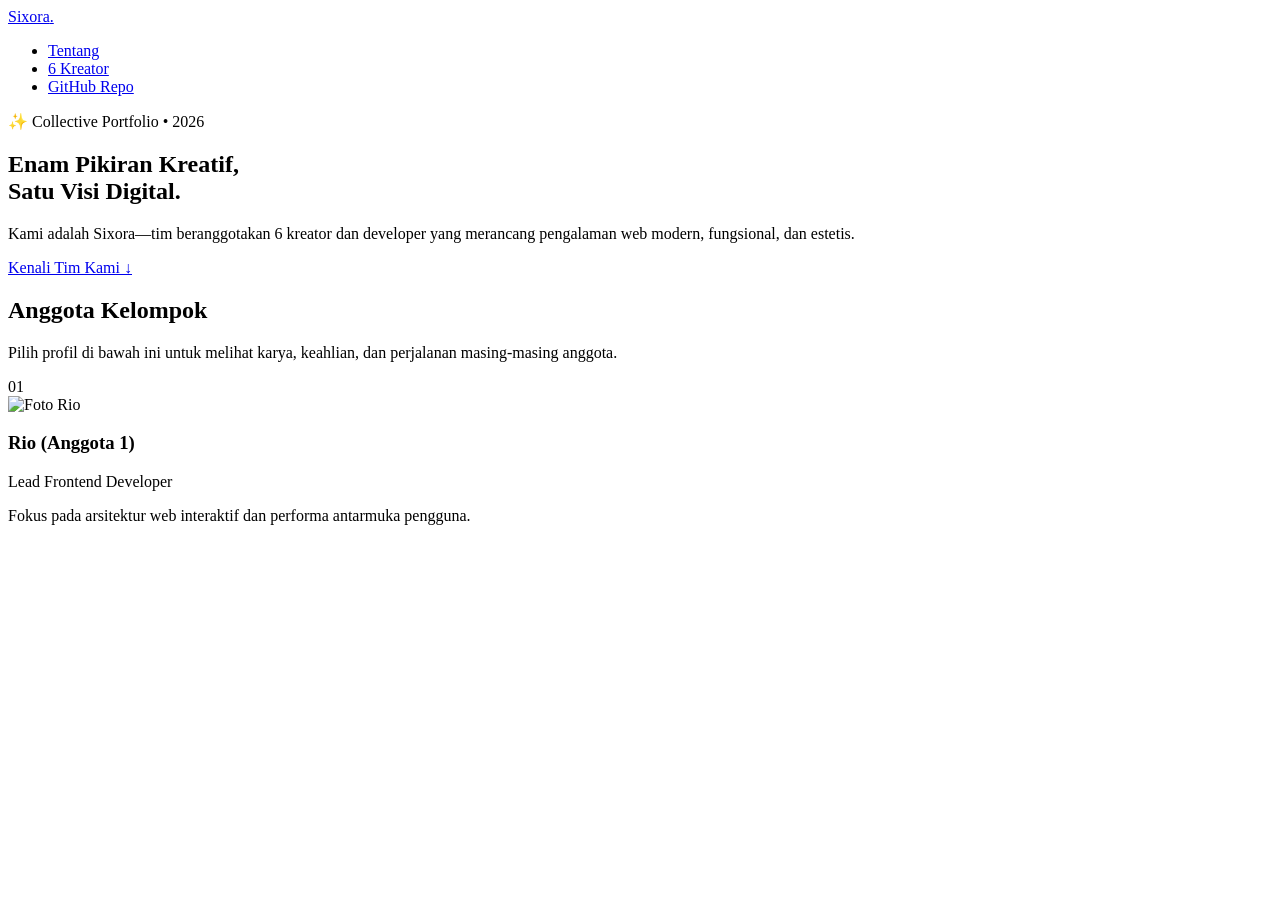
==== index.html @ 707dc2b0 "Update index.html" ====
<!DOCTYPE html>
<html lang="id">
<head>
    <meta charset="UTF-8">
    <meta name="viewport" content="width=device-width, initial-scale=1.0">
    <title>Sixora — Collective Digital Portfolio</title>
    <link rel="preconnect" href="https://fonts.googleapis.com">
    <link rel="preconnect" href="https://fonts.gstatic.com" crossorigin>
    <link href="https://fonts.googleapis.com/css2?family=Plus+Jakarta+Sans:wght@400;500;600;700;800&display=swap" rel="stylesheet">
    <link rel="stylesheet" href="css/style.css">
</head>
<body>
    <!-- Efek Cahaya Latar Belakang -->
    <div class="bg-glow glow-1"></div>
    <div class="bg-glow glow-2"></div>

    <!-- Navbar Glassmorphism -->
    <header class="navbar">
        <div class="container nav-content">
            <a href="index.html" class="logo">Sixora<span>.</span></a>
            <nav>
                <ul class="nav-links">
                    <li><a href="#tentang">Tentang</a></li>
                    <li><a href="#anggota">6 Kreator</a></li>
                    <li><a href="https://github.com/rioubax-tech/tugas" target="_blank" class="nav-btn">GitHub Repo</a></li>
                </ul>
            </nav>
        </div>
    </header>

    <!-- Hero Section -->
    <section id="tentang" class="hero">
        <div class="container">
            <span class="badge">✨ Collective Portfolio • 2026</span>
            <h1>Enam Pikiran Kreatif,<br>Satu <span class="gradient-text">Visi Digital.</span></h1>
            <p>Kami adalah Sixora—tim beranggotakan 6 kreator dan developer yang merancang pengalaman web modern, fungsional, dan estetis.</p>
            <div class="hero-actions">
                <a href="#anggota" class="btn-primary">Kenali Tim Kami &darr;</a>
            </div>
        </div>
    </section>

    <!-- Daftar 6 Anggota -->
    <section id="anggota" class="team-section">
        <div class="container">
            <div class="section-header">
                <h2>Anggota Kelompok</h2>
                <p>Pilih profil di bawah ini untuk melihat karya, keahlian, dan perjalanan masing-masing anggota.</p>
            </div>

            <div class="team-grid">
                
                <!-- Anggota 1 -->
                <div class="glass-card">
                    <div class="card-top">
                        <span class="member-num">01</span>
                        <div class="avatar-ring">
                            <img src="assets/foto1.jpg" alt="Foto Rio" class="avatar">
                        </div>
                    </div>
                    <h3>Rio (Anggota 1)</h3>
                    <p class="role">Lead Frontend Developer</p>
                    <p class="short-bio">Fokus pada arsitektur web interaktif dan performa antarmuka pengguna.</p>
                    <a href="anggota/anggota1
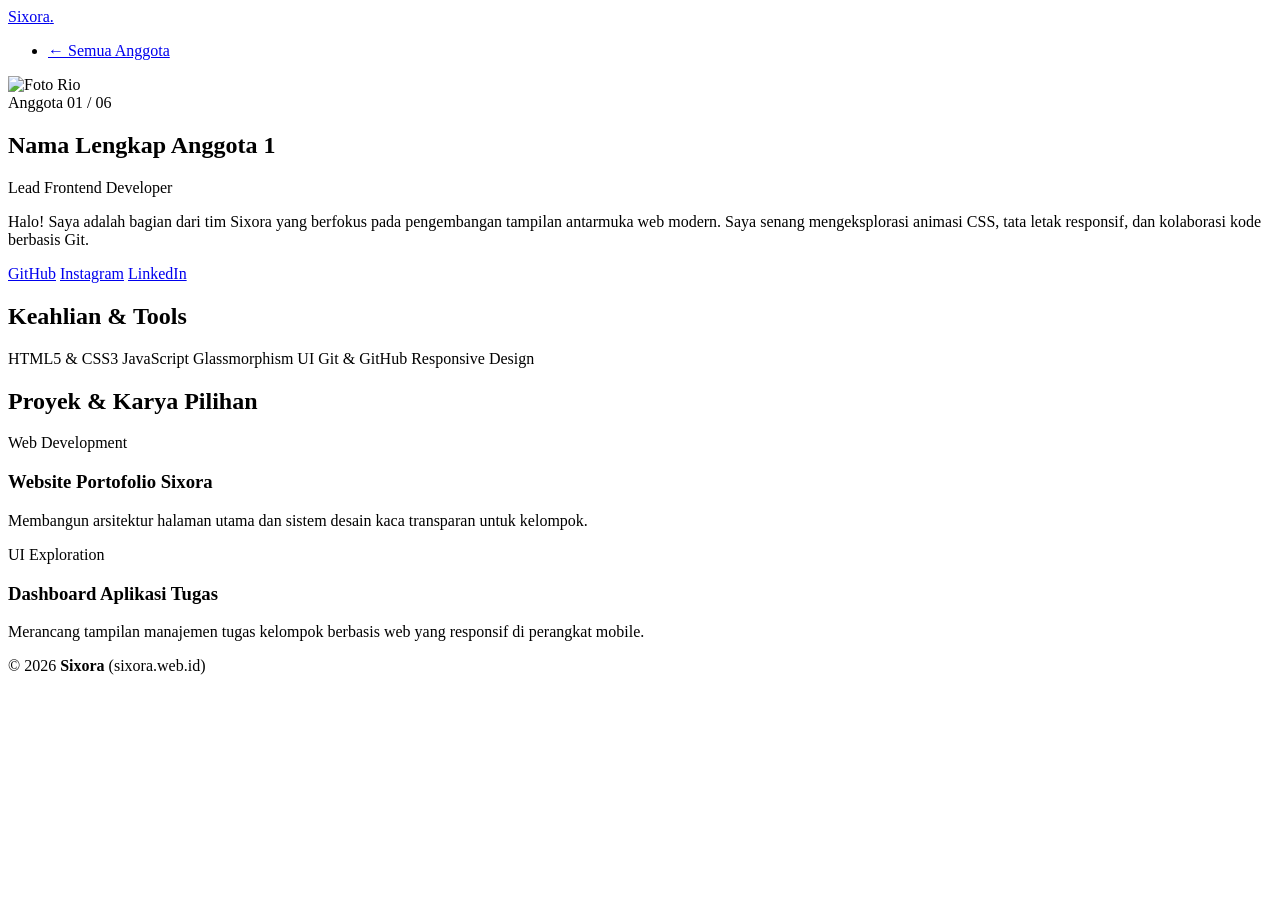
==== commit 2407dab2: "Update index.html" ====
--- a/index.html
+++ b/index.html
@@ -3,62 +3,87 @@
 <head>
     <meta charset="UTF-8">
     <meta name="viewport" content="width=device-width, initial-scale=1.0">
-    <title>Sixora — Collective Digital Portfolio</title>
+    <title>Rio — Sixora Portfolio</title>
     <link rel="preconnect" href="https://fonts.googleapis.com">
     <link rel="preconnect" href="https://fonts.gstatic.com" crossorigin>
     <link href="https://fonts.googleapis.com/css2?family=Plus+Jakarta+Sans:wght@400;500;600;700;800&display=swap" rel="stylesheet">
-    <link rel="stylesheet" href="css/style.css">
+    <link rel="stylesheet" href="../css/style.css">
 </head>
 <body>
-    <!-- Efek Cahaya Latar Belakang -->
     <div class="bg-glow glow-1"></div>
     <div class="bg-glow glow-2"></div>
 
-    <!-- Navbar Glassmorphism -->
+    <!-- Navbar -->
     <header class="navbar">
         <div class="container nav-content">
-            <a href="index.html" class="logo">Sixora<span>.</span></a>
+            <a href="../index.html" class="logo">Sixora<span>.</span></a>
             <nav>
                 <ul class="nav-links">
-                    <li><a href="#tentang">Tentang</a></li>
-                    <li><a href="#anggota">6 Kreator</a></li>
-                    <li><a href="https://github.com/rioubax-tech/tugas" target="_blank" class="nav-btn">GitHub Repo</a></li>
+                    <li><a href="../index.html" class="nav-btn">&larr; Semua Anggota</a></li>
                 </ul>
             </nav>
         </div>
     </header>
 
-    <!-- Hero Section -->
-    <section id="tentang" class="hero">
+    <!-- Detail Profil -->
+    <section class="profile-detail">
         <div class="container">
-            <span class="badge">✨ Collective Portfolio • 2026</span>
-            <h1>Enam Pikiran Kreatif,<br>Satu <span class="gradient-text">Visi Digital.</span></h1>
-            <p>Kami adalah Sixora—tim beranggotakan 6 kreator dan developer yang merancang pengalaman web modern, fungsional, dan estetis.</p>
-            <div class="hero-actions">
-                <a href="#anggota" class="btn-primary">Kenali Tim Kami &darr;</a>
+            <!-- Kartu Header Profil -->
+            <div class="glass-panel profile-header">
+                <div class="avatar-ring large">
+                    <img src="../assets/foto1.jpg" alt="Foto Rio" class="avatar-large">
+                </div>
+                <div class="profile-info">
+                    <span class="badge">Anggota 01 / 06</span>
+                    <h1>Nama Lengkap Anggota 1</h1>
+                    <p class="role">Lead Frontend Developer</p>
+                    <p class="bio">
+                        Halo! Saya adalah bagian dari tim Sixora yang berfokus pada pengembangan tampilan antarmuka web modern. 
+                        Saya senang mengeksplorasi animasi CSS, tata letak responsif, dan kolaborasi kode berbasis Git.
+                    </p>
+                    <div class="social-links">
+                        <a href="#" target="_blank">GitHub</a>
+                        <a href="#" target="_blank">Instagram</a>
+                        <a href="#" target="_blank">LinkedIn</a>
+                    </div>
+                </div>
+            </div>
+
+            <!-- Keahlian -->
+            <div class="glass-panel section-box">
+                <h2>Keahlian & Tools</h2>
+                <div class="skill-tags">
+                    <span>HTML5 & CSS3</span>
+                    <span>JavaScript</span>
+                    <span>Glassmorphism UI</span>
+                    <span>Git & GitHub</span>
+                    <span>Responsive Design</span>
+                </div>
+            </div>
+
+            <!-- Proyek / Karya -->
+            <div class="section-box">
+                <h2 class="sub-heading">Proyek & Karya Pilihan</h2>
+                <div class="team-grid">
+                    <div class="glass-card">
+                        <span class="project-tag">Web Development</span>
+                        <h3>Website Portofolio Sixora</h3>
+                        <p class="short-bio">Membangun arsitektur halaman utama dan sistem desain kaca transparan untuk kelompok.</p>
+                    </div>
+                    <div class="glass-card">
+                        <span class="project-tag">UI Exploration</span>
+                        <h3>Dashboard Aplikasi Tugas</h3>
+                        <p class="short-bio">Merancang tampilan manajemen tugas kelompok berbasis web yang responsif di perangkat mobile.</p>
+                    </div>
+                </div>
             </div>
         </div>
     </section>
 
-    <!-- Daftar 6 Anggota -->
-    <section id="anggota" class="team-section">
+    <footer>
         <div class="container">
-            <div class="section-header">
-                <h2>Anggota Kelompok</h2>
-                <p>Pilih profil di bawah ini untuk melihat karya, keahlian, dan perjalanan masing-masing anggota.</p>
-            </div>
-
-            <div class="team-grid">
-                
-                <!-- Anggota 1 -->
-                <div class="glass-card">
-                    <div class="card-top">
-                        <span class="member-num">01</span>
-                        <div class="avatar-ring">
-                            <img src="assets/foto1.jpg" alt="Foto Rio" class="avatar">
-                        </div>
-                    </div>
-                    <h3>Rio (Anggota 1)</h3>
-                    <p class="role">Lead Frontend Developer</p>
-                    <p class="short-bio">Fokus pada arsitektur web interaktif dan performa antarmuka pengguna.</p>
-                    <a href="anggota/anggota1
+            <p>&copy; 2026 <strong>Sixora</strong> (sixora.web.id)</p>
+        </div>
+    </footer>
+</body>
+</html>
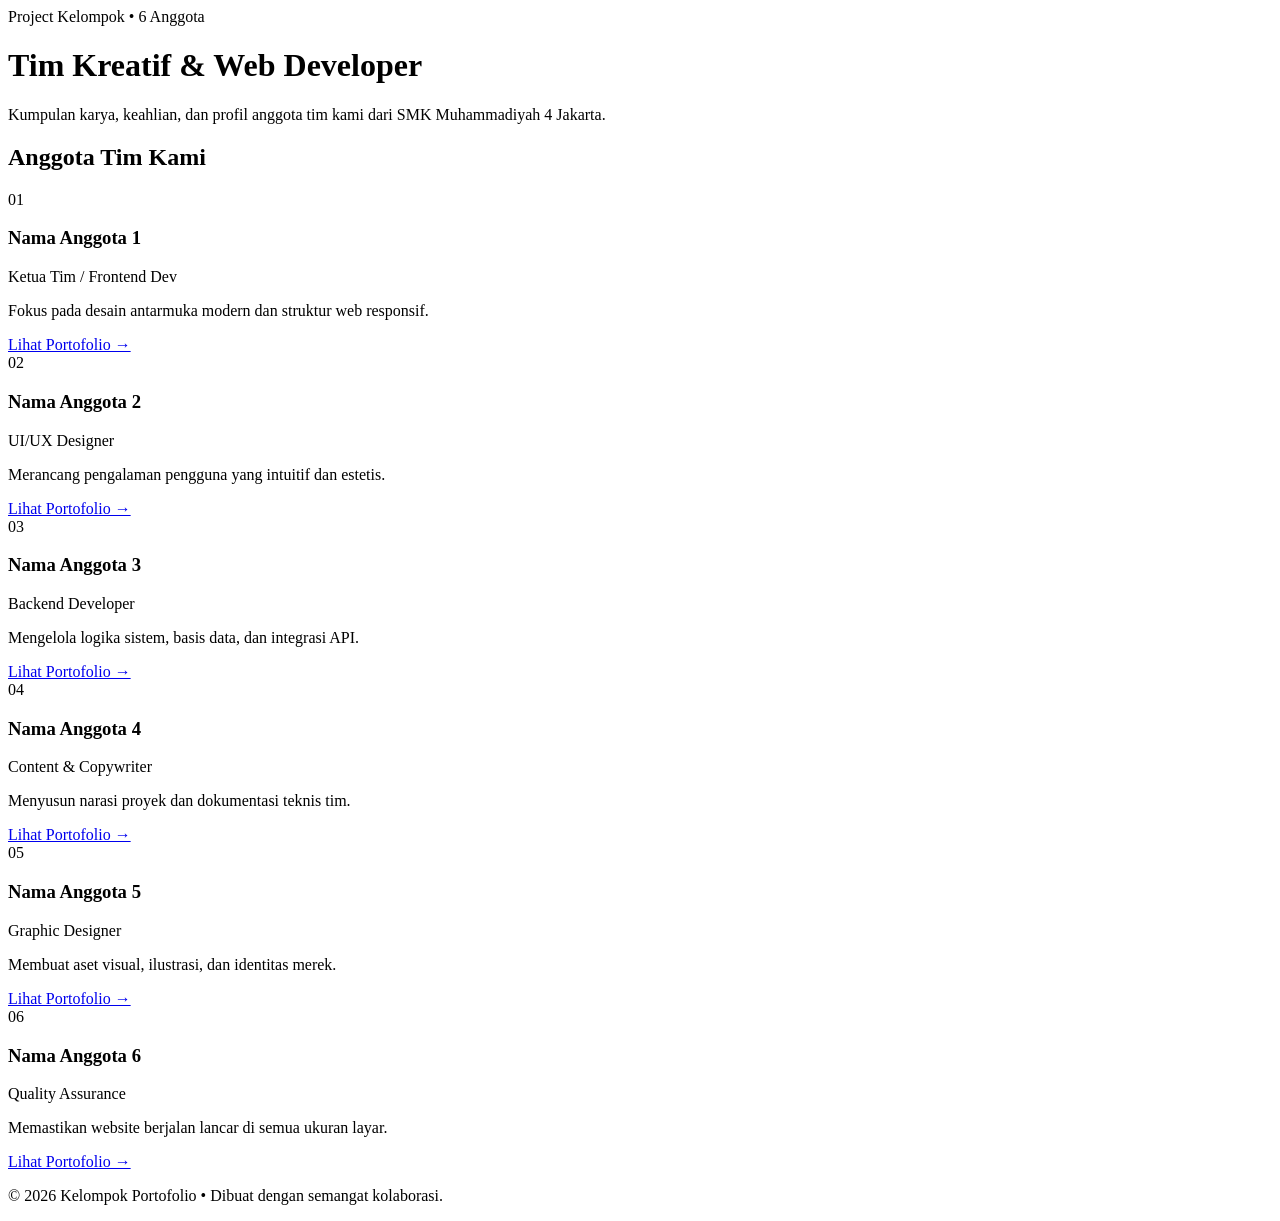
==== commit 2559c005: "Create index.html" ====
--- a/index.html
+++ b/index.html
@@ -3,87 +3,84 @@
 <head>
     <meta charset="UTF-8">
     <meta name="viewport" content="width=device-width, initial-scale=1.0">
-    <title>Rio — Sixora Portfolio</title>
-    <link rel="preconnect" href="https://fonts.googleapis.com">
-    <link rel="preconnect" href="https://fonts.gstatic.com" crossorigin>
-    <link href="https://fonts.googleapis.com/css2?family=Plus+Jakarta+Sans:wght@400;500;600;700;800&display=swap" rel="stylesheet">
-    <link rel="stylesheet" href="../css/style.css">
+    <title>Portofolio Kelompok - SMK Muhammadiyah 4 Jakarta</title>
+    <link rel="stylesheet" href="style.css">
+    <!-- Font modern dari Google Fonts -->
+    <link href="https://fonts.googleapis.com/css2?family=Plus+Jakarta+Sans:wght@400;600;700&display=swap" rel="stylesheet">
 </head>
 <body>
-    <div class="bg-glow glow-1"></div>
-    <div class="bg-glow glow-2"></div>
 
-    <!-- Navbar -->
-    <header class="navbar">
-        <div class="container nav-content">
-            <a href="../index.html" class="logo">Sixora<span>.</span></a>
-            <nav>
-                <ul class="nav-links">
-                    <li><a href="../index.html" class="nav-btn">&larr; Semua Anggota</a></li>
-                </ul>
-            </nav>
+    <header class="hero">
+        <div class="container">
+            <span class="badge">Project Kelompok • 6 Anggota</span>
+            <h1>Tim Kreatif & Web Developer</h1>
+            <p>Kumpulan karya, keahlian, dan profil anggota tim kami dari SMK Muhammadiyah 4 Jakarta.</p>
         </div>
     </header>
 
-    <!-- Detail Profil -->
-    <section class="profile-detail">
-        <div class="container">
-            <!-- Kartu Header Profil -->
-            <div class="glass-panel profile-header">
-                <div class="avatar-ring large">
-                    <img src="../assets/foto1.jpg" alt="Foto Rio" class="avatar-large">
-                </div>
-                <div class="profile-info">
-                    <span class="badge">Anggota 01 / 06</span>
-                    <h1>Nama Lengkap Anggota 1</h1>
-                    <p class="role">Lead Frontend Developer</p>
-                    <p class="bio">
-                        Halo! Saya adalah bagian dari tim Sixora yang berfokus pada pengembangan tampilan antarmuka web modern. 
-                        Saya senang mengeksplorasi animasi CSS, tata letak responsif, dan kolaborasi kode berbasis Git.
-                    </p>
-                    <div class="social-links">
-                        <a href="#" target="_blank">GitHub</a>
-                        <a href="#" target="_blank">Instagram</a>
-                        <a href="#" target="_blank">LinkedIn</a>
-                    </div>
-                </div>
+    <main class="container">
+        <h2 class="section-title">Anggota Tim Kami</h2>
+        
+        <div class="team-grid">
+            <!-- Miftah -->
+            <div class="card">
+                <div class="avatar">01</div>
+                <h3>Nama Anggota 1</h3>
+                <p class="role">Ketua Tim / Frontend Dev</p>
+                <p class="bio">Fokus pada desain antarmuka modern dan struktur web responsif.</p>
+                <a href="anggota/anggota1.html" class="btn">Lihat Portofolio →</a>
             </div>
 
-            <!-- Keahlian -->
-            <div class="glass-panel section-box">
-                <h2>Keahlian & Tools</h2>
-                <div class="skill-tags">
-                    <span>HTML5 & CSS3</span>
-                    <span>JavaScript</span>
-                    <span>Glassmorphism UI</span>
-                    <span>Git & GitHub</span>
-                    <span>Responsive Design</span>
-                </div>
+            <!-- Rio -->
+            <div class="card">
+                <div class="avatar">02</div>
+                <h3>Nama Anggota 2</h3>
+                <p class="role">UI/UX Designer</p>
+                <p class="bio">Merancang pengalaman pengguna yang intuitif dan estetis.</p>
+                <a href="anggota/anggota2.html" class="btn">Lihat Portofolio →</a>
             </div>
 
-            <!-- Proyek / Karya -->
-            <div class="section-box">
-                <h2 class="sub-heading">Proyek & Karya Pilihan</h2>
-                <div class="team-grid">
-                    <div class="glass-card">
-                        <span class="project-tag">Web Development</span>
-                        <h3>Website Portofolio Sixora</h3>
-                        <p class="short-bio">Membangun arsitektur halaman utama dan sistem desain kaca transparan untuk kelompok.</p>
-                    </div>
-                    <div class="glass-card">
-                        <span class="project-tag">UI Exploration</span>
-                        <h3>Dashboard Aplikasi Tugas</h3>
-                        <p class="short-bio">Merancang tampilan manajemen tugas kelompok berbasis web yang responsif di perangkat mobile.</p>
-                    </div>
-                </div>
+            <!-- Aidil -->
+            <div class="card">
+                <div class="avatar">03</div>
+                <h3>Nama Anggota 3</h3>
+                <p class="role">Backend Developer</p>
+                <p class="bio">Mengelola logika sistem, basis data, dan integrasi API.</p>
+                <a href="anggota/anggota3.html" class="btn">Lihat Portofolio →</a>
+            </div>
+
+            <!-- ikhram -->
+            <div class="card">
+                <div class="avatar">04</div>
+                <h3>Nama Anggota 4</h3>
+                <p class="role">Content & Copywriter</p>
+                <p class="bio">Menyusun narasi proyek dan dokumentasi teknis tim.</p>
+                <a href="anggota/anggota4.html" class="btn">Lihat Portofolio →</a>
+            </div>
+
+            <!-- Abiyu -->
+            <div class="card">
+                <div class="avatar">05</div>
+                <h3>Nama Anggota 5</h3>
+                <p class="role">Graphic Designer</p>
+                <p class="bio">Membuat aset visual, ilustrasi, dan identitas merek.</p>
+                <a href="anggota/anggota5.html" class="btn">Lihat Portofolio →</a>
+            </div>
+
+            <!-- Virga -->
+            <div class="card">
+                <div class="avatar">06</div>
+                <h3>Nama Anggota 6</h3>
+                <p class="role">Quality Assurance</p>
+                <p class="bio">Memastikan website berjalan lancar di semua ukuran layar.</p>
+                <a href="anggota/anggota6.html" class="btn">Lihat Portofolio →</a>
             </div>
         </div>
-    </section>
+    </main>
 
     <footer>
-        <div class="container">
-            <p>&copy; 2026 <strong>Sixora</strong> (sixora.web.id)</p>
-        </div>
+        <p>© 2026 Kelompok Portofolio • Dibuat dengan semangat kolaborasi.</p>
     </footer>
+
 </body>
 </html>
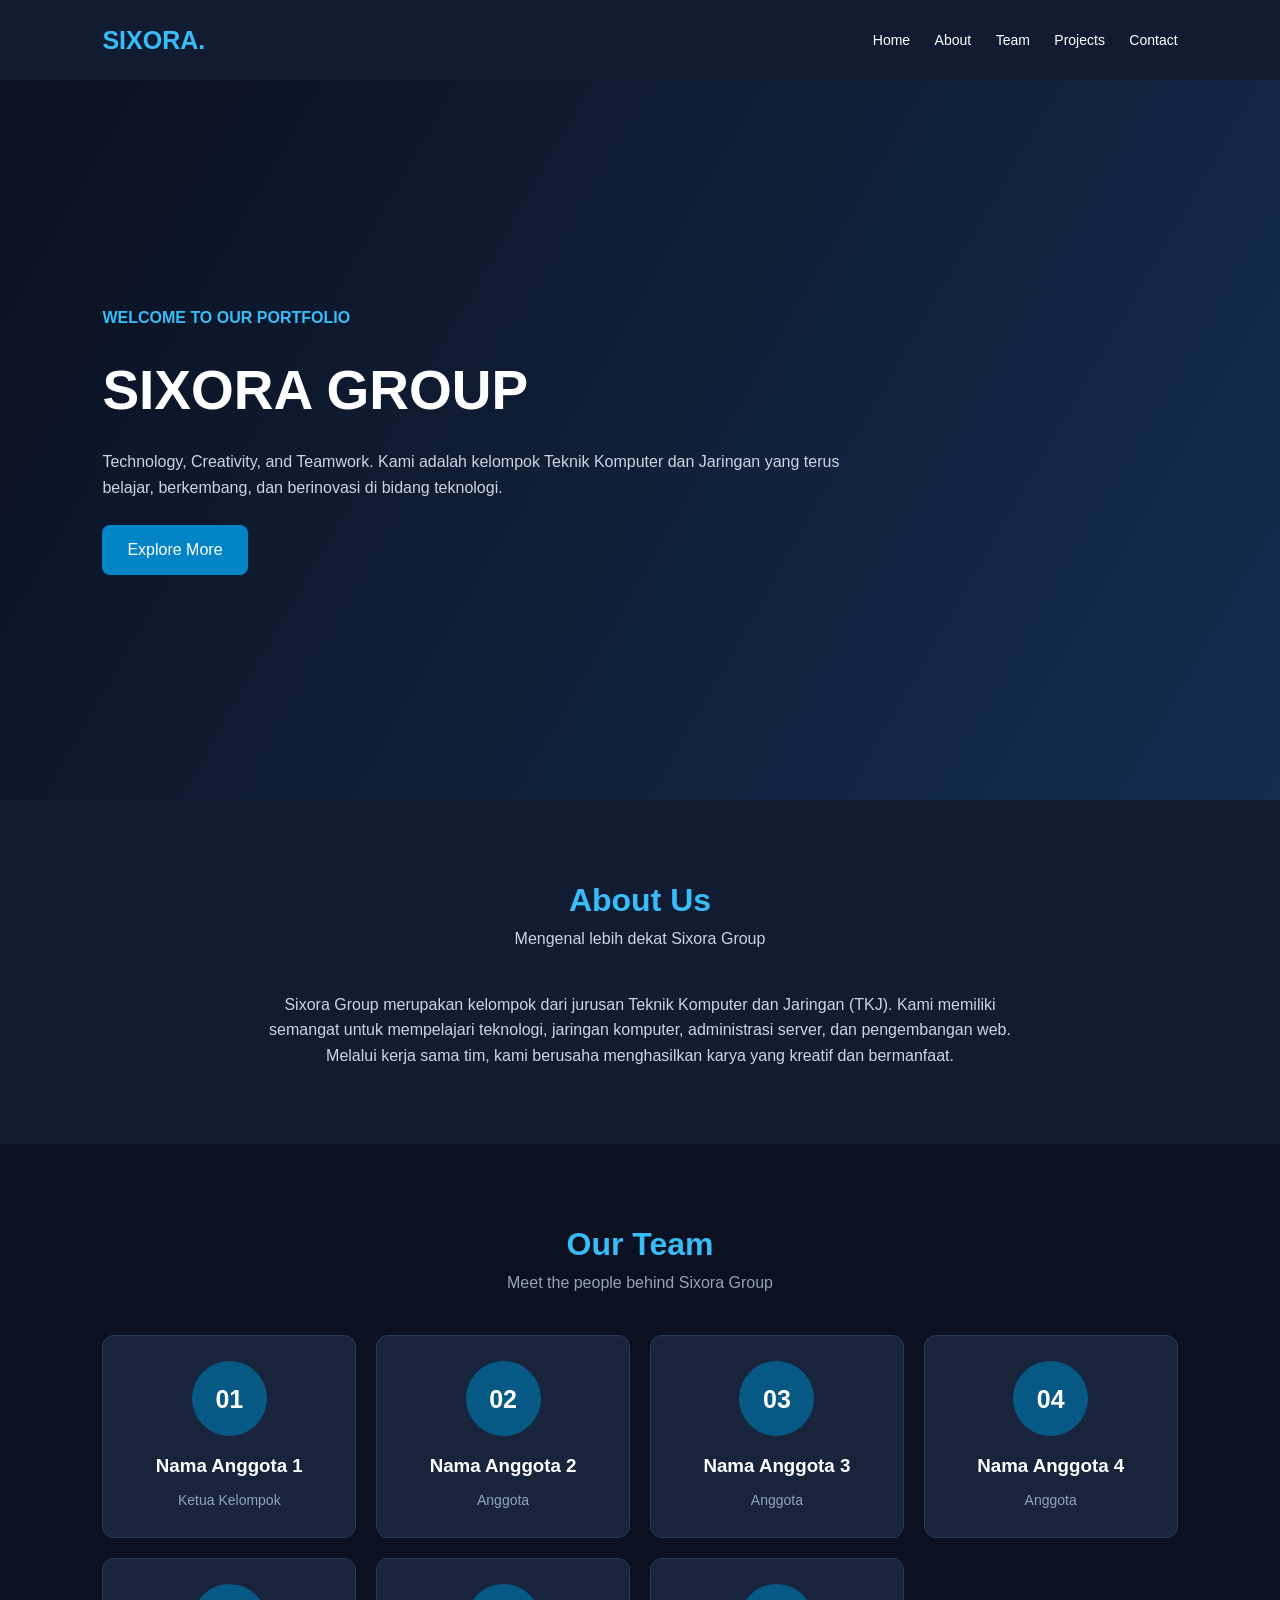
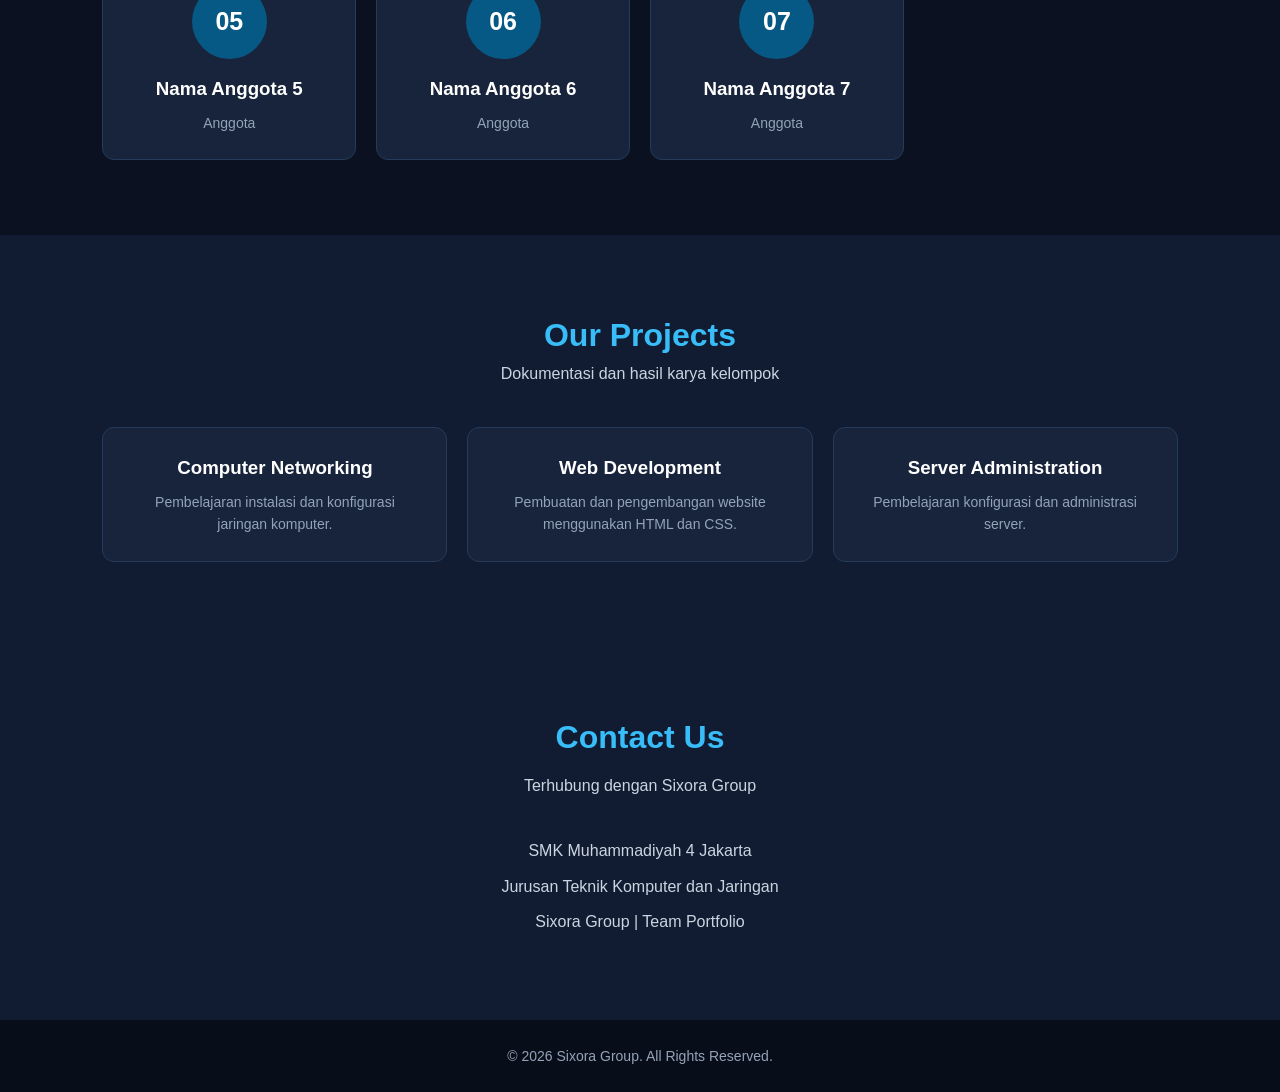
==== commit 8f3a5eab: "Update index.html" ====
--- a/index.html
+++ b/index.html
@@ -1,85 +1,365 @@
+
 <!DOCTYPE html>
 <html lang="id">
 <head>
     <meta charset="UTF-8">
     <meta name="viewport" content="width=device-width, initial-scale=1.0">
-    <title>Portofolio Kelompok - SMK Muhammadiyah 4 Jakarta</title>
-    <link rel="stylesheet" href="style.css">
-    <!-- Font modern dari Google Fonts -->
-    <link href="https://fonts.googleapis.com/css2?family=Plus+Jakarta+Sans:wght@400;600;700&display=swap" rel="stylesheet">
+    <title>SIXORA GROUP | TKJ Portfolio</title>
+
+    <style>
+        * {
+            margin: 0;
+            padding: 0;
+            box-sizing: border-box;
+            scroll-behavior: smooth;
+        }
+
+        body {
+            font-family: Arial, sans-serif;
+            background: #0b1120;
+            color: white;
+            line-height: 1.6;
+        }
+
+        header {
+            background: #111c32;
+            padding: 20px 8%;
+            display: flex;
+            justify-content: space-between;
+            align-items: center;
+            position: sticky;
+            top: 0;
+            z-index: 100;
+        }
+
+        .logo {
+            font-size: 25px;
+            font-weight: bold;
+            color: #38bdf8;
+        }
+
+        nav a {
+            color: white;
+            text-decoration: none;
+            margin-left: 20px;
+            font-size: 14px;
+        }
+
+        nav a:hover {
+            color: #38bdf8;
+        }
+
+        .hero {
+            min-height: 80vh;
+            display: flex;
+            align-items: center;
+            padding: 60px 8%;
+            background: linear-gradient(120deg, #0b1120, #142d50);
+        }
+
+        .hero-content {
+            max-width: 750px;
+        }
+
+        .hero span {
+            color: #38bdf8;
+            font-weight: bold;
+        }
+
+        .hero h1 {
+            font-size: 55px;
+            margin: 15px 0;
+        }
+
+        .hero p {
+            color: #cbd5e1;
+            margin-bottom: 25px;
+        }
+
+        .btn {
+            display: inline-block;
+            background: #0284c7;
+            color: white;
+            padding: 12px 25px;
+            border-radius: 8px;
+            text-decoration: none;
+        }
+
+        .btn:hover {
+            background: #0369a1;
+        }
+
+        section {
+            padding: 75px 8%;
+        }
+
+        .section-title {
+            text-align: center;
+            margin-bottom: 40px;
+        }
+
+        .section-title h2 {
+            font-size: 32px;
+            color: #38bdf8;
+        }
+
+        .section-title p {
+            color: #94a3b8;
+        }
+
+        .about {
+            background: #111c32;
+            text-align: center;
+        }
+
+        .about p {
+            max-width: 750px;
+            margin: auto;
+            color: #cbd5e1;
+        }
+
+        .team-container,
+        .project-container {
+            display: grid;
+            grid-template-columns: repeat(auto-fit, minmax(200px, 1fr));
+            gap: 20px;
+        }
+
+        .card {
+            background: #17243b;
+            padding: 25px;
+            border: 1px solid #263a59;
+            border-radius: 12px;
+            text-align: center;
+            transition: 0.3s;
+        }
+
+        .card:hover {
+            transform: translateY(-7px);
+            border-color: #38bdf8;
+        }
+
+        .avatar {
+            width: 75px;
+            height: 75px;
+            background: #075985;
+            color: white;
+            border-radius: 50%;
+            display: grid;
+            place-items: center;
+            font-size: 25px;
+            font-weight: bold;
+            margin: 0 auto 15px;
+        }
+
+        .card h3 {
+            margin-bottom: 8px;
+        }
+
+        .card p {
+            color: #94a3b8;
+            font-size: 14px;
+        }
+
+        .contact {
+            background: #111c32;
+            text-align: center;
+        }
+
+        .contact p {
+            color: #cbd5e1;
+            margin: 10px 0;
+        }
+
+        footer {
+            text-align: center;
+            padding: 25px;
+            background: #080e19;
+            color: #94a3b8;
+            font-size: 14px;
+        }
+
+        @media (max-width: 600px) {
+            header {
+                flex-direction: column;
+                gap: 15px;
+            }
+
+            nav a {
+                margin: 0 7px;
+                font-size: 12px;
+            }
+
+            .hero h1 {
+                font-size: 38px;
+            }
+
+            section {
+                padding: 55px 6%;
+            }
+        }
+    </style>
 </head>
+
 <body>
 
-    <header class="hero">
-        <div class="container">
-            <span class="badge">Project Kelompok • 6 Anggota</span>
-            <h1>Tim Kreatif & Web Developer</h1>
-            <p>Kumpulan karya, keahlian, dan profil anggota tim kami dari SMK Muhammadiyah 4 Jakarta.</p>
-        </div>
+    <!-- NAVBAR -->
+    <header>
+        <div class="logo">SIXORA.</div>
+
+        <nav>
+            <a href="#home">Home</a>
+            <a href="#about">About</a>
+            <a href="#team">Team</a>
+            <a href="#projects">Projects</a>
+            <a href="#contact">Contact</a>
+        </nav>
     </header>
 
-    <main class="container">
-        <h2 class="section-title">Anggota Tim Kami</h2>
-        
-        <div class="team-grid">
-            <!-- Miftah -->
+    <!-- HOME -->
+    <section class="hero" id="home">
+        <div class="hero-content">
+            <span>WELCOME TO OUR PORTFOLIO</span>
+
+            <h1>SIXORA GROUP</h1>
+
+            <p>
+                Technology, Creativity, and Teamwork.
+                Kami adalah kelompok Teknik Komputer dan Jaringan
+                yang terus belajar, berkembang, dan berinovasi
+                di bidang teknologi.
+            </p>
+
+            <a href="#about" class="btn">Explore More</a>
+        </div>
+    </section>
+
+    <!-- ABOUT -->
+    <section class="about" id="about">
+        <div class="section-title">
+            <h2>About Us</h2>
+            <p>Mengenal lebih dekat Sixora Group</p>
+        </div>
+
+        <p>
+            Sixora Group merupakan kelompok dari jurusan
+            Teknik Komputer dan Jaringan (TKJ).
+            Kami memiliki semangat untuk mempelajari teknologi,
+            jaringan komputer, administrasi server, dan
+            pengembangan web. Melalui kerja sama tim,
+            kami berusaha menghasilkan karya yang kreatif
+            dan bermanfaat.
+        </p>
+    </section>
+
+    <!-- TEAM -->
+    <section id="team">
+        <div class="section-title">
+            <h2>Our Team</h2>
+            <p>Meet the people behind Sixora Group</p>
+        </div>
+
+        <div class="team-container">
+
             <div class="card">
                 <div class="avatar">01</div>
                 <h3>Nama Anggota 1</h3>
-                <p class="role">Ketua Tim / Frontend Dev</p>
-                <p class="bio">Fokus pada desain antarmuka modern dan struktur web responsif.</p>
-                <a href="anggota/anggota1.html" class="btn">Lihat Portofolio →</a>
-            </div>
-
-            <!-- Rio -->
+                <p>Ketua Kelompok</p>
+            </div>
+
             <div class="card">
                 <div class="avatar">02</div>
                 <h3>Nama Anggota 2</h3>
-                <p class="role">UI/UX Designer</p>
-                <p class="bio">Merancang pengalaman pengguna yang intuitif dan estetis.</p>
-                <a href="anggota/anggota2.html" class="btn">Lihat Portofolio →</a>
-            </div>
-
-            <!-- Aidil -->
+                <p>Anggota</p>
+            </div>
+
             <div class="card">
                 <div class="avatar">03</div>
                 <h3>Nama Anggota 3</h3>
-                <p class="role">Backend Developer</p>
-                <p class="bio">Mengelola logika sistem, basis data, dan integrasi API.</p>
-                <a href="anggota/anggota3.html" class="btn">Lihat Portofolio →</a>
-            </div>
-
-            <!-- ikhram -->
+                <p>Anggota</p>
+            </div>
+
             <div class="card">
                 <div class="avatar">04</div>
                 <h3>Nama Anggota 4</h3>
-                <p class="role">Content & Copywriter</p>
-                <p class="bio">Menyusun narasi proyek dan dokumentasi teknis tim.</p>
-                <a href="anggota/anggota4.html" class="btn">Lihat Portofolio →</a>
-            </div>
-
-            <!-- Abiyu -->
+                <p>Anggota</p>
+            </div>
+
             <div class="card">
                 <div class="avatar">05</div>
                 <h3>Nama Anggota 5</h3>
-                <p class="role">Graphic Designer</p>
-                <p class="bio">Membuat aset visual, ilustrasi, dan identitas merek.</p>
-                <a href="anggota/anggota5.html" class="btn">Lihat Portofolio →</a>
-            </div>
-
-            <!-- Virga -->
+                <p>Anggota</p>
+            </div>
+
             <div class="card">
                 <div class="avatar">06</div>
                 <h3>Nama Anggota 6</h3>
-                <p class="role">Quality Assurance</p>
-                <p class="bio">Memastikan website berjalan lancar di semua ukuran layar.</p>
-                <a href="anggota/anggota6.html" class="btn">Lihat Portofolio →</a>
-            </div>
-        </div>
-    </main>
-
+                <p>Anggota</p>
+            </div>
+
+            <div class="card">
+                <div class="avatar">07</div>
+                <h3>Nama Anggota 7</h3>
+                <p>Anggota</p>
+            </div>
+
+        </div>
+    </section>
+
+    <!-- PROJECTS -->
+    <section id="projects" class="about">
+        <div class="section-title">
+            <h2>Our Projects</h2>
+            <p>Dokumentasi dan hasil karya kelompok</p>
+        </div>
+
+        <div class="project-container">
+
+            <div class="card">
+                <h3>Computer Networking</h3>
+                <p>
+                    Pembelajaran instalasi dan konfigurasi
+                    jaringan komputer.
+                </p>
+            </div>
+
+            <div class="card">
+                <h3>Web Development</h3>
+                <p>
+                    Pembuatan dan pengembangan website
+                    menggunakan HTML dan CSS.
+                </p>
+            </div>
+
+            <div class="card">
+                <h3>Server Administration</h3>
+                <p>
+                    Pembelajaran konfigurasi dan
+                    administrasi server.
+                </p>
+            </div>
+
+        </div>
+    </section>
+
+    <!-- CONTACT -->
+    <section class="contact" id="contact">
+        <div class="section-title">
+            <h2>Contact Us</h2>
+            <p>Terhubung dengan Sixora Group</p>
+        </div>
+
+        <p>SMK Muhammadiyah 4 Jakarta</p>
+        <p>Jurusan Teknik Komputer dan Jaringan</p>
+        <p>Sixora Group | Team Portfolio</p>
+    </section>
+
+    <!-- FOOTER -->
     <footer>
-        <p>© 2026 Kelompok Portofolio • Dibuat dengan semangat kolaborasi.</p>
+        <p>
+            &copy; 2026 Sixora Group.
+            All Rights Reserved.
+        </p>
     </footer>
 
 </body>
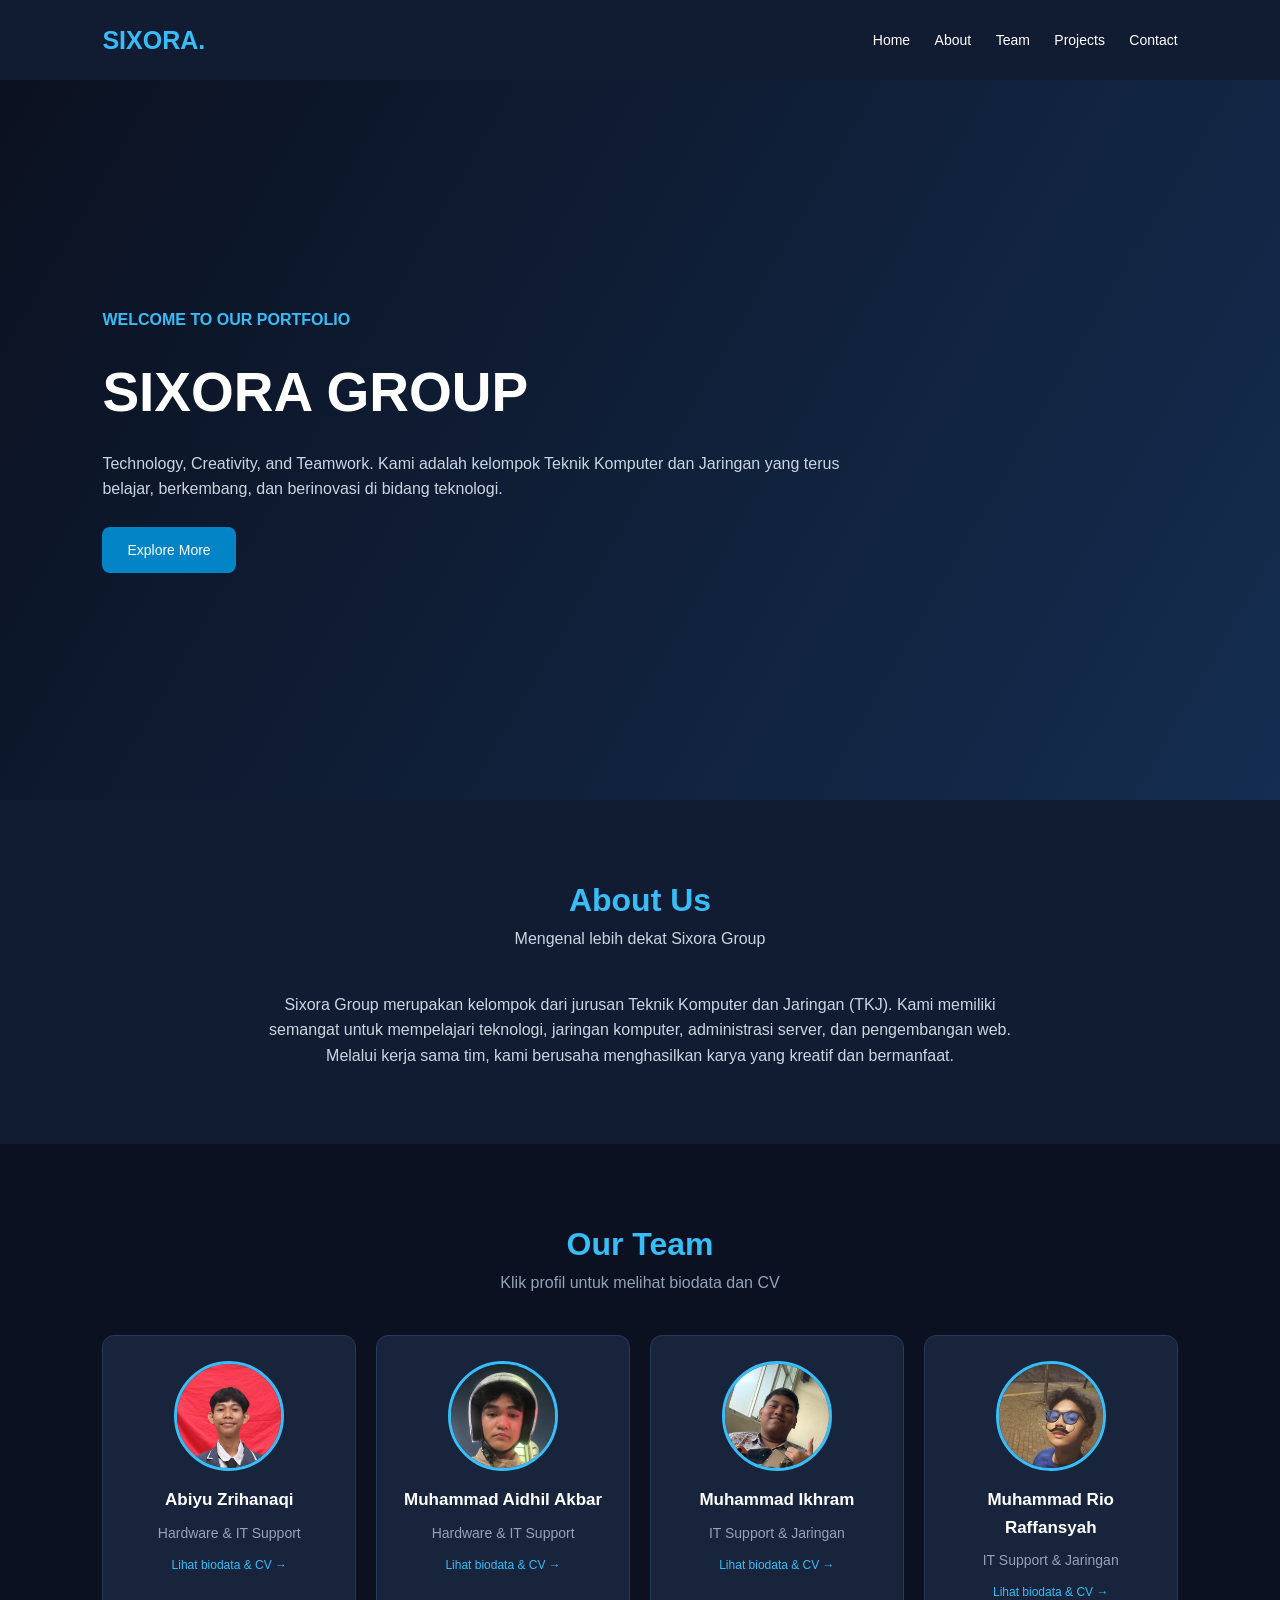
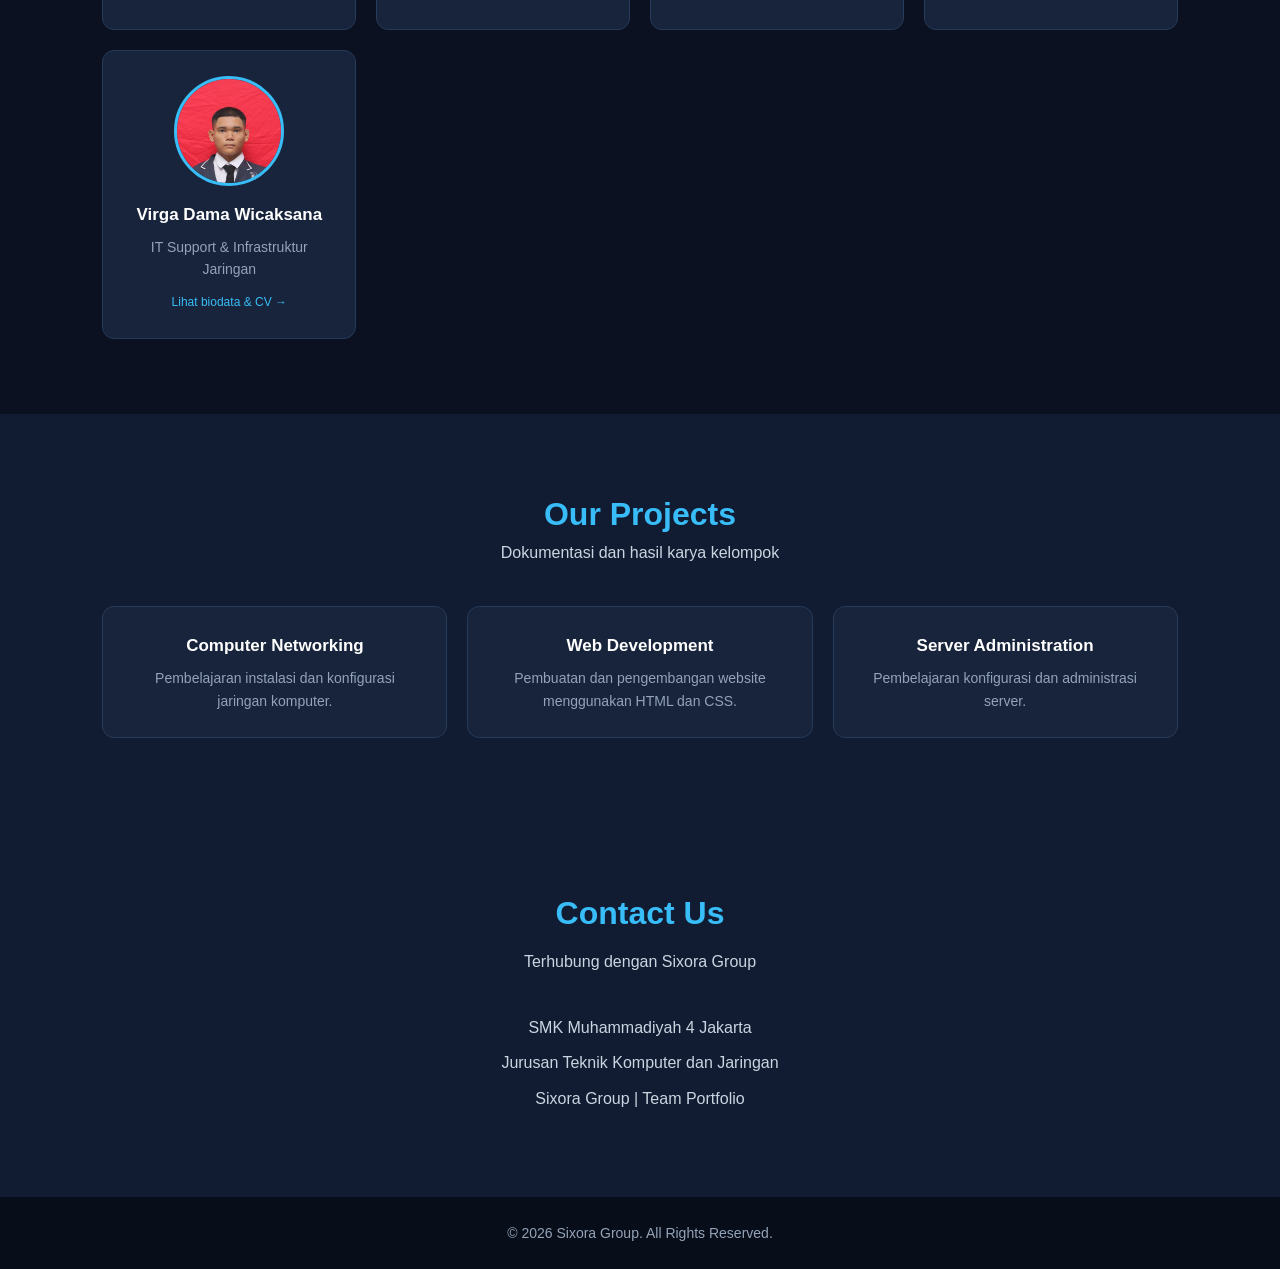
==== commit c24fe180: "Add files via upload" ====
--- a/index.html
+++ b/index.html
@@ -1,4 +1,3 @@
-
 <!DOCTYPE html>
 <html lang="id">
 <head>
@@ -19,6 +18,10 @@
             background: #0b1120;
             color: white;
             line-height: 1.6;
+        }
+
+        body.modal-open {
+            overflow: hidden;
         }
 
         header {
@@ -83,10 +86,25 @@
             padding: 12px 25px;
             border-radius: 8px;
             text-decoration: none;
+            border: none;
+            font-size: 14px;
+            font-family: inherit;
+            cursor: pointer;
         }
 
         .btn:hover {
             background: #0369a1;
+        }
+
+        .btn.outline {
+            background: transparent;
+            border: 1px solid #38bdf8;
+            color: #38bdf8;
+        }
+
+        .btn.outline:hover {
+            background: #38bdf8;
+            color: #0b1120;
         }
 
         section {
@@ -139,21 +157,51 @@
             border-color: #38bdf8;
         }
 
+        /* Kartu anggota bisa diklik */
+        .member {
+            cursor: pointer;
+        }
+
+        .member:focus-visible {
+            outline: 2px solid #38bdf8;
+            outline-offset: 3px;
+        }
+
+        .member .hint {
+            display: inline-block;
+            margin-top: 12px;
+            font-size: 12px;
+            color: #38bdf8;
+        }
+
+        /* FOTO PROFIL: inisial di belakang, foto menutupi bila file ada */
         .avatar {
-            width: 75px;
-            height: 75px;
+            position: relative;
+            width: 110px;
+            height: 110px;
             background: #075985;
             color: white;
+            border: 3px solid #38bdf8;
             border-radius: 50%;
             display: grid;
             place-items: center;
-            font-size: 25px;
+            font-size: 30px;
             font-weight: bold;
             margin: 0 auto 15px;
+            overflow: hidden;
+        }
+
+        .avatar img {
+            position: absolute;
+            inset: 0;
+            width: 100%;
+            height: 100%;
+            object-fit: cover;
         }
 
         .card h3 {
             margin-bottom: 8px;
+            font-size: 17px;
         }
 
         .card p {
@@ -179,6 +227,143 @@
             font-size: 14px;
         }
 
+        /* MODAL BIODATA */
+        .overlay {
+            position: fixed;
+            inset: 0;
+            background: rgba(4, 8, 16, 0.8);
+            display: none;
+            align-items: center;
+            justify-content: center;
+            padding: 20px;
+            z-index: 200;
+        }
+
+        .overlay.show {
+            display: flex;
+        }
+
+        .modal {
+            position: relative;
+            background: #111c32;
+            border: 1px solid #263a59;
+            border-radius: 16px;
+            width: 100%;
+            max-width: 680px;
+            max-height: 90vh;
+            overflow-y: auto;
+            padding: 35px;
+        }
+
+        .close {
+            position: absolute;
+            top: 14px;
+            right: 16px;
+            width: 36px;
+            height: 36px;
+            border: none;
+            border-radius: 50%;
+            background: #17243b;
+            color: white;
+            font-size: 20px;
+            cursor: pointer;
+        }
+
+        .close:hover {
+            background: #0284c7;
+        }
+
+        .modal-head {
+            text-align: center;
+            margin-bottom: 25px;
+        }
+
+        .modal-head .avatar {
+            width: 130px;
+            height: 130px;
+            font-size: 36px;
+        }
+
+        .modal-head h3 {
+            font-size: 24px;
+        }
+
+        .modal-head .role {
+            color: #38bdf8;
+            font-size: 14px;
+        }
+
+        .modal h4 {
+            color: #38bdf8;
+            font-size: 14px;
+            letter-spacing: 1px;
+            text-transform: uppercase;
+            margin: 25px 0 10px;
+            padding-bottom: 6px;
+            border-bottom: 1px solid #263a59;
+        }
+
+        .modal .summary {
+            color: #cbd5e1;
+            font-size: 14px;
+        }
+
+        .bio-table {
+            width: 100%;
+            border-collapse: collapse;
+            font-size: 14px;
+        }
+
+        .bio-table td {
+            padding: 6px 0;
+            vertical-align: top;
+        }
+
+        .bio-table td:first-child {
+            width: 120px;
+            color: #94a3b8;
+        }
+
+        .bio-table a {
+            color: #38bdf8;
+            text-decoration: none;
+            word-break: break-all;
+        }
+
+        .pkl {
+            font-size: 14px;
+            margin-bottom: 8px;
+        }
+
+        .pkl span {
+            display: block;
+            color: #94a3b8;
+            font-size: 13px;
+        }
+
+        .chips {
+            display: flex;
+            flex-wrap: wrap;
+            gap: 8px;
+        }
+
+        .chip {
+            background: #17243b;
+            border: 1px solid #263a59;
+            color: #cbd5e1;
+            font-size: 12px;
+            padding: 4px 10px;
+            border-radius: 20px;
+        }
+
+        .modal-actions {
+            display: flex;
+            flex-wrap: wrap;
+            gap: 12px;
+            justify-content: center;
+            margin-top: 30px;
+        }
+
         @media (max-width: 600px) {
             header {
                 flex-direction: column;
@@ -196,6 +381,14 @@
 
             section {
                 padding: 55px 6%;
+            }
+
+            .modal {
+                padding: 28px 20px;
+            }
+
+            .bio-table td:first-child {
+                width: 95px;
             }
         }
     </style>
@@ -252,58 +445,14 @@
         </p>
     </section>
 
-    <!-- TEAM -->
+    <!-- TEAM (kartu dibuat otomatis dari data di bagian script) -->
     <section id="team">
         <div class="section-title">
             <h2>Our Team</h2>
-            <p>Meet the people behind Sixora Group</p>
+            <p>Klik profil untuk melihat biodata dan CV</p>
         </div>
 
-        <div class="team-container">
-
-            <div class="card">
-                <div class="avatar">01</div>
-                <h3>Nama Anggota 1</h3>
-                <p>Ketua Kelompok</p>
-            </div>
-
-            <div class="card">
-                <div class="avatar">02</div>
-                <h3>Nama Anggota 2</h3>
-                <p>Anggota</p>
-            </div>
-
-            <div class="card">
-                <div class="avatar">03</div>
-                <h3>Nama Anggota 3</h3>
-                <p>Anggota</p>
-            </div>
-
-            <div class="card">
-                <div class="avatar">04</div>
-                <h3>Nama Anggota 4</h3>
-                <p>Anggota</p>
-            </div>
-
-            <div class="card">
-                <div class="avatar">05</div>
-                <h3>Nama Anggota 5</h3>
-                <p>Anggota</p>
-            </div>
-
-            <div class="card">
-                <div class="avatar">06</div>
-                <h3>Nama Anggota 6</h3>
-                <p>Anggota</p>
-            </div>
-
-            <div class="card">
-                <div class="avatar">07</div>
-                <h3>Nama Anggota 7</h3>
-                <p>Anggota</p>
-            </div>
-
-        </div>
+        <div class="team-container" id="teamContainer"></div>
     </section>
 
     <!-- PROJECTS -->
@@ -362,5 +511,223 @@
         </p>
     </footer>
 
+    <!-- MODAL BIODATA -->
+    <div class="overlay" id="overlay" aria-hidden="true">
+        <div class="modal" role="dialog" aria-modal="true" aria-labelledby="mName">
+            <button class="close" id="closeBtn" aria-label="Tutup">&times;</button>
+            <div id="modalBody"></div>
+        </div>
+    </div>
+
+    <script>
+        /* ============================================================
+           DATA ANGGOTA
+           Untuk menambah anggota: salin satu blok { ... } lalu ganti isinya.
+           - foto : file di folder "foto"
+           - cv   : file PDF di folder "cv"
+           ============================================================ */
+        const cvData = {
+            abiyu: "[base64]/f/AgJREBpdIMTKlm+lbd/phXHGVZDAiuBzGwllIH/9vYhOb/msG/+kUnz333k1fv19+XMLfhXJskprZ2Rkup5//uvzzb9O/Lz8ucuZCxybyv75+v/Ap/O8fv0/LP35+u/z2u5y+/Sc2Zr2aOBexmT8vf1z+uPy4CC5mPXFnZz0Jps0s9CSZ4+H/7/Y2M2PsNDOv+DRzLXzouSVmLoybuGST0W4SCxez4dxNs5FeTLNxRsYmGuLPb/G3VsTf8uW3xk2S+4qiff2NEwxSWOT+H79Pyz9+fru8/3L57bOahJmNmb78eeGLavhk3MxkGK9z05fvl78L9d/Tl/+7cD9bzURQ2Zf/mf4udJf6IVLt7Jn2hvGVLBcyd7OwXieq6zXBZL+Jj8vHZrZO2I1IYUK8737cHZ3khG8XquCzkIo5XXLx6ctlFlzbaRZa+WmW3Jqo7Ya46URPXM5SLPOjqxjO7aKZRSZBg4oZsfWs1Dp+xYWy2mzkT5Sv9SJaNSvppPFuI9tIlrNlwjtrrzfCPne/XlVck1eJ1WTN+8Oxfb5Fn4w04vpfm76oFgbF7A1nPhkWNvj+KPUmE2UEd25HJlx22+bv++T+cLCv+3zzd6S2ETLSiCGR+3wfIljVbxubDYj5IF9DsmeuZz7a7zSidJ8MGuGCpS4/dC1W97UjFplwOWvhnTJia7yvNc2Wz/[base64]/S/PLhnNwkuqqSj0LZaxjacZ8KhpNW1v5Y/W5yxHSVcUo0jPv/5hrEvsf+6LqDyMdT4wRnCUNY1+Xw8AGy6/xq2bvpdMsnT3tkLhLpSBdIGZS/[base64]/OnL3olB8OXEgJoKbZVBuOlLcRWXmYXz0qUbDEzmh6x3CPnqQtEw2N+ciLPqqgnVXar+4QXbqY/YsxBREWVCOi8NzmDEEEhT9foO14j/wEPAOZJD7AMR6NAB747R+bT2nWkXxKk/NrqBpcrka5shkEMcVRfk7PT8fMfrRoKf9wWbzWZksWdC9kVGWwnugqADG4cS6fJv7MeDo0Gkj2gc4wixmzNn7ZgE0+XI3gFGrgeYqlkaUL/lmGdm74z3Pt0/9jcJ7IRfTeDzD4ODw6DZ2103CthSVzKUHDElQwleCu+ccPx6IwhGPaRtBDhiKkXWXoSMTFCSHSNgOt11I0tyNUoMIdAWIuzsgazCYyeVnVW4MnDa4nbEDCTuMTTYTpve6xV7Y6z3nMhpiK1/j9jM+v71CnEL6t/i0tb19Z5+dLElgcMHrO/YbV3fLrDbur5Mrt/aDW6Y+7PZMpOcNIP7fl9EiOFenwwDZxKt45nk6Q/piKLk7DwXTKUr2zVWZdAjhInPjEgDYQHdfQ6ZV6TphgnJ9oWEnf9IjY9dtt50k9N0RdznD1nBhjxi1++S63EMYnOiXR0yV29ax5vxkVZPTKR9NWHLJbKA3QJr79PaCf7WI26/mlULbKpe8OS4SAEHpYi46K/[base64]/nDHttN/hBqpVSdEVmEmBYulQZ5z2Spru5171Q3Izfcz4QLe8T0cGtV7z6NkypZixO1ZTaiS3jsiGpXSSbeoihxup+JIcctMVgp6VckKJ5BY0/a+XQ2wdaYasjLddJdSNr0enUTJp49q5SkAap+f2WDS3x5ukOd6P/[base64]/PcsjBZTICkv1ELSIgjIqtkpa5WLNGu0FNPX8GOrjNBqkl7OLGz04UvDuFUm0oQwJtIUV4LZSAv/XH8d/mx8pIYfxb5DM25pMTQuJitjh9pFWmAj/jqk2jEpRaQGhuOXYQRcLjTvvZ1s+A8VfiBmK5W1Hv5RzMp6Y2AbImQdG2HL3vjsXUx9Bnzx2VophYT881k7bZ0uR8rnEBimLJRJyI2Xdv31KjseFCSEL6XMZ6aZlRrqg7Vq41GlXy/wb3wZ8wTb4HHMvOgtplprs/SW+GJh0FpOkH8WBi1cMVIW/6mXXyeZsPijKJMkOxYaN76QMgtscL+oaFMHi/xGdSStsUWZbNF+0nQgZ1tIPwRWs/RgFptL9pV4AXaYeAYWC0YHbDvJAcyBJC8wW4BkwbxKOlAdXelVkf97+RO5eHVmO2N6s5wxj7l5HguVuOse5sTrz2cPyW5GR3NHkhjEgCMSIoF4c+66Jq2DQEmORNotZN0VzWyGfH/K9w3hrjh0SiRu0/NYdmo/qp4WgXFMhtfzOD5OjKwgjvLFI37vXGFJksPMBoloI3n9iZ6EMZf8XTH4tPSmWwwW9cOm44Di5sSoLaQVxCZIFvSA/f/lU29utMp7UhOyx8rqKVz0Q8SnpKkRXyDViC/QWsSnpG0QX6CFozQ8Pwea4oq7AvEFqmHcOID4As0qwz04uwdai/gC1Su/fLnigEjbEJ+SrkB84I8bxABtJCyy9mZ8gfgAXwndAP4TDipGmhATkElCVkB2CYMVUk5oDeiDtWrjUaUQ8Smp45jVBNvQDeILtIBLfIH4lFQRwZgJ8q8axBdoLeIL1BrxBVqN+AKtQXyBWCM+JdWiTFUgvoWcbUE1iK/oAdiXahAf4BlYrOogPiAHMAeSvMBsAZIF80o3iA/oSq+KHEB8SrFbEN8hYRyHHIWIp1xSyvSzZtGNHqhPPMYOnkBfPp/vvnC+l8zn6/OLJSOsvnE5Cy6dsZS0UDA8JCEPkRFS9mgs+IltFae61UAaBy+SUkKbr4j23o/wSww9uidoC0sKIcUJHhRLetfwzs/VGdQSsSKQJ5yU74vmPBGSD+A3wyj4DdEm7aaKhN1fcF0lJqfdlXx5xhZ/yMXKw/[base64]/mE2G9hDNrDMSzbEzHM2WTi6bNxZDnkSZHmB6eJ6EDLrQHV0pVdFjkBIJ2+CkNjnpMI9xDTWPisPuMwezAV4Od/oqZH3ryUx77j71mdIzHsY/KFNtwOLyO2o8FdKR3+5yfs8uZakGxNaJQOME5IbHBPV2Fzvu78xxhDygZUi9/GlZsvOf0wuKQJOaLW3scZJG/+pKZhDNR8Q0I3Z9KkyuloqaUFyWsgCyWkha1dgIAXgAJ0bgdYCOS2WAzIHQC7QaiAXaC2QC9TaFRhoNZALtBbIBWoN5CLNex+9R1roAsiBP27AAbSREEbRW8IigK+EWQD/Cd0UI004CMgk4SUgu4SsCiknDAb0wVq18ahSiOO0EI0rMNBqHBdobfCnFnHQeoLs8wbGBVoL4wJVerd4TJPo1rYLIa9cQBgXiDWM04IvuuQFjFvI2RR4A+OKHoB5JV6AGSaegcHyDowDcgBTYBMXmCuiE/oJNKA6mtKrGgdQnBb2SEfgw2+azr01R/Z/GgQYCxQ8MSrutcT1EL1ERxzEaQ5w5GB4TFTtr18j5eVuXY7wTBFr+50ZvjoEzs8M7CSiqZsCva/W+/yFvXNa2Vuq3Pzi14x3uSLHjg80DFz5gg/J2xi7PySV4ny6N28G9xsM4A7ZFm3fpG1WY5Z4QI0W7cSxNVosQkcKkRA/p75/VwaT43UvDL/6EtvOo0KjuUQ7rwo1hSLe98nXax2KqggHRr9+dd102q+8vdXVGjxp9geESOv660JNjNZHEiefSGtNv7zJOqXxurOH1fcIyN5y55KdHlPlo/8ILlJCYCRjHBTUgOnyu4UpkjrGKjls6uDOWNcqr1v3oU7zr+6R90ucmPXlAiQXHisEgBQtoRVEOaKixQNKVxxSy2SoRoXMj4vcWqSiqM1CUiYyHuSN6UOUSSvIgNV9QQqOPFu1lXrqIoaCyOTouhjw64KTvRnVf8EYk19/JUD4wB7j1mknolTLMEYVDhNjVAyhUsBjEmi1xyTQWo+JMbrxmARa7TEJtNZjEqi1xyTQQpKSBpffgRbSmUzhMQnUkPhkgMck0jaPiVl+kC7fwR+3O3rQRrrML3pL1/6Ar+QeAPwnR0Ix0uRyADJJngkgu+TDKKScvB1AH6yjNx6VCl0mxsjGZRJotcsk0FqXiTGidpkEUu0yCbTWZRKotcsk0EK0WSllkYtZZHWIxmUShRbbLVwmCznbgmhcJkUPwL4SL8AOReMyKUYHbFs0LpMsLjBZZMdlAjSgOprSqxoHXCbGuCMD387MUT/zruFpA4pe2wXLswcr3XkXe4SrAbvrod1N3fIk6qsxvudx1hySV0nMezqxPg/2strm7WNOecP89UaIr7b1PYnVnTdyC4T4FWlvu2EFY2jeYGRpOPFZ5GNS9B7pXjLOvyV/[base64]/RvrXqqX5yrH2Ky2D81Z8hviY/ONxzOh8pBUgoZnikJ3clyr6NG+6YcZESrq+rwzGGaU2H51kuw/HrRSv6k3D56hBaTUvEZ3mDaLTvEV0mvcQnRaNGzXQajdqoLVu1ECt3aiBVieeBVqbeBaodeJZpCVEp2WJ6PIfE4TIbWSsAXvLqCTzldFL5j/jHDjSjIiyTDJyyrLLGAtKOaOxrA/Wqo1HlRaITrMW0WkWxqwL/KhZ9PaVgE752okaSA2eU76H55Rv8ZzyjRM10BonaiA2eE75qErlSzwXyckS8g+zzcAesnVlXrIVZp6zvcLRZcvOcsgzIIkLTBXWcaKuCijhXFaUXrU4AufWl+HPdaI+Dj6dsim+yuP7YEg4KfWOFkD+y/rskFjoFFhesiL78ceHOKKqW1mijIiREYc4ehDZ6b7sthjo7TCCuM5IqfRP73KlVVM65MxKw4H1gn1LnhnxPg4JHSCZJNYl7cUWRNwvuJqe/775AL6yy1sFg7D9eprII3fBX3QPOiBRynF+NVEKe/NYLnOxeTdYfui3gyVcEZ9sXgscv6rXqbcjw+jL3dhYzTGSxzRLe3Z8fWl5P0XNqeWOBommQd493qZ7f9MchRz9NXRnhcF2CMpCPJr71h88FuuEZO0h71JjL0r766tbNZ7+Q9NI5h/2nvaJAqflz2EMkmyT9vg2Ucef+4Ltq5iWDohMB2JQXJ/BbZloYBHv0/PL7kc+Jr6tNcekGbpihdvPtHNGXntM/Hke5caSypDUtEPe8EYe6z4k/fDIPMM7k7ZOzEGViHoQDrHGsfxDRLTvSRLHGkfomO0jGYhI3t+HriqwtvsDQh6Q3k81LtLqXuq56d1HtUEuNyWDzvmy5KDzTcnBQKo9P4HWen6cV00sX6DVsXyB1np+ArX2/ARaHcsXaG0sX6DWsXyRtnl+wn089PyAP27Ohq0N4JTYOiv8PoCr5OUA3Cd/SDHO5DkBEkkOFiC55IkpZJx8NkAbrFUajwqFfh/n24KDgVb7fQKt8fs4H8es1ATZj2Ne3DlpoPGf2xNtSSRL8T45QdHFxk0h4sgEh26fQKvdPs7zRY9lucGFnM2gLTe4dVC6fTZOoNsHcAyMFYwNmHWSAjD/JC0wUbJYwYxK8lcdPelViQNuH+dvKzd4iD/8hMdtHlJukFQo/dQHUZ8nVefM5BuUwxNr0xGLYb5cwXiqMGjFmZBLYtr7DWMvhv+qGUrIoEn2Qnyheywy+O0G/pm8wMcUtyQNnrPtSL9zCvB8LYFIit97wGt0RdCZrx4+9u3Dx359aBdCD788yVtBD7883ltAD7888ltAD78+B1ymEfnOw8d+fWAYQg+/PkVcQg+/PloMoYdf3zaO0MNXDx+DP24HXtBGOhgXvaUTNOArnbR95+HjYqTp9A5kkk75QHYJDhRSTsAB6IO1auNRpRB8+OUx3YWv1IZuwIdfn+ctwIdf3vEtwIdf3vstwIfvvnvslzeEi6gzv741XApZtVFnvvPusZerLst3j33x7rHvvHtc9ADMSzXwA/AMDLb37jGQA5gCqoEfULBgVukGfgBN6VWNA/DD3/jsMe2ATly/7oq0fYuWuvc8OxQmRwwkJOVJYy/A0OzizKeAhoK7xoo/D1Z5przUOpqK/fBsllNxJLboILP1nhDNU6o3v+Arqb9YcsXb9UPrfa6/Xp27TXXh0TCyENIeEQktLfCunMLnqdNwyPQ55DGOq9WN7xzOEUeOkXA3JMrIOwt977WpXpf2YLwKFm2BBI+QQpVoUSLEx0weEav0l4j2Qso2YRZBG+V1tFSXRcc4FJtJdKdxo/sj5skxcV3v+ozTrJNm4sRIKNufbVhV/COCsgSSQYGFACLkvsWdE5O1rcxHln4fj8nijNm3oKy3oKy3oKy3oKznCcr64/LH5Uc85Arl2CQ1s3PYFaaf/7r882/Tvy8/wkk69s6m/K+v3y+zDKnos4qLsFaax5W5If78dvntdzl9+8+yTvqJ87110i7Bq2Kzc+6Y4yZZ6HpnNGutwzMMtcy5slJIU04tM0vGePN1TDzgIVp21ZDqtr1es9aNJIPT3FitRGlwur+qIpzUfMvNVjz3xtrqTk7O1gqpFb/OyWrMDd+qS9Z9UWFf98kq7dw76jY22CSXWd9S9oWPdPSuTyZJmffbRr5ezzBNl777NdalhlPv/wEN+IW3CmVuZHN0cmVhbQplbmRvYmoKMTIgMCBvYmoKPDwvRmlsdGVyIC9GbGF0ZURlY29kZQovTGVuZ3RoIDI3MDI+PiBzdHJlYW0KeJzlXF+LHDkOf69P4eeD9VqyLNuwHGQmmTzvMnAfYG+T4yAHyX1/OFx/7SqruzRTzcJe8jA9aret/9JPrmmLPo//jDPO/GSrXxOBzZBzMr9/G74P5X2k5IwPLtrE4M2PP4Z//M38Z/g+eAsYxi2WVz/54LL1MZRPgyn/f/tsphc/vg4/f/bm638HZwDQm5hpevHjj+HL8Ovw6/B9QEAbDKRog0EX2GIw3iUoP08fbBkgGcs+o7Gc2BcmjsSNIU4GPIDhkAqjhR3rmKOxLhMYCwHzuMeB+OPrEIMByMl8GyLZUY04EixyADKFSBlpJgZ0yIWYKEZKEzFyQDa/[base64]/h45lbxPHEzGW61EY+Mj3bbjMmjlcvP0TM2JyhvVI6yfrh2quqc2gFXnmpXXbmv3bqStA6BVSt1sKz6qwOr0nUdhKtdqGfBsBj4X8OX4el1+PmFDZB5/TLAlC3BJLbOl7wD6NC8fht+8e7v5vXfA4BlRnCZjDOv/zS/UBrp0caSOjHN5BBGMu1XU3c1fZrIy6/P46/eAjgfgJc940xOKTOlZU/nu+TdngH7fApiBd9fLuwCfbEE3fRXC3IInFyid4nvD6esJOz5HitdIxU3ewon+4mcrfcxZbc4GU4fBrdzPsk6fIZ/4lOaU0kpMSTFqc4DYp8sBKbAeH+15AlPqiN1niuQdZrtO7aU0gRxBDP0g/yalKBSVRA8+GPXDIJ1dM4mSImhH6DP3dUel7jd0bm7i+SEgt9fIQ8FVUkRyIITviVKPr3er/7ox+q/[base64]/XhUgcCV3aIzH7e8LYTxYHbxF84ohv6x/7XbKkjA9LZ37TTn9GR65Duaf8SoeFJUwgOMp7TI8vVwS7wNjTKVP2hZWi4nFJ9gzw4anvkFxdZeWQ3yGKlHl2tfSKAd8lYaJ0aVWPJQ1Vzg0m+7rY8KUb3eC3z2Z68ePr5CVkIFiP0/Vh7S2cFm/x85AcP23VI5ceeIm9tKTAhD56F5Z0PEmfbWbvVo7E1UHYnfr0pWf21nMinxb9zJPPw/7zZIVsCokJ14HLS5dJ6dBVnYvy/D3l+TC1+BNbqbhCDAH30UKAFMNu5hgsJI7pWBd2q2HeGwh8iNTGwYH8qbuJtHec1UY+ec6HYIoOc4qL8mcXyZYxQFiVfI2U3CULnLjc5URYPc/RDtZ57q4WOBFUJQnvFlc6f1W95PW+02EGy67cor3P6w4C9O0x+xFbZnKModUZ2szgsoN9KmxVedujT9pa4GTt2LqKB7DgkMrsY9fW7pYLuhLkUWlW8t2n7mrBmMi3PL3YIVKZpTWZbb/J7NIHFfbJt136oNm1aO4c6KXvKc/dM91zX4UvfRX2NSvYWCtPf7kgjxAQa7U/l4ZrB0rh9uJ3BFXEtTPLlaMc2rXovHOYj8HQkGumA92LS0GrKueRLCn4cd8GEoMCOXb1V5sd0N0xwvHS4n6ODzQ18W93pCrHx/7qD/[base64]/nUYUVlEPnTJkgpDV4VzftqLCf2sC0ILdgWmUqJvQSdZ0/UJGmzqVnaH0XMLQ66PwKr5f3zx20FBgRHfODLFO+JItlQBOb8Iz8R3I004UWgq7oHSWvS+nnTgU8J2N0vYvi2Zw0mF7cpbcr26nShPjnwkHxVaXBW2U46THpg+G4/ZhNfNgXWjCYlv1SBRajIuUZVuZiYw2HeIv/Jw52ozqCBcE8W7+6h9cwDY3bnFwAD5tjTgegkUl4DaoZQ+wrwCkhHS/9MV2kv3SAljCXzfvLJ5DMZazSRNzYUGQNWvS2EqbNJfLTSbQqxLpWJ9JN9zdMHhfnNihPL06ZsaXNW9i/Iaac0C3o8zpTuqVQ2MdaUFF6feldv+oEmnFAmoqhgUUo5u3qcbguqOVI7FBQ+/AgYK15C60bWUDPrCS5in1uA2MZVyosCJMEO528Q1cGVhsM0FDUDieAdlKfl+NDQhmv5o5pqB+vxnUGcDTJhA6/pZ3YW+kKBVd73Khx9O3A9UmwgwTuBbcCZhoCKkEV0R1in27jzgHff5umsnVTOvm7nqWg1lLrricu0Mmu5eRjVjko8aH5TS31vu0d/3RMQloIWnCY40UehfvMxd4qHrVSEI6WE2AbT0R0zUz6kCefaiBwGLWZXzHdZZ/Ke6Bb8mn6ty7iXPuClzgCogH3oNIF2wCPII0a6qIQ99cENViJR3grpUd0UGlKTsP5p3Cd/SYwTChFDoY/pTKKmpeOkeKXHy9gisqpkuAoWbDd19kXQFpDuzj3BO3Z9uZzYppXrGRXeLJnQEJ+K4evRFCNiX7t63n59RwaeUpu8cUD1ZJyVXYTR/yQN3uitMXTHTYVfBVJe01qqHH5QPyOs0KDx+fgV0VD4+IvCtK82PLEO61k6InRPYdnuGoKnYVQIQpnKC8P3EJWU/VeUTbrv7KtkAzvStje/5lkjrM6KxFCgbGyiM3xh5JG5f1jimyvKtcbcRFJZvqRvb/gXOQHIJeEU5858d2hBCjO5QvIGiR79I/ASzE3jn4LC6fFsHQvlOyYmM1N17tsh+k9WsATgGWiHeRA57v0u3ONnz7ZfHfDJkjvvLV29jRB/[base64]/mkILBGynCRmolDyc/[base64]/fffuEhS12bCkgbTBBAGgUIhTBJi4BUHSThD40FJ0XB7yCO5f4ZRMUfd3eBuYFHARG9XsvtViCUjiAIz6jw5S6YB7lCkVynxEf655AaMInhGZG4nAQk+6tCIAE7OFb/PUPZzxl24CyYbMvBCVQrUsIziO0mnYw7l66yuc57l6XYiRcqB6LsevBjQKEw3exj8AwWhBnSfjklOMwoO9UoG8w0gmdIGMyiW4jIzT3L/ZPbSQyTkHEHT78RCUM/tGjlzk/[base64]/fTsKOmre9k1Nand1wg8m6u0ySfto7mdYJ5W+ba5Mr8J3xZ/wd3n2scPgdYYt5UfgZSbKkGOcl2SwQMf5rewvy4CpIjiU05stq4pYiWz8xQraVN06sbnMJeNFBz3C9rTjfiL520uHB0lfkTbT5V7YscYWuS4J01bRtyp74g/XWaF5vFkI7Xt+Dar14XrJ+xt9h0cIIgt9h+L7X5apRrRdJ9Wbw1ksX1vMyDQMkEqY6HrBW34JidJaF1FXLFKQDVRbD7LInO+KobjLbgSZ380xGB+uN2KB5PT5PeY/QHqSA4F6Usraw3+marHWEk9hmJKQtafZEviQ0I/+N/wEdCjb0CmVuZHN0cmVhbQplbmRvYmoKMTggMCBvYmoKPDwvRmlsdGVyIC9GbGF0ZURlY29kZQovTGVuZ3RoIDIyMT4+IHN0cmVhbQp4nDVRSW4EIRC78wp/AIRrhff0KMph8v9rBA03FxgvRQxBB3ui0iYRDJgSH5agbvhXTPpG36IckEyI9aaqaiATHIlqE0+haouI8EAV+ius6fsw3tGVi7lgykufoHXU2QPSA5U9B54iocelUiQ3TqguhobDxE7sp6zgL/4WFzuylTImLNjG0SGzMSIUJtkcdaY3x1N06r4I1KG6+YRmoMa4KffosukLGm8zHXFfa79067EcONZqTOKGSNtVZMDcrsABBpsd1NXf+fbn3oq7nek6BO4fPeW3/JR/5vRX9wplbmRzdHJlYW0KZW5kb2JqCjE5IDAgb2JqCjw8L0ZpbHRlciAvRmxhdGVEZWNvZGUKL0xlbmd0aCAyNDk+PiBzdHJlYW0KeJw9kUmSRCEIRPeeIi+AITOepyo6elF9/22Hwy9XTxQSkijBQCSIbTI8A6aMN7eYm/4ai3VdJ6AsGxkcukkKIrzRwBVgL7yajOoREYlpG8IgMm9M+IBAbIKCV0bUrUJs+n0vOekgEem8UaaAZEZ3vJqOR500R6+NOgJklgdczscARZ3SE1ITVKo7gyHuoJm+a4owiJlzC+qa6Wis5lbi169XE6/Ln6ZetzqxWm5WmMZti5inP9Ep3UE8dCm61dZaPaVdj9cyKPnMl+fqFuv7QhtxvXE3kHheI5wHaK41WAzUeMzUzGd4T8hubY1wN/1pv+2n/QPX3WV0CmVuZHN0cmVhbQplbmRvYmoKMjAgMCBvYmoKPDwvRmlsdGVyIC9GbGF0ZURlY29kZQovTGVuZ3RoIDEwMj4+IHN0cmVhbQp4nFWOOw6AMAxD95zCF0CK27TQ+yDEEO6/[base64]/[base64]/TW1h56/n/dAtvpuQkCGCQFYyYxwZhuDHeCziCmP7i+uZ9rqm/8ucJk49R4WWO84O5KmbYyhpfR+wKbrMTAK1R1EsC6UoKXdxcw1iBNVBNyVajzS1eTKCqBfBlBvALxWG9IdohZ35RrU3w7V4JzVukOJJ65UV13unUGBDHuDEfPRq8Sxr1rEuC6m+/g+WSZ6Z4ze/3IUzFNa2LQPTlObS/[base64]/Yu3h0DUPhTJm8SZ8YMijViUix9lFjClFC5Q30yfd4qNulN68aqLNxu2yWzHOb/7YS5tq8BS6NeZGQ/vXWDiUwI5zke0zQeCS2gyb6rOoBTbMmGcV59K1f1/H0nxJkEWAUOBhsvjwsAXeX46KsL/XfzgF9L8KZW5kc3RyZWFtCmVuZG9iagoyMyAwIG9iago8PC9GaWx0ZXIgL0ZsYXRlRGVjb2RlCi9MZW5ndGggMzM4Pj4gc3RyZWFtCnicRVLHbQQxDPyrCjagBXOoZw3DD7v/r0GttPcSw8wwiTQKECpgkhYBSSiwwRcNwgyYJgV/Y4WnasLvIBGEyZlAbH6liDTb6yJ3DyAyvQxm0WVwD0LjlRGYJAvOyVDMlywqG4RbP/ewwBWldpUepyu3FqfBpNBH1upydzeHKRiXrRk0a/[base64]/E9/gEP1ZMbCmVuZHN0cmVhbQplbmRvYmoKMjQgMCBvYmoKPDwvRmlsdGVyIC9GbGF0ZURlY29kZQovTGVuZ3RoIDM2MT4+IHN0cmVhbQp4nE1SQZIcMQi79yv4gLsQGDDvma1UDrP/v6ag7cncBEYChDEjiQlz0cB0J2gEMf3g+p/7vXzlxu9rARsnz0Lmt7u7UnozdNHrAls/QvYjILHhgHp80i2trEUS41tVNWhAdG0MyUrA8sZDUikSu91WNHXQyMC9VBXPDmOZH37HgezawpaPdtW60Jg5O54E1Yo5epy0M44yH4ZMpSGYBITVjr0vRM96uajWP1RLSi8J0OtKRpf1/F2hAlqYW50p2IhLcS5ien/d4X39veYsWwWLfh8sM+h9uduBMeN0qMTi2NJD7OkdtJrpNdBKoSGhlHr8G5K67UjX22ioSM2e1gdIGmrcUk5gAQ3NOObzBI3ZvPoGdRqT3ERwgIZj7RGfOFS6tvCadoxubqp84lLO7J/SXcF2TK/0ABiU1p9Fq312FTxpxZEdQAot4fKRJ72uiPW5iUD33TzjK7vIIjZ6fV2hbvLn+gcpOZ/NCmVuZHN0cmVhbQplbmRvYmoKMjUgMCBvYmoKPDwvRmlsdGVyIC9GbGF0ZURlY29kZQovTGVuZ3RoIDkwPj4gc3RyZWFtCnicXc5BCoAwDATAe16RDwjZdl3b/4h4qP+/[base64]/yPiof7/Ki1IqbcJMxAlF41ycVOOoORB4ylomAfTNQz7G0mVDTmXlWtRb8yPlSPtXzLRuh5/[base64]/eG5D53IHyPK0GkI8kqPWrfNZVWLWe02q8ZawcnhlBmOndCSJP8ym5S2HdPNcWw59AJHB8HWBZ53Xc/nr6R1JVLDcxWmKQITY7ilsVOwWlR4R0Co2HPvYyrN7R0MIrLM8YVEuhIWmIrRZr6Y807kR5xpn1YC6pssHrWss2TH1CM1i3t2XDbBvY9UQ9nqgPXmvHkwD+GCpYJ6lAzJIk7X/h+gHfv//i+/p//bt+AFfltXQKZW5kc3RyZWFtCmVuZG9iagoyOCAwIG9iago8PC9GaWx0ZXIgL0ZsYXRlRGVjb2RlCi9MZW5ndGggODY+PiBzdHJlYW0KeJxdjjsOgDAMQ/ecwheoFJcQ2vsgxBDuvyIqSlW2548s07YKBVdFormDS85Q7JTHU1wyshAzn7mUihBq/[base64]/MKfwBE9vCeao3mUPP/64ilqrlgjB3FCZEMdIihkrpjhIANHyoeebi/MtmN741N8oFK3nweDOcmIkKowrKgYiihsiWuMuj9p+BjSu8v2bWRuwcj0lCNm+Eq0cfSDtSWU8rd4fTY2KAZ87qKKH9ZXjWtGcgEdfiuNpNGNIPYbiFRefjxzUGoyaxFiqppuItQnDRVO0F4nOarKB0oNmP3mM6UGVmXR6DyaCpzQkdscBVz2dC/EVl9p4TLFKautt31O1teY3KsFWl/[base64]/[base64]/pfRg/[base64]/ecwheoFJekn/[base64]/WwLbqVr9SD7DIzA8lJhWUIcFCA6QOP1By9gUo/+l1tRHVXUSgFKyqEesZ4wxguCDOsBMb8OKyrCMTKsMJVF7VoapQww3GvI4dSiD3qbOD/KPjAw+Ew17NhKS7UaX5Lcqvc3nr4x5e4956fZyM9ZRbwPD7s5Yo8hmBsQIilFQErWO2SiqJM89y6QeI77d83tq9S1tYYenijdOV47qEzkhUaY/njXXsEndUCiyCIx5ouK0WPLnbb4shYHvbobHScqNabuh63ci5fl4Hdhilwy6p33bv6ZhyZ53LuljkalcO83kMDsHdfXxbAq/42VyIYPGUuoiixZji7cFYksw/ORViRM4kryrXxvGvD6bVYawb6KtpmbLrYMHAWN9l2HFfaEcVvcDrE4tl7ADcc8RUi9RD26pt40ZR/v6HK6qPce53jmkkO3MzHqWdV5R+Rgsp/xzOO3+234AfyioJgplbmRzdHJlYW0KZW5kb2JqCjM2IDAgb2JqCjw8L0ZpbHRlciAvRmxhdGVEZWNvZGUKL0xlbmd0aCAzMjI+PiBzdHJlYW0KeJxNUkmSGzEMu/cr+AF1ERTX9ziVysHz/2uKasmek8AFFLhguhMTtGhA3QkSQkx/cLWP6ef6xt6Xi35w8sEluOecE21b3u7ukyq8bVV6XWDnNkQImLyygwZm6I2VDeRyMN/WBNG56wyI+J2LsdQNYGIHt4PxkNooMYKYHXpqbXUQmTQis3NRHxkhvpKLAM391fDI2whc/QzX+QhjzS15OHeoKmhY2v6k1GhYdNcZeuZizhStzmySz3zA69KVbZPeCzK999zf178nCEHSz4OTpZfAcWDI3MqXIxlfszZMBY2UFp/JR1DqgQWshprkR3DNbndkBb2uMltDQQ/3lC0PGuXx2wQDnf/gXSyo7Hsf4Dxe6ZOAziUsj3AgYq8u1+WhajOSu4Jw7y/cPgyBboaX/vImWeZGr1/T7Nn+vf4DRhSSQgplbmRzdHJlYW0KZW5kb2JqCjM3IDAgb2JqCjw8L0ZpbHRlciAvRmxhdGVEZWNvZGUKL0xlbmd0aCA0NDg+PiBzdHJlYW0KeJxVU0mSHDEIvOsVfEAVJIsE7+kJhw/j/18daKmxT5VsKSApeCoxRVKHJQg+BsEmfaFBpdwx6E+DMZ4xxlDqUCNY8LVTFpqyq/sQ+jSYz0X03WCQR1V1ElTfXB1xGABfcR0ElUG5CBTjxGO+YXGQGQHVmkblsSoZpezsJHEKcH0+zcMOhzgZx4OV0g2LUYIk+HHqmFZcLk9sf1e+hLUcS13fqUqfVijnO5TXUuDxOEmAOiTx1PPGa69ij5OHvAusTQfLQTUD8pAdGZA/6971UOQ/1DAbb8l+Gw7+v6+yd8cbD941IFjetG7ptOTqmrmolW9MxVcfpUzM25L4XmsJem/k0343cIK6utbFbIly3nr4rE2b4/XMUR7HGgjpy5pxexR26sMvOpMsnPxOifH2BZZYAk4C51IFstfFuLQdyLEOQSmFj8gdokHBfNCnjZlvRXk8sC4FOch5bIw6VdMdYQnStOoOh3aZu/EFfVxdT5Gp1nFsPrV49tmumIyKjXlF6yKgmQd8Wpy/KbcjphUISgh1sWotvGDsc7ddrBCaSxyto4/Kdlb6bsnvyDbyysRn1+VFnhd/pC7hf7W/SBjQuwplbmRzdHJlYW0KZW5kb2JqCjM4IDAgb2JqCjw8L0ZpbHRlciAvRmxhdGVEZWNvZGUKL0xlbmd0aCAzODM+PiBzdHJlYW0KeJxVUrmNHTEMzVUFG9CA91HPLgwHs/2nhijpL5w9USTeQZJGAQIZwiR1B1JPQPimsWoIP+P37x0R8sHF9bi7151ElcfWw/hJEQkgIt0l9sfgaxCl7QLiQ+4uQKz8SLdPEpODiXP1cfoaE47mWuxMeTCJLnJS+r+A1lz9KDUgIb/jadrEBcTGMCP5KosrIwjbAAFh4Z10t+O3nGG6xhpDdpiONwrCyGN+muetEuOybaxN5XzMT41qVoX2dQQo4gqgYB7/eynvWIE2KESYQgXvSFaYKgIRDNNQm18hVGGaaNsL8iXoevf05iKYlqvDbckr62ZnuZt1XIuzUJhODIa+wddQPfBt2Or6Yt7xd3+mOvwMd9vwHYmxYdaNcqYx1NKRvrIp/wjLcKhSmFn+SZcUZnFngrKw2eknXH6r+CBC2W37kXYPCwXvhojY7hki7lMl2yFU5Alr9tXukVJaJ4gGWfsYBb5GdheTH46o2IcKHhedxBq/vwGttP6Mf2v8rHcKZW5kc3RyZWFtCmVuZG9iagozOSAwIG9iago8PC9GaWx0ZXIgL0ZsYXRlRGVjb2RlCi9MZW5ndGggNTU0Pj4gc3RyZWFtCnicTVTJDdwwDPy7CjagBe+jng2CPJL+vwEpyYlfI4rXDCmTuANCKCzSIiB2B3b4QU/bNAL+POIMy9Dg9yNRHxGRvsMcSKCkH4MlEudOPdrAxfB9jHEO6h/[base64]/kdD8I+K16Esw2D0eN6sb6xKHHIqw13muxF9xHWUafA+jGVFkQvUtEQ7M3PJKgY5vk+GUK1sWCNFET7DUfcIRN5joVbOmKcobnj9uetpc2bnL/GMqp3RfusPNs7WLTnp3zYLHY9FHoasGjWhkj/G/ym7gqEKdfsuz9PqEpYHOe98im9Z+5RkOhnluzQhvkZaMlRlx3EXiHJRxlOYOs9Rt48bSeed3QWKqB2O9LESOD+Kb/[base64]/sV/IAD7bbek6LoYfr/ayHbmUFzCWVRC2mzjQSBbaCzRYCVA+L44vY5/G1mevBr4xjyQLeAWVxRH7qFXaqqBnNDNxm4m8U7rzFgGddcnK48D3Szy9FlyuW4m6dcHBGJLhYLBsLHas7oIhPDaIO7TbEN5/xQzE9dahFHrs45ZC2TNV3P9Mz5lKkHmGigGwXuxsT+FNjKCaG75kHhvliFj0fLxv9B5Ae7EFhpoms+rVlS0FW0eskIdHFaKym4HHB0nsUjXVizmBxUUSWYFN1yS55gKjF8NHttu1MjMcPrlodl/e4WtICTHDv2pagnTNcA0dVHfR5Lu/vmBJQYPccKZUI8S/seLDzQhXhVDfDMo6mL+yOv1CpL6fH9UEZ5kbFf5rKrQEwrzvthvtpP+25/PMuG9QplbmRzdHJlYW0KZW5kb2JqCjQyIDAgb2JqCjw8L0ZpbHRlciAvRmxhdGVEZWNvZGUKL0xlbmd0aCA4Nz4+IHN0cmVhbQp4nD2NwQ3AIAwD/5nCCyAlJISwT1X1ke7/rUCUl8+WZYu6g1EURcwdoh5gXEJNDYx3aXHpSDqtJDU77DFQIiYK137ytfWbqGPOtI2M3A9JD930AeCmGgYKZW5kc3RyZWFtCmVuZG9iago0MyAwIG9iago8PC9GaWx0ZXIgL0ZsYXRlRGVjb2RlCi9MZW5ndGggODk+PiBzdHJlYW0KeJxdjTsOgDAMQ/ecwheoFLulpfdBiCHcf0WBBXWyn+QPtREOCYWtd1CscBw0CY47pagPhI2ZIXFHGH0uPsth5K4VVBPqmChqOfR+/L0jvruwy057ABMLHAkKZW5kc3RyZWFtCmVuZG9iago0NCAwIG9iago8PC9GaWx0ZXIgL0ZsYXRlRGVjb2RlCi9MZW5ndGggNTc5Pj4gc3RyZWFtCnicRVRJkhsxDLvrFfyAXNyX93QqlcPk/9cU2ZJzMloSNwA0kRQghMAmTAfCQGCFX7TEAnZIwt9FyLAjFX4WCX7c3YNhZ/rgAkqEXc7nkw07HzE8S3iw00dEJEBZTy1zPuhZnjH3dE4i8eTahEEfcneB1IlQ+hg8q1D+xxB9cnCpfwx2hU5QQQXNAecbVXOfySeAEAt2VB3kEfAsQnTYotUzD2azaalJIuwclD45tE9qTpSnCOFU25XThPcLtcPAtnc2z5duhGdFMSD8rEj9zp33VYTdQ/VJIgzhPYV0rOPloeqKE60e0amkENbtUXMdGLC9JoYT3L7ZRd/sDo7NKsGz7JQkIH5vFTSzTaLs/fMsIT/UsALLkHPIUgLy6AN/[base64]/2sP2+HRgh/l3esVoIrwtaUQ83sqnpvhqa+/B8vdLA26OVR6pQSfEtKMYg1sDqAqp805KiTXzyvCKyvdQKkEjbTFOW4GSnzmEVdbxCFQk8w4Fnm//8+QsG7NaqzDO142DzielZX/NqP6IrAeScM5u662wiuey9Kr+CS1/zzqaZX/27oZ/1Zv9c/CUwH4wplbmRzdHJlYW0KZW5kb2JqCjQ1IDAgb2JqCjw8L0ZpbHRlciAvRmxhdGVEZWNvZGUKL0xlbmd0aCAzNDY+PiBzdHJlYW0KeJxFUkmS3EAIvNcr+EAp2Jf3aGLCh/b/rw5QqX1SFoIkSSCSAoQ02ITpQJgBrPBDizAEdmjC3xXlsL0SPivSL3f3gh0ml4gIQbhdBjvKIIQbJgvcy6vmYQRu37p0A0d9wL1MDtTIizoHdipeOdQq/lA37b2kdH5oS9NJL5BQ2O6vmnmaYac3VFaQspdbxEAlmpWzVWrUy8lCYPJVythK8wH3cqfTYgKBTcE4xAEhXWE4OqPN48RDHBXdWCCJYCsG3Gu83uIIn0VoOdTRGp5BBAjxnWmTxKgKhmKGHa28bXpNnUROhhA6QVawsv7cS6Um6v0Usu/EBszSZtCsjIRmHvOejeY05OzO52XSzjYKtCO6q57+vTs6u2NW2CX1bI6+thJKTBMBVT6n54gH3Su4XjcmksJn1XucemoLc3QjPrdRqafxLvUDCc/g0kfG8P+s7/Vn/a5/I2SS4wplbmRzdHJlYW0KZW5kb2JqCjQ2IDAgb2JqCjw8L0ZpbHRlciAvRmxhdGVEZWNvZGUKL0xlbmd0aCAzMzE+PiBzdHJlYW0KeJxVUUlyICEMu/MKfYAu7zbv6ampHJL/X1OY7mTmhLCwLAsWZxDKMNkiwCwMMfzh0ZDwNSoIhM8+J3tsyHFFRCzM5ZeqqhQy/[base64]/38CoE1QH3iJR/mZR8ryI7kUzFlDo/VlzvaqqbLdveOJ8xfXXJXpIxwxaKF2ZqPGFnOmauo5dbqcw65YVIe4dXMoLigHu4rnfwLljtr+9Oh2ldrcmtqau57GpnF/42/6R6j4/xd3wDPs2OuQplbmRzdHJlYW0KZW5kb2JqCjQ3IDAgb2JqCjw8L0ZpbHRlciAvRmxhdGVEZWNvZGUKL0xlbmd0aCAzNTY+PiBzdHJlYW0KeJxFkkuu5SAMROesojbgyH/j9aTVeoP79j9tQcjtTFJGYNcpELEGIwMkPBPCaVDHHxmVCjKb+B3CriBtwWcIc4JkzsvWh/[base64]/P03dFBys/FJELml2WhTHvEPVLrkZkOkp7IXkdVF6Yu6Yny96ZIpx8H3+dxj59RNUGpit9RlaBiOxNrEVS+3CUBmlzbbNYqvM99pOY3qBLEmrfEPYK/3GvBV1bT37fhskrer6cKVNGnj0W9aWS/2y2O1/u/7c/4GX/HPx3elTAKZW5kc3RyZWFtCmVuZG9iago0OCAwIG9iago8PC9GaWx0ZXIgL0ZsYXRlRGVjb2RlCi9MZW5ndGggMjA3Pj4gc3RyZWFtCnicXZFLbgQhDET3nMIXGIR/ZXyeHkVZdO6/jXDT00pWPP8KF2AKDRKjF1syha3wza0yA0I/jefYfG5me1iUu6pqEM/svjI5ScYsVhM6mkhc0QQJpNiE+6w5Zb0ytuaPprArjugMQMkk934+YtPRfN4MeO3ANZXl4sXmSy3GciKedDZ4fvoE2VHqYDzZcPLwTUdztb+14bUTSsG7k83Lmxhqe0OWr7q1fBvWNCffpFF9/HlVxD+exnReLQ+O/eb3uUvrpx7aKt/tq/0CW9NaAAplbmRzdHJlYW0KZW5kb2JqCjQ5IDAgb2JqCjw8L0ZpbHRlciAvRmxhdGVEZWNvZGUKL0xlbmd0aCA1MTA+PiBzdHJlYW0KeJxdU0uO3TAM2/sUvIAD/SWfJ0XRxcz9t4V/r4NmY8qRLYmkWZxBKENnqgCzEEwZv7ixMJLw3cwETANfzSwfVVUDW2xkMB9PzA+cAssBrsDbnPzsCwXcckUDwoEgX+vbImtdxCtO1RuRI5PApXhbDjunOXa+ovjmsu2/KShZQ+BtpfdI1e7DUDpgp6taUedcuQsJvlq6o/seUwphAwSXydLb9NMsQcIPFz3opnMJOhfjbcxxy3bJw9ZiWoev1XXVNvRkB0s8tW/p5ZMOeRx9mONtMurhNUxnmkOQHW63bq5y0NsiNi95djL5ENGZpM6/8kQfPMldkCnm+MsA/wfjYt5jqA8w05ZdJwRTjaX/[base64]/4C3tumBxG/Hh9rI+Jfjd/gI3T+5QCmVuZHN0cmVhbQplbmRvYmoKNTAgMCBvYmoKPDwvRmlsdGVyIC9GbGF0ZURlY29kZQovTGVuZ3RoIDI3OT4+IHN0cmVhbQp4nE1STW4uMQjb5xRcICMM4SfnmerpLb7ef1uFSaZdxRBsDAJiICYMp47hTgCUmL7QhsTOfT94StCnGeJyd5/UwarksqicTmGy0d0S/luVThm2UAyaJcvGdLcZ9S9OYOSFhzCnXaqqIPAYl1GflnQ3cPCVqlpeeOuDM082Y77MmYuZOhYT/Kgr9cg8zDVqD+ThVOyixag1fFqqvG83x4Eesmkp76gxlBJOPWKJJJ9BerJSpJcl8fILCpuVqCHvFioVuuxN+DxWewbILR9wNwde5QCZz7fQDjTVNX/Q3cb0Kh/UE2Mzh1f3SN7thlX/0MfOUFuh7/WC6ghcTucKTWWVStSS1hmd9zmdz58z+rT/7V/[base64]/1uJc959zImS9K5obCihLvuFNMWI9ObXcMlkvPXhC8Mzv1Pm+rGt1/[base64]/X1No8eTkBkEDDUYyqBPYqaGnEzyTOn3h2j5n+r0kbeP3wgNB70sjbnf3UY88JhayzE0WOLSvK1I3TpVCwZRjIlV6XWN54TQqcoRs6umbBV9XtbCr/I8ATi7g8VCCGbsSOPIkrjlF+9MbFKdl6Ooz+o0ZDpP5JnlbhdrgMrvfKSIguPAtIhLUhvcJy2uDWo5RKR5ZbqWW9vRcOrfIT0LZHith7uB9QXt8QPMeDw7wyZQRp4F/fBJJLYHiE+OqXV4UChDYcqHSCY848w2Jx7bSV4NaypwfeMYtdvT8VA87opTmLXgszbr54fOUKWztVQc1R9/I0GesjjlyeD7fZskHetoeMYovjCmsQHJdWV1Rgik4bqum9UR3nw4thYukDD/rcIs1u9fJLFnsc93lMMnHtLFZrddWpY5IfTl1NrBDVbUKRQzSqUaLKaNi+n2A1mqRCxgm19k7+/M9/9/[base64]/5uyHZvqmA3AKAbbzXn3UZ6r1ShLTDA7vedEptgJGcV/3BQbdj1mmSQg2J9eJv70OOhexXVwpX2q0sZ5QstwXSbnzvwoKU0HCkwcJ3lkoidWJpsxdCTciynqaGKrHBmmyqOC1Vuq8z2p3jVM+dQU+XtvME0OiqBhzQ691s/6Xn9uPnZhCmVuZHN0cmVhbQplbmRvYmoKNTYgMCBvYmoKPDwvRmlsdGVyIC9GbGF0ZURlY29kZQovTGVuZ3RoIDMzMj4+IHN0cmVhbQp4nE1ROW4FMQjtfQou4JHZ4TwTRWly/zYC29HvnhG8zUiKsCAIJq4wQPQAEvjCUTMVg99GxvkwMyPgUphO+ZiZJaAizECHd2A6zFxyFsnowVqCmY7AYo+WTO8KryeYWWpiDEp6LBjlQe/wuDJ7koSHfOJibgYHXCQwk/LRcoFkfcQwg7Qt5A42Lbnv/byVpS8Ks/NNWAy4GUhWw1ahDsDSOonR+giTNqIAjzgCJGBVQgko84lBAiI3OQFrUwrBO8jk1lUfUV2irkd3w8S601X7TDWvbxESuB/1jp/BvioVwu+GQtrKBpx1KAoiWo6zPqFmxAyqdnumpWC8NniHr9tKD9zkPzQzBFYXhy1OgNw6EVn6ds77qcy1WNDY4ePC0S+bey19KAUlfPgI9e2wwDs+vNegM9VF59xcnb0UuhPj6+m/rarue/[base64]/92Vr60TW1dASx2zlHAPom5M1dOxHcxYdWZ4ziaxuY3Fnrt2K3QkJzNdKSLa6oZJLJfhHmX5zsJ2UbMVaXKKrAhZ/bmHB/1UnXKzC8S7KgqLdbV0z23M+z3ClGd2cWjwGW3GU+SEcruXbmrY2/ney/lB72q+hlJgmlbvrKHya1Z1vdqidBk0E5NTt02TT+TMcRmsBJOqelEPuEewf/ZShch1Qp78ZoNkxeSIrZoeb4NwnXwzC1PJzjT7aLLpDV3fR9L91Q8uJDNmpPQg8dFNCUTfpCvc/AH3sPyhuMJk/dOx3fdvctyr1Cd32dl0dm6CT573+Bq/x18/TJvWCmVuZHN0cmVhbQplbmRvYmoKNTggMCBvYmoKPDwvRmlsdGVyIC9GbGF0ZURlY29kZQovTGVuZ3RoIDIxMj4+IHN0cmVhbQp4nFWRS24EIQxE9z5FXaCR/5jzdBRl0bn/dgQDiYZVUTyMXfTRwRALXMKVKDUwvoRcEoxfmkeMhzaSiods5KceInjInVvOhWuUNjMzgRe3MjOfN3QstyMk26oXipsitElmjul0X0UMMXSpsVtLq61u6qxb97R/KmvXn2NcwmaTtcTVq/BQVh245Mh0/[base64]/AMlfp4P5hU8iF3D2gRJkXBLF7wDOeXWO+Gp+7MTSzeUBBMmExND7VLZ4kNA2GJyc6n4rssbXpDITtfG0Y3+84rfarRRFZM8XWIXnzLSNy8rs3JzqsUN5GKgkOuWo0rnEkwjQnPIC5MizwxGZhuud/hC89olMYgls3hxCyuw6dyzCrGM9jze13LdGOB5FfXbqd1ZzZ6hsebJs5OZPzjOp+ztG0F6t4Vf2uUx4EV37Csu0lrKWaujgopzLB2S/AlzKgbFsu3DQozueChH2vRfT+uvE3UyUNg3wIzU2FywDPU7YVKvLmHJ7k6l+AZYnl7kXJvXNrVSfX/Mqqv54XhEIvr6bCChGOGbi8v+p6wnxSaeT851oJLtpwu+4zIvFJdGPnPTFbrxJcxpul2x6J1CT0iexin8q36rkV4cxuz6NFYVd9uGqFo62xHiX+NQgjy02jWPX38uphPMCu4YgtSzHdchKk9vGXpa+Ktynqm+ZUUjOifwLqjev8ez/g1fo6/DJbXiQplbmRzdHJlYW0KZW5kb2JqCjYwIDAgb2JqCjw8L0ZpbHRlciAvRmxhdGVEZWNvZGUKL0xlbmd0aCAyNTA+PiBzdHJlYW0KeJxVkcuNwzAMRO+qgg1IEDn8yPU4WOwh2/91QUpGkJOf6OFnML6EJoGpsyLILUiUXtwcSp2nC/[base64]/LKnwbBnez4RNS5xx5JZfqgSfO//XyyBJ7hK/uGt+aT/br/tp/0Dn/FokAplbmRzdHJlYW0KZW5kb2JqCjYxIDAgb2JqCjw8L0ZpbHRlciAvRmxhdGVEZWNvZGUKL0xlbmd0aCAyNzI+PiBzdHJlYW0KeJxVUk1uhSEI3HsKLqCRfzjP1zRdvN5/24C+l9SNA8LIAEiKsAEFYeI2AsTtQAJfOEIMNvz2PVETXiO2L2bmjqaGFOBqS2GqL6sTYMnlIIVnGO+lcJ88QU2KX7KvZwjReSuTNa4RTc4CvAkmMTyDRI8TpspBBrTl7cx4F4SeVXF9j8rN6MWCePDRS3mFc+6K/PTgVUX9x+ryhkJyaxTyhY0mM18o7K09c9X/Ir6ihUwyvVDMLsUkzk707sgkPGlK+Gl0ZqcxqNYgcoNmHPAMk+uzSJi0+bI5OUyiw+bW09DL41nqI5ZCbIXJ5B0WmDDZaphBBlOMDjCsSTW8Tek1+WfsWo/emNf4Gd/jD98gcpwKZW5kc3RyZWFtCmVuZG9iago2MiAwIG9iago8PC9GaWx0ZXIgL0ZsYXRlRGVjb2RlCi9MZW5ndGggMjI5Pj4gc3RyZWFtCnicTVE7bgUhEOs5hS/[base64]/n7vLV/ksP5ceXH4KZW5kc3RyZWFtCmVuZG9iago2MyAwIG9iago8PC9GaWx0ZXIgL0ZsYXRlRGVjb2RlCi9MZW5ndGggMzEzPj4gc3RyZWFtCnicXVHLbsMgELzzFXtsDhH4mURCSI3TSD70obr5AAfWLlKNESaH/H0FJKnUA2h22ZlZdmnTHlqjPdAPN8sOPQzaKIfLfHES4YyjNiTLQWnpb1G85dRbQpv20F0Xj1NrhplwDkA/cdSLd1d4elbzGVeEvjuFTpsRnk5NtyK0u1j7gxMaD4wIAQoHQpvX3r71EwKNtHWr0Hjtr+tT0/1VfF0tQh7jLHUjZ4WL7SW63oxIOGMC+PEoCBr1761KjPMgv3tHOCsEcMZyJghnu4RrQXi2ibgoBeFlGXGdCcKrJuLNLmrfVOq75t1+H4pSZb4VhOdBodjGRBlkivBYHGKi2gWPWgAvE6UuQuJFAK9Sd/[base64]/+aQgsEbKcJGaiUPJz9vyV2oe1HOlunrXYKrXUWtSGMEJ6K/[base64]/BDQMxCPtnCi/QCEwCZJ6rqj6u+3+rcFep/[base64]/20LQuq9HUSJsY2DyAETfMFAMQKcgkALfvDKMyOG36o89GZmNsBJtzMzOQycvKoxQPY7UVDwXvBcaHKjqhoMJLGqGYh2pTCQyW/dp2H1ll3huVitMCU5CfdYWZsANtOl3NVzqWAhRZ8Yzk+/tGebzexJip9TvHgc1Crc/HP6sg4sFW71MtZ60VPPfhmemnCtfoNzlkEa247JE0Y413XcRg9Xf13NPv3Ou1mvlbeIDx9BKuiAcIfBU5sNHTY0Z6EzeETPGYix90CQkhcM3QuyFY03NikmBLXZ82iVxZRXhba/mi1/zKVthApQqkOyZM+bcuaDJCpbItYAJ1XP9f+iXMiOWJXidIaHn5gwHdm8cnODhIq/4Hxjom8kxee7QOJOSc1T+Vobg+E68rHCgRucKxt27GNi8KVJrovNvspQ6fV9vUAk6Vw3KNKUNPxrIvnJtUolv7hiV88l3zkkhlw+t1hyB9660PO/zD31/U3pZSi32tfltPzf9QdFQMDXCmVuZHN0cmVhbQplbmRvYmoKNzAgMCBvYmoKPDwvRmlsdGVyIC9GbGF0ZURlY29kZQovTGVuZ3RoIDE2MD4+IHN0cmVhbQp4nEVQQY4DIQy75xX+AIjEIcB7plrtgf7/WjFD6clOFDuWVTlQYEYk9WZoQRS8VB7yltoXzhuTqrfFOXJExFibUm9OeLfcSTqSlvBMkg2uluvaGHEJ3bKuc6TRdZtYG0ijlu+4wgwWXPLk0uKYQuPvadVj/7gEklrpJ0pbcwtcUsPuW0VSOrcutB43P7rwtnu47gIePncZU/7lTz5AjjrjCmVuZHN0cmVhbQplbmRvYmoKNzEgMCBvYmoKPDwvRmlsdGVyIC9GbGF0ZURlY29kZQovTGVuZ3RoIDUxNj4+IHN0cmVhbQp4nFVUSa7oOAjc+xRcwBHzcJ58ffXi9f23LTzkqbNJYQOGomwiKUBIh0kaDITqwA5/aPSaZMC/g91hKhH8DE5/[base64]/rihBVML3qHxsXK+M1ZkEGaXmJLeIfwzrtWSIHr1yZN4GyE3q0RLlxNHPFSDfGplWJn9zUmAbb2leA1Q5HuRCXXgANaBFvjpnbQO5wv9sqvLzU9UbGly1vOKfLLSN5zM/XqkETq8FQrZhJn91Hmn5z5cCNQixWy+J+N1eo+mL8963kHQrH04JvJ7Glmq16+4pP1zj0YZiz5pX37LfRqJkOaqHWMe63+CHv8jv7Yfgmm8b2V21aRPZX1ABhU1cdIdVhhE4ax+Tqz6q7zMfC6tbGDGfevH4nLKjsI+abtXHkGlvWkZEuSdO/61mswVPbtN7iv1Tv+GX/Hf7+B7IsKZW5kc3RyZWFtCmVuZG9iago3MiAwIG9iago8PC9GaWx0ZXIgL0ZsYXRlRGVjb2RlCi9MZW5ndGggMzQzPj4gc3RyZWFtCnicVVJLjiUxCNvnFL4ApfAJn/NUazSL1/[base64]/31gh6SCPVs4cIC9tg1edVXxGtdn/4d7EZ9jUX6xioMzejbGAyvjIX9PeQSoEPg/oueuBqQEqiWNOSQ+o1YomKyjWPBT7Lsj18SZObBW7trG6/dZyvp3FapMHyrh320amdf1TLongPAJk7eOQ94Aet2RBWc+ZEcv5JxDZy8wtwtZ7aMTOT1NBBUh8Hqb3pO/xd/[base64]/0TS834UdmCmVuZHN0cmVhbQplbmRvYmoKNzQgMCBvYmoKPDwvRmlsdGVyIC9GbGF0ZURlY29kZQovTGVuZ3RoIDYxOD4+IHN0cmVhbQp4nFVUS5IlIQjcewou4Av5w3mqY6I3ff/[base64]/6MqBbcblBycU3HOKHpUR9MSxVc1Bk1/Kpek5y68r+zYHZ0YUo+muFa8ooaO4FAYqm5ij7oNQDuBCbguM4lUlCz+nmG0HUEKfA/vN4SUAAd3pYGDzNFpc7WxtuPlNa/QmWUQop5LbS8I01gauZRFLU1MNvUtLhTCkwnPwMgp2sUdzzFvVZ/xvdgqvJwLfg5ePG1J8sVZ6YLcDLM5FVts1/eCAPJ149hAmq+wTOM7d0lE7Dka58IPUU6e9uHshvxuL6a6Tc8lrQD7ZR2zlnFbIxqUFcPPVK70bc1kdSa3OL1JvKqCOvtY6qy9aBnSL519xfhvFIgLwLu3SKN2lGJdxsJBY6k561w+JW4BCeLmjLXQ1OQz1wMKNYeM0wmajcpTPKqhynudIkMuEuN/Y1BsHow6hbFuui91/U4IL2uJAatpAWeYSobOhWd7rlvHWHSsnaiw6TTi0BUYuZbch8FvRe4FnLd5ypOAbWVru++7yXmeqic1h2FRZxrJhdNRwdtqza/+LuU9UHuTtTtBFbczNUXpV6x1B1aZl0HSLf+Pf6Mv2U4KEQKZW5kc3RyZWFtCmVuZG9iago3NSAwIG9iago8PC9GaWx0ZXIgL0ZsYXRlRGVjb2RlCi9MZW5ndGggMTAzNT4+IHN0cmVhbQp4nFVWTdIlKQjc1ym4gC9M/j3Pm5iYRff9txOg1te9Q6UsIJNEnrFoEgAa0CXEcxqpgP7BA3htu9DvB0B83N2FBiCE6euDvQ7+pIiIEybsYzSUP0bfZzn6pG7h9nanNZOE0pSEvk8s7WsXCYVERfGpu4RBnqChi76Ps9FIac9gslj1F0iQqZbJs9xs9j4nSBfTEJ/bUHX6Pm2aMRl27IuGWx7TQurjcO3YnePGnjGP6cs6OtBYNk/gEU4Dcyp9nzQ/uwPTop2DllS0M7UKhGN+n6rh3QfrcR6Ynv2/ICB6Q7JjAvN6QZjzRg4Oo7GcCQKhseYsZ9H+1ox+PTD2n4VkFSe1bWcavHYyThCrtaxr8eq72gZq9wY3sApsSHCjkRt0SPplBrwAgU5+w3YhKPO2vg/0rdI+symvb8rmAsGKicxdNS9fjv2ZEnxF/[base64]/zzRju7oAMFsEVbj6xEE8caGkxDenarkRkjWYmvlU/[base64]/OubmgMxwq52S9zGql5AtjrQMfVdg2Q0+OZ2cJDiNJIrC0GMm9uLi+pdCVpSahSK5nMXvOZL0FDCKxbVqKrAL1a2uRZcotSzEVOGtGOCNyT9c5JwFsgfmj9TvTv899TPTNUlH5vU5RPn/vKO8Y4bvOH9jwoLpWanjmImEeks6dcAbuwje+zOF9HNVpvBw3Y5m2FOWdtxJHqafOmwnNXpt4beXVssPTAbNw5ut5we+vElfiqcRCXjmCe9QqwM0a15gDknZ+NaeJY3nTddpyeKi/pB0Ki3kvdnSO3lkP7ZNXJ/GF1jX3M0p6yvs9KvK8HMVqK2w+L9Zhr7qtOh6fb+wrJ+wpJXveeVK+pQCOad2EvbmGTQuZ19HV7O6rYzkUBzxcOMz2umxULp79fkhRj/n3+B/[base64]/+Y8m8mkeLl/[base64]/G0WMexlElPYEWo3K6fTOLwWMXj3FHtFY5zbQsm603KBjWp42nC9zFsYLY3XycGWZRgVrY8K/X9LRPmR5ZrTRP345/2077bH/iTaCgKZW5kc3RyZWFtCmVuZG9iago3OCAwIG9iago8PC9GaWx0ZXIgL0ZsYXRlRGVjb2RlCi9MZW5ndGggNjYyPj4gc3RyZWFtCnicVVRJjiQ3DLzrFfyAEtyX9+TAmEP7/1eDWrLhSxWlFLeIIImkACEUJmE6EBoDK/yhkZwwSQj+HeH0iIgQzNBlcYJXPOTuBVP2pTi42GMwieAdFvLk8iLe3xUM4/HlxAoq0X/vEMYTnxVYcD0JmPoYkCdMp8fgHYR2s0+ifGwXXrs6WSdOhHe0JcKQtkpoB4nqcNi/U5l3RJHVRDBMdVv5dN2YwzREYOyX09jhHay44ilMa6CyjaDTUieclh1XPB45D0tPc8q7M4fpKPeyuPtjeIfLdgqYznW+h1736YaQJDA9GrUkOYmnVx4zSWEGXZ99ZFrP2/yKiQqYqQ7hAjOj2wsKmEV+YrneqLMkwCy38Q6NW/[base64]/PcRH9LmXCy4QFBB+RupX/pG+OKR8WCTBt4Xe8Xcs8ZtIryS9i2Qa+qHMte6l5uXZqNZsN7navZqe5/LLrOqlXbxXAdeSLF0tKNl5KnjxmVJ+JM21WsCtu7gJpqge3Hg50K10HXkRsM1ehal3QqgCeik20KtyMb8TRiI9cL0BAzSP8Q7T+jREAU5tCN/15r6C7WGMxoRqj6FA2DfofHc5RK5t2qHzV57Ct/1FhuT/juqxF9Om6Wf8Hf+M/wDGtjifCmVuZHN0cmVhbQplbmRvYmoKNzkgMCBvYmoKPDwvRmlsdGVyIC9GbGF0ZURlY29kZQovTGVuZ3RoIDM1Mj4+IHN0cmVhbQp4nF1SSXLEMAi86xV8QC725T1OpeYw8/9rCll2Kjm5aaAtGoikAIFEYZK6A6EZsMIXDUEChM/oJMJ7/Ba9h9A/XCoNC2ESSh4iIgGa0XE6ONpG5/DAlafNhPBB7l4dBx+5eqPwWD3qh8E5UnNlVhfj7sjym62UTZZot5bY6qx49DNjlxMiHb5ZuR9EyAIzXOAchKp7jullu3gZNJ3lT2waq6OxuAEhIUzmS0ChuI3hNYd05pJzhWBuv628P+fQwCvVoQRvgcmXp5zQe5kk/cRrRe/xGlwF06Tgc0El2jJCfmsI1U0aweQ1pmJsctJejICmPivq1+UG53Cr27YmguMJLZfN5hBpPf29OL61uHTZr5BBMKV8/3qFJtzlDX27UJAqvcsIgchsmFJwjpDFFxq4Ry87wbIucA6j58aaUH2MLJR9ApJL7ToS4ceG8Nj3sqx0v8/5Mfkcr/E9fgARwp5wCmVuZHN0cmVhbQplbmRvYmoKODAgMCBvYmoKPDwvRmlsdGVyIC9GbGF0ZURlY29kZQovTGVuZ3RoIDM1OT4+IHN0cmVhbQp4nEVSSa7YIAzdc4p3ASI82+dJVXXxe/9tZRLSFTaYN8m0WLGQC5NWOmgtAyt+0UhOTMnC37Fvp7jjZ1Ta5e5emKyKEr/[base64]/qV3TD9Tame1oR7tEvJkxEXn5/8bZV0OMzUMhZ9SdvjkhMagkl7iegp7uFCX86s8Fpfqw+wOUISk7J6LdOOwd6AR0TS/8sqfPt/jz/j9/gHWDCapgplbmRzdHJlYW0KZW5kb2JqCjgxIDAgb2JqCjw8L0ZpbHRlciAvRmxhdGVEZWNvZGUKL0xlbmd0aCAzNjg+PiBzdHJlYW0KeJxNUk1uLjEI2+cUvkBG4R/OM09PXXy9/[base64]/xNdjsaPF9oLT0KS9TrmORQpQwmZuJ1CPFcaArzaF7s/[base64]/68TUF7aFycIIchMIilACINNmA6EpsAKf2ilM2xRhp9FqAlbqOCzCCkPd/eCzYSH9AflOohgEztkGmx3OFei3dUOgXcVK1jO71zK3xLvUJAPg81ypIhwAhN1gqgOg3MR45yTHeTuMaOL1tW3I2OGczUKxOtxYoKdcpcxCeyShHMJzu7iUymg/G7SjFjc6FzR1wYn19yK61ZRwS6lnhCxYKfebYbSHZgTxxWbyNQOZn5r5eq4DX2yOlnYmr0/O33hZ7HHxdsWz6uDXCs7bI4CcWyyommmuvptMgMteRVrNfgLzuUtdsNXrk1KAzkhrOMYPip+W8FHkBR9ku7w2Ohc/xY3mS4CPytdv/Cz0hx2PCSkPJNFPsKWt4A9X8hjwMK71F8Dtq4Wj8Ba+PtEGcdaCrvoPhHXdlWajSNyvNVDVV1PcUTPaE94LdJb/V3/Adk2n68KZW5kc3RyZWFtCmVuZG9iago4MyAwIG9iago8PC9GaWx0ZXIgL0ZsYXRlRGVjb2RlCi9MZW5ndGggNDgzPj4gc3RyZWFtCnicXZNNsiQ3CIT3OkVeQBX8g85TDocX4/tvJ5BUbxzuTSMastFHilkXCBGYTBVgIoEp4y8eTIIq/DskE8yGX0PKHlVVA0dByZ7oD4Ry5xWqBVHBO7Tk+zX8dpnplyuBC+/vdwQd3XOOqF21/[base64]/gHf8MccZ0p34OHRrT5+T8XDiVFnrjU8z3C1jXApOLYf5TyLbgJid4R8gfyLYQa3d8e02nVrQ9cDt8KtXmF6gWN6oTuJ2NGGakoejDPDMFac13lvaNotaFPBcZQn68vzThuk7wDvMb6jq1exdbZ+2JJLd+5zeZyMIPrUb39/[base64]/8j7tfZC644W71gpjvs3sXugkGUWvNsnXjLuwk8nlNa8TMr9uTwqiVtsAGXfN3xSJW3ls+uNm1tFXjqErGMeERrSfWAdaVl6Vnlw0yC8688v34Zn+DVWpUhIK14fm+F3zBJ/[base64]/7WkTRvISYMGJFkPGuXJpsikTEnjUzg6447LFVw3TjcWZnQ2WXYW1hx/HrnYMh8snLuFueKTEc42wn9L0XXiYb/[base64]/v+1Q1hUTY8vpARCqUxMjgYIJAsmYRjQcgWELxqVQ/[base64]/2m+DRLQrCWIB+6y+NMsvjzZARBA0vRpPMkVR6Jsw5L6g5MukYa6WNCJ7X8dakC1vPDOB/phcph9X/DtcqIgs8jeNa/48/4AcFIuVMKZW5kc3RyZWFtCmVuZG9iago4OSAwIG9iago8PC9GaWx0ZXIgL0ZsYXRlRGVjb2RlCi9MZW5ndGggMjYwPj4gc3RyZWFtCnicVVJBbgQhDLvzinwARAhJnPfMquph+v9rFQam6gkDtsEGZgnqxKJUucMoAtTpwyWXOv2UvWWD7jLC/+NgpruIL8rwZmYmNPEg2572ul/FIjZ29QYR4Zz7bEpgboupOV4Fpo3NbCkGmlJ0bfJoIrBhyKAaxnSVUKyTg2oM2TDcjwgeRwRQxUCKYh6RvzB7qC526Dk1lUXPhu4C/hurTTvQ+ZwBZqruc4fwbAzcVzaHUMW0XYErTlS4nsUxsg+EL4nhsGtwbLpNpRrSSdd7SKer6OhvS9Jp6nMDo5r9PfkksLzV6Soyx3KeVNFPrcKaYewBinROmJmfz3GX7/JVfgHhv28+CmVuZHN0cmVhbQplbmRvYmoKOTAgMCBvYmoKPDwvRmlsdGVyIC9GbGF0ZURlY29kZQovTGVuZ3RoIDM0Nj4+IHN0cmVhbQp4nE1RSY7EMAi8+xV8wJHZ4T1pjeYy/7+OIHbUt3IC1IbICQssYOIKA1zGQAIfHPVNGeGvkZNfZmYJSNTIBGY4X8zMCMQEMy3gHkzPR6mbYj3MICzP2mbSF93DkTYOxn1w4uK4sHeTBGYKXQr3wIW2pcwQu6LHW/h0lKOy3yrWG4Vl5T6Nq09NXtjbArgW1hcibo60VU8UbQVqkGttphnSd9ggqO8IlgeRnk2g57cmmMaWQ9KGSeAegn5CE6D0vTaJT660tOkxSz1yM1PAJJQdbXXCijvS09U9fgcpn+IacipQ0AmfkjchC5Vjbcey8C1N/RCKV0lbfIN7mOpbEQk45WkDNcCjnFDFHhJnkFIgvCSnbyH9VPYaLGj2TDvU3o7EzXfqHlGRBD9yneLUkesYMj3tz2R/NGcztI+CXzZr75HXQQSX5q+g3N7yKkYzhzfayvln/ANiap6PCmVuZHN0cmVhbQplbmRvYmoKOTEgMCBvYmoKPDwvRmlsdGVyIC9GbGF0ZURlY29kZQovTGVuZ3RoIDM1OD4+IHN0cmVhbQp4nE1SSW7EMAy7+xX6gANt1vIeF0UP0/9fCylO0LmElscURYpIEhCcYRKGQSaDosMXjaAb/jaaRAKf4aEwXS6rn4KrXiEiBFMJLPVaMGnBHqZ6kZklEMFK7BcJrLBE67OHYhTgzHrFdomIcABjNA077EHkfcveDN5SxdatoE9LCfYoZOqnT2K9cpUmJSBumuAoTmudSfyoomixBjPdzkQctwzk4tpDVvSNVs3u6QRU7Fi3GA/awxZ1Yz8VX3paTUK5zRAIQZjJCHs0JDSGz6gM/uMK4fPG8Rk/g5fDLB9/byjpZ06Ox5nJqUevqJSD1mMoYv+3xlj32MtAW1qlowfsYbxe0axgSe9xFZerFy01bSAfCZOjbnsiiXWqfVwUz6y28jgUiM8OuT0dXbnzktoBi2eXZmIcQqNXXWptld9gD12nJslPYklPE5GONVRbNx9ug+kep02bav5k9tq9x8/4Hn+UbJzECmVuZHN0cmVhbQplbmRvYmoKOTIgMCBvYmoKPDwvRmlsdGVyIC9GbGF0ZURlY29kZQovTGVuZ3RoIDE5MT4+IHN0cmVhbQp4nFWQyW0FMQxD76qCDdiQrMVyPf4Icpj0fw28TIDcHkgtlCIbGKKKIpyBLgzGR2hJjB+6VjQ81Ib/58GCh1SjqqoayugHBdqt7uoWMB6HnTHJ7DrdYPku9uaXJnl6jYgYVwnrd+raHtvTHXXNT0wKS5SMlSbYUDI7PHglZLjEgUnWT/cVzORNnplV9k5bczNWyEna821I45rnNv87ODmhpig9VnJtC7lBRVFCL7hvU9ZLn/vah77pi34BgddIpQplbmRzdHJlYW0KZW5kb2JqCjkzIDAgb2JqCjw8L0ZpbHRlciAvRmxhdGVEZWNvZGUKL0xlbmd0aCA1OTA+PiBzdHJlYW0KeJxVVEkOHCEMvPcr/AFG3pf3dBTlkPz/GtnARJnLFOAuXGUbQlZAcIFFmA6lBqzwg57eEgr487ASLFGD3w8bweKQj/cPOPKTIqKwmAqE9WOwKAneRwI/NFGLVEA7iFjByDd4H6scotob7tixOJScENjraM73CUVYjDmcAdGxrHES2cuSDmwoclMM5Y+ISEtwu5sYsCQL3sfze65o4NyAbfYUjAWWGrae6pOUc8JVrdWIJ6MC1pwN8cmXKmbpWw4BWV5hy6pFkXCHuMT+An0bprA88WNQAis49392Eo2S42RMKF/KDDqJEFvTFtGm1dieMawyutmEHy9WpR0+pq4REsP7sHJj4QkT4PxXTrSNBYRHNKHvKkn4bQjC0xwBynkvmybT1IPex/yq2TuuuBlDIVA2ngKE+16xQ5LAqurj1IbGc3+GXOVZcpsrzQ8stLYym44LVrjC7ye66Em3Gb3iuLTS6WTnNvXOanOcr9mrmM9n5gGrJEHrgPdR0quuN8RuY63ieyKMzRtteuo1Kr0OLzdvSvy3xB6xgRHfk9DLHl/FnC1zkhG8Q7HiK1b42wiBV4pYwvLCXdFuRznJarvmnmAUsFx7jF2/Ip0QQuSaY3mnI1LuOEydRK7FJnlgxr1lGcaRUsiw1H2aH29Fla9R/WAtiTuWezkdPJCNoXhGkcqmLWboSE/DWOyy9lG/CjPF0S8e1UR4GDRyxDsmOurnCZPoyYd+Ek/fn8SUgJFmvjsZ4honrGeAapjEIaUftW2fwH1y3+fX8/P5CxuZEfgKZW5kc3RyZWFtCmVuZG9iago5NCAwIG9iago8PC9GaWx0ZXIgL0ZsYXRlRGVjb2RlCi9MZW5ndGggMjM4Pj4gc3RyZWFtCnicVZFBcsUgDEP3nEIXgMGWbeA86XS6aO+/7TiQ/1s2vMQSWMZjoYOBKkbC3SCGDymuE1VC8FPyZ1V8F+9sJGmYLXINmM80mNzbVei6S/nJruBRLmjkLQNXUXZUjl2Z0G5tn1bD2iSpE7I66prNcRUZft9LVKE2Sa1CYqJq5waKpDJxaTabmd4kPRLv+j+mekpsnAk8vDV7Cn/4nJiSP8guD6qtMwB6v1sNVJU4CenRPNvWHFboHddQZY4TkYOPLXMf2xxpk8jxWZeXzedt0wlTPY9TxQ1ma8NVLA7a8rckHuPrpa/yVT7LL5uXZR4KZW5kc3RyZWFtCmVuZG9iago5NSAwIG9iago8PC9GaWx0ZXIgL0ZsYXRlRGVjb2RlCi9MZW5ndGggMjc3Pj4gc3RyZWFtCnicXVJBbgAhCLz7Cj7gRhgEfM82TQ/b/18b0G2anhxgBGeQGYsGMZg6DxNaS0iUPrgFmAZ919l5Gj3NNS4AmYCRwZKqS/O4m4KrWiFcrqiAhcBxTeosdDcxvdjMrHqIoGigbrbzSry86EOuSXdj56o4dUbsrko85Uq6C3UO1GQQq1AXWF6D/hLE36eVUogfHRXq0OK/HjwN/A+r44XwReDdO0XwPBCSkwJ0NwBnXhf81qe/SV5pCFZC51KpGG9LVr0mqScE08TY4G4zdEM74tZmpycSZJFm+LbNZb3LkjGOg257LZmEH+s98kaXmHUxhhR7UU8de1nBkkbJabnDlVoLHq/y9/zFg57zj5721T7bD5VBdjUKZW5kc3RyZWFtCmVuZG9iago5NiAwIG9iago8PC9GaWx0ZXIgL0ZsYXRlRGVjb2RlCi9MZW5ndGggMjY1Pj4gc3RyZWFtCnicPVJLjsUgDNtzCl+gVeJ8gPP0aTSLN/ffjqBpVxhiO3KCCh0CMxwqSahIwk3x0abscJn4ayoddMG3qedpZuYOhpyZmR06HsRIUGWfV2PciIOgzy00mCRoq24mIFla87lRguKwjOW7WL1aQpOw6cVS7bdjwinw5ei04u7X8RjqzXS4JbhbV+BvI/uL3QcO975gz1IflhMhLOeDoyMYOCiKq4XHJs5VsYLRZdN1qb1gzLncDVcbzLfpnvlzSSF04NsiRnmp3ZE7d1tqIETBmCtxTpiO84nHN7+e40ZTYWOesWK/M3btp25kIq9aQbd9Xo0yamPrrjlrT2vGtYH6IFf7bT/tHxljb/[base64]/BQLCup0+XqlkR1ty8/4YBXKScKEUNdIRVL61/bQegbMbWtQEXbbyvL1Xzd+Pz7oFm816kNHo0MPlWQ2hdD0Ryrqg8nxUBZ/6d7RJx7fRXG4jkG0Ul5xlXRPJz0pUiUoikT6i3s95sUO+SLhSRWWJzZItq1uUz6uRTVnP/[base64]/5pCCwRspwkZqJQ8nP2/[base64]/E4+2rtaYzd+9Ah/drSO1RAJooJskcQeETJikRUBCBaLwi0aFwKQQ+DOK5HF3L5iEAakF0+IxiCiYrI/[base64]/IjC9cGnMCNMN4WcQtZLGDEQnRScm/+IKYbZw7yCyOI1OPpsdqLU9ceTXMcvBk7BWXGW7uaux3QyHmkcXsTvBmXT99zn/Hb+HY5tBAv4MT4NZKRCydUS+Vo+l4CS0nmkcNbD4EIweFVHv3Ghl35hZICI+xdi3ZQNCdx0u20eM5NNeeEcI+HHj+qsC3vZd6B0W+deaSfyVYfdueOt4uzJkn6ntltOB2hod+4nZ35TtiYMt75rzPXRE0h7X2E4n3MdS078amL1meM7/maLx9mX75tPgZ/we6e0LMvgzTLCPdQuswje8H+KxTbiHKu1Bc95XQvX1RXwGwckw1W/1/UlrY0Oxc1v1PXBLcCmI9VW2+CluF3W/7qAe/xs6mOkG3Uhu6P6fkoYLckLw9k2eGzXqmoIpFwzIY2SCyX4sC99M2rH/jH8BUSwdFwplbmRzdHJlYW0KZW5kb2JqCjEwMyAwIG9iago8PC9GaWx0ZXIgL0ZsYXRlRGVjb2RlCi9MZW5ndGggMTk5Pj4gc3RyZWFtCnicRZBLkgMgCET3nKIvYIqPiJzHqalZZO6/TaEmcfWQ5tOMqWCIdjTpKRg80U3wI9QjN/6TRT5GPRj7Jc1DCfGEaqAlFonPh5mZTjSJOJ3N5YCblKZwzHzX90M+0GaXzQZlQcsZWKRD0ETcb8rc7hJNTO3+1rrHw6JycfhJrrE3qh7mujnQoxyr2zvuVSHZsajzqSiFsMLCPzHzgLmiJQ8sqvE3FVPuHONEKzsb3LiEhcp5JZ3ntSDyPfr63PxJf/RLL7j3TrcKZW5kc3RyZWFtCmVuZG9iagoxMDQgMCBvYmoKPDwvRmlsdGVyIC9GbGF0ZURlY29kZQovTGVuZ3RoIDE5Nz4+IHN0cmVhbQp4nE2QS25FIQxD51mFN8BVEhMg6+Gp6uB1/9MKCm0ZnZCPbLfhUJhXFKtpaDpQaXiZeHDjl6z2orfQ+ZBkhZmhOlFcc3+dMqiYsrFF3I6Op62H0ntuTHAoSioxhdHP2WKqBD3uvGkmfASKWRqmeCSKeRhc43eLYf9czC3+h9/CPv7mnPsyUbutmxGnDhpKjo4pMfwIL6Pa6a9kShtX/S7XzpSNS0B0Pkto7witC3NlwXgCFgmGXe96Dd6Up3zKh3wD7DJLvgplbmRzdHJlYW0KZW5kb2JqCjEwNSAwIG9iago8PC9GaWx0ZXIgL0ZsYXRlRGVjb2RlCi9MZW5ndGggMTQyPj4gc3RyZWFtCnicTU/BDQMxCPtnCi/QCEwCZJ6rqj6u+3+rcFep/[base64]/WjFD6clOFDuWVTlQYEYk9WZoQRS8VB7yltoXzhuTqrfFOXJExFibUm9OeLfcSTqSlvBMkg2uluvaGHEJ3bKuc6TRdZtYG0ijlu+4wgwWXPLk0uKYQuPvadVj/7gEklrpJ0pbcwtcUsPuW0VSOrcutB43P7rwtnu47gIePncZU/7lTz5AjjrjCmVuZHN0cmVhbQplbmRvYmoKMTEwIDAgb2JqCjw8L0ZpbHRlciAvRmxhdGVEZWNvZGUKL0xlbmd0aCAzOTU+PiBzdHJlYW0KeJxFU0uy3EAI2/sUukC7+EOfZ1KpLF7uv01B2xNvBmgQQjDMukEIwmJLAZMyCL/4GmtxKv5eT/TnCjk/dEd/hWV6a3+ByBM0rHKUYrE4PhfTeUjB4s1gy5sjwgNLPCDEt2OpED6XuN+lqoalZVC1gWcs84JpYrkJPpfvmJfEipRpsJFkWJkx+BvZY5XL3TSKA2tLDTyjzLCY6GvF7qSx2ejBLq7mxkJ0OzLyeLYHMjmOvzsrvEVUUXgLM9bnsuJ3gokYy1QkdEQXaySlruCtkOIjY/vC7Tc7aXa7g2SFn4upvmozV4D96CE18DwSKER3Nw4dwir8KLXY9CidMJVvy74Bn0211SPK/4oUlNjUKjZ1vnrj7pqumRimzehV8AlQnFM4DsWjCRMn1rZ6muytWLVlht1Ypf5kbtnPVlemP+mVPddK1llwPrtd4fSUpfh7Jh7vLXkLacPcmrl+X4zrlUJJnkvUzpGkI6Hn5BqWaA2lgKpgCR1aCZ0dp87E77/o5/pz/[base64]/TvHVqe+f9gNz3Lvb4mfUZql32ACN7JoUKZW5kc3RyZWFtCmVuZG9iagoxMTIgMCBvYmoKPDwvRmlsdGVyIC9GbGF0ZURlY29kZQovTGVuZ3RoIDM0Mz4+IHN0cmVhbQp4nFVSS44lMQjb5xS+AKXwCZ/zVGs0i9f337ZIpXo0O0OIMQZmLUzkArGZg+cKyMIXj85pGr6HhIFsTnyGZIJ0JlTmtUCieaWqGjS4E1xyLdzDRHZofrG7L4elgVgUa/kD7uEml7t7PYngfllr55YjwkEijHukNky/dHdLd5CGPsBylzRcqYcxNXbrArnbSUZUywox3COEt3gGRepmZrj5QZTcYvUB97BaD7Sj2kFRdSi0Ogzd06vVEUphrwzlf99YIekgj1bOHCAvbYNXnVV8RrXZ/+HexGfY1F+sYqDM3o2xgMr4yF/[base64]/wAtBQyAAplbmRzdHJlYW0KZW5kb2JqCjExNCAwIG9iago8PC9GaWx0ZXIgL0ZsYXRlRGVjb2RlCi9MZW5ndGggNTEzPj4gc3RyZWFtCnicTVNJsh0pDNzXKXQBXmgezuOODi+e7791SMAvr0ghJUhJQuIOCGQIi9QdiC0A4T96eg/hz/Pmvk/gi5P44EL6pIhQx0YfcneB8vpY7zB9DH49hBIntUhqUwIIC99t9YOJOIfOqZtO7oeyiJkvndJhEVl+5N8NLBrSDvjNesHq1mQaJhKDVaRTjAQrLT/u7gWEWgMFVpJCJcGKxJnFf1Jh2sfEbS6w7gGU1jO4RnNY5A5qqbeB1nsZ4cR6YuUZebCY/9Qq93lcvRCTTCRyBBqlFkUvRJq3Q+LuBR1WxW5ejhzLDQix7vMpDhKH0mmdt/iZ+1ULVg5wh0Q+fSEEFowu45nv8/sR1dayDeROG36f0Ngw8aq80uzAVIeV3j1m2Tl89d07XzLjFzqUxUDtWyv3fihUtQJIfik79uyywXRyApVy7yCyNmt525vKZ+iSe8qiLXLhy2DL8+I5LA7eUtE/[base64]/5+/UB358AplbmRzdHJlYW0KZW5kb2JqCjExNSAwIG9iago8PC9GaWx0ZXIgL0ZsYXRlRGVjb2RlCi9MZW5ndGggNDI3Pj4gc3RyZWFtCnicTZNLstwwCEXnXgUbUBcXEIj1+FUqg2T/0xRIdqcnjTE+fC7AIokJLDRgCYLmIpn0gwvCRmPC6O/V7mE+6c8FnfFRVQ0ayvPj9SPIsg/cXWngmEFArM+kAebPpPsCh3zW/hbelixK06ZkZY5E/[base64]/KIb2ypvfQdh+SiydHjkpbGFO84kUwa66zfAFCR2vWy+F4ObLrRSK2t0dbWcIaoW/W9R7UJwqcaFd4LVxdQqujsPTOsTU555FYpstnbtEynKU5DwNUiy6uZG/maXwlBEXMb97WW/v8m4xsY0vCa/6wM2scE8ecQJeM5RMT3PJPf83yO+b5+X7+ufw/IwccKZW5kc3RyZWFtCmVuZG9iagoxMTYgMCBvYmoKPDwvRmlsdGVyIC9GbGF0ZURlY29kZQovTGVuZ3RoIDM2ND4+IHN0cmVhbQp4nE2SQZIlIQhE93UKLlAVJCDIebpjYha/77+dALV6dimaQj6FRRITxqQb5k7QYGL6xlU1pp/rd+9zueurI2Lr6VZqJKW0skFfF5jbKONxLyM4cssbmnzK0KyCcZkE/qiq1t0Sds6UxLYisTUU8gy6wTOf7qmDn7nsOaMlVqZ7Bvq23OswtKO0S757I+ge7VLQvbMoD7p1ZE2CE0J2ByNInRXFmgLJb4gYPawTYOPMBl1jmhE4ozLkXF62PEndl9Uok3eW21Z7n5TS4aVscyw+Sffs1iqgiLFTMfkMasD9qp/r76VDajyln8t9LPm5wg+lLkzt4TCFZq52XNekdV0wKRPdsQCYruYErp8g4R2pEKsIAfwi0KnnedDcbvODb8RBMDR3LqAfSnU3W+swa0c/cMamDpi9qBnjXMFp67s08ob937eK3J6ctRYdlEAp10ZcTGRqc92JIankzlt9baqlP7+EC/ef6x9l2acsCmVuZHN0cmVhbQplbmRvYmoKMTE3IDAgb2JqCjw8L0ZpbHRlciAvRmxhdGVEZWNvZGUKL0xlbmd0aCA4OT4+IHN0cmVhbQp4nGXOQQqAMAwEwHtekQ8I3aTd6n9Eeqj/v0oKotXbZLOEwElNCpouyKTCSgQ7JLKkpzy7LjD7Dba5dvHC2WvO0QHrbFa7Ky+i+rj4cQqMP7o0OeQCYxchZwplbmRzdHJlYW0KZW5kb2JqCjExOCAwIG9iago8PC9GaWx0ZXIgL0ZsYXRlRGVjb2RlCi9MZW5ndGggODM+PiBzdHJlYW0KeJxdjTEOwCAMA3e/wh+oFENJ4T9VxUD/v1ZkQXQ752xFqYhGeeWh051SuWi8hXkzvlhuIOwvpJY5kD3tXHObHSu2s8c2Kgtt6vg30PHgA360HN4KZW5kc3RyZWFtCmVuZG9iagoxMTkgMCBvYmoKPDwvRmlsdGVyIC9GbGF0ZURlY29kZQovTGVuZ3RoIDg0Pj4gc3RyZWFtCnicVYzBDYAwDAP/mcILVIppCO0+CPEo+38RhVLld7ZPpm0VCroh0dzBTINipzyd4pK5NclriVzc0IRcNPLn9LcQdCg/JK8cdxP77K9/[base64]//[base64]/S0T5keWa00T9+Of9tO+2x/4k2goCmVuZHN0cmVhbQplbmRvYmoKMTIyIDAgb2JqCjw8L0ZpbHRlciAvRmxhdGVEZWNvZGUKL0xlbmd0aCA5Nj4+IHN0cmVhbQp4nFWNSw6AMAgF95ziXcCEBy2t9zHGRb3/1pT4ibthIAM9AgpWxcISAXoYFBtlOsUp326Il/Ln5iuGUJu9nu71HZoplt4sfZaHkBoJtc9CsSdWtd+YZ/l/[base64]/eKRAnadWDTVwGZymJkJpsdJrD0xY4MIHjTHOCIiEqzh1eTIZj/RXAsDaQl2DzxINNu1te77S9oGC7+BRXVgUdoscYRVtO0p6vPkGqgvF73pRV/xDzNfCmVuZHN0cmVhbQplbmRvYmoKMTI1IDAgb2JqCjw8L0ZpbHRlciAvRmxhdGVEZWNvZGUKL0xlbmd0aCA4Nj4+IHN0cmVhbQp4nFWNwQ2AMAwD/5nCC1SKk6aIfRDi0e7/RY2giN85Zzms2w4Fo6GwtgY6CcVBmTfFkM918YjFpAWKMxa/Yk78gmaFluDVUMiwh1Pmry6XnHID/9Ab1AplbmRzdHJlYW0KZW5kb2JqCjEyNiAwIG9iago8PC9GaWx0ZXIgL0ZsYXRlRGVjb2RlCi9MZW5ndGggNDE1Pj4gc3RyZWFtCnicRZNLkuQwCET3PgUXUIWSn8R5amKiN33/bQcgVa2MsAxJPgwLoUkRNKDBBJsgNvqHJ3MLSr8Vha2XiMgiuFbEmwag67UrzWE0wNteRu9H2V7u7lWX5QV3F7LoT3G67Xmj9xPip8FRMm1/ExZVTgjwTEhkF/Cykx8QmVeh2H6VGp2nMxRWKbCWQOjiSsy5awL07GOvdZT3eQnyesW2+eiHLtBQjTpr1gcNkZwEYqDB0KrjBHZPMVZ9xAkwp+HtFKY6DSudrqDgdXqw0Z4zH+/HnTMw2dfWfSAwqUwaK28J4+sv6uZiYgkaLHzlbKEhuts/GupyhkjOtu2UuPzfz8/DfQD9dmhyQYp62ijREwSpIhMcUuOZ1HsEenpy+yJT0OrVS49DrUNMt8NtINryJG/RlRu9ydm8IfFBJoVJ5WKSRthYCq9di8B73gphCaP2pXZCz5LwnB8hkJwIaexN8cwdwnTpdTPUZ7HtrNSAzCy548MNUlz5RIlWvzucjNtR8Lq/lurq3d3tqWiv99xxpBSUEJwmH1zJ7v/zBw3PvdkKZW5kc3RyZWFtCmVuZG9iagoxMjcgMCBvYmoKPDwvRmlsdGVyIC9GbGF0ZURlY29kZQovTGVuZ3RoIDI5Mj4+IHN0cmVhbQp4nEVSS7ItIQibuwo20F0ElM96zqtXd9B3/9NbovaZJSiSBKFmxIQRdKGbEcSdmP6hzRrTb/uePc2BFwfHrap6KhFym5llcdSZU2qffAh9Gphtks4ENts3LnT4DTNTAjDogobeYzbAtN7UWex5R3VAWDa8oCz7CkTlnu3Sa5qY7GcvII6gMngB6G9bFXg3TZLwbQ2ifnQGUFNBqExcxlLJHkeladbMpNRxGkcaucQCn6ZDFnwKMj0766f9rEO3pN/mM9oJnxbDTtazkH28NGXDzKArNEvR4KMoYuy1gMvbwPHGy7jaMlEkj12wodLEN3dWXqVc+8nMFbieBeaI9xOIGSXPzyPB9Gnhr2pInMiiNi6p5OIb7YwKP99IZj7/2x9tfYReCmVuZHN0cmVhbQplbmRvYmoKMTI4IDAgb2JqCjw8L0ZpbHRlciAvRmxhdGVEZWNvZGUKL0xlbmd0aCAzODU+PiBzdHJlYW0KeJxFU0lyBDEIu/cr+IC7kMEs70kqlUPn/9cUXnpuQoDZZKgnMcFADWpG0CHE9I2rOKa/6+N7rsAHp+I2M8uTyTqdo98hIk4AT1+3e9DXBbiXyXzDzITQBbfM0AYZMl8r2js19PBKEvTNN/TOOx4iRUDtJC2CzWZSGWmd0DNPiXCdEFW4UwuW2ZXpKeByJgIbH9bCdl52pmZWfaVjk820n3cZ/LIIAlfdkVp1OM+AbWgnQP10pl7LyqAmmRW7bvBc6JwLMAY14VF7H3GKSAol3jOorfJK4YPa4Oo05A0fe8dJweOuiHc09zpSM65Lufo0+gl3BDUT26ZFmVpjmVnBOB6pDQ3QiA2+LhljwWfCOc6U1nP9Lmcg6e/yOnvB54q9/VxE1qvRY+omKevt0K0qnk7TKbq6gQW1SN3B4FRqKbo1WCdMf6OxZIMzwCGWjpYBGUd2YN/ibkD2Q/OYC0OXqVlm39VLxthnz+7vfxFWqskW2jua+PmspPbzc/0DS5SxpAplbmRzdHJlYW0KZW5kb2JqCjEyOSAwIG9iago8PC9GaWx0ZXIgL0ZsYXRlRGVjb2RlCi9MZW5ndGggNjU4Pj4gc3RyZWFtCnicVVVLshw5CNzXKbiAOvh/ztMTE7Pw3H/rQBL17N6UhEQqgYQmcQeEYlikRUBsBWzwDz1t0yD4/+EwWJoBvx5O+Xj/YCnNUlA+KSIKS0w+BiL2MViC/jH4PuLxoePEVh8DJf+IiBAsZmpDCiwq3tdNawMXLPKGc9bXoAWBeRbfJ/IQh9QYRHKEQoVFyfB9ynGcGRUIkTfZflv08iIUbMYchwKh5T4SWEJ4oyMM7hD5xn33lduj16p9y3JfkE7aHy8wLKO8+GjD12wIldNrTLqsCxGWY3vlTyjOeK9GyGvU81qBS2/jpN9QBzYw71tKCCuk7omYwwrvSDgdVuKknOUtbhpefKou4yrUE47bPmiQsnmCtOuENNW8+4z22GtyAtplZcGbb6auIddBZmthyMUMEHpjIcW4eZay3ivB99GwH7HEuR1gbj9+ReCud/V9IvgPeRGkd5Hau8VXRmcnUzrRY8A+Jqy8bzRPBiJtypzalymH4yImB2Ki10BSbWgwNNnY3CRQCn49nbl9aRwq7aZ/EeNr5dh0eDdEeo26icsvs8ifBhJG8NbqXn0fs7/P1Gualbhyd6udF8xuO9Mogpj49PuuJk49zh4b/[base64]/59/[base64]/YSBkn+7ft/BN8ThCsb2yTV6wPlJqXqupEV7edLVDC0CUSd6Po2GlFZ3JfVpBzXI5OjitXJsCRulIel+NuVevscnGRjciUU0kc07iOu8XQ87o4rJ73DaeOZ8LGUhy4mzKO7F76XAiI2+F0BrcYSQgnuji3FM56eWrcguox0UJfI1a4PLrbP3s/Td3/xyHjhVZyyBqxCxu6Vh6otR1SzS3CaI8V6DLzQHN7iaLPTCacsq2tJcbnOII7I3ankggbZ1SdPjDFHnC3jPj5pyI3Z3V0/FdwSKGLzdXsyHrHq+S7AHuZbE11o9X1/[base64]/fAOvvHXbp4iZEIWWnkKORgkB/ZWM9GplJVqoIZcoE7NcfErl2sWtlbxz6G8HfYsi0y/p6ldpK0ldeHP/9rbT/tuf0wpWcUKZW5kc3RyZWFtCmVuZG9iagoxMzMgMCBvYmoKPDwvRmlsdGVyIC9GbGF0ZURlY29kZQovTGVuZ3RoIDY2Mj4+IHN0cmVhbQp4nFVUSY4kNwy86xX8gBLcl/fkwJhD+/9Xg1qy4UsVpRS3iCCJpAAhFCZhOhAaAyv8oZGcMEkI/h3h9IiIEMzQZXGCVzzk7gVT9qU4uNhjMIngHRby5PIi3t8VDOPx5cQKKtF/[base64]/EOjVv+ulD6YCnmowoJbOCyNtIiuD44zHQ+whDEC1PSp4FsnckhHGZYwc8gJpgpt3zS+KSQZScnNSGlWy3Mn5Aq42TkkMsBIctjICptay4nPVpdAxH9XYt/PdLB8g7LOzz0IrRuQvPiQhh22MzugtAWaU6/HrIjC9Qnh0mIdmotQZi1inhHmX9kKJ1+6+RoHvDiV9kYW3NeLa78pquq4XTbhi+lLlPV4GebHHHarcpTyKSgQzAh+ppwjjOSpHcN5J4l71dHvz3ER/S5lwsuEBQQfkbqV/6RvjikfFgkwbeF3vF3LPGbSK8kvYtkGvqhzLXupebl2ajWbDe52r2anufyy6zqpV28VwHXkixdLSjZeSp48ZlSfiTNtVrArbu4CaaoHtx4OdCtdB15EbDNXoWpd0KoAnopNtCrcjG/E0YiPXC9AQM0j/EO0/o0RAFObQjf9ea+gu1hjMaEao+hQNg36Hx3OUSubdqh81eewrf9RYbk/47qsRfTpuln/B3/jP8AxrY4nwplbmRzdHJlYW0KZW5kb2JqCjEzNCAwIG9iago8PC9GaWx0ZXIgL0ZsYXRlRGVjb2RlCi9MZW5ndGggMzUyPj4gc3RyZWFtCnicXVJJcsQwCLzrFXxALvblPU6l5jDz/2sKWXYqOblpoC0aiKQAgURhkroDoRmwwhcNQQKEz+gkwnv8Fr2H0D9cKg0LYRJKHiIiAZrRcTo42kbn8MCVp82E8EHuXh0HH7l6o/BYPeqHwTlSc2VWF+PuyPKbrZRNlmi3ltjqrHj0M2OXEyIdvlm5H0TIAjNc4ByEqnuO6WW7eBk0neVPbBqro7G4ASEhTOZLQKG4jeE1h3TmknOFYG6/rbw/59DAK9WhBG+ByZennNB7mST9xGtF7/EaXAXTpOBzQSXaMkJ+awjVTRrB5DWmYmxy0l6MgKY+K+rX5QbncKvbtiaC4wktl83mEGk9/b04vrW4dNmvkEEwpXz/eoUm3OUNfbtQkCq9ywiByGyYUnCOkMUXGrhHLzvBsi5wDqPnxppQfYwslH0CkkvtOhLhx4bw2PeyrHS/z/kx+Ryv8T1+ABHCnnAKZW5kc3RyZWFtCmVuZG9iagoxMzUgMCBvYmoKPDwvRmlsdGVyIC9GbGF0ZURlY29kZQovTGVuZ3RoIDM1OT4+IHN0cmVhbQp4nEVSSa7YIAzdc4p3ASI82+dJVXXxe/9tZRLSFTaYN8m0WLGQC5NWOmgtAyt+0UhOTMnC37Fvp7jjZ1Ta5e5emKyKEr/[base64]/qV3TD9Tame1oR7tEvJkxEXn5/8bZV0OMzUMhZ9SdvjkhMagkl7iegp7uFCX86s8Fpfqw+wOUISk7J6LdOOwd6AR0TS/8sqfPt/jz/j9/gHWDCapgplbmRzdHJlYW0KZW5kb2JqCjEzNiAwIG9iago8PC9GaWx0ZXIgL0ZsYXRlRGVjb2RlCi9MZW5ndGggMzY4Pj4gc3RyZWFtCnicTVJNbi4xCNvnFL5ARuEfzjNPT118vf+2IplRu4ohBIwdIiksxMIkdUcVgRX/aCQrFr73OUkUnxHml7t7YXJu5Aq3eJKsMI4+7qHKl4jI7iaul+E8iFJwyWWY6rgHMzcu3tfBII9OkMWVIsIJ4uwMK12Ge2R1JGwX7bHNXZmecR2ZLNyjkYsj46U6Q/h5RCyYSbk7kuV+rYpZS/[base64]/gHmoPlKzNw4+jR0WRlnumVH+8pIfIjJD3C7dOHutveH7T1/g/fgAcnZsACmVuZHN0cmVhbQplbmRvYmoKMTM3IDAgb2JqCjw8L0ZpbHRlciAvRmxhdGVEZWNvZGUKL0xlbmd0aCAzNjE+PiBzdHJlYW0KeJxNUkmS5DAIvOsVfEAO9uU9npiYQ/X/rxNQXtoXJwghyEwiKUAIg02YDoSmwAp/[base64]/FjeZLgI/K12/[base64]/sB5OhrNIrn/NrJDupUNPIpyAcZ80SBedLAuJtdBgx7cOCYNetV8LBF6tjTdxMMLc/+HOexiUe8AEMRTi5DqWl91BR0MKJ1N+HZgju7uDhLVPreqPLuRzBwPVo1udDZAOqc5tfBuhIVK4v0oDdl0NhOp5O+DLea9nlYNyBzQ2ZzrLuz0bBZ2+bAzQKbjOgniZCM2nU1Nak+3ooyq8srU3QEsro7k3eDzqhCPfQYsM0V0E/tIb/Gn7+b6y59fKsuNY/9Kzv/tr70BdM5gkAplbmRzdHJlYW0KZW5kb2JqCjEzOSAwIG9iago8PC9GaWx0ZXIgL0ZsYXRlRGVjb2RlCi9MZW5ndGggNDgzPj4gc3RyZWFtCnicXZNNsiQ3CIT3OkVeQBX8g85TDocX4/tvJ5BUbxzuTSMastFHilkXCBGYTBVgIoEp4y8eTIIq/DskE8yGX0PKHlVVA0dByZ7oD4Ry5xWqBVHBO7Tk+zX8dpnplyuBC+/vdwQd3XOOqF21/[base64]/gHf8MccZ0p34OHRrT5+T8XDiVFnrjU8z3C1jXApOLYf5TyLbgJid4R8gfyLYQa3d8e02nVrQ9cDt8KtXmF6gWN6oTuJ2NGGakoejDPDMFac13lvaNotaFPBcZQn68vzThuk7wDvMb6jq1exdbZ+2JJLd+5zeZyMIPrUb39/gNRuHWXwplbmRzdHJlYW0KZW5kb2JqCjE0MCAwIG9iago8PC9GaWx0ZXIgL0ZsYXRlRGVjb2RlCi9MZW5ndGggMjIzPj4gc3RyZWFtCnicXVFNboUhCNxzCi7wGRD5O49N08Xr/bcNaPuSrhwGnBmUWRIJWRQfXmbIRISEHwzFEX7Du/cC4X84FxXMxIdJfIiIOCrVGIWhiVy0wZmHmVlexoMKOQ3FkGiFHIobIq0qiqGY4qOMTO/ltNkEM27I6G6otTWf/I+7X2QuuOFu9YKY77N7F7oJBlFrzbJ14y7sJPJ5TWvEzK/bk8KolbbABl3zd8UiVt5bPrjZtbRV46hKxjHhEa0n1gHWlZelZ5cNMgvOvPL9+GZ/[base64]/7SjktZ1hY4OMsbDe0VCmobC5Q9lgyngwse6h9MDr5ltw0Zb851tz/dFf9KRtaSx4UfEG6RMXFTGIj6qqarBEFYaEQnrCIufqu0b2Y0K81ZEb3AKiXjsW8V5gqezugX2bOx9ny7bbVmWm5vLJ+uV93ITHyJMBmQGJeQJAXKHKWCT8numMZBNsh4XkwywSFpU7f8zzyWLH3Q0mdtu8v7PoST/0C0ruSlUKZW5kc3RyZWFtCmVuZG9iagoxNDMgMCBvYmoKPDwvRmlsdGVyIC9GbGF0ZURlY29kZQovTGVuZ3RoIDEwMD4+IHN0cmVhbQp4nF2NQQrDQAwD73qFPrBgrb3e7n9KycH5/7WkTRvISYMGJFkPGuXJpsikTEnjUzg6447LFVw3TjcWZnQ2WXYW1hx/HrnYMh8snLuFueKTEc42wn9L0XXiYb/[base64]/7VDWFRNjy+kBEKpTEyOBggkCyZhGNByBYQvGpVD+B69ZwyvwWm/[base64]/UT2sIqhVIaEyFanqOOQMl/zmye1ZZQWBGO1B9yAS+rVXPp0Y1+mMjMVkbXbpeGwOXD1ClujO1j13aFQOFyxB3D7rtHxDdwRvlwhmCIIzwwzH/ab4NEtCsJYgH7rL40yy+PNkBEEDS9Gk8yRVHomzDkvqDky6RhrpY0Intfx1qQLW88M4H+mFymH1f8O1yoiCzyN41r/jz/gBwUi5UwplbmRzdHJlYW0KZW5kb2JqCjE0NiAwIG9iago8PC9GaWx0ZXIgL0ZsYXRlRGVjb2RlCi9MZW5ndGggMjYwPj4gc3RyZWFtCnicVVJBbgQhDLvzinwARAhJnPfMquph+v9rFQam6gkDtsEGZgnqxKJUucMoAtTpwyWXOv2UvWWD7jLC/+NgpruIL8rwZmYmNPEg2572ul/FIjZ29QYR4Zz7bEpgboupOV4Fpo3NbCkGmlJ0bfJoIrBhyKAaxnSVUKyTg2oM2TDcjwgeRwRQxUCKYh6RvzB7qC526Dk1lUXPhu4C/hurTTvQ+ZwBZqruc4fwbAzcVzaHUMW0XYErTlS4nsUxsg+EL4nhsGtwbLpNpRrSSdd7SKer6OhvS9Jp6nMDo5r9PfkksLzV6Soyx3KeVNFPrcKaYewBinROmJmfz3GX7/JVfgHhv28+CmVuZHN0cmVhbQplbmRvYmoKMTQ3IDAgb2JqCjw8L0ZpbHRlciAvRmxhdGVEZWNvZGUKL0xlbmd0aCAzNDY+PiBzdHJlYW0KeJxNUUmOxDAIvPsVfMCR2eE9aY3mMv+/jiB21LdyAtSGyAkLLGDiCgNcxkACHxz1TRnhr5GTX2ZmCUjUyARmOF/[base64]/iGnIqUNAJn5I3IQuVY23HsvAtTf0QildJW3yDe5jqWxEJOOVpAzXAo5xQxR4SZ5BSILwkp28h/VT2Gixo9kw71N6OxM136h5RkQQ/cp3i1JHrGDI97c9kfzRnM7SPgl82a++R10EEl+avoNze8ipGM4c32sr5Z/wDYmqejwplbmRzdHJlYW0KZW5kb2JqCjE0OCAwIG9iago8PC9GaWx0ZXIgL0ZsYXRlRGVjb2RlCi9MZW5ndGggMzkwPj4gc3RyZWFtCnicVVJLcsUwCNv7FFzAGfOH86TT6eL1/tuOMS9ts4lsBEYIRE5YgKwwcYUBLnWQ5fCBY99u+D06bgSvQZn/cZLAazD7ZfuDmR7AgRczs2wuxqUgvDYWvRTuIR5vOi6nS0G7QHYntrzRPSz/x9z/nI0KM4RUBu6MRKv3EWZaNkyLd1ouvhRwLYEZ1d89cPFhOkznE1eHabK6wDkrZ7E3Fv6NsV8Kk3mrydw1J7Xc1NxH1H2bi67o3rAQGwRVQvNd5cLq9MQ1AswNSEBT9u8eygUkVlEN8IycBaR6mLhpHFI1BGbLYwMWfY/fTxYFMO4cXDsJj/WvZwle42tQBkwlhe8DOaLFMz31KLyd50CYRLTtZnvWQa2oaqCL3ybhVhZ0wD3MGjqvMzgvERTgUWMmOpMKkTom98DCeSuNA1S2nILm2u6GaJOnu/VKeJRFIfv9bf9jEXaTZv7slChorgPuoch/I1IuzlzZz3BY1a4NuQdTSXDTfqSmaYbdyjPne3yNz/EDGwmybgplbmRzdHJlYW0KZW5kb2JqCjE0OSAwIG9iago8PC9GaWx0ZXIgL0ZsYXRlRGVjb2RlCi9MZW5ndGggMTkxPj4gc3RyZWFtCnicVZDJbQUxDEPvqoIN2JCsxXI9/ghymPR/DbxMgNweSC2UIhsYoooinIEuDMZHaEmMH7pWNDzUhv/nwYKHVKOqqhrK6AcF2q3u6hYwHoedMcnsOt1g+S725pcmeXqNiBhXCet36toe29Mddc1PTApLlIyVJthQMjs8eCVkuMSBSdZP9xXM5E2emVX2TltzM1bISdrzbUjjmuc2/zs4OaGmKD1Wcm0LuUFFUUIvuG9T1kuf+9qHvumLfgGB10ilCmVuZHN0cmVhbQplbmRvYmoKMTUwIDAgb2JqCjw8L0ZpbHRlciAvRmxhdGVEZWNvZGUKL0xlbmd0aCA1OTA+PiBzdHJlYW0KeJxVVEkOHCEMvPcr/AFG3pf3dBTlkPz/GtnARJnLFOAuXGUbQlZAcIFFmA6lBqzwg57eEgr487ASLFGD3w8bweKQj/cPOPKTIqKwmAqE9WOwKAneRwI/NFGLVEA7iFjByDd4H6scotob7tixOJScENjraM73CUVYjDmcAdGxrHES2cuSDmwoclMM5Y+ISEtwu5sYsCQL3sfze65o4NyAbfYUjAWWGrae6pOUc8JVrdWIJ6MC1pwN8cmXKmbpWw4BWV5hy6pFkXCHuMT+An0bprA88WNQAis49392Eo2S42RMKF/KDDqJEFvTFtGm1dieMawyutmEHy9WpR0+pq4REsP7sHJj4QkT4PxXTrSNBYRHNKHvKkn4bQjC0xwBynkvmybT1IPex/yq2TuuuBlDIVA2ngKE+16xQ5LAqurj1IbGc3+GXOVZcpsrzQ8stLYym44LVrjC7ye66Em3Gb3iuLTS6WTnNvXOanOcr9mrmM9n5gGrJEHrgPdR0quuN8RuY63ieyKMzRtteuo1Kr0OLzdvSvy3xB6xgRHfk9DLHl/FnC1zkhG8Q7HiK1b42wiBV4pYwvLCXdFuRznJarvmnmAUsFx7jF2/Ip0QQuSaY3mnI1LuOEydRK7FJnlgxr1lGcaRUsiw1H2aH29Fla9R/WAtiTuWezkdPJCNoXhGkcqmLWboSE/DWOyy9lG/CjPF0S8e1UR4GDRyxDsmOurnCZPoyYd+Ek/fn8SUgJFmvjsZ4honrGeAapjEIaUftW2fwH1y3+fX8/[base64]/o/pnpKbJwJPLw1ewp/+JyYkj/[base64]/[base64]/zWp79JXmkIVkLnUqkYb0tWvSapJwTTxNjgbjN0Qzvi1manJxJkkWb4ts1lvcuSMY6DbnstmYQf6z3yRpeYdTGGFHtRTx17WcGSRslpucOVWgser/L3/MWDnvOPnvbVPtsPlUF2NQplbmRzdHJlYW0KZW5kb2JqCjE1MyAwIG9iago8PC9GaWx0ZXIgL0ZsYXRlRGVjb2RlCi9MZW5ndGggMTE5Pj4gc3RyZWFtCnicRc47DsNACATQnlPMBbD4mz2PrSiFc/822pXjUD0E0oyKBQRWYJUyqIhAcCqFT3zoOV1k+ndEgMNqsnqrOWDPfXN3V8TQpQBbF1INbGo4KK3BVo1MuZ/ZPW/mPsChgYNa84lbvX5LjobM4FXxoje96AvZCSXrCmVuZHN0cmVhbQplbmRvYmoKMTU0IDAgb2JqCjw8L0ZpbHRlciAvRmxhdGVEZWNvZGUKL0xlbmd0aCAxNDM+PiBzdHJlYW0KeJxFjksOgjEIhPecYi5Qw2NK2/NojIt6/62h0V82fDyGwTgWFIlmmg5jBhQPkwiD4i2/yRZbfnGkoZELW+hEc7eDecsKNA+/RQXIjhbaT2kov0Yq7pKc18EZcfEqIzLLU0vtjGLTrP4s9vnXnqevws7jWxZ58hgdLaOujSDatIEt3daZxnf7JU/5AJoaMvcKZW5kc3RyZWFtCmVuZG9iagoxNTUgMCBvYmoKPDwvRmlsdGVyIC9GbGF0ZURlY29kZQovTGVuZ3RoIDE0ND4+IHN0cmVhbQp4nD2POw4DMQhEe04xF2DFH/s8iaIUzv3byNZqaXho0DCoWECgCVYpg4pMCN5KmhD8KMTBmYZFEffSIqv5cLiBh/rGsqt2gbvy4ESMvtzdA9xWSClwzcCL0vMoCm4fyLJn7EaO3r6KF/V2vM/NoQ+XBjgP3sEX9RinZwvY/aAaOHTu4O5HPd8t+tKH/[base64]/EY6s10uCW4W1fgbyP7i90HDve+YM9SH5YTISzng6MjGDgoiquFxybOVbGC0WXTdam9YMy53A1XG8y36Z75c0khdODbIkZ5qd2RO3dbaiBEwZgrcU6YjvOJxze/nuNGU2FjnrFivzN27aduZCKvWkG3fV6NMmpj6645a09rxrWB+iBX+20/7R8ZY2/8CmVuZHN0cmVhbQplbmRvYmoKMTU3IDAgb2JqCjw8L0ZpbHRlciAvRmxhdGVEZWNvZGUKL0xlbmd0aCAzMjE+PiBzdHJlYW0KeJxdkc2KwyAUhfc+hct2UTQm6Q+I0EkpZDE/TKYPkOpNRpgYMXaRtx9ubDswC0WP57se7mVVfaqdjZR9hFE3EGlnnQkwjbeggV6ht45kghqr4/227HpoPWFVfWrmKcJQu24kUlLKPqG3UwwzXR3NeIU1Ye/BQLCup6tL1awJa27e/8AALlJOlKIGOsKq19a/[base64]/5pCCwRspwkZqJQ8nP2/[base64]/D3xGoBy+yQkyXiEjAyvoXRrhHJvYpwSRG3I9NQqQDgwXusbGqXV4fZCJMVu9ehZXFxQb3WKR9J2GyQYlgg9LVVaU8dGwgqKd/cl5LRHgBU5S4vOo6cfZj5sWWF7l79OSqeqTUX7AXtbdyBhLd4/QVARbsgRnuIZgPKSkzKOOx6WPePX6OlSwJv8N4HawZh3YS82pBAhrbPm/[base64]/1bkxuXF+8yazg6vZ+F9+wdiE9MKjTf4w/Kca+5CmVuZHN0cmVhbQplbmRvYmoKMTYxIDAgb2JqCjw8L0ZpbHRlciAvRmxhdGVEZWNvZGUKL0xlbmd0aCAzODk+PiBzdHJlYW0KeJxNU0uy3DAI3OsUXEAu/p/z+FUqi8n9tymwNclspoXANN2ISAoQjGCTBgOhOCD80Bq02Qn+rDf6WUbz53R5/xJ25cBgKHmCCpuKL2oMpAGbEy+DezHiJSKisMXzyoGC9tTB1nRQF9guDPeyrLkp2GEI7jHVBDsFwcthZ3RiiJ7EEoQwbV4ne46Eqp05mNAnXyAkhmh11HQoBQTKZR3JHN7uNTctEvMzmoCzHD7EUmAzeaN7GdqZdCJqeYYkZpq7AOVhkw73kqxvBRm+/MT/RbEYZHogIdwrB0rCZxHicWFTi/9UkwlsEpT3zNpcJaj7cc+skoeL1LsCFmcZ7hVkR9mJJNd3ZhWBou4o1ipVfV0gjnhWqcfDA9Hbg+dQlUDI+oq5S+x1ghB7XXaGjfoVftRPsheWfImEHR8yE7ZntjhttOthFK8mBduSz2KgwjZsNZzsfE6pXqvM6iyH+FlSk2a15bGZ6N3iLcSvU/r26teTfoKRz2O6/3tYn/V7/Vp/Aa3qq+wKZW5kc3RyZWFtCmVuZG9iagoxNjIgMCBvYmoKPDwvRmlsdGVyIC9GbGF0ZURlY29kZQovTGVuZ3RoIDEwMj4+IHN0cmVhbQp4nFWOOw6AMAxD95zCF0CK27TQ+yDEEO6/[base64]/yj0T6JgM8hQYC6HF5DogBFeXp/[base64]/Q8+uTuU8Dvxdy2Fu+KxhL0zt17dznk0WN4wTUy3puV2sgcQu8u+9YsrH/X0CfB2xSuczx0t+FkYNVW3RIsDxuS3T2CW+WByM8sAueWr/Ex/[base64]/WvmJsTypW4kXFSch6UaefwWtTt47TSXblz70UrojCwqU2M0xG6qiAFK1+qrmlXp4O5wUhUmOxtDqqkyggbP1Ci+8yYMEe5FVvSLR5rZi83DUMNeozSCpNwMxFp2rxN4IobBfP0kNKhXuIvBlJibfw6vquRDXpLBvdI+S/b/EzVlVsaQNWZlskVheewc+dfCtLSL0VbDvhn+W8x9dQZJiaCj8bIu9F0KpEhJvIQd1g8uLOYxgwWbjLEDArHy5wzAfcw50eGPh2wbwaCkQVwZ7VZchZXsHcySMJpsTZqL7q87ygvapF8GF3edYpIWo9fWviGYc/mPdOuhHM0GcvGtQv2jbNd1LBsiPUFkxf1JzKeL6LS+6srZ/F+T2vsiXz5/gFPCzMPAplbmRzdHJlYW0KZW5kb2JqCjE2NSAwIG9iago8PC9GaWx0ZXIgL0ZsYXRlRGVjb2RlCi9MZW5ndGggNTU0Pj4gc3RyZWFtCnicTVTJDdwwDPy7CjagBe+jng2CPJL+vwEpyYlfI4rXDCmTuANCKCzSIiB2B3b4QU/bNAL+POIMy9Dg9yNRHxGRvsMcSKCkH4MlEudOPdrAxfB9jHEO6h/[base64]/kdD8I+K16Esw2D0eN6sb6xKHHIqw13muxF9xHWUafA+jGVFkQvUtEQ7M3PJKgY5vk+GUK1sWCNFET7DUfcIRN5joVbOmKcobnj9uetpc2bnL/GMqp3RfusPNs7WLTnp3zYLHY9FHoasGjWhkj/G/ym7gqEKdfsuz9PqEpYHOe98im9Z+5RkOhnluzQhvkZaMlRlx3EXiHJRxlOYOs9Rt48bSeed3QWKqB2O9LESOD+Kb/Pr+fn8xe6sARECmVuZHN0cmVhbQplbmRvYmoKMTY2IDAgb2JqCjw8L0ZpbHRlciAvRmxhdGVEZWNvZGUKL0xlbmd0aCA1Nzk+PiBzdHJlYW0KeJxFVEmSGzEMu+sV/IBc3Jf3dCqVw+T/1xTZknMyWhI3ADSRFCCEwCZMB8JAYIVftMQCdkjC30XIsCMVfhYJftzdg2Fn+uACSoRdzueTDTsfMTxLeLDTR0QkQFlPLXM+6FmeMfd0TiLx5NqEQR9yd4HUiVD6GDyrUP7HEH1ycKl/DHaFTlBBBc0B5xtVc5/[base64]/PFNYwIbDGEYwxO2IryMeghthq+RKt+7ajVdSh1RBHYJv2eZQQ3e/XnPJrAtux7ObZ12I52ZlVH2D7DWV3rbtc8VHny5dyDzmF0Ua/RpGEwtaQDwyCoLtFJXbmf7pz2nuV+ed5pbSbvOTMIrF3f4FlaB6p1qNPxuHKb4eyFVMBOvgsh8XKtvcJ3y77L/aw/b4dGCH+Xd6xWgivC1pRDzeyqem+Gpr78Hy90sDbo5VHqlBJ8S0oxiDWwOoCqnzTkqJNfPK8IrK91AqQSNtMU5bgZKfOYRV1vEIVCTzDgWeb//z5Cwbs1qrMM7XjYPOJ6Vlf82o/oisB5Jwzm7rrbCK57L0qv4JLX/POpplf/buhn/Vm/1z8JTAfjCmVuZHN0cmVhbQplbmRvYmoKMTY3IDAgb2JqCjw8L0ZpbHRlciAvRmxhdGVEZWNvZGUKL0xlbmd0aCAzNTY+PiBzdHJlYW0KeJxFkkuu5SAMROesojbgyH/j9aTVeoP79j9tQcjtTFJGYNcpELEGIwMkPBPCaVDHHxmVCjKb+B3CriBtwWcIc4JkzsvWh/[base64]/P03dFBys/FJELml2WhTHvEPVLrkZkOkp7IXkdVF6Yu6Yny96ZIpx8H3+dxj59RNUGpit9RlaBiOxNrEVS+3CUBmlzbbNYqvM99pOY3qBLEmrfEPYK/3GvBV1bT37fhskrer6cKVNGnj0W9aWS/2y2O1/u/7c/4GX/HPx3elTAKZW5kc3RyZWFtCmVuZG9iagoxNjggMCBvYmoKPDwvRmlsdGVyIC9GbGF0ZURlY29kZQovTGVuZ3RoIDUxMD4+IHN0cmVhbQp4nF1TS47dMAzb+xS8gAP9JZ8nRdHFzP23hX+vg2ZjypEtiaRZnEEoQ2eqALMQTBm/uLEwkvDdzARMA1/NLB9VVQNbbGQwH0/MD5wCywGuwNuc/OwLBdxyRQPCgSBf69sia13EK07VG5Ejk8CleFsOO6c5dr6i+Oay7b8pKFlD4G2l90jV7sNQOmCnq1pR51y5Cwm+Wrqj+x5TCmEDBJfJ0tv00yxBwg8XPeimcwk6F+NtzHHLdsnD1mJah6/VddU29GQHSzy1b+nlkw55HH2Y420y6uE1TGeaQ5AdbrdurnLQ2yI2L3l2MvkQ0Zmkzr/yRB88yV2QKeb4ywD/B+Ni3mOoDzDTll0nBFONpf/bmOIWkekU0nHDkusUIoFy4W0jrk7qelgabIsLhhajfDJhxMsIdIiwaU/mo8f0bHCs9W2mGynVudFonwuIKlTrmbSyb1N6YEpU29pz0LE9kzsim8lCODaMlbW5CJRedJ7M2/40TUF3V3xvaEanVR16KnX1PNA0p9pKvhqz4tNuF9cDXR1dJOFjbDDFvs9qbaT4J/RdRpGp8+ZcN5fcPrrGLVJmu8P4F7rFcuf0twdKLtU99dbMDPQcSxilW7nMTmrkfaK9khFkG7zNNT7pyfgx7zxdR9PFSQ5Znf/gLe26YHEb8eH2sj4l+N3+AjdP7lAKZW5kc3RyZWFtCmVuZG9iagoxNjkgMCBvYmoKPDwvRmlsdGVyIC9GbGF0ZURlY29kZQovTGVuZ3RoIDk5Pj4gc3RyZWFtCnicVY1LDsNACEP3nMIXGAkHCjP3qaosyP23EU0/ysr2wzKkLShoiUGPAMkGT0ozxSH/W4lz3n3MiZL0rmhsKKEu+4U0xYj05tdwyWS89eELwzO/[base64]/5uyHZvqmA3AKAbbzXn3UZ6r1ShLTDA7vedEptgJGcV/3BQbdj1mmSQg2J9eJv70OOhexXVwpX2q0sZ5QstwXSbnzvwoKU0HCkwcJ3lkoidWJpsxdCTciynqaGKrHBmmyqOC1Vuq8z2p3jVM+dQU+XtvME0OiqBhzQ691s/6Xn9uPnZhCmVuZHN0cmVhbQplbmRvYmoKMTcxIDAgb2JqCjw8L0ZpbHRlciAvRmxhdGVEZWNvZGUKL0xlbmd0aCAyMTI+PiBzdHJlYW0KeJxVkUtuBCEMRPc+RV2gkf+Y83QUZdG5/3YEA4mGVVE8jF300cEQC1zClSg1ML6EXBKMX5pHjIc2koqHbOSnHiJ4yJ1bzoVrlDYzM4EXtzIznzd0LLcjJNuqF4qbIrRJZo7pdF9FDDF0qbFbS6utbuqsW/[base64]/roQKSpt0khNSmrZTD/mhZHyAFJ0NaCKL0kLefgKiTdgD9jLH1+TOtm2NjTQD64SfVYoDeWO3xNt29QrjiYCzhBWijwhKlW42dI7Ruju18Czg2tp+IEAD0EwdzC36Gp72errgi9N1r9MYO8HSp2xWh7d25HxzRBmBEStDYE1q/du6tGxFoKls3Gm0wYV5f6vbvx9fsEIoU86xGTRpvrlPoOzsgEYxJEOezJGj1vxxfSq69+u48EayUIBgrmCSCZy4TV5kLSUS5TVyVkojNJvGWR37OXEXeZ95FPmU+SCIqnvkUOffcxZ6H+F4wXiaRi5qHtmUOvpMg+EtWsll+5lycLLr/sEzdvUcb0oqSTdEgY/[base64]/+aQgsEbKcJGaiUPJz9vyV2oe1HOlunrXYKrXUWtSGMEJ6K/[base64]/sKPdZY57dHkDD5tPrclwbaxksV189jNuKDelUQp9BI64g8j/WAS8dUfcpm511Mq5Kg+2pRLXdUhHfYoGHsuzae/jEall4JxJ9KabjaDsjJNHwtEmUaoUH3JZk0IoXUnEbyQcK0VK/WDDjdLMmdTdd8H9ckreYa4YJC3uamSZsFaYGNuf7XIe3xyItJU19f1mcYQdaTk27wvkzjjAuFdCEhZAtnpNC5dhbX1rX6iOmvn8aTRyg8v/0WKMW3dF9L5uHRnNbFtLPLdsZ0KdArY40JjF3OgJjuIgCrOJz5ipht3gpq9GDb1gMz8mOEGY0gpLvG3JMWGkvLYPE6lWccMdJo5KzRZhwmjYJh2du+YR2OzcqoyM6QdjJoxOEahGmYVhtVkHPF7r0aRZKvC7xmsVNOTOZFQ/xdGljxOrRbXgeVwcg9a7DNkxnGBOFZBG2H7AX+uoBiATfos6jacTjpe7Hv688VWAUQ098rEcVOpsyGVQ/3Fj9cLO6tvVVoNjKtqCKwWSFb59m2j6xnVMtWT597YHVUrHn6LPnq74D0e03j8EzUKQvAlu4r8gej1Sn02e+25diUCswnW66O76EvJdmwd8Utut4jwdq25bl3ROp8vdVMnoc8B7sCcqHvYQEZ+VJHd/NKnuvl03fcHhzX8hi//z0OxurvfnsdAfby7kMUTTOQqBX/fAuzqmlR2EliPteyDiW2qNzA83xwqd3GviH2gGdOJj8wBjn4Ee4r8GMyoMS7Nsjn8gm9YBQyv69/G+c4ugplbmRzdHJlYW0KZW5kb2JqCjE3NyAwIG9iago8PC9GaWx0ZXIgL0ZsYXRlRGVjb2RlCi9MZW5ndGggMjA1Pj4gc3RyZWFtCnicPVBBbgQxCLvnFf4AEQQI8J6pqh62/79WYWbKBRPZOGbnAkNCQWIlSNswFXzJUOWGv2Mtn3oKi2XuU7dE7e4rNq7R0DSaa5CyKc0lz5iOpXs6KNZp11iRM5tJuX061LSlAhJmhSmDRLRwDct3Lcla1Z9QeBRI1ALB/iS4xslw48+InQdzPIqdx4lkFfe+gFf2y+3jImeqfAVm+RqnFowLtEtxDd313ILcAuoMMuaH3ePyJh6oCs188kk5bHuf9/o/9Gf8jO/xBwYVTGgKZW5kc3RyZWFtCmVuZG9iagoxNzggMCBvYmoKPDwvRmlsdGVyIC9GbGF0ZURlY29kZQovTGVuZ3RoIDIxNT4+IHN0cmVhbQp4nE2QO24EMQxDe5+CF/DAEvWxz+NFkGJz/zawZhZJZepjgk8xFQNdxkIXWwIPg1HwkmYjnuZPc5GLJA1dNOSKiGAtdxkaNcu7zunYrWQo4abXJCnollofF3yMy9GP327m85LTR5flZUVw8dntnqVSwZHIhd3UFiTW3Yd43uEMOhPUItitsI58t847cxhoCR+fSnU9YMKJnMdc/cOa/DOeJ7GqFA1BzUKI8+zGiFO6sFgWOAM9YtxijuNcUobOE+KDJ+r+3FNTnovvf9d/t+/21X4BvSpRbAplbmRzdHJlYW0KZW5kb2JqCjE3OSAwIG9iago8PC9GaWx0ZXIgL0ZsYXRlRGVjb2RlCi9MZW5ndGggMTU2Pj4gc3RyZWFtCnicPY+5DQMxDARzVrENSOAjPqrnDMPBuf/UoGw4GxCzC66IbTCMDUNWKnYpGA+htQ2MN6U6hggnborDrDXNzBKr1qGFscMPyrdrS+GidoZwKW5a2ixScPFZRx0i4Qi22b2qhotiy5SI2H0pQXrnzGRGRBiKO2fpuKg0z7XdxX/DzxhbqMzfrIt62JdvinRw/3Q23vSiJ30ANmkylgplbmRzdHJlYW0KZW5kb2JqCjE4MCAwIG9iago8PC9GaWx0ZXIgL0ZsYXRlRGVjb2RlCi9MZW5ndGggNDE0Pj4gc3RyZWFtCnicVVNJktxACLzXK/hAKdiX98jh8KH9/6sDutTT1gnEkplAEUkBAjHCJg0GIiNA+EWr/yH8XSR5ubsHw864pD8Hcr0MNjleBlTRDlNdBvdiwXEjLwMOnRqFLdI1wgVbMiZVUqa5w1btKs2CbVxTQ+BqsN0U7hVSk1qw4xNP1GPtSIOUgp1McK/sRhkCxfakFCuUJuyK7lguT4QQEyrGUnusbIpvm4wnN6A0LnrzIMZWnFUzCzYfUWl05ekrKJdB1A+ScECwHutebvZfzOrLRxksAVMdBBsELX7GRowxaAFq7ZPQYao9dEL23olF28bwWl8rIUoGYf3w5ewdKeYoEqsP3qNZZ4tW/mHZdxP8WPf6Wsr8yahPfzUd5jJzbAxlhHsRkn0gJO1IIByNIn6qiLBPlWeBRKOB6VE817uJ9Cfd3pscjHEq+dwREfkp3H0uhBqwo2r4fF2WSmuA7fKUeh+FesK9LOm5S6k4NfajRqTOtDVo3kU1d+X32hQ2a55tSnUcHSSkH5cPk34wbb9WlQLC67zN1/qzfq9/[base64]/ZKT/[base64]/ImbFRiEVpi7GDpigNgiwH0mxPHFbSjIJPHbJBxk1vFp4vZoHZAOXdAgNkFq/ESdE7LjbQtKMCT8GauYhPNAmfNxEA9/qlhVH14MxL6hB3R0EGuiBCzwNvsfvRIuvHgsFrEMuNvKRCxmH7kHxWJNBO/f4JITR3eog8QH3hZeN2OeKRF5y9X8lg/bBr1tdjn+fdpy8AYjDaTTC5qsxjLErok5+yVm3TpSkJyglNJhepu2AhkC914rMo36vE3ZrvMOkVoNOBjks7RNELPvFU/9Fw+SWd2FVOfJ51nsju4TeNtP+25/HY1qBwplbmRzdHJlYW0KZW5kb2JqCjE4NCAwIG9iago8PC9GaWx0ZXIgL0ZsYXRlRGVjb2RlCi9MZW5ndGggMTA0Pj4gc3RyZWFtCnicPY27DQMxDEN7TcEFDJiWTp99giCFsn8b2EmuI/lAkuqOiSIGzR28mJh4UIqYeItW/[base64]/inxBZj2eVsKlazXH/55YkbF162LBMHCmVuZHN0cmVhbQplbmRvYmoKMTg2IDAgb2JqCjw8L0ZpbHRlciAvRmxhdGVEZWNvZGUKL0xlbmd0aCAyMTk+PiBzdHJlYW0KeJw9kEtuBDEIRPc+BRdgRJn/eXoUZTG5/zay2z0rio94BUgJEmohhkUQslb+xmghob+hHaf1GaH51VlO7FiyxF6qqiDWxpGFJJ6JV0REU00lhiddo0JPkaf7lkmtzyRr9dkBmUnsXnQNuOEL3y6/idWy+hmYlbcwE+KEbp2+1yVxZR4IfK4FEvP04D2JMSM3y9c/cNwrwbr2eBNMg7i91yV9g1Owo7sRt21p8twDmUG+vgPMODyfvnAGuoZL7aqtCTyObBsSyHmG5eKq0zVm3byD/x0/4x/lo1cjCmVuZHN0cmVhbQplbmRvYmoKMTg3IDAgb2JqCjw8L0ZpbHRlciAvRmxhdGVEZWNvZGUKL0xlbmd0aCAzMzc+PiBzdHJlYW0KeJxFUkGSLSEI23sKLmAXAUQ4z/v1axY9999OqU2/XUAiJAB1J6YI6jB3gkkS0z+0CGL6bZrjebobmOc3ALRISLl22dArVHUSxMZJSV6DPg2ScRI8Lri7EtTk0l3eoa7XIOjcAdshGXD5Lu7Pj3vADsx8qJVg34QdsI33FV4/ZOiGSdAU6ilYFPVZU8SIDUFQ9WfMHuzFe0RM383E+ZHbp4xiikh19LRiIoy6T1s8vON1H1o88KrQILAzdZegT0t36s5OMUF95KA5xwGfZhwH3k3CiOk+W7vbTzPTNSfot61pN7xbJJ52O7EcqXAuy8EmSzCO/WAuKSFLOWDzzXh+xS175ewZUeIy+DVFfe1FsyB4m/8EtvLybgqIqCORJXL/ekaKfG9GLOrccE5komjYhyAxDo33GUtmEVjy7aY8KbXQp40xH3x/fVym/m9/ZRyb3QplbmRzdHJlYW0KZW5kb2JqCjE4OCAwIG9iago8PC9GaWx0ZXIgL0ZsYXRlRGVjb2RlCi9MZW5ndGggNjQ1Pj4gc3RyZWFtCnicVVVJDiw3CN3XKbiAW36M5jwdRVn83H8bge1qZVWAGR9DQdxpElRpQBMECSM2+gtPCzWU/n1EnIYm059HpKSKS8rSj0iRokFDhD9GEkKDl32Mvo9k0mBZHyNVpsGTP3D3IJtMA+GtZl6Mzc8SEV7kIu0YNCCLAr6J77P+/[base64]/lj2vq2y5VKbarqrXKXPXKJN7BFJj8w3FSr5jhtqhJXyo7xNsv62p/VL+8VPJVuXG5rWLB+Pyw8hTnaHBjFvJ4VEQbbqgNNbX71T0rASZNrKQs+u4/nPZGRjLN8F8V8PrCKVUCI/1GmEeMmqTVtxSVhbbO19IHXfhd9wwewXlhgdm8dN2j/j20f3uK3jKK2U/ow8uZO2cLvCvu8Z+6gHXeOmP2lGaFrazfOBz8oIGWzUVPPekn/sJmN7jBdQZxVzxy7QdBRNmndOGKuEn/bPjkbSQddhj9uf7VEfYSOceIHQIV9AerbF2q5D73ayzVK2fxQ05eDm9/4nv88/z9/MfQkQ0GwplbmRzdHJlYW0KZW5kb2JqCjE4OSAwIG9iago8PC9GaWx0ZXIgL0ZsYXRlRGVjb2RlCi9MZW5ndGggODM+PiBzdHJlYW0KeJxFjUEOgEAIA++8oh/YBFjA8B9jPOD/[base64]/t/[base64]/+OWcuxALPvUi5iukKaAGZmuxAB1sdjaF3Hkqb0GO+wkm2azFtUx+3sNZsyzIzVNhU9Lca021hZ2UwHiQAMbQKbTgyf8Huw0OER029tXIvB0o5qSpDm5H7BeJ8swex2bovVu1XLekfOWlBxborkckfzxAlUC6mqgWlqnlssvXks/WPmfeicaa6ItsPk8/W6CJ7xRXTTnaRl21WLFvweFfcJZDeobhnVJj3OcXVqmzS3vhQqvkL8iC6hMmGuqg26p1E9D3p/[base64]/BPZhHeOW8JJ6DYLSt7Xalc9j/emsSf4y95BxfgCmVuZHN0cmVhbQplbmRvYmoKMTkxIDAgb2JqCjw8L0ZpbHRlciAvRmxhdGVEZWNvZGUKL0xlbmd0aCAzOTU+PiBzdHJlYW0KeJxVk0tuJTEIRedeBRtwiT94PRW1MnjZ/7QFtiNlVIDxBY4pIlmAQJgwSd2BmA1Y4YtGpMIkU/gZnvi4uy+YYo+ICCdY8AmygjrW5x1iqxOoXA57DCbJQ5WpBIxZkYzH4B2k1OdOT4qI6u6EfbWyb1eJKrdMU2z1ABKtq26lR603w61lWXEX4cdA0FucYC67HUt6F0Z0eIe6d4OrIqf/AFMvPx2cr/WOsDx2WlwohMxn6sVVefV0qHawfkaDvc6iov4ZYby/F/VnfA/OmlkNfrYpQcBrY1eYQnzgCCFMDizqrCc4maNTBUQvxklrExaQbODSoJTxypJYMwgGdf69xwRGvI132NJtuueZt7Uq2RxCDCbrgnck600Q51Mki5XhRdVu8XtHm2ECqQEzKQ/ZRIGZvsEvmIvkXA6US39JgEtso5r8c2Km93HXQVMz9RouzKKQvNcPZuatrNorlWZne5S4A7gancRZOTnqogkz8I4trDBdpFIRYZrT/Vv6fdc1tNS+x7/[base64]/h0di3usUfqWV5kNYMdKnv9X9CUgYR3bw6YbnoZUHj1XS7NCHfnBTMWXwaCTQFmWv0jWTQQff+vgT19ElpJZS1d9iF8caN7rH/JdyYyNx2qWH2/CeSyLbnHpm60GQnMiHx3i4S5ghu5njULW5YUofvXVXtjDyVcBlM3FU458DM43x3UrSFXK21O3qFgVRYUwX4Res/Fpg3lXIuRj0rY9yrzHIHNQa102PaxA+5hsQ70Mi2pttVgYcVR3ZYHTGZ7HEr6+ri3Jng9f4+fIcwwnRV+R1Ic+Cn41Lk+N0uq0LyBF6cNlz1TIr2HzGBth4fR45h7BNrTORn7wksfY85UA19+wD3s3xWVMI5uOoviqVEvs87wIyc+kgdR14rJc8Ul1GXv5iXD9/gDpi/LjQplbmRzdHJlYW0KZW5kb2JqCjE5MyAwIG9iago8PC9GaWx0ZXIgL0ZsYXRlRGVjb2RlCi9MZW5ndGggNjExPj4gc3RyZWFtCnicTVRJktxACLzrFXygFOzLe+Rw+DD+/9UBqur2SUBTyZbZRFKAYAKLMB2IzEHZ4BddllAOfy9WAiKBn4ulbnf3ADK9RURUgVVPMG2CAmwOjA7PxR5vIjD7zuOd1295x4QQ2BSeS3bMgT23JWnA4aAS830uUx8MGt/ZgDU2locAFcFzBerOIhMIke0Fvo06hCMsi86NhEXac3oqrA3nCpYKCBoJ2P0F7q4QOPHOmWRJ3QaMeRssov48F4nf5O7msKjiNiBEWIJ1umpXZ+wxLU6HxIPkKbNWgxUpvU/[base64]/bn45Ru22HK4FIfcRbC+ihC0pk+/EjZYfIBBrDe7mGyGw6FhvjRUjnG9l6kfUS3SBCN9jef6km8CLvxxPfeavPthwsENrcMRNp51BETFPuMS8l0qZbpTbKan1z7k0qJ96WbHstANOK6PMMYMpd1M+qHBSsJt5oy90vltzD89FOk2A+MjF0Vw8dd4Lit+TdP6pHDud4YJq1C3qM5IK/NUVz78Wqm6g1Ij1KiX52J+/ilCD7RwnaDXEbMQjfJ55F6HZsvscH04YnhO/2FPU+n39Q/yxR3FCmVuZHN0cmVhbQplbmRvYmoKMTk0IDAgb2JqCjw8L0ZpbHRlciAvRmxhdGVEZWNvZGUKL0xlbmd0aCAyNzk+PiBzdHJlYW0KeJw9kktyw0AIRPdzCi6ACob/eexKZaHcf5sCj7xrIWjoJzFLAYEnIKs7MKUAwZuXJxD8LQk9r+5lZl+tkoBF0mWyS0REActzJIONJbFd7O4Fvr2fVS6D1/JsVwq+UkQCQuXy6UOmdEiyo14rS44u5+OOTL7PLBPTrPKxZrIcLwGsoLN+cmHRo1JkeltH2VnOFHs2BGDstjYG9B3wWrUJCO4VA+xe2WBcG0CWPHeF+JHNpq0/IrnaY6Q9WbMYMHNDevRx2mm179yN4EGJ1YQmj/QlXvHA6oKLfRu5BgqDhbe1DRJjfwbS+BDRw6b7SJ+iNEQM1RlU+kDupKnHWmIDWuaxFFVAtf5SWz9o5te51+/6Wf/yiHRhCmVuZHN0cmVhbQplbmRvYmoKMTk1IDAgb2JqCjw8L0ZpbHRlciAvRmxhdGVEZWNvZGUKL0xlbmd0aCA4Nj4+IHN0cmVhbQp4nE3KsQnAMAxE0V5T3AIGSZYODxRCCnn/NpgkJt2H/yITChqaBYmMAcVh0j3RzGmY0jneXbLAbv1M/XzJJTQopvjoaKZ0lARjt4dDUQ9b/pQb4RIZ5AplbmRzdHJlYW0KZW5kb2JqCjE5NiAwIG9iago8PC9GaWx0ZXIgL0ZsYXRlRGVjb2RlCi9MZW5ndGggMjAyPj4gc3RyZWFtCnicTVBJjgMhDLz7FfUBEC4vwHs6GuXQ+f91BCFROECBa8H2CDQU+kBRz0R4hzPwUDEGijIVL7H8EG5ZlC9ufjj3D/+Wp2xPmxMvKdQEPXBL0e411wIjq5nZMrABJlG05QaXlOy7ylOxrAH6rJqZK9/WnWu/ZNaAzl7HUsBsK41Q5g7rRAxowyUcumOIW/xELkwj3BZoRw4dCu3tfJI9oMudK3EYbOo2n9CjiLlHV3ru85KiPKX3S9HRTveu3+4/g7rkKX/yDywSTIcKZW5kc3RyZWFtCmVuZG9iagoxOTcgMCBvYmoKPDwvRmlsdGVyIC9GbGF0ZURlY29kZQovTGVuZ3RoIDEwMD4+IHN0cmVhbQp4nEVLOQ7DMAzb9Qp+QIBkmVLyn6LIoP5/Leyk6MKbbmPCUAb1mQn3WP7lUgbDR6LqqVrIv44s6ApajpNQtxxo2f+fycOhuecnCUNLsTZzErqgJQahwSUH/[base64]/[base64]/[base64]/RC1aBttxYzpZfDKtnZ8ftDEOh20H91/0D0Utbs5TC85HeRYYwUJQUxgGjLcg3Vbyreh/o4/4z8jqdGgCmVuZHN0cmVhbQplbmRvYmoKMjAwIDAgb2JqCjw8L0ZpbHRlciAvRmxhdGVEZWNvZGUKL0xlbmd0aCAyNTQ+PiBzdHJlYW0KeJxFUTtyBTEI630KLuAdMP/z7JtMis392wzYm3QCCyFkIk5AsIBJGAaEQYDwoWEBCD9jJdaTLXiGqPxjUpjhXjDsYmYWmCl5mZklqHJxcZ3aik/[base64]/5/xPb7GL08+aNQKZW5kc3RyZWFtCmVuZG9iagoyMDEgMCBvYmoKPDwvRmlsdGVyIC9GbGF0ZURlY29kZQovTGVuZ3RoIDQ0ND4+IHN0cmVhbQp4nFVTSY4kMQi8+xV8wCX25T3ZGs2l/38dgZ0lzSnDTiAiABNJAQIhwiZMByJ0YIUfWnOpKPB7oBN+REQCyAl2JAOnwC5KeJakfNzdqwsJgpHNWW5hj7roWYlxcRF+6M1Sh8r8GOzyDiN0/+Qw7ny17Yi8yJU7arBxu0i6CreifwwIhWEL0sfgWZX8lVj9u4ibjcghuWO2IzwrBBsruOhNYAUT7c+z1A4L9VHCrwGfS7ECwTHBBc9ixbEgLfdEOFDWJHUX6NxyApmMmqhxFZPHCZv1tDbOnITy8n8n9Ky/i5NgKxP8HihMINg61C6bWE+jZLqhSLBJ6aVR59MKEz/gWRb67Rg5OHU+y3Hk4NYlpKaeZ0fZ5WII1itzLIUFbCbq/ma9VVkFkmLaFV0ndXovjFM0fXoi3tPJ5LZ79sohy2GrtfsifysaFRQHbEu+/HN0ncCGIQWFPC4IdlJzpGkzpfshxneuu6iFhdprp7TXmQ94ltN/f8y/[base64]/ffToBW9czKRASTTBA5YcEkhIkrDHClgSyHLxx1W/BnUFjljeAzRPkXE8FMlIIhMNPjMjNLUM5L6x3xpaARO5I672HsO/bKWuTFzPxwcJGD7hGi/+WS/nkreaGZMWRafa7dvLg1C4aZC6/o5z3Y9LQu9xObZlcUVonTGpf700GkqOIShMlq54clDwuy+jX1l1ZSQ4FcpRp7jaF0hJmBjUzA81FrCp6pW51XD0Qw5hOQgLrVcQ+RXdoh64Ipqy/UgGLBRF9F1FY7+Hm9/IzvUeNPYYGfDVnlNGOhgyZlPpcqNWYJxb7ePOmTz6ipd8ZBuKa2ZunSAvQAFKBYL2sOO+Ae5rSha9UFXQpBaxMoNaIWS7CUTyyb2DYwDbhHQ5eASKmdCiy/QrED24bF6v1LLK9cC8oCS9zgHibP3aLHyCQ/u6N7lbh7KfFrpe8FTJDwRgYzhE6ZaFVMb2L3EMxOSPG1U8hJMC0c2BdMw1oWlqhtdNhGhcHr2D2+x5/xF0UYtSMKZW5kc3RyZWFtCmVuZG9iagoyMDMgMCBvYmoKPDwvRmlsdGVyIC9GbGF0ZURlY29kZQovTGVuZ3RoIDE4OD4+IHN0cmVhbQp4nE2QSY5DIQxE95yiLgDygKfzJGr14uf+2wjC7zSrEnaVn+0pIHiiM6UjrUB4cvME4dWkaFVccLVp/[base64]/DajHQdz4JPG7IyVCVkCIhEmYDoQcwAo/aKTBFBf4M9gdpoTC7wOZgUNhcsTj/QEXwmQleIegw2TUR/oDEXsMJsW3Ebk2rI2VaS34BFLQoBNzEjkY1wbvcDzQvYEwxNpxhXeENiyH6EMWOUH2MqJNGgrmqkMhLGCKJIRIM+0UcU4JppSCaz7kK51yV23GXa56PdbVmz+5zY3wMZCyW7xJnVDS/[base64]/LQmXpAIzwm8gSpjxMVHtJXMbdkMDLymjuvQ8ErzDuPKS/1Y1LVuHBnL90g2mYacu5ktMVQ+psp7biMNhLbmyzRf8JqlEv67WvikBhWu2SVuJDPxaujNxQjL+G/eFxCFM223d43f4Nwp7bkTBCftFMV6/d0hdhViBq7nvspiAMVoTeAcx/XsWgiF3Z6TfFj4OcJ+od/waP8df1ZfqIgplbmRzdHJlYW0KZW5kb2JqCjIwNSAwIG9iago8PC9GaWx0ZXIgL0ZsYXRlRGVjb2RlCi9MZW5ndGggMjMzPj4gc3RyZWFtCnicPZFJjgUhDEP3OYUvQAlnYDhPfbV6UX3/bSvwKTY8wI6cEG2iggwUug+0GODAh+KTedfxJ94I4hFnv1ouUC/L5bAe527ALHK7RZslaN2PHVseY4DNUCxwC40ojds+dog53jCpWNj6cusA1bbaUVQJOlGsZjHtFWWq4hFqfzEaCmtL1jlftnAUmhoeicZv84/4qK8mR/GyjlPSgwczUsmeHzHqdwxFW115iUxWlGcG+1iJWxayz/NCXtxuNjvdmtqVstB0WFxjTbzQ6/YpbPVnARu+4RbXL3rMk4k28X7oLb/yI/8c+GAoCmVuZHN0cmVhbQplbmRvYmoKMjA2IDAgb2JqCjw8L0ZpbHRlciAvRmxhdGVEZWNvZGUKL0xlbmd0aCAyNzg+PiBzdHJlYW0KeJxVUkFuBCEMu/MKf4ARjpMA75mq6mH7/2sF7G7bEyZx5NhAaqKBNlDZ0kC6wRwfLH0KldPwXTLjysycqD4QikuS+iJ62/y7yNoCFrqGJMcVsKYrUD2vwF0YupiZkahzNY5s8ADjXKQNU1svQc2ttarytjHBNFT3xbfZnqs/ine+sWyiamhBdlRZ7mGHSFQb9u8aXBY2JCE7myYq+9x+BHlfZhh9u1Hn02ilYtO7wVt/bl650ok44C7R4m8n4szMNZ4vj3kCY651Mo7CMjXOcEfu5HZY3caGm9xz19WEPg1VYU+5QUd1Ntxl2Hi/o+er7+/HDRIjAzWbcJeZv3nuj/G6TGtoeJQeOufrqzzKV/ksPxmpcXYKZW5kc3RyZWFtCmVuZG9iagoyMDcgMCBvYmoKPDwvRmlsdGVyIC9GbGF0ZURlY29kZQovTGVuZ3RoIDE5Nj4+IHN0cmVhbQp4nD1QQY7EMAi78wp/oCMMDknf09FqD93/X1dJM5MLBmLLmB6Cw3HQK0DqhJJ40xyi489IhBy3abxyvkI0f1VVdQwtUEK0AsNXvYytnh/xLEY9XIT6poafiCQuixyf7Zx1X53A6h+R9AZ6x2VZicRtHLVN35alL5aEo0WbsByHeEI9H5s4kgmNhiOW2ln+Za7jvzI9QHEir02ONraz1NizFcc5kF3zEvV9iRjgeMJk5KqXDS4gh1buM+HLfu3H/[base64]/E5ACBKHgBd9UDcf4EhjV1DLRlYW/vsyUppCFzZX0tw7hxlWN+fGGk/Zu5tUC572xmoHy3R3CugNBmNJklJtlH+cwl+N3UxY3ZzbdfEwNrafiBCUsg8YzOLdSjdHPd1gS9ib0+CMHejmWrdbwtr7PH/DCNZTTqSkGnrC6pdufu1GoCzYdo0G641fd9e6/av4XGegaTgnkUZNGpa5U+A6OwARnEsqLhdJwOp/b1V03Hr11TkieCap4Dzlkgh+iLqURCRV0FkuichiTYE1eR50mUgiijro6iCJOCWSipQnWej5SH/[base64]/+aQgsEbKcJGaiUPJz9vyV2oe1HOlunrXYKrXUWtSGMEJ6K/[base64]/gCIxCHAe6Za7YH+/1oxQ+nJThQ7llU5UGBGJPVmaEEUvFQe8pbaF84bk6q3xTlyRMRYm1JvTni33Ek6kpbwTJINrpbr2hhxCd2yrnOk0XWbWBtIo5bvuMIMFlzy5NLimELj72nVY/+4BJJa6SdKW3MLXFLD7ltFUjq3LrQeNz+68LZ7uO4CHj53GVP+5U8+QI464wplbmRzdHJlYW0KZW5kb2JqCjIxNCAwIG9iago8PC9GaWx0ZXIgL0ZsYXRlRGVjb2RlCi9MZW5ndGggMzk1Pj4gc3RyZWFtCnicRVNLstxACNv7FLpAu/hDn2dSqSxe7r9NQdsTbwZoEEIwzLpBCMJiSwGTMgi/+BprcSr+Xk/05wo5P3RHf4Vlemt/[base64]/eghNfA8EihEdzcOHcIq/Ci12PQonTCVb8u+AZ9NtdUjyv+KFJTY1Co2db564+6arpkYps3oVfAJUJxTOA7FowkTJ9a2eprsrVi1ZYbdWKX+ZG7Zz1ZXpj/plT3XStZZcD67XeH0lKX4eyYe7y15C2nD3Jq5fl+M65VCSZ5L1M6RpCOh5+QalmgNpYCqYAkdWgmdHafOxO+/6Of6c/2+/[base64]/wAtBQyAAplbmRzdHJlYW0KZW5kb2JqCjIxNiAwIG9iago8PC9GaWx0ZXIgL0ZsYXRlRGVjb2RlCi9MZW5ndGggNDI3Pj4gc3RyZWFtCnicTZNLstwwCEXnXgUbUBcXEIj1+FUqg2T/0xRIdqcnjTE+fC7AIokJLDRgCYLmIpn0gwvCRmPC6O/V7mE+6c8FnfFRVQ0ayvPj9SPIsg/cXWngmEFArM+kAebPpPsCh3zW/hbelixK06ZkZY5E/[base64]/KIb2ypvfQdh+SiydHjkpbGFO84kUwa66zfAFCR2vWy+F4ObLrRSK2t0dbWcIaoW/W9R7UJwqcaFd4LVxdQqujsPTOsTU555FYpstnbtEynKU5DwNUiy6uZG/maXwlBEXMb97WW/v8m4xsY0vCa/6wM2scE8ecQJeM5RMT3PJPf83yO+b5+X7+ufw/IwccKZW5kc3RyZWFtCmVuZG9iagoyMTcgMCBvYmoKPDwvRmlsdGVyIC9GbGF0ZURlY29kZQovTGVuZ3RoIDI5Mj4+IHN0cmVhbQp4nEVSS7ItIQibuwo20F0ElM96zqtXd9B3/9NbovaZJSiSBKFmxIQRdKGbEcSdmP6hzRrTb/uePc2BFwfHrap6KhFym5llcdSZU2qffAh9Gphtks4ENts3LnT4DTNTAjDogobeYzbAtN7UWex5R3VAWDa8oCz7CkTlnu3Sa5qY7GcvII6gMngB6G9bFXg3TZLwbQ2ifnQGUFNBqExcxlLJHkeladbMpNRxGkcaucQCn6ZDFnwKMj0766f9rEO3pN/mM9oJnxbDTtazkH28NGXDzKArNEvR4KMoYuy1gMvbwPHGy7jaMlEkj12wodLEN3dWXqVc+8nMFbieBeaI9xOIGSXPzyPB9Gnhr2pInMiiNi6p5OIb7YwKP99IZj7/2x9tfYReCmVuZHN0cmVhbQplbmRvYmoKMjE4IDAgb2JqCjw8L0ZpbHRlciAvRmxhdGVEZWNvZGUKL0xlbmd0aCAxMTg+PiBzdHJlYW0KeJxFjjEOwzAMA3e9gh9wIFoWBb8nRdHB/[base64]/UhrROKIBojEzRVKJ6UKP8jZzIVW8YyNJILW2b0w929Qs5+ZGY65ko0WvjNK6J4OR5Cy1vvW9e7LeT4g2vKu6PZKN+yDo1rV/VHV7Wz65a3vOQLL38nuQplbmRzdHJlYW0KZW5kb2JqCjIyMCAwIG9iago8PC9GaWx0ZXIgL0ZsYXRlRGVjb2RlCi9MZW5ndGggNjYyPj4gc3RyZWFtCnicVVRJjiQ3DLzrFfyAEtyX9+TAmEP7/1eDWrLhSxWlFLeIIImkACEUJmE6EBoDK/yhkZwwSQj+HeH0iIgQzNBlcYJXPOTuBVP2pTi42GMwieAdFvLk8iLe3xUM4/HlxAoq0X/vEMYTnxVYcD0JmPoYkCdMp8fgHYR2s0+ifGwXXrs6WSdOhHe0JcKQtkpoB4nqcNi/U5l3RJHVRDBMdVv5dN2YwzREYOyX09jhHay44ilMa6CyjaDTUieclh1XPB45D0tPc8q7M4fpKPeyuPtjeIfLdgqYznW+h1736YaQJDA9GrUkOYmnVx4zSWEGXZ99ZFrP2/yKiQqYqQ7hAjOj2wsKmEV+YrneqLMkwCy38Q6NW/[base64]/PcRH9LmXCy4QFBB+RupX/pG+OKR8WCTBt4Xe8Xcs8ZtIryS9i2Qa+qHMte6l5uXZqNZsN7navZqe5/LLrOqlXbxXAdeSLF0tKNl5KnjxmVJ+JM21WsCtu7gJpqge3Hg50K10HXkRsM1ehal3QqgCeik20KtyMb8TRiI9cL0BAzSP8Q7T+jREAU5tCN/15r6C7WGMxoRqj6FA2DfofHc5RK5t2qHzV57Ct/1FhuT/juqxF9Om6Wf8Hf+M/wDGtjifCmVuZHN0cmVhbQplbmRvYmoKMjIxIDAgb2JqCjw8L0ZpbHRlciAvRmxhdGVEZWNvZGUKL0xlbmd0aCAzNTI+PiBzdHJlYW0KeJxdUklyxDAIvOsVfEAu9uU9TqXmMPP/awpZdio5uWmgLRqIpACBRGGSugOhGbDCFw1BAoTP6CTCe/wWvYfQP1wqDQthEkoeIiIBmtFxOjjaRufwwJWnzYTwQe5eHQcfuXqj8Fg96ofBOVJzZVYX4+7I8putlE2WaLeW2OqsePQzY5cTIh2+WbkfRMgCM1zgHISqe47pZbt4GTSd5U9sGqujsbgBISFM5ktAobiN4TWHdOaSc4Vgbr+tvD/n0MAr1aEEb4HJl6ec0HuZJP3Ea0Xv8RpcBdOk4HNBJdoyQn5rCNVNGsHkNaZibHLSXoyApj4r6tflBudwq9u2JoLjCS2XzeYQaT39vTi+tbh02a+QQTClfP96hSbc5Q19u1CQKr3LCIHIbJhScI6QxRcauEcvO8GyLnAOo+fGmlB9jCyUfQKSS+06EuHHhvDY97KsdL/P+TH5HK/xPX4AEcKecAplbmRzdHJlYW0KZW5kb2JqCjIyMiAwIG9iago8PC9GaWx0ZXIgL0ZsYXRlRGVjb2RlCi9MZW5ndGggMzYxPj4gc3RyZWFtCnicTVJJkuQwCLzrFXxADvblPZ6YmEP1/68TUF7aFycIIchMIilACINNmA6EpsAKf2ilM2xRhp9FqAlbqOCzCCkPd/eCzYSH9AflOohgEztkGmx3OFei3dUOgXcVK1jO71zK3xLvUJAPg81ypIhwAhN1gqgOg3MR45yTHeTuMaOL1tW3I2OGczUKxOtxYoKdcpcxCeyShHMJzu7iUymg/G7SjFjc6FzR1wYn19yK61ZRwS6lnhCxYKfebYbSHZgTxxWbyNQOZn5r5eq4DX2yOlnYmr0/O33hZ7HHxdsWz6uDXCs7bI4CcWyyommmuvptMgMteRVrNfgLzuUtdsNXrk1KAzkhrOMYPip+W8FHkBR9ku7w2Ohc/xY3mS4CPytdv/Cz0hx2PCSkPJNFPsKWt4A9X8hjwMK71F8Dtq4Wj8Ba+PtEGcdaCrvoPhHXdlWajSNyvNVDVV1PcUTPaE94LdJb/V3/Adk2n68KZW5kc3RyZWFtCmVuZG9iagoyMjMgMCBvYmoKPDwvRmlsdGVyIC9GbGF0ZURlY29kZQovTGVuZ3RoIDIyMj4+IHN0cmVhbQp4nFWRS44DIQxE95zCF2iEXf7AeToazSK5/zayQ7qVDTyKcgHGfNEgXnSwLibXQYMe3DgmDXrVfCwRerY03cTDC3P/hznsYlHvABDEU4uQ6lpfdQUdDCidTfh2YI7u7g4S1T63qjy7kcwcD1aNbnQ2QDqnObXwboSFSuL9KA3ZdDYTqeTvgy3mvZ5WDcgc0Nmc6y7s9GwWdvmwM0Cm4zoJ4mQjNp1NTWpPt6KMqvLK1N0BLK6O5N3g86oQj30GLDNFdBP7SG/xp+/m+sufXyrLjWP/Ss7/7a+9AXTOYJAKZW5kc3RyZWFtCmVuZG9iagoyMjQgMCBvYmoKPDwvRmlsdGVyIC9GbGF0ZURlY29kZQovTGVuZ3RoIDQ4Mz4+IHN0cmVhbQp4nF2TTbIkNwiE9zpFXkAV/IPOUw6HF+P7byeQVG8c7k0jGrLRR4pZFwgRmEwVYCKBKeMvHkyCKvw7JBPMhl9Dyh5VVQNHQcme6A+EcucVqgVRwTu05Ps1/HaZ6ZcrgQvv73cEHd1zjqhdtf7TmWxXN33dWl511XIR2AVFgdVFxX6L/AQqKF5XdgqfRuskZkN4RxrdnmmxIymEyU0SXBzUN8tmJg3N5RPiaoZeeAdTYEroHb3rtNYddXdp9qUDM7Su/CUrhZnKT50bCmMW5+Mt67k1UjAX6cMHEdMuVswV64ciPd4r5eh5nW7xZIozscJU7tJdvvW/I5w/CDuTbh80Jj0sE6WBudSatMaRxa+x3fO/g9kXy1E2wyq/A7HW41jOj28T9T0X572+ZDyOCnscfc7VdZrc2+LuNGaEfHZp47ocA79D1+eBPstSGEn/DzvU/DDVhNSe4bDTNvNBlLgv4B3/DHHGdKd+Dh0a0+fk/Fw4lRZ641PM9wtY1wKTi2H+U8i24CYneEfIH8i2EGt3fHtNp1a0PXA7fCrV5heoFjeqE7idjRhmpKHowzwzBWnNd5b2jaLWhTwXGUJ+vL804bpO8A7zG+o6tXsXW2ftiSS3fuc3mcjCD61G9/f4DUbh1l8KZW5kc3RyZWFtCmVuZG9iagoyMjUgMCBvYmoKPDwvRmlsdGVyIC9GbGF0ZURlY29kZQovTGVuZ3RoIDIyMz4+IHN0cmVhbQp4nF1RTW6FIQjccwou8BkQ+TuPTdPF6/23DWj7kq4cBpwZlFkSCVkUH15myESEhB8MxRF+w7v3AuF/OBcVzMSHSXyIiDgq1RiFoYlctMGZh5lZXsaDCjkNxZBohRyKGyKtKoqhmOKjjEzv5bTZBDNuyOhuqLU1n/yPu19kLrjhbvWCmO+zexe6CQZRa82ydeMu7CTyeU1rxMyv25PCqJW2wAZd83fFIlbeWz642bW0VeOoSsYx4RGtJ9YB1pWXpWeXDTILzrzy/fhmf4NValSEgrXh+b4XfMEn/[base64]/OKfABECEmc98yq6mH6/2sVBqbqCQO2wQZmCerEolS5wygC1OnDJZc6/ZS9ZYPuMsL/42Cmu4gvyvBmZiY08SDbnva6X8UiNnb1BhHhnPtsSmBui6k5XgWmjc1sKQaaUnRt8mgisGHIoBrGdJVQrJODagzZMNyPCB5HBFDFQIpiHpG/MHuoLnboOTWVRc+G7gL+G6tNO9D5nAFmqu5zh/BsDNxXNodQxbRdgStOVLiexTGyD4QvieGwa3Bsuk2lGtJJ13tIp6vo6G9L0mnqcwOjmv09+SSwvNXpKjLHcp5U0U+twpph7AGKdE6YmZ/PcZfv8lV+AeG/bz4KZW5kc3RyZWFtCmVuZG9iagoyMjggMCBvYmoKPDwvRmlsdGVyIC9GbGF0ZURlY29kZQovTGVuZ3RoIDM0Nj4+IHN0cmVhbQp4nE1RSY7EMAi8+xV8wJHZ4T1pjeYy/7+OIHbUt3IC1IbICQssYOIKA1zGQAIfHPVNGeGvkZNfZmYJSNTIBGY4X8zMCMQEMy3gHkzPR6mbYj3MICzP2mbSF93DkTYOxn1w4uK4sHeTBGYKXQr3wIW2pcwQu6LHW/h0lKOy3yrWG4Vl5T6Nq09NXtjbArgW1hcibo60VU8UbQVqkGttphnSd9ggqO8IlgeRnk2g57cmmMaWQ9KGSeAegn5CE6D0vTaJT660tOkxSz1yM1PAJJQdbXXCijvS09U9fgcpn+IacipQ0AmfkjchC5Vjbcey8C1N/RCKV0lbfIN7mOpbEQk45WkDNcCjnFDFHhJnkFIgvCSnbyH9VPYaLGj2TDvU3o7EzXfqHlGRBD9yneLUkesYMj3tz2R/NGcztI+CXzZr75HXQQSX5q+g3N7yKkYzhzfayvln/ANiap6PCmVuZHN0cmVhbQplbmRvYmoKMjI5IDAgb2JqCjw8L0ZpbHRlciAvRmxhdGVEZWNvZGUKL0xlbmd0aCAzNTg+PiBzdHJlYW0KeJxNUkluxDAMu/sV+oADbdbyHhdFD9P/XwspTtC5hJbHFEWKSBIQnGEShkEmg6LDF42gG/42mkQCn+GhMF0uq5+Cq14hIgRTCSz1WjBpwR6mepGZJRDBSuwXCaywROuzh2IU4Mx6xXaJiHAAYzQNO+xB5H3L3gzeUsXWraBPSwn2KGTqp09ivXKVJiUgbprgKE5rnUn8qKJosQYz3c5EHLcM5OLaQ1b0jVbN7ukEVOxYtxgP2sMWdWM/FV96Wk1Cuc0QCEGYyQh7NCQ0hs+oDP7jCuHzxvEZP4OXwywff28o6WdOjseZyalHr6iUg9ZjKGL/t8ZY99jLQFtapaMH7GG8XtGsYEnvcRWXqxctNW0gHwmTo257Iol1qn1cFM+stvI4FIjPDrk9HV2585LaAYtnl2ZiHEKjV11qbZXfYA9dpybJT2JJTxORjjVUWzcfboPpHqdNm2r+ZPbavcfP+B5/lGycxAplbmRzdHJlYW0KZW5kb2JqCjIzMCAwIG9iago8PC9GaWx0ZXIgL0ZsYXRlRGVjb2RlCi9MZW5ndGggMTkxPj4gc3RyZWFtCnicVZDJbQUxDEPvqoIN2JCsxXI9/ghymPR/DbxMgNweSC2UIhsYoooinIEuDMZHaEmMH7pWNDzUhv/nwYKHVKOqqhrK6AcF2q3u6hYwHoedMcnsOt1g+S725pcmeXqNiBhXCet36toe29Mddc1PTApLlIyVJthQMjs8eCVkuMSBSdZP9xXM5E2emVX2TltzM1bISdrzbUjjmuc2/zs4OaGmKD1Wcm0LuUFFUUIvuG9T1kuf+9qHvumLfgGB10ilCmVuZHN0cmVhbQplbmRvYmoKMjMxIDAgb2JqCjw8L0ZpbHRlciAvRmxhdGVEZWNvZGUKL0xlbmd0aCAyNzc+PiBzdHJlYW0KeJxdUkFuACEIvPsKPuBGGAR8zzZND9v/[base64]/zWp79JXmkIVkLnUqkYb0tWvSapJwTTxNjgbjN0Qzvi1manJxJkkWb4ts1lvcuSMY6DbnstmYQf6z3yRpeYdTGGFHtRTx17WcGSRslpucOVWgser/L3/MWDnvOPnvbVPtsPlUF2NQplbmRzdHJlYW0KZW5kb2JqCjIzMiAwIG9iago8PC9GaWx0ZXIgL0ZsYXRlRGVjb2RlCi9MZW5ndGggMjY1Pj4gc3RyZWFtCnicPVJLjsUgDNtzCl+gVeJ8gPP0aTSLN/ffjqBpVxhiO3KCCh0CMxwqSahIwk3x0abscJn4ayoddMG3qedpZuYOhpyZmR06HsRIUGWfV2PciIOgzy00mCRoq24mIFla87lRguKwjOW7WL1aQpOw6cVS7bdjwinw5ei04u7X8RjqzXS4JbhbV+BvI/uL3QcO975gz1IflhMhLOeDoyMYOCiKq4XHJs5VsYLRZdN1qb1gzLncDVcbzLfpnvlzSSF04NsiRnmp3ZE7d1tqIETBmCtxTpiO84nHN7+e40ZTYWOesWK/M3btp25kIq9aQbd9Xo0yamPrrjlrT2vGtYH6IFf7bT/tHxljb/[base64]//3tk+IyqK/eE5EVkoosyzNJRF5GXHLEdcKFJKJINRXWFPuEa8THhA+SiOox4l2FuEl4L4l44pKKPONF7OWWWv32cGuXYzCvoqrA9BKJMhF1JNC+TL51zEDfKk/[base64]",
+            aidhil: "[base64]/KBDFpK/wcnNTTt39d/vm36d+Xrxc9S2WXJvJff365yAn++8fv0/rHt8+X337X0+f/LI35aCYp1dLMX5c/Ln9cvl6UVLOdZPCznZSwblZ20iJI+P/Dr83COT/NIho5zdKqCF9uiZkLFyapxeRsmNTKxeykDNPsdFTT7ILTSxMN8dvn5V2vlnfl+q4Lk5axothYPxOUwBSxcP+P36f1j2+fL28/XX77aCblZuemT39d5KoaObkwCw39DWH69OXydy3+e/r0fxelZi9McCCHT/8z/V2HhSzj7K1QcaOqt12q6VGphvvkfhvK96hCL1Q3R+mcctdbeLdQ/RyFjU7Iqw0T3SOa+Lg+7GYtpLCWw51P3f6AyFoksu2T+43o9ekPny6zktZPs7ImTrOW3i2W1xB3+7CT1LNW61jtGomUfrES9X7rlHNGOLV/2ZhNNEYq4+3eWfOB87Rd2Tez0UG7GHbyqiI9e6Fi8P56I+Jj9+lNGTV5U2lNtrLfHd/nW/XJRCOh/7Tri2plUM3RSRGTzVGd7/fS7jIxTskQDmQidbdt+bZP7ndHvumT+3xTjRBPv+uTXZ8c++S+LqV9nGDtOuNJOUuhjFZ6p/d7b/oCpwZP0bjsf9P4owHblwr1NGGcRCNEf4hGPnIMn5po+tocmX+ssQdW2G+bsEK1moTUs1UxCq92VvrjhNAmUw99EUqZrFOLvLqZ/gRETW5iX2rILYe0B0uKU+vGw+59dS4a2McVc7OZgw3OpAVUS+LxVZKw5VPKC5uW5w/E86ZP16scpJiD0r5dc5vnCX62SaBhX/ebp6SgFdGtdVqLc3RaqH2tVIFoneoUIWPio6TsCdlsWyPYkAzvphfrcZM0hNVEs1qN2/qvtQ9RVENBz1IKbWW1uqZZ8c0ujvKxNL48IJIk1U2VdlbG+SD23m2TThqcofuy+djliPhUxSjxZdl/OU1JY+y/[base64]/FtJRJ440Tsa8waoSc8SlimWGOj6vG0PSuvw2h1twzVh/CdJgyYe18BsciYVysQXe0T6rEf+JyfqfkqBHH2ykTdsNbP3hKfAFZsRhkzqBj68M9U9g5veqCn6PJ8+m23Y0EP7IEy1qOamDLmlfugqbXd54/2WDoC5IyKtbOosak6UjlaNujt21PpTYevL9tc+hV9EEdQBdq1zO0N/ouGLDsBm8uuOscgjoFKhlKzquSoQRKVQxBhQb8l40QyPaUtgm4SamUmJkJMjHts+yYgODphLw7+Jte8nY5TBjC3BQN7T6Ljjh3IOlHgjjmCsQD+yPDO/pk2rpvrPfs/qkpg3f6WPJJHMowV9L+2e/IvJ7tZTvdH51sWUC00J3T+ibrGjEA7fa2qTO+vl1QZ3x9mRyd9ZUqvvGsz6sYZVbx2D6H5wlhnesP7FGsXfcovE35GBMHOzgnrA9RXX/6rsWdWKKozSLxNGHxB7vvsnd7PNOololJo8IafYYJFshV8pQ9PWtaoITk+0Linc5R9jV0lDzSa4jbaj8VhDk8Ej/FP8lb0a4ejdeMDx4p8EYqa/vE7N1tp0RgGF7fdlp3zn6JYOWh+z9CPUPgdHApO5Y7Nrabjw+FDwfK4y6qxHTbF8bRaRJ0U9vrlvvDHSYVnRp7d7AzV0HawA7GbzsYAo4+8thrTIRXzaURx4m+g7rtx/oOhvaEzEHP6x5zgzPGMGtQXV9uG10/+zk6gZYawY+tIWOggTUCKcESHETW03edJPQ/JRMuuzloU0uxht8RYYxkACI3avN6RGEd9kjFZm7Gq2ftgtEpQPuFYjnJThEhqttpa93Zfswm1QjBOxkWSymQ6tP7jUcID/ay1Z8UwoY6KabhBqvVaNUVmEuBbOlMxgUbja5za9bHo+mHDGf6mPGhz8o+nejUdqBkIcHJCOcPrKbUSG6dkM12pLRvUQy5RdFGrqk7Nx0C2NmYoIxKkT6u//S6etSRcMQMedthQN34BjVGyaw5/OAwgGicn3nlycyr6JLmqFQDIlGHeDoW9hIOU770Hp+vty6HEL21yRB4eUzE06ekfPXTbQi+iU/yEksoBolEjH4jVE7aB5a8ie6873PCkmA6zB5Ln+mbI/U0kR3Xz4fhNUJ0Jx3wl6LaVlnI0/S+AzTGDILoTt8geMl+PDu5nrDT5If1lUakpCGzL1KHBkwz51Oh7uBGRETd8aI7SLxq/NMlOfmnpZHa+gY5lJ/c/NP1J6nOE6IiyIQa+jIhBJvcRkMSfDswGpAEv1cmb+hOmpkRtHYOJwl5O0H+/JeLhyyRGKOCf8/KWTUByURlVpJVICBv5mC8N2GheWe1mv6El71xyppJRz0LWOjhSSekN26hKeXcQjPSKOEXGvy5vQ0/u7hQ4aXl29BMWFuExtXk9fJBGxYasLG8DZmAQmu1UIHh5UnogdQrLcboJw//MPCCmr023kf8o5qNj87hNtSstHHKl1+TcwxLzjriS87ea0hDRfzL2Qbrgy17KmcdgzIeywSqKGi/vb3JToKClIqllOUsrPDaYn2IVm1yUemfF/ybXPs84Tbk0mdZfE1Cp61bv5b4EtBpqyfMv4BOq1D0VCx/2vXtJBOxvLTIJMlOQOMuFlIWwIaMq4p2dYiF30UdSWtiVaZYtZ80DeRsC+lFZDXrF9xqc8m+Ei/IDhPPyGJR75BtJzmgMZDkhUYLkiwaV0kHpqMruynyfy9/Ecenwe17zOhw8Ym7Y2iIyHPW+R5x1EKcbPEOO6nwJOLsbSx0rxssdufp65PHvA8qhxl1dzVi4LUenzJTdyqTHDql5DlHCD6Z4Tkp4blyh1wNxLntaPnM2Nlhr8IZzvzBNKQTvK93zkYsVzPVDSLk7UTf/veZIohWCBldlSjp30wLtJHrAn1Ots1LuMvvchoR+wnW4KPm9OvBGQ8ZMXUU0imL/wN9qoMRQY9PcbxPG8zQiAeGvhFtZ8egtxP4UzCwNtrVwBpINbAGWgusjfYNsAYaIBYMU4BmpJGhANZAdUK6gIA10LxxMiKIBLQWWAM1mrg+ucGthbYDa6NDAazRjzuSQ20kyLd9zcUCWCO+EohE/Ce4WfQ0AVMkkwRgkewS1C2knEAx0odo1SYXlWJgbbRd+mwm3IZtgDXQAP7FAlgbbRag6CbMv2mANdBaYA3UGlgDrQbWQGuANRBrYG20WZVpCmC9krMtmAZYF19A9mUaYI14RhZrOsAayQGNgSQvNFqQZNG4sg2wRrqymyIHgLUx4hZg/aPsH19HXNvRpuRxgW3Du46nDWvjgcRth6lnJXVwufoar/QDsX0lZETsaseOa8Re3qtbeqXxVhOZOLxRQmjv7Qi/zMDBe4KxKAjPCnQ8KRjxhCyZh2zoeFpill+Kd4CIFzid/J7p4Y8Pth2A7G5d+gdPHwjpEMGKxGkJ6yTmO64HzFzEu3JtH8H+XUU2bsnxPNiSnHKGz7T7flGNErL6WEJWHwEGSI8xq48tZvWxh1mDaDFrEC1mDaKHWYNonMFAq53BQOtg1iAaZ/BCS5g1yBKz5h8TSMptZDSFv5ZxV+Yr47PMf0ZyuKcZ82WZZGyYZZdRJJZyxptZH6KjN7kotQCtPjTeYKA1oNWHHmj1vvEGAw3AmsVd9b4HWr1vQav3LWj1vgNavW9Bq1+16X0JWhdyMob8YjYb/IVsYJmXbIiZ52yyuHfZuLMc8iDI8kLDJfRAa9aB6ejKboocAa1Bv05vMC+hmwKixCLLSj6+CWI+f7IQr1bfAzfe3/PY+4zVlXe6QSnrpSvjDB4DUGOZF5TBcxUR8h3zrvddKxRjBJmVOcSsr8jzpj+7n+Z5cSWRRsGMfeChU965J+GsPiUg5KDkWdo/WKGvV3oleOfVo2LNxg+1S1by3znO3r5RPHQRf/[base64]/hx67V3CyOrOPuMRDdL+f3c+1Qnz5I+j4PzquumHR0KkEMxzNCJikOWB6Np7tUZhBhUYUAx8TPEihV/LcfTrCVRWhuj5EE3DzFT/+4CPwBPGn8tfKU5xxG8oKRTjlbHfLpjZnhjxr5ftuc9/zr1wklfmxQ55b48QSdqGPDfJx7vWMZRkGXTXHy6kWDB3dmtbMhrxIKVWfkbZ98vf6jqmq4UPTrJ7HNR/sl4vccg8FT3n6HCGldvzyriYp7z+LkA2vG7VfH2cYwsT8/szwMwHMvQ0h2ek6RmP7VvUQFipGCA6geC662cFjXJKmDc3WvnWVwPrTK65YNqatEbHu98Qo5brtigyilQNWRIGre8OrpnFEQ5QUqn5xSCmeoxAm6X/vWGidFaR+WMon+8K7X5imTV8+DKhtE1Kt5tmI99dAlDIWQydllVfDTBSdHI4p1xzkxExB8XL+1nFtsxTlTeD2cM0uglkFuD6DVbg+gtW4P52zj9gBa7fYAWuv2AGrt9gAaJF9ZdIINNEjTcoXbA6iQ0OWQ22Oh7W4Pt76QTtDRj/tBO2ojncgXX0tn94ivdMaP+E/egKKnyW+AZJLcC0h2yRFRSDm5LJA+REdvclEq9ns4pxu/B9BqvwfQWr+Hc6r2ewCp9nsArfV7ALX2ewANYtpKKatcCyWrQzV+j0VoS7uF32MlZ1tQjd+j+AKyr8QLskPV+D2K3iHbVo3fI4sLDRbd8XsgDZiOpuymxgG/B9zccmJ43SNzYB950vcEGSw/x/Hmj3Z2wjyZPCO05eWuiHk1xvc8DptHXtlxyukxb/[base64]/QdGipwm0IpkkbItkl1BwIeWEl5E+RKs2uagUY24vfIO5gVZjbqAtnS4wtxeuqcQCtBp0A60F3UCtQTfQ6mBDoDXBhkCsQbcXblGmcAXoXsnZFlwDuosvIPtyTbAh4hlZrOuAbiQHNAZcU4mlkCwaV75B3UhXdlPkAOr2Ur3mSiy8QqeD7J9wbe7PVf/0lWPtX+V+fvZyP8+CY0bH4+tM+L2nHMVdlzk/QQ3aZ4m8PkbSXqsekn7EcH0BcMasssoKxqwkVoIxK0swZmUDxqxswZiVPTBmVeMBBVrtAQVa6wEFau0BBVqd+AW0NvELqHXi10JLYMzqEozlH9PuP7eRYQL+WgYUma8MPDL/GaLgnmYwk2WSQU+WXYZHWMoZSGV9iFZtclFpAcasaMGYFdBnW0A/KxZHXYnFTKz9n0BqoJiJPShmYgvFTGz8n0Br/J9AbKCYiYsqTSyh2EJOlpBfzDaDv5CtK/OSrTDznO0V9y5bdpZDHgFJXGioiI7/c1NAicSyouymxREkZu138H++HPL5VWjz1rpav1JZ7jQTnWLCS1Z0P3T4FB9SdaDKlBEzqOEUHw0hO9uX3R6+vG9GCK8XUYjoBYpknmJ2rHJLp2zKeaUD6wn78Vf0UF5/lklSn+QV3yHE/R1n02cosOn9eifGILS+nuHxkqvg61qDfrgz0BNytYKUV3O1qFu79Sqc5uZr/a7fDpXzxbx0fKtq/aruV9+3PqN3z1N9dedIntJscYt47islsbfFXEhnyQWznjURAT3Ezd37tNUfVdxaRGP+lP4niSS26wvKaPpdv/NUuBWROEjcrE7diR6vz9JVf/[base64]/hbhK3hrEffLrFP1MHiAkkeQoQpJLHqVCxsn3hLQhWqXJRaHYfxViW7gQaLX/CmiN/yrEpc/GTJj9pc+rWyp1dPlzv/0uiWQtAqgnLLqlcVeIeGFCYvcV0Gr3VYhy1WNZtnAlZzNoyxbuHyjdVzsn2H2FOEbGivqGzDpJAZl/khYaKFmsaEQl+ZuOnuymxAH3VYi3lS08JXDhATcaPbZsIav2Py+D6qHHyy+QLfTI/B9mWclT7j59RCjIORFHTGHwCnOx7nEfzHx4ZUlSRKd5dyizPFSDwcm/PAlP5Uk444YYXuel2Lf0B7uAKLeahKwoyxe4CaUInovVndKxvVM6bncYY+gR19uOK+gR13uRC+gR1/uTC+gRt5uWy0ym2LlTOm53N2PoEbdbnkvoEbf7oDH0iNu10Qv0iNWd0ujHfcOL2kgb4+JraQeN+Eo77di5U7roadq9I5mkXT6SXYIDhZQTcED6EK3a5KJSDD7iek/xyldqwzbgI243HxfgI65XJBfgI65XKRfgI3avlI7r9cxF9FzcrnEuhWza6LnYuVI66k2X5ZXSsbhSOnaulC6+gMzLNPAD8YwMtnelNJIDGgKmgR9YsGhU2QZ+IE3ZTY0D8CPedqM0c4POnL/uKUb9K+rr7v3sWCFZXkAkK1WbuiGJZxePjFYfClIby92o/0m89IjreV88oeahOJKadIjRek+o6Sk1jO8KGq7t45RkxXvi25494WY0WPKnOOkYAChuDUk6qYg8q/jSWPjlD1uW4pTxwwvo50Xw91djZnfO2N6MhNYREU0xeOznrw31urQHY2OoyA4iUIUVFsWLSOFeIfgCcVE/RWQZUaWKsgheL68js7oKPMWh2k2iO4wb3Z8xTs6JIXvTZ5xnnTwTZ0Zd+f5ooy4BOCMATBFZJ1S4IUHuW9xj4r/2mfnMSvfj8V9SCP8rAOxXANivALBfAWDPEwD2x+WPy9dlk6tMEJO2ws+wKkzf/nX559+mf1++wk56+bqY8l9/frnMGtL3Z7NMwtZYuczMDfHb58tvv+vp83/WeTJOUh7Nk34NlFW7ncsggnTJQrfzh9laC7dO1DKXxmulXTm03KyFkIdPb9YfZ6Odka5aR+tGNltpyKZLtkTbfTLRiPHXurPkbEgINN4MznRFlQaKlc5bo663TfWSaORjl8xk8MO2yatM37LknW4qODA852F0SJ0tT+s+W4RO3vTJfaMhLE/22yae3nZTzSdj92nqk0lAMAn8P9DSxWkKZW5kc3RyZWFtCmVuZG9iagoxMiAwIG9iago8PC9GaWx0ZXIgL0ZsYXRlRGVjb2RlCi9MZW5ndGggMjY3MT4+IHN0cmVhbQp4nOVc3YpcOQ6+r6fw9cJ4LFmWbRgWujvpXM/QsA+QnWRZyEKy7w+Lz699jlV1VH2KwGxy0dUql6x/65NPl0Wfh3/GGWd+sdWvicBmyDmZz98u3y/lfaTkjA8u2sTgzY8/L//4m/nP5fvFW8AwsJhf/eKDy9bHUD4Npvz/45MZX/z4evn1kzdf/3txBgC9iZnGFz/+vHy5/H75/[base64]/X5q342CBYdOVUSwWoNxuGosJfBo3XQXkYgKfTKMKFxNAbtXm8przyGA1EZfPucFuqzFL+njm1vA8SjM6bvERD4IPfludyYOXy88hMtYgKG9UgbJ8uA6qap86ABeZ6lBdpK/DutK0ToHFKnWyLParE6uydZ2Ei1+o58EwO/hfly+X57fLr69sgMzblwuM1RJMYut8qTuADs3bt8tv3v3dvP37AmCZEVwm48zbP81vlAZ6tLGUTkwTOYSBTNvV1F1NH0fy/OvL8Ku3AM4H4JlnnMgpZaY083S+S97wDNiXU1Ar+P5ygQv01RJs018t6CFIcordJbmfDnlJ4PkeL52jFTc8hZ39SM7W+5iym4MMxw+D2wSf5B0+Ij/xIcuptJQEkvJUFwGxTxYSUxC8v1qKhGfVlrrIFcg6y/YDWyppgjqCG/pJfk5JUJkqCBH8oesGwTu6YBO0xNBP0Jfuao9z3m7o3OUiBaEQ92foQ0F1pAhkIQjvyZKPb7dPf/TD6b8tc8J27SpJViFMhcIFMAtbGpfS4DQwBAn3MKQQdzCkEDswBMnvYUghInLgul8rRAKC1MKQQmYH49q5CyzESOxy3TEWYqLI3MKQQs6UoUYhA21FIUQtCqneXjrclc3aCzc7rn1zJd3aYVd6rN14o/PauVf2WXv8ypIrHmisvmKHykOu50sYXd2AECTYg5BC3IGQQkRPocUgSK5YIJhGEbeHIIUYUkjYQpBC9jmNa1dTuj0EKUQICA0CKUQX3LhydaSbPOxaBDK+UcXI8uE6ntZt6tBzewBSyV4HdKVnHfxuD0BW49UZtZq5Tj7Yw4/Kd2F27SH4QXwX/NCdebquPmtKsO6YfVejq+u3pCZC1Zsqj6NHyKsKgPBy6BzTgUJla31GL3EMdiiddg7OOCMhde3MwbZD6NNfVUH48/ogSSKhdj1yavCeNPajx8FbBJ844n0dbL9Pl4zxNGODq376GZhAh7MPxZUOjUuoRAiU97geX89IdkGw58OQhseOQlBcypCfXnClkFd5O+R3qCFVoM2Zesao8ZR0UYa2kE3CPEQY7xwbkfZtsSJdN4TtH5/M+OLH1zGqyUCwHseLzDq6Oc3R7adxPX5cT5FcuvE5B9NcChP66F2Yy/KofbaZvVskElcHgTv16XP37q3nRD7N9plmsDv+04yHbAqJCZfRz2tXSGnTxZyz8fwt4/kwgo1RrFRCIYaA22whQIphM/0MFhLHtD8fNqth4g0EPkRq82BH/thlIvGOk9nIJ895l0zRYU5xNv4UItkyBgiLkc/RkrtkQRKXu5IIq6eJ3s47L93VgiSCqSTl3RxKxy/N53OoH3SYwbIr93nvi7qdAn1/THHElpkcY2hthjYzuOxgWwpbU16P6IO+FiRZOreu4QEsOKQyhdm0t5vlgq0EfVSWlWL3ubtacCbytUgvfohUpnpNZdsymUJ6Z8I++XpI7yy7HJqbAHrtR8pLd0/30jfha9+EfcsKPtbq018u6CMkxHLaHyvDdQClcH3xO5Iq4tKZ5SpQdu1adN45zPtkaMi10IFu5aVgVVXwSJ4U4rjvA0lAgRy79qvdDuhuOGF/fXK7xgcaQcf9gVTV+Nhf/dQ/z3W8+z7RZa50rPTNKZUz1SEkhdjV9uTgcSjVJxUTpZa6IidJKCSBrrCqGo1TLDvPiNCGmCNuZ0QH40pKE8Eo/ewR9DlSh6PrrK5L7jIP2chdaxnyjWIktTzPt+SuJRFMpfTx1UIzmColN295BOzexGvJjWD3wx1VdYdkBPygw2sq0KcDZlPgbpmsNSEFlyhsWuTd8tQn6/BQmJ33CDw0e/WqQ/4qp4iEzAQBhQZL1eRKVTd1w26aDG0DZgE4TCljuA8lkeA04cgRyr8OIyoPkacuWTJh6Jpwqk9bNaFfdUFowc7AVEr0Ldgk93kL2Klvwebcym43em5hyPkZWDX/jz/8NlBQEMQ3gUzxhjqSL1VAzs/KM/HNTBN2FJqKW6C0Vr1vJx34lLDd1SNs25ZM6aTCduUt+by6XigPjnykGBVaXBW2U46THlg+m4hZldfNgXWjCUlu1SBRajJOMZVuZiYI2A+Iv/Jw52w3qCBck8Wb+6htcwDY5dxiYIB8XRtwvQKKc0JtUEofYZ4ByQjp/[base64]/3RMQpoIXHCY40UehfvExd4q7rVSEI6WE2AbT0R0zUr6kCeYqiBwGLyZTTHdZR/Ke6BT+nnqtq7inPuClrgCohH3oNIF2wCPoI2a46Qx764Eb/obVTjhbJ4MLsTDjhdcftGa4/PzbZdZ5OaZ44092kNEEIN9oy3bNv0hMXwn1MY/Dq4Q/dnqc0Mgfu1k6J5Lv7BNUzabQ8VnD8vElp/IKCB85+JbJQdHTpqLt81B1DOtQptOenNMVnPLYgBc39jevN7kzZlwinqgqYSQ9aC6t1oXnG4SQNe/s2Wdvz8dsP3/Nti9ZnRGMpUDY2UBi+eXFPXL/0cKgi5dvXrvf/WL7tbWha52YckkvAS48+/dGcDSHE6HYDI6Do0c8aP8MUBd45uLl6GsBnS54JeFPBt0zouU+mLjkIvPtkgclUoAR1ypd4IJSvmhzJSF1TLfEYgGMgvM5b0lJg8tolKwUcUzdsS2VQ2bs9vuTA41iaAfBr5HnfF0vwyVOf3A8aIfKgr5uweqo/uy1zd/[base64]/5pCCwRspwkZqJQ8nP2/[base64]/z1D2c8ZduAsmGzLwQlUK1LCM4jtJp2MO5eusrnOe5el2IkXKgei7HrwY0ChMN3sY/AMFoQZ0n45JTjMKDvVKBvMNIJnSBjMoluIyM09y/2T20kMk5BxB0+/[base64]/307Cjpq3vZNTWp3dcIPJurtMkn7aO5nWCeVvm2uTK/Cd8Wf8Hd59rHD4HWGLeVH4GUmypBjnJdksEDH+a3sL8uAqSI4lNObLauKWIls/MUK2lTdOrG5zCXjRQc9wva0434i+dtLhwdJX5E20+Ve2LHGFrkuCdNW0bcqe+IP11mhebxZCO17fg2q9eF6yfsbfYdHCCILfYfi+1+WqUa0XSfVm8NZLF9bzMg0DJBKmOh6wVt+CYnSWhdRVyxSkA1UWw+yyJzviqG4y24Emd/NMRgfrjdigeT0+T3mP0B6kgOBelLK2sN/pmqx1hJPYZiSkLWn2RL4kNCP/jf8BHQo29AplbmRzdHJlYW0KZW5kb2JqCjE4IDAgb2JqCjw8L0ZpbHRlciAvRmxhdGVEZWNvZGUKL0xlbmd0aCAyMjE+PiBzdHJlYW0KeJw1UUluBCEQu/MKfwCEa4X39CjKYfL/awQNNxcYL0UMQQd7otImEQyYEh+WoG74V0z6Rt+iHJBMiPWmqmogExyJahNPoWqLiPBAFforrOn7MN7RlYu5YMpLn6B11NkD0gOVPQeeIqHHpVIkN06oLoaGw8RO7Kes4C/+Fhc7spUyJizYxtEhszEiFCbZHHWmN8dTdOq+CNShuvmEZqDGuCn36LLpCxpvMx1xX2u/dOuxHDjWakzihkjbVWTA3K7AAQabHdTV3/n2596Ku53pOgTuHz3lt/yUf+b0V/[base64]/RKd1BPHQputXWWj2lXY/XMij5zJfn6hbr+0Ibcb1xN5B4XiOcB2iuNVgM1HjM1MxneE/Ibm2NcDf9ab/tp/0D191ldAplbmRzdHJlYW0KZW5kb2JqCjIwIDAgb2JqCjw8L0ZpbHRlciAvRmxhdGVEZWNvZGUKL0xlbmd0aCAxMDI+PiBzdHJlYW0KeJxVjjsOgDAMQ/[base64]/7McYD9n81mFUvZALD0McGhaLQewd9EIqdsugS0tMIoVaimBlC3NqLRn/O+sw2uFIhc/rHKxdyylY7SpvZHjUNVs/Pdx2/kfohN/FDHz0KZW5kc3RyZWFtCmVuZG9iagoyMiAwIG9iago8PC9GaWx0ZXIgL0ZsYXRlRGVjb2RlCi9MZW5ndGggNTA2Pj4gc3RyZWFtCnicTVNBkuQwCLvnFXwgXQgMhvf01tYeev5/3QLb6bkJAhgkBWMmMcGYbgx3gs4gpj+4vrmfa6pv/LnCZOPUeFljvODuSpm2MoaX0fsCm6zEwCtUdRLAulKCl3cXMNYgTVQTclWo80tXkygqgXwZQbwC8VhvSHaIWd+Ua1N8O1eCc1bpDiSeuVFdd7p1BgQx7gxHz0avEsa9axLgupvv4PlkmemeM3v9yFMxTWti0D05Tm0v4cN7IRt0W+h5vdi/jfOprXhI39lYLZ5ab26l2YIqOlJerCj3HfCmRSy2RDcwG04hCI8qmrl6YLxVurdeKgSOsYW6sY7wIPCikt5Xmu9171XobhR6uLnRC/dYH+W2d3uL6fPLY5/r3zVGjRQR+lk4Qulz+eADpx2dOhFSKuz1ksJKqijhku08HzkoR/syURzl7KNzbKZ4GTK9zcWIuusr7U7Yqu0A/NiLeTkeOs8/EIt4uPX8tF2RuslNHA3LtqBolgRl0dB8eBM5z5y75+bHcZh6/2Lt4dA1D4UyZvEmfGDIo1YlIsfZRYwpRQuUN9Mn3eKjbpTevGqizcbtslsxzm/+2EubavAUujXmRkP711g4lMCOc5HtM0HgktoMm+qzqAU2zJhnFefStX9fx9J8SZBFgFDgYbL48LAF3l+OirC/1384BfS/CmVuZHN0cmVhbQplbmRvYmoKMjMgMCBvYmoKPDwvRmlsdGVyIC9GbGF0ZURlY29kZQovTGVuZ3RoIDMzOD4+IHN0cmVhbQp4nEVSx20EMQz8qwo2oAVzqGcNww+7/69BrbT3EsPMMIk0ChAqYJIWAUkosMEXDcIMmCYFf2OFp2rC7yARhMmZQGx+pYg02+sidw8gMr0MZtFlcA9C45URmCQLzslQzJcsKhuEWz/[base64]/mWZnvibuMsq64dYYUe87e54W2WND3V4Sc7fNj3GPVHzhPTrmCzSBcus/IGt9TAcpJtBbPSdTeVIOn599j5/xPf4BD9WTGwplbmRzdHJlYW0KZW5kb2JqCjI0IDAgb2JqCjw8L0ZpbHRlciAvRmxhdGVEZWNvZGUKL0xlbmd0aCAzNjE+PiBzdHJlYW0KeJxNUkGSHDEIu/cr+IC7EBgw75mtVA6z/[base64]/3eF9/b3mLFsFi34fLDPofbnbgTHjdKjE4tjSQ+zpHbSa6TXQSqEhoZR6/BuSuu1I19toqEjNntYHSBpq3FJOYAENzTjm8wSN2bz6BnUak9xEcICGY+0RnzhUurbwmnaMbm6qfOJSzuyf0l3Bdkyv9AAYlNafRat9dhU8acWRHUAKLeHykSe9roj1uYlA99084yu7yCI2en1doW7y5/oHKTmfzQplbmRzdHJlYW0KZW5kb2JqCjI1IDAgb2JqCjw8L0ZpbHRlciAvRmxhdGVEZWNvZGUKL0xlbmd0aCA5MD4+IHN0cmVhbQp4nF3OQQqAMAwEwHtekQ8I2XZd2/+IeKj/v0oLovU2yS4hyJKHg9UXUHIk0cN3WN+FX/ZmzZCy/kNC8WbkOrvU3DsomC3qqXyYuI2L4uToGH80O+2wG22MIX4KZW5kc3RyZWFtCmVuZG9iagoyNiAwIG9iago8PC9GaWx0ZXIgL0ZsYXRlRGVjb2RlCi9MZW5ndGggODE+PiBzdHJlYW0KeJxdjUEKgDAQA+95RT4gbGp3W/8j4qH+/yotSKm3CTMQJReNcnFTjqDkQeMpaJgH0zUM+xtJlQ05l5VrUW/[base64]/mCc3nlEcTBDEDXcXGisbBROQeRsNldvodWEu3EtEgriPeCSl812wFSzl+rwuX6urUkszo7HpXUGqJQxNKVwCxJpWlVhxS0EazNFVISylIRpbBHszu9JQ36zZXlhG30WvQha9rkIr51EImTQw2ftcEFJpAFq8bGUnuxzdYth9Wp+eqoaVYShuKyOh7mfPl5+BLH5QmTY/c4LNx2So8fESbFwuQ8L3E6vf3huQ+dyB8jytBpCPJKj1q3zWVVi1ntNqvGWsHJ4ZQZjp3QkiT/MpuUth3TzXFsOfQCRwfB1gWed13P56+kdSVSw3MVpikCE2O4pbFTsFpUeEdAqNhz72Mqze0dDCKyzPGFRLoSFpiK0Wa+mPNO5EecaZ9WAuqbLB61rLNkx9QjNYt7dlw2wb2PVEPZ6oD15rx5MA/hgqWCepQMySJO1/4foB37//4vv6f/[base64]/+uIpaq5YIwdxQmRDHSIoZK6Y4SADR8qHnm4vzLZje+NTfKBSt58HgznJiJCqMKyoGIoobIlrjLo/afgY0rvL9m1kbsHI9JQjZvhKtHH0g7UllPK3eH02NigGfO6iih/WV41rRnIBHX4rjaTRjSD2G4hUXn48c1BqMmsRYqqabiLUJw0VTtBeJzmqygdKDZj95jOlBlZl0eg8mgqc0JHbHAVc9nQvxFZfaeEyxSmrrbd9TtbXmNyrBVpfyaxnkZjyt/l3eW3/JR/fBVc7QplbmRzdHJlYW0KZW5kb2JqCjMxIDAgb2JqCjw8L0ZpbHRlciAvRmxhdGVEZWNvZGUKL0xlbmd0aCA5Nj4+IHN0cmVhbQp4nFWNOw7AIAxD95zCF0AixYHkPlXVgd5/raA/dXuxnxxlC2SoFSRlrVA2Q8aqMrKMQ76uCxl/[base64]/LSooPWUymyyLBhQ0R6JFgB6E4qIMp3jlZF281s3VDWkhybL9bPgtOiDXOJBIN3Rpzacs1Dkt684GzwdbN4/c8gFm6yFUCmVuZHN0cmVhbQplbmRvYmoKMzQgMCBvYmoKPDwvRmlsdGVyIC9GbGF0ZURlY29kZQovTGVuZ3RoIDg2Pj4gc3RyZWFtCnicVY07DoAwDEP3nMIXqBSXpJ/[base64]/Ug+wyMwPJSYVlCHBQgOkDj9QcvYFKP/pdbUR1V1EoBSsqhHrGeMMYLggzrATG/DisqwjEyrDCVRe1aGqUMMNxryOHUog96mzg/[base64]/tt+AH8oqCYKZW5kc3RyZWFtCmVuZG9iagozNiAwIG9iago8PC9GaWx0ZXIgL0ZsYXRlRGVjb2RlCi9MZW5ndGggMzIyPj4gc3RyZWFtCnicTVJJkhsxDLv3K/gBdREU1/c4lcrB8/9rimrJnpPABRS4YLoTE7RoQN0JEkJMf3C1j+nn+sbel4t+cPLBJbjnnBNtW97u7pMqvG1Vel1g5zZECJi8soMGZuiNlQ3kcjDf1gTRuesMiPidi7HUDWBiB7eD8ZDaKDGCmB16am11EJk0IrNzUR8ZIb6SiwDN/dXwyNsIXP0M1/kIY80teTh3qCpoWNr+pNRoWHTXGXrmYs4Urc5sks98wOvSlW2T3gsyvffc39e/JwhB0s+Dk6WXwHFgyNzKlyMZX7M2TAWNlBafyUdQ6oEFrIaa5EdwzW53ZAW9rjJbQ0EP95QtDxrl8dsEA53/4F0sqOx7H+A8XumTgM4lLI9wIGKvLtfloWozkruCcO8v3D4MgW6Gl/7yJlnmRq9f0+zZ/r3+A0YUkkIKZW5kc3RyZWFtCmVuZG9iagozNyAwIG9iago8PC9GaWx0ZXIgL0ZsYXRlRGVjb2RlCi9MZW5ndGggMzgzPj4gc3RyZWFtCnicVVK5jR0xDM1VBRvQgPdRzy4MB7P9p4Yo6S+cPVEk3kGSRgECGcIkdQdST0D4prFqCD/j9+8dEfLBxfW4u9edRJXH1sP4SREJICLdJfbH4GsQpe0C4kPuLkCs/Ei3TxKTg4lz9XH6GhOO5lrsTHkwiS5yUvq/gNZc/Sg1ICG/42naxAXExjAj+SqLKyMI2wABYeGddLfjt5xhusYaQ3aYjjcKwshjfprnrRLjsm2sTeV8zE+NalaF9nUEKOIKoGAe/3sp71iBNihEmEIF70hWmCoCEQzTUJtfIVRhmmjbC/Il6Hr39OYimJarw23JK+tmZ7mbdVyLs1CYTgyGvsHXUD3wbdjq+mLe8Xd/pjr8DHfb8B2JsWHWjXKmMdTSkb6yKf8Iy3CoUphZ/kmXFGZxZ4KysNnpJ1x+q/ggQtlt+5F2DwsF74aI2O4ZIu5TJdshVOQJa/bV7pFSWieIBln7GAW+RnYXkx+OqNiHCh4XncQav78BrbT+jH9r/Kx3CmVuZHN0cmVhbQplbmRvYmoKMzggMCBvYmoKPDwvRmlsdGVyIC9GbGF0ZURlY29kZQovTGVuZ3RoIDU1ND4+IHN0cmVhbQp4nE1UyQ3cMAz8uwo2oAXvo54NgjyS/r8BKcmJXyOK1wwpk7gDQigs0iIgdgd2+EFP2zQC/[base64]/CPitehLMNg9HjerG+sShxyKsNd5rsRfcR1lGnwPoxlRZEL1LREOzNzySoGOb5PhlCtbFgjRRE+w1H3CETeY6FWzpinKG54/bnraXNm5y/xjKqd0X7rDzbO1i056d82Cx2PRR6GrBo1oZI/xv8pu4KhCnX7Ls/T6hKWBznvfIpvWfuUZDoZ5bs0Ib5GWjJUZcdxF4hyUcZTmDrPUbePG0nnnd0FiqgdjvSxEjg/im/z6/n5/[base64]/2sh25lBcwllUQtps40EgW2gs0WAlQPi+OL2OfxtZnrwa+MY8kC3gFlcUR+6hV2qqgZzQzcZuJvFO68xYBnXXJyuPA90s8vRZcrluJunXBwRiS4WCwbCx2rO6CITw2iDu02xDef8UMxPXWoRR67OOWQtkzVdz/TM+ZSpB5hooBsF7sbE/hTYygmhu+ZB4b5YhY9Hy8b/QeQHuxBYaaJrPq1ZUtBVtHrJCHRxWispuBxwdJ7FI11Ys5gcVFElmBTdckueYCoxfDR7bbtTIzHD65aHZf3uFrSAkxw79qWoJ0zXANHVR30eS7v75gSUGD3HCmVCPEv7Hiw80IV4VQ3wzKOpi/sjr9QqS+nx/VBGeZGxX+ayq0BMK877Yb7aT/tufzzLhvUKZW5kc3RyZWFtCmVuZG9iago0MSAwIG9iago8PC9GaWx0ZXIgL0ZsYXRlRGVjb2RlCi9MZW5ndGggODc+PiBzdHJlYW0KeJw9jcENwCAMA/+ZwgsgJSSEsE9V9ZHu/61AlJfPlmWLuoNRFEXMHaIeYFxCTQ2Md2lx6Ug6rSQ1O+wxUCImCtd+8rX1m6hjzrSNjNwPSQ/d9AHgphoGCmVuZHN0cmVhbQplbmRvYmoKNDIgMCBvYmoKPDwvRmlsdGVyIC9GbGF0ZURlY29kZQovTGVuZ3RoIDU3OT4+IHN0cmVhbQp4nEVUSZIbMQy76xX8gFzcl/d0KpXD5P/XFNmSczJaEjcANJEUIITAJkwHwkBghV+0xAJ2SMLfRciwIxV+Fgl+3N2DYWf64AJKhF3O55MNOx8xPEt4sNNHRCRAWU8tcz7oWZ4x93ROIvHk2oRBH3J3gdSJUPoYPKtQ/scQfXJwqX8MdoVOUEEFzQHnG1Vzn8kngBALdlQd5BHwLEJ02KLVMw9ms2mpSSLsHJQ+ObRPak6UpwjhVNuV04T3C7XDwLZ3Ns+XboRnRTEg/KxI/c6d91WE3UP1SSIM4T2FdKzj5aHqihOtHtGppBDW7VFzHRiwvSaGE9y+2UXf7A6OzSrBs+yUJCB+bxU0s02i7P3zLCE/1LACy5BzyFIC8ugDf4nR4Ym/lcZ69XYj88U1jAhsMYRjDE7YivIx6CG2Gr5Eq37tqNV1KHVEEdgm/Z5lBDd79ec8msC27Hs5tnXYjnZmVUfYPsNZXetu1zxUefLl3IPOYXRRr9GkYTC1pAPDIKgu0UlduZ/unPae5X553mltJu85MwisXd/gWVoHqnWo0/G4cpvh7IVUwE6+CyHxcq29wnfLvsv9rD9vh0YIf5d3rFaCK8LWlEPN7Kp6b4amvvwfL3SwNujlUeqUEnxLSjGINbA6gKqfNOSok188rwisr3UCpBI20xTluBkp85hFXW8QhUJPMOBZ5v//PkLBuzWqswzteNg84npWV/zaj+iKwHknDObuutsIrnsvSq/gktf886mmV/9u6Gf9Wb/XPwlMB+MKZW5kc3RyZWFtCmVuZG9iago0MyAwIG9iago8PC9GaWx0ZXIgL0ZsYXRlRGVjb2RlCi9MZW5ndGggMzQ2Pj4gc3RyZWFtCnicRVJJktxACLzXK/hAKdiX92hiwof2/[base64]/r07OrtjVtgl9WyOvrYSSkwTAVU+p+eIB90ruF43JpLCZ9V7nHpqC3N0Iz63Uamn8S71AwnP4NJHxvD/rO/1Z/2ufyNkkuMKZW5kc3RyZWFtCmVuZG9iago0NCAwIG9iago8PC9GaWx0ZXIgL0ZsYXRlRGVjb2RlCi9MZW5ndGggMzMxPj4gc3RyZWFtCnicVVFJciAhDLvzCn2ALu827+mpqRyS/[base64]/AqBNUB94iUf5mUfK8iO5FMxZQ6P1Zc72qqmy3b3jifMX11yV6SMcMWihdmajxhZzpmrqOXW6nMOuWFSHuHVzKC4oB7uK538C5Y7a/vTodpXa3JramruexqZxf+Nv+keo+P8Xd8Az7NjrkKZW5kc3RyZWFtCmVuZG9iago0NSAwIG9iago8PC9GaWx0ZXIgL0ZsYXRlRGVjb2RlCi9MZW5ndGggMzU2Pj4gc3RyZWFtCnicRZJLruUgDETnrKI24Mh/4/Wk1XqD+/Y/bUHI7UxSRmDXKRCxBiMDJDwTwmlQxx8ZlQoym/[base64]/z9N3RQcrPxSRC5pdloUx7xD1S65GZDpKeyF5HVRemLumJ8vemSKcfB9/ncY+fUTVBqYrfUZWgYjsTaxFUvtwlAZpc22zWKrzPfaTmN6gSxJq3xD2Cv9xrwVdW09+34bJK3q+nClTRp49FvWlkv9stjtf7v+3P+Bl/xz8d3pUwCmVuZHN0cmVhbQplbmRvYmoKNDYgMCBvYmoKPDwvRmlsdGVyIC9GbGF0ZURlY29kZQovTGVuZ3RoIDIwNz4+IHN0cmVhbQp4nF2RS24EIQxE95zCFxiEf2V8nh5FWXTuv41w09NKVjz/ChdgCg0SoxdbMoWt8M2tMgNCP43n2HxuZntYlLuqahDP7L4yOUnGLFYTOppIXNEECaTYhPusOWW9Mrbmj6awK47oDEDJJPd+PmLT0XzeDHjtwDWV5eLF5kstxnIinnQ2eH76BNlR6mA82XDy8E1Hc7W/teG1E0rBu5PNy5sYantDlq+6tXwb1jQn36RRffx5VcQ/nsZ0Xi0Pjv3m97lL66ce2irf7av9AlvTWgAKZW5kc3RyZWFtCmVuZG9iago0NyAwIG9iago8PC9GaWx0ZXIgL0ZsYXRlRGVjb2RlCi9MZW5ndGggNTEwPj4gc3RyZWFtCnicXVNLjt0wDNv7FLyAA/0lnydF0cXM/beFf6+DZmPKkS2JpFmcQShDZ6oAsxBMGb+4sTCS8N3MBEwDX80sH1VVA1tsZDAfT8wPnALLAa7A25z87AsF3HJFA8KBIF/r2yJrXcQrTtUbkSOTwKV4Ww47pzl2vqL45rLtvykoWUPgbaX3SNXuw1A6YKerWlHnXLkLCb5auqP7HlMKYQMEl8nS2/TTLEHCDxc96KZzCToX423Mcct2ycPWYlqHr9V11Tb0ZAdLPLVv6eWTDnkcfZjjbTLq4TVMZ5pDkB1ut26uctDbIjYveXYy+RDRmaTOv/JEHzzJXZAp5vjLAP8H42LeY6gPMNOWXScEU42l/9uY4haR6RTSccOS6xQigXLhbSOuTup6WBpsiwuGFqN8MmHEywh0iLBpT+ajx/RscKz1baYbKdW50WifC4gqVOuZtLJvU3pgSlTb2nPQsT2TOyKbyUI4NoyVtbkIlF50nszb/jRNQXdXfG9oRqdVHXoqdfU80DSn2kq+GrPi024X1wNdHV0k4WNsMMW+z2ptpPgn9F1Gkanz5lw3l9w+usYtUma7w/gXusVy5/S3B0ou1T311swM9BxLGKVbucxOauR9or2SEWQbvM01PunJ+DHvPF1H08VJDlmd/+At7bpgcRvx4fayPiX43f4CN0/uUAplbmRzdHJlYW0KZW5kb2JqCjQ4IDAgb2JqCjw8L0ZpbHRlciAvRmxhdGVEZWNvZGUKL0xlbmd0aCAyNzk+PiBzdHJlYW0KeJxNUk1uLjEI2+cUXCAjDOEn55nq6S2+3n9bhUmmXcUQbAwCYiAmDKeO4U4AlJi+0IbEzn0/eErQpxnicnef1MGq5LKonE5hstHdEv5blU4ZtlAMmiXLxnS3GfUvTmDkhYcwp12qqiDwGJdRn5Z0N3DwlapaXnjrgzNPNmO+zJmLmToWE/yoK/XIPMw1ag/k4VTsosWoNXxaqrxvN8eBHrJpKe+oMZQSTj1iiSSfQXqyUqSXJfHyCwqblagh7xYqFbrsTfg8VnsGyC0fcDcHXuUAmc+30A401TV/0N3G9Cof1BNjM4dX90je7YZV/9DHzlBboe/1guoIXE7nCk1llUrUktYZnfc5nc+fM/q0/[base64]/ecwhcYCQcKM/epqizI/bcRTT/[base64]/19TaPHk5AZBAw1GMqgT2KmhpxM8kzp94do+Z/q9JG3j98IDQe9LI25391GPPCYWssxNFji0rytSN06VQsGUYyJVel1jeeE0KnKEbOrpmwVfV7Wwq/yPAE4u4PFQghm7EjjyJK45RfvTGxSnZejqM/qNGQ6T+SZ5W4Xa4DK73ykiILjwLSIS1Ib3Cctrg1qOUSkeWW6llvb0XDq3yE9C2R4rYe7gfUF7fEDzHg8O8MmUEaeBf3wSSS2B4hPjql1eFAoQ2HKh0gmPOPMNice20leDWsqcH3jGLXb0/FQPO6KU5i14LM26+eHzlCls7VUHNUffyNBnrI45cng+32bJB3raHjGKL4wprEByXVldUYIpOG6rpvVEd58OLYWLpAw/63CLNbvXySxZ7HPd5TDJx7SxWa3XVqWOSH05dTawQ1W1CkUM0qlGiymjYvp9gNZqkQsYJtfZO/vzPf/fz/V9/QFZJ7UXCmVuZHN0cmVhbQplbmRvYmoKNTMgMCBvYmoKPDwvRmlsdGVyIC9GbGF0ZURlY29kZQovTGVuZ3RoIDI3OD4+IHN0cmVhbQp4nFVSOW4EMQzr/Qp9QAPdx3smCFJs/[base64]/[base64]/28laUvCrPzTVgMuBlIVsNWoQ7A0jqJ0foIkzaiAI84AiRgVUIJKPOJQQIiNzkBa1MKwTvI5NZVH1Fdoq5Hd8PEutNV+0w1r28RErgf9Y6fwb4qFcLvhkLaygacdSgKIlqOsz6hZsQMqnZ7pqVgvDZ4h6/bSg/[base64]/H1zLG4phltUlIkLQ3KzFl7t7wR4FcdzDKrbCww240+l6Xg7hg+6RZv/dla+tE1tXQEsds5RwD6JuTNXTsR3MWHVmeM4msbmNxZ67dit0JCczXSki2uqGSSyX4R5l+c7CdlGzFWlyiqwIWf25hwf9VJ1yswvEuyoKi3W1dM9tzPs9wpRndnFo8BltxlPkhHK7l25q2Nv53sv5Qe9qvoZSYJpW76yh8mtWdb3aonQZNBOTU7dNk0/kzHEZrASTqnpRD7hHsH/2UoXIdUKe/GaDZMXkiK2aHm+DcJ18MwtTyc40+2iy6Q1d30fS/dUPLiQzZqT0IPHRTQlE36Qr3PwB97D8objCZP3Tsd33b3Lcq9Qnd9nZdHZugk+e9/gav8dfP0yb1gplbmRzdHJlYW0KZW5kb2JqCjU2IDAgb2JqCjw8L0ZpbHRlciAvRmxhdGVEZWNvZGUKL0xlbmd0aCAyMTI+PiBzdHJlYW0KeJxVkUtuBCEMRPc+RV2gkf+Y83QUZdG5/3YEA4mGVVE8jF300cEQC1zClSg1ML6EXBKMX5pHjIc2koqHbOSnHiJ4yJ1bzoVrlDYzM4EXtzIznzd0LLcjJNuqF4qbIrRJZo7pdF9FDDF0qbFbS6utbuqsW/[base64]/hvnyedThft/bcdE3htNhEg2xGWQySFBU1MWumgpQus+EGj92QJ/gyRhSnq+D1EGZOLPiIiCnE/aLLWJxtDl2Ay08fwDJX6eD+YVPIhdw9oESZFwSxe8Aznl1jvhqfuzE0s3lAQTJhMTQ+1S2eJDQNhicnOp+K7LG16QyE7XxtGN/vOK32q0URWTPF1iF58y0jcvK7Nyc6rFDeRioJDrlqNK5xJMI0JzyAuTIs8MRmYbrnf4QvPaJTGIJbN4cQsrsOncswqxjPY83tdy3RjgeRX126ndWc2eobHmybOTmT84zqfs7RtBereFX9rlMeBFd+wrLtJaylmro4KKcywdkvwJcyoGxbLtw0KM7ngoR9r0X0/rrxN1MlDYN8CM1NhcsAz1O2FSry5hye5OpfgGWJ5e5Fyb1za1Un1/zKqr+eF4RCL6+mwgoRjhm4vL/qesJ8Umnk/OdaCS7acLvuMyLxSXRj5z0xW68SXMabpdseidQk9InsYp/Kt+q5FeHMbs+jRWFXfbhqhaOtsR4l/jUII8tNo1j19/LqYTzAruGILUsx3XISpPbxl6Wvircp6pvmVFIzon8C6o3r/Hs/4NX6OvwyW14kKZW5kc3RyZWFtCmVuZG9iago1OCAwIG9iago8PC9GaWx0ZXIgL0ZsYXRlRGVjb2RlCi9MZW5ndGggMjUwPj4gc3RyZWFtCnicVZHLjcMwDETvqoINSBA5/Mj1OFjsIdv/[base64]/NjtDCbOYzkiVY6ycfyyp8GwZ3s+ETUucceSWX6oEnzv/18sgSe4Sv7hrfmk/26/7af9A5/[base64]/KzejFgnjw0Ut5hXPuivz04FVF/cfq8oZCcmsU8oWNJjNfKOytPXPV/yK+ooVMMr1QzC7FJM5O9O7IJDxpSvhpdGanMajWIHKDZhzwDJPrs0iYtPmyOTlMosPm1tPQy+NZ6iOWQmyFyeQdFpgw2WqYQQZTjA4wrEk1vE3pNfln7FqP3pjX+Bnf4w/fIHKcCmVuZHN0cmVhbQplbmRvYmoKNjAgMCBvYmoKPDwvRmlsdGVyIC9GbGF0ZURlY29kZQovTGVuZ3RoIDIyOT4+IHN0cmVhbQp4nE1RO24FIRDrOYUv8BCej4HzbBSl2Ny/jWB5SSiQPYBnbEifaGDgxSYD2YRw4oPlt/hdnH7wXVIdL28DdxnM3/J++SbdiVc03EUKMHIhn9XdnbDWIWYdD8vYdUdOrwkbHVfJzkpJE85ZtRYysiY8tE+EpBbX2q8Soy82tHUDkXyjZkch2qyJYOAqrn50wnJPELvXg1YGpieLqxhtI+b8d5utH61h4IyVggl22nVQuVFqe7b2eL+KSUdjcWec+Tj6mdlDYMztzHt/d+STipYpnqLsyU8IDjiuv5+7y1f5LD+XHlx+CmVuZHN0cmVhbQplbmRvYmoKNjEgMCBvYmoKPDwvRmlsdGVyIC9GbGF0ZURlY29kZQovTGVuZ3RoIDMxNj4+IHN0cmVhbQp4nF1Ry27DIBC88xV7TA4R+JlEQkiN00g+9KG6+QAH1i5SjREmh/x9BaSp1ANodtmZWXZp0x5boz3QdzfLDj0M2iiHy3x1EuGCozYky0Fp6e9RvOXUW0Kb9tjdFo9Ta4aZcA5AP3DUi3c3WD2p+YJrQt+cQqfNCKtz060J7a7WfuOExgMjQoDCgdDmpbev/YRAI23TKjRe+9vm3HR/FZ83i5DHOEvdyFnhYnuJrjcjEs6YAH46CYJG/XurE+MyyK/eEc4KAZyxnAnC2T7hWhCebSMuSkF40URc7QXhZRlxnQnCq5Tf7qPPXfGh/[base64]/5pCCwRspwkZqJQ8nP2/[base64]/[base64]/bQtC6r0dRImxjYPIARN8wUAxApyCQAt+8MozI4bfqjz0ZmY2wEm3MzM5DJy8qjFA9jtRUPBe8FxocqOqGgwksaoZiHalMJDJb92nYfWWXeG5WK0wJTkJ91hZmwA206Xc1XOpYCFFnxjOT7+0Z5vN7EmKn1O8eBzUKtz8c/qyDiwVbvUy1nrRU89+GZ6acK1+g3OWQRrbjskTRjjXddxGD1d/Xc0+/c67Wa+Vt4gPH0Eq6IBwh8FTmw0dNjRnoTN4RM8ZiLH3QJCSFwzdC7IVjTc2KSYEtdnzaJXFlFeFtr+aLX/MpW2EClCqQ7Jkz5ty5oMkKlsi1gAnVc/1/6JcyI5YleJ0hoefmDAd2bxyc4OEir/gfGOibyTF57tA4k5JzVP5WhuD4TryscKBG5wrG3bsY2LwpUmui82+ylDp9X29QCTpXDco0pQ0/Gsi+cm1SiW/uGJXzyXfOSSGXD63WHIH3rrQ87/MPfX9TellKLfa1+W0/N/1B0VAwNcKZW5kc3RyZWFtCmVuZG9iago2OCAwIG9iago8PC9GaWx0ZXIgL0ZsYXRlRGVjb2RlCi9MZW5ndGggMTYwPj4gc3RyZWFtCnicRVBBjgMhDLvnFf4AiMQhwHumWu2B/v9aMUPpyU4UO5ZVOVBgRiT1ZmhBFLxUHvKW2hfOG5Oqt8U5ckTEWJtSb054t9xJOpKW8EySDa6W69oYcQndsq5zpNF1m1gbSKOW77jCDBZc8uTS4phC4+9p1WP/uASSWuknSltzC1xSw+5bRVI6ty60Hjc/uvC2e7juAh4+dxlT/uVPPkCOOuMKZW5kc3RyZWFtCmVuZG9iago2OSAwIG9iago8PC9GaWx0ZXIgL0ZsYXRlRGVjb2RlCi9MZW5ndGggMzk1Pj4gc3RyZWFtCnicRVNLstxACNv7FLpAu/hDn2dSqSxe7r9NQdsTbwZoEEIwzLpBCMJiSwGTMgi/+BprcSr+Xk/05wo5P3RHf4Vlemt/[base64]/eghNfA8EihEdzcOHcIq/Ci12PQonTCVb8u+AZ9NtdUjyv+KFJTY1Co2db564+6arpkYps3oVfAJUJxTOA7FowkTJ9a2eprsrVi1ZYbdWKX+ZG7Zz1ZXpj/plT3XStZZcD67XeH0lKX4eyYe7y15C2nD3Jq5fl+M65VCSZ5L1M6RpCOh5+QalmgNpYCqYAkdWgmdHafOxO+/6Of6c/2+/gH9JadRCmVuZHN0cmVhbQplbmRvYmoKNzAgMCBvYmoKPDwvRmlsdGVyIC9GbGF0ZURlY29kZQovTGVuZ3RoIDUxNj4+IHN0cmVhbQp4nFVUSa7oOAjc+xRcwBHzcJ58ffXi9f23LTzkqbNJYQOGomwiKUBIh0kaDITqwA5/aPSaZMC/g91hKhH8DE5/[base64]/rihBVML3qHxsXK+M1ZkEGaXmJLeIfwzrtWSIHr1yZN4GyE3q0RLlxNHPFSDfGplWJn9zUmAbb2leA1Q5HuRCXXgANaBFvjpnbQO5wv9sqvLzU9UbGly1vOKfLLSN5zM/XqkETq8FQrZhJn91Hmn5z5cCNQixWy+J+N1eo+mL8963kHQrH04JvJ7Glmq16+4pP1zj0YZiz5pX37LfRqJkOaqHWMe63+CHv8jv7Yfgmm8b2V21aRPZX1ABhU1cdIdVhhE4ax+Tqz6q7zMfC6tbGDGfevH4nLKjsI+abtXHkGlvWkZEuSdO/61mswVPbtN7iv1Tv+GX/[base64]/2A3Pcu9viZ9RmqXfYAI3smhQplbmRzdHJlYW0KZW5kb2JqCjcyIDAgb2JqCjw8L0ZpbHRlciAvRmxhdGVEZWNvZGUKL0xlbmd0aCAzNDM+PiBzdHJlYW0KeJxVUkuOJTEI2+cUvgCl8Amf81RrNIvX99+2SKV6NDtDiDEGZi1M5AKxmYPnCsjCF4/OaRq+h4SBbE58hmSCdCZU5rVAonmlqho0uBNcci3cw0R2aH6xuy+HpYFYFGv5A+7hJpe7ez2J4H5Za+eWI8JBIox7pDZMv3R3S3eQhj7Acpc0XKmHMTV26wK520lGVMsKMdwjhLd4BkXqZma4+UGU3GL1AfewWg+0o9pBUXUotDoM3dOr1RFKYa8M5X/fWCHpII9WzhwgL22DV51VfEa12f/h3sRn2NRfrGKgzN6NsYDK+Mhf095BKgQ+D+i564GpASqJY05JD6jViiYrKNY8FPsuyPXxJk5sFbu2sbr91nK+ncVqkwfKuHfbRqZ1/VMuieA8AmTt45D3gB63ZEFZz5kRy/knENnLzC3C1ntoxM5PU0EFSHwepvek7/F3/Bk/jLuR7gplbmRzdHJlYW0KZW5kb2JqCjczIDAgb2JqCjw8L0ZpbHRlciAvRmxhdGVEZWNvZGUKL0xlbmd0aCA1MTM+PiBzdHJlYW0KeJxVU0uSJSEI3HsKLuAL+cN5amJiFtP333ZAaVX3yhQlgQQQOWGBO0wUJ8AlCqTwBwcuTJiIy+FrhCyYuJLh/wiSsht/zMwYYuGHmRlhIqGCOxUSh2s48fuW0djB7LUyCWjSRtdQlubNbZGQ/lsxeQWINJcbXIN/vNH2Y2DORlZZuuyYvLwrULgG+eu3UHc8Uj/WXPQYDaZrRaPM8x5EwErP1REEtfwYriHuJ4FkBZWn2lQEQ7rBNZw3DJYP3kXnsk/078T4KMzo4xq4Fu2X6bz2/[base64]/ltzyTJI7FAOHPbO9GRyk6zVvhSXw3RdvBgrQOzcGDb7BNUzzhk5v+jsXrTZkTUlxBj99JbdNH4aV+9m1vor194JqtkmjcjGxrZzHgulLOlunWi87ypsGTE8CdbvBNSTllFwGIX2ujx9XaoeT8VnMN2oLr5ZnrU9Lqj9/xzcTevV0CmVuZHN0cmVhbQplbmRvYmoKNzQgMCBvYmoKPDwvRmlsdGVyIC9GbGF0ZURlY29kZQovTGVuZ3RoIDE5MT4+IHN0cmVhbQp4nF1Qu21EMQzrNQUXsCFZX8/jIEjxsn97sM+4AOlIioIoiugEYyaamCWELcD4EjrSSMMvfaYPnfk/orzJ9NEjIuZe4zxYUcFdrsrpV82o7mhTBIsio5eqClpadD0wONA8E+6BZqxY5IPRRvG12DtWwCrBWKQ8wHhI2dBE/Pg0oCPO3UAbbhdqMppJYZGJHquhecmBCUvfEVPrhnOPLdTk7ju15qbCNs6Dihz6KUCSUeK3wfVX5kM/9E0vN+FHZgplbmRzdHJlYW0KZW5kb2JqCjc1IDAgb2JqCjw8L0ZpbHRlciAvRmxhdGVEZWNvZGUKL0xlbmd0aCA2MTg+PiBzdHJlYW0KeJxVVEuSJSEI3HsKLuAL+cN5qmOiN33/7QSo1TOrl9bDBJJERE5YEAwTxQlwSQIpfOFgI5ieCj+Dwj/[base64]/s2B2dGFKPprhWvKKGjuBQGKpuYo+6DUA7gQm4LjOJVJQs/[base64]/i7lPVB7k7U7QRW3MzVF6VesdQdWmZdB0i3/j3+jL9lOChECmVuZHN0cmVhbQplbmRvYmoKNzYgMCBvYmoKPDwvRmlsdGVyIC9GbGF0ZURlY29kZQovTGVuZ3RoIDU1MT4+IHN0cmVhbQp4nFVUSRIcMQi7+xV8wFNmh/d0KpVD8v9rCmx3JnMZtRcBAhmRExaEwkRxAlySQAo/cCASTOaEP4Nqn1Xh96DMj9UPJjkfyOTvIkpDB7aEiR7wDMH1YWaWioINKUCMGyJMJAal2OAZGv/tGOMnzifrpicw50+lbQjPcNQPmnXIsL7M4JKXhmj1voF7ZWn0UXhGLGq6hMlLOohAUFVrBCEMU1jqoCFMXQbhC6b6Je5P0z7SsK5ZXlJzqU+YlquOMMM0vjE9+NalYSd/J6yyVFdnaJq3MEU5xzXxRpB0UDzgGZxvJ2qBsqgEgRBhGiU8A8lhOno3vTKq//[base64]/wa0TWHwZ8NcUVecfdoITqeFbcjJ3f6uPcp6Qhip+ntvPKoxUHPkLhYMF57U67DzVrRqWv/ejUQNQ87lWNwuW6UXk5uGO5HHso4xp2x7jPAWo2YLtxa1fOyrTst7jsgsW7qpgZa7S1QU2jfO/7a6uu2W3xHCKLb2H9ZtLwR182v8NWFn+Mv9s0FwQplbmRzdHJlYW0KZW5kb2JqCjc3IDAgb2JqCjw8L0ZpbHRlciAvRmxhdGVEZWNvZGUKL0xlbmd0aCAxMDM1Pj4gc3RyZWFtCnicVVZN0iUpCNzXKbiAL0z+Pc+bmJhF9/23E6DW171DpSwgk0SesWgSABrQJcRzGqmA/sEDeG270O8HQHzc3YUGIITp64O9Dv6kiIgTJuxjNJQ/Rt9nOfqkbuH2dqc1k4TSlIS+TyztaxcJhURF8am7hEGeoKGLvo+z0Uhpz2CyWPUXSJCplsmz3Gz2PidIF9MQn9tQdfo+bZoxGXbsi4ZbHtNC6uNw7did48aeMY/pyzo60Fg2T+ARTgNzKn2fND+7A9OinYOWVLQztQqEY36fquHdB+txHpie/b8gIHpDsmMC83pBmPNGDg6jsZwJAqGx5ixn0f7WjH49MPafhWQVJ7VtZxq8djJOEKu1rGvx6rvaBmr3BjewCmxIcKORG3RI+mUGvACBTn7DdiEo87a+D/St0j6zKa9vyuYCwYqJzF01L1+O/ZkSfEX/j4ZoHqAQiibirVyk1ZHSMH7rljNpOF8g9zpQXNl2chy8EZtzS/Du8M57cnZY3tRvJHcCsJy9xZMJ6rEXvtEx3RxG0l+4FmyY65rfZ3Vtyq5m2d/UvfeHLNE5mvgOoBmsZzVtHbxk+y+Wdud9WWQctNiqHxTb0GynMoVx2HG+QeLe1iDuf5mRyRUF6G54c/JuLKyNRM448bBpW0rrdI0Qp1QvzDaK8Ev/PNGO7ugAwWwRVuPrEQTxxoaTEN6dquRGSNZia+VT8lbmrwcrQAbCwmZnwfB+nzLv1aGxr2KPyxTXRcK2NY1gYiS+YYAySOc6uYHzErpkFeBtfJ8VW2mzOapgClSlJIrmlrVboqrJxJHnPllKPHeryaygd7e5Ess6lZHcjeOdw3A040psMrbYC8s21LvBy3TBzU/1VmJEvuCU0xJt8vBpvwHgYqQzfvTehMw25aVFPGZc1YWqUWa+pK/RA0w+ZiHvP7rQpwp7hUft5Znp+cfC5zBhHTmAsFwhjazfcGWdtlW3865uaAzHCrnZL3MaqXkC2OtAx9V2DZDT45nZwkOI0kisLQYyb24uL6l0JWlJqFIrmcxe85kvQUMIrFtWoqsAvVra5Flyi1LMRU4a0Y4I3JP1zknAWyB+aP1O9O/z31M9M1SUfm9TlE+f+8o7xjhu84f2PCgulZqeOYiYR6Szp1wBu7CN77M4X0c1Wm8HDdjmbYU5Z23Ekepp86bCc1em3ht5dWyw9MBs3Dm63nB768SV+KpxEJeOYJ71CrAzRrXmAOSdn41p4ljedN12nJ4qL+kHQqLeS92dI7eWQ/[base64]/[base64]/fjn/bTvtsf+JNoKAplbmRzdHJlYW0KZW5kb2JqCjgwIDAgb2JqCjw8L0ZpbHRlciAvRmxhdGVEZWNvZGUKL0xlbmd0aCA2NjI+PiBzdHJlYW0KeJxVVEmOJDcMvOsV/IAS3Jf35MCYQ/v/V4NasuFLFaUUt4ggiaQAIRQmYToQGgMr/KGRnDBJCP4d4fSIiBDM0GVxglc85O4FU/alOLjYYzCJ4B0W8uTyIt7fFQzj8eXECirRf+8QxhOfFVhwPQmY+hiQJ0ynx+AdhHazT6J8bBdeuzpZJ06Ed7QlwpC2SmgHiepw2L9TmXdEkdVEMEx1W/l03ZjDNERg7JfT2OEdrLjiKUxroLKNoNNSJ5yWHVc8HjkPS09zyrszh+ko97K4+2N4h8t2CpjOdb6HXvfphpAkMD0atSQ5iadXHjNJYQZdn31kWs/b/IqJCpipDuECM6PbCwqYRX5iud6osyTALLfxDo1b/rpQ+mAp5qMKCWzgsjbSIrg+OMx0PsIQxAtT0qeBbJ3JIRxmWMHPICaYKbd80vikkGUnJzUhpVstzJ+QKuNk5JDLASHLYyAqbWsuJz1aXQMR/V2Lfz3SwfIOyzs89CK0bkLz4kIYdtjM7oLQFmlOvx6yIwvUJ4dJiHZqLUGYtYp4R5l/ZCidfuvkaB7w4lfZGFtzXi2u/[base64]/xDtP6NEQBTm0I3/XmvoLtYYzGhGqPoUDYN+h8dzlErm3aofNXnsK3/UWG5P+O6rEX06bpZ/wd/4z/AMa2OJ8KZW5kc3RyZWFtCmVuZG9iago4MSAwIG9iago8PC9GaWx0ZXIgL0ZsYXRlRGVjb2RlCi9MZW5ndGggMzUyPj4gc3RyZWFtCnicXVJJcsQwCLzrFXxALvblPU6l5jDz/2sKWXYqOblpoC0aiKQAgURhkroDoRmwwhcNQQKEz+gkwnv8Fr2H0D9cKg0LYRJKHiIiAZrRcTo42kbn8MCVp82E8EHuXh0HH7l6o/BYPeqHwTlSc2VWF+PuyPKbrZRNlmi3ltjqrHj0M2OXEyIdvlm5H0TIAjNc4ByEqnuO6WW7eBk0neVPbBqro7G4ASEhTOZLQKG4jeE1h3TmknOFYG6/rbw/59DAK9WhBG+ByZennNB7mST9xGtF7/EaXAXTpOBzQSXaMkJ+awjVTRrB5DWmYmxy0l6MgKY+K+rX5QbncKvbtiaC4wktl83mEGk9/b04vrW4dNmvkEEwpXz/eoUm3OUNfbtQkCq9ywiByGyYUnCOkMUXGrhHLzvBsi5wDqPnxppQfYwslH0CkkvtOhLhx4bw2PeyrHS/z/kx+Ryv8T1+ABHCnnAKZW5kc3RyZWFtCmVuZG9iago4MiAwIG9iago8PC9GaWx0ZXIgL0ZsYXRlRGVjb2RlCi9MZW5ndGggMzU5Pj4gc3RyZWFtCnicRVJJrtggDN1zincBIjzb50lVdfF7/21lEtIVNpg3ybRYsZALk1Y6aC0DK37RSE5MycLfsW+nuONnVNrl7l6YrIoSv+hpSfMypPllmFGX4R4RfqWIUONfBo9qeHPp4x5KsdG8W1lrDysmy2Vg4oYiyo1FrJvK+516oGWL1ovQnXHgHl250quzCjOUQRKY7eoeFIZZpGDhTSmYFU0jW+akxbRJJfPzt1wvgwa/hE9k1np2dQ+PuuTYTUeEnLBo2RNFIDUwqx5Xxet8KV0vV3mcy7RTViZm2GqDJJjBgp8R5Wc0St8y/Is9NRHcwmdmR+7Jx1Hxgm9mSVi8xT00/2uShC4/jmtZh2Srgdc2wCV7WDEj+pXdMP1NqZ7WhHu0S8mTERefn/xtlXQ4zNQyFn1J2+OSExqCSXuJ6Cnu4UJfzqzwWl+rD7A5QhKTsnot047B3oBHRNL/yyp8+3+PP+P3+AdYMJqmCmVuZHN0cmVhbQplbmRvYmoKODMgMCBvYmoKPDwvRmlsdGVyIC9GbGF0ZURlY29kZQovTGVuZ3RoIDM2OD4+IHN0cmVhbQp4nE1STW4uMQjb5xS+QEbhH84zT09dfL3/tiKZUbuKIQSMHSIpLMTCJHVHFYEV/[base64]/E12Oxo8X2gtPQpL1OuY5FClDCZm4nUI8VxoCvNoXuz9rclou2w868GrPBjC5lvhc0Rqts2XmfH2gWcR19FcmBKygFG29uG7mtzCEQVZnggtO2SLvGMdknglJglARM/4B5qD5SszcOPo0dFkZZ7plR/vKSHyIyQ9wu3Th7rb3h+09f4P34AHJ2bAAplbmRzdHJlYW0KZW5kb2JqCjg0IDAgb2JqCjw8L0ZpbHRlciAvRmxhdGVEZWNvZGUKL0xlbmd0aCAzNjE+PiBzdHJlYW0KeJxNUkmS5DAIvOsVfEAO9uU9npiYQ/X/rxNQXtoXJwghyEwiKUAIg02YDoSmwAp/[base64]/FjeZLgI/K12/[base64]/[base64]/U9F+e9vmQ8jgp7HH3O1XWa3Nvi7jRmhHx2aeO6HAO/Q9fngT7LUhhJ/w871Pww1YTUnuGw0zbzQZS4L+Ad/wxxxnSnfg4dGtPn5PxcOJUWeuNTzPcLWNcCk4th/lPItuAmJ3hHyB/IthBrd3x7TadWtD1wO3wq1eYXqBY3qhO4nY0YZqSh6MM8MwVpzXeW9o2i1oU8FxlCfry/NOG6TvAO8xvqOrV7F1tn7Ykkt37nN5nIwg+tRvf3+A1G4dZfCmVuZHN0cmVhbQplbmRvYmoKODYgMCBvYmoKPDwvRmlsdGVyIC9GbGF0ZURlY29kZQovTGVuZ3RoIDIyMz4+IHN0cmVhbQp4nF1RTW6FIQjccwou8BkQ+TuPTdPF6/23DWj7kq4cBpwZlFkSCVkUH15myESEhB8MxRF+w7v3AuF/OBcVzMSHSXyIiDgq1RiFoYlctMGZh5lZXsaDCjkNxZBohRyKGyKtKoqhmOKjjEzv5bTZBDNuyOhuqLU1n/yPu19kLrjhbvWCmO+zexe6CQZRa82ydeMu7CTyeU1rxMyv25PCqJW2wAZd83fFIlbeWz642bW0VeOoSsYx4RGtJ9YB1pWXpWeXDTILzrzy/fhmf4NValSEgrXh+b4XfMEn/[base64]/[base64]/7VDWFRNjy+kBEKpTEyOBggkCyZhGNByBYQvGpVD+B69ZwyvwWm/[base64]/UT2sIqhVIaEyFanqOOQMl/zmye1ZZQWBGO1B9yAS+rVXPp0Y1+mMjMVkbXbpeGwOXD1ClujO1j13aFQOFyxB3D7rtHxDdwRvlwhmCIIzwwzH/ab4NEtCsJYgH7rL40yy+PNkBEEDS9Gk8yRVHomzDkvqDky6RhrpY0Intfx1qQLW88M4H+mFymH1f8O1yoiCzyN41r/jz/gBwUi5UwplbmRzdHJlYW0KZW5kb2JqCjkxIDAgb2JqCjw8L0ZpbHRlciAvRmxhdGVEZWNvZGUKL0xlbmd0aCAyNjA+PiBzdHJlYW0KeJxVUkFuBCEMu/OKfABECEmc98yq6mH6/2sVBqbqCQO2wQZmCerEolS5wygC1OnDJZc6/ZS9ZYPuMsL/42Cmu4gvyvBmZiY08SDbnva6X8UiNnb1BhHhnPtsSmBui6k5XgWmjc1sKQaaUnRt8mgisGHIoBrGdJVQrJODagzZMNyPCB5HBFDFQIpiHpG/MHuoLnboOTWVRc+G7gL+G6tNO9D5nAFmqu5zh/BsDNxXNodQxbRdgStOVLiexTGyD4QvieGwa3Bsuk2lGtJJ13tIp6vo6G9L0mnqcwOjmv09+SSwvNXpKjLHcp5U0U+twpph7AGKdE6YmZ/PcZfv8lV+AeG/bz4KZW5kc3RyZWFtCmVuZG9iago5MiAwIG9iago8PC9GaWx0ZXIgL0ZsYXRlRGVjb2RlCi9MZW5ndGggMzQ2Pj4gc3RyZWFtCnicTVFJjsQwCLz7FXzAkdnhPWmN5jL/v44gdtS3cgLUhsgJCyxg4goDXMZAAh8c9U0Z4a+Rk19mZglI1MgEZjhfzMwIxAQzLeAeTM9HqZtiPcwgLM/[base64]/ghymPR/DbxMgNweSC2UIhsYoooinIEuDMZHaEmMH7pWNDzUhv/nwYKHVKOqqhrK6AcF2q3u6hYwHoedMcnsOt1g+S725pcmeXqNiBhXCet36toe29Mddc1PTApLlIyVJthQMjs8eCVkuMSBSdZP9xXM5E2emVX2TltzM1bISdrzbUjjmuc2/zs4OaGmKD1Wcm0LuUFFUUIvuG9T1kuf+9qHvumLfgGB10ilCmVuZHN0cmVhbQplbmRvYmoKOTQgMCBvYmoKPDwvRmlsdGVyIC9GbGF0ZURlY29kZQovTGVuZ3RoIDU5MD4+IHN0cmVhbQp4nFVUSQ4cIQy89yv8AUbel/d0FOWQ/P8a2cBEmcsU4C5cZRtCVkBwgUWYDqUGrPCDnt4SCvjzsBIsUYPfDxvB4pCP9w848pMiorCYCoT1Y7AoCd5HAj80UYtUQDuIWMHIN3gfqxyi2hvu2LE4lJwQ2OtozvcJRViMOZwB0bGscRLZy5IObChyUwzlj4hIS3C7mxiwJAvex/N7rmjg3IBt9hSMBZYatp7qk5RzwlWt1YgnowLWnA3xyZcqZulbDgFZXmHLqkWRcIe4xP4CfRumsDzxY1ACKzj3f3YSjZLjZEwoX8oMOokQW9MW0abV2J4xrDK62YQfL1alHT6mrhESw/uwcmPhCRPg/FdOtI0FhEc0oe8qSfhtCMLTHAHKeS+bJtPUg97H/KrZO664GUMhUDaeAoT7XrFDksCq6uPUhsZzf4Zc5VlymyvNDyy0tjKbjgtWuMLvJ7roSbcZveK4tNLpZOc29c5qc5yv2auYz2fmAaskQeuA91HSq643xG5jreJ7IozNG2166jUqvQ4vN29K/[base64]/AfXLf59fz8/kLG5kR+AplbmRzdHJlYW0KZW5kb2JqCjk1IDAgb2JqCjw8L0ZpbHRlciAvRmxhdGVEZWNvZGUKL0xlbmd0aCAyMzg+PiBzdHJlYW0KeJxVkUFyxSAMQ/ecQheAwZZt4DzpdLpo77/tOJD/Wza8xBJYxmOhg4EqRsLdIIYPKa4TVULwU/JnVXwX72wkaZgtcg2YzzSY3NtV6LpL+cmu4FEuaOQtA1dRdlSOXZnQbm2fVsPaJKkTsjrqms1xFRl+30tUoTZJrUJiomrnBoqkMnFpNpuZ3iQ9Eu/6P6Z6SmycCTy8NXsKf/icmJI/yC4Pqq0zAHq/Ww1UlTgJ6dE829YcVugd11BljhORg48tcx/bHGmTyPFZl5fN523TCVM9j1PFDWZrw1UsDtrytyQe4+ulr/JVPssvm5dlHgplbmRzdHJlYW0KZW5kb2JqCjk2IDAgb2JqCjw8L0ZpbHRlciAvRmxhdGVEZWNvZGUKL0xlbmd0aCAyNzc+PiBzdHJlYW0KeJxdUkFuACEIvPsKPuBGGAR8zzZND9v/[base64]/zWp79JXmkIVkLnUqkYb0tWvSapJwTTxNjgbjN0Qzvi1manJxJkkWb4ts1lvcuSMY6DbnstmYQf6z3yRpeYdTGGFHtRTx17WcGSRslpucOVWgser/L3/[base64]/ahuDuDA2EWqMcJk4dtXQJpKXYCGx/vADJXNobEmAH33k2oxQG+s9jhPV68QLjgYS0oG2qhwO6VdjZ0jVDaHdpkDjo3tJ8I5AP3AwczBL/Cw19MFV4S+eY3e2AEezrJdEdpenfvGEW2AgggBGntC5UvnXrsRgSbZutFogwnL+izbP8bn4hBYOpf5NWrSOLtOoe/[base64]/5pCCwRspwkZqJQ8nP2/[base64]/E4+2rtaYzd+9Ah/drSO1RAJooJskcQeETJikRUBCBaLwi0aFwKQQ+DOK5HF3L5iEAakF0+IxiCiYrI/[base64]/IjC9cGnMCNMN4WcQtZLGDEQnRScm/+IKYbZw7yCyOI1OPpsdqLU9ceTXMcvBk7BWXGW7uaux3QyHmkcXsTvBmXT99zn/Hb+HY5tBAv4MT4NZKRCydUS+Vo+l4CS0nmkcNbD4EIweFVHv3Ghl35hZICI+xdi3ZQNCdx0u20eM5NNeeEcI+HHj+qsC3vZd6B0W+deaSfyVYfdueOt4uzJkn6ntltOB2hod+4nZ35TtiYMt75rzPXRE0h7X2E4n3MdS078amL1meM7/maLx9mX75tPgZ/we6e0LMvgzTLCPdQuswje8H+KxTbiHKu1Bc95XQvX1RXwGwckw1W/1/UlrY0Oxc1v1PXBLcCmI9VW2+CluF3W/7qAe/xs6mOkG3Uhu6P6fkoYLckLw9k2eGzXqmoIpFwzIY2SCyX4sC99M2rH/jH8BUSwdFwplbmRzdHJlYW0KZW5kb2JqCjEwMyAwIG9iago8PC9GaWx0ZXIgL0ZsYXRlRGVjb2RlCi9MZW5ndGggMTk5Pj4gc3RyZWFtCnicRZBLkgMgCET3nKIvYIqPiJzHqalZZO6/TaEmcfWQ5tOMqWCIdjTpKRg80U3wI9QjN/6TRT5GPRj7Jc1DCfGEaqAlFonPh5mZTjSJOJ3N5YCblKZwzHzX90M+0GaXzQZlQcsZWKRD0ETcb8rc7hJNTO3+1rrHw6JycfhJrrE3qh7mujnQoxyr2zvuVSHZsajzqSiFsMLCPzHzgLmiJQ8sqvE3FVPuHONEKzsb3LiEhcp5JZ3ntSDyPfr63PxJf/RLL7j3TrcKZW5kc3RyZWFtCmVuZG9iagoxMDQgMCBvYmoKPDwvRmlsdGVyIC9GbGF0ZURlY29kZQovTGVuZ3RoIDE5Nz4+IHN0cmVhbQp4nE2QS25FIQxD51mFN8BVEhMg6+Gp6uB1/9MKCm0ZnZCPbLfhUJhXFKtpaDpQaXiZeHDjl6z2orfQ+ZBkhZmhOlFcc3+dMqiYsrFF3I6Op62H0ntuTHAoSioxhdHP2WKqBD3uvGkmfASKWRqmeCSKeRhc43eLYf9czC3+h9/CPv7mnPsyUbutmxGnDhpKjo4pMfwIL6Pa6a9kShtX/S7XzpSNS0B0Pkto7witC3NlwXgCFgmGXe96Dd6Up3zKh3wD7DJLvgplbmRzdHJlYW0KZW5kb2JqCjEwNSAwIG9iago8PC9GaWx0ZXIgL0ZsYXRlRGVjb2RlCi9MZW5ndGggMTQyPj4gc3RyZWFtCnicTU/BDQMxCPtnCi/QCEwCZJ6rqj6u+3+rcFep/[base64]/WjFD6clOFDuWVTlQYEYk9WZoQRS8VB7yltoXzhuTqrfFOXJExFibUm9OeLfcSTqSlvBMkg2uluvaGHEJ3bKuc6TRdZtYG0ijlu+4wgwWXPLk0uKYQuPvadVj/7gEklrpJ0pbcwtcUsPuW0VSOrcutB43P7rwtnu47gIePncZU/7lTz5AjjrjCmVuZHN0cmVhbQplbmRvYmoKMTEwIDAgb2JqCjw8L0ZpbHRlciAvRmxhdGVEZWNvZGUKL0xlbmd0aCAzOTU+PiBzdHJlYW0KeJxFU0uy3EAI2/sUukC7+EOfZ1KpLF7uv01B2xNvBmgQQjDMukEIwmJLAZMyCL/4GmtxKv5eT/TnCjk/dEd/hWV6a3+ByBM0rHKUYrE4PhfTeUjB4s1gy5sjwgNLPCDEt2OpED6XuN+lqoalZVC1gWcs84JpYrkJPpfvmJfEipRpsJFkWJkx+BvZY5XL3TSKA2tLDTyjzLCY6GvF7qSx2ejBLq7mxkJ0OzLyeLYHMjmOvzsrvEVUUXgLM9bnsuJ3gokYy1QkdEQXaySlruCtkOIjY/vC7Tc7aXa7g2SFn4upvmozV4D96CE18DwSKER3Nw4dwir8KLXY9CidMJVvy74Bn0211SPK/4oUlNjUKjZ1vnrj7pqumRimzehV8AlQnFM4DsWjCRMn1rZ6muytWLVlht1Ypf5kbtnPVlemP+mVPddK1llwPrtd4fSUpfh7Jh7vLXkLacPcmrl+X4zrlUJJnkvUzpGkI6Hn5BqWaA2lgKpgCR1aCZ0dp87E77/o5/pz/[base64]/TvHVqe+f9gNz3Lvb4mfUZql32ACN7JoUKZW5kc3RyZWFtCmVuZG9iagoxMTIgMCBvYmoKPDwvRmlsdGVyIC9GbGF0ZURlY29kZQovTGVuZ3RoIDM0Mz4+IHN0cmVhbQp4nFVSS44lMQjb5xS+AKXwCZ/zVGs0i9f337ZIpXo0O0OIMQZmLUzkArGZg+cKyMIXj85pGr6HhIFsTnyGZIJ0JlTmtUCieaWqGjS4E1xyLdzDRHZofrG7L4elgVgUa/kD7uEml7t7PYngfllr55YjwkEijHukNky/dHdLd5CGPsBylzRcqYcxNXbrArnbSUZUywox3COEt3gGRepmZrj5QZTcYvUB97BaD7Sj2kFRdSi0Ogzd06vVEUphrwzlf99YIekgj1bOHCAvbYNXnVV8RrXZ/+HexGfY1F+sYqDM3o2xgMr4yF/[base64]/wAtBQyAAplbmRzdHJlYW0KZW5kb2JqCjExNCAwIG9iago8PC9GaWx0ZXIgL0ZsYXRlRGVjb2RlCi9MZW5ndGggNTEzPj4gc3RyZWFtCnicTVNJsh0pDNzXKXQBXmgezuOODi+e7791SMAvr0ghJUhJQuIOCGQIi9QdiC0A4T96eg/hz/Pmvk/gi5P44EL6pIhQx0YfcneB8vpY7zB9DH49hBIntUhqUwIIC99t9YOJOIfOqZtO7oeyiJkvndJhEVl+5N8NLBrSDvjNesHq1mQaJhKDVaRTjAQrLT/u7gWEWgMFVpJCJcGKxJnFf1Jh2sfEbS6w7gGU1jO4RnNY5A5qqbeB1nsZ4cR6YuUZebCY/9Qq93lcvRCTTCRyBBqlFkUvRJq3Q+LuBR1WxW5ejhzLDQix7vMpDhKH0mmdt/iZ+1ULVg5wh0Q+fSEEFowu45nv8/sR1dayDeROG36f0Ngw8aq80uzAVIeV3j1m2Tl89d07XzLjFzqUxUDtWyv3fihUtQJIfik79uyywXRyApVy7yCyNmt525vKZ+iSe8qiLXLhy2DL8+I5LA7eUtE/[base64]/5+/UB358AplbmRzdHJlYW0KZW5kb2JqCjExNSAwIG9iago8PC9GaWx0ZXIgL0ZsYXRlRGVjb2RlCi9MZW5ndGggNDI3Pj4gc3RyZWFtCnicTZNLstwwCEXnXgUbUBcXEIj1+FUqg2T/0xRIdqcnjTE+fC7AIokJLDRgCYLmIpn0gwvCRmPC6O/V7mE+6c8FnfFRVQ0ayvPj9SPIsg/cXWngmEFArM+kAebPpPsCh3zW/hbelixK06ZkZY5E/[base64]/KIb2ypvfQdh+SiydHjkpbGFO84kUwa66zfAFCR2vWy+F4ObLrRSK2t0dbWcIaoW/W9R7UJwqcaFd4LVxdQqujsPTOsTU555FYpstnbtEynKU5DwNUiy6uZG/maXwlBEXMb97WW/v8m4xsY0vCa/6wM2scE8ecQJeM5RMT3PJPf83yO+b5+X7+ufw/IwccKZW5kc3RyZWFtCmVuZG9iagoxMTYgMCBvYmoKPDwvRmlsdGVyIC9GbGF0ZURlY29kZQovTGVuZ3RoIDM2ND4+IHN0cmVhbQp4nE2SQZIlIQhE93UKLlAVJCDIebpjYha/77+dALV6dimaQj6FRRITxqQb5k7QYGL6xlU1pp/rd+9zueurI2Lr6VZqJKW0skFfF5jbKONxLyM4cssbmnzK0KyCcZkE/qiq1t0Sds6UxLYisTUU8gy6wTOf7qmDn7nsOaMlVqZ7Bvq23OswtKO0S757I+ge7VLQvbMoD7p1ZE2CE0J2ByNInRXFmgLJb4gYPawTYOPMBl1jmhE4ozLkXF62PEndl9Uok3eW21Z7n5TS4aVscyw+Sffs1iqgiLFTMfkMasD9qp/r76VDajyln8t9LPm5wg+lLkzt4TCFZq52XNekdV0wKRPdsQCYruYErp8g4R2pEKsIAfwi0KnnedDcbvODb8RBMDR3LqAfSnU3W+swa0c/cMamDpi9qBnjXMFp67s08ob937eK3J6ctRYdlEAp10ZcTGRqc92JIankzlt9baqlP7+EC/ef6x9l2acsCmVuZHN0cmVhbQplbmRvYmoKMTE3IDAgb2JqCjw8L0ZpbHRlciAvRmxhdGVEZWNvZGUKL0xlbmd0aCA4OT4+IHN0cmVhbQp4nGXOQQqAMAwEwHtekQ8I3aTd6n9Eeqj/v0oKotXbZLOEwElNCpouyKTCSgQ7JLKkpzy7LjD7Dba5dvHC2WvO0QHrbFa7Ky+i+rj4cQqMP7o0OeQCYxchZwplbmRzdHJlYW0KZW5kb2JqCjExOCAwIG9iago8PC9GaWx0ZXIgL0ZsYXRlRGVjb2RlCi9MZW5ndGggODM+PiBzdHJlYW0KeJxdjTEOwCAMA3e/wh+oFENJ4T9VxUD/v1ZkQXQ752xFqYhGeeWh051SuWi8hXkzvlhuIOwvpJY5kD3tXHObHSu2s8c2Kgtt6vg30PHgA360HN4KZW5kc3RyZWFtCmVuZG9iagoxMTkgMCBvYmoKPDwvRmlsdGVyIC9GbGF0ZURlY29kZQovTGVuZ3RoIDg0Pj4gc3RyZWFtCnicVYzBDYAwDAP/mcILVIppCO0+CPEo+38RhVLld7ZPpm0VCroh0dzBTINipzyd4pK5NclriVzc0IRcNPLn9LcQdCg/JK8cdxP77K9/[base64]//[base64]/S0T5keWa00T9+Of9tO+2x/4k2goCmVuZHN0cmVhbQplbmRvYmoKMTIyIDAgb2JqCjw8L0ZpbHRlciAvRmxhdGVEZWNvZGUKL0xlbmd0aCA5Nj4+IHN0cmVhbQp4nFWNSw6AMAgF95ziXcCEBy2t9zHGRb3/1pT4ibthIAM9AgpWxcISAXoYFBtlOsUp326Il/Ln5iuGUJu9nu71HZoplt4sfZaHkBoJtc9CsSdWtd+YZ/l/[base64]/eKRAnadWDTVwGZymJkJpsdJrD0xY4MIHjTHOCIiEqzh1eTIZj/RXAsDaQl2DzxINNu1te77S9oGC7+BRXVgUdoscYRVtO0p6vPkGqgvF73pRV/xDzNfCmVuZHN0cmVhbQplbmRvYmoKMTI1IDAgb2JqCjw8L0ZpbHRlciAvRmxhdGVEZWNvZGUKL0xlbmd0aCA4Nj4+IHN0cmVhbQp4nFWNwQ2AMAwD/5nCC1SKk6aIfRDi0e7/RY2giN85Zzms2w4Fo6GwtgY6CcVBmTfFkM918YjFpAWKMxa/Yk78gmaFluDVUMiwh1Pmry6XnHID/9Ab1AplbmRzdHJlYW0KZW5kb2JqCjEyNiAwIG9iago8PC9GaWx0ZXIgL0ZsYXRlRGVjb2RlCi9MZW5ndGggNDE1Pj4gc3RyZWFtCnicRZNLkuQwCET3PgUXUIWSn8R5amKiN33/bQcgVa2MsAxJPgwLoUkRNKDBBJsgNvqHJ3MLSr8Vha2XiMgiuFbEmwag67UrzWE0wNteRu9H2V7u7lWX5QV3F7LoT3G67Xmj9xPip8FRMm1/ExZVTgjwTEhkF/Cykx8QmVeh2H6VGp2nMxRWKbCWQOjiSsy5awL07GOvdZT3eQnyesW2+eiHLtBQjTpr1gcNkZwEYqDB0KrjBHZPMVZ9xAkwp+HtFKY6DSudrqDgdXqw0Z4zH+/HnTMw2dfWfSAwqUwaK28J4+sv6uZiYgkaLHzlbKEhuts/GupyhkjOtu2UuPzfz8/DfQD9dmhyQYp62ijREwSpIhMcUuOZ1HsEenpy+yJT0OrVS49DrUNMt8NtINryJG/RlRu9ydm8IfFBJoVJ5WKSRthYCq9di8B73gphCaP2pXZCz5LwnB8hkJwIaexN8cwdwnTpdTPUZ7HtrNSAzCy548MNUlz5RIlWvzucjNtR8Lq/lurq3d3tqWiv99xxpBSUEJwmH1zJ7v/zBw3PvdkKZW5kc3RyZWFtCmVuZG9iagoxMjcgMCBvYmoKPDwvRmlsdGVyIC9GbGF0ZURlY29kZQovTGVuZ3RoIDI5Mj4+IHN0cmVhbQp4nEVSS7ItIQibuwo20F0ElM96zqtXd9B3/9NbovaZJSiSBKFmxIQRdKGbEcSdmP6hzRrTb/uePc2BFwfHrap6KhFym5llcdSZU2qffAh9Gphtks4ENts3LnT4DTNTAjDogobeYzbAtN7UWex5R3VAWDa8oCz7CkTlnu3Sa5qY7GcvII6gMngB6G9bFXg3TZLwbQ2ifnQGUFNBqExcxlLJHkeladbMpNRxGkcaucQCn6ZDFnwKMj0766f9rEO3pN/mM9oJnxbDTtazkH28NGXDzKArNEvR4KMoYuy1gMvbwPHGy7jaMlEkj12wodLEN3dWXqVc+8nMFbieBeaI9xOIGSXPzyPB9Gnhr2pInMiiNi6p5OIb7YwKP99IZj7/2x9tfYReCmVuZHN0cmVhbQplbmRvYmoKMTI4IDAgb2JqCjw8L0ZpbHRlciAvRmxhdGVEZWNvZGUKL0xlbmd0aCAzODU+PiBzdHJlYW0KeJxFU0lyBDEIu/cr+IC7kMEs70kqlUPn/9cUXnpuQoDZZKgnMcFADWpG0CHE9I2rOKa/6+N7rsAHp+I2M8uTyTqdo98hIk4AT1+3e9DXBbiXyXzDzITQBbfM0AYZMl8r2js19PBKEvTNN/TOOx4iRUDtJC2CzWZSGWmd0DNPiXCdEFW4UwuW2ZXpKeByJgIbH9bCdl52pmZWfaVjk820n3cZ/LIIAlfdkVp1OM+AbWgnQP10pl7LyqAmmRW7bvBc6JwLMAY14VF7H3GKSAol3jOorfJK4YPa4Oo05A0fe8dJweOuiHc09zpSM65Lufo0+gl3BDUT26ZFmVpjmVnBOB6pDQ3QiA2+LhljwWfCOc6U1nP9Lmcg6e/yOnvB54q9/VxE1qvRY+omKevt0K0qnk7TKbq6gQW1SN3B4FRqKbo1WCdMf6OxZIMzwCGWjpYBGUd2YN/ibkD2Q/OYC0OXqVlm39VLxthnz+7vfxFWqskW2jua+PmspPbzc/0DS5SxpAplbmRzdHJlYW0KZW5kb2JqCjEyOSAwIG9iago8PC9GaWx0ZXIgL0ZsYXRlRGVjb2RlCi9MZW5ndGggNjU4Pj4gc3RyZWFtCnicVVVLshw5CNzXKbiAOvh/ztMTE7Pw3H/rQBL17N6UhEQqgYQmcQeEYlikRUBsBWzwDz1t0yD4/+EwWJoBvx5O+Xj/YCnNUlA+KSIKS0w+BiL2MViC/jH4PuLxoePEVh8DJf+IiBAsZmpDCiwq3tdNawMXLPKGc9bXoAWBeRbfJ/IQh9QYRHKEQoVFyfB9ynGcGRUIkTfZflv08iIUbMYchwKh5T4SWEJ4oyMM7hD5xn33lduj16p9y3JfkE7aHy8wLKO8+GjD12wIldNrTLqsCxGWY3vlTyjOeK9GyGvU81qBS2/jpN9QBzYw71tKCCuk7omYwwrvSDgdVuKknOUtbhpefKou4yrUE47bPmiQsnmCtOuENNW8+4z22GtyAtplZcGbb6auIddBZmthyMUMEHpjIcW4eZay3ivB99GwH7HEuR1gbj9+ReCud/V9IvgPeRGkd5Hau8VXRmcnUzrRY8A+Jqy8bzRPBiJtypzalymH4yImB2Ki10BSbWgwNNnY3CRQCn49nbl9aRwq7aZ/EeNr5dh0eDdEeo26icsvs8ifBhJG8NbqXn0fs7/P1Gualbhyd6udF8xuO9Mogpj49PuuJk49zh4b/[base64]/59/[base64]/YSBkn+7ft/BN8ThCsb2yTV6wPlJqXqupEV7edLVDC0CUSd6Po2GlFZ3JfVpBzXI5OjitXJsCRulIel+NuVevscnGRjciUU0kc07iOu8XQ87o4rJ73DaeOZ8LGUhy4mzKO7F76XAiI2+F0BrcYSQgnuji3FM56eWrcguox0UJfI1a4PLrbP3s/Td3/xyHjhVZyyBqxCxu6Vh6otR1SzS3CaI8V6DLzQHN7iaLPTCacsq2tJcbnOII7I3ankggbZ1SdPjDFHnC3jPj5pyI3Z3V0/FdwSKGLzdXsyHrHq+S7AHuZbE11o9X1/[base64]/fAOvvHXbp4iZEIWWnkKORgkB/ZWM9GplJVqoIZcoE7NcfErl2sWtlbxz6G8HfYsi0y/p6ldpK0ldeHP/9rbT/tuf0wpWcUKZW5kc3RyZWFtCmVuZG9iagoxMzMgMCBvYmoKPDwvRmlsdGVyIC9GbGF0ZURlY29kZQovTGVuZ3RoIDY2Mj4+IHN0cmVhbQp4nFVUSY4kNwy86xX8gBLcl/fkwJhD+/9Xg1qy4UsVpRS3iCCJpAAhFCZhOhAaAyv8oZGcMEkI/h3h9IiIEMzQZXGCVzzk7gVT9qU4uNhjMIngHRby5PIi3t8VDOPx5cQKKtF/[base64]/EOjVv+ulD6YCnmowoJbOCyNtIiuD44zHQ+whDEC1PSp4FsnckhHGZYwc8gJpgpt3zS+KSQZScnNSGlWy3Mn5Aq42TkkMsBIctjICptay4nPVpdAxH9XYt/PdLB8g7LOzz0IrRuQvPiQhh22MzugtAWaU6/HrIjC9Qnh0mIdmotQZi1inhHmX9kKJ1+6+RoHvDiV9kYW3NeLa78pquq4XTbhi+lLlPV4GebHHHarcpTyKSgQzAh+ppwjjOSpHcN5J4l71dHvz3ER/S5lwsuEBQQfkbqV/6RvjikfFgkwbeF3vF3LPGbSK8kvYtkGvqhzLXupebl2ajWbDe52r2anufyy6zqpV28VwHXkixdLSjZeSp48ZlSfiTNtVrArbu4CaaoHtx4OdCtdB15EbDNXoWpd0KoAnopNtCrcjG/E0YiPXC9AQM0j/EO0/o0RAFObQjf9ea+gu1hjMaEao+hQNg36Hx3OUSubdqh81eewrf9RYbk/47qsRfTpuln/B3/jP8AxrY4nwplbmRzdHJlYW0KZW5kb2JqCjEzNCAwIG9iago8PC9GaWx0ZXIgL0ZsYXRlRGVjb2RlCi9MZW5ndGggMzUyPj4gc3RyZWFtCnicXVJJcsQwCLzrFXxALvblPU6l5jDz/2sKWXYqOblpoC0aiKQAgURhkroDoRmwwhcNQQKEz+gkwnv8Fr2H0D9cKg0LYRJKHiIiAZrRcTo42kbn8MCVp82E8EHuXh0HH7l6o/BYPeqHwTlSc2VWF+PuyPKbrZRNlmi3ltjqrHj0M2OXEyIdvlm5H0TIAjNc4ByEqnuO6WW7eBk0neVPbBqro7G4ASEhTOZLQKG4jeE1h3TmknOFYG6/rbw/59DAK9WhBG+ByZennNB7mST9xGtF7/EaXAXTpOBzQSXaMkJ+awjVTRrB5DWmYmxy0l6MgKY+K+rX5QbncKvbtiaC4wktl83mEGk9/b04vrW4dNmvkEEwpXz/eoUm3OUNfbtQkCq9ywiByGyYUnCOkMUXGrhHLzvBsi5wDqPnxppQfYwslH0CkkvtOhLhx4bw2PeyrHS/z/kx+Ryv8T1+ABHCnnAKZW5kc3RyZWFtCmVuZG9iagoxMzUgMCBvYmoKPDwvRmlsdGVyIC9GbGF0ZURlY29kZQovTGVuZ3RoIDM1OT4+IHN0cmVhbQp4nEVSSa7YIAzdc4p3ASI82+dJVXXxe/9tZRLSFTaYN8m0WLGQC5NWOmgtAyt+0UhOTMnC37Fvp7jjZ1Ta5e5emKyKEr/[base64]/qV3TD9Tame1oR7tEvJkxEXn5/8bZV0OMzUMhZ9SdvjkhMagkl7iegp7uFCX86s8Fpfqw+wOUISk7J6LdOOwd6AR0TS/8sqfPt/jz/j9/gHWDCapgplbmRzdHJlYW0KZW5kb2JqCjEzNiAwIG9iago8PC9GaWx0ZXIgL0ZsYXRlRGVjb2RlCi9MZW5ndGggMzY4Pj4gc3RyZWFtCnicTVJNbi4xCNvnFL5ARuEfzjNPT118vf+2IplRu4ohBIwdIiksxMIkdUcVgRX/aCQrFr73OUkUnxHml7t7YXJu5Aq3eJKsMI4+7qHKl4jI7iaul+E8iFJwyWWY6rgHMzcu3tfBII9OkMWVIsIJ4uwMK12Ge2R1JGwX7bHNXZmecR2ZLNyjkYsj46U6Q/h5RCyYSbk7kuV+rYpZS/[base64]/gHmoPlKzNw4+jR0WRlnumVH+8pIfIjJD3C7dOHutveH7T1/g/fgAcnZsACmVuZHN0cmVhbQplbmRvYmoKMTM3IDAgb2JqCjw8L0ZpbHRlciAvRmxhdGVEZWNvZGUKL0xlbmd0aCAzNjE+PiBzdHJlYW0KeJxNUkmS5DAIvOsVfEAO9uU9npiYQ/X/rxNQXtoXJwghyEwiKUAIg02YDoSmwAp/[base64]/FjeZLgI/K12/[base64]/sB5OhrNIrn/NrJDupUNPIpyAcZ80SBedLAuJtdBgx7cOCYNetV8LBF6tjTdxMMLc/+HOexiUe8AEMRTi5DqWl91BR0MKJ1N+HZgju7uDhLVPreqPLuRzBwPVo1udDZAOqc5tfBuhIVK4v0oDdl0NhOp5O+DLea9nlYNyBzQ2ZzrLuz0bBZ2+bAzQKbjOgniZCM2nU1Nak+3ooyq8srU3QEsro7k3eDzqhCPfQYsM0V0E/tIb/Gn7+b6y59fKsuNY/9Kzv/tr70BdM5gkAplbmRzdHJlYW0KZW5kb2JqCjEzOSAwIG9iago8PC9GaWx0ZXIgL0ZsYXRlRGVjb2RlCi9MZW5ndGggNDgzPj4gc3RyZWFtCnicXZNNsiQ3CIT3OkVeQBX8g85TDocX4/tvJ5BUbxzuTSMastFHilkXCBGYTBVgIoEp4y8eTIIq/DskE8yGX0PKHlVVA0dByZ7oD4Ry5xWqBVHBO7Tk+zX8dpnplyuBC+/vdwQd3XOOqF21/[base64]/gHf8MccZ0p34OHRrT5+T8XDiVFnrjU8z3C1jXApOLYf5TyLbgJid4R8gfyLYQa3d8e02nVrQ9cDt8KtXmF6gWN6oTuJ2NGGakoejDPDMFac13lvaNotaFPBcZQn68vzThuk7wDvMb6jq1exdbZ+2JJLd+5zeZyMIPrUb39/gNRuHWXwplbmRzdHJlYW0KZW5kb2JqCjE0MCAwIG9iago8PC9GaWx0ZXIgL0ZsYXRlRGVjb2RlCi9MZW5ndGggMjIzPj4gc3RyZWFtCnicXVFNboUhCNxzCi7wGRD5O49N08Xr/bcNaPuSrhwGnBmUWRIJWRQfXmbIRISEHwzFEX7Du/cC4X84FxXMxIdJfIiIOCrVGIWhiVy0wZmHmVlexoMKOQ3FkGiFHIobIq0qiqGY4qOMTO/ltNkEM27I6G6otTWf/I+7X2QuuOFu9YKY77N7F7oJBlFrzbJ14y7sJPJ5TWvEzK/bk8KolbbABl3zd8UiVt5bPrjZtbRV46hKxjHhEa0n1gHWlZelZ5cNMgvOvPL9+GZ/[base64]/7SjktZ1hY4OMsbDe0VCmobC5Q9lgyngwse6h9MDr5ltw0Zb851tz/dFf9KRtaSx4UfEG6RMXFTGIj6qqarBEFYaEQnrCIufqu0b2Y0K81ZEb3AKiXjsW8V5gqezugX2bOx9ny7bbVmWm5vLJ+uV93ITHyJMBmQGJeQJAXKHKWCT8numMZBNsh4XkwywSFpU7f8zzyWLH3Q0mdtu8v7PoST/0C0ruSlUKZW5kc3RyZWFtCmVuZG9iagoxNDMgMCBvYmoKPDwvRmlsdGVyIC9GbGF0ZURlY29kZQovTGVuZ3RoIDEwMD4+IHN0cmVhbQp4nF2NQQrDQAwD73qFPrBgrb3e7n9KycH5/7WkTRvISYMGJFkPGuXJpsikTEnjUzg6447LFVw3TjcWZnQ2WXYW1hx/HrnYMh8snLuFueKTEc42wn9L0XXiYb/[base64]/7VDWFRNjy+kBEKpTEyOBggkCyZhGNByBYQvGpVD+B69ZwyvwWm/[base64]/UT2sIqhVIaEyFanqOOQMl/zmye1ZZQWBGO1B9yAS+rVXPp0Y1+mMjMVkbXbpeGwOXD1ClujO1j13aFQOFyxB3D7rtHxDdwRvlwhmCIIzwwzH/ab4NEtCsJYgH7rL40yy+PNkBEEDS9Gk8yRVHomzDkvqDky6RhrpY0Intfx1qQLW88M4H+mFymH1f8O1yoiCzyN41r/jz/gBwUi5UwplbmRzdHJlYW0KZW5kb2JqCjE0NiAwIG9iago8PC9GaWx0ZXIgL0ZsYXRlRGVjb2RlCi9MZW5ndGggMjYwPj4gc3RyZWFtCnicVVJBbgQhDLvzinwARAhJnPfMquph+v9rFQam6gkDtsEGZgnqxKJUucMoAtTpwyWXOv2UvWWD7jLC/+NgpruIL8rwZmYmNPEg2572ul/FIjZ29QYR4Zz7bEpgboupOV4Fpo3NbCkGmlJ0bfJoIrBhyKAaxnSVUKyTg2oM2TDcjwgeRwRQxUCKYh6RvzB7qC526Dk1lUXPhu4C/hurTTvQ+ZwBZqruc4fwbAzcVzaHUMW0XYErTlS4nsUxsg+EL4nhsGtwbLpNpRrSSdd7SKer6OhvS9Jp6nMDo5r9PfkksLzV6Soyx3KeVNFPrcKaYewBinROmJmfz3GX7/JVfgHhv28+CmVuZHN0cmVhbQplbmRvYmoKMTQ3IDAgb2JqCjw8L0ZpbHRlciAvRmxhdGVEZWNvZGUKL0xlbmd0aCAzNDY+PiBzdHJlYW0KeJxNUUmOxDAIvPsVfMCR2eE9aY3mMv+/jiB21LdyAtSGyAkLLGDiCgNcxkACHxz1TRnhr5GTX2ZmCUjUyARmOF/[base64]/iGnIqUNAJn5I3IQuVY23HsvAtTf0QildJW3yDe5jqWxEJOOVpAzXAo5xQxR4SZ5BSILwkp28h/VT2Gixo9kw71N6OxM136h5RkQQ/cp3i1JHrGDI97c9kfzRnM7SPgl82a++R10EEl+avoNze8ipGM4c32sr5Z/wDYmqejwplbmRzdHJlYW0KZW5kb2JqCjE0OCAwIG9iago8PC9GaWx0ZXIgL0ZsYXRlRGVjb2RlCi9MZW5ndGggMzkwPj4gc3RyZWFtCnicVVJLcsUwCNv7FFzAGfOH86TT6eL1/tuOMS9ts4lsBEYIRE5YgKwwcYUBLnWQ5fCBY99u+D06bgSvQZn/cZLAazD7ZfuDmR7AgRczs2wuxqUgvDYWvRTuIR5vOi6nS0G7QHYntrzRPSz/x9z/nI0KM4RUBu6MRKv3EWZaNkyLd1ouvhRwLYEZ1d89cPFhOkznE1eHabK6wDkrZ7E3Fv6NsV8Kk3mrydw1J7Xc1NxH1H2bi67o3rAQGwRVQvNd5cLq9MQ1AswNSEBT9u8eygUkVlEN8IycBaR6mLhpHFI1BGbLYwMWfY/fTxYFMO4cXDsJj/WvZwle42tQBkwlhe8DOaLFMz31KLyd50CYRLTtZnvWQa2oaqCL3ybhVhZ0wD3MGjqvMzgvERTgUWMmOpMKkTom98DCeSuNA1S2nILm2u6GaJOnu/VKeJRFIfv9bf9jEXaTZv7slChorgPuoch/I1IuzlzZz3BY1a4NuQdTSXDTfqSmaYbdyjPne3yNz/EDGwmybgplbmRzdHJlYW0KZW5kb2JqCjE0OSAwIG9iago8PC9GaWx0ZXIgL0ZsYXRlRGVjb2RlCi9MZW5ndGggMTkxPj4gc3RyZWFtCnicVZDJbQUxDEPvqoIN2JCsxXI9/ghymPR/DbxMgNweSC2UIhsYoooinIEuDMZHaEmMH7pWNDzUhv/nwYKHVKOqqhrK6AcF2q3u6hYwHoedMcnsOt1g+S725pcmeXqNiBhXCet36toe29Mddc1PTApLlIyVJthQMjs8eCVkuMSBSdZP9xXM5E2emVX2TltzM1bISdrzbUjjmuc2/zs4OaGmKD1Wcm0LuUFFUUIvuG9T1kuf+9qHvumLfgGB10ilCmVuZHN0cmVhbQplbmRvYmoKMTUwIDAgb2JqCjw8L0ZpbHRlciAvRmxhdGVEZWNvZGUKL0xlbmd0aCA1OTA+PiBzdHJlYW0KeJxVVEkOHCEMvPcr/AFG3pf3dBTlkPz/GtnARJnLFOAuXGUbQlZAcIFFmA6lBqzwg57eEgr487ASLFGD3w8bweKQj/cPOPKTIqKwmAqE9WOwKAneRwI/NFGLVEA7iFjByDd4H6scotob7tixOJScENjraM73CUVYjDmcAdGxrHES2cuSDmwoclMM5Y+ISEtwu5sYsCQL3sfze65o4NyAbfYUjAWWGrae6pOUc8JVrdWIJ6MC1pwN8cmXKmbpWw4BWV5hy6pFkXCHuMT+An0bprA88WNQAis49392Eo2S42RMKF/KDDqJEFvTFtGm1dieMawyutmEHy9WpR0+pq4REsP7sHJj4QkT4PxXTrSNBYRHNKHvKkn4bQjC0xwBynkvmybT1IPex/yq2TuuuBlDIVA2ngKE+16xQ5LAqurj1IbGc3+GXOVZcpsrzQ8stLYym44LVrjC7ye66Em3Gb3iuLTS6WTnNvXOanOcr9mrmM9n5gGrJEHrgPdR0quuN8RuY63ieyKMzRtteuo1Kr0OLzdvSvy3xB6xgRHfk9DLHl/FnC1zkhG8Q7HiK1b42wiBV4pYwvLCXdFuRznJarvmnmAUsFx7jF2/Ip0QQuSaY3mnI1LuOEydRK7FJnlgxr1lGcaRUsiw1H2aH29Fla9R/WAtiTuWezkdPJCNoXhGkcqmLWboSE/DWOyy9lG/CjPF0S8e1UR4GDRyxDsmOurnCZPoyYd+Ek/fn8SUgJFmvjsZ4honrGeAapjEIaUftW2fwH1y3+fX8/[base64]/o/pnpKbJwJPLw1ewp/+JyYkj/[base64]/[base64]/zWp79JXmkIVkLnUqkYb0tWvSapJwTTxNjgbjN0Qzvi1manJxJkkWb4ts1lvcuSMY6DbnstmYQf6z3yRpeYdTGGFHtRTx17WcGSRslpucOVWgser/L3/MWDnvOPnvbVPtsPlUF2NQplbmRzdHJlYW0KZW5kb2JqCjE1MyAwIG9iago8PC9GaWx0ZXIgL0ZsYXRlRGVjb2RlCi9MZW5ndGggMTE5Pj4gc3RyZWFtCnicRc47DsNACATQnlPMBbD4mz2PrSiFc/822pXjUD0E0oyKBQRWYJUyqIhAcCqFT3zoOV1k+ndEgMNqsnqrOWDPfXN3V8TQpQBbF1INbGo4KK3BVo1MuZ/ZPW/mPsChgYNa84lbvX5LjobM4FXxoje96AvZCSXrCmVuZHN0cmVhbQplbmRvYmoKMTU0IDAgb2JqCjw8L0ZpbHRlciAvRmxhdGVEZWNvZGUKL0xlbmd0aCAxNDM+PiBzdHJlYW0KeJxFjksOgjEIhPecYi5Qw2NK2/NojIt6/62h0V82fDyGwTgWFIlmmg5jBhQPkwiD4i2/yRZbfnGkoZELW+hEc7eDecsKNA+/RQXIjhbaT2kov0Yq7pKc18EZcfEqIzLLU0vtjGLTrP4s9vnXnqevws7jWxZ58hgdLaOujSDatIEt3daZxnf7JU/5AJoaMvcKZW5kc3RyZWFtCmVuZG9iagoxNTUgMCBvYmoKPDwvRmlsdGVyIC9GbGF0ZURlY29kZQovTGVuZ3RoIDE0ND4+IHN0cmVhbQp4nD2POw4DMQhEe04xF2DFH/s8iaIUzv3byNZqaXho0DCoWECgCVYpg4pMCN5KmhD8KMTBmYZFEffSIqv5cLiBh/rGsqt2gbvy4ESMvtzdA9xWSClwzcCL0vMoCm4fyLJn7EaO3r6KF/V2vM/NoQ+XBjgP3sEX9RinZwvY/aAaOHTu4O5HPd8t+tKH/[base64]/EY6s10uCW4W1fgbyP7i90HDve+YM9SH5YTISzng6MjGDgoiquFxybOVbGC0WXTdam9YMy53A1XG8y36Z75c0khdODbIkZ5qd2RO3dbaiBEwZgrcU6YjvOJxze/nuNGU2FjnrFivzN27aduZCKvWkG3fV6NMmpj6645a09rxrWB+iBX+20/7R8ZY2/8CmVuZHN0cmVhbQplbmRvYmoKMTU3IDAgb2JqCjw8L0ZpbHRlciAvRmxhdGVEZWNvZGUKL0xlbmd0aCAzMjE+PiBzdHJlYW0KeJxdkc2KwyAUhfc+hct2UTQm6Q+I0EkpZDE/TKYPkOpNRpgYMXaRtx9ubDswC0WP57se7mVVfaqdjZR9hFE3EGlnnQkwjbeggV6ht45kghqr4/227HpoPWFVfWrmKcJQu24kUlLKPqG3UwwzXR3NeIU1Ye/BQLCup6tL1awJa27e/8AALlJOlKIGOsKq19a/[base64]/5pCCwRspwkZqJQ8nP2/[base64]/D3xGoBy+yQkyXiEjAyvoXRrhHJvYpwSRG3I9NQqQDgwXusbGqXV4fZCJMVu9ehZXFxQb3WKR9J2GyQYlgg9LVVaU8dGwgqKd/cl5LRHgBU5S4vOo6cfZj5sWWF7l79OSqeqTUX7AXtbdyBhLd4/QVARbsgRnuIZgPKSkzKOOx6WPePX6OlSwJv8N4HawZh3YS82pBAhrbPm/[base64]/1bkxuXF+8yazg6vZ+F9+wdiE9MKjTf4w/Kca+5CmVuZHN0cmVhbQplbmRvYmoKMTYxIDAgb2JqCjw8L0ZpbHRlciAvRmxhdGVEZWNvZGUKL0xlbmd0aCAzODk+PiBzdHJlYW0KeJxNU0uy3DAI3OsUXEAu/p/z+FUqi8n9tymwNclspoXANN2ISAoQjGCTBgOhOCD80Bq02Qn+rDf6WUbz53R5/xJ25cBgKHmCCpuKL2oMpAGbEy+DezHiJSKisMXzyoGC9tTB1nRQF9guDPeyrLkp2GEI7jHVBDsFwcthZ3RiiJ7EEoQwbV4ne46Eqp05mNAnXyAkhmh11HQoBQTKZR3JHN7uNTctEvMzmoCzHD7EUmAzeaN7GdqZdCJqeYYkZpq7AOVhkw73kqxvBRm+/MT/RbEYZHogIdwrB0rCZxHicWFTi/9UkwlsEpT3zNpcJaj7cc+skoeL1LsCFmcZ7hVkR9mJJNd3ZhWBou4o1ipVfV0gjnhWqcfDA9Hbg+dQlUDI+oq5S+x1ghB7XXaGjfoVftRPsheWfImEHR8yE7ZntjhttOthFK8mBduSz2KgwjZsNZzsfE6pXqvM6iyH+FlSk2a15bGZ6N3iLcSvU/r26teTfoKRz2O6/3tYn/V7/Vp/Aa3qq+wKZW5kc3RyZWFtCmVuZG9iagoxNjIgMCBvYmoKPDwvRmlsdGVyIC9GbGF0ZURlY29kZQovTGVuZ3RoIDEwMj4+IHN0cmVhbQp4nFWOOw6AMAxD95zCF0CK27TQ+yDEEO6/[base64]/yj0T6JgM8hQYC6HF5DogBFeXp/[base64]/Q8+uTuU8Dvxdy2Fu+KxhL0zt17dznk0WN4wTUy3puV2sgcQu8u+9YsrH/X0CfB2xSuczx0t+FkYNVW3RIsDxuS3T2CW+WByM8sAueWr/Ex/[base64]/WvmJsTypW4kXFSch6UaefwWtTt47TSXblz70UrojCwqU2M0xG6qiAFK1+qrmlXp4O5wUhUmOxtDqqkyggbP1Ci+8yYMEe5FVvSLR5rZi83DUMNeozSCpNwMxFp2rxN4IobBfP0kNKhXuIvBlJibfw6vquRDXpLBvdI+S/b/EzVlVsaQNWZlskVheewc+dfCtLSL0VbDvhn+W8x9dQZJiaCj8bIu9F0KpEhJvIQd1g8uLOYxgwWbjLEDArHy5wzAfcw50eGPh2wbwaCkQVwZ7VZchZXsHcySMJpsTZqL7q87ygvapF8GF3edYpIWo9fWviGYc/mPdOuhHM0GcvGtQv2jbNd1LBsiPUFkxf1JzKeL6LS+6srZ/F+T2vsiXz5/gFPCzMPAplbmRzdHJlYW0KZW5kb2JqCjE2NSAwIG9iago8PC9GaWx0ZXIgL0ZsYXRlRGVjb2RlCi9MZW5ndGggNTU0Pj4gc3RyZWFtCnicTVTJDdwwDPy7CjagBe+jng2CPJL+vwEpyYlfI4rXDCmTuANCKCzSIiB2B3b4QU/bNAL+POIMy9Dg9yNRHxGRvsMcSKCkH4MlEudOPdrAxfB9jHEO6h/[base64]/kdD8I+K16Esw2D0eN6sb6xKHHIqw13muxF9xHWUafA+jGVFkQvUtEQ7M3PJKgY5vk+GUK1sWCNFET7DUfcIRN5joVbOmKcobnj9uetpc2bnL/GMqp3RfusPNs7WLTnp3zYLHY9FHoasGjWhkj/G/ym7gqEKdfsuz9PqEpYHOe98im9Z+5RkOhnluzQhvkZaMlRlx3EXiHJRxlOYOs9Rt48bSeed3QWKqB2O9LESOD+Kb/Pr+fn8xe6sARECmVuZHN0cmVhbQplbmRvYmoKMTY2IDAgb2JqCjw8L0ZpbHRlciAvRmxhdGVEZWNvZGUKL0xlbmd0aCA1Nzk+PiBzdHJlYW0KeJxFVEmSGzEMu+sV/IBc3Jf3dCqVw+T/1xTZknMyWhI3ADSRFCCEwCZMB8JAYIVftMQCdkjC30XIsCMVfhYJftzdg2Fn+uACSoRdzueTDTsfMTxLeLDTR0QkQFlPLXM+6FmeMfd0TiLx5NqEQR9yd4HUiVD6GDyrUP7HEH1ycKl/DHaFTlBBBc0B5xtVc5/[base64]/PFNYwIbDGEYwxO2IryMeghthq+RKt+7ajVdSh1RBHYJv2eZQQ3e/XnPJrAtux7ObZ12I52ZlVH2D7DWV3rbtc8VHny5dyDzmF0Ua/RpGEwtaQDwyCoLtFJXbmf7pz2nuV+ed5pbSbvOTMIrF3f4FlaB6p1qNPxuHKb4eyFVMBOvgsh8XKtvcJ3y77L/aw/b4dGCH+Xd6xWgivC1pRDzeyqem+Gpr78Hy90sDbo5VHqlBJ8S0oxiDWwOoCqnzTkqJNfPK8IrK91AqQSNtMU5bgZKfOYRV1vEIVCTzDgWeb//z5Cwbs1qrMM7XjYPOJ6Vlf82o/oisB5Jwzm7rrbCK57L0qv4JLX/POpplf/buhn/Vm/1z8JTAfjCmVuZHN0cmVhbQplbmRvYmoKMTY3IDAgb2JqCjw8L0ZpbHRlciAvRmxhdGVEZWNvZGUKL0xlbmd0aCAzNTY+PiBzdHJlYW0KeJxFkkuu5SAMROesojbgyH/j9aTVeoP79j9tQcjtTFJGYNcpELEGIwMkPBPCaVDHHxmVCjKb+B3CriBtwWcIc4JkzsvWh/[base64]/P03dFBys/FJELml2WhTHvEPVLrkZkOkp7IXkdVF6Yu6Yny96ZIpx8H3+dxj59RNUGpit9RlaBiOxNrEVS+3CUBmlzbbNYqvM99pOY3qBLEmrfEPYK/3GvBV1bT37fhskrer6cKVNGnj0W9aWS/2y2O1/u/7c/4GX/HPx3elTAKZW5kc3RyZWFtCmVuZG9iagoxNjggMCBvYmoKPDwvRmlsdGVyIC9GbGF0ZURlY29kZQovTGVuZ3RoIDUxMD4+IHN0cmVhbQp4nF1TS47dMAzb+xS8gAP9JZ8nRdHFzP23hX+vg2ZjypEtiaRZnEEoQ2eqALMQTBm/uLEwkvDdzARMA1/NLB9VVQNbbGQwH0/MD5wCywGuwNuc/OwLBdxyRQPCgSBf69sia13EK07VG5Ejk8CleFsOO6c5dr6i+Oay7b8pKFlD4G2l90jV7sNQOmCnq1pR51y5Cwm+Wrqj+x5TCmEDBJfJ0tv00yxBwg8XPeimcwk6F+NtzHHLdsnD1mJah6/VddU29GQHSzy1b+nlkw55HH2Y420y6uE1TGeaQ5AdbrdurnLQ2yI2L3l2MvkQ0Zmkzr/yRB88yV2QKeb4ywD/B+Ni3mOoDzDTll0nBFONpf/bmOIWkekU0nHDkusUIoFy4W0jrk7qelgabIsLhhajfDJhxMsIdIiwaU/mo8f0bHCs9W2mGynVudFonwuIKlTrmbSyb1N6YEpU29pz0LE9kzsim8lCODaMlbW5CJRedJ7M2/40TUF3V3xvaEanVR16KnX1PNA0p9pKvhqz4tNuF9cDXR1dJOFjbDDFvs9qbaT4J/RdRpGp8+ZcN5fcPrrGLVJmu8P4F7rFcuf0twdKLtU99dbMDPQcSxilW7nMTmrkfaK9khFkG7zNNT7pyfgx7zxdR9PFSQ5Znf/gLe26YHEb8eH2sj4l+N3+AjdP7lAKZW5kc3RyZWFtCmVuZG9iagoxNjkgMCBvYmoKPDwvRmlsdGVyIC9GbGF0ZURlY29kZQovTGVuZ3RoIDk5Pj4gc3RyZWFtCnicVY1LDsNACEP3nMIXGAkHCjP3qaosyP23EU0/ysr2wzKkLShoiUGPAMkGT0ozxSH/W4lz3n3MiZL0rmhsKKEu+4U0xYj05tdwyWS89eELwzO/[base64]/5uyHZvqmA3AKAbbzXn3UZ6r1ShLTDA7vedEptgJGcV/3BQbdj1mmSQg2J9eJv70OOhexXVwpX2q0sZ5QstwXSbnzvwoKU0HCkwcJ3lkoidWJpsxdCTciynqaGKrHBmmyqOC1Vuq8z2p3jVM+dQU+XtvME0OiqBhzQ691s/6Xn9uPnZhCmVuZHN0cmVhbQplbmRvYmoKMTcxIDAgb2JqCjw8L0ZpbHRlciAvRmxhdGVEZWNvZGUKL0xlbmd0aCAyMTI+PiBzdHJlYW0KeJxVkUtuBCEMRPc+RV2gkf+Y83QUZdG5/3YEA4mGVVE8jF300cEQC1zClSg1ML6EXBKMX5pHjIc2koqHbOSnHiJ4yJ1bzoVrlDYzM4EXtzIznzd0LLcjJNuqF4qbIrRJZo7pdF9FDDF0qbFbS6utbuqsW/[base64]/roQKSpt0khNSmrZTD/mhZHyAFJ0NaCKL0kLefgKiTdgD9jLH1+TOtm2NjTQD64SfVYoDeWO3xNt29QrjiYCzhBWijwhKlW42dI7Ruju18Czg2tp+IEAD0EwdzC36Gp72errgi9N1r9MYO8HSp2xWh7d25HxzRBmBEStDYE1q/du6tGxFoKls3Gm0wYV5f6vbvx9fsEIoU86xGTRpvrlPoOzsgEYxJEOezJGj1vxxfSq69+u48EayUIBgrmCSCZy4TV5kLSUS5TVyVkojNJvGWR37OXEXeZ95FPmU+SCIqnvkUOffcxZ6H+F4wXiaRi5qHtmUOvpMg+EtWsll+5lycLLr/sEzdvUcb0oqSTdEgY/[base64]/+aQgsEbKcJGaiUPJz9vyV2oe1HOlunrXYKrXUWtSGMEJ6K/[base64]/sKPdZY57dHkDD5tPrclwbaxksV189jNuKDelUQp9BI64g8j/WAS8dUfcpm511Mq5Kg+2pRLXdUhHfYoGHsuzae/jEall4JxJ9KabjaDsjJNHwtEmUaoUH3JZk0IoXUnEbyQcK0VK/WDDjdLMmdTdd8H9ckreYa4YJC3uamSZsFaYGNuf7XIe3xyItJU19f1mcYQdaTk27wvkzjjAuFdCEhZAtnpNC5dhbX1rX6iOmvn8aTRyg8v/0WKMW3dF9L5uHRnNbFtLPLdsZ0KdArY40JjF3OgJjuIgCrOJz5ipht3gpq9GDb1gMz8mOEGY0gpLvG3JMWGkvLYPE6lWccMdJo5KzRZhwmjYJh2du+YR2OzcqoyM6QdjJoxOEahGmYVhtVkHPF7r0aRZKvC7xmsVNOTOZFQ/xdGljxOrRbXgeVwcg9a7DNkxnGBOFZBG2H7AX+uoBiATfos6jacTjpe7Hv688VWAUQ098rEcVOpsyGVQ/3Fj9cLO6tvVVoNjKtqCKwWSFb59m2j6xnVMtWT597YHVUrHn6LPnq74D0e03j8EzUKQvAlu4r8gej1Sn02e+25diUCswnW66O76EvJdmwd8Utut4jwdq25bl3ROp8vdVMnoc8B7sCcqHvYQEZ+VJHd/NKnuvl03fcHhzX8hi//z0OxurvfnsdAfby7kMUTTOQqBX/fAuzqmlR2EliPteyDiW2qNzA83xwqd3GviH2gGdOJj8wBjn4Ee4r8GMyoMS7Nsjn8gm9YBQyv69/G+c4ugplbmRzdHJlYW0KZW5kb2JqCjE3NyAwIG9iago8PC9GaWx0ZXIgL0ZsYXRlRGVjb2RlCi9MZW5ndGggMjA1Pj4gc3RyZWFtCnicPVBBbgQxCLvnFf4AEQQI8J6pqh62/79WYWbKBRPZOGbnAkNCQWIlSNswFXzJUOWGv2Mtn3oKi2XuU7dE7e4rNq7R0DSaa5CyKc0lz5iOpXs6KNZp11iRM5tJuX061LSlAhJmhSmDRLRwDct3Lcla1Z9QeBRI1ALB/iS4xslw48+InQdzPIqdx4lkFfe+gFf2y+3jImeqfAVm+RqnFowLtEtxDd313ILcAuoMMuaH3ePyJh6oCs188kk5bHuf9/o/9Gf8jO/xBwYVTGgKZW5kc3RyZWFtCmVuZG9iagoxNzggMCBvYmoKPDwvRmlsdGVyIC9GbGF0ZURlY29kZQovTGVuZ3RoIDIxNT4+IHN0cmVhbQp4nE2QO24EMQxDe5+CF/DAEvWxz+NFkGJz/zawZhZJZepjgk8xFQNdxkIXWwIPg1HwkmYjnuZPc5GLJA1dNOSKiGAtdxkaNcu7zunYrWQo4abXJCnollofF3yMy9GP327m85LTR5flZUVw8dntnqVSwZHIhd3UFiTW3Yd43uEMOhPUItitsI58t847cxhoCR+fSnU9YMKJnMdc/cOa/DOeJ7GqFA1BzUKI8+zGiFO6sFgWOAM9YtxijuNcUobOE+KDJ+r+3FNTnovvf9d/t+/21X4BvSpRbAplbmRzdHJlYW0KZW5kb2JqCjE3OSAwIG9iago8PC9GaWx0ZXIgL0ZsYXRlRGVjb2RlCi9MZW5ndGggMTU2Pj4gc3RyZWFtCnicPY+5DQMxDARzVrENSOAjPqrnDMPBuf/UoGw4GxCzC66IbTCMDUNWKnYpGA+htQ2MN6U6hggnborDrDXNzBKr1qGFscMPyrdrS+GidoZwKW5a2ixScPFZRx0i4Qi22b2qhotiy5SI2H0pQXrnzGRGRBiKO2fpuKg0z7XdxX/DzxhbqMzfrIt62JdvinRw/3Q23vSiJ30ANmkylgplbmRzdHJlYW0KZW5kb2JqCjE4MCAwIG9iago8PC9GaWx0ZXIgL0ZsYXRlRGVjb2RlCi9MZW5ndGggNDE0Pj4gc3RyZWFtCnicVVNJktxACLzXK/hAKdiX98jh8KH9/6sDutTT1gnEkplAEUkBAjHCJg0GIiNA+EWr/yH8XSR5ubsHw864pD8Hcr0MNjleBlTRDlNdBvdiwXEjLwMOnRqFLdI1wgVbMiZVUqa5w1btKs2CbVxTQ+BqsN0U7hVSk1qw4xNP1GPtSIOUgp1McK/sRhkCxfakFCuUJuyK7lguT4QQEyrGUnusbIpvm4wnN6A0LnrzIMZWnFUzCzYfUWl05ekrKJdB1A+ScECwHutebvZfzOrLRxksAVMdBBsELX7GRowxaAFq7ZPQYao9dEL23olF28bwWl8rIUoGYf3w5ewdKeYoEqsP3qNZZ4tW/mHZdxP8WPf6Wsr8yahPfzUd5jJzbAxlhHsRkn0gJO1IIByNIn6qiLBPlWeBRKOB6VE817uJ9Cfd3pscjHEq+dwREfkp3H0uhBqwo2r4fF2WSmuA7fKUeh+FesK9LOm5S6k4NfajRqTOtDVo3kU1d+X32hQ2a55tSnUcHSSkH5cPk34wbb9WlQLC67zN1/qzfq9/[base64]/ZKT/[base64]/ImbFRiEVpi7GDpigNgiwH0mxPHFbSjIJPHbJBxk1vFp4vZoHZAOXdAgNkFq/ESdE7LjbQtKMCT8GauYhPNAmfNxEA9/qlhVH14MxL6hB3R0EGuiBCzwNvsfvRIuvHgsFrEMuNvKRCxmH7kHxWJNBO/f4JITR3eog8QH3hZeN2OeKRF5y9X8lg/bBr1tdjn+fdpy8AYjDaTTC5qsxjLErok5+yVm3TpSkJyglNJhepu2AhkC914rMo36vE3ZrvMOkVoNOBjks7RNELPvFU/9Fw+SWd2FVOfJ51nsju4TeNtP+25/HY1qBwplbmRzdHJlYW0KZW5kb2JqCjE4NCAwIG9iago8PC9GaWx0ZXIgL0ZsYXRlRGVjb2RlCi9MZW5ndGggMTA0Pj4gc3RyZWFtCnicPY27DQMxDEN7TcEFDJiWTp99giCFsn8b2EmuI/lAkuqOiSIGzR28mJh4UIqYeItW/[base64]/inxBZj2eVsKlazXH/55YkbF162LBMHCmVuZHN0cmVhbQplbmRvYmoKMTg2IDAgb2JqCjw8L0ZpbHRlciAvRmxhdGVEZWNvZGUKL0xlbmd0aCAyMTk+PiBzdHJlYW0KeJw9kEtuBDEIRPc+BRdgRJn/eXoUZTG5/zay2z0rio94BUgJEmohhkUQslb+xmghob+hHaf1GaH51VlO7FiyxF6qqiDWxpGFJJ6JV0REU00lhiddo0JPkaf7lkmtzyRr9dkBmUnsXnQNuOEL3y6/idWy+hmYlbcwE+KEbp2+1yVxZR4IfK4FEvP04D2JMSM3y9c/cNwrwbr2eBNMg7i91yV9g1Owo7sRt21p8twDmUG+vgPMODyfvnAGuoZL7aqtCTyObBsSyHmG5eKq0zVm3byD/x0/4x/lo1cjCmVuZHN0cmVhbQplbmRvYmoKMTg3IDAgb2JqCjw8L0ZpbHRlciAvRmxhdGVEZWNvZGUKL0xlbmd0aCAzMzc+PiBzdHJlYW0KeJxFUkGSLSEI23sKLmAXAUQ4z/v1axY9999OqU2/XUAiJAB1J6YI6jB3gkkS0z+0CGL6bZrjebobmOc3ALRISLl22dArVHUSxMZJSV6DPg2ScRI8Lri7EtTk0l3eoa7XIOjcAdshGXD5Lu7Pj3vADsx8qJVg34QdsI33FV4/ZOiGSdAU6ilYFPVZU8SIDUFQ9WfMHuzFe0RM383E+ZHbp4xiikh19LRiIoy6T1s8vON1H1o88KrQILAzdZegT0t36s5OMUF95KA5xwGfZhwH3k3CiOk+W7vbTzPTNSfot61pN7xbJJ52O7EcqXAuy8EmSzCO/WAuKSFLOWDzzXh+xS175ewZUeIy+DVFfe1FsyB4m/8EtvLybgqIqCORJXL/ekaKfG9GLOrccE5komjYhyAxDo33GUtmEVjy7aY8KbXQp40xH3x/fVym/m9/ZRyb3QplbmRzdHJlYW0KZW5kb2JqCjE4OCAwIG9iago8PC9GaWx0ZXIgL0ZsYXRlRGVjb2RlCi9MZW5ndGggNjQ1Pj4gc3RyZWFtCnicVVVJDiw3CN3XKbiAW36M5jwdRVn83H8bge1qZVWAGR9DQdxpElRpQBMECSM2+gtPCzWU/n1EnIYm059HpKSKS8rSj0iRokFDhD9GEkKDl32Mvo9k0mBZHyNVpsGTP3D3IJtMA+GtZl6Mzc8SEV7kIu0YNCCLAr6J77P+/[base64]/lj2vq2y5VKbarqrXKXPXKJN7BFJj8w3FSr5jhtqhJXyo7xNsv62p/VL+8VPJVuXG5rWLB+Pyw8hTnaHBjFvJ4VEQbbqgNNbX71T0rASZNrKQs+u4/nPZGRjLN8F8V8PrCKVUCI/1GmEeMmqTVtxSVhbbO19IHXfhd9wwewXlhgdm8dN2j/j20f3uK3jKK2U/ow8uZO2cLvCvu8Z+6gHXeOmP2lGaFrazfOBz8oIGWzUVPPekn/sJmN7jBdQZxVzxy7QdBRNmndOGKuEn/bPjkbSQddhj9uf7VEfYSOceIHQIV9AerbF2q5D73ayzVK2fxQ05eDm9/4nv88/z9/MfQkQ0GwplbmRzdHJlYW0KZW5kb2JqCjE4OSAwIG9iago8PC9GaWx0ZXIgL0ZsYXRlRGVjb2RlCi9MZW5ndGggODM+PiBzdHJlYW0KeJxFjUEOgEAIA++8oh/YBFjA8B9jPOD/[base64]/t/[base64]/+OWcuxALPvUi5iukKaAGZmuxAB1sdjaF3Hkqb0GO+wkm2azFtUx+3sNZsyzIzVNhU9Lca021hZ2UwHiQAMbQKbTgyf8Huw0OER029tXIvB0o5qSpDm5H7BeJ8swex2bovVu1XLekfOWlBxborkckfzxAlUC6mqgWlqnlssvXks/WPmfeicaa6ItsPk8/W6CJ7xRXTTnaRl21WLFvweFfcJZDeobhnVJj3OcXVqmzS3vhQqvkL8iC6hMmGuqg26p1E9D3p/[base64]/BPZhHeOW8JJ6DYLSt7Xalc9j/emsSf4y95BxfgCmVuZHN0cmVhbQplbmRvYmoKMTkxIDAgb2JqCjw8L0ZpbHRlciAvRmxhdGVEZWNvZGUKL0xlbmd0aCAzOTU+PiBzdHJlYW0KeJxVk0tuJTEIRedeBRtwiT94PRW1MnjZ/7QFtiNlVIDxBY4pIlmAQJgwSd2BmA1Y4YtGpMIkU/gZnvi4uy+YYo+ICCdY8AmygjrW5x1iqxOoXA57DCbJQ5WpBIxZkYzH4B2k1OdOT4qI6u6EfbWyb1eJKrdMU2z1ABKtq26lR603w61lWXEX4cdA0FucYC67HUt6F0Z0eIe6d4OrIqf/AFMvPx2cr/WOsDx2WlwohMxn6sVVefV0qHawfkaDvc6iov4ZYby/F/VnfA/OmlkNfrYpQcBrY1eYQnzgCCFMDizqrCc4maNTBUQvxklrExaQbODSoJTxypJYMwgGdf69xwRGvI132NJtuueZt7Uq2RxCDCbrgnck600Q51Mki5XhRdVu8XtHm2ECqQEzKQ/ZRIGZvsEvmIvkXA6US39JgEtso5r8c2Km93HXQVMz9RouzKKQvNcPZuatrNorlWZne5S4A7gancRZOTnqogkz8I4trDBdpFIRYZrT/Vv6fdc1tNS+x7/[base64]/h0di3usUfqWV5kNYMdKnv9X9CUgYR3bw6YbnoZUHj1XS7NCHfnBTMWXwaCTQFmWv0jWTQQff+vgT19ElpJZS1d9iF8caN7rH/JdyYyNx2qWH2/CeSyLbnHpm60GQnMiHx3i4S5ghu5njULW5YUofvXVXtjDyVcBlM3FU458DM43x3UrSFXK21O3qFgVRYUwX4Res/Fpg3lXIuRj0rY9yrzHIHNQa102PaxA+5hsQ70Mi2pttVgYcVR3ZYHTGZ7HEr6+ri3Jng9f4+fIcwwnRV+R1Ic+Cn41Lk+N0uq0LyBF6cNlz1TIr2HzGBth4fR45h7BNrTORn7wksfY85UA19+wD3s3xWVMI5uOoviqVEvs87wIyc+kgdR14rJc8Ul1GXv5iXD9/gDpi/LjQplbmRzdHJlYW0KZW5kb2JqCjE5MyAwIG9iago8PC9GaWx0ZXIgL0ZsYXRlRGVjb2RlCi9MZW5ndGggNjExPj4gc3RyZWFtCnicTVRJktxACLzrFXygFOzLe+Rw+DD+/9UBqur2SUBTyZbZRFKAYAKLMB2IzEHZ4BddllAOfy9WAiKBn4ulbnf3ADK9RURUgVVPMG2CAmwOjA7PxR5vIjD7zuOd1295x4QQ2BSeS3bMgT23JWnA4aAS830uUx8MGt/ZgDU2locAFcFzBerOIhMIke0Fvo06hCMsi86NhEXac3oqrA3nCpYKCBoJ2P0F7q4QOPHOmWRJ3QaMeRssov48F4nf5O7msKjiNiBEWIJ1umpXZ+wxLU6HxIPkKbNWgxUpvU/[base64]/bn45Ru22HK4FIfcRbC+ihC0pk+/EjZYfIBBrDe7mGyGw6FhvjRUjnG9l6kfUS3SBCN9jef6km8CLvxxPfeavPthwsENrcMRNp51BETFPuMS8l0qZbpTbKan1z7k0qJ96WbHstANOK6PMMYMpd1M+qHBSsJt5oy90vltzD89FOk2A+MjF0Vw8dd4Lit+TdP6pHDud4YJq1C3qM5IK/NUVz78Wqm6g1Ij1KiX52J+/ilCD7RwnaDXEbMQjfJ55F6HZsvscH04YnhO/2FPU+n39Q/yxR3FCmVuZHN0cmVhbQplbmRvYmoKMTk0IDAgb2JqCjw8L0ZpbHRlciAvRmxhdGVEZWNvZGUKL0xlbmd0aCAyNzk+PiBzdHJlYW0KeJw9kktyw0AIRPdzCi6ACob/eexKZaHcf5sCj7xrIWjoJzFLAYEnIKs7MKUAwZuXJxD8LQk9r+5lZl+tkoBF0mWyS0REActzJIONJbFd7O4Fvr2fVS6D1/JsVwq+UkQCQuXy6UOmdEiyo14rS44u5+OOTL7PLBPTrPKxZrIcLwGsoLN+cmHRo1JkeltH2VnOFHs2BGDstjYG9B3wWrUJCO4VA+xe2WBcG0CWPHeF+JHNpq0/IrnaY6Q9WbMYMHNDevRx2mm179yN4EGJ1YQmj/QlXvHA6oKLfRu5BgqDhbe1DRJjfwbS+BDRw6b7SJ+iNEQM1RlU+kDupKnHWmIDWuaxFFVAtf5SWz9o5te51+/6Wf/yiHRhCmVuZHN0cmVhbQplbmRvYmoKMTk1IDAgb2JqCjw8L0ZpbHRlciAvRmxhdGVEZWNvZGUKL0xlbmd0aCA4Nj4+IHN0cmVhbQp4nE3KsQnAMAxE0V5T3AIGSZYODxRCCnn/NpgkJt2H/yITChqaBYmMAcVh0j3RzGmY0jneXbLAbv1M/XzJJTQopvjoaKZ0lARjt4dDUQ9b/pQb4RIZ5AplbmRzdHJlYW0KZW5kb2JqCjE5NiAwIG9iago8PC9GaWx0ZXIgL0ZsYXRlRGVjb2RlCi9MZW5ndGggMjAyPj4gc3RyZWFtCnicTVBJjgMhDLz7FfUBEC4vwHs6GuXQ+f91BCFROECBa8H2CDQU+kBRz0R4hzPwUDEGijIVL7H8EG5ZlC9ufjj3D/+Wp2xPmxMvKdQEPXBL0e411wIjq5nZMrABJlG05QaXlOy7ylOxrAH6rJqZK9/WnWu/ZNaAzl7HUsBsK41Q5g7rRAxowyUcumOIW/xELkwj3BZoRw4dCu3tfJI9oMudK3EYbOo2n9CjiLlHV3ru85KiPKX3S9HRTveu3+4/g7rkKX/yDywSTIcKZW5kc3RyZWFtCmVuZG9iagoxOTcgMCBvYmoKPDwvRmlsdGVyIC9GbGF0ZURlY29kZQovTGVuZ3RoIDEwMD4+IHN0cmVhbQp4nEVLOQ7DMAzb9Qp+QIBkmVLyn6LIoP5/Leyk6MKbbmPCUAb1mQn3WP7lUgbDR6LqqVrIv44s6ApajpNQtxxo2f+fycOhuecnCUNLsTZzErqgJQahwSUH/[base64]/[base64]/[base64]/RC1aBttxYzpZfDKtnZ8ftDEOh20H91/0D0Utbs5TC85HeRYYwUJQUxgGjLcg3Vbyreh/o4/4z8jqdGgCmVuZHN0cmVhbQplbmRvYmoKMjAwIDAgb2JqCjw8L0ZpbHRlciAvRmxhdGVEZWNvZGUKL0xlbmd0aCAyNTQ+PiBzdHJlYW0KeJxFUTtyBTEI630KLuAdMP/z7JtMis392wzYm3QCCyFkIk5AsIBJGAaEQYDwoWEBCD9jJdaTLXiGqPxjUpjhXjDsYmYWmCl5mZklqHJxcZ3aik/[base64]/5/xPb7GL08+aNQKZW5kc3RyZWFtCmVuZG9iagoyMDEgMCBvYmoKPDwvRmlsdGVyIC9GbGF0ZURlY29kZQovTGVuZ3RoIDQ0ND4+IHN0cmVhbQp4nFVTSY4kMQi8+xV8wCX25T3ZGs2l/38dgZ0lzSnDTiAiABNJAQIhwiZMByJ0YIUfWnOpKPB7oBN+REQCyAl2JAOnwC5KeJakfNzdqwsJgpHNWW5hj7roWYlxcRF+6M1Sh8r8GOzyDiN0/+Qw7ny17Yi8yJU7arBxu0i6CreifwwIhWEL0sfgWZX8lVj9u4ibjcghuWO2IzwrBBsruOhNYAUT7c+z1A4L9VHCrwGfS7ECwTHBBc9ixbEgLfdEOFDWJHUX6NxyApmMmqhxFZPHCZv1tDbOnITy8n8n9Ky/i5NgKxP8HihMINg61C6bWE+jZLqhSLBJ6aVR59MKEz/gWRb67Rg5OHU+y3Hk4NYlpKaeZ0fZ5WII1itzLIUFbCbq/ma9VVkFkmLaFV0ndXovjFM0fXoi3tPJ5LZ79sohy2GrtfsifysaFRQHbEu+/HN0ncCGIQWFPC4IdlJzpGkzpfshxneuu6iFhdprp7TXmQ94ltN/f8y/[base64]/ffToBW9czKRASTTBA5YcEkhIkrDHClgSyHLxx1W/BnUFjljeAzRPkXE8FMlIIhMNPjMjNLUM5L6x3xpaARO5I672HsO/bKWuTFzPxwcJGD7hGi/+WS/nkreaGZMWRafa7dvLg1C4aZC6/o5z3Y9LQu9xObZlcUVonTGpf700GkqOIShMlq54clDwuy+jX1l1ZSQ4FcpRp7jaF0hJmBjUzA81FrCp6pW51XD0Qw5hOQgLrVcQ+RXdoh64Ipqy/UgGLBRF9F1FY7+Hm9/IzvUeNPYYGfDVnlNGOhgyZlPpcqNWYJxb7ePOmTz6ipd8ZBuKa2ZunSAvQAFKBYL2sOO+Ae5rSha9UFXQpBaxMoNaIWS7CUTyyb2DYwDbhHQ5eASKmdCiy/QrED24bF6v1LLK9cC8oCS9zgHibP3aLHyCQ/u6N7lbh7KfFrpe8FTJDwRgYzhE6ZaFVMb2L3EMxOSPG1U8hJMC0c2BdMw1oWlqhtdNhGhcHr2D2+x5/xF0UYtSMKZW5kc3RyZWFtCmVuZG9iagoyMDMgMCBvYmoKPDwvRmlsdGVyIC9GbGF0ZURlY29kZQovTGVuZ3RoIDE4OD4+IHN0cmVhbQp4nE2QSY5DIQxE95yiLgDygKfzJGr14uf+2wjC7zSrEnaVn+0pIHiiM6UjrUB4cvME4dWkaFVccLVp/[base64]/DajHQdz4JPG7IyVCVkCIhEmYDoQcwAo/aKTBFBf4M9gdpoTC7wOZgUNhcsTj/QEXwmQleIegw2TUR/oDEXsMJsW3Ebk2rI2VaS34BFLQoBNzEjkY1wbvcDzQvYEwxNpxhXeENiyH6EMWOUH2MqJNGgrmqkMhLGCKJIRIM+0UcU4JppSCaz7kK51yV23GXa56PdbVmz+5zY3wMZCyW7xJnVDS/[base64]/LQmXpAIzwm8gSpjxMVHtJXMbdkMDLymjuvQ8ErzDuPKS/1Y1LVuHBnL90g2mYacu5ktMVQ+psp7biMNhLbmyzRf8JqlEv67WvikBhWu2SVuJDPxaujNxQjL+G/eFxCFM223d43f4Nwp7bkTBCftFMV6/d0hdhViBq7nvspiAMVoTeAcx/XsWgiF3Z6TfFj4OcJ+od/waP8df1ZfqIgplbmRzdHJlYW0KZW5kb2JqCjIwNSAwIG9iago8PC9GaWx0ZXIgL0ZsYXRlRGVjb2RlCi9MZW5ndGggMjMzPj4gc3RyZWFtCnicPZFJjgUhDEP3OYUvQAlnYDhPfbV6UX3/bSvwKTY8wI6cEG2iggwUug+0GODAh+KTedfxJ94I4hFnv1ouUC/L5bAe527ALHK7RZslaN2PHVseY4DNUCxwC40ojds+dog53jCpWNj6cusA1bbaUVQJOlGsZjHtFWWq4hFqfzEaCmtL1jlftnAUmhoeicZv84/4qK8mR/GyjlPSgwczUsmeHzHqdwxFW115iUxWlGcG+1iJWxayz/NCXtxuNjvdmtqVstB0WFxjTbzQ6/YpbPVnARu+4RbXL3rMk4k28X7oLb/yI/8c+GAoCmVuZHN0cmVhbQplbmRvYmoKMjA2IDAgb2JqCjw8L0ZpbHRlciAvRmxhdGVEZWNvZGUKL0xlbmd0aCAyNzg+PiBzdHJlYW0KeJxVUkFuBCEMu/MKf4ARjpMA75mq6mH7/2sF7G7bEyZx5NhAaqKBNlDZ0kC6wRwfLH0KldPwXTLjysycqD4QikuS+iJ62/y7yNoCFrqGJMcVsKYrUD2vwF0YupiZkahzNY5s8ADjXKQNU1svQc2ttarytjHBNFT3xbfZnqs/ine+sWyiamhBdlRZ7mGHSFQb9u8aXBY2JCE7myYq+9x+BHlfZhh9u1Hn02ilYtO7wVt/bl650ok44C7R4m8n4szMNZ4vj3kCY651Mo7CMjXOcEfu5HZY3caGm9xz19WEPg1VYU+5QUd1Ntxl2Hi/o+er7+/HDRIjAzWbcJeZv3nuj/G6TGtoeJQeOufrqzzKV/ksPxmpcXYKZW5kc3RyZWFtCmVuZG9iagoyMDcgMCBvYmoKPDwvRmlsdGVyIC9GbGF0ZURlY29kZQovTGVuZ3RoIDE5Nj4+IHN0cmVhbQp4nD1QQY7EMAi78wp/oCMMDknf09FqD93/X1dJM5MLBmLLmB6Cw3HQK0DqhJJ40xyi489IhBy3abxyvkI0f1VVdQwtUEK0AsNXvYytnh/xLEY9XIT6poafiCQuixyf7Zx1X53A6h+R9AZ6x2VZicRtHLVN35alL5aEo0WbsByHeEI9H5s4kgmNhiOW2ln+Za7jvzI9QHEir02ONraz1NizFcc5kF3zEvV9iRjgeMJk5KqXDS4gh1buM+HLfu3H/[base64]/E5ACBKHgBd9UDcf4EhjV1DLRlYW/vsyUppCFzZX0tw7hxlWN+fGGk/Zu5tUC572xmoHy3R3CugNBmNJklJtlH+cwl+N3UxY3ZzbdfEwNrafiBCUsg8YzOLdSjdHPd1gS9ib0+CMHejmWrdbwtr7PH/DCNZTTqSkGnrC6pdufu1GoCzYdo0G641fd9e6/av4XGegaTgnkUZNGpa5U+A6OwARnEsqLhdJwOp/b1V03Hr11TkieCap4Dzlkgh+iLqURCRV0FkuichiTYE1eR50mUgiijro6iCJOCWSipQnWej5SH/[base64]/+aQgsEbKcJGaiUPJz9vyV2oe1HOlunrXYKrXUWtSGMEJ6K/[base64]/gCIxCHAe6Za7YH+/1oxQ+nJThQ7llU5UGBGJPVmaEEUvFQe8pbaF84bk6q3xTlyRMRYm1JvTni33Ek6kpbwTJINrpbr2hhxCd2yrnOk0XWbWBtIo5bvuMIMFlzy5NLimELj72nVY/+4BJJa6SdKW3MLXFLD7ltFUjq3LrQeNz+68LZ7uO4CHj53GVP+5U8+QI464wplbmRzdHJlYW0KZW5kb2JqCjIxNCAwIG9iago8PC9GaWx0ZXIgL0ZsYXRlRGVjb2RlCi9MZW5ndGggMzk1Pj4gc3RyZWFtCnicRVNLstxACNv7FLpAu/hDn2dSqSxe7r9NQdsTbwZoEEIwzLpBCMJiSwGTMgi/+BprcSr+Xk/05wo5P3RHf4Vlemt/[base64]/eghNfA8EihEdzcOHcIq/Ci12PQonTCVb8u+AZ9NtdUjyv+KFJTY1Co2db564+6arpkYps3oVfAJUJxTOA7FowkTJ9a2eprsrVi1ZYbdWKX+ZG7Zz1ZXpj/plT3XStZZcD67XeH0lKX4eyYe7y15C2nD3Jq5fl+M65VCSZ5L1M6RpCOh5+QalmgNpYCqYAkdWgmdHafOxO+/6Of6c/2+/[base64]/wAtBQyAAplbmRzdHJlYW0KZW5kb2JqCjIxNiAwIG9iago8PC9GaWx0ZXIgL0ZsYXRlRGVjb2RlCi9MZW5ndGggNDI3Pj4gc3RyZWFtCnicTZNLstwwCEXnXgUbUBcXEIj1+FUqg2T/0xRIdqcnjTE+fC7AIokJLDRgCYLmIpn0gwvCRmPC6O/V7mE+6c8FnfFRVQ0ayvPj9SPIsg/cXWngmEFArM+kAebPpPsCh3zW/hbelixK06ZkZY5E/[base64]/KIb2ypvfQdh+SiydHjkpbGFO84kUwa66zfAFCR2vWy+F4ObLrRSK2t0dbWcIaoW/W9R7UJwqcaFd4LVxdQqujsPTOsTU555FYpstnbtEynKU5DwNUiy6uZG/maXwlBEXMb97WW/v8m4xsY0vCa/6wM2scE8ecQJeM5RMT3PJPf83yO+b5+X7+ufw/[base64]/0VwLA2kJdg88SDTbtbXu+0vaBgu/gUV1YFHaLHGEVbTtKerz5BqoLxe96UVf8Q8zXwplbmRzdHJlYW0KZW5kb2JqCjIxOCAwIG9iago8PC9GaWx0ZXIgL0ZsYXRlRGVjb2RlCi9MZW5ndGggMjkyPj4gc3RyZWFtCnicRVJLsi0hCJu7CjbQXQSUz3rOq1d30Hf/01ui9pklKJIEoWbEhBF0oZsRxJ2Y/qHNGtNv+549zYEXB8etqnoqEXKbmWVx1JlTap98CH0amG2SzgQ22zcudPgNM1MCMOiCht5jNsC03tRZ7HlHdUBYNrygLPsKROWe7dJrmpjsZy8gjqAyeAHob1sVeDdNkvBtDaJ+dAZQU0GoTFzGUskeR6Vp1syk1HEaRxq5xAKfpkMWfAoyPTvrp/2sQ7ek3+Yz2gmfFsNO1rOQfbw0ZcPMoCs0S9Hgoyhi7LWAy9vA8cbLuNoyUSSPXbCh0sQ3d1ZepVz7ycwVuJ4F5oj3E4gZJc/PI8H0aeGvakicyKI2Lqnk4hvtjAo/30hmPv/bH219hF4KZW5kc3RyZWFtCmVuZG9iagoyMTkgMCBvYmoKPDwvRmlsdGVyIC9GbGF0ZURlY29kZQovTGVuZ3RoIDExOD4+IHN0cmVhbQp4nEWOMQ7DMAwDd72CH3AgWhYFvydF0cH9/1okadrtKEHUMSQ4JhqHBEY6HA9aVsHxtnuzrPPPckcbzgPDN0maaME8UVBqi4ggWo9rWFAVGkXspjnvoz6I6kKLTlTq6t2NzP77d3rdoepQXl/FZS972gfpgCYyCmVuZHN0cmVhbQplbmRvYmoKMjIwIDAgb2JqCjw8L0ZpbHRlciAvRmxhdGVEZWNvZGUKL0xlbmd0aCA2NjI+PiBzdHJlYW0KeJxVVEmOJDcMvOsV/IAS3Jf35MCYQ/v/V4NasuFLFaUUt4ggiaQAIRQmYToQGgMr/KGRnDBJCP4d4fSIiBDM0GVxglc85O4FU/alOLjYYzCJ4B0W8uTyIt7fFQzj8eXECirRf+8QxhOfFVhwPQmY+hiQJ0ynx+AdhHazT6J8bBdeuzpZJ06Ed7QlwpC2SmgHiepw2L9TmXdEkdVEMEx1W/l03ZjDNERg7JfT2OEdrLjiKUxroLKNoNNSJ5yWHVc8HjkPS09zyrszh+ko97K4+2N4h8t2CpjOdb6HXvfphpAkMD0atSQ5iadXHjNJYQZdn31kWs/b/IqJCpipDuECM6PbCwqYRX5iud6osyTALLfxDo1b/rpQ+mAp5qMKCWzgsjbSIrg+OMx0PsIQxAtT0qeBbJ3JIRxmWMHPICaYKbd80vikkGUnJzUhpVstzJ+QKuNk5JDLASHLYyAqbWsuJz1aXQMR/V2Lfz3SwfIOyzs89CK0bkLz4kIYdtjM7oLQFmlOvx6yIwvUJ4dJiHZqLUGYtYp4R5l/ZCidfuvkaB7w4lfZGFtzXi2u/[base64]/xDtP6NEQBTm0I3/XmvoLtYYzGhGqPoUDYN+h8dzlErm3aofNXnsK3/UWG5P+O6rEX06bpZ/wd/4z/AMa2OJ8KZW5kc3RyZWFtCmVuZG9iagoyMjEgMCBvYmoKPDwvRmlsdGVyIC9GbGF0ZURlY29kZQovTGVuZ3RoIDM1Mj4+IHN0cmVhbQp4nF1SSXLEMAi86xV8QC725T1OpeYw8/9rCll2Kjm5aaAtGoikAIFEYZK6A6EZsMIXDUEChM/oJMJ7/Ba9h9A/XCoNC2ESSh4iIgGa0XE6ONpG5/DAlafNhPBB7l4dBx+5eqPwWD3qh8E5UnNlVhfj7sjym62UTZZot5bY6qx49DNjlxMiHb5ZuR9EyAIzXOAchKp7jullu3gZNJ3lT2waq6OxuAEhIUzmS0ChuI3hNYd05pJzhWBuv628P+fQwCvVoQRvgcmXp5zQe5kk/cRrRe/xGlwF06Tgc0El2jJCfmsI1U0aweQ1pmJsctJejICmPivq1+UG53Cr27YmguMJLZfN5hBpPf29OL61uHTZr5BBMKV8/3qFJtzlDX27UJAqvcsIgchsmFJwjpDFFxq4Ry87wbIucA6j58aaUH2MLJR9ApJL7ToS4ceG8Nj3sqx0v8/5Mfkcr/E9fgARwp5wCmVuZHN0cmVhbQplbmRvYmoKMjIyIDAgb2JqCjw8L0ZpbHRlciAvRmxhdGVEZWNvZGUKL0xlbmd0aCAzNjg+PiBzdHJlYW0KeJxNUk1uLjEI2+cUvkBG4R/OM09PXXy9/[base64]/xNdjsaPF9oLT0KS9TrmORQpQwmZuJ1CPFcaArzaF7s/[base64]/[base64]/ws9IcdjwkpDyTRT7ClreAPV/IY8DCu9RfA7auFo/AWvj7RBnHWgq76D4R13ZVmo0jcrzVQ1VdT3FEz2hPeC3SW/1d/wHZNp+vCmVuZHN0cmVhbQplbmRvYmoKMjI0IDAgb2JqCjw8L0ZpbHRlciAvRmxhdGVEZWNvZGUKL0xlbmd0aCAyMjI+PiBzdHJlYW0KeJxVkUuOAyEMRPecwhdohF3+wHk6Gs0iuf82skO6lQ08inIBxnzRIF50sC4m10GDHtw4Jg161XwsEXq2NN3Ewwtz/4c57GJR7wAQxFOLkOpaX3UFHQwonU34dmCO7u4OEtU+t6o8u5HMHA9WjW50NkA6pzm18G6EhUri/SgN2XQ2E6nk74Mt5r2eVg3IHNDZnOsu7PRsFnb5sDNApuM6CeJkIzadTU1qT7eijKryytTdASyujuTd4POqEI99BiwzRXQT+0hv8afv5vrLn18qy41j/0rO/[base64]/[base64]/U9F+e9vmQ8jgp7HH3O1XWa3Nvi7jRmhHx2aeO6HAO/Q9fngT7LUhhJ/w871Pww1YTUnuGw0zbzQZS4L+Ad/wxxxnSnfg4dGtPn5PxcOJUWeuNTzPcLWNcCk4th/lPItuAmJ3hHyB/IthBrd3x7TadWtD1wO3wq1eYXqBY3qhO4nY0YZqSh6MM8MwVpzXeW9o2i1oU8FxlCfry/[base64]/8j7tfZC644W71gpjvs3sXugkGUWvNsnXjLuwk8nlNa8TMr9uTwqiVtsAGXfN3xSJW3ls+uNm1tFXjqErGMeERrSfWAdaVl6Vnlw0yC8688v34Zn+DVWpUhIK14fm+F3zBJ/[base64]/[base64]/tUNYVE2PL6QEQqlMTI4GCCQLJmEY0HIFhC8alUP4Hr1nDK/Bab9xksBrCOclIqIw0xaIy2X11Vm0K0SEQDkrlrgW3ENDTwmh40VmJrDUd5aajVE0uoel7VuzM260q3ZsufcEgujafMXhHmHU3YuJ9t2R7y65oi/NapWIcA9C5CpgBSKifdaPPqz2pkSy/ttV4U9iPaM7kEbCzHxGp6Wr2c5U7CG28DMWNrUnds5dsU15DZJcHzCr7mBXApLIVnJ6co9O4l6aBOvTX2w1sRnLTn9RPawiqFUhoTIVqeo45AyX/ObJ7VllBYEY7UH3IBL6tVc+nRjX6YyMxWRtdul4bA5cPUKW6M7WPXdoVA4XLEHcPuu0fEN3BG+XCGYIgjPDDMf9pvg0S0KwliAfusvjTLL482QEQQNL0aTzJFUeibMOS+oOTLpGGuljQie1/HWpAtbzwzgf6YXKYfV/w7XKiILPI3jWv+PP+AHBSLlTCmVuZHN0cmVhbQplbmRvYmoKMjMxIDAgb2JqCjw8L0ZpbHRlciAvRmxhdGVEZWNvZGUKL0xlbmd0aCAzNDY+PiBzdHJlYW0KeJxNUUmOxDAIvPsVfMCR2eE9aY3mMv+/jiB21LdyAtSGyAkLLGDiCgNcxkACHxz1TRnhr5GTX2ZmCUjUyARmOF/[base64]/iGnIqUNAJn5I3IQuVY23HsvAtTf0QildJW3yDe5jqWxEJOOVpAzXAo5xQxR4SZ5BSILwkp28h/VT2Gixo9kw71N6OxM136h5RkQQ/cp3i1JHrGDI97c9kfzRnM7SPgl82a++R10EEl+avoNze8ipGM4c32sr5Z/wDYmqejwplbmRzdHJlYW0KZW5kb2JqCjIzMiAwIG9iago8PC9GaWx0ZXIgL0ZsYXRlRGVjb2RlCi9MZW5ndGggMTkxPj4gc3RyZWFtCnicVZDJbQUxDEPvqoIN2JCsxXI9/ghymPR/DbxMgNweSC2UIhsYoooinIEuDMZHaEmMH7pWNDzUhv/nwYKHVKOqqhrK6AcF2q3u6hYwHoedMcnsOt1g+S725pcmeXqNiBhXCet36toe29Mddc1PTApLlIyVJthQMjs8eCVkuMSBSdZP9xXM5E2emVX2TltzM1bISdrzbUjjmuc2/zs4OaGmKD1Wcm0LuUFFUUIvuG9T1kuf+9qHvumLfgGB10ilCmVuZHN0cmVhbQplbmRvYmoKMjMzIDAgb2JqCjw8L0ZpbHRlciAvRmxhdGVEZWNvZGUKL0xlbmd0aCAyNzc+PiBzdHJlYW0KeJxdUkFuACEIvPsKPuBGGAR8zzZND9v/[base64]/zWp79JXmkIVkLnUqkYb0tWvSapJwTTxNjgbjN0Qzvi1manJxJkkWb4ts1lvcuSMY6DbnstmYQf6z3yRpeYdTGGFHtRTx17WcGSRslpucOVWgser/L3/[base64]/buZtmhh0Eb5XCZr04iXHDUhrAclJb+9oq3nHpLsqY9duvicWrNMBPOAbIPHPXi3QqbJzVfcEuyN6fQaTPC5tx0W5J1V2u/cULjgRIhQOFAsualt6/9hJDFtl2r0Hjt19256f4qPleLkMc3S27krHCxvUTXmxEJp1QAP50EQaP+/TGaWi6D/[base64]",
+            ikhram: "[base64]/QHdGhgEZkPz/wEXkQgaXqCSrmK1qqT0PbkVlMoMRweUwFs5C+uV/E5vY9D8z+qdTfPbcezd9/nr5doHfhXJskprZ2Rkup+9/Xv75t+k/l28XOXOhlybiX5+/XvgE//3j92n94/uXy2+/y+nLf5fGrFcT52Jp5q/LH5c/Lt8ugotZT9zZWU+CaTMLPUnmOPz/4ddmZoydZuYVn2auhYcvl8TIhXETl2wy2k1i5WI2nLtpNtKLaTbOyKWJgvj9y/KuFcu7fH3XuElyn1G0z59xgmEKW7j/x+/T+sf3L5enT5ffPqpJmNmY6dNfF76qhk/GzUxCf52bPn29/F2y/50+/fsixGyZcgbk8On/pr9Lt5C5n61mwm9U8VSlqhqVarhOrrchbI3K5EK1s2faG8b3h9/Xyc/tPZH6sH+SZT15/nSZBdd2moVWfpolt2ZReEHc1aInLmcp1iFS1Q3ndlGO+LB8ApSomBH7l5Xaeqq4UFabnfzc87Re+6pmJZ003u3kVeRytkx4Z+31RtjH6tObhnLypqGcrHm9O7bOt6iTiUZc/WlTF9XKoJi94cwHE6I6X++l3mWijODOHciEy2rb/KlOrneHelptvVRCcsV1Si6e1nWy73qaaJvoZb3tIYLV6/DkfOZMKCnkTq+LUNVFSA0eqvGEzg9GD2Hh2Aq5YEfDu854Mry1OpoM6nwTg4oagr7KYMKJOxhq+n29k4TSjgWI2haroXA5azAUE7TzrkcmlC4JpX1ErGgfDJ8Hm5UsrjSqPi1R8g4LELn+c32w0Bix7gL03ldjvIJNVTJjq9lpZ5TYvyw58fgqSdh/CWGZztfg4nlVp8tVDpzNTkgbl1zyeYKfbWoo2Jf15ikpSEF0azV4P3sjmdhXUOGI1qlOETImPkrKnpCN+Bi2Kc1b28V6zMQVYTVerVZjtv5LaZ1n2VCQM+dMap6tuWFuebeLI30sjC8L8CBIdVOlmRXXksswGp+TRsM8kb6sPlY5Ij6VMUp8mddfDutiG/sf6qKqdyPMpMYIzoKGqafTblCd5df55UZIFwaCbZJ2qhPiC4SVZC8TctsmlNzywkSZ9THM5JngZP1xQp77ztg5b1SQCSEEQleUHdi6jG7TWSarD012UOeXGsuETt+d1w32VGVwM0k3a82ttu66gWSyYO9HKKkuIqIRYs6UhIkS/aAapwydGKhPXeqiGk/o0vvrzfRJcdsPHhgv0REsJeGk2KfoOgfE023DJ1+HugYZNbMcr4SKadklqesD9/nT0dIv+Lr0U8ZAzYbU48QiQKzXTUvG9fFoZ8O9Dbuptv3DkKm/T8t983Gj+V2dcDPJUOwOWRAIco/miMW7c9a5OsRyW6lv7SiVjFjSCUER/NW/SE3+2S6NsOXzF/pGuzthr1nf6Gf8hEPLlJ+w7xDeOeH41TaIvcuIpon9BKVOYsdLkIntdNf8Ru2xPtaf7hrrnYtNHzgkhnXfnomYxYlJ6ubh46y8zjY1MHxVC31s58C+bgd94DUf10SbVxfght2MXHczBAx/fKh0MIickYbxM0Bm3jY1VfQN3HvMjhI/wRihFWJg1qcIShZndrrPmtq2hcTEfWbv7tmvUpNB12rV98lwXk+LCA5v93VdV9fkTrjQJ+cRs0znMSm1zN4+n3Djjxrv637XvN7Z/a6tJtHNzRNR7N76tg1Na2XXeWth0fVjqM5B36WNRGLKBm/Jx65FrAskjlyqGzYfWi+bD+pgs24a1MFmXSzXDzjtrJV2PprILQeceSOUqbz8FE8wKIOT0nglpT46r7znLIpi+JYDv0LQD3owWfBJrIYjENPR1iXlJN8x9p2Kn3nw1SXQIaeRnYdZbVvwvm6MWeLPn8rvmw874TAxYRCmSiiRmLLa/MR186cY65vgRowhavF6rRie6E5dh4S822Z5CsaGCJGjHYtddyx9Umo7HhqzJ286EggBg9mI/KlgeyFfwp5GTLY5hrh6KlWIvWlRHrlBuVPxhGj6Dtf6BsEtE0qrn7FN/F22dpNf4za7UG1BTl2DlWLoTCcwse26GkxWNDLwfLdom9hpnOkBH7GzHuLWpGTSt+Poi3ckBM7D6cLNMb+SszV6k4iCJeNXe4N+rwek5lGzVGjvhhLkLI1TMkT9/6BQYLJTRITzNuflna2H/FKNELyTUdWUAqk+fdh4hOhyy0v9cca00/6AG6xWFcOnEoEZxVPB+9k47ZU01ce9qkecR3qb8aHP8jqd6NR2NqchWU2xkDFADp3neuuEbLbTuX3jrciNt1R8zQd77ppDtlkuj43cpmECehZP600ESjmhhEgFVqzxNx6uEcthRn6ud5NgvN7NvkV/P2Tr2wg3rsB1yY7hW/dZSp2V67vX/sxHS2Y+ehOMnMosI1LIrmat7UPLHaZcyj0TRm7G5Jy3WgdJ9OUREk8PSbmsp7sRfBOf7MsgpRgksiXrjVA5oc9d8ia686HOSZcEgwulLQOwbo7U00R2aj3zrK8RojvBrZSKisjBDdiMKy61LQBe9rSpGxuhtLqoKDKR7NY1dhDfOL+OecR3tY9WZDP/LdnUh0mOZ1rDe8RIzPskBPJ0aFL46RdLR498I/[base64]/5LL0TymKZQCUQabe3N9lxUJAQPpUyn5lmVmqsD1aqjS8q/XzBv/G1zxNugy995snXOHRam/VrgS8GndZywvwz6LRwSU/Z8qde3w4yYctLi0yC7Bg0bnwiZQZscL+qaFcHW/hd1BG0xlZlslX7QdNAjrYQXkRWs37BrDYX7Cvwguww8IwsFvUO2XaQAxoDQV5otCDJonEVdKAqutKbIv91+Ytwhjizbxi9wQVU7s6EIQ7YhoRN1FkZcxz+SwVb3xfUPMQr+mt6r9rCah4uz/egH6fGz/[base64]/yAiV5ingjIksy1No8Yb7qTPvojPusT7Qp6LM+BX3Ww0aaW4z6rC9Rn/U11OdYifocK1GfYzXU51jhQARa7kAEWgX1OVY4EBdaQH2Op6gv/[base64]/bd3Xn5H+2zUMiUIjW75FUdaY1ze/XNR389teWc6CS2esuK4Xwock9ijPNB+Asqe+YXBmjl3bwW3bwYFpxG6ayVtyuofkQnZNFn24+MyDhiHjPgF0WsgE0Gkhcy8ekAA/YL8E0Eo8p8W6T+YIzwEtx3NAK/EcUHMvHtByPAe0Es8BNcdzC817vzh+tNAJnkM/7vgBtRGARvK1AEkQXwG6IP4DyEl6GuAQkkmATUh2AWAlUg5QDOmDlWrji0oxnNNCFF48oOVwDmhlQKgWS6f1hNnnBZoDWonmgCq9W52dQXRb24mQNy4wmgNijua04KsueYLmVnI0BV6gueQLyLwCL8gMA8/[base64]/n03N3RWcm46pxtQqUY7MbZSjSXoRDmWzsd7L7lMCwXT1T8Mv3rd4sHVYa0+8IO7w4rTtKc6mTCZrXGR17og6NdDBsiTvWwQvK83QrRd7xAhret3iD18FZGRpTsA01vuXLDTMQU86lf7EgUJjvPYG8oXUJcMP9fJV/PH9cydsa5UXjWJPy+7kF3Hdly9xGwXmRAZ+lRhBqKmQl+tkxHFKjb0YmbPra0cmrSVKSHKKpxYpuT6zczl9eBEyQtC4ETZlS5lEv2hbs4eocw7Kmegki4/oHRGVyEVomIKYSiETE6t1oE5ORpRH6vSpuRXnwkIPni9ER4uaeqqnWGMSlwlxqglhkohXwnQcl8J0EpfiTG68JUALfeVAK30lQA195UADTKLNDr2BhrkIJnEVwJUyFYyyFey0HZfiVlfCMfu6Mf9dB61EY7xk6+FA3/[base64]/1bice41P15Lt8W5138NbzSjIXAXEKREW3dV3VS/i0hgRN/[base64]/4C7dl0xIz+Xaty68Ye3jfPu3Wja/eC2bLnTZmdDUGQ1OyIjYJDZmX/oqSKWQOXEbd98oIbT31MLvSwKUEcj2JrRwjFmtXNf2viu8+8oq9oXO3TSnnFE2lzKvJlN4wY3KTxKdeV+J46Zhm0JTzVNoqnkBTTUvoanmNWiqReEPBlruDwZa6Q8Gau4PBlqeOwe0MncOqHnu3EIL0FTLFJrGHwMWim1E0IS/FuFV5CvCsMh/BGy4pxHaRZlECBhlF8EilnKElVEfrFQbX1SaQFPNSmiqGfRZJ0BYs8VtmSJT5XNvMJAKYKp8DZgqXwJT5QtvMNAKbzAQC2Cq/KJK5VNgupCDJcQXo83gL0TrirxEK4w8R3vFvYuWHeUQR0AQFxoqrOIN3hSQ4tKoKL1psQWXav0C3uAfhwPfamo2nzb/8PSqV+t8HJktZmctpYCZ/KYd7pvb5IxSDredKlGO+iFXjvQV/7mnyueYIf8oLsjbnD+92bFDkh9/hZI8Dejamh6P8OMcbg5IwnKcX03Com6VlqtwipuZ5ft6O1QyV+el2Nv51U91//e+irfejU711YyRPKXZvovdxVMy+Oj0N6fWoy0iUoe65NpcG1W9V+a0OUrqnySy066fD7bm1dU7T53WEhmB1AXa9ca3LRo5UWf9eVdvu55V2HkP9QiB9+XmUQx22SYhkzE6/lgXbF3FfamGxHC4qYBczsk+TRRIhaggtx3GD76DfJ9rxqQwumSGO87ic0Zeu4P8ce7yphLWiLS3IVd/E3d8D0ltHJnDeGdC2In5rZJQD8Eh1TiV20iI9qlL4lTjBJ2yfSK7kcgpfF9VBdV2vUPE1dPHacwPfcF2b3ae82khQ+eLQoZAyp0xQCudMc6rIk4QaHmcINBKZwxQc2cM0PI4QaCVcYJAzeMEF9rujIEjcuyMQT/u5/97G8hPsH8sccUgroLjAXEfXBRJP4MzA0kk+DyQ5IJzJJFxcKMgbbBSaXxRKHbFOF+WMQRa7ooBWuGKcX7ps1ITZn/p8+phCR1d/tzvbAsiWUsCygmLbmncJCJemODYEwO03BPjPF/1mBYxXMnRDMoihvsHUk/Mzgn2xCCOkbGiviGzDlJA5h+khQZKFCsaUUH+qqInvSmxwRPj/G1FDIe4qNtCM4YUMcw+1eax7suHeaBLd37ELZmPk4F0Zk5R5+XnnYeWfc6NW672GRvW0imMrqxFKq6p716KzA36kyVeEZ0eUcauLYz7zY/x4H4Mz+2D3ff8uuq0++y2ZV/etuy3230xvPHrPcAZvPHrjcEJvPHrzcIJvPHbHcRpGpSv3Lbst1uNMbzx2/3HKbzx203JGN747ULlBd747LZl9OO+qUZthM138rWwS0d8hd28r9y2nPQ0IAQkk4AkkOwC5EikHMAJ0gcr1cYXlWKA49cbfFe+Qhu6ADh+uxM4ATh+vTw4ATh+vWQ4ATi+etmyXy8uToLN/HbBcSpkVQab+cply15uukwvW/bJZcu+ctly8gVkXqqAOIhnZLC1y5aRHNAQUAXEwYJFo0oXEAdpSm9qbIA4/ra7ljt34p3z110Btm9BUvduXJui4zrjB7sClqi7ovrs4syraZrqt7dlAuT/JF5qK8bcl0r+40N6zgSM1KRDjNZ7IjNPuf6rDxtl9jEk0/GeSLufJH3j1zjSaIBKZg17GnPf2ZBK5vflXz5OTYsh42fIdWVXK0Hf2Z0R25uW8D0iaso7i2MJckO9Lu3G+BsqeoQIhukKveqLehlzDfipsVe/RPQaUeKKsoi+Xl5HZnkJeYpDsZtEdRgXuh8xTsbEqb2rM95nnX0m3hnZZeujjbpBYESQmdDEN4mQRoJct7hzYsz2mXlkmfz2GDPOmH0LMnsLMnsLMnsLMnucILM/Ln9cvi2bXKEcm6RmdoZVYfr+5+Wff5v+c/kGO+nl62yKf33+epklZLvPapmEtdJ8mZkL4vcvl99+l9OX/67zpJ84P5on7RqMK3Y75445boKFbucPs9YarqzIZc6VlUKadGiZWTLGD5/erN/[base64]/D1wngsWZZtGBbSSTrXMzTsA2QnWRYykJ73h8Xn1z7HqjqqOk0YZpOLrla5ZP1Ln326LPo8/DPOOPOTrX5NBDZDzsl8/nb5finvIyVnfHDRJgZvXn+//Osf5o/L94u3gGFgMb/6yQeXrY+hfBpM+f/bJzO+eP16+fmTN1//vDgDgN7ETOOL198vXy6/Xn69fL8goA0GUrTBoAtsMRjvEpSfhze2DJCMZZ/[base64]/QefaMJ2JBCTGGjNVifE1JsLFRixseZwWRLKG5DzBu7g3XBRR8aH7meN2F09udL83YcLDBsujKKxQKU201jMYFP46argFxM4JNpVOFiAsit2lxecx4ZrCbi8jk32G01Zkkfz9wankdpRsctPuJB8MFvqzN58HL5OUTGGgTljSpQlg/XQVXtUwfgIlMdqov0dVhXmtYpsFilTpbFfnViVbauk3DxC/U8GGYH/+fy5fL0cvn5mQ2QeflygbFagklsnS91B9Chefl2+cW7f5qX/14ALDOCy2Scefm3+YXSQI82ltKJaSKHMJBpu5q6q+njSJ5/fT/86i2A8wF45hknckqZKc08ne+SNzwD9uUU1Aq+v1zgAn21BNv0Vwt6CJKcYndJ7neHvCTwfMRL52jFDU9hZz+Ss/U+puzmIMPxw+A2wSd5h4/IT3zIciotJYGkPNVFQOyThcQUBO+vliLhSbWlLnIFss6y/cCWSpqgjuCGfpKfUxJUpgpCBH/oukHwji7YBC0x9BP0fXe1xzlvN3TucpGCUIj7M/ShoGopAlkIwnuy5OPL7e6Pfuj+2zInbNeukmQVwlQoXACzsGVwKQNOA0OQcA9DCnEHQwqxA0OQ/[base64]/YAZDVenVGrmevkgz38qHwXZtcegh/Ed8EPXc/TTfVZU4J1bfahQVc3b0lDhGo2VbajR+RVDlSCIfv9XTkNHNOuRTYP4Qel9c8BDGdklm4uOTg/CAP3syr6f9xAI0kkFKG3hP+P5KMfPQ7eIvjEEe8bRfspJhnj3TzkX/XTjxjuHykVQlzpYLUEL4RAecT1+HxGsguCPR1yZV9ZKSversgewVA8jjBSqKu8HPIDqvz/hPFtCucKUd3g/t8+mfHF69cxOshAsB7HG8g6SjjNUeKnc3b8uHaNXMboOefSXPoS+uhdmMvwaIxsM3u3CCiuDgJ36tPnsdtbz4l8mjWeDk93/KfDGbIpJCZczmyeu0JKmy7mnI3nbxnPh9F4HyZ3ESDFsDuOasmTz4OFxDHty1h0mFOMbSQnCwQ+RGojeUcWtuwzWUK33XKKhWwZA4TFmlNz3DJZ540UXKLg2/TeLU99cpw8SD55zrti0DXhxxfFbfJcL/tOxQyWXbnoWr161SE7kcbcZMtMjjG0em2ZCH6ahkm0mcFlBze82t9yCqQtE8HZU53aMREEDH1y302COoIkPnXDbqo024Dxc3gxpYxhNye1vN1TP7wEp4X+6r5h1wQAh1SObDb9bWMUgUs/rJaO1ZIlE4auCaf6tFUTYpc39J3p3neN4p77BldF2zJ3d8vWzia5z7tvWMGCodYyu11DLloGupEOD2RgxN0Mf6x7CFte7TWjOilcF8Q3gUzxhjqSL/sWFFzsZ+WZ+GamCTtW6njnMM/kPFWIlHK/5a2q9+0khaXQlGLfvVdb2LA6JbcI/byd72/3q0DX+tX1QllMHKmc6DfD0Wi0EPBGjPbJUv0ULCEUYVVunVI+m4hZlZeKLXdXC9EhdE5J7gMhVo0kwpBxiqlU9V0SsB8QuvySZg9hZlIF23LKu1ktCCiQ39IN/[base64]/tD9RlwT4LASn1UpwsSduh3eBVukjLz/qRaYcIttFL3ZqVZBUgrRImgY2VVQHerKJ1hkVM8JgCUd1UOI946Z+uzTnNDOd4mylv1lczbIX4BVx49plGNrH/Vo08lwtRpqStxkoRCS70//2+OGadYtgUPuL2kPwqFhOQVjFLndHVr0dfnlBOABn2tZ4gCvJGyR/[base64]/dUD9+iGQJ7O/0RA9mXK6szlaF6XTc6HUCZGtysg3fdxMGOmEGVpYLVxA6MpRf8tTnmdSnsSoSp3yMEvwpYTkdHvqLrylsy+dxVVNUXnEJ5yr6SaC++/SKGpuDNeTaF38rObuDrSbQ/h7h+UDj0DVdq3vFITjs/[base64]/s8wWRk7xzcXD0dfGdLngl4Uy22TOipT6YuOQi8+2SByRTUB9VZnhRuyVNlDf1nI3dyL6gzog8Eh7Scm4nsbo6lwYNf/[base64]/mkILBGynCRmolDyc/[base64]/fffuEhS12bCkgbTBBAGgUIhTBJi4BUHSThD40FJ0XB7yCO5f4ZRMUfd3eBuYFHARG9XsvtViCUjiAIz6jw5S6YB7lCkVynxEf655AaMInhGZG4nAQk+6tCIAE7OFb/PUPZzxl24CyYbMvBCVQrUsIziO0mnYw7l66yuc57l6XYiRcqB6LsevBjQKEw3exj8AwWhBnSfjklOMwoO9UoG8w0gmdIGMyiW4jIzT3L/ZPbSQyTkHEHT78RCUM/tGjlzk/[base64]/fTsKOmre9k1Nand1wg8m6u0ySfto7mdYJ5W+ba5Mr8J3xZ/wd3n2scPgdYYt5UfgZSbKkGOcl2SwQMf5rewvy4CpIjiU05stq4pYiWz8xQraVN06sbnMJeNFBz3C9rTjfiL520uHB0lfkTbT5V7YscYWuS4J01bRtyp74g/XWaF5vFkI7Xt+Dar14XrJ+xt9h0cIIgt9h+L7X5apRrRdJ9Wbw1ksX1vMyDQMkEqY6HrBW34JidJaF1FXLFKQDVRbD7LInO+KobjLbgSZ380xGB+uN2KB5PT5PeY/QHqSA4F6Usraw3+marHWEk9hmJKQtafZEviQ0I/+N/wEdCjb0CmVuZHN0cmVhbQplbmRvYmoKMTggMCBvYmoKPDwvRmlsdGVyIC9GbGF0ZURlY29kZQovTGVuZ3RoIDIyMT4+IHN0cmVhbQp4nDVRSW4EIRC78wp/AIRrhff0KMph8v9rBA03FxgvRQxBB3ui0iYRDJgSH5agbvhXTPpG36IckEyI9aaqaiATHIlqE0+haouI8EAV+ius6fsw3tGVi7lgykufoHXU2QPSA5U9B54iocelUiQ3TqguhobDxE7sp6zgL/4WFzuylTImLNjG0SGzMSIUJtkcdaY3x1N06r4I1KG6+YRmoMa4KffosukLGm8zHXFfa79067EcONZqTOKGSNtVZMDcrsABBpsd1NXf+fbn3oq7nek6BO4fPeW3/JR/5vRX9wplbmRzdHJlYW0KZW5kb2JqCjE5IDAgb2JqCjw8L0ZpbHRlciAvRmxhdGVEZWNvZGUKL0xlbmd0aCAyNDk+PiBzdHJlYW0KeJw9kUmSRCEIRPeeIi+AITOepyo6elF9/22Hwy9XTxQSkijBQCSIbTI8A6aMN7eYm/4ai3VdJ6AsGxkcukkKIrzRwBVgL7yajOoREYlpG8IgMm9M+IBAbIKCV0bUrUJs+n0vOekgEem8UaaAZEZ3vJqOR500R6+NOgJklgdczscARZ3SE1ITVKo7gyHuoJm+a4owiJlzC+qa6Wis5lbi169XE6/Ln6ZetzqxWm5WmMZti5inP9Ep3UE8dCm61dZaPaVdj9cyKPnMl+fqFuv7QhtxvXE3kHheI5wHaK41WAzUeMzUzGd4T8hubY1wN/1pv+2n/QPX3WV0CmVuZHN0cmVhbQplbmRvYmoKMjAgMCBvYmoKPDwvRmlsdGVyIC9GbGF0ZURlY29kZQovTGVuZ3RoIDEwMj4+IHN0cmVhbQp4nFWOOw6AMAxD95zCF0CK27TQ+yDEEO6/[base64]/[base64]/TW1h56/n/dAtvpuQkCGCQFYyYxwZhuDHeCziCmP7i+uZ9rqm/8ucJk49R4WWO84O5KmbYyhpfR+wKbrMTAK1R1EsC6UoKXdxcw1iBNVBNyVajzS1eTKCqBfBlBvALxWG9IdohZ35RrU3w7V4JzVukOJJ65UV13unUGBDHuDEfPRq8Sxr1rEuC6m+/g+WSZ6Z4ze/3IUzFNa2LQPTlObS/[base64]/Yu3h0DUPhTJm8SZ8YMijViUix9lFjClFC5Q30yfd4qNulN68aqLNxu2yWzHOb/7YS5tq8BS6NeZGQ/vXWDiUwI5zke0zQeCS2gyb6rOoBTbMmGcV59K1f1/H0nxJkEWAUOBhsvjwsAXeX46KsL/XfzgF9L8KZW5kc3RyZWFtCmVuZG9iagoyMyAwIG9iago8PC9GaWx0ZXIgL0ZsYXRlRGVjb2RlCi9MZW5ndGggMzM4Pj4gc3RyZWFtCnicRVLHbQQxDPyrCjagBXOoZw3DD7v/r0GttPcSw8wwiTQKECpgkhYBSSiwwRcNwgyYJgV/Y4WnasLvIBGEyZlAbH6liDTb6yJ3DyAyvQxm0WVwD0LjlRGYJAvOyVDMlywqG4RbP/ewwBWldpUepyu3FqfBpNBH1upydzeHKRiXrRk0a/[base64]/E9/gEP1ZMbCmVuZHN0cmVhbQplbmRvYmoKMjQgMCBvYmoKPDwvRmlsdGVyIC9GbGF0ZURlY29kZQovTGVuZ3RoIDM2MT4+IHN0cmVhbQp4nE1SQZIcMQi79yv4gLsQGDDvma1UDrP/v6ag7cncBEYChDEjiQlz0cB0J2gEMf3g+p/7vXzlxu9rARsnz0Lmt7u7UnozdNHrAls/QvYjILHhgHp80i2trEUS41tVNWhAdG0MyUrA8sZDUikSu91WNHXQyMC9VBXPDmOZH37HgezawpaPdtW60Jg5O54E1Yo5epy0M44yH4ZMpSGYBITVjr0vRM96uajWP1RLSi8J0OtKRpf1/F2hAlqYW50p2IhLcS5ien/d4X39veYsWwWLfh8sM+h9uduBMeN0qMTi2NJD7OkdtJrpNdBKoSGhlHr8G5K67UjX22ioSM2e1gdIGmrcUk5gAQ3NOObzBI3ZvPoGdRqT3ERwgIZj7RGfOFS6tvCadoxubqp84lLO7J/SXcF2TK/0ABiU1p9Fq312FTxpxZEdQAot4fKRJ72uiPW5iUD33TzjK7vIIjZ6fV2hbvLn+gcpOZ/NCmVuZHN0cmVhbQplbmRvYmoKMjUgMCBvYmoKPDwvRmlsdGVyIC9GbGF0ZURlY29kZQovTGVuZ3RoIDkwPj4gc3RyZWFtCnicXc5BCoAwDATAe16RDwjZdl3b/4h4qP+/[base64]/yPiof7/Ki1IqbcJMxAlF41ycVOOoORB4ylomAfTNQz7G0mVDTmXlWtRb8yPlSPtXzLRuh5/[base64]/eG5D53IHyPK0GkI8kqPWrfNZVWLWe02q8ZawcnhlBmOndCSJP8ym5S2HdPNcWw59AJHB8HWBZ53Xc/nr6R1JVLDcxWmKQITY7ilsVOwWlR4R0Co2HPvYyrN7R0MIrLM8YVEuhIWmIrRZr6Y807kR5xpn1YC6pssHrWss2TH1CM1i3t2XDbBvY9UQ9nqgPXmvHkwD+GCpYJ6lAzJIk7X/h+gHfv//i+/p//bt+AFfltXQKZW5kc3RyZWFtCmVuZG9iagoyOCAwIG9iago8PC9GaWx0ZXIgL0ZsYXRlRGVjb2RlCi9MZW5ndGggODY+PiBzdHJlYW0KeJxdjjsOgDAMQ/ecwheoFJcQ2vsgxBDuvyIqSlW2548s07YKBVdFormDS85Q7JTHU1wyshAzn7mUihBq/[base64]/MKfwBE9vCeao3mUPP/64ilqrlgjB3FCZEMdIihkrpjhIANHyoeebi/MtmN741N8oFK3nweDOcmIkKowrKgYiihsiWuMuj9p+BjSu8v2bWRuwcj0lCNm+Eq0cfSDtSWU8rd4fTY2KAZ87qKKH9ZXjWtGcgEdfiuNpNGNIPYbiFRefjxzUGoyaxFiqppuItQnDRVO0F4nOarKB0oNmP3mM6UGVmXR6DyaCpzQkdscBVz2dC/EVl9p4TLFKautt31O1teY3KsFWl/[base64]/[base64]/pfRg/[base64]/ecwheoFJekn/[base64]/WwLbqVr9SD7DIzA8lJhWUIcFCA6QOP1By9gUo/+l1tRHVXUSgFKyqEesZ4wxguCDOsBMb8OKyrCMTKsMJVF7VoapQww3GvI4dSiD3qbOD/KPjAw+Ew17NhKS7UaX5Lcqvc3nr4x5e4956fZyM9ZRbwPD7s5Yo8hmBsQIilFQErWO2SiqJM89y6QeI77d83tq9S1tYYenijdOV47qEzkhUaY/njXXsEndUCiyCIx5ouK0WPLnbb4shYHvbobHScqNabuh63ci5fl4Hdhilwy6p33bv6ZhyZ53LuljkalcO83kMDsHdfXxbAq/42VyIYPGUuoiixZji7cFYksw/ORViRM4kryrXxvGvD6bVYawb6KtpmbLrYMHAWN9l2HFfaEcVvcDrE4tl7ADcc8RUi9RD26pt40ZR/v6HK6qPce53jmkkO3MzHqWdV5R+Rgsp/xzOO3+234AfyioJgplbmRzdHJlYW0KZW5kb2JqCjM2IDAgb2JqCjw8L0ZpbHRlciAvRmxhdGVEZWNvZGUKL0xlbmd0aCAzMjI+PiBzdHJlYW0KeJxNUkmSGzEMu/cr+AF1ERTX9ziVysHz/2uKasmek8AFFLhguhMTtGhA3QkSQkx/cLWP6ef6xt6Xi35w8sEluOecE21b3u7ukyq8bVV6XWDnNkQImLyygwZm6I2VDeRyMN/WBNG56wyI+J2LsdQNYGIHt4PxkNooMYKYHXpqbXUQmTQis3NRHxkhvpKLAM391fDI2whc/QzX+QhjzS15OHeoKmhY2v6k1GhYdNcZeuZizhStzmySz3zA69KVbZPeCzK999zf178nCEHSz4OTpZfAcWDI3MqXIxlfszZMBY2UFp/JR1DqgQWshprkR3DNbndkBb2uMltDQQ/3lC0PGuXx2wQDnf/gXSyo7Hsf4Dxe6ZOAziUsj3AgYq8u1+WhajOSu4Jw7y/cPgyBboaX/vImWeZGr1/T7Nn+vf4DRhSSQgplbmRzdHJlYW0KZW5kb2JqCjM3IDAgb2JqCjw8L0ZpbHRlciAvRmxhdGVEZWNvZGUKL0xlbmd0aCAzODM+PiBzdHJlYW0KeJxVUrmNHTEMzVUFG9CA91HPLgwHs/2nhijpL5w9USTeQZJGAQIZwiR1B1JPQPimsWoIP+P37x0R8sHF9bi7151ElcfWw/hJEQkgIt0l9sfgaxCl7QLiQ+4uQKz8SLdPEpODiXP1cfoaE47mWuxMeTCJLnJS+r+A1lz9KDUgIb/jadrEBcTGMCP5KosrIwjbAAFh4Z10t+O3nGG6xhpDdpiONwrCyGN+muetEuOybaxN5XzMT41qVoX2dQQo4gqgYB7/eynvWIE2KESYQgXvSFaYKgIRDNNQm18hVGGaaNsL8iXoevf05iKYlqvDbckr62ZnuZt1XIuzUJhODIa+wddQPfBt2Or6Yt7xd3+mOvwMd9vwHYmxYdaNcqYx1NKRvrIp/wjLcKhSmFn+SZcUZnFngrKw2eknXH6r+CBC2W37kXYPCwXvhojY7hki7lMl2yFU5Alr9tXukVJaJ4gGWfsYBb5GdheTH46o2IcKHhedxBq/vwGttP6Mf2v8rHcKZW5kc3RyZWFtCmVuZG9iagozOCAwIG9iago8PC9GaWx0ZXIgL0ZsYXRlRGVjb2RlCi9MZW5ndGggNTU0Pj4gc3RyZWFtCnicTVTJDdwwDPy7CjagBe+jng2CPJL+vwEpyYlfI4rXDCmTuANCKCzSIiB2B3b4QU/bNAL+POIMy9Dg9yNRHxGRvsMcSKCkH4MlEudOPdrAxfB9jHEO6h/[base64]/kdD8I+K16Esw2D0eN6sb6xKHHIqw13muxF9xHWUafA+jGVFkQvUtEQ7M3PJKgY5vk+GUK1sWCNFET7DUfcIRN5joVbOmKcobnj9uetpc2bnL/GMqp3RfusPNs7WLTnp3zYLHY9FHoasGjWhkj/G/ym7gqEKdfsuz9PqEpYHOe98im9Z+5RkOhnluzQhvkZaMlRlx3EXiHJRxlOYOs9Rt48bSeed3QWKqB2O9LESOD+Kb/[base64]/sV/IAD7bbek6LoYfr/ayHbmUFzCWVRC2mzjQSBbaCzRYCVA+L44vY5/G1mevBr4xjyQLeAWVxRH7qFXaqqBnNDNxm4m8U7rzFgGddcnK48D3Szy9FlyuW4m6dcHBGJLhYLBsLHas7oIhPDaIO7TbEN5/xQzE9dahFHrs45ZC2TNV3P9Mz5lKkHmGigGwXuxsT+FNjKCaG75kHhvliFj0fLxv9B5Ae7EFhpoms+rVlS0FW0eskIdHFaKym4HHB0nsUjXVizmBxUUSWYFN1yS55gKjF8NHttu1MjMcPrlodl/e4WtICTHDv2pagnTNcA0dVHfR5Lu/vmBJQYPccKZUI8S/seLDzQhXhVDfDMo6mL+yOv1CpL6fH9UEZ5kbFf5rKrQEwrzvthvtpP+25/PMuG9QplbmRzdHJlYW0KZW5kb2JqCjQxIDAgb2JqCjw8L0ZpbHRlciAvRmxhdGVEZWNvZGUKL0xlbmd0aCAxMDM+PiBzdHJlYW0KeJxFjjsOwzAMQ3edghcwIEYfR/cpigzu/ddCKepsj3wAJZYZFBODngmWEYoXxWJC8ZG/WWLUzWHE8CgsmVW7JoNPcD0x3I/mNHtEH9khZkAbjuQNlT2o1TbneXe/b5Zc8pYv8WAiRQplbmRzdHJlYW0KZW5kb2JqCjQyIDAgb2JqCjw8L0ZpbHRlciAvRmxhdGVEZWNvZGUKL0xlbmd0aCA4Nz4+IHN0cmVhbQp4nD2NwQ3AIAwD/5nCCyAlJISwT1X1ke7/[base64]/9cU2ZJzMloSNwA0kRQghMAmTAfCQGCFX7TEAnZIwt9FyLAjFX4WCX7c3YNhZ/rgAkqEXc7nkw07HzE8S3iw00dEJEBZTy1zPuhZnjH3dE4i8eTahEEfcneB1IlQ+hg8q1D+xxB9cnCpfwx2hU5QQQXNAecbVXOfySeAEAt2VB3kEfAsQnTYotUzD2azaalJIuwclD45tE9qTpSnCOFU25XThPcLtcPAtnc2z5duhGdFMSD8rEj9zp33VYTdQ/VJIgzhPYV0rOPloeqKE60e0amkENbtUXMdGLC9JoYT3L7ZRd/sDo7NKsGz7JQkIH5vFTSzTaLs/fMsIT/UsALLkHPIUgLy6AN/[base64]/2sP2+HRgh/l3esVoIrwtaUQ83sqnpvhqa+/B8vdLA26OVR6pQSfEtKMYg1sDqAqp805KiTXzyvCKyvdQKkEjbTFOW4GSnzmEVdbxCFQk8w4Fnm//8+QsG7NaqzDO142DzielZX/NqP6IrAeScM5u662wiuey9Kr+CS1/zzqaZX/27oZ/1Zv9c/CUwH4wplbmRzdHJlYW0KZW5kb2JqCjQ0IDAgb2JqCjw8L0ZpbHRlciAvRmxhdGVEZWNvZGUKL0xlbmd0aCAzMzE+PiBzdHJlYW0KeJxVUUlyICEMu/MKfYAu7zbv6ampHJL/X1OY7mTmhLCwLAsWZxDKMNkiwCwMMfzh0ZDwNSoIhM8+J3tsyHFFRCzM5ZeqqhQy/[base64]/38CoE1QH3iJR/mZR8ryI7kUzFlDo/VlzvaqqbLdveOJ8xfXXJXpIxwxaKF2ZqPGFnOmauo5dbqcw65YVIe4dXMoLigHu4rnfwLljtr+9Oh2ldrcmtqau57GpnF/42/6R6j4/xd3wDPs2OuQplbmRzdHJlYW0KZW5kb2JqCjQ1IDAgb2JqCjw8L0ZpbHRlciAvRmxhdGVEZWNvZGUKL0xlbmd0aCAzNTY+PiBzdHJlYW0KeJxFkkuu5SAMROesojbgyH/j9aTVeoP79j9tQcjtTFJGYNcpELEGIwMkPBPCaVDHHxmVCjKb+B3CriBtwWcIc4JkzsvWh/[base64]/P03dFBys/FJELml2WhTHvEPVLrkZkOkp7IXkdVF6Yu6Yny96ZIpx8H3+dxj59RNUGpit9RlaBiOxNrEVS+3CUBmlzbbNYqvM99pOY3qBLEmrfEPYK/3GvBV1bT37fhskrer6cKVNGnj0W9aWS/2y2O1/u/7c/4GX/HPx3elTAKZW5kc3RyZWFtCmVuZG9iago0NiAwIG9iago8PC9GaWx0ZXIgL0ZsYXRlRGVjb2RlCi9MZW5ndGggMjA3Pj4gc3RyZWFtCnicXZFLbgQhDET3nMIXGIR/ZXyeHkVZdO6/jXDT00pWPP8KF2AKDRKjF1syha3wza0yA0I/jefYfG5me1iUu6pqEM/svjI5ScYsVhM6mkhc0QQJpNiE+6w5Zb0ytuaPprArjugMQMkk934+YtPRfN4MeO3ANZXl4sXmSy3GciKedDZ4fvoE2VHqYDzZcPLwTUdztb+14bUTSsG7k83Lmxhqe0OWr7q1fBvWNCffpFF9/HlVxD+exnReLQ+O/eb3uUvrpx7aKt/tq/0CW9NaAAplbmRzdHJlYW0KZW5kb2JqCjQ3IDAgb2JqCjw8L0ZpbHRlciAvRmxhdGVEZWNvZGUKL0xlbmd0aCA1MTA+PiBzdHJlYW0KeJxdU0uO3TAM2/sUvIAD/SWfJ0XRxcz9t4V/r4NmY8qRLYmkWZxBKENnqgCzEEwZv7ixMJLw3cwETANfzSwfVVUDW2xkMB9PzA+cAssBrsDbnPzsCwXcckUDwoEgX+vbImtdxCtO1RuRI5PApXhbDjunOXa+ovjmsu2/KShZQ+BtpfdI1e7DUDpgp6taUedcuQsJvlq6o/seUwphAwSXydLb9NMsQcIPFz3opnMJOhfjbcxxy3bJw9ZiWoev1XXVNvRkB0s8tW/p5ZMOeRx9mONtMurhNUxnmkOQHW63bq5y0NsiNi95djL5ENGZpM6/8kQfPMldkCnm+MsA/wfjYt5jqA8w05ZdJwRTjaX/[base64]/4C3tumBxG/Hh9rI+Jfjd/gI3T+5QCmVuZHN0cmVhbQplbmRvYmoKNDggMCBvYmoKPDwvRmlsdGVyIC9GbGF0ZURlY29kZQovTGVuZ3RoIDI3OT4+IHN0cmVhbQp4nE1STW4uMQjb5xRcICMM4SfnmerpLb7ef1uFSaZdxRBsDAJiICYMp47hTgCUmL7QhsTOfT94StCnGeJyd5/UwarksqicTmGy0d0S/luVThm2UAyaJcvGdLcZ9S9OYOSFhzCnXaqqIPAYl1GflnQ3cPCVqlpeeOuDM082Y77MmYuZOhYT/Kgr9cg8zDVqD+ThVOyixag1fFqqvG83x4Eesmkp76gxlBJOPWKJJJ9BerJSpJcl8fILCpuVqCHvFioVuuxN+DxWewbILR9wNwde5QCZz7fQDjTVNX/Q3cb0Kh/UE2Mzh1f3SN7thlX/0MfOUFuh7/WC6ghcTucKTWWVStSS1hmd9zmdz58z+rT/7V/[base64]/1uJc959zImS9K5obCihLvuFNMWI9ObXcMlkvPXhC8Mzv1Pm+rGt1/[base64]/X1No8eTkBkEDDUYyqBPYqaGnEzyTOn3h2j5n+r0kbeP3wgNB70sjbnf3UY88JhayzE0WOLSvK1I3TpVCwZRjIlV6XWN54TQqcoRs6umbBV9XtbCr/I8ATi7g8VCCGbsSOPIkrjlF+9MbFKdl6Ooz+o0ZDpP5JnlbhdrgMrvfKSIguPAtIhLUhvcJy2uDWo5RKR5ZbqWW9vRcOrfIT0LZHith7uB9QXt8QPMeDw7wyZQRp4F/fBJJLYHiE+OqXV4UChDYcqHSCY848w2Jx7bSV4NaypwfeMYtdvT8VA87opTmLXgszbr54fOUKWztVQc1R9/I0GesjjlyeD7fZskHetoeMYovjCmsQHJdWV1Rgik4bqum9UR3nw4thYukDD/rcIs1u9fJLFnsc93lMMnHtLFZrddWpY5IfTl1NrBDVbUKRQzSqUaLKaNi+n2A1mqRCxgm19k7+/M9/9/[base64]/5uyHZvqmA3AKAbbzXn3UZ6r1ShLTDA7vedEptgJGcV/3BQbdj1mmSQg2J9eJv70OOhexXVwpX2q0sZ5QstwXSbnzvwoKU0HCkwcJ3lkoidWJpsxdCTciynqaGKrHBmmyqOC1Vuq8z2p3jVM+dQU+XtvME0OiqBhzQ691s/6Xn9uPnZhCmVuZHN0cmVhbQplbmRvYmoKNTQgMCBvYmoKPDwvRmlsdGVyIC9GbGF0ZURlY29kZQovTGVuZ3RoIDMzMj4+IHN0cmVhbQp4nE1ROW4FMQjtfQou4JHZ4TwTRWly/zYC29HvnhG8zUiKsCAIJq4wQPQAEvjCUTMVg99GxvkwMyPgUphO+ZiZJaAizECHd2A6zFxyFsnowVqCmY7AYo+WTO8KryeYWWpiDEp6LBjlQe/wuDJ7koSHfOJibgYHXCQwk/LRcoFkfcQwg7Qt5A42Lbnv/byVpS8Ks/NNWAy4GUhWw1ahDsDSOonR+giTNqIAjzgCJGBVQgko84lBAiI3OQFrUwrBO8jk1lUfUV2irkd3w8S601X7TDWvbxESuB/1jp/BvioVwu+GQtrKBpx1KAoiWo6zPqFmxAyqdnumpWC8NniHr9tKD9zkPzQzBFYXhy1OgNw6EVn6ds77qcy1WNDY4ePC0S+bey19KAUlfPgI9e2wwDs+vNegM9VF59xcnb0UuhPj6+m/rarue/[base64]/92Vr60TW1dASx2zlHAPom5M1dOxHcxYdWZ4ziaxuY3Fnrt2K3QkJzNdKSLa6oZJLJfhHmX5zsJ2UbMVaXKKrAhZ/bmHB/1UnXKzC8S7KgqLdbV0z23M+z3ClGd2cWjwGW3GU+SEcruXbmrY2/ney/lB72q+hlJgmlbvrKHya1Z1vdqidBk0E5NTt02TT+TMcRmsBJOqelEPuEewf/ZShch1Qp78ZoNkxeSIrZoeb4NwnXwzC1PJzjT7aLLpDV3fR9L91Q8uJDNmpPQg8dFNCUTfpCvc/AH3sPyhuMJk/dOx3fdvctyr1Cd32dl0dm6CT573+Bq/x18/TJvWCmVuZHN0cmVhbQplbmRvYmoKNTYgMCBvYmoKPDwvRmlsdGVyIC9GbGF0ZURlY29kZQovTGVuZ3RoIDIxMj4+IHN0cmVhbQp4nFWRS24EIQxE9z5FXaCR/5jzdBRl0bn/dgQDiYZVUTyMXfTRwRALXMKVKDUwvoRcEoxfmkeMhzaSiods5KceInjInVvOhWuUNjMzgRe3MjOfN3QstyMk26oXipsitElmjul0X0UMMXSpsVtLq61u6qxb97R/KmvXn2NcwmaTtcTVq/BQVh245Mh0/zPNkexvcVPkx0mY7KGuUtsdx8JZ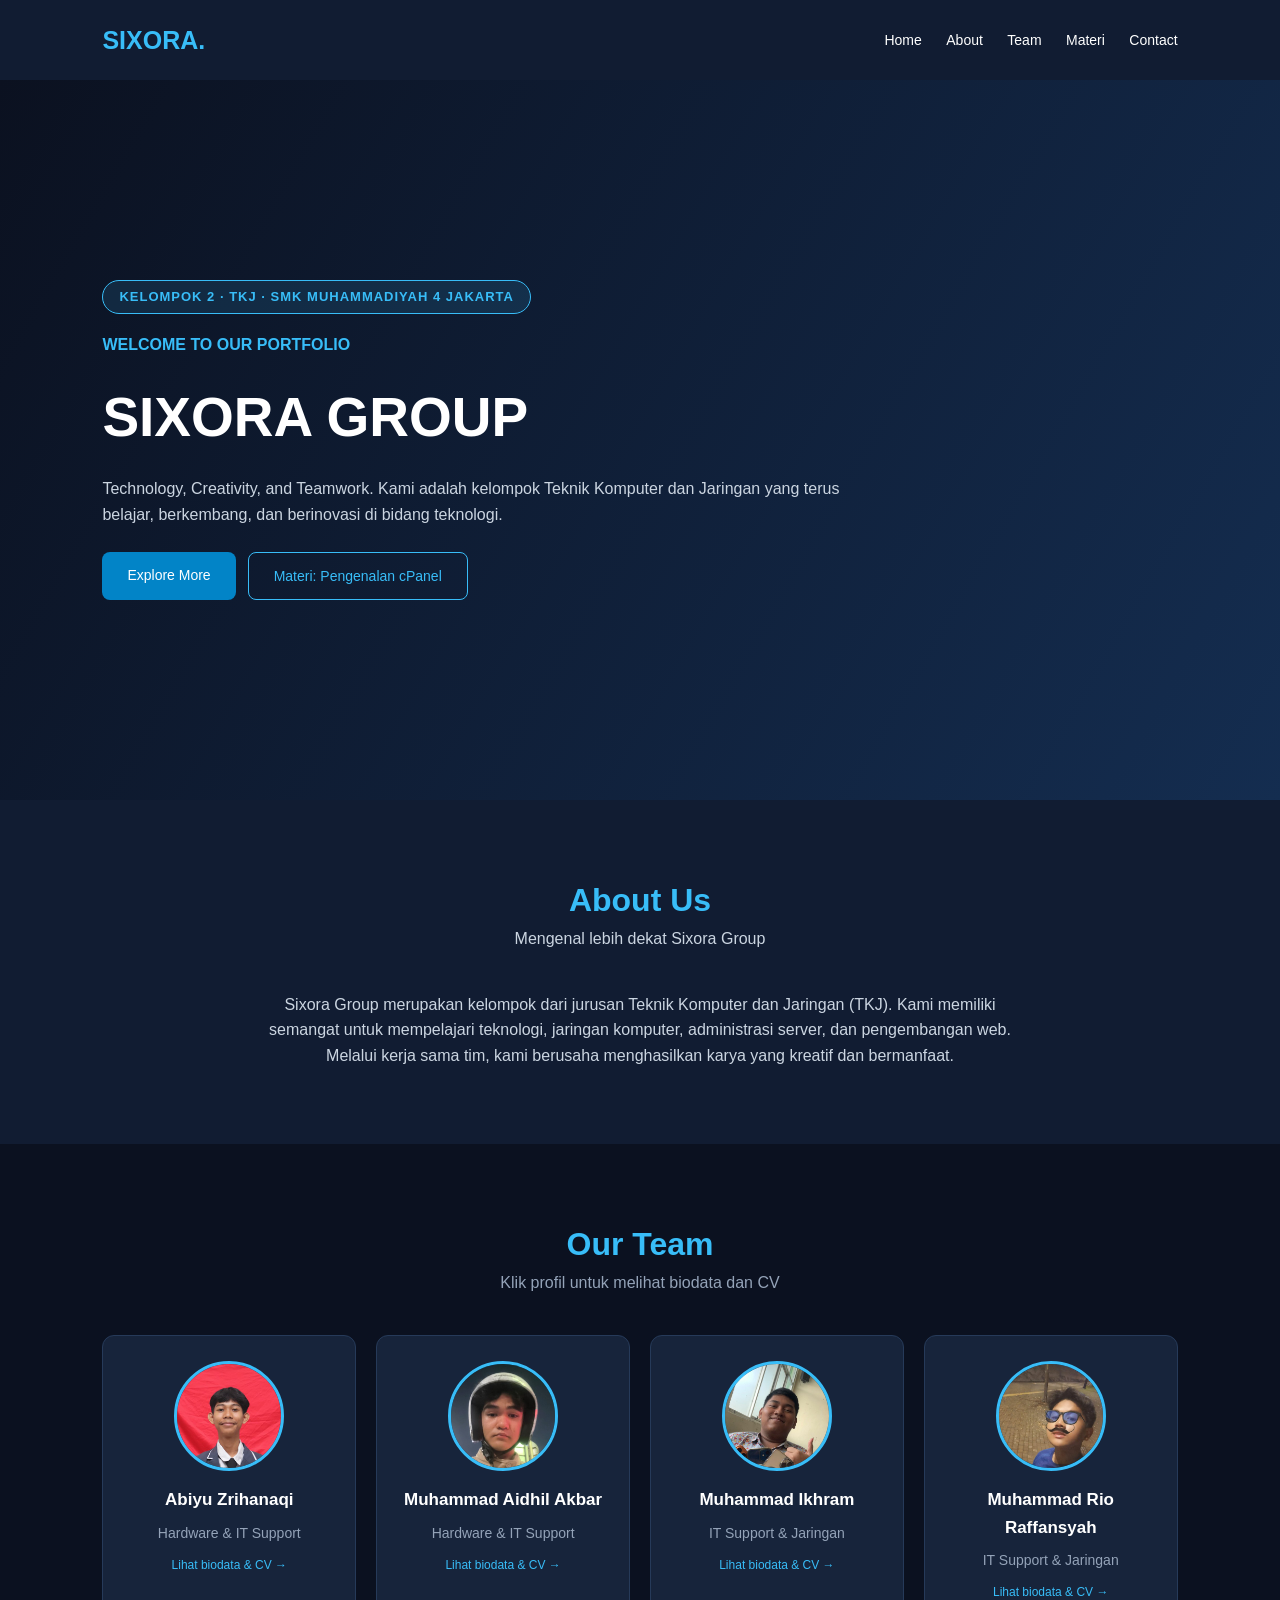
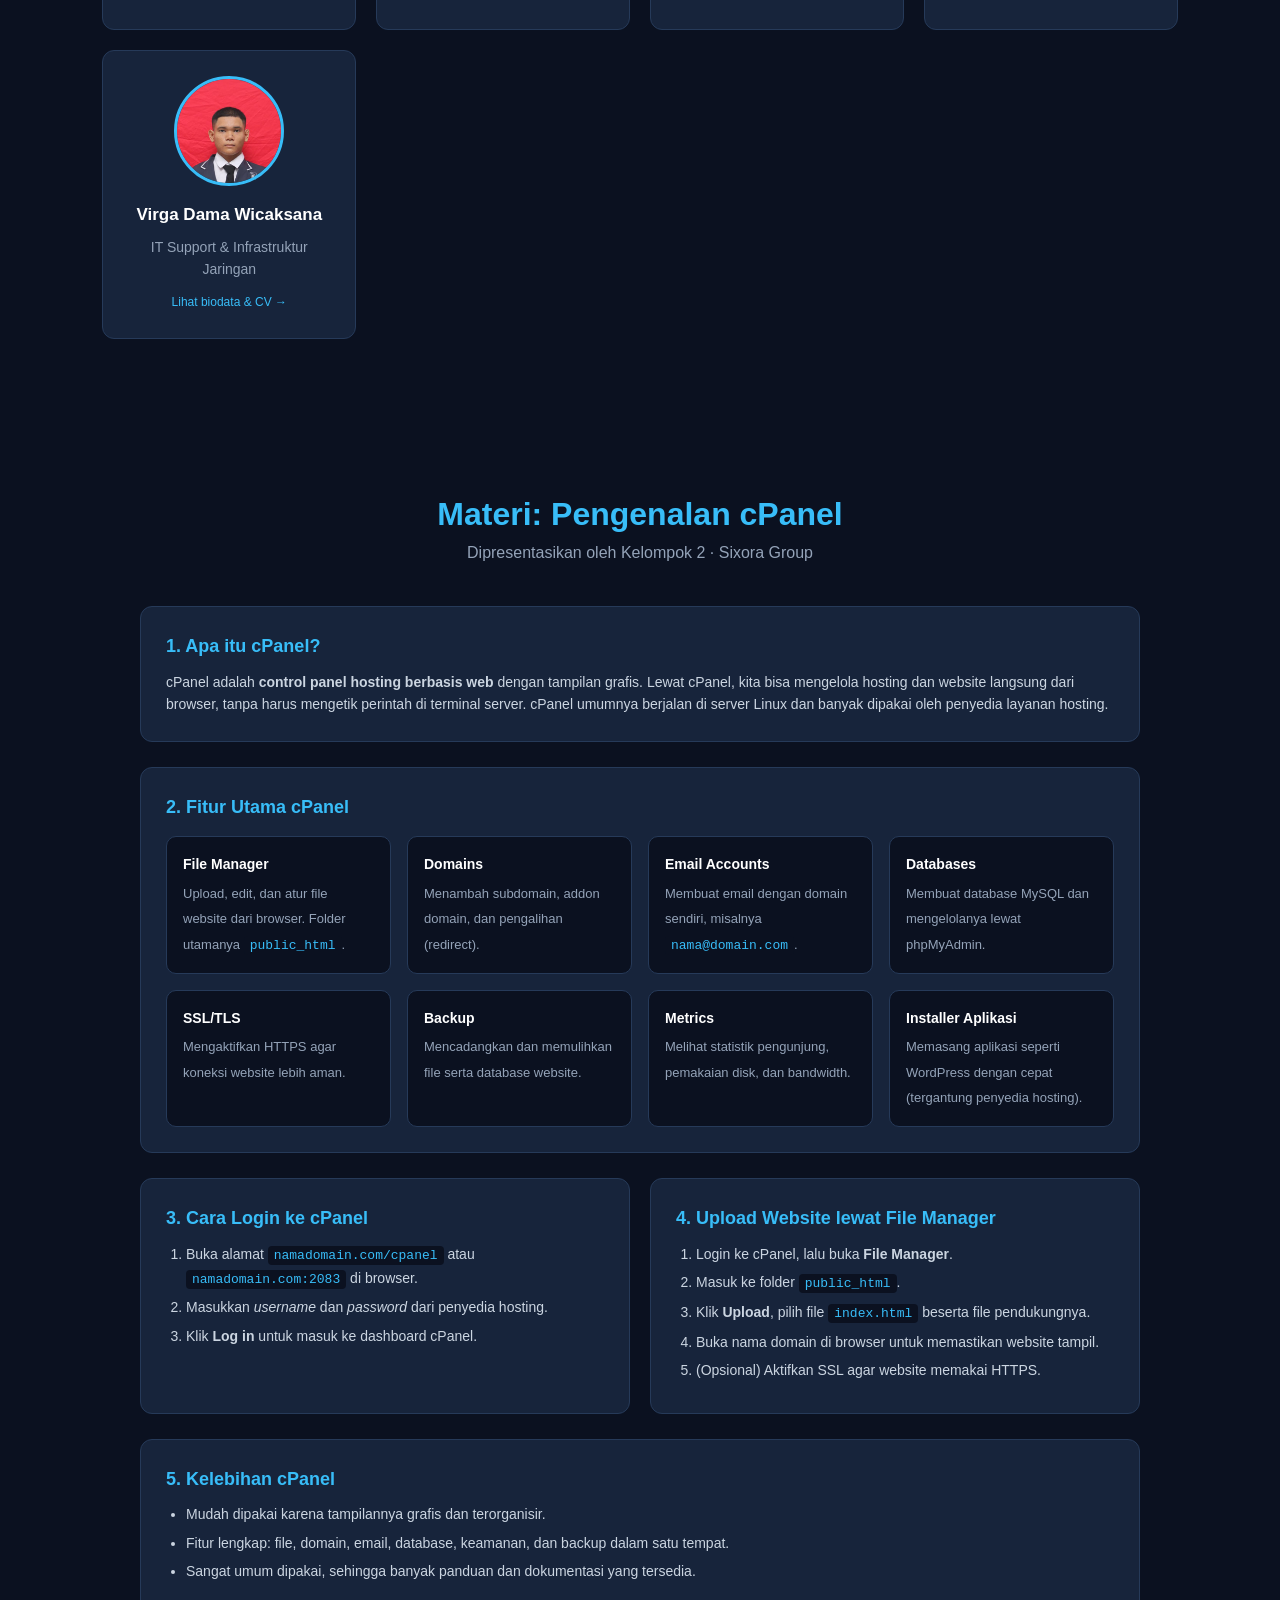
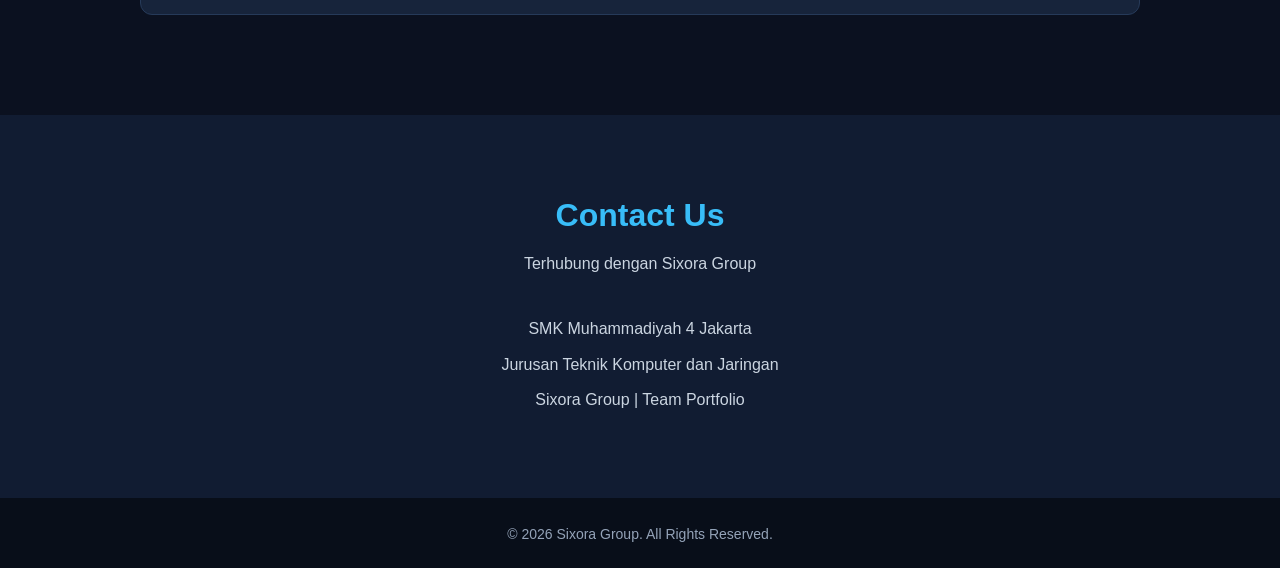
==== commit 65caeadb: "Add files via upload" ====
--- a/index.html
+++ b/index.html
@@ -227,6 +227,101 @@
             font-size: 14px;
         }
 
+        /* BADGE KELOMPOK (HOME) */
+        .badge {
+            display: inline-block;
+            background: rgba(56, 189, 248, 0.12);
+            border: 1px solid #38bdf8;
+            color: #38bdf8;
+            padding: 6px 16px;
+            border-radius: 30px;
+            font-size: 13px;
+            font-weight: bold;
+            letter-spacing: 1px;
+            margin-bottom: 18px;
+        }
+
+        .hero-buttons {
+            display: flex;
+            flex-wrap: wrap;
+            gap: 12px;
+        }
+
+        /* MATERI cPANEL */
+        .materi-block {
+            max-width: 1000px;
+            margin: 0 auto 25px;
+        }
+
+        .card.left {
+            text-align: left;
+        }
+
+        .card.static:hover {
+            transform: none;
+        }
+
+        .card.left h3 {
+            color: #38bdf8;
+            font-size: 18px;
+            margin-bottom: 10px;
+        }
+
+        .card.left p,
+        .card.left li {
+            color: #cbd5e1;
+            font-size: 14px;
+        }
+
+        .card.left ol,
+        .card.left ul {
+            padding-left: 20px;
+        }
+
+        .card.left li {
+            margin-bottom: 6px;
+        }
+
+        .feature-grid {
+            display: grid;
+            grid-template-columns: repeat(auto-fit, minmax(220px, 1fr));
+            gap: 16px;
+            margin-top: 15px;
+        }
+
+        .feature {
+            background: #0b1120;
+            border: 1px solid #263a59;
+            border-radius: 10px;
+            padding: 16px;
+        }
+
+        .feature strong {
+            display: block;
+            color: white;
+            font-size: 14px;
+            margin-bottom: 4px;
+        }
+
+        .feature span {
+            color: #94a3b8;
+            font-size: 13px;
+        }
+
+        .two-col {
+            display: grid;
+            grid-template-columns: repeat(auto-fit, minmax(280px, 1fr));
+            gap: 20px;
+        }
+
+        code {
+            background: #0b1120;
+            color: #38bdf8;
+            padding: 2px 6px;
+            border-radius: 4px;
+            font-size: 13px;
+        }
+
         /* MODAL BIODATA */
         .overlay {
             position: fixed;
@@ -404,7 +499,7 @@
             <a href="#home">Home</a>
             <a href="#about">About</a>
             <a href="#team">Team</a>
-            <a href="#projects">Projects</a>
+            <a href="#materi">Materi</a>
             <a href="#contact">Contact</a>
         </nav>
     </header>
@@ -412,6 +507,7 @@
     <!-- HOME -->
     <section class="hero" id="home">
         <div class="hero-content">
+            <div class="badge">KELOMPOK 2 &middot; TKJ &middot; SMK MUHAMMADIYAH 4 JAKARTA</div><br>
             <span>WELCOME TO OUR PORTFOLIO</span>
 
             <h1>SIXORA GROUP</h1>
@@ -423,7 +519,10 @@
                 di bidang teknologi.
             </p>
 
-            <a href="#about" class="btn">Explore More</a>
+            <div class="hero-buttons">
+                <a href="#about" class="btn">Explore More</a>
+                <a href="#materi" class="btn outline">Materi: Pengenalan cPanel</a>
+            </div>
         </div>
     </section>
 
@@ -455,39 +554,97 @@
         <div class="team-container" id="teamContainer"></div>
     </section>
 
-    <!-- PROJECTS -->
-    <section id="projects" class="about">
+    <!-- MATERI cPANEL -->
+    <section id="materi">
         <div class="section-title">
-            <h2>Our Projects</h2>
-            <p>Dokumentasi dan hasil karya kelompok</p>
-        </div>
-
-        <div class="project-container">
-
-            <div class="card">
-                <h3>Computer Networking</h3>
+            <h2>Materi: Pengenalan cPanel</h2>
+            <p>Dipresentasikan oleh Kelompok 2 &middot; Sixora Group</p>
+        </div>
+
+        <div class="materi-block">
+            <div class="card left static">
+                <h3>1. Apa itu cPanel?</h3>
                 <p>
-                    Pembelajaran instalasi dan konfigurasi
-                    jaringan komputer.
+                    cPanel adalah <strong>control panel hosting berbasis web</strong>
+                    dengan tampilan grafis. Lewat cPanel, kita bisa mengelola
+                    hosting dan website langsung dari browser, tanpa harus
+                    mengetik perintah di terminal server. cPanel umumnya berjalan
+                    di server Linux dan banyak dipakai oleh penyedia layanan hosting.
                 </p>
             </div>
-
-            <div class="card">
-                <h3>Web Development</h3>
-                <p>
-                    Pembuatan dan pengembangan website
-                    menggunakan HTML dan CSS.
-                </p>
+        </div>
+
+        <div class="materi-block">
+            <div class="card left static">
+                <h3>2. Fitur Utama cPanel</h3>
+                <div class="feature-grid">
+                    <div class="feature">
+                        <strong>File Manager</strong>
+                        <span>Upload, edit, dan atur file website dari browser. Folder utamanya <code>public_html</code>.</span>
+                    </div>
+                    <div class="feature">
+                        <strong>Domains</strong>
+                        <span>Menambah subdomain, addon domain, dan pengalihan (redirect).</span>
+                    </div>
+                    <div class="feature">
+                        <strong>Email Accounts</strong>
+                        <span>Membuat email dengan domain sendiri, misalnya <code>nama@domain.com</code>.</span>
+                    </div>
+                    <div class="feature">
+                        <strong>Databases</strong>
+                        <span>Membuat database MySQL dan mengelolanya lewat phpMyAdmin.</span>
+                    </div>
+                    <div class="feature">
+                        <strong>SSL/TLS</strong>
+                        <span>Mengaktifkan HTTPS agar koneksi website lebih aman.</span>
+                    </div>
+                    <div class="feature">
+                        <strong>Backup</strong>
+                        <span>Mencadangkan dan memulihkan file serta database website.</span>
+                    </div>
+                    <div class="feature">
+                        <strong>Metrics</strong>
+                        <span>Melihat statistik pengunjung, pemakaian disk, dan bandwidth.</span>
+                    </div>
+                    <div class="feature">
+                        <strong>Installer Aplikasi</strong>
+                        <span>Memasang aplikasi seperti WordPress dengan cepat (tergantung penyedia hosting).</span>
+                    </div>
+                </div>
             </div>
-
-            <div class="card">
-                <h3>Server Administration</h3>
-                <p>
-                    Pembelajaran konfigurasi dan
-                    administrasi server.
-                </p>
+        </div>
+
+        <div class="materi-block two-col">
+            <div class="card left static">
+                <h3>3. Cara Login ke cPanel</h3>
+                <ol>
+                    <li>Buka alamat <code>namadomain.com/cpanel</code> atau <code>namadomain.com:2083</code> di browser.</li>
+                    <li>Masukkan <em>username</em> dan <em>password</em> dari penyedia hosting.</li>
+                    <li>Klik <strong>Log in</strong> untuk masuk ke dashboard cPanel.</li>
+                </ol>
             </div>
 
+            <div class="card left static">
+                <h3>4. Upload Website lewat File Manager</h3>
+                <ol>
+                    <li>Login ke cPanel, lalu buka <strong>File Manager</strong>.</li>
+                    <li>Masuk ke folder <code>public_html</code>.</li>
+                    <li>Klik <strong>Upload</strong>, pilih file <code>index.html</code> beserta file pendukungnya.</li>
+                    <li>Buka nama domain di browser untuk memastikan website tampil.</li>
+                    <li>(Opsional) Aktifkan SSL agar website memakai HTTPS.</li>
+                </ol>
+            </div>
+        </div>
+
+        <div class="materi-block">
+            <div class="card left static">
+                <h3>5. Kelebihan cPanel</h3>
+                <ul>
+                    <li>Mudah dipakai karena tampilannya grafis dan terorganisir.</li>
+                    <li>Fitur lengkap: file, domain, email, database, keamanan, dan backup dalam satu tempat.</li>
+                    <li>Sangat umum dipakai, sehingga banyak panduan dan dokumentasi yang tersedia.</li>
+                </ul>
+            </div>
         </div>
     </section>
 
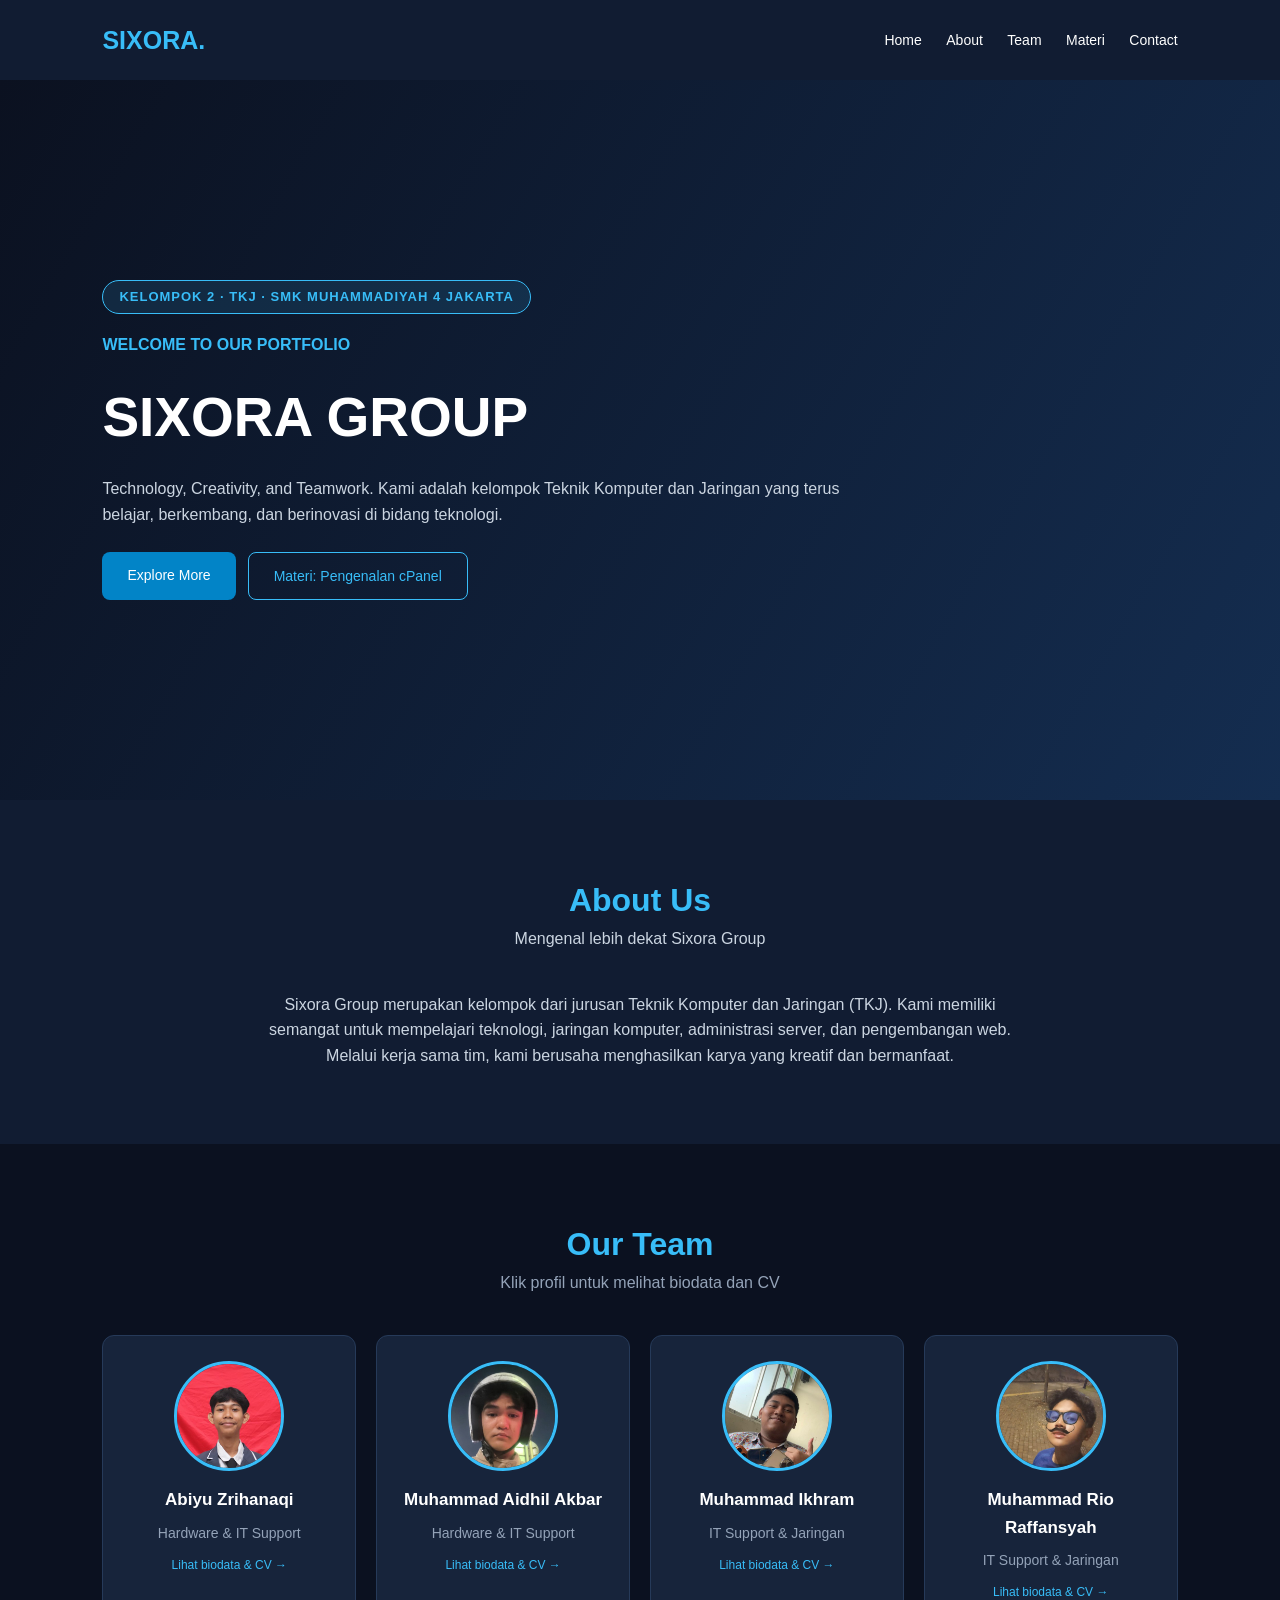
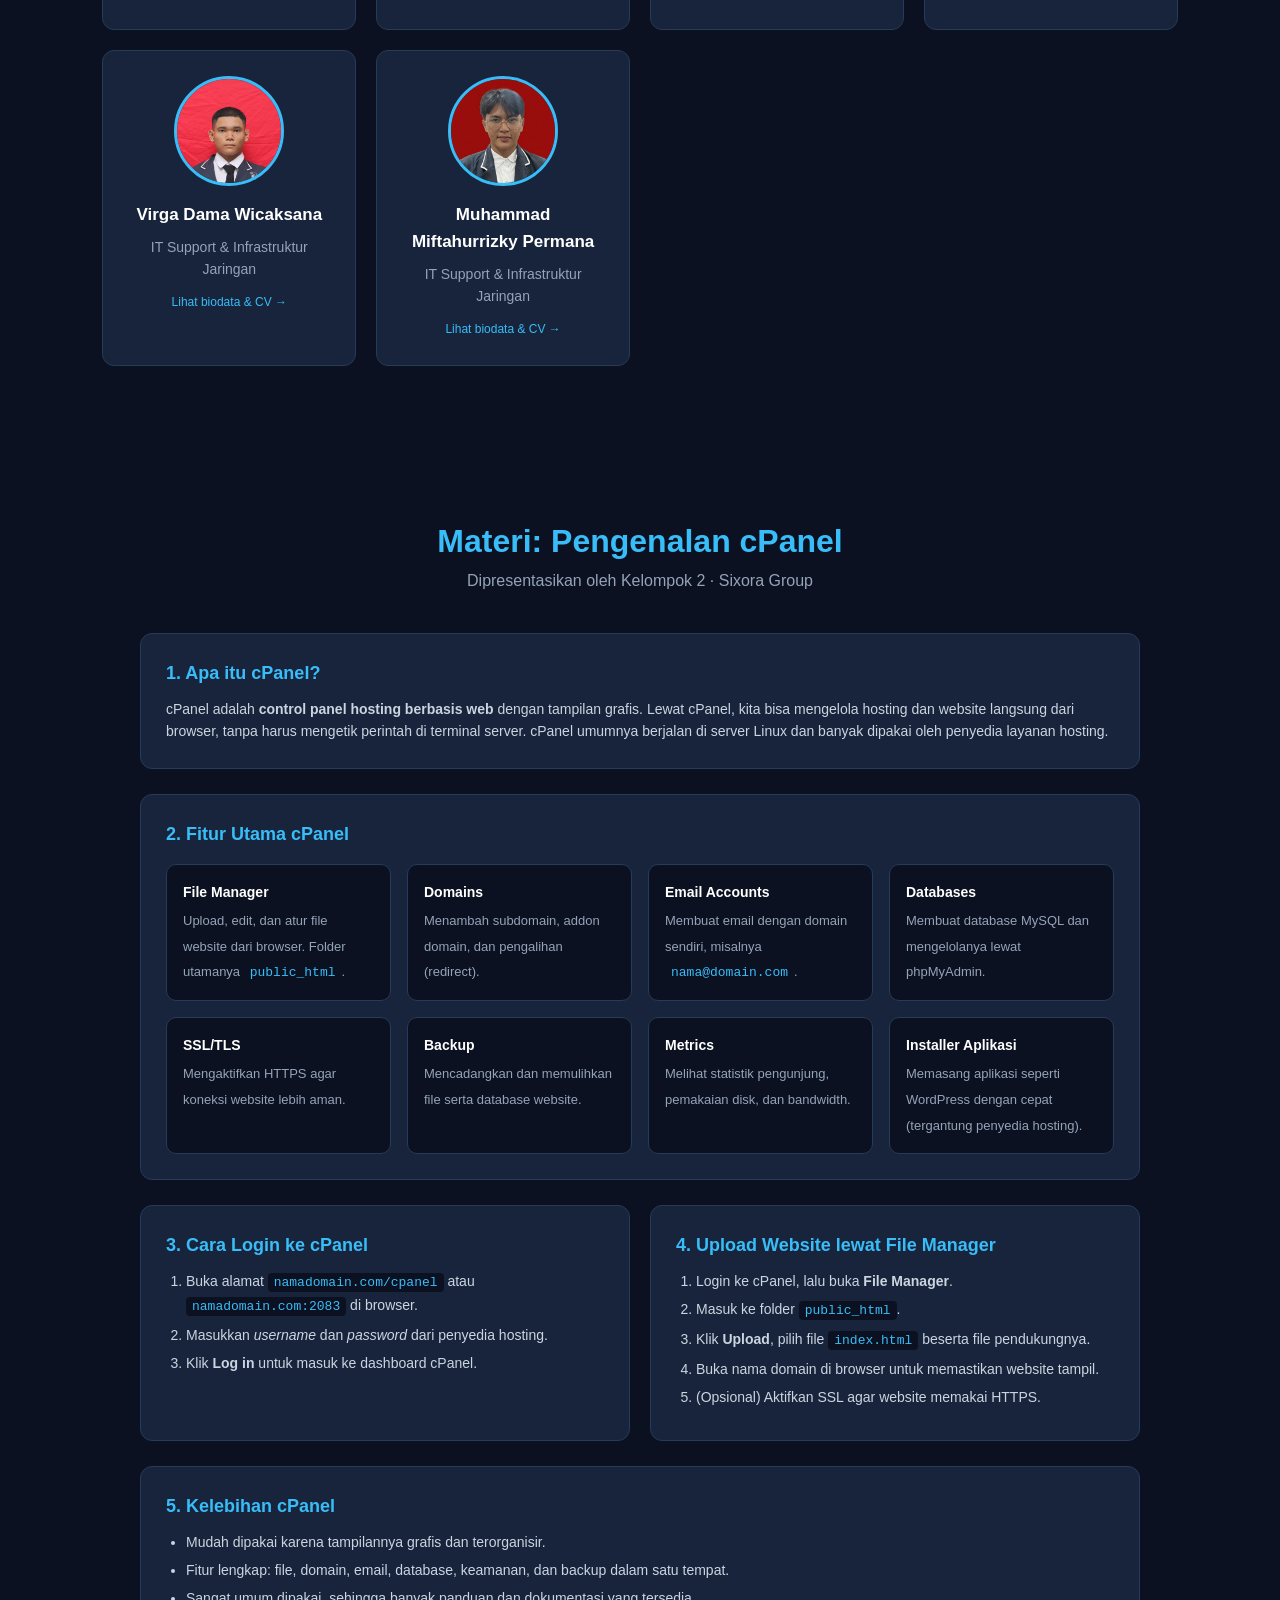
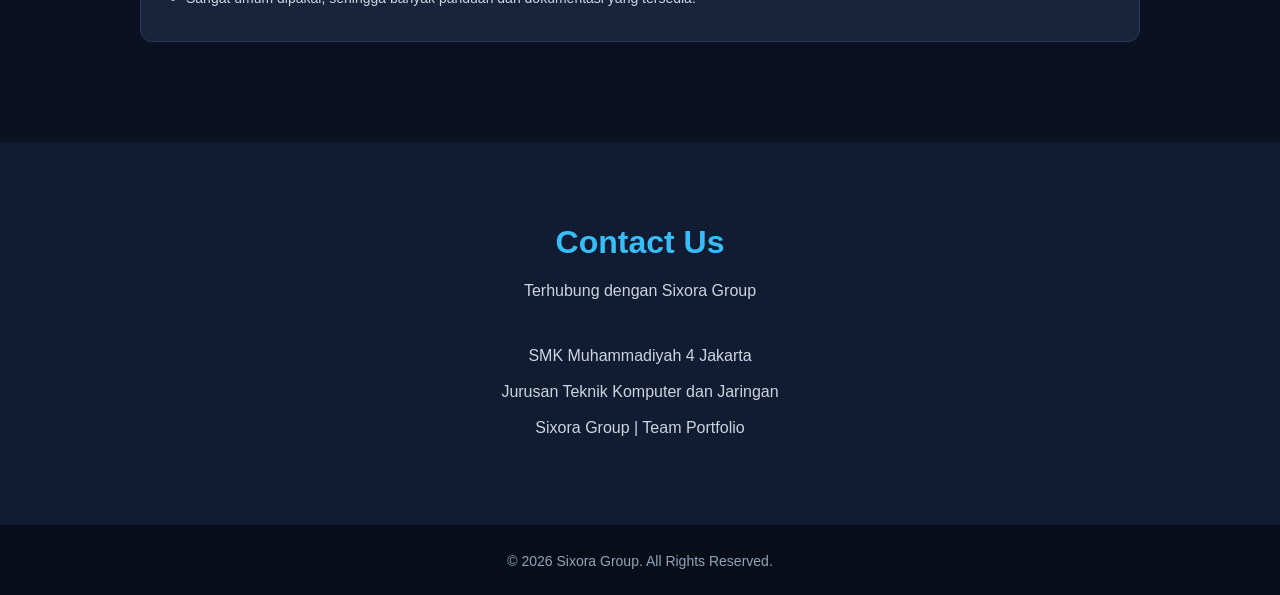
==== commit ca9b496b: "Add files via upload" ====
--- a/index.html
+++ b/index.html
@@ -684,6 +684,7 @@
            - cv   : file PDF di folder "cv"
            ============================================================ */
         const cvData = {
+            rizky: "[base64]/AAjAXUOuZ5DAH+AbMeLRaQAcn/H1iQmUkGj8giu1jdJanth2lFZTKDEcHjYxxchXThfwtb2PJfK/qnVXx13Dm7/Pn18u3ifxfKskUCM6vVXC7f/3X559+Wf1++XeTKBYQm0l9/fr3wxf//H78v2x/fv1x++10uX/4TGjNOLZyL0Mxflz8uf1y+XQQXKyzcmhUWwUCvAhbJLPf/vfq1lWltlpU5xZeVg3D+yzUxcaHtwoVbNNhFbFysmnO7rFo6sazaahmaqIjfv4R3DQvv8u1dbRcpbUHRvHzGSocpLHD/j9+X7Y/vXy5Pny+/fVKLgFXK5fNfF76phi/arkz6/lqzfP56+btk/718/r+L4KtyFsTCls//s/xd2kDldtWOc32QxVObrJpkoukmlWhCmCaZyUA2q5LaaXDnTb9vPizc1jSs1nAlnDoa2T8pV+e4Mkxe4TATiTLnApQwQs44tzw+/[base64]/a5HdD5Pdtsm6T273kbqht4mmCwTsKlhokRC95+5PtQULYCRDDFY9LZY75A943n95lolclJAdtzkUl5LEWgOc7Pq7aAodt4uN85UwoZa7NKLif4CL5UyJzwZoyNOKYg1V7rFHjmB2zKrll4HBl9tR82zjA0VmtnTJpFXq/K9WC1UocXz6m+erxTZR+yyaEYXBo+1jMqudVmy43OXC2WiGNZOWqUz1P8LPbe8W+bDdPSUEKolvbCHar05KJw+KP5bVqneoUIWPio6TsCdmIT3Ht7d4NB+vRC1eE1TixWY3e+y+lsY4VQ0GunDMJvFhI4nzx7hBH/lgcX8YjiijVXZV6VRwkl3HwfswajWtY/rL61OSI+FTBKPFl3n6ZwxD7H9qiancjTrFaC86ihqmn825QneXn/HItpC2209ekneuE+AJhJcXLhNz2CaW0vDhRFn2MU3khONl+nJDnsd2z1mkVZUIIgdAVZQemLaPn6ayQ1YcuO2jzS41lQqfv7tcN9tRkcDdJuwJwA8aeG0ghC/Z+hpLaIiIaIeZMSZgo0Q+qccrQiYH6NKQuqvGMLp07b2ZMivvO74rxEh3BUhJWHrtJ3uaAeLpv+JTr0NAgo2aW6yuhYiCHJHU+cD9+vrb0C74t/ZQxULMh9TixCBDrddeScW08gjMu7f4HOaPkR0i7rViKFcIMpkzBBHlMVu31cnCgX7Hq/JOqvZ2iLGHGMkqIimKw/Ulqxi22RsRowYz547B7rK6+G467K7Z3hx0etb3OGYoHYDlDcbkXzlpheasRzeNAa+8ZprRNLOSUSomtJkEm9rFDywe1ufnUfrqthrGxPWky7cOP7V5T+9hTqKdXf0SiHZxzgGRkmSiPQnt75+bx/TxZdM5NRJvPgzuFxNqw9/GhSTxLubZNkvs2qcDgY7j+OdtCWBVI0PG4klqzB/dpY+cqxOo8BjeGBsSzFsFKVoW2bpmHBgVMcFSOyYc73yifjgfbzdWl7B6FVx8eRWwdASHOJU31Y8YUNXimSYnu+ePGRvJ+nl5thcZGcNfyM3RqWPJJHKaMzcpjaxdhL/uhfO8sNoS7XuBsruwOdTbXtgvqbK4tk/[base64]/6fA6B2FXC1Mqe1cdd8JWObp5ff4T9rsa97P3YgSSw4U5bTvuWpPSNRjBHkO/rvKEH/sCepVH/aWiQk3ud1p2DC6Zxam/SLH+XeOqf8Ume5twprzP0yNjL6YkNOYwXq7hFz0D173bdpGkMPp0O2Y+l329I/p999imr3hFryhly5Y5/kcYP07ABwKdwWykuERJPBzKMR4OfRyWUINRXnvU9pcpXaKhnzGl4pLpzsFBHuvgcYlJ1tx39TjRC8kyH2lAKpPn3YefSpBobX+uOMgQV3hRusViXLxMDto1rxXPBu1Rackrr5uFPt9INE7zM+9FnephOd2o8fYDVMKabNFavJNZJaJ2SzHxwcU54ipzyp2Wn0/fkpdXseglUpK1Q6Rj+FjL2zFtF2++DkfFkkzlPKRo6j6iHUVcYOq3ZI8flaUvXyyl60ucpX3Zl6slXFO52fbI1naxoyW9PpaLYxQaLIKiOS+4inXTZY7NU0UWkZXuesF4UBqOy9L/eReHpKmmg7RY/[base64]/16FBrF4knJCbSQQ3gqMWq0yRtlAMxqkWP70LxulBahFcb4yv7HwT2rGjdKBJoTWoUXFlWAm0BRX3G5v+5+1C1T/UnjSN2O3Fn3jYjEyfBBsoHk2wrd9ajeTUgSqZzg86XvA5UZzzpnF+H+EF8RqpDLG4R/FqozTGrchViGVFib/Gl+ddZpxzBdfjZFSSMw/X8GCsZD3lK/SWaEMlomvaiPN/vYuO+4VJITLpcxXBsxIwPpgtdp4UOmfF/Qbc1ufF9QGc6HPHH+NOd9pcNvXDr6Y9Z0GvSD+mfWdFhb3lNnwJ2xvHzJhNrwUenrIjlnfuHZYysx6NrjbVLSrg9nAb1DHoTVmgzKZ3bR/aDqQoy2kF5PV4C8k+0q8JDtMPCeLxb1Ltp3kkMZAklcaLViyaVwlHaiGrmBX5P9e/iKOxKzet7rK/5CKAd0cXEm4W6YcjrVZIfDK2/H3gKzGUsVneK7maO3Bz+ErET16gHbnwUlnyMCUkNihIxBKRDM8mVMi3se6MzPR/yVH2pxwoFfo5Vjk27SszV6Hfq+76Ndw66U9jITTiJ7TcO7K7KbEa3WtKVNMY84wGeNkKIzr9deQ5Pn0O2NQOWoF5ZEANxi2gqphK6gWbAWoYStADVsBWrAVoIatADVsBWjBVoAatnpahK2gc9iafow4KbWRABX+WoJeia8E0RL/[base64]/pPLTOvnjL7w+ygBoFCH7AcqjFAHWa0tyFjmf73MK7BdMib0n3vMTZ+xZi0QXT/4kG1dzpUHDskHavL8ehnAw9wCkdEjc9Ittj57cCsxp6Gok6sklVF8hDxQLHi7B3mq0HwOpiv2p5oc9jnbA77nK1hn7MBZmT7WGf9dlq4HPY5F7bTHMM+5/x2GhzeQzsXwBDksM85/5K2GPY55xvnDu/fnfNsaJfDPuc8w1xj2OdpzjnlgQIwlsO+9GOEGamNhEfw1xJySXwlhJP4T1gI9zShpiSThK6S7BIOw1JOiC3pgzX0xoNSM9jnTA37nKndlc603JVOBxgjMexzOsAdyLqqW+5Kp2vY53QN+5xuuCudrt2VTgfY53QO+wI5GYOu3ZX4C8jAdA37Es/IZHXLXZnkgAZBlBcaLqblrkw6UA1dwa7IDtgHTLy5K3/4DMBnngWO1YyYgXYpZb12/cNqp9POdX9LrJydWHmarz8Xld9Sd4/qrOsBqIP+uC4D/cEzT3shxD0ST4dGPFEWac9pqeqI8/Y+m4s2cNi35XIVXFptqhyNohXWZvGIuy0SJojTkrER9xyH+XWw5itGBQdj3zFx3zFF37i5f4hCtQyMVW4Zgt73PMuYMt4zzAiKZ5gRFC8DXD2phIyeVnsKQYkKMnpa6Sn0tNpT6KklZPS00lPoabWn0FNLT2GgRcioZAYZ0Y8HRNnbyCDj/jWtM8i488UBQUbEf8RRWU8j4kIyicgMyS5iuEzKEe0hfbBabTyoFCNGUCz0WS24DVYhRk/[base64]/aFTxYDTOjPE72Mu8zMLJPkPDK5XwvxExui5+x+DmlEWyb/65R8BInwrHcO9P7VA/vyEnTmm31x/yEGlq/SFD0IkiO4OPj95jmx9H0TVdtDy9UfXK7YDdBT/Orweszu+e2uTzApmiKIRC0c/jIcizxGIUvm83cloRumybkNb5NYG9lWfOzxc7F+x2iZnzajwzy7cIvnLDrY12OqeIS/vWeqIoRU8m/tUSFkTdkaiOvroChzq41cbWymtWIShLbxQ3Ll6vYOOPu1A1/qrSw1hNmrF6NzMKluxrh14dN6ZxXNNXz4KoC3HHUjXnl6/v18P7079iX1A8TgicKL0zpEyiP6o9vKYo84baH6iszyvU/hgqpkNUzSEMhZBJVm7kalGV67NcVoIFc3JtRH1qj5GhWjUEH7zdyD7vj1Yh0VZmThptZemk8aTSSeNptZNGW1U5aTytdNJ4Wu2k8VT/EiAnjaeVThpPq500nlo6aQLtcNJoC5mTBv14uAVQG9F/kH0tehoQX9EjgfiPvousp9HLgWQSnSFIdtFtkkk5OliQPlitNh5Uip002orKSeNpyjiA7Guh05D5aLTlpY/Gk0ofjaeBhSP6MUokvMTlgiXHKx+Np1U+Gk8sfTTa8k2VPPPRbORkCbzy0WRfQNbFKx8N4hnZK+odsmxe+WiSuNBQSWJFYyrKXzX0BLsSO1w02pqZIX13PYG6o1dgzmFd36nJWLGHn8sV8vA1OG4rGTF4dk10h4hjGot6es4l4j+N8d3Tk/P4F0LesaIHddh4JLUwq5xm7ryRwau+2wkzxdk55bIhYumGLgQnXB9TQrVeI172UdL+rjt2DNt2J28Zto+wF5kSuX7Xylj39K0W0RpUktxYVHdXBH4WFmmEzhC3EbpE3J5UIm5P8zleOkPcRpgKcXuazxrTCMF4msehIkPcnurDCnEBFU/[base64]/6EC8ZftAJf1xW+99yn/+Q4+61Az69eoGcIWQ6mTs25gpnYIHamlLomQKVQeTvvbHCUENp76uH3JcHJDFR7p1Q1A+wZtTCpmYdAooT6CDN8zpxyj6KRlHl1mcILblR+kqjA2wp8dg3bHJaa/DoKY6rrKDypgqWGtWCp4TUsNfV1FJ5WO4I9tczW87TSEexptSPYU0tHsAnYZNkfTehmwzo7/DH1FRTZFxKiMvUVFIjnhNFM6woKJIcE+nZ5WQwPTesKCqQDVquKBzVmYFS7GoxqVzl/Pa1y/hodblRQCoNRHW5e2CDm0VHduoHCUyswqm0NRrVtgFFd30BhdLiBwv8nA6Ma30CBXkyGgr+QTCrxkkwv8ZyMVLduoEBySGaf5JUGCBJsGklJA6qhKdjV2ANGzdQLKB4O/L1VB+0+Xn71LK4f1tv4OElpb36S7lllYpmIQT/+lJtaxsoY3VKvdM6QfxSf4/O8PaNJuFOS4m4aBD/IXNoBqZ0acQE/zonmhIwre+XGd+picLkJp7pcW75vt0Nlbg3ea74fWv1UV7gfq3jv9fZUX/UcyVOazS4qT32lJPaUDT46183qLeWPCM0hLuU+Zq72qBq9xWgobZRaD0cOBXuT6Nqdp45oifS/fR6rREhcd+7OJ+qiP+/abbdTCMcuR58i8LFEvLE76ikJtmUyR8ef2oJtq3gsr3DsMvrz+nQlJ8c0USEVokBdysufeen8MdfMyVe02Qx3PWXPWn526fzjXN5OZacROW5T7nonLnWfksc4M2HxxuyvOyazSkI9BIdU41QiIyHapyGJU40TdMr2iVRGIoHwfVMVVNvtDhE3fF/PWX7+Fek33AeO7odv3/iOksJHUvEcz+slOl7VS/Sk0gPjabUHxvFQ80/gm9U8rQwM9LTaA+OppQfG08rAQE+rAwM9tQwMDLQjMNDxvF4i+vE4/z/aQH6C42OZLwZxFR0PiPvoosj6GZ0ZSCLR6YEkF70jmYyjHwVpg9VK40Gh2BfjeF0t0dPKwEBPqwMDHauqJXpSGRjoaXUmnqeWmXieVvpiPK3yxXhi6YtxLFRL9P/[base64]/7m5BrfgK7xDega34BuJD55aoVvQNf4BnQL34Cu8Y2nRXwDJsc36ce4p05tpM03/lrapie+0nY+8Z82/rinCSIkmSQkkWSXMAeWckInSR+sVhsPKs0Qjr9/WqqNr9iGqqLNPK2KNnMgq2gzTyujzTytjjbz1DLazNMqhAOygXBA1gjH38wV2s0RTiAnU5A1wsFfQOYla4STeEYGKxvRZkgOaAjIKtoMCxaNKlVDnKQp2NXYA3HAvcD9YYPz101htW9RUrduXLvC4wYDCIcilqhrr8bs4o6Zx3114vvi/8t/Ei/11SUeSx5//ZieewJGatIhRustoZm/8k1mP3fSxq9xpNEBlcy2T5hzn9qUayRvy7p8nCoWU8bPlGvRTus+39idGdubnvg9ImyKMwY4mqC01HNxd0bgUPEjRDjMUPDVWNzLnCvN7xp99UvErxFVrSiLGOvlOTQrK8ZTHIrDJJrjuNL9jHEyJ1LtXZvxMescM/HB2C7THm3UhQEzwswEcZ0OFdRIkNsWd58oszg1zyyL3x9mxv1h2Fuc2Vuc2Vuc2Vuc2cPEmf1x+ePyLWxzhbJskcDM6peF5fu/Lv/82/Lvyze/lw5fZ0v668+vl1X6jPdVhVkYFPAwNVfE718uv/0uly//2eZJt3B+bZ40coOAh51zyyzX0UL3E4gVAPwVFaXMuTJSSJ0PLb1KxvjVp3frd6uSWnFdLKRlI7utVGTVJAPRdptMNKLMhO7EgQJcG1BxZnbNRqIJ5WSKwbZMCAnG/CljhPR3y56SCb7hw74nLAbKxyZ5nw5KMiVB2TQ2NdadIRVD22KLwqn0ONLGD3Yu00CiOkFo8F2b3O4yITfebpt4et8dVp9sGyT1yXiNhZ/T/h8DSPePCmVuZHN0cmVhbQplbmRvYmoKMTIgMCBvYmoKPDwvRmlsdGVyIC9GbGF0ZURlY29kZQovTGVuZ3RoIDI3MDA+PiBzdHJlYW0KeJztXFuLXDkOfq9f4eeF8Viy5AsMC+kknecZGvYHZCdZFjKQnv8Pi8/VPseqOqo6TRhmk4euVrlk3a1PPl0WfR7+GWec+clWvyYCmyHnZD5/u3y/lPeRkjOeXbQpgDevv1/+9Q/zx+X7xVtAHljMr37y7LL1kcunwZT/v30y44vXr5efP3nz9c+LMwDoTcw0vnj9/fLl8uvl18v3CwJaNpCiZYOOg0U23iUoPw9vbANAMjb4jMaGFHwRYk9cBQrJgAcwgVMRtIhjXQjRWJcJjAXGPPDYEV+/XiIbgJzMt0skO5gRB4LFwECmECkjTURGh6EQE8VIaSTGwBjM58IgUkAudsnZOnDIZW1wECmMRMRAA1cCQhdHIgG5iQFiCCGP5OBgXOvA+TRxjcQ5mujLrp7TSEwU2RcGvkjoPY7kTGlci4ER/ETMOSUTvQF0rnwGbfQUY27eRksxh9DwQYueAsbNnmBzysFBIx/YGL1H32gClhPHxButwfqckGJjoRIzPs4MJltCcRti3tgdrGMXPTc+cj1vwujsz5fm7ThYYNh0ZRSLBSi3m8ZiAp/GTVcBQzGBT6ZRJRQTQG7VDuV1yCOD1UShfM4NdluNWdLHh9AaPozSjI5bfBQGwQe/rc4Mg5fLzyEy1iAob1SBsny4DqpqnzoAF5nqUF2kr8O60rROgcUqdbIs9qsTq7J1nYSLX6jnQZ4d/J/Ll8vTy+Xn52CAzMuXC4zVEkwK1vlSdwAdmpdvl1+8+6d5+e8FwIaA4DIZZ17+bX6hNNCjjaV0YprIzAOZtqupu5o+juT51/fDr94COM8QZp5xIqeUA6WZp/Nd8oYnY19OQS32/eUCF+irJdimv1rQQ5DkFLtLcr875CWB5yNeOker0PAUdvYjOVvvY8puDjIcPwxuE3ySd8IR+SkcspxKS0kgKU91ERD7ZCExBcH7q6VIeFJtqYtcgayzbD+wpZImqCO4oZ/k55QElalYiOAPXTcI3tEFm6Alcj9B33dXe5zzdkMPXS5SEApxf4Y+xKojRSALQXhPlnx8uX36ox9O/22ZE7ZrV0myCmEqFC6AWdjSuJQGp4EhSLiHIYW4gyGF2IEhSH4PQwoRMXCo+7VCJCBILQwp5OBgXDt3gYUYKbhcd4yFmCiG0MKQQs6UoUYhA21FIUQtCqneXjrclc3aCzc7rn1zJd3aYVd6rN14o/PauVf2WXv8ypIrHmisvmKHykOu50sYXd2AECTYg5BC3IGQQkRP3GIQJFcswKZRxO0hSCFy4oQtBClkn9O4djWl20OQQgRGaBBIITp248rVkW7ysGsRyPhGFSPLh+t4WrepQ8/tAUglex3QlZ518Ls9AFmNV2fUauY6+WAPPyrf8ezaQ/CDwl3wQ3fm6br6rCnBumP2oUZX129JTYSqN1UeR4/Iq2yoBEP2z3dlN3BMuxbZPIQflNY/BzCckVm6vuRg/yA03M+q6P9xDY0kkVCE3hL+P5KPfvQ4eIvgU4h4XyvaTzHJGO/mJv+qn35Ec/9IqRDiSgerJXghBMojrsfnM5JdEOzpkCv7ykpZ8XZF9giGCmMLI4W6ysucH1Dl/xPGtymcK0R1g/t/[base64]/dsJsqzTZg/BxegVJG3vVJLW/31A8vwWncX9037JoA4JDKyGZzvm2MInDph9VyYrVkyYTcNeFUn7ZqQuzyhr4z3fuuUdxz3+CqaFv67m7Z2tkk93n3DStYkGsts9sdyEVLphvp8EAGRtz18MdOD2HLq2fNqE7i64L4JpAp3lBH8mXfgoKL/ax8oHAz04QdK3W8c5hncp4qREq5f+StqvftJIWlcCjFvnuvHmHD6pTcIvTztr+/fV4xXTuvrhfKYuJIZaLfNEej0ZjxRoz2yVL9FCwhFGFVbp1SPpuIWZWXim3orhaiQzg5JbkPhFjVkghNximmUtV3ScB+QOjyS+o9hJ5JFWzLlHezWhBQIL+lG/o1bhmJtKubLN7gm21zANjlPM/Z0HLMESBf1wZcr4DinFAblFLz4LxIcgDP3oRkyY0XN76yQFXHrhbjHSRToSkJkn1UHe99HKRDaudoGe4onVtJdKVTgsB9SZSQ0c3B9RaQ8ZGo2ykgQC8BqAnVRYU7hVp0ThOvg0dHmqtKFJVldeBQcCaGa5F+sJ9S9jxXQ3pnWd1Bye/7TfUZcE+CwEp9VNMFCTv0T3gVbpIy8/6kWmHCLbRSn81KswqQVogSQcfKqoDuVlE6wyKneEwAKO+qHEa8NWfrs07zgXL8mChv1Vcyb4f4BVx5dEyjaln/qqNPJcLUaakrcZKEwpF6f/7fbDNOsWwLHnB7SX8UCgnJKxilzunq1qKvzykTgAZ9rTNEAd5I2SN47emW3PWJ8AMqyhlojZD+TmjtubuldCMmyH0VHbwNvFncJDVoQsulul2R0lpg0l8tXA0IRVqqXssz/T5Exw63zCkglMdXr+6pM4oQ6krEspRd70sm3TpGhIOhX0t0HQTOQb3BPf2qpjOKdK2oElAoObrDRXfi6rZU9mBChJ+B4gTEq+uTpGLQV166oaotGN0tXCZIImCWm4OH5nJpFrCtBc11VojdknfzVlGXDeddJBGNf3VzTvc2/R3V0QQT2h3duEE3OxIKtGqsoJyzqZpRqakT5BaCSbj+FsqI7hDWGfbm7W3D5INGS+UTG6qrl3Nmpn/RBj2MEwvprrP/SNjUEe06PFW3LN0RCA16/+qA+vVDIE9mf6MmejLldGdztC5K03Oh1AmRrcrIN33cTGjphB5aWC1cQOjKUX/LU55nUk5iVKVOOcwSfCkhOd2eugtvafals7jqUFSO+IS5mq4juP8ujaLmxnCdROviZzV3t6HdDOHvbZYPPAJV27W+UxDGZ/1GXNcNKW8gVANIqSodmQRXD9upCrtk8LsreOWHexBESvdccJxx+6y9UxREESL1FMHPeHZa6vLP6JYluVX3cLpnvnWXkNLkUDU7k2JT11C9JVTQwX/hzKolqR5v7teLFSqMXxb4yJcTWp8RjSWmbCwTD19UuCeu3xE4VJfyZWXXsQiWL0cbGugZGEByCcKCF6Y/UbPMHKPbnWtA0aOf7fMEk5G9c3Bz9TT4zpZ8IAibarFlQk99MnXJLPDukwUmU1A/ps5yDjCEyLSbb7dMllBqyZKAfZsIFlwRbUTPBNfJgtw81kTuj/+25OkxmC1ZsqDvBhvp1FG5mPsRu/mDUDmPQiydE/g1kSQlBA++65P7Kgt2A9asnhqt3Zb9gLy+5VTb/[base64]/5pCCwRspwkZqJQ8nP2/[base64]/z1D2c8ZduAsmGzLwQlUK1LCM4jtJp2MO5eusrnOe5el2IkXKgei7HrwY0ChMN3sY/AMFoQZ0n45JTjMKDvVKBvMNIJnSBjMoluIyM09y/2T20kMk5BxB0+/[base64]/307Cjpq3vZNTWp3dcIPJurtMkn7aO5nWCeVvm2uTK/Cd8Wf8Hd59rHD4HWGLeVH4GUmypBjnJdksEDH+a3sL8uAqSI4lNObLauKWIls/MUK2lTdOrG5zCXjRQc9wva0434i+dtLhwdJX5E20+Ve2LHGFrkuCdNW0bcqe+IP11mhebxZCO17fg2q9eF6yfsbfYdHCCILfYfi+1+WqUa0XSfVm8NZLF9bzMg0DJBKmOh6wVt+CYnSWhdRVyxSkA1UWw+yyJzviqG4y24Emd/NMRgfrjdigeT0+T3mP0B6kgOBelLK2sN/pmqx1hJPYZiSkLWn2RL4kNCP/jf8BHQo29AplbmRzdHJlYW0KZW5kb2JqCjE4IDAgb2JqCjw8L0ZpbHRlciAvRmxhdGVEZWNvZGUKL0xlbmd0aCAyMjE+PiBzdHJlYW0KeJw1UUluBCEQu/MKfwCEa4X39CjKYfL/awQNNxcYL0UMQQd7otImEQyYEh+WoG74V0z6Rt+iHJBMiPWmqmogExyJahNPoWqLiPBAFforrOn7MN7RlYu5YMpLn6B11NkD0gOVPQeeIqHHpVIkN06oLoaGw8RO7Kes4C/+Fhc7spUyJizYxtEhszEiFCbZHHWmN8dTdOq+CNShuvmEZqDGuCn36LLpCxpvMx1xX2u/dOuxHDjWakzihkjbVWTA3K7AAQabHdTV3/n2596Ku53pOgTuHz3lt/yUf+b0V/[base64]/RKd1BPHQputXWWj2lXY/XMij5zJfn6hbr+0Ibcb1xN5B4XiOcB2iuNVgM1HjM1MxneE/Ibm2NcDf9ab/tp/0D191ldAplbmRzdHJlYW0KZW5kb2JqCjIwIDAgb2JqCjw8L0ZpbHRlciAvRmxhdGVEZWNvZGUKL0xlbmd0aCAxMDI+PiBzdHJlYW0KeJxVjjsOgDAMQ/[base64]/7McYD9n81mFUvZALD0McGhaLQewd9EIqdsugS0tMIoVaimBlC3NqLRn/O+sw2uFIhc/rHKxdyylY7SpvZHjUNVs/Pdx2/kfohN/FDHz0KZW5kc3RyZWFtCmVuZG9iagoyMiAwIG9iago8PC9GaWx0ZXIgL0ZsYXRlRGVjb2RlCi9MZW5ndGggNTA2Pj4gc3RyZWFtCnicTVNBkuQwCLvnFXwgXQgMhvf01tYeev5/3QLb6bkJAhgkBWMmMcGYbgx3gs4gpj+4vrmfa6pv/LnCZOPUeFljvODuSpm2MoaX0fsCm6zEwCtUdRLAulKCl3cXMNYgTVQTclWo80tXkygqgXwZQbwC8VhvSHaIWd+Ua1N8O1eCc1bpDiSeuVFdd7p1BgQx7gxHz0avEsa9axLgupvv4PlkmemeM3v9yFMxTWti0D05Tm0v4cN7IRt0W+h5vdi/jfOprXhI39lYLZ5ab26l2YIqOlJerCj3HfCmRSy2RDcwG04hCI8qmrl6YLxVurdeKgSOsYW6sY7wIPCikt5Xmu9171XobhR6uLnRC/dYH+W2d3uL6fPLY5/r3zVGjRQR+lk4Qulz+eADpx2dOhFSKuz1ksJKqijhku08HzkoR/syURzl7KNzbKZ4GTK9zcWIuusr7U7Yqu0A/NiLeTkeOs8/EIt4uPX8tF2RuslNHA3LtqBolgRl0dB8eBM5z5y75+bHcZh6/2Lt4dA1D4UyZvEmfGDIo1YlIsfZRYwpRQuUN9Mn3eKjbpTevGqizcbtslsxzm/+2EubavAUujXmRkP711g4lMCOc5HtM0HgktoMm+qzqAU2zJhnFefStX9fx9J8SZBFgFDgYbL48LAF3l+OirC/1384BfS/CmVuZHN0cmVhbQplbmRvYmoKMjMgMCBvYmoKPDwvRmlsdGVyIC9GbGF0ZURlY29kZQovTGVuZ3RoIDMzOD4+IHN0cmVhbQp4nEVSx20EMQz8qwo2oAVzqGcNww+7/69BrbT3EsPMMIk0ChAqYJIWAUkosMEXDcIMmCYFf2OFp2rC7yARhMmZQGx+pYg02+sidw8gMr0MZtFlcA9C45URmCQLzslQzJcsKhuEWz/[base64]/mWZnvibuMsq64dYYUe87e54W2WND3V4Sc7fNj3GPVHzhPTrmCzSBcus/IGt9TAcpJtBbPSdTeVIOn599j5/xPf4BD9WTGwplbmRzdHJlYW0KZW5kb2JqCjI0IDAgb2JqCjw8L0ZpbHRlciAvRmxhdGVEZWNvZGUKL0xlbmd0aCAzNjE+PiBzdHJlYW0KeJxNUkGSHDEIu/cr+IC7EBgw75mtVA6z/[base64]/3eF9/b3mLFsFi34fLDPofbnbgTHjdKjE4tjSQ+zpHbSa6TXQSqEhoZR6/BuSuu1I19toqEjNntYHSBpq3FJOYAENzTjm8wSN2bz6BnUak9xEcICGY+0RnzhUurbwmnaMbm6qfOJSzuyf0l3Bdkyv9AAYlNafRat9dhU8acWRHUAKLeHykSe9roj1uYlA99084yu7yCI2en1doW7y5/oHKTmfzQplbmRzdHJlYW0KZW5kb2JqCjI1IDAgb2JqCjw8L0ZpbHRlciAvRmxhdGVEZWNvZGUKL0xlbmd0aCA5MD4+IHN0cmVhbQp4nF3OQQqAMAwEwHtekQ8I2XZd2/+IeKj/v0oLovU2yS4hyJKHg9UXUHIk0cN3WN+FX/ZmzZCy/kNC8WbkOrvU3DsomC3qqXyYuI2L4uToGH80O+2wG22MIX4KZW5kc3RyZWFtCmVuZG9iagoyNiAwIG9iago8PC9GaWx0ZXIgL0ZsYXRlRGVjb2RlCi9MZW5ndGggODE+PiBzdHJlYW0KeJxdjUEKgDAQA+95RT4gbGp3W/8j4qH+/yotSKm3CTMQJReNcnFTjqDkQeMpaJgH0zUM+xtJlQ05l5VrUW/[base64]/mCc3nlEcTBDEDXcXGisbBROQeRsNldvodWEu3EtEgriPeCSl812wFSzl+rwuX6urUkszo7HpXUGqJQxNKVwCxJpWlVhxS0EazNFVISylIRpbBHszu9JQ36zZXlhG30WvQha9rkIr51EImTQw2ftcEFJpAFq8bGUnuxzdYth9Wp+eqoaVYShuKyOh7mfPl5+BLH5QmTY/c4LNx2So8fESbFwuQ8L3E6vf3huQ+dyB8jytBpCPJKj1q3zWVVi1ntNqvGWsHJ4ZQZjp3QkiT/MpuUth3TzXFsOfQCRwfB1gWed13P56+kdSVSw3MVpikCE2O4pbFTsFpUeEdAqNhz72Mqze0dDCKyzPGFRLoSFpiK0Wa+mPNO5EecaZ9WAuqbLB61rLNkx9QjNYt7dlw2wb2PVEPZ6oD15rx5MA/hgqWCepQMySJO1/4foB37//4vv6f/[base64]/+uIpaq5YIwdxQmRDHSIoZK6Y4SADR8qHnm4vzLZje+NTfKBSt58HgznJiJCqMKyoGIoobIlrjLo/afgY0rvL9m1kbsHI9JQjZvhKtHH0g7UllPK3eH02NigGfO6iih/WV41rRnIBHX4rjaTRjSD2G4hUXn48c1BqMmsRYqqabiLUJw0VTtBeJzmqygdKDZj95jOlBlZl0eg8mgqc0JHbHAVc9nQvxFZfaeEyxSmrrbd9TtbXmNyrBVpfyaxnkZjyt/l3eW3/JR/fBVc7QplbmRzdHJlYW0KZW5kb2JqCjMxIDAgb2JqCjw8L0ZpbHRlciAvRmxhdGVEZWNvZGUKL0xlbmd0aCA5Nj4+IHN0cmVhbQp4nFWNOw7AIAxD95zCF0AixYHkPlXVgd5/raA/dXuxnxxlC2SoFSRlrVA2Q8aqMrKMQ76uCxl/[base64]/LSooPWUymyyLBhQ0R6JFgB6E4qIMp3jlZF281s3VDWkhybL9bPgtOiDXOJBIN3Rpzacs1Dkt684GzwdbN4/c8gFm6yFUCmVuZHN0cmVhbQplbmRvYmoKMzQgMCBvYmoKPDwvRmlsdGVyIC9GbGF0ZURlY29kZQovTGVuZ3RoIDg2Pj4gc3RyZWFtCnicVY07DoAwDEP3nMIXqBSXpJ/[base64]/Ug+wyMwPJSYVlCHBQgOkDj9QcvYFKP/pdbUR1V1EoBSsqhHrGeMMYLggzrATG/DisqwjEyrDCVRe1aGqUMMNxryOHUog96mzg/[base64]/tt+AH8oqCYKZW5kc3RyZWFtCmVuZG9iagozNiAwIG9iago8PC9GaWx0ZXIgL0ZsYXRlRGVjb2RlCi9MZW5ndGggMzIyPj4gc3RyZWFtCnicTVJJkhsxDLv3K/gBdREU1/c4lcrB8/9rimrJnpPABRS4YLoTE7RoQN0JEkJMf3C1j+nn+sbel4t+cPLBJbjnnBNtW97u7pMqvG1Vel1g5zZECJi8soMGZuiNlQ3kcjDf1gTRuesMiPidi7HUDWBiB7eD8ZDaKDGCmB16am11EJk0IrNzUR8ZIb6SiwDN/dXwyNsIXP0M1/kIY80teTh3qCpoWNr+pNRoWHTXGXrmYs4Urc5sks98wOvSlW2T3gsyvffc39e/JwhB0s+Dk6WXwHFgyNzKlyMZX7M2TAWNlBafyUdQ6oEFrIaa5EdwzW53ZAW9rjJbQ0EP95QtDxrl8dsEA53/4F0sqOx7H+A8XumTgM4lLI9wIGKvLtfloWozkruCcO8v3D4MgW6Gl/7yJlnmRq9f0+zZ/r3+A0YUkkIKZW5kc3RyZWFtCmVuZG9iagozNyAwIG9iago8PC9GaWx0ZXIgL0ZsYXRlRGVjb2RlCi9MZW5ndGggMzgzPj4gc3RyZWFtCnicVVK5jR0xDM1VBRvQgPdRzy4MB7P9p4Yo6S+cPVEk3kGSRgECGcIkdQdST0D4prFqCD/j9+8dEfLBxfW4u9edRJXH1sP4SREJICLdJfbH4GsQpe0C4kPuLkCs/Ei3TxKTg4lz9XH6GhOO5lrsTHkwiS5yUvq/gNZc/Sg1ICG/42naxAXExjAj+SqLKyMI2wABYeGddLfjt5xhusYaQ3aYjjcKwshjfprnrRLjsm2sTeV8zE+NalaF9nUEKOIKoGAe/3sp71iBNihEmEIF70hWmCoCEQzTUJtfIVRhmmjbC/Il6Hr39OYimJarw23JK+tmZ7mbdVyLs1CYTgyGvsHXUD3wbdjq+mLe8Xd/pjr8DHfb8B2JsWHWjXKmMdTSkb6yKf8Iy3CoUphZ/kmXFGZxZ4KysNnpJ1x+q/ggQtlt+5F2DwsF74aI2O4ZIu5TJdshVOQJa/bV7pFSWieIBln7GAW+RnYXkx+OqNiHCh4XncQav78BrbT+jH9r/Kx3CmVuZHN0cmVhbQplbmRvYmoKMzggMCBvYmoKPDwvRmlsdGVyIC9GbGF0ZURlY29kZQovTGVuZ3RoIDU1ND4+IHN0cmVhbQp4nE1UyQ3cMAz8uwo2oAXvo54NgjyS/r8BKcmJXyOK1wwpk7gDQigs0iIgdgd2+EFP2zQC/[base64]/CPitehLMNg9HjerG+sShxyKsNd5rsRfcR1lGnwPoxlRZEL1LREOzNzySoGOb5PhlCtbFgjRRE+w1H3CETeY6FWzpinKG54/bnraXNm5y/xjKqd0X7rDzbO1i056d82Cx2PRR6GrBo1oZI/xv8pu4KhCnX7Ls/T6hKWBznvfIpvWfuUZDoZ5bs0Ib5GWjJUZcdxF4hyUcZTmDrPUbePG0nnnd0FiqgdjvSxEjg/im/z6/n5/[base64]/2sh25lBcwllUQtps40EgW2gs0WAlQPi+OL2OfxtZnrwa+MY8kC3gFlcUR+6hV2qqgZzQzcZuJvFO68xYBnXXJyuPA90s8vRZcrluJunXBwRiS4WCwbCx2rO6CITw2iDu02xDef8UMxPXWoRR67OOWQtkzVdz/TM+ZSpB5hooBsF7sbE/hTYygmhu+ZB4b5YhY9Hy8b/QeQHuxBYaaJrPq1ZUtBVtHrJCHRxWispuBxwdJ7FI11Ys5gcVFElmBTdckueYCoxfDR7bbtTIzHD65aHZf3uFrSAkxw79qWoJ0zXANHVR30eS7v75gSUGD3HCmVCPEv7Hiw80IV4VQ3wzKOpi/sjr9QqS+nx/VBGeZGxX+ayq0BMK877Yb7aT/tufzzLhvUKZW5kc3RyZWFtCmVuZG9iago0MSAwIG9iago8PC9GaWx0ZXIgL0ZsYXRlRGVjb2RlCi9MZW5ndGggODc+PiBzdHJlYW0KeJw9jcENwCAMA/+ZwgsgJSSEsE9V9ZHu/61AlJfPlmWLuoNRFEXMHaIeYFxCTQ2Md2lx6Ug6rSQ1O+wxUCImCtd+8rX1m6hjzrSNjNwPSQ/d9AHgphoGCmVuZHN0cmVhbQplbmRvYmoKNDIgMCBvYmoKPDwvRmlsdGVyIC9GbGF0ZURlY29kZQovTGVuZ3RoIDg5Pj4gc3RyZWFtCnicXY07DoAwDEP3nMIXqBS7paX3QYgh3H9FgQV1sp/kD7URDgmFrXdQrHAcNAmOO6WoD4SNmSFxRxh9Lj7LYeSuFVQT6pgoajn0fvy9I767sMtOewATCxwJCmVuZHN0cmVhbQplbmRvYmoKNDMgMCBvYmoKPDwvRmlsdGVyIC9GbGF0ZURlY29kZQovTGVuZ3RoIDU3OT4+IHN0cmVhbQp4nEVUSZIbMQy76xX8gFzcl/d0KpXD5P/XFNmSczJaEjcANJEUIITAJkwHwkBghV+0xAJ2SMLfRciwIxV+Fgl+3N2DYWf64AJKhF3O55MNOx8xPEt4sNNHRCRAWU8tcz7oWZ4x93ROIvHk2oRBH3J3gdSJUPoYPKtQ/scQfXJwqX8MdoVOUEEFzQHnG1Vzn8kngBALdlQd5BHwLEJ02KLVMw9ms2mpSSLsHJQ+ObRPak6UpwjhVNuV04T3C7XDwLZ3Ns+XboRnRTEg/KxI/c6d91WE3UP1SSIM4T2FdKzj5aHqihOtHtGppBDW7VFzHRiwvSaGE9y+2UXf7A6OzSrBs+yUJCB+bxU0s02i7P3zLCE/1LACy5BzyFIC8ugDf4nR4Ym/lcZ69XYj88U1jAhsMYRjDE7YivIx6CG2Gr5Eq37tqNV1KHVEEdgm/Z5lBDd79ec8msC27Hs5tnXYjnZmVUfYPsNZXetu1zxUefLl3IPOYXRRr9GkYTC1pAPDIKgu0UlduZ/unPae5X553mltJu85MwisXd/gWVoHqnWo0/G4cpvh7IVUwE6+CyHxcq29wnfLvsv9rD9vh0YIf5d3rFaCK8LWlEPN7Kp6b4amvvwfL3SwNujlUeqUEnxLSjGINbA6gKqfNOSok188rwisr3UCpBI20xTluBkp85hFXW8QhUJPMOBZ5v//PkLBuzWqswzteNg84npWV/zaj+iKwHknDObuutsIrnsvSq/gktf886mmV/9u6Gf9Wb/XPwlMB+MKZW5kc3RyZWFtCmVuZG9iago0NCAwIG9iago8PC9GaWx0ZXIgL0ZsYXRlRGVjb2RlCi9MZW5ndGggMzMxPj4gc3RyZWFtCnicVVFJciAhDLvzCn2ALu827+mpqRyS/[base64]/AqBNUB94iUf5mUfK8iO5FMxZQ6P1Zc72qqmy3b3jifMX11yV6SMcMWihdmajxhZzpmrqOXW6nMOuWFSHuHVzKC4oB7uK538C5Y7a/vTodpXa3JramruexqZxf+Nv+keo+P8Xd8Az7NjrkKZW5kc3RyZWFtCmVuZG9iago0NSAwIG9iago8PC9GaWx0ZXIgL0ZsYXRlRGVjb2RlCi9MZW5ndGggMzU2Pj4gc3RyZWFtCnicRZJLruUgDETnrKI24Mh/4/Wk1XqD+/Y/bUHI7UxSRmDXKRCxBiMDJDwTwmlQxx8ZlQoym/[base64]/z9N3RQcrPxSRC5pdloUx7xD1S65GZDpKeyF5HVRemLumJ8vemSKcfB9/ncY+fUTVBqYrfUZWgYjsTaxFUvtwlAZpc22zWKrzPfaTmN6gSxJq3xD2Cv9xrwVdW09+34bJK3q+nClTRp49FvWlkv9stjtf7v+3P+Bl/xz8d3pUwCmVuZHN0cmVhbQplbmRvYmoKNDYgMCBvYmoKPDwvRmlsdGVyIC9GbGF0ZURlY29kZQovTGVuZ3RoIDIwNz4+IHN0cmVhbQp4nF2RS24EIQxE95zCFxiEf2V8nh5FWXTuv41w09NKVjz/ChdgCg0SoxdbMoWt8M2tMgNCP43n2HxuZntYlLuqahDP7L4yOUnGLFYTOppIXNEECaTYhPusOWW9Mrbmj6awK47oDEDJJPd+PmLT0XzeDHjtwDWV5eLF5kstxnIinnQ2eH76BNlR6mA82XDy8E1Hc7W/teG1E0rBu5PNy5sYantDlq+6tXwb1jQn36RRffx5VcQ/nsZ0Xi0Pjv3m97lL66ce2irf7av9AlvTWgAKZW5kc3RyZWFtCmVuZG9iago0NyAwIG9iago8PC9GaWx0ZXIgL0ZsYXRlRGVjb2RlCi9MZW5ndGggNTEwPj4gc3RyZWFtCnicXVNLjt0wDNv7FLyAA/0lnydF0cXM/beFf6+DZmPKkS2JpFmcQShDZ6oAsxBMGb+4sTCS8N3MBEwDX80sH1VVA1tsZDAfT8wPnALLAa7A25z87AsF3HJFA8KBIF/r2yJrXcQrTtUbkSOTwKV4Ww47pzl2vqL45rLtvykoWUPgbaX3SNXuw1A6YKerWlHnXLkLCb5auqP7HlMKYQMEl8nS2/TTLEHCDxc96KZzCToX423Mcct2ycPWYlqHr9V11Tb0ZAdLPLVv6eWTDnkcfZjjbTLq4TVMZ5pDkB1ut26uctDbIjYveXYy+RDRmaTOv/JEHzzJXZAp5vjLAP8H42LeY6gPMNOWXScEU42l/9uY4haR6RTSccOS6xQigXLhbSOuTup6WBpsiwuGFqN8MmHEywh0iLBpT+ajx/RscKz1baYbKdW50WifC4gqVOuZtLJvU3pgSlTb2nPQsT2TOyKbyUI4NoyVtbkIlF50nszb/jRNQXdXfG9oRqdVHXoqdfU80DSn2kq+GrPi024X1wNdHV0k4WNsMMW+z2ptpPgn9F1Gkanz5lw3l9w+usYtUma7w/gXusVy5/S3B0ou1T311swM9BxLGKVbucxOauR9or2SEWQbvM01PunJ+DHvPF1H08VJDlmd/+At7bpgcRvx4fayPiX43f4CN0/uUAplbmRzdHJlYW0KZW5kb2JqCjQ4IDAgb2JqCjw8L0ZpbHRlciAvRmxhdGVEZWNvZGUKL0xlbmd0aCAyNzk+PiBzdHJlYW0KeJxNUk1uLjEI2+cUXCAjDOEn55nq6S2+3n9bhUmmXcUQbAwCYiAmDKeO4U4AlJi+0IbEzn0/eErQpxnicnef1MGq5LKonE5hstHdEv5blU4ZtlAMmiXLxnS3GfUvTmDkhYcwp12qqiDwGJdRn5Z0N3DwlapaXnjrgzNPNmO+zJmLmToWE/yoK/XIPMw1ag/k4VTsosWoNXxaqrxvN8eBHrJpKe+oMZQSTj1iiSSfQXqyUqSXJfHyCwqblagh7xYqFbrsTfg8VnsGyC0fcDcHXuUAmc+30A401TV/0N3G9Cof1BNjM4dX90je7YZV/9DHzlBboe/1guoIXE7nCk1llUrUktYZnfc5nc+fM/q0/[base64]/ecwhcYCQcKM/epqizI/bcRTT/[base64]/19TaPHk5AZBAw1GMqgT2KmhpxM8kzp94do+Z/q9JG3j98IDQe9LI25391GPPCYWssxNFji0rytSN06VQsGUYyJVel1jeeE0KnKEbOrpmwVfV7Wwq/yPAE4u4PFQghm7EjjyJK45RfvTGxSnZejqM/qNGQ6T+SZ5W4Xa4DK73ykiILjwLSIS1Ib3Cctrg1qOUSkeWW6llvb0XDq3yE9C2R4rYe7gfUF7fEDzHg8O8MmUEaeBf3wSSS2B4hPjql1eFAoQ2HKh0gmPOPMNice20leDWsqcH3jGLXb0/FQPO6KU5i14LM26+eHzlCls7VUHNUffyNBnrI45cng+32bJB3raHjGKL4wprEByXVldUYIpOG6rpvVEd58OLYWLpAw/63CLNbvXySxZ7HPd5TDJx7SxWa3XVqWOSH05dTawQ1W1CkUM0qlGiymjYvp9gNZqkQsYJtfZO/vzPf/fz/V9/QFZJ7UXCmVuZHN0cmVhbQplbmRvYmoKNTMgMCBvYmoKPDwvRmlsdGVyIC9GbGF0ZURlY29kZQovTGVuZ3RoIDI3OD4+IHN0cmVhbQp4nFVSOW4EMQzr/Qp9QAPdx3smCFJs/[base64]/[base64]/28laUvCrPzTVgMuBlIVsNWoQ7A0jqJ0foIkzaiAI84AiRgVUIJKPOJQQIiNzkBa1MKwTvI5NZVH1Fdoq5Hd8PEutNV+0w1r28RErgf9Y6fwb4qFcLvhkLaygacdSgKIlqOsz6hZsQMqnZ7pqVgvDZ4h6/bSg/[base64]/H1zLG4phltUlIkLQ3KzFl7t7wR4FcdzDKrbCww240+l6Xg7hg+6RZv/dla+tE1tXQEsds5RwD6JuTNXTsR3MWHVmeM4msbmNxZ67dit0JCczXSki2uqGSSyX4R5l+c7CdlGzFWlyiqwIWf25hwf9VJ1yswvEuyoKi3W1dM9tzPs9wpRndnFo8BltxlPkhHK7l25q2Nv53sv5Qe9qvoZSYJpW76yh8mtWdb3aonQZNBOTU7dNk0/kzHEZrASTqnpRD7hHsH/2UoXIdUKe/GaDZMXkiK2aHm+DcJ18MwtTyc40+2iy6Q1d30fS/dUPLiQzZqT0IPHRTQlE36Qr3PwB97D8objCZP3Tsd33b3Lcq9Qnd9nZdHZugk+e9/gav8dfP0yb1gplbmRzdHJlYW0KZW5kb2JqCjU2IDAgb2JqCjw8L0ZpbHRlciAvRmxhdGVEZWNvZGUKL0xlbmd0aCAyMTI+PiBzdHJlYW0KeJxVkUtuBCEMRPc+RV2gkf+Y83QUZdG5/3YEA4mGVVE8jF300cEQC1zClSg1ML6EXBKMX5pHjIc2koqHbOSnHiJ4yJ1bzoVrlDYzM4EXtzIznzd0LLcjJNuqF4qbIrRJZo7pdF9FDDF0qbFbS6utbuqsW/[base64]/hvnyedThft/bcdE3htNhEg2xGWQySFBU1MWumgpQus+EGj92QJ/gyRhSnq+D1EGZOLPiIiCnE/aLLWJxtDl2Ay08fwDJX6eD+YVPIhdw9oESZFwSxe8Aznl1jvhqfuzE0s3lAQTJhMTQ+1S2eJDQNhicnOp+K7LG16QyE7XxtGN/vOK32q0URWTPF1iF58y0jcvK7Nyc6rFDeRioJDrlqNK5xJMI0JzyAuTIs8MRmYbrnf4QvPaJTGIJbN4cQsrsOncswqxjPY83tdy3RjgeRX126ndWc2eobHmybOTmT84zqfs7RtBereFX9rlMeBFd+wrLtJaylmro4KKcywdkvwJcyoGxbLtw0KM7ngoR9r0X0/rrxN1MlDYN8CM1NhcsAz1O2FSry5hye5OpfgGWJ5e5Fyb1za1Un1/zKqr+eF4RCL6+mwgoRjhm4vL/qesJ8Umnk/OdaCS7acLvuMyLxSXRj5z0xW68SXMabpdseidQk9InsYp/Kt+q5FeHMbs+jRWFXfbhqhaOtsR4l/jUII8tNo1j19/LqYTzAruGILUsx3XISpPbxl6Wvircp6pvmVFIzon8C6o3r/Hs/4NX6OvwyW14kKZW5kc3RyZWFtCmVuZG9iago1OCAwIG9iago8PC9GaWx0ZXIgL0ZsYXRlRGVjb2RlCi9MZW5ndGggMjUwPj4gc3RyZWFtCnicVZHLjcMwDETvqoINSBA5/Mj1OFjsIdv/[base64]/NjtDCbOYzkiVY6ycfyyp8GwZ3s+ETUucceSWX6oEnzv/18sgSe4Sv7hrfmk/26/7af9A5/[base64]/KzejFgnjw0Ut5hXPuivz04FVF/cfq8oZCcmsU8oWNJjNfKOytPXPV/yK+ooVMMr1QzC7FJM5O9O7IJDxpSvhpdGanMajWIHKDZhzwDJPrs0iYtPmyOTlMosPm1tPQy+NZ6iOWQmyFyeQdFpgw2WqYQQZTjA4wrEk1vE3pNfln7FqP3pjX+Bnf4w/fIHKcCmVuZHN0cmVhbQplbmRvYmoKNjAgMCBvYmoKPDwvRmlsdGVyIC9GbGF0ZURlY29kZQovTGVuZ3RoIDIyOT4+IHN0cmVhbQp4nE1RO24FIRDrOYUv8BCej4HzbBSl2Ny/jWB5SSiQPYBnbEifaGDgxSYD2YRw4oPlt/hdnH7wXVIdL28DdxnM3/J++SbdiVc03EUKMHIhn9XdnbDWIWYdD8vYdUdOrwkbHVfJzkpJE85ZtRYysiY8tE+EpBbX2q8Soy82tHUDkXyjZkch2qyJYOAqrn50wnJPELvXg1YGpieLqxhtI+b8d5utH61h4IyVggl22nVQuVFqe7b2eL+KSUdjcWec+Tj6mdlDYMztzHt/d+STipYpnqLsyU8IDjiuv5+7y1f5LD+XHlx+CmVuZHN0cmVhbQplbmRvYmoKNjEgMCBvYmoKPDwvRmlsdGVyIC9GbGF0ZURlY29kZQovTGVuZ3RoIDMxOT4+IHN0cmVhbQp4nF2RzW7DIAzH7zwFx/VQQchXKyGkNV2lHPahZX2AFJwMaSGI0EPefgLaTtoBZBv75z82adpja7TH5MPNsgOPB22Ug2W+Ogn4AqM2KGNYaelvXrzl1FtEmvbYrYuHqTXDjDjHmHzCqBfvVvz0rOYLbBB5dwqcNiN+OjfdBpHuau0PTGA8pkgIrGBApHnt7Vs/ASaxbNsqMF77dXtuur+Mr9UCZtHPkho5K1hsL8H1ZgTEKRWYn04CgVH/3spUcRnkd+8Qp7nAnFJGBeJ0n+xKIJ7V0c4LgXhRRLvKBOJlE+16H9k3Sn1n3tsfQlLKZDuBOAuEPLUqAiYvQ2AXAyULgZCdH1NgH5oGAUViVFHFi8C8TIzqEKQERpkYNbvpSQrCt8NqHvOUV+fA+Li/[base64]/5pCCwRspwkZqJQ8nP2/[base64]/[base64]/bQtC6r0dRImxjYPIARN8wUAxApyCQAt+8MozI4bfqjz0ZmY2wEm3MzM5DJy8qjFA9jtRUPBe8FxocqOqGgwksaoZiHalMJDJb92nYfWWXeG5WK0wJTkJ91hZmwA206Xc1XOpYCFFnxjOT7+0Z5vN7EmKn1O8eBzUKtz8c/qyDiwVbvUy1nrRU89+GZ6acK1+g3OWQRrbjskTRjjXddxGD1d/Xc0+/c67Wa+Vt4gPH0Eq6IBwh8FTmw0dNjRnoTN4RM8ZiLH3QJCSFwzdC7IVjTc2KSYEtdnzaJXFlFeFtr+aLX/MpW2EClCqQ7Jkz5ty5oMkKlsi1gAnVc/1/6JcyI5YleJ0hoefmDAd2bxyc4OEir/gfGOibyTF57tA4k5JzVP5WhuD4TryscKBG5wrG3bsY2LwpUmui82+ylDp9X29QCTpXDco0pQ0/Gsi+cm1SiW/uGJXzyXfOSSGXD63WHIH3rrQ87/MPfX9TellKLfa1+W0/N/1B0VAwNcKZW5kc3RyZWFtCmVuZG9iago2OCAwIG9iago8PC9GaWx0ZXIgL0ZsYXRlRGVjb2RlCi9MZW5ndGggMTYwPj4gc3RyZWFtCnicRVBBjgMhDLvnFf4AiMQhwHumWu2B/v9aMUPpyU4UO5ZVOVBgRiT1ZmhBFLxUHvKW2hfOG5Oqt8U5ckTEWJtSb054t9xJOpKW8EySDa6W69oYcQndsq5zpNF1m1gbSKOW77jCDBZc8uTS4phC4+9p1WP/uASSWuknSltzC1xSw+5bRVI6ty60Hjc/uvC2e7juAh4+dxlT/uVPPkCOOuMKZW5kc3RyZWFtCmVuZG9iago2OSAwIG9iago8PC9GaWx0ZXIgL0ZsYXRlRGVjb2RlCi9MZW5ndGggNTE2Pj4gc3RyZWFtCnicVVRJrug4CNz7FFzAEfNwnnx99eL1/[base64]/vMQPAKmEXtGJa3vjKEyCYNv06PXauzhckJ4jc7Me3UAsHctjVhHreRSYKb0QCn+uKEFUwveofGxcr4zVmQQZpeYkt4h/DOu1ZIgevXJk3gbITerREuXE0c8VIN8amVYmf3NSYBtvaV4DVDke5EJdeAA1oEW+OmdtA7nC/2yq8vNT1RsaXLW84p8stI3nMz9eqQROrwVCtmEmf3UeafnPlwI1CLFbL4n43V6j6Yvz3reQdCsfTgm8nsaWarXr7ik/XOPRhmLPmlffst9GomQ5qodYx7rf4Ie/yO/th+CabxvZXbVpE9lfUAGFTVx0h1WGEThrH5OrPqrvMx8Lq1sYMZ968ficsqOwj5pu1ceQaW9aRkS5J07/rWazBU9u03uK/VO/4Zf8d/v4HsiwplbmRzdHJlYW0KZW5kb2JqCjcwIDAgb2JqCjw8L0ZpbHRlciAvRmxhdGVEZWNvZGUKL0xlbmd0aCA1MTM+PiBzdHJlYW0KeJxVU0uSJSEI3HsKLuAL+cN5amJiFtP333ZAaVX3yhQlgQQQOWGBO0wUJ8AlCqTwBwcuTJiIy+FrhCyYuJLh/wiSsht/zMwYYuGHmRlhIqGCOxUSh2s48fuW0djB7LUyCWjSRtdQlubNbZGQ/lsxeQWINJcbXIN/vNH2Y2DORlZZuuyYvLwrULgG+eu3UHc8Uj/WXPQYDaZrRaPM8x5EwErP1REEtfwYriHuJ4FkBZWn2lQEQ7rBNZw3DJYP3kXnsk/078T4KMzo4xq4Fu2X6bz2/[base64]/ltzyTJI7FAOHPbO9GRyk6zVvhSXw3RdvBgrQOzcGDb7BNUzzhk5v+jsXrTZkTUlxBj99JbdNH4aV+9m1vor194JqtkmjcjGxrZzHgulLOlunWi87ypsGTE8CdbvBNSTllFwGIX2ujx9XaoeT8VnMN2oLr5ZnrU9Lqj9/xzcTevV0CmVuZHN0cmVhbQplbmRvYmoKNzEgMCBvYmoKPDwvRmlsdGVyIC9GbGF0ZURlY29kZQovTGVuZ3RoIDE5MT4+IHN0cmVhbQp4nF1Qu21EMQzrNQUXsCFZX8/jIEjxsn97sM+4AOlIioIoiugEYyaamCWELcD4EjrSSMMvfaYPnfk/orzJ9NEjIuZe4zxYUcFdrsrpV82o7mhTBIsio5eqClpadD0wONA8E+6BZqxY5IPRRvG12DtWwCrBWKQ8wHhI2dBE/Pg0oCPO3UAbbhdqMppJYZGJHquhecmBCUvfEVPrhnOPLdTk7ju15qbCNs6Dihz6KUCSUeK3wfVX5kM/9E0vN+FHZgplbmRzdHJlYW0KZW5kb2JqCjcyIDAgb2JqCjw8L0ZpbHRlciAvRmxhdGVEZWNvZGUKL0xlbmd0aCA2MTg+PiBzdHJlYW0KeJxVVEuSJSEI3HsKLuAL+cN5qmOiN33/7QSo1TOrl9bDBJJERE5YEAwTxQlwSQIpfOFgI5ieCj+Dwj/[base64]/s2B2dGFKPprhWvKKGjuBQGKpuYo+6DUA7gQm4LjOJVJQs/[base64]/i7lPVB7k7U7QRW3MzVF6VesdQdWmZdB0i3/j3+jL9lOChECmVuZHN0cmVhbQplbmRvYmoKNzMgMCBvYmoKPDwvRmlsdGVyIC9GbGF0ZURlY29kZQovTGVuZ3RoIDU1MT4+IHN0cmVhbQp4nFVUSRIcMQi7+xV8wFNmh/d0KpVD8v9rCmx3JnMZtRcBAhmRExaEwkRxAlySQAo/cCASTOaEP4Nqn1Xh96DMj9UPJjkfyOTvIkpDB7aEiR7wDMH1YWaWioINKUCMGyJMJAal2OAZGv/tGOMnzifrpicw50+lbQjPcNQPmnXIsL7M4JKXhmj1voF7ZWn0UXhGLGq6hMlLOohAUFVrBCEMU1jqoCFMXQbhC6b6Je5P0z7SsK5ZXlJzqU+YlquOMMM0vjE9+NalYSd/J6yyVFdnaJq3MEU5xzXxRpB0UDzgGZxvJ2qBsqgEgRBhGiU8A8lhOno3vTKq//[base64]/wa0TWHwZ8NcUVecfdoITqeFbcjJ3f6uPcp6Qhip+ntvPKoxUHPkLhYMF57U67DzVrRqWv/ejUQNQ87lWNwuW6UXk5uGO5HHso4xp2x7jPAWo2YLtxa1fOyrTst7jsgsW7qpgZa7S1QU2jfO/7a6uu2W3xHCKLb2H9ZtLwR182v8NWFn+Mv9s0FwQplbmRzdHJlYW0KZW5kb2JqCjc0IDAgb2JqCjw8L0ZpbHRlciAvRmxhdGVEZWNvZGUKL0xlbmd0aCAxMDM1Pj4gc3RyZWFtCnicVVZN0iUpCNzXKbiAL0z+Pc+bmJhF9/23E6DW171DpSwgk0SesWgSABrQJcRzGqmA/sEDeG270O8HQHzc3YUGIITp64O9Dv6kiIgTJuxjNJQ/Rt9nOfqkbuH2dqc1k4TSlIS+TyztaxcJhURF8am7hEGeoKGLvo+z0Uhpz2CyWPUXSJCplsmz3Gz2PidIF9MQn9tQdfo+bZoxGXbsi4ZbHtNC6uNw7did48aeMY/pyzo60Fg2T+ARTgNzKn2fND+7A9OinYOWVLQztQqEY36fquHdB+txHpie/b8gIHpDsmMC83pBmPNGDg6jsZwJAqGx5ixn0f7WjH49MPafhWQVJ7VtZxq8djJOEKu1rGvx6rvaBmr3BjewCmxIcKORG3RI+mUGvACBTn7DdiEo87a+D/St0j6zKa9vyuYCwYqJzF01L1+O/ZkSfEX/j4ZoHqAQiibirVyk1ZHSMH7rljNpOF8g9zpQXNl2chy8EZtzS/Du8M57cnZY3tRvJHcCsJy9xZMJ6rEXvtEx3RxG0l+4FmyY65rfZ3Vtyq5m2d/UvfeHLNE5mvgOoBmsZzVtHbxk+y+Wdud9WWQctNiqHxTb0GynMoVx2HG+QeLe1iDuf5mRyRUF6G54c/JuLKyNRM448bBpW0rrdI0Qp1QvzDaK8Ev/PNGO7ugAwWwRVuPrEQTxxoaTEN6dquRGSNZia+VT8lbmrwcrQAbCwmZnwfB+nzLv1aGxr2KPyxTXRcK2NY1gYiS+YYAySOc6uYHzErpkFeBtfJ8VW2mzOapgClSlJIrmlrVboqrJxJHnPllKPHeryaygd7e5Ess6lZHcjeOdw3A040psMrbYC8s21LvBy3TBzU/1VmJEvuCU0xJt8vBpvwHgYqQzfvTehMw25aVFPGZc1YWqUWa+pK/RA0w+ZiHvP7rQpwp7hUft5Znp+cfC5zBhHTmAsFwhjazfcGWdtlW3865uaAzHCrnZL3MaqXkC2OtAx9V2DZDT45nZwkOI0kisLQYyb24uL6l0JWlJqFIrmcxe85kvQUMIrFtWoqsAvVra5Flyi1LMRU4a0Y4I3JP1zknAWyB+aP1O9O/z31M9M1SUfm9TlE+f+8o7xjhu84f2PCgulZqeOYiYR6Szp1wBu7CN77M4X0c1Wm8HDdjmbYU5Z23Ekepp86bCc1em3ht5dWyw9MBs3Dm63nB768SV+KpxEJeOYJ71CrAzRrXmAOSdn41p4ljedN12nJ4qL+kHQqLeS92dI7eWQ/[base64]/[base64]/fjn/bTvtsf+JNoKAplbmRzdHJlYW0KZW5kb2JqCjc3IDAgb2JqCjw8L0ZpbHRlciAvRmxhdGVEZWNvZGUKL0xlbmd0aCA2NjI+PiBzdHJlYW0KeJxVVEmOJDcMvOsV/IAS3Jf35MCYQ/v/V4NasuFLFaUUt4ggiaQAIRQmYToQGgMr/KGRnDBJCP4d4fSIiBDM0GVxglc85O4FU/alOLjYYzCJ4B0W8uTyIt7fFQzj8eXECirRf+8QxhOfFVhwPQmY+hiQJ0ynx+AdhHazT6J8bBdeuzpZJ06Ed7QlwpC2SmgHiepw2L9TmXdEkdVEMEx1W/l03ZjDNERg7JfT2OEdrLjiKUxroLKNoNNSJ5yWHVc8HjkPS09zyrszh+ko97K4+2N4h8t2CpjOdb6HXvfphpAkMD0atSQ5iadXHjNJYQZdn31kWs/b/IqJCpipDuECM6PbCwqYRX5iud6osyTALLfxDo1b/rpQ+mAp5qMKCWzgsjbSIrg+OMx0PsIQxAtT0qeBbJ3JIRxmWMHPICaYKbd80vikkGUnJzUhpVstzJ+QKuNk5JDLASHLYyAqbWsuJz1aXQMR/V2Lfz3SwfIOyzs89CK0bkLz4kIYdtjM7oLQFmlOvx6yIwvUJ4dJiHZqLUGYtYp4R5l/ZCidfuvkaB7w4lfZGFtzXi2u/[base64]/xDtP6NEQBTm0I3/XmvoLtYYzGhGqPoUDYN+h8dzlErm3aofNXnsK3/UWG5P+O6rEX06bpZ/wd/4z/AMa2OJ8KZW5kc3RyZWFtCmVuZG9iago3OCAwIG9iago8PC9GaWx0ZXIgL0ZsYXRlRGVjb2RlCi9MZW5ndGggMzU5Pj4gc3RyZWFtCnicRVJJrtggDN1zincBIjzb50lVdfF7/21lEtIVNpg3ybRYsZALk1Y6aC0DK37RSE5MycLfsW+nuONnVNrl7l6YrIoSv+hpSfMypPllmFGX4R4RfqWIUONfBo9qeHPp4x5KsdG8W1lrDysmy2Vg4oYiyo1FrJvK+516oGWL1ovQnXHgHl250quzCjOUQRKY7eoeFIZZpGDhTSmYFU0jW+akxbRJJfPzt1wvgwa/hE9k1np2dQ+PuuTYTUeEnLBo2RNFIDUwqx5Xxet8KV0vV3mcy7RTViZm2GqDJJjBgp8R5Wc0St8y/Is9NRHcwmdmR+7Jx1Hxgm9mSVi8xT00/2uShC4/jmtZh2Srgdc2wCV7WDEj+pXdMP1NqZ7WhHu0S8mTERefn/xtlXQ4zNQyFn1J2+OSExqCSXuJ6Cnu4UJfzqzwWl+rD7A5QhKTsnot047B3oBHRNL/yyp8+3+PP+P3+AdYMJqmCmVuZHN0cmVhbQplbmRvYmoKNzkgMCBvYmoKPDwvRmlsdGVyIC9GbGF0ZURlY29kZQovTGVuZ3RoIDM2OD4+IHN0cmVhbQp4nE1STW4uMQjb5xS+QEbhH84zT09dfL3/tiKZUbuKIQSMHSIpLMTCJHVHFYEV/[base64]/E12Oxo8X2gtPQpL1OuY5FClDCZm4nUI8VxoCvNoXuz9rclou2w868GrPBjC5lvhc0Rqts2XmfH2gWcR19FcmBKygFG29uG7mtzCEQVZnggtO2SLvGMdknglJglARM/4B5qD5SszcOPo0dFkZZ7plR/vKSHyIyQ9wu3Th7rb3h+09f4P34AHJ2bAAplbmRzdHJlYW0KZW5kb2JqCjgwIDAgb2JqCjw8L0ZpbHRlciAvRmxhdGVEZWNvZGUKL0xlbmd0aCAzNjE+PiBzdHJlYW0KeJxNUkmS5DAIvOsVfEAO9uU9npiYQ/X/rxNQXtoXJwghyEwiKUAIg02YDoSmwAp/[base64]/FjeZLgI/K12/[base64]/[base64]/U9F+e9vmQ8jgp7HH3O1XWa3Nvi7jRmhHx2aeO6HAO/Q9fngT7LUhhJ/w871Pww1YTUnuGw0zbzQZS4L+Ad/wxxxnSnfg4dGtPn5PxcOJUWeuNTzPcLWNcCk4th/lPItuAmJ3hHyB/IthBrd3x7TadWtD1wO3wq1eYXqBY3qhO4nY0YZqSh6MM8MwVpzXeW9o2i1oU8FxlCfry/[base64]/[base64]/7VDWFRNjy+kBEKpTEyOBggkCyZhGNByBYQvGpVD+B69ZwyvwWm/[base64]/UT2sIqhVIaEyFanqOOQMl/zmye1ZZQWBGO1B9yAS+rVXPp0Y1+mMjMVkbXbpeGwOXD1ClujO1j13aFQOFyxB3D7rtHxDdwRvlwhmCIIzwwzH/ab4NEtCsJYgH7rL40yy+PNkBEEDS9Gk8yRVHomzDkvqDky6RhrpY0Intfx1qQLW88M4H+mFymH1f8O1yoiCzyN41r/jz/gBwUi5UwplbmRzdHJlYW0KZW5kb2JqCjg2IDAgb2JqCjw8L0ZpbHRlciAvRmxhdGVEZWNvZGUKL0xlbmd0aCAyNjA+PiBzdHJlYW0KeJxVUkFuBCEMu/OKfABECEmc98yq6mH6/2sVBqbqCQO2wQZmCerEolS5wygC1OnDJZc6/ZS9ZYPuMsL/42Cmu4gvyvBmZiY08SDbnva6X8UiNnb1BhHhnPtsSmBui6k5XgWmjc1sKQaaUnRt8mgisGHIoBrGdJVQrJODagzZMNyPCB5HBFDFQIpiHpG/MHuoLnboOTWVRc+G7gL+G6tNO9D5nAFmqu5zh/BsDNxXNodQxbRdgStOVLiexTGyD4QvieGwa3Bsuk2lGtJJ13tIp6vo6G9L0mnqcwOjmv09+SSwvNXpKjLHcp5U0U+twpph7AGKdE6YmZ/PcZfv8lV+AeG/bz4KZW5kc3RyZWFtCmVuZG9iago4NyAwIG9iago8PC9GaWx0ZXIgL0ZsYXRlRGVjb2RlCi9MZW5ndGggMzQ2Pj4gc3RyZWFtCnicTVFJjsQwCLz7FXzAkdnhPWmN5jL/v44gdtS3cgLUhsgJCyxg4goDXMZAAh8c9U0Z4a+Rk19mZglI1MgEZjhfzMwIxAQzLeAeTM9HqZtiPcwgLM/[base64]/ghymPR/DbxMgNweSC2UIhsYoooinIEuDMZHaEmMH7pWNDzUhv/nwYKHVKOqqhrK6AcF2q3u6hYwHoedMcnsOt1g+S725pcmeXqNiBhXCet36toe29Mddc1PTApLlIyVJthQMjs8eCVkuMSBSdZP9xXM5E2emVX2TltzM1bISdrzbUjjmuc2/zs4OaGmKD1Wcm0LuUFFUUIvuG9T1kuf+9qHvumLfgGB10ilCmVuZHN0cmVhbQplbmRvYmoKODkgMCBvYmoKPDwvRmlsdGVyIC9GbGF0ZURlY29kZQovTGVuZ3RoIDU5MD4+IHN0cmVhbQp4nFVUSQ4cIQy89yv8AUbel/d0FOWQ/P8a2cBEmcsU4C5cZRtCVkBwgUWYDqUGrPCDnt4SCvjzsBIsUYPfDxvB4pCP9w848pMiorCYCoT1Y7AoCd5HAj80UYtUQDuIWMHIN3gfqxyi2hvu2LE4lJwQ2OtozvcJRViMOZwB0bGscRLZy5IObChyUwzlj4hIS3C7mxiwJAvex/N7rmjg3IBt9hSMBZYatp7qk5RzwlWt1YgnowLWnA3xyZcqZulbDgFZXmHLqkWRcIe4xP4CfRumsDzxY1ACKzj3f3YSjZLjZEwoX8oMOokQW9MW0abV2J4xrDK62YQfL1alHT6mrhESw/uwcmPhCRPg/FdOtI0FhEc0oe8qSfhtCMLTHAHKeS+bJtPUg97H/KrZO664GUMhUDaeAoT7XrFDksCq6uPUhsZzf4Zc5VlymyvNDyy0tjKbjgtWuMLvJ7roSbcZveK4tNLpZOc29c5qc5yv2auYz2fmAaskQeuA91HSq643xG5jreJ7IozNG2166jUqvQ4vN29K/[base64]/AfXLf59fz8/kLG5kR+AplbmRzdHJlYW0KZW5kb2JqCjkwIDAgb2JqCjw8L0ZpbHRlciAvRmxhdGVEZWNvZGUKL0xlbmd0aCAyMzg+PiBzdHJlYW0KeJxVkUFyxSAMQ/ecQheAwZZt4DzpdLpo77/tOJD/Wza8xBJYxmOhg4EqRsLdIIYPKa4TVULwU/JnVXwX72wkaZgtcg2YzzSY3NtV6LpL+cmu4FEuaOQtA1dRdlSOXZnQbm2fVsPaJKkTsjrqms1xFRl+30tUoTZJrUJiomrnBoqkMnFpNpuZ3iQ9Eu/6P6Z6SmycCTy8NXsKf/icmJI/yC4Pqq0zAHq/Ww1UlTgJ6dE829YcVugd11BljhORg48tcx/bHGmTyPFZl5fN523TCVM9j1PFDWZrw1UsDtrytyQe4+ulr/JVPssvm5dlHgplbmRzdHJlYW0KZW5kb2JqCjkxIDAgb2JqCjw8L0ZpbHRlciAvRmxhdGVEZWNvZGUKL0xlbmd0aCAyNjU+PiBzdHJlYW0KeJw9UkuOxSAM23MKX6BV4nyA8/[base64]/ttP+0fGWNv/AplbmRzdHJlYW0KZW5kb2JqCjkyIDAgb2JqCjw8L0ZpbHRlciAvRmxhdGVEZWNvZGUKL0xlbmd0aCAxMzE+PiBzdHJlYW0KeJxVjzsKw0AMRHudYi6wRn+vzuMQUij3b4N3cZFKTwzMY4TVwXDGEE5FTQbjJeT3/dIKPNF0SmKUKprS6jAzE4ySiTjlyMys+02E2IaLJm/qRUvQVD7/[base64]/4KL5NFBOYRimRZSp1EYtGHSvMBxAzUUjHIOAv+vhomTaUuQMfDzL1XYyJdHStnA4/e/WhqCLyzrvUwjzdvgF+ht46JhLfWhPtpfZuhmVikq2O9zAGGynUjk5Lz6AN6Owe/8M2hHa+wZdGbb8Fb1/PNRddbFtW3afqGAVzgMVOKt9CxSL8002szAI/WsV3Vggs2LLuLrv86PpcJeLKeBaUxYwvz1BjwjeuByThWXJ7PioFr/30raeLama/GMxmniss4TmLFZHwm1opJIYhPyPuV01QxmVB/[base64]/5pCCwRspwkZqJQ8nP2/[base64]/xOPtq7WmM3fvQIf3a0jtUQCaKCbJHEHhEyYpEVAQgWi8ItGhcCkEPgziuRxdy+YhAGpBdPiMYgomKyPwTsCC/IxcJFHRISADcy4X+9QXIBTYLKtbK5AZTCJA95BLPfvZKyFYxET5PVWVHjHQqWHD1E8dKIs/DGgsMdgutZixSJPiojCDObHQJhgRvpJoBIwUxneIUEwixKEA2ZFnS2CTRIXy8WfMHS1GMDBMIkYL/LmuDEbg2BzmiTco5HNjaRkkVPV9a3WqyZ0Bre1cPGD3hEfTorV0NrleHhk0slc8I5SW1NpvURi9SFQEc3K9SCK7L0Lo+TZlXlnO4vuCAIRZnIzKReYmg4/o0pgmn5aIPltwIm/vyIwvXBpzAjTDeFnELWSxgxEJ0UnJv/iCmG2cO8gsjiNTj6bHai1PXHk1zHLwZOwVlxlu7mrsd0Mh5pHF7E7wZl0/fc5/x2/h2ObQQL+DE+DWSkQsnVEvlaPpeAktJ5pHDWw+BCMHhVR79xoZd+YWSAiPsXYt2UDQncdLttHjOTTXnhHCPhx4/qrAt72XegdFvnXmkn8lWH3bnjreLsyZJ+p7ZbTgdoaHfuJ2d+U7YmDLe+a8z10RNIe19hOJ9zHUtO/Gpi9ZnjO/5mi8fZl++bT4Gf8HuntCzL4M0ywj3ULrMI3vB/isU24hyrtQXPeV0L19UV8BsHJMNVv9f1Ja2NDsXNb9T1wS3ApiPVVtvgpbhd1v+6gHv8bOpjpBt1Ibuj+n5KGC3JC8PZNnhs16pqCKRcMyGNkgsl+LAvfTNqx/4x/AVEsHRcKZW5kc3RyZWFtCmVuZG9iago5OSAwIG9iago8PC9GaWx0ZXIgL0ZsYXRlRGVjb2RlCi9MZW5ndGggMTk5Pj4gc3RyZWFtCnicRZBLkgMgCET3nKIvYIqPiJzHqalZZO6/TaEmcfWQ5tOMqWCIdjTpKRg80U3wI9QjN/6TRT5GPRj7Jc1DCfGEaqAlFonPh5mZTjSJOJ3N5YCblKZwzHzX90M+0GaXzQZlQcsZWKRD0ETcb8rc7hJNTO3+1rrHw6JycfhJrrE3qh7mujnQoxyr2zvuVSHZsajzqSiFsMLCPzHzgLmiJQ8sqvE3FVPuHONEKzsb3LiEhcp5JZ3ntSDyPfr63PxJf/RLL7j3TrcKZW5kc3RyZWFtCmVuZG9iagoxMDAgMCBvYmoKPDwvRmlsdGVyIC9GbGF0ZURlY29kZQovTGVuZ3RoIDE5Nz4+IHN0cmVhbQp4nE2QS25FIQxD51mFN8BVEhMg6+Gp6uB1/9MKCm0ZnZCPbLfhUJhXFKtpaDpQaXiZeHDjl6z2orfQ+ZBkhZmhOlFcc3+dMqiYsrFF3I6Op62H0ntuTHAoSioxhdHP2WKqBD3uvGkmfASKWRqmeCSKeRhc43eLYf9czC3+h9/CPv7mnPsyUbutmxGnDhpKjo4pMfwIL6Pa6a9kShtX/S7XzpSNS0B0Pkto7witC3NlwXgCFgmGXe96Dd6Up3zKh3wD7DJLvgplbmRzdHJlYW0KZW5kb2JqCjEwMSAwIG9iago8PC9GaWx0ZXIgL0ZsYXRlRGVjb2RlCi9MZW5ndGggMTQyPj4gc3RyZWFtCnicTU/BDQMxCPtnCi/QCEwCZJ6rqj6u+3+rcFep/[base64]/WjFD6clOFDuWVTlQYEYk9WZoQRS8VB7yltoXzhuTqrfFOXJExFibUm9OeLfcSTqSlvBMkg2uluvaGHEJ3bKuc6TRdZtYG0ijlu+4wgwWXPLk0uKYQuPvadVj/7gEklrpJ0pbcwtcUsPuW0VSOrcutB43P7rwtnu47gIePncZU/7lTz5AjjrjCmVuZHN0cmVhbQplbmRvYmoKMTA2IDAgb2JqCjw8L0ZpbHRlciAvRmxhdGVEZWNvZGUKL0xlbmd0aCAzOTU+PiBzdHJlYW0KeJxFU0uy3EAI2/sUukC7+EOfZ1KpLF7uv01B2xNvBmgQQjDMukEIwmJLAZMyCL/4GmtxKv5eT/TnCjk/dEd/hWV6a3+ByBM0rHKUYrE4PhfTeUjB4s1gy5sjwgNLPCDEt2OpED6XuN+lqoalZVC1gWcs84JpYrkJPpfvmJfEipRpsJFkWJkx+BvZY5XL3TSKA2tLDTyjzLCY6GvF7qSx2ejBLq7mxkJ0OzLyeLYHMjmOvzsrvEVUUXgLM9bnsuJ3gokYy1QkdEQXaySlruCtkOIjY/vC7Tc7aXa7g2SFn4upvmozV4D96CE18DwSKER3Nw4dwir8KLXY9CidMJVvy74Bn0211SPK/4oUlNjUKjZ1vnrj7pqumRimzehV8AlQnFM4DsWjCRMn1rZ6muytWLVlht1Ypf5kbtnPVlemP+mVPddK1llwPrtd4fSUpfh7Jh7vLXkLacPcmrl+X4zrlUJJnkvUzpGkI6Hn5BqWaA2lgKpgCR1aCZ0dp87E77/o5/pz/[base64]/TvHVqe+f9gNz3Lvb4mfUZql32ACN7JoUKZW5kc3RyZWFtCmVuZG9iagoxMDggMCBvYmoKPDwvRmlsdGVyIC9GbGF0ZURlY29kZQovTGVuZ3RoIDM0Mz4+IHN0cmVhbQp4nFVSS44lMQjb5xS+AKXwCZ/zVGs0i9f337ZIpXo0O0OIMQZmLUzkArGZg+cKyMIXj85pGr6HhIFsTnyGZIJ0JlTmtUCieaWqGjS4E1xyLdzDRHZofrG7L4elgVgUa/kD7uEml7t7PYngfllr55YjwkEijHukNky/dHdLd5CGPsBylzRcqYcxNXbrArnbSUZUywox3COEt3gGRepmZrj5QZTcYvUB97BaD7Sj2kFRdSi0Ogzd06vVEUphrwzlf99YIekgj1bOHCAvbYNXnVV8RrXZ/+HexGfY1F+sYqDM3o2xgMr4yF/[base64]/wAtBQyAAplbmRzdHJlYW0KZW5kb2JqCjExMCAwIG9iago8PC9GaWx0ZXIgL0ZsYXRlRGVjb2RlCi9MZW5ndGggNTEzPj4gc3RyZWFtCnicTVNJsh0pDNzXKXQBXmgezuOODi+e7791SMAvr0ghJUhJQuIOCGQIi9QdiC0A4T96eg/hz/Pmvk/gi5P44EL6pIhQx0YfcneB8vpY7zB9DH49hBIntUhqUwIIC99t9YOJOIfOqZtO7oeyiJkvndJhEVl+5N8NLBrSDvjNesHq1mQaJhKDVaRTjAQrLT/u7gWEWgMFVpJCJcGKxJnFf1Jh2sfEbS6w7gGU1jO4RnNY5A5qqbeB1nsZ4cR6YuUZebCY/9Qq93lcvRCTTCRyBBqlFkUvRJq3Q+LuBR1WxW5ejhzLDQix7vMpDhKH0mmdt/iZ+1ULVg5wh0Q+fSEEFowu45nv8/sR1dayDeROG36f0Ngw8aq80uzAVIeV3j1m2Tl89d07XzLjFzqUxUDtWyv3fihUtQJIfik79uyywXRyApVy7yCyNmt525vKZ+iSe8qiLXLhy2DL8+I5LA7eUtE/[base64]/5+/UB358AplbmRzdHJlYW0KZW5kb2JqCjExMSAwIG9iago8PC9GaWx0ZXIgL0ZsYXRlRGVjb2RlCi9MZW5ndGggNDI3Pj4gc3RyZWFtCnicTZNLstwwCEXnXgUbUBcXEIj1+FUqg2T/0xRIdqcnjTE+fC7AIokJLDRgCYLmIpn0gwvCRmPC6O/V7mE+6c8FnfFRVQ0ayvPj9SPIsg/cXWngmEFArM+kAebPpPsCh3zW/hbelixK06ZkZY5E/[base64]/KIb2ypvfQdh+SiydHjkpbGFO84kUwa66zfAFCR2vWy+F4ObLrRSK2t0dbWcIaoW/W9R7UJwqcaFd4LVxdQqujsPTOsTU555FYpstnbtEynKU5DwNUiy6uZG/maXwlBEXMb97WW/v8m4xsY0vCa/6wM2scE8ecQJeM5RMT3PJPf83yO+b5+X7+ufw/IwccKZW5kc3RyZWFtCmVuZG9iagoxMTIgMCBvYmoKPDwvRmlsdGVyIC9GbGF0ZURlY29kZQovTGVuZ3RoIDM2ND4+IHN0cmVhbQp4nE2SQZIlIQhE93UKLlAVJCDIebpjYha/77+dALV6dimaQj6FRRITxqQb5k7QYGL6xlU1pp/rd+9zueurI2Lr6VZqJKW0skFfF5jbKONxLyM4cssbmnzK0KyCcZkE/qiq1t0Sds6UxLYisTUU8gy6wTOf7qmDn7nsOaMlVqZ7Bvq23OswtKO0S757I+ge7VLQvbMoD7p1ZE2CE0J2ByNInRXFmgLJb4gYPawTYOPMBl1jmhE4ozLkXF62PEndl9Uok3eW21Z7n5TS4aVscyw+Sffs1iqgiLFTMfkMasD9qp/r76VDajyln8t9LPm5wg+lLkzt4TCFZq52XNekdV0wKRPdsQCYruYErp8g4R2pEKsIAfwi0KnnedDcbvODb8RBMDR3LqAfSnU3W+swa0c/cMamDpi9qBnjXMFp67s08ob937eK3J6ctRYdlEAp10ZcTGRqc92JIankzlt9baqlP7+EC/ef6x9l2acsCmVuZHN0cmVhbQplbmRvYmoKMTEzIDAgb2JqCjw8L0ZpbHRlciAvRmxhdGVEZWNvZGUKL0xlbmd0aCA4OT4+IHN0cmVhbQp4nGXOQQqAMAwEwHtekQ8I3aTd6n9Eeqj/v0oKotXbZLOEwElNCpouyKTCSgQ7JLKkpzy7LjD7Dba5dvHC2WvO0QHrbFa7Ky+i+rj4cQqMP7o0OeQCYxchZwplbmRzdHJlYW0KZW5kb2JqCjExNCAwIG9iago8PC9GaWx0ZXIgL0ZsYXRlRGVjb2RlCi9MZW5ndGggODM+PiBzdHJlYW0KeJxdjTEOwCAMA3e/wh+oFENJ4T9VxUD/[base64]/[base64]/fjn/bTvtsf+JNoKAplbmRzdHJlYW0KZW5kb2JqCjExNyAwIG9iago8PC9GaWx0ZXIgL0ZsYXRlRGVjb2RlCi9MZW5ndGggOTY+PiBzdHJlYW0KeJxVjUsOgDAIBfec4l3AhActrfcxxkW9/[base64]/[base64]/0VwLA2kJdg88SDTbtbXu+0vaBgu/gUV1YFHaLHGEVbTtKerz5BqoLxe96UVf8Q8zXwplbmRzdHJlYW0KZW5kb2JqCjEyMCAwIG9iago8PC9GaWx0ZXIgL0ZsYXRlRGVjb2RlCi9MZW5ndGggODY+PiBzdHJlYW0KeJxVjcENgDAMA/+ZwgtUipOmiH0Q4tHu/0WNoIjfOWc5rNsOBaOhsLYGOgnFQZk3xZDPdfGIxaQFijMWv2JO/IJmhZbg1VDIsIdT5q8ul5xyA//QG9QKZW5kc3RyZWFtCmVuZG9iagoxMjEgMCBvYmoKPDwvRmlsdGVyIC9GbGF0ZURlY29kZQovTGVuZ3RoIDQxNT4+IHN0cmVhbQp4nEWTS5LkMAhE9z4FF1CFkp/EeWpiojd9/20HIFWtjLAMST4MC6FJETSgwQSbIDb6hydzC0q/FYWtl4jIIrhWxJsGoOu1K81hNMDbXkbvR9le7u5Vl+UFdxey6E9xuu15o/cT4qfBUTJtfxMWVU4I8ExIZBfwspMfEJlXodh+lRqdpzMUVimwlkDo4krMuWsC9Oxjr3WU93kJ8nrFtvnohy7QUI06a9YHDZGcBGKgwdCq4wR2TzFWfcQJMKfh7RSmOg0rna6g4HV6sNGeMx/vx50zMNnX1n0gMKlMGitvCePrL+rmYmIJGix85WyhIbrbPxrqcoZIzrbtlLj838/Pw30A/XZockGKetoo0RMEqSITHFLjmdR7BHp6cvsiU9Dq1UuPQ61DTLfDbSDa8iRv0ZUbvcnZvCHxQSaFSeVikkbYWAqvXYvAe94KYQmj9qV2Qs+S8JwfIZCcCGnsTfHMHcJ06XUz1Gex7azUgMwsuePDDVJc+USJVr87nIzbUfC6v5bq6t3d7alor/fccaQUlBCcJh9cye7/8wcNz73ZCmVuZHN0cmVhbQplbmRvYmoKMTIyIDAgb2JqCjw8L0ZpbHRlciAvRmxhdGVEZWNvZGUKL0xlbmd0aCAyOTI+PiBzdHJlYW0KeJxFUkuyLSEIm7sKNtBdBJTPes6rV3fQd//TW6L2mSUokgShZsSEEXShmxHEnZj+oc0a02/7nj3NgRcHx62qeioRcpuZZXHUmVNqn3wIfRqYbZLOBDbbNy50+A0zUwIw6IKG3mM2wLTe1FnseUd1QFg2vKAs+wpE5Z7t0muamOxnLyCOoDJ4AehvWxV4N02S8G0Non50BlBTQahMXMZSyR5HpWnWzKTUcRpHGrnEAp+mQxZ8CjI9O+un/axDt6Tf5jPaCZ8Ww07Ws5B9vDRlw8ygKzRL0eCjKGLstYDL28Dxxsu42jJRJI9dsKHSxDd3Vl6lXPvJzBW4ngXmiPcTiBklz88jwfRp4a9qSJzIojYuqeTiG+2MCj/fSGY+/9sfbX2EXgplbmRzdHJlYW0KZW5kb2JqCjEyMyAwIG9iago8PC9GaWx0ZXIgL0ZsYXRlRGVjb2RlCi9MZW5ndGggMzg1Pj4gc3RyZWFtCnicRVNJcgQxCLv3K/iAu5DBLO9JKpVD5//XFF56bkKA2WSoJzHBQA1qRtAhxPSNqzimv+vje67AB6fiNjPLk8k6naPfISJOAE9ft3vQ1wW4l8l8w8yE0AW3zNAGGTJfK9o7NfTwShL0zTf0zjseIkVA7SQtgs1mUhlpndAzT4lwnRBVuFMLltmV6SngciYCGx/WwnZedqZmVn2lY5PNtJ93GfyyCAJX3ZFadTjPgG1oJ0D9dKZey8qgJpkVu27wXOicCzAGNeFRex9xikgKJd4zqK3ySuGD2uDqNOQNH3vHScHjroh3NPc6UjOuS7n6NPoJdwQ1E9umRZlaY5lZwTgeqQ0N0IgNvi4ZY8FnwjnOlNZz/S5nIOnv8jp7weeKvf1cRNar0WPqJinr7dCtKp5O0ym6uoEFtUjdweBUaim6NVgnTH+jsWSDM8Ahlo6WARlHdmDf4m5A9kPzmAtDl6lZZt/VS8bYZ8/u738RVqrJFto7mvj5rKT283P9A0uUsaQKZW5kc3RyZWFtCmVuZG9iagoxMjQgMCBvYmoKPDwvRmlsdGVyIC9GbGF0ZURlY29kZQovTGVuZ3RoIDY1OD4+IHN0cmVhbQp4nFVVS7IcOQjc1ym4gDr4f87TExOz8Nx/60AS9ezelIREKoGEJnEHhGJYpEVAbAVs8A89bdMg+P/hMFiaAb8eTvl4/2ApzVJQPikiCktMPgYi9jFYgv4x+D7i8aHjxFYfAyX/[base64]/fkXgrnf1fSL4D3kRpHeR2rvFV0ZnJ1M60WPAPiasvG80TwYibcqc2pcph+MiJgdiotdAUm1oMDTZ2NwkUAp+PZ25fWkcKu2mfxHja+XYdHg3RHqNuonLL7PInwYSRvDW6l59H7O/z9RrmpW4cnernRfMbjvTKIKY+PT7riZOPc4eG/+s8fZngFj7ISpIT5iKvqR8hKiwShyMfaIopNF07rynHxapPNlInqDL8JV65egOsWBF8M5wjSRWyNSdyIbe8px2JKrsTrsjgeVta/N5e8/LpfUinT3t4u+1SFddfHzZG49oj9ySg01verqQW1YpM4DizB9xqNN2chgV2WV6vmIFyTM32CAo+vN9LKdr2KBlfcifRvEokJQN3CLkkkl+HLBgYJajgZNpTqA9Khdj3PTsNuFXo3Vk1X0mITD/Jt/nv+ff5ze/[base64]/Z50ul08fX+2zcQ8vqaDbKDsCybNgsDDKLTIkClQRy/2EgZJ/u37fwTfE4QrG9sk1esD5Sal6rqRFe3nS1QwtAlEnej6NhpRWdyX1aQc1yOTo4rVybAkbpSHpfjblXr7HJxkY3IlFNJHNO4jrvF0PO6OKye9w2njmfCxlIcuJsyjuxe+lwIiNvhdAa3GEkIJ7o4txTOenlq3ILqMdFCXyNWuDy62z97P03d/8ch44VWcsgasQsbulYeqLUdUs0twmiPFegy80Bze4miz0wmnLKtrSXG5ziCOyN2p5IIG2dUnT4wxR5wt4z4+aciN2d1dPxXcEihi83V7Mh6x6vkuwB7mWxNdaPV9f1zxT7tT/vdvgC8iX1xCmVuZHN0cmVhbQplbmRvYmoKMTI3IDAgb2JqCjw8L0ZpbHRlciAvRmxhdGVEZWNvZGUKL0xlbmd0aCAyMTY+PiBzdHJlYW0KeJxNkUtuBiEMg/ecwhfgV5wX5DxTVV1M77+thnmVlROsfDiwzCDQQKdngkWB4IvN6RD8tudqb6r+aPeBHhKHHER38Y+ZGeHFTx4H3a6mI6TQVQJbC8/L2S1PayFy3k0PRYxA95HY2owXSpnzLbQm+lA/tIWsSYYeLqDNedeWA3Tqzafb49Ua1wPoESsF6DPQQ/3wDr7x126eImRCFlp5CjkYJAf2VjPRqZSVaqCGXKBOzXHxK5drFrZW8c+hvB32LItMv6epXaStJXXhz//a20/7bn9MKVnFCmVuZHN0cmVhbQplbmRvYmoKMTI4IDAgb2JqCjw8L0ZpbHRlciAvRmxhdGVEZWNvZGUKL0xlbmd0aCA2NjI+PiBzdHJlYW0KeJxVVEmOJDcMvOsV/IAS3Jf35MCYQ/v/V4NasuFLFaUUt4ggiaQAIRQmYToQGgMr/KGRnDBJCP4d4fSIiBDM0GVxglc85O4FU/alOLjYYzCJ4B0W8uTyIt7fFQzj8eXECirRf+8QxhOfFVhwPQmY+hiQJ0ynx+AdhHazT6J8bBdeuzpZJ06Ed7QlwpC2SmgHiepw2L9TmXdEkdVEMEx1W/l03ZjDNERg7JfT2OEdrLjiKUxroLKNoNNSJ5yWHVc8HjkPS09zyrszh+ko97K4+2N4h8t2CpjOdb6HXvfphpAkMD0atSQ5iadXHjNJYQZdn31kWs/b/IqJCpipDuECM6PbCwqYRX5iud6osyTALLfxDo1b/rpQ+mAp5qMKCWzgsjbSIrg+OMx0PsIQxAtT0qeBbJ3JIRxmWMHPICaYKbd80vikkGUnJzUhpVstzJ+QKuNk5JDLASHLYyAqbWsuJz1aXQMR/V2Lfz3SwfIOyzs89CK0bkLz4kIYdtjM7oLQFmlOvx6yIwvUJ4dJiHZqLUGYtYp4R5l/ZCidfuvkaB7w4lfZGFtzXi2u/[base64]/xDtP6NEQBTm0I3/XmvoLtYYzGhGqPoUDYN+h8dzlErm3aofNXnsK3/UWG5P+O6rEX06bpZ/wd/4z/AMa2OJ8KZW5kc3RyZWFtCmVuZG9iagoxMjkgMCBvYmoKPDwvRmlsdGVyIC9GbGF0ZURlY29kZQovTGVuZ3RoIDM1Mj4+IHN0cmVhbQp4nF1SSXLEMAi86xV8QC725T1OpeYw8/9rCll2Kjm5aaAtGoikAIFEYZK6A6EZsMIXDUEChM/oJMJ7/Ba9h9A/XCoNC2ESSh4iIgGa0XE6ONpG5/DAlafNhPBB7l4dBx+5eqPwWD3qh8E5UnNlVhfj7sjym62UTZZot5bY6qx49DNjlxMiHb5ZuR9EyAIzXOAchKp7jullu3gZNJ3lT2waq6OxuAEhIUzmS0ChuI3hNYd05pJzhWBuv628P+fQwCvVoQRvgcmXp5zQe5kk/cRrRe/xGlwF06Tgc0El2jJCfmsI1U0aweQ1pmJsctJejICmPivq1+UG53Cr27YmguMJLZfN5hBpPf29OL61uHTZr5BBMKV8/3qFJtzlDX27UJAqvcsIgchsmFJwjpDFFxq4Ry87wbIucA6j58aaUH2MLJR9ApJL7ToS4ceG8Nj3sqx0v8/5Mfkcr/E9fgARwp5wCmVuZHN0cmVhbQplbmRvYmoKMTMwIDAgb2JqCjw8L0ZpbHRlciAvRmxhdGVEZWNvZGUKL0xlbmd0aCAzNTk+PiBzdHJlYW0KeJxFUkmu2CAM3XOKdwEiPNvnSVV18Xv/bWUS0hU2mDfJtFixkAuTVjpoLQMrftFITkzJwt+xb6e442dU2uXuXpisihK/6GlJ8zKk+WWYUZfhHhF+pYhQ418Gj2p4c+njHkqx0bxbWWsPKybLZWDihiLKjUWsm8r7nXqgZYvWi9CdceAeXbnSq7MKM5RBEpjt6h4UhlmkYOFNKZgVTSNb5qTFtEkl8/O3XC+DBr+ET2TWenZ1D4+65NhNR4ScsGjZE0UgNTCrHlfF63wpXS9XeZzLtFNWJmbYaoMkmMGCnxHlZzRK3zL8iz01EdzCZ2ZH7snHUfGCb2ZJWLzFPTT/a5KELj+Oa1mHZKuB1zbAJXtYMSP6ld0w/U2pntaEe7RLyZMRF5+f/G2VdDjM1DIWfUnb45ITGoJJe4noKe7hQl/OrPBaX6sPsDlCEpOyei3TjsHegEdE0v/LKnz7f48/4/f4B1gwmqYKZW5kc3RyZWFtCmVuZG9iagoxMzEgMCBvYmoKPDwvRmlsdGVyIC9GbGF0ZURlY29kZQovTGVuZ3RoIDM2OD4+IHN0cmVhbQp4nE1STW4uMQjb5xS+QEbhH84zT09dfL3/tiKZUbuKIQSMHSIpLMTCJHVHFYEV/[base64]/E12Oxo8X2gtPQpL1OuY5FClDCZm4nUI8VxoCvNoXuz9rclou2w868GrPBjC5lvhc0Rqts2XmfH2gWcR19FcmBKygFG29uG7mtzCEQVZnggtO2SLvGMdknglJglARM/4B5qD5SszcOPo0dFkZZ7plR/vKSHyIyQ9wu3Th7rb3h+09f4P34AHJ2bAAplbmRzdHJlYW0KZW5kb2JqCjEzMiAwIG9iago8PC9GaWx0ZXIgL0ZsYXRlRGVjb2RlCi9MZW5ndGggMzYxPj4gc3RyZWFtCnicTVJJkuQwCLzrFXxADvblPZ6YmEP1/68TUF7aFycIIchMIilACINNmA6EpsAKf2ilM2xRhp9FqAlbqOCzCCkPd/eCzYSH9AflOohgEztkGmx3OFei3dUOgXcVK1jO71zK3xLvUJAPg81ypIhwAhN1gqgOg3MR45yTHeTuMaOL1tW3I2OGczUKxOtxYoKdcpcxCeyShHMJzu7iUymg/G7SjFjc6FzR1wYn19yK61ZRwS6lnhCxYKfebYbSHZgTxxWbyNQOZn5r5eq4DX2yOlnYmr0/O33hZ7HHxdsWz6uDXCs7bI4CcWyyommmuvptMgMteRVrNfgLzuUtdsNXrk1KAzkhrOMYPip+W8FHkBR9ku7w2Ohc/xY3mS4CPytdv/Cz0hx2PCSkPJNFPsKWt4A9X8hjwMK71F8Dtq4Wj8Ba+PtEGcdaCrvoPhHXdlWajSNyvNVDVV1PcUTPaE94LdJb/V3/Adk2n68KZW5kc3RyZWFtCmVuZG9iagoxMzMgMCBvYmoKPDwvRmlsdGVyIC9GbGF0ZURlY29kZQovTGVuZ3RoIDIyMj4+IHN0cmVhbQp4nFWRS44DIQxE95zCF2iEXf7AeToazSK5/zayQ7qVDTyKcgHGfNEgXnSwLibXQYMe3DgmDXrVfCwRerY03cTDC3P/hznsYlHvABDEU4uQ6lpfdQUdDCidTfh2YI7u7g4S1T63qjy7kcwcD1aNbnQ2QDqnObXwboSFSuL9KA3ZdDYTqeTvgy3mvZ5WDcgc0Nmc6y7s9GwWdvmwM0Cm4zoJ4mQjNp1NTWpPt6KMqvLK1N0BLK6O5N3g86oQj30GLDNFdBP7SG/xp+/m+sufXyrLjWP/Ss7/7a+9AXTOYJAKZW5kc3RyZWFtCmVuZG9iagoxMzQgMCBvYmoKPDwvRmlsdGVyIC9GbGF0ZURlY29kZQovTGVuZ3RoIDQ4Mz4+IHN0cmVhbQp4nF2TTbIkNwiE9zpFXkAV/IPOUw6HF+P7byeQVG8c7k0jGrLRR4pZFwgRmEwVYCKBKeMvHkyCKvw7JBPMhl9Dyh5VVQNHQcme6A+EcucVqgVRwTu05Ps1/HaZ6ZcrgQvv73cEHd1zjqhdtf7TmWxXN33dWl511XIR2AVFgdVFxX6L/AQqKF5XdgqfRuskZkN4RxrdnmmxIymEyU0SXBzUN8tmJg3N5RPiaoZeeAdTYEroHb3rtNYddXdp9qUDM7Su/CUrhZnKT50bCmMW5+Mt67k1UjAX6cMHEdMuVswV64ciPd4r5eh5nW7xZIozscJU7tJdvvW/I5w/CDuTbh80Jj0sE6WBudSatMaRxa+x3fO/g9kXy1E2wyq/A7HW41jOj28T9T0X572+ZDyOCnscfc7VdZrc2+LuNGaEfHZp47ocA79D1+eBPstSGEn/DzvU/DDVhNSe4bDTNvNBlLgv4B3/DHHGdKd+Dh0a0+fk/Fw4lRZ641PM9wtY1wKTi2H+U8i24CYneEfIH8i2EGt3fHtNp1a0PXA7fCrV5heoFjeqE7idjRhmpKHowzwzBWnNd5b2jaLWhTwXGUJ+vL804bpO8A7zG+o6tXsXW2ftiSS3fuc3mcjCD61G9/f4DUbh1l8KZW5kc3RyZWFtCmVuZG9iagoxMzUgMCBvYmoKPDwvRmlsdGVyIC9GbGF0ZURlY29kZQovTGVuZ3RoIDIyMz4+IHN0cmVhbQp4nF1RTW6FIQjccwou8BkQ+TuPTdPF6/23DWj7kq4cBpwZlFkSCVkUH15myESEhB8MxRF+w7v3AuF/OBcVzMSHSXyIiDgq1RiFoYlctMGZh5lZXsaDCjkNxZBohRyKGyKtKoqhmOKjjEzv5bTZBDNuyOhuqLU1n/yPu19kLrjhbvWCmO+zexe6CQZRa82ydeMu7CTyeU1rxMyv25PCqJW2wAZd83fFIlbeWz642bW0VeOoSsYx4RGtJ9YB1pWXpWeXDTILzrzy/fhmf4NValSEgrXh+b4XfMEn/[base64]/+0o5LWdYWODjLGw3tFQpqGwuUPZYMp4MLHuofTA6+ZbcNGW/Odbc/3RX/SkbWkseFHxBukTFxUxiI+qqmqwRBWGhEJ6wiLn6rtG9mNCvNWRG9wCol47FvFeYKns7oF9mzsfZ8u221ZlpubyyfrlfdyEx8iTAZkBiXkCQFyhylgk/J7pjGQTbIeF5MMsEhaVO3/M88lix90NJnbbvL+z6Ek/9AtK7kpVCmVuZHN0cmVhbQplbmRvYmoKMTM4IDAgb2JqCjw8L0ZpbHRlciAvRmxhdGVEZWNvZGUKL0xlbmd0aCAxMDA+PiBzdHJlYW0KeJxdjUEKw0AMA+96hT6wYK293u5/SsnB+f+1pE0byEmDBiRZDxrlyabIpExJ41M4OuOOyxVcN043FmZ0Nll2FtYcfx652DIfLJy7hbnikxHONsJ/S9F14mG/[base64]/v+1Q1hUTY8vpARCqUxMjgYIJAsmYRjQcgWELxqVQ/[base64]/2m+DRLQrCWIB+6y+NMsvjzZARBA0vRpPMkVR6Jsw5L6g5MukYa6WNCJ7X8dakC1vPDOB/phcph9X/DtcqIgs8jeNa/48/4AcFIuVMKZW5kc3RyZWFtCmVuZG9iagoxNDEgMCBvYmoKPDwvRmlsdGVyIC9GbGF0ZURlY29kZQovTGVuZ3RoIDI2MD4+IHN0cmVhbQp4nFVSQW4EIQy784p8AEQISZz3zKrqYfr/axUGpuoJA7bBBmYJ6sSiVLnDKALU6cMllzr9lL1lg+4ywv/jYKa7iC/[base64]/T35JLC81ekqMsdynlTRT63CmmHsAYp0TpiZn89xl+/yVX4B4b9vPgplbmRzdHJlYW0KZW5kb2JqCjE0MiAwIG9iago8PC9GaWx0ZXIgL0ZsYXRlRGVjb2RlCi9MZW5ndGggMzQ2Pj4gc3RyZWFtCnicTVFJjsQwCLz7FXzAkdnhPWmN5jL/v44gdtS3cgLUhsgJCyxg4goDXMZAAh8c9U0Z4a+Rk19mZglI1MgEZjhfzMwIxAQzLeAeTM9HqZtiPcwgLM/[base64]/Ok0+ni9f7bjjEvbbOJbARGCEROWICsMHGFAS51kOXwgWPfbvg9Om4Er0GZ/3GSwGsw+2X7g5kewIEXM7NsLsalILw2Fr0U7iEebzoup0tBu0B2J7a80T0s/8fc/5yNCjOEVAbujESr9xFmWjZMi3daLr4UcC2BGdXfPXDxYTpM5xNXh2myusA5K2exNxb+jbFfCpN5q8ncNSe13NTcR9R9m4uu6N6wEBsEVULzXeXC6vTENQLMDUhAU/bvHsoFJFZRDfCMnAWkepi4aRxSNQRmy2MDFn2P308WBTDuHFw7CY/1r2cJXuNrUAZMJYXvAzmixTM99Si8nedAmES07WZ71kGtqGqgi98m4VYWdMA9zBo6rzM4LxEU4FFjJjqTCpE6JvfAwnkrjQNUtpyC5truhmiTp7v1SniURSH7/W3/YxF2k2b+7JQoaK4D7qHIfyNSLs5c2c9wWNWuDbkHU0lw036kpmmG3coz53t8jc/xAxsJsm4KZW5kc3RyZWFtCmVuZG9iagoxNDQgMCBvYmoKPDwvRmlsdGVyIC9GbGF0ZURlY29kZQovTGVuZ3RoIDE5MT4+IHN0cmVhbQp4nFWQyW0FMQxD76qCDdiQrMVyPf4Icpj0fw28TIDcHkgtlCIbGKKKIpyBLgzGR2hJjB+6VjQ81Ib/58GCh1SjqqoayugHBdqt7uoWMB6HnTHJ7DrdYPku9uaXJnl6jYgYVwnrd+raHtvTHXXNT0wKS5SMlSbYUDI7PHglZLjEgUnWT/cVzORNnplV9k5bczNWyEna821I45rnNv87ODmhpig9VnJtC7lBRVFCL7hvU9ZLn/vah77pi34BgddIpQplbmRzdHJlYW0KZW5kb2JqCjE0NSAwIG9iago8PC9GaWx0ZXIgL0ZsYXRlRGVjb2RlCi9MZW5ndGggNTkwPj4gc3RyZWFtCnicVVRJDhwhDLz3K/wBRt6X93QU5ZD8/xrZwESZyxTgLlxlG0JWQHCBRZgOpQas8IOe3hIK+POwEixRg98PG8HikI/3DzjykyKisJgKhPVjsCgJ3kcCPzRRi1RAO4hYwcg3eB+rHKLaG+7YsTiUnBDY62jO9wlFWIw5nAHRsaxxEtnLkg5sKHJTDOWPiEhLcLubGLAkC97H83uuaODcgG32FIwFlhq2nuqTlHPCVa3ViCejAtacDfHJlypm6VsOAVleYcuqRZFwh7jE/gJ9G6awPPFjUAIrOPd/dhKNkuNkTChfygw6iRBb0xbRptXYnjGsMrrZhB8vVqUdPqauERLD+7ByY+EJE+D8V060jQWERzSh7ypJ+G0IwtMcAcp5L5sm09SD3sf8qtk7rrgZQyFQNp4ChPtesUOSwKrq49SGxnN/hlzlWXKbK80PLLS2MpuOC1a4wu8nuuhJtxm94ri00ulk5zb1zmpznK/[base64]/ElICRZr47GeIaJ6xngGqYxCGlH7Vtn8B9ct/n1/Pz+QsbmRH4CmVuZHN0cmVhbQplbmRvYmoKMTQ2IDAgb2JqCjw8L0ZpbHRlciAvRmxhdGVEZWNvZGUKL0xlbmd0aCAyMzg+PiBzdHJlYW0KeJxVkUFyxSAMQ/ecQheAwZZt4DzpdLpo77/tOJD/Wza8xBJYxmOhg4EqRsLdIIYPKa4TVULwU/JnVXwX72wkaZgtcg2YzzSY3NtV6LpL+cmu4FEuaOQtA1dRdlSOXZnQbm2fVsPaJKkTsjrqms1xFRl+30tUoTZJrUJiomrnBoqkMnFpNpuZ3iQ9Eu/6P6Z6SmycCTy8NXsKf/icmJI/yC4Pqq0zAHq/Ww1UlTgJ6dE829YcVugd11BljhORg48tcx/bHGmTyPFZl5fN523TCVM9j1PFDWZrw1UsDtrytyQe4+ulr/JVPssvm5dlHgplbmRzdHJlYW0KZW5kb2JqCjE0NyAwIG9iago8PC9GaWx0ZXIgL0ZsYXRlRGVjb2RlCi9MZW5ndGggMjc3Pj4gc3RyZWFtCnicXVJBbgAhCLz7Cj7gRhgEfM82TQ/b/18b0G2anhxgBGeQGYsGMZg6DxNaS0iUPrgFmAZ919l5Gj3NNS4AmYCRwZKqS/O4m4KrWiFcrqiAhcBxTeosdDcxvdjMrHqIoGigbrbzSry86EOuSXdj56o4dUbsrko85Uq6C3UO1GQQq1AXWF6D/hLE36eVUogfHRXq0OK/HjwN/A+r44XwReDdO0XwPBCSkwJ0NwBnXhf81qe/SV5pCFZC51KpGG9LVr0mqScE08TY4G4zdEM74tZmpycSZJFm+LbNZb3LkjGOg257LZmEH+s98kaXmHUxhhR7UU8de1nBkkbJabnDlVoLHq/y9/zFg57zj5721T7bD5VBdjUKZW5kc3RyZWFtCmVuZG9iagoxNDggMCBvYmoKPDwvRmlsdGVyIC9GbGF0ZURlY29kZQovTGVuZ3RoIDExOT4+IHN0cmVhbQp4nEXOOw7DQAgE0J5TzAWw+Js9j60ohXP/[base64]/7PImiFM7928jWaml4aNAwqFhAoAlWKYOKTAjeSpoQ/CjEwZmGRRH30iKr+XC4gYf6xrKrdoG78uBEjL7c3QPcVkgpcM3Ai9LzKApuH8iyZ+xGjt6+ihf1drzPzaEPlwY4D97BF/UYp2cL2P2gGjh07uDuRz3fLfrSh/7djDE8CmVuZHN0cmVhbQplbmRvYmoKMTUxIDAgb2JqCjw8L0ZpbHRlciAvRmxhdGVEZWNvZGUKL0xlbmd0aCAyNjU+PiBzdHJlYW0KeJw9UkuOxSAM23MKX6BV4nyA8/[base64]/ttP+0fGWNv/[base64]/AAC5STpSiBjrCqtfWv7UDULZgm9qAizbOm0vV/Dm+Zg9ULPcspdGjgcm3GkLreiCSc0Xl+awIOPPvLU/EtdPfbSCS54pKzgVXRPJDOm8VkflxOZe7pcbdfXiwj29e0FQlao8VzorKTCShUkRmBQrlIuQZCjsU9kkoFJECHSL9XKBDYL08xSoOGAXxPCGlUEQWiJTJsUWkREeZcuzEPXHKiA3AIT07q28hgIvLJJduYh+tg+ew/[base64]/+aQgsEbKcJGaiUPJz9vyV2oe1HOlunrXYKrXUWtSGMEJ6K/[base64]/sUXMAZ/pjzpNPppvffdsBO3jQrxRhLCBFJAsJymKTBQCgL2OCLhjmfw98RqAcvskJMl4hIwMr6F0a4Ryb2KcEkRtyPTUKkA4MF7rGxql1eH2QiTFbvXoWVxcUG91ikfSdhskGJYIPS1VWlPHRsIKinf3JeS0R4AVOUuLzqOnH2Y+bFlhe5e/Tkqnqk1F+wF7W3cgYS3eP0FQEW7IEZ7iGYDykpMyjjselj3j1+jpUsCb/[base64]/hVKovJ/bcpsDXJbKaFwDTdiEgKEIxgkwYDoTgg/NAatNkJ/[base64]/0WxGGR6ICHcKwdKwmcR4nFhU4v/VJMJbBKU98zaXCWo+3HPrJKHi9S7AhZnGe4VZEfZiSTXd2YVgaLuKNYqVX1dII54VqnHwwPR24PnUJVAyPqKuUvsdYIQe112ho36FX7UT7IXlnyJhB0fMhO2Z7Y4bbTrYRSvJgXbks9ioMI2bDWc7HxOqV6rzOosh/hZUpNmteWxmejd4i3Er1P69urXk36Ckc9juv97WJ/1e/1afwGt6qvsCmVuZHN0cmVhbQplbmRvYmoKMTU3IDAgb2JqCjw8L0ZpbHRlciAvRmxhdGVEZWNvZGUKL0xlbmd0aCAxMDI+PiBzdHJlYW0KeJxVjjsOgDAMQ/[base64]/X/[base64]/0PPrk7lPA78XcthbvisYS9M7de3c55NFjeME1Mt6bldrIHELvLvvWLKx/19AnwdsUrnM8dLfhZGDVVt0SLA8bkt09glvlgcjPLALnlq/xMf6PL1bvkTQKZW5kc3RyZWFtCmVuZG9iagoxNTkgMCBvYmoKPDwvRmlsdGVyIC9GbGF0ZURlY29kZQovTGVuZ3RoIDQ0Nz4+IHN0cmVhbQp4nFVTS24AIQjdewou4IQ/cp5pmi7a+28bGJ20K58gD3ggkSQgrIBJGgyE7sAGHzQIJWESYcDPCK8XGAHfIxwvEREqrwiESqHQtgYEGUxiJLiHNzNzXO7uAm7YqJhZCRx9o3uY+j+fpl/NRIdZzdpCXu+V9LnhYZe1GjnMzEMmsWAuXhWhC2bSKcHEYKYxeHVa4B5hfporwzK/1r5ibE8qVuJFxUnIelGnn8FrU7eO00l25c+9FK6IwsKlNjNMRuqogBStfqq5pV6eDucFIVJjsbQ6qpMoIGz9QovvMmDBHuRVb0i0ea2YvNw1DDXqM0gqTcDMRadq8TeCKGwXz9JDSoV7iLwZSYm38Or6rkQ16Swb3SPkv2/xM1ZVbGkDVmZbJFYXnsHPnXwrS0i9FWw74Z/lvMfXUGSYmgo/[base64]/r8BKcmJXyOK1wwpk7gDQigs0iIgdgd2+EFP2zQC/[base64]/CPitehLMNg9HjerG+sShxyKsNd5rsRfcR1lGnwPoxlRZEL1LREOzNzySoGOb5PhlCtbFgjRRE+w1H3CETeY6FWzpinKG54/bnraXNm5y/xjKqd0X7rDzbO1i056d82Cx2PRR6GrBo1oZI/xv8pu4KhCnX7Ls/T6hKWBznvfIpvWfuUZDoZ5bs0Ib5GWjJUZcdxF4hyUcZTmDrPUbePG0nnnd0FiqgdjvSxEjg/im/z6/n5/MXurAERAplbmRzdHJlYW0KZW5kb2JqCjE2MSAwIG9iago8PC9GaWx0ZXIgL0ZsYXRlRGVjb2RlCi9MZW5ndGggNTc5Pj4gc3RyZWFtCnicRVRJkhsxDLvrFfyAXNyX93QqlcPk/9cU2ZJzMloSNwA0kRQghMAmTAfCQGCFX7TEAnZIwt9FyLAjFX4WCX7c3YNhZ/rgAkqEXc7nkw07HzE8S3iw00dEJEBZTy1zPuhZnjH3dE4i8eTahEEfcneB1IlQ+hg8q1D+xxB9cnCpfwx2hU5QQQXNAecbVXOfySeAEAt2VB3kEfAsQnTYotUzD2azaalJIuwclD45tE9qTpSnCOFU25XThPcLtcPAtnc2z5duhGdFMSD8rEj9zp33VYTdQ/VJIgzhPYV0rOPloeqKE60e0amkENbtUXMdGLC9JoYT3L7ZRd/sDo7NKsGz7JQkIH5vFTSzTaLs/fMsIT/UsALLkHPIUgLy6AN/[base64]/2sP2+HRgh/l3esVoIrwtaUQ83sqnpvhqa+/B8vdLA26OVR6pQSfEtKMYg1sDqAqp805KiTXzyvCKyvdQKkEjbTFOW4GSnzmEVdbxCFQk8w4Fnm//8+QsG7NaqzDO142DzielZX/NqP6IrAeScM5u662wiuey9Kr+CS1/zzqaZX/27oZ/1Zv9c/CUwH4wplbmRzdHJlYW0KZW5kb2JqCjE2MiAwIG9iago8PC9GaWx0ZXIgL0ZsYXRlRGVjb2RlCi9MZW5ndGggMzU2Pj4gc3RyZWFtCnicRZJLruUgDETnrKI24Mh/4/Wk1XqD+/Y/bUHI7UxSRmDXKRCxBiMDJDwTwmlQxx8ZlQoym/[base64]/z9N3RQcrPxSRC5pdloUx7xD1S65GZDpKeyF5HVRemLumJ8vemSKcfB9/ncY+fUTVBqYrfUZWgYjsTaxFUvtwlAZpc22zWKrzPfaTmN6gSxJq3xD2Cv9xrwVdW09+34bJK3q+nClTRp49FvWlkv9stjtf7v+3P+Bl/xz8d3pUwCmVuZHN0cmVhbQplbmRvYmoKMTYzIDAgb2JqCjw8L0ZpbHRlciAvRmxhdGVEZWNvZGUKL0xlbmd0aCA1MTA+PiBzdHJlYW0KeJxdU0uO3TAM2/sUvIAD/SWfJ0XRxcz9t4V/r4NmY8qRLYmkWZxBKENnqgCzEEwZv7ixMJLw3cwETANfzSwfVVUDW2xkMB9PzA+cAssBrsDbnPzsCwXcckUDwoEgX+vbImtdxCtO1RuRI5PApXhbDjunOXa+ovjmsu2/KShZQ+BtpfdI1e7DUDpgp6taUedcuQsJvlq6o/seUwphAwSXydLb9NMsQcIPFz3opnMJOhfjbcxxy3bJw9ZiWoev1XXVNvRkB0s8tW/p5ZMOeRx9mONtMurhNUxnmkOQHW63bq5y0NsiNi95djL5ENGZpM6/8kQfPMldkCnm+MsA/wfjYt5jqA8w05ZdJwRTjaX/[base64]/4C3tumBxG/Hh9rI+Jfjd/gI3T+5QCmVuZHN0cmVhbQplbmRvYmoKMTY0IDAgb2JqCjw8L0ZpbHRlciAvRmxhdGVEZWNvZGUKL0xlbmd0aCA5OT4+IHN0cmVhbQp4nFWNSw7DQAhD95zCFxgJBwoz96mqLMj9txFNP8rK9sMypC0oaIlBjwDJBk9KM8Uh/1uJc959zImS9K5obCihLvuFNMWI9ObXcMlkvPXhC8Mzv1Pm+rGt1/eSXV5yAiGnH3sKZW5kc3RyZWFtCmVuZG9iagoxNjUgMCBvYmoKPDwvRmlsdGVyIC9GbGF0ZURlY29kZQovTGVuZ3RoIDI3OD4+IHN0cmVhbQp4nFVSOW4EMQzr/Qp9QAPdx3smCFJs/[base64]/bj52YQplbmRzdHJlYW0KZW5kb2JqCjE2NiAwIG9iago8PC9GaWx0ZXIgL0ZsYXRlRGVjb2RlCi9MZW5ndGggMjEyPj4gc3RyZWFtCnicVZFLbgQhDET3PkVdoJH/mPN0FGXRuf92BAOJhlVRPIxd9NHBEAtcwpUoNTC+hFwSjF+aR4yHNpKKh2zkpx4ieMidW86Fa5Q2MzOBF7cyM583dCy3IyTbqheKmyK0SWaO6XRfRQwxdKmxW0urrW7qrFv3tH8qa9efY1zCZpO1xNWr8FBWHbjkyHT/[base64]/5oWR8gBSdDWgii9JC3n4Cok3YA/Yyx9fkzrZtjY00A+uEn1WKA3ljt8TbdvUK44mAs4QVoo8ISpVuNnSO0bo7tfAs4NrafiBAA9BMHcwt+hqe9nq64IvTda/TGDvB0qdsVoe3duR8c0QZgRErQ2BNav3burRsRaCpbNxptMGFeX+r278fX7BCKFPOsRk0ab65T6Ds7IBGMSRDnsyRo9b8cX0quvfruPBGslCAYK5gkgmcuE1eZC0lEuU1clZKIzSbxlkd+zlxF3mfeRT5lPkgiKp75FDn33MWeh/heMF4mkYuah7ZlDr6TIPhLVrJZfuZcnCy6/[base64]/mkILBGynCRmolDyc/[base64]/c3ReNMErHR0QENDg/WaJSTqahH6P7Cj3WWOe3R5Aw+bT63JcG2sZLFdfPYzbig3pVEKfQSOuIPI/1gEvHVH3KZuddTKuSoPtqUS13VIR32KBh7Ls2nv4xGpZeCcSfSmm42g7IyTR8LRJlGqFB9yWZNCKF1JxG8kHCtFSv1gw43SzJnU3XfB/XJK3mGuGCQt7mpkmbBWmBjbn+1yHt8ciLSVNfX9ZnGEHWk5Nu8L5M44wLhXQhIWQLZ6TQuXYW19a1+ojpr5/Gk0coPL/9FijFt3RfS+bh0ZzWxbSzy3bGdCnQK2ONCYxdzoCY7iIAqzic+YqYbd4KavRg29YDM/JjhBmNIKS7xtyTFhpLy2DxOpVnHDHSaOSs0WYcJo2CYdnbvmEdjs3KqMjOkHYyaMThGoRpmFYbVZBzxe69GkWSrwu8ZrFTTkzmRUP8XRpY8Tq0W14HlcHIPWuwzZMZxgThWQRth+wF/rqAYgE36LOo2nE46Xux7+vPFVgFENPfKxHFTqbMhlUP9xY/XCzurb1VaDYyragisFkhW+fZto+sZ1TLVk+fe2B1VKx5+iz56u+A9HtN4/BM1CkLwJbuK/IHo9Up9NnvtuXYlArMJ1uuju+hLyXZsHfFLbreI8HatuW5d0TqfL3VTJ6HPAe7AnKh72EBGflSR3fzSp7r5dN33B4c1/IYv/89Dsbq7357HQH28u5DFE0zkKgV/3wLs6ppUdhJYj7Xsg4ltqjcwPN8cKndxr4h9oBnTiY/MAY5+BHuK/BjMqDEuzbI5/IJvWAUMr+vfxvnOLoKZW5kc3RyZWFtCmVuZG9iagoxNzIgMCBvYmoKPDwvRmlsdGVyIC9GbGF0ZURlY29kZQovTGVuZ3RoIDIwNT4+IHN0cmVhbQp4nD1QQW4EMQi75xX+ABEECPCeqaoetv+/[base64]/f6P/Rn/Izv8QcGFUxoCmVuZHN0cmVhbQplbmRvYmoKMTczIDAgb2JqCjw8L0ZpbHRlciAvRmxhdGVEZWNvZGUKL0xlbmd0aCAyMTU+PiBzdHJlYW0KeJxNkDtuBDEMQ3ufghfwwBL1sc/jRZBic/[base64]/txTU56L73/Xf7fv9tV+Ab0qUWwKZW5kc3RyZWFtCmVuZG9iagoxNzQgMCBvYmoKPDwvRmlsdGVyIC9GbGF0ZURlY29kZQovTGVuZ3RoIDE1Nj4+IHN0cmVhbQp4nD2PuQ0DMQwEc1axDUjgIz6q5wzDwbn/1KBsOBsQswuuiG0wjA1DVip2KRgPobUNjDelOoYIJ26Kw6w1zcwSq9ahhbHDD8q3a0vhonaGcCluWtosUnDxWUcdIuEIttm9qoaLYsuUiNh9KUF658xkRkQYijtn6bioNM+13cV/w88YW6jM36yLetiXb4p0cP90Nt70oid9ADZpMpYKZW5kc3RyZWFtCmVuZG9iagoxNzUgMCBvYmoKPDwvRmlsdGVyIC9GbGF0ZURlY29kZQovTGVuZ3RoIDQxND4+IHN0cmVhbQp4nFVTSZLcQAi81yv4QCnYl/fI4fCh/f+rA7rU09YJxJKZQBFJAQIxwiYNBiIjQPhFq/8h/F0kebm7B8POuKQ/[base64]/Fj3+lrK/MmoT381HeYyc2wMZYR7EZJ9ICTtSCAcjSJ+qoiwT5VngUSjgelRPNe7ifQn3d6bHIxxKvncERH5Kdx9LoQasKNq+HxdlkprgO3ylHofhXrCvSzpuUupODX2o0akzrQ1aN5FNXfl99oUNmuebUp1HB0kpB+XD5N+MG2/[base64]/ydqeziX93mBbWtPYqo9Y+Cl/[base64]/u3GfyJmxUYhFaYuxg6YoDYIsB9JsTxxW0oyCTx2yQcZNbxaeL2aB2QDl3QIDZBavxEnROy420LSjAk/BmrmITzQJnzcRAPf6pYVR9eDMS+oQd0dBBrogQs8Db7H70SLrx4LBaxDLjbykQsZh+5B8ViTQTv3+CSE0d3qIPEB94WXjdjnikRecvV/JYP2wa9bXY5/n3acvAGIw2k0wuarMYyxK6JOfslZt06UpCcoJTSYXqbtgIZAvdeKzKN+rxN2a7zDpFaDTgY5LO0TRCz7xVP/RcPklndhVTnyedZ7I7uE3jbT/tufx2NagcKZW5kc3RyZWFtCmVuZG9iagoxNzkgMCBvYmoKPDwvRmlsdGVyIC9GbGF0ZURlY29kZQovTGVuZ3RoIDEwND4+IHN0cmVhbQp4nD2Nuw0DMQxDe03BBQyYlk6ffYIghbJ/G9hJriP5QJLqjokiBs0dvJiYeFCKmHiLVvxQy1V6azPHCJ9o4bJ152fgb1IDI712rrqPWkjGEV6GEaZo0QwMi11Z+aXnvuUlT/kADlQfdAplbmRzdHJlYW0KZW5kb2JqCjE4MCAwIG9iago8PC9GaWx0ZXIgL0ZsYXRlRGVjb2RlCi9MZW5ndGggNzM+PiBzdHJlYW0KeJw9zEEKgEAMQ9F9TpELDDTTcaz3EXFR778VqszuQfiR/KAxOpvGnJTtg8ZTiE7jA4/4p8QWY9nlbCpWs1x/+eWJGxdetiwTBwplbmRzdHJlYW0KZW5kb2JqCjE4MSAwIG9iago8PC9GaWx0ZXIgL0ZsYXRlRGVjb2RlCi9MZW5ndGggMjE5Pj4gc3RyZWFtCnicPZBLbgQxCET3PgUXYESZ/3l6FGUxuf82sts9K4qPeAVICRJqIYZFELJW/sZoIaG/oR2n9Rmh+dVZTuxYssReqqog1saRhSSeiVdERFNNJYYnXaNCT5Gn+5ZJrc8ka/XZAZlJ7F50DbjhC98uv4nVsvoZmJW3MBPihG6dvtclcWUeCHyuBRLz9OA9iTEjN8vXP3DcK8G69ngTTIO4vdclfYNTsKO7EbdtafLcA5lBvr4DzDg8n75wBrqGS+2qrQk8jmwbEsh5huXiqtM1Zt28g/8dP+Mf5aNXIwplbmRzdHJlYW0KZW5kb2JqCjE4MiAwIG9iago8PC9GaWx0ZXIgL0ZsYXRlRGVjb2RlCi9MZW5ndGggMzM3Pj4gc3RyZWFtCnicRVJBki0hCNt7Ci5gFwFEOM/79WsWPfffTqlNv11AIiQAdSemCOowd4JJEtM/tAhi+m2a43m6G5jnNwC0SEi5dtnQK1R1EsTGSUlegz4NknESPC64uxLU5NJd3qGu1yDo3AHbIRlw+S7uz497wA7MfKiVYN+EHbCN9xVeP2TohknQFOopWBT1WVPEiA1BUPVnzB7sxXtETN/NxPmR26eMYopIdfS0YiKMuk9bPLzjdR9aPPCq0CCwM3WXoE9Ld+rOTjFBfeSgOccBn2YcB95NwojpPlu7208z0zUn6LetaTe8WySedjuxHKlwLsvBJkswjv1gLikhSzlg8814fsUte+XsGVHiMvg1RX3tRbMgeJv/BLby8m4KiKgjkSVy/3pGinxvRizq3HBOZKJo2IcgMQ6N9xlLZhFY8u2mPCm10KeNMR98f31cpv5vf2Ucm90KZW5kc3RyZWFtCmVuZG9iagoxODMgMCBvYmoKPDwvRmlsdGVyIC9GbGF0ZURlY29kZQovTGVuZ3RoIDY0NT4+IHN0cmVhbQp4nFVVSQ4sNwjd1ym4gFt+jOY8HUVZ/Nx/G4HtamVVgBkfQ0HcaRJUaUATBAkjNvoLTws1lP59RJyGJtOfR6SkikvK0o9IkaJBQ4Q/RhJCg5d9jL6PZNJgWR8jVabBkz9w9yCbTAPhrWZejM3PEhFe5CLtGDQgiwK+ie+z/v+SzG1TrMvH3d2ccunHaDDKN6Z6x6y03E/CmFEZs10q0bpFqwRh+mx3UjgkYfKiYQj6PpnaT0nDTE86OeUKfRqFGY3ivo9L3pdAkjlohMWxM5R8KX0fNaGx+L7ovOiOFXqRTT7IKtqr08hGUbhAmqIn7c1jzlLedFg7DBL1awxWudK1CtXZuXDe4BC/PnXlC7cCZJ4FNFSlCtVsoLMkYRSSZ7LWS32ftPV2sKdu2jYAAdpS6V4wSwUvFV7ccUTiZALBDs3RymK+2QNa7GkegM7XpAVzzTbYTGjJb30D07egSGtFrFYUoz8vE36DYOGQhfW6odAeINwefqMEBL86Ojvh8oKaf5Y9r6tsuVSm2q6q1ylz1yiTewRSY/MNxUq+Y4baoSV8qO8TbL+tqf1S/vFTyVblxua1iwfj8sPIU52hwYxbyeFREG26oDTW1+9U9KwEmTaykLPruP5z2RkYyzfBfFfD6wilVAiP9RphHjJqk1bcUlYW2ztfSB134XfcMHsF5YYHZvHTdo/49tH97it4yitlP6MPLmTtnC7wr7vGfuoB13jpj9pRmha2s3zgc/KCBls1FTz3pJ/7CZje4wXUGcVc8cu0HQUTZp3ThirhJ/2z45G0kHXYY/bn+1RH2EjnHiB0CFfQHq2xdquQ+92ss1Stn8UNOXg5vf+J7/PP8/fzH0JENBsKZW5kc3RyZWFtCmVuZG9iagoxODQgMCBvYmoKPDwvRmlsdGVyIC9GbGF0ZURlY29kZQovTGVuZ3RoIDgzPj4gc3RyZWFtCnicRY1BDoBACAPvvKIf2ARYwPAfYzzg/[base64]/TzPh9w9eGdTur6cjdGWqKwkFGj2kyhlC06BZPaFKm08i3XMWIgOVDtUAI1lBRGwJKDZDuHkx5cvWtQKKxCJW7ZVgU4GdCJ4h+rn7lRgVAcUne3EuKwsXSa8IzQOKLroii1IzmOhq9/LSMBGfkcWAwZdwKwCDPP/jlnLsQCz71IuYrpCmgBmZrsQAdbHY2hdx5Km9BjvsJJtmsxbVMft7DWbMsyM1TYVPS3GtNtYWdlMB4kADG0Cm04Mn/B7sNDhEdNvbVyLwdKOakqQ5uR+wXifLMHsdm6L1btVy3pHzlpQcW6K5HJH88QJVAupqoFpap5bLL15LP1j5n3onGmuiLbD5PP1ugie8UV0052kZdtVixb8HhX3CWQ3qG4Z1SY9znF1aps0t74UKr5C/IguoTJhrqoNuqdRPQ96f0d2onkhvkl+x6+R1nKWhD8j2W4/jROieqbReF6ReK0LsqXgxZDNOsr3VqdNBWcF1FrioU/Rmud9UNVLuIafkdVJgHoWgFjccVLNoyjhnuEzTgrSu0ZK17D2ArrdAI7eDpzb4OrGbFPqjD0vvSJVnIYLb1n5fd5Wh5Y7J+j8Jp/IQYO38Q6TY1p+E0RCqypOcF2oeyXGnB9K2d5u0PPwT2YR3jlvCSeg2C0re12pXPY/3prEn+MveQcX4AplbmRzdHJlYW0KZW5kb2JqCjE4NiAwIG9iago8PC9GaWx0ZXIgL0ZsYXRlRGVjb2RlCi9MZW5ndGggMzk1Pj4gc3RyZWFtCnicVZNLbiUxCEXnXgUbcIk/eD0VtTJ42f+0BbYjZVSA8QWOKSJZgECYMEndgZgNWOGLRqTCJFP4GZ74uLsvmGKPiAgnWPAJsoI61ucdYqsTqFwOewwmyUOVqQSMWZGMx+AdpNTnTk+KiOruhH21sm9XiSq3TFNs9QASratupUetN8OtZVlxF+HHQNBbnGAuux1LehdGdHiHuneDqyKn/wBTLz8dnK/[base64]/SYBLbKOa/HNipvdx10FTM/UaLsyikLzXD2bmrazaK5VmZ3uUuAO4Gp3EWTk56qIJM/COLawwXaRSEWGa0/1b+n3XNbTUvse/8R9Kaq2FCmVuZHN0cmVhbQplbmRvYmoKMTg3IDAgb2JqCjw8L0ZpbHRlciAvRmxhdGVEZWNvZGUKL0xlbmd0aCA0NDM+PiBzdHJlYW0KeJxFUktyxTAI2/sUXMAZ/obzpNPp4vX+2w42SVcROIAQIpIEBEKHSRgOhJHACl80QgOmOMHvIGSFKSrwGZlxubsnTDbb0CEVL4NJi3diQWhWIhXusSz2o10iIhwMblhDjLU+91A9b1ShLLloD7ArKmsJgqtaSE25ByudF5juBzlQnqTCJMrDS4FsF1Ik3IP4dHYt7rFH6lleZDWDHSp7/V/QlIGEd28OmG56GVB49V0uzQh35wUzFl8Ggk0BZlr9I1k0EH3/r4E9fRJaSWUtXfYhfHGje6x/[base64]/f4A6Yvy40KZW5kc3RyZWFtCmVuZG9iagoxODggMCBvYmoKPDwvRmlsdGVyIC9GbGF0ZURlY29kZQovTGVuZ3RoIDIyOD4+IHN0cmVhbQp4nE2RS27AMAhE95xiLpCIv/F5UlVdpPffVg5u2pWf8YAHiJxgTMMhPgVlAcaH0DQwvkkrcUxV3CTqL8bScy42iT/2xCEqtjh1cdVpZjZgo86lNNczM9NgMzoyEhe56HNznjvDnU9Z0hW1PKuju47HOi8K6RdZseoMQ+TcHaXFpouyZPPw8bh4VCX7x2ptKi4qXv6NHTcN51dtyshqj/LcC+m16aIU/actRMXrz2S+/kb3ztJdeL/MZ2a2ew2z9x91RSjjEOl5zXznnrP+eNXoNXmOX9ThYNy91pu+6JN+AHD9YK4KZW5kc3RyZWFtCmVuZG9iagoxODkgMCBvYmoKPDwvRmlsdGVyIC9GbGF0ZURlY29kZQovTGVuZ3RoIDYxMT4+IHN0cmVhbQp4nE1USZLcQAi86xV8oBTsy3vkcPgw/v/[base64]/A0zM8TYwzW8kHVx4Wz09DVjsSMZ/uYxQpl014bmqcCAZfq7hy3FKGZZEW3Reh71HYejH5HIbpOGwobtMYuDsjsNqllUgkpsfXtRzRU/uLLNrAsV9GjC1Xac5qxbz7RvRzmifKwfZQUmBpStLcS89dDAFJHB23h4niMQ+bPVmuWy69Q2kwCYb0wQYjwRMgKxZ0samGyfY+7tnC+xQ79XXc/25+OUbtthyuBSH3EWwvooQtKZPvxI2WHyAQaw3u5hshsOhYb40VI5xvZepH1Et0gQjfY3n+pJvAi78cT33mrz7YcLBDa3DETaedQRExT7jEvJdKmW6U2ymp9c+5NKifelmx7LQDTiujzDGDKXdTPqhwUrCbeaMvdL5bcw/PRTpNgPjIxdFcPHXeC4rfk3T+qRw7neGCatQt6jOSCvzVFc+/FqpuoNSI9Sol+difv4pQg+0cJ2g1xGzEI3yeeReh2bL7HB9OGJ4Tv9hT1Pp9/UP8sUdxQplbmRzdHJlYW0KZW5kb2JqCjE5MCAwIG9iago8PC9GaWx0ZXIgL0ZsYXRlRGVjb2RlCi9MZW5ndGggMjc5Pj4gc3RyZWFtCnicPZJLcsNACET3cwougAqG/3nsSmWh3H+bAo+8ayFo6CcxSwGBJyCrOzClAMGblycQ/C0JPa/uZWZfrZKARdJlsktERAHLcySDjSWxXezuBb69n1Uug9fybFcKvlJEAkLl8ulDpnRIsqNeK0uOLufjjky+zywT06zysWayHC8BrKCzfnJh0aNSZHpbR9lZzhR7NgRg7LY2BvQd8Fq1CQjuFQPsXtlgXBtAljx3hfiRzaatPyK52mOkPVmzGDBzQ3r0cdppte/cjeBBidWEJo/0JV7xwOqCi30buQYKg4W3tQ0SY38G0vgQ0cOm+0ifojREDNUZVPpA7qSpx1piA1rmsRRVQLX+Uls/aObXudfv+ln/8oh0YQplbmRzdHJlYW0KZW5kb2JqCjE5MSAwIG9iago8PC9GaWx0ZXIgL0ZsYXRlRGVjb2RlCi9MZW5ndGggODY+PiBzdHJlYW0KeJxNyrEJwDAMRNFeU9wCBkmWDg8UQgp5/zaYJCbdh/8iEwoamgWJjAHFYdI90cxpmNI53l2ywG79TP18ySU0KKb46GimdJQEY7eHQ1EPW/6UG+ESGeQKZW5kc3RyZWFtCmVuZG9iagoxOTIgMCBvYmoKPDwvRmlsdGVyIC9GbGF0ZURlY29kZQovTGVuZ3RoIDIwMj4+IHN0cmVhbQp4nE1QSY4DIQy8+xX1ARAuL8B7Ohrl0Pn/dQQhUThAgWvB9gg0FPpAUc9EeIcz8FAxBooyFS+x/BBuWZQvbn449w//lqdsT5sTLynUBD1wS9HuNdcCI6uZ2TKwASZRtOUGl5Tsu8pTsawB+qyamSvf1p1rv2TWgM5ex1LAbCuNUOYO60QMaMMlHLpjiFv8RC5MI9wWaEcOHQrt7XySPaDLnStxGGzqNp/Qo4i5R1d67vOSojyl90vR0U73rt/uP4O65Cl/8g8sEkyHCmVuZHN0cmVhbQplbmRvYmoKMTkzIDAgb2JqCjw8L0ZpbHRlciAvRmxhdGVEZWNvZGUKL0xlbmd0aCAxMDA+PiBzdHJlYW0KeJxFSzkOwzAM2/UKfkCAZJlS8p+iyKD+fy3spOjCm25jwlAG9ZkJ91j+5VIGw0ei6qlayL+OLOgKWo6TULccaNn/n8nDobnnJwlDS7E2cxK6oCUGocElB/[base64]/uazLMPHt9z2z7YQvbq6kGbU1JtWAWtrrK6x0cSxWHWbKQHXQPEuQTZe1KfPdQ3S9XFYmtWfbwwOqNJ3Fvd3ts8W5myL2uQO8sPl6czgYVBdNoFWZQC+GF/U1FmEHLy2kPjxluB+bi/VVjH5nanb75nUK1x6KZj7GS2/eFPRrptSj7aRjx1LYiIfXI5Bm/My7yvf0QtWgbbcWM6WXwyrZ2fH7QxDodtB/df9A9FLW7OUwvOR3kWGMFCUFMYBoy3IN1W8q3of6OP+M/I6nRoAplbmRzdHJlYW0KZW5kb2JqCjE5NiAwIG9iago8PC9GaWx0ZXIgL0ZsYXRlRGVjb2RlCi9MZW5ndGggMjU0Pj4gc3RyZWFtCnicRVE7cgUxCOt9Ci7gHTD/8+ybTIrN/dsM2Jt0AgshZCJOQLCASRgGhEGA8KFhAQg/YyXWky14hqj8Y1KY4V4w7GJmFpgpeZmZJahycXGd2opPyAb3MPfWyR5zcMFGdEwE6kH3iHy7qXHp3t+aDITou0VFJVSrMo8w7Wtmoh8UK5tX2OO1SujrOJm+/K+rCtOE4R65EBCe4R3WMyIQpjkXTIHpHGdjYkvbEekyKEqjofIhRsQV++aIBWHS1lHqZsGLen7mOnFk5aS5wT3M7I2sGhr8qiXy+wVEpRk9IJytaTDd37g5DKapAeuCKVnLl+wb+/+f8T2+xi9PPmjUCmVuZHN0cmVhbQplbmRvYmoKMTk3IDAgb2JqCjw8L0ZpbHRlciAvRmxhdGVEZWNvZGUKL0xlbmd0aCA0NDQ+PiBzdHJlYW0KeJxVU0mOJDEIvPsVfMAl9uU92RrNpf9/HYGdJc0pw04gIgATSQECIcImTAcidGCFH1pzqSjwe6ATfkREAsgJdiQDp8AuSniWpHzc3asLCYKRzVluYY+66FmJcXERfujNUofK/Bjs8g4jdP/kMO58te2IvMiVO2qwcbtIugq3on8MCIVhC9LH4FmV/JVY/buIm43IIbljtiM8KwQbK7joTWAFE+3Ps9QOC/VRwq8Bn0uxAsExwQXPYsWxIC33RDhQ1iR1F+jccgKZjJqocRWTxwmb9bQ2zpyE8vJ/J/Ssv4uTYCsT/B4oTCDYOtQum1hPo2S6oUiwSemlUefTChM/4FkW+u0YOTh1Pstx5ODWJaSmnmdH2eViCNYrcyyFBWwm6v5mvVVZBZJi2hVdJ3V6L4xTNH16It7TyeS2e/bKIcthq7X7In8rGhUUB2xLvvxzdJ3AhiEFhTwuCHZSc6RpM6X7IcZ3rruohYXaa6e015kPeJbTf3/Mvw+hpPfLKGAX2ul6nEeksDN6TZRziBx2SoHU+I+MflN2RGprNhC2N9Sj1QrGWdpTm7PecJO2cVYiXsA0i/Jn/QMaScBeCmVuZHN0cmVhbQplbmRvYmoKMTk4IDAgb2JqCjw8L0ZpbHRlciAvRmxhdGVEZWNvZGUKL0xlbmd0aCA0MDg+PiBzdHJlYW0KeJxVUkuSJSEI3HsKLmCF/OE81THRi9f3306AVvXMykQEk0wQOWHBJISJKwxwpYEshy8cdVvwZ1BY5Y3gM0T5FxPBTJSCITDT4zIzS1DOS+sd8aWgETuSOu9h7Dv2ylrkxcz8cHCRg+4Rov/lkv55K3mhmTFkWn2u3by4NQuGmQuv6Oc92PS0LvcTm2ZXFFaJ0xqX+9NBpKjiEoTJaueHJQ8Lsvo19ZdWUkOBXKUae42hdISZgY1MwPNRawqeqVudVw9EMOYTkIC61XEPkV3aIeuCKasv1IBiwURfRdRWO/[base64]/tsIwu80qxJ2lZ/tKSB4ojOlI61AeHLzBOHVpGhVXHC1af80GXpO2981fD30koCxDnb3Qq+MXSmY27BllsCjOcdIVeUd50NVNeDBW/FBCfGjHi1cbkDyb1foBu5Mc+VGLqgoXC1Mz+hexEcG1+0tVnjKRyyi/GtnhX3dGfcOMwM9aQ2aQndQ6M2j64hOddZRJfQpi14mgXB9bnq13/bT3qyNR94KZW5kc3RyZWFtCmVuZG9iagoyMDAgMCBvYmoKPDwvRmlsdGVyIC9GbGF0ZURlY29kZQovTGVuZ3RoIDUwNz4+IHN0cmVhbQp4nFVUuQ3YMAzsNQUXkMH/mcdBkCLZvw2ox0Hc+CTxuyMlQlZAiIRJmA6EHMAKP2ikwRQX+DPYHaaEwu8DmYFDYXLE4/0BF8JkJXiHoMNk1Ef6AxF7DCbFtxG5NqyNlWkt+ARS0KATcxI5GNcG73A80L2BMMTacYV3hDYsh+hDFjlB9jKiTRoK5qpDISxgiiSESDPtFHFOCaaUgms+5Cudcldtxl2uej3W1Zs/uc2N8DGQslu8SZ1Q0v5mHV9YT/ZpKeecC6+TU4vFnjB9pXoHqx3hpmen5fYO4QMS26hhugJ7XAIlDitTVadW3FlaJjQHLT09d7qoZdz+cXZS8zIkNFtqCBStFlbJKrHyk6mEjj3h4Row027uNV8zrItOwyaS8HukfmUnMiTrrTWND4xkmFntGZ+2s/h6enR+dXCkDd5h8vWzNzTrKt2F7rhqTQVlTSPe9uSZVwJFgZkq/y0Jl6QCM8JvIEqY8TFR7SVzG3ZDAy8po7r0PBK8w7jykv9WNS1bhwZy/dINpmGnLuZLTFUPqbKe24jDYS25ss0X/CapRL+u1r4pAYVrtklbiQz8WrozcUIy/hv3hcQhTNtt3eN3+DcKe25EwQn7RTFev3dIXYVYgau577KYgDFaE3gHMf17FoIhd2ek3xY+DnCfqHf8Gj/HX9WX6iIKZW5kc3RyZWFtCmVuZG9iagoyMDEgMCBvYmoKPDwvRmlsdGVyIC9GbGF0ZURlY29kZQovTGVuZ3RoIDIzMz4+IHN0cmVhbQp4nD2RSY4FIQxD9zmFL0AJZ2A4T321elF9/20r8Ck2PMCOnBBtooIMFLoPtBjgwIfik3nX8SfeCOIRZ79aLlAvy+WwHuduwCxyu0WbJWjdjx1bHmOAzVAscAuNKI3bPnaIOd4wqVjY+nLrANW22lFUCTpRrGYx7RVlquIRan8xGgprS9Y5X7ZwFJoaHonGb/OP+KivJkfxso5T0oMHM1LJnh8x6ncMRVtdeYlMVpRnBvtYiVsWss/zQl7cbjY73ZralbLQdFhcY0280Ov2KWz1ZwEbvuEW1y96zJOJNvF+6C2/8iP/HPhgKAplbmRzdHJlYW0KZW5kb2JqCjIwMiAwIG9iago8PC9GaWx0ZXIgL0ZsYXRlRGVjb2RlCi9MZW5ndGggMjc4Pj4gc3RyZWFtCnicVVJBbgQhDLvzCn+AEY6TAO+Zquph+/9rBexu2xMmceTYQGqigTZQ2dJAusEcHyx9CpXT8F0y48rMnKg+EIpLkvoietv8u8jaAha6hiTHFbCmK1A9r8BdGLqYmZGoczWObPAA41ykDVNbL0HNrbWq8rYxwTRU98W32Z6rP4p3vrFsompoQXZUWe5hh0hUG/bvGlwWNiQhO5smKvvcfgR5X2YYfbtR59NopWLTu8Fbf25eudKJOOAu0eJvJ+LMzDWeL495AmOudTKOwjI1znBH7uR2WN3Ghpvcc9fVhD4NVWFPuUFHdTbcZdh4v6Pnq+/vxw0SIwM1m3CXmb957o/xukxraHiUHjrn66s8ylf5LD8ZqXF2CmVuZHN0cmVhbQplbmRvYmoKMjAzIDAgb2JqCjw8L0ZpbHRlciAvRmxhdGVEZWNvZGUKL0xlbmd0aCAxOTY+PiBzdHJlYW0KeJw9UEGOxDAIu/MKf6AjDA5J39PRag/d/19XSTOTCwZiy5gegsNx0CtA6oSSeNMcouPPSIQct2m8cr5CNH9VVXUMLVBCtALDV72MrZ4f8SxGPVyE+qaGn4gkLoscn+2cdV+dwOofkfQGesdlWYnEbRy1Td+WpS+WhKNFm7Ach3hCPR+bOJIJjYYjltpZ/mWu478yPUBxIq9Njja2s9TYsxXHOZBd8xL1fYkY4HjCZOSqlw0uIIdW7jPhy37tx/[base64]/C9HYEIziUVp5MkYPW/[base64]/+aQgsEbKcJGaiUPJz9vyV2oe1HOlunrXYKrXUWtSGMEJ6K/[base64]/gCIxCHAe6Za7YH+/1oxQ+nJThQ7llU5UGBGJPVmaEEUvFQe8pbaF84bk6q3xTlyRMRYm1JvTni33Ek6kpbwTJINrpbr2hhxCd2yrnOk0XWbWBtIo5bvuMIMFlzy5NLimELj72nVY/+4BJJa6SdKW3MLXFLD7ltFUjq3LrQeNz+68LZ7uO4CHj53GVP+5U8+QI464wplbmRzdHJlYW0KZW5kb2JqCjIxMCAwIG9iago8PC9GaWx0ZXIgL0ZsYXRlRGVjb2RlCi9MZW5ndGggMzk1Pj4gc3RyZWFtCnicRVNLstxACNv7FLpAu/hDn2dSqSxe7r9NQdsTbwZoEEIwzLpBCMJiSwGTMgi/+BprcSr+Xk/05wo5P3RHf4Vlemt/[base64]/eghNfA8EihEdzcOHcIq/Ci12PQonTCVb8u+AZ9NtdUjyv+KFJTY1Co2db564+6arpkYps3oVfAJUJxTOA7FowkTJ9a2eprsrVi1ZYbdWKX+ZG7Zz1ZXpj/plT3XStZZcD67XeH0lKX4eyYe7y15C2nD3Jq5fl+M65VCSZ5L1M6RpCOh5+QalmgNpYCqYAkdWgmdHafOxO+/6Of6c/2+/gH9JadRCmVuZHN0cmVhbQplbmRvYmoKMjExIDAgb2JqCjw8L0ZpbHRlciAvRmxhdGVEZWNvZGUKL0xlbmd0aCA0Mjc+PiBzdHJlYW0KeJxNk0uy3DAIRedeBRtQFxcQiPX4VSqDZP/[base64]/[base64]/ybjGxjS8Jr/rAzaxwTx5xAl4zlExPc8k9/zfI75vn5fv65/D8jBxwplbmRzdHJlYW0KZW5kb2JqCjIxMiAwIG9iago8PC9GaWx0ZXIgL0ZsYXRlRGVjb2RlCi9MZW5ndGggMTQzPj4gc3RyZWFtCnicVY87DgMxCER7TjEXYGU+xuY8iaIUzv3byGizq1Q8BhhARgs0SFeweASkd0HDU2hrDR+6a4vc/eKRAnadWDTVwGZymJkJpsdJrD0xY4MIHjTHOCIiEqzh1eTIZj/RXAsDaQl2DzxINNu1te77S9oGC7+BRXVgUdoscYRVtO0p6vPkGqgvF73pRV/xDzNfCmVuZHN0cmVhbQplbmRvYmoKMjEzIDAgb2JqCjw8L0ZpbHRlciAvRmxhdGVEZWNvZGUKL0xlbmd0aCAyOTI+PiBzdHJlYW0KeJxFUkuyLSEIm7sKNtBdBJTPes6rV3fQd//TW6L2mSUokgShZsSEEXShmxHEnZj+oc0a02/7nj3NgRcHx62qeioRcpuZZXHUmVNqn3wIfRqYbZLOBDbbNy50+A0zUwIw6IKG3mM2wLTe1FnseUd1QFg2vKAs+wpE5Z7t0muamOxnLyCOoDJ4AehvWxV4N02S8G0Non50BlBTQahMXMZSyR5HpWnWzKTUcRpHGrnEAp+mQxZ8CjI9O+un/axDt6Tf5jPaCZ8Ww07Ws5B9vDRlw8ygKzRL0eCjKGLstYDL28Dxxsu42jJRJI9dsKHSxDd3Vl6lXPvJzBW4ngXmiPcTiBklz88jwfRp4a9qSJzIojYuqeTiG+2MCj/fSGY+/9sfbX2EXgplbmRzdHJlYW0KZW5kb2JqCjIxNCAwIG9iago8PC9GaWx0ZXIgL0ZsYXRlRGVjb2RlCi9MZW5ndGggMTE4Pj4gc3RyZWFtCnicRY4xDsMwDAN3vYIfcCBaFgW/J0XRwf3/WiRp2u0oQdQxJDgmGocERjocD1pWwfG2e7Os889yRxvOA8M3SZpowTxRUGqLiCBaj2tYUBUaReymOe+jPojqQotOVOrq3Y3M/vt3et2h6lBeX8VlL3vaB+mAJjIKZW5kc3RyZWFtCmVuZG9iagoyMTUgMCBvYmoKPDwvRmlsdGVyIC9GbGF0ZURlY29kZQovTGVuZ3RoIDY2Mj4+IHN0cmVhbQp4nFVUSY4kNwy86xX8gBLcl/fkwJhD+/9Xg1qy4UsVpRS3iCCJpAAhFCZhOhAaAyv8oZGcMEkI/h3h9IiIEMzQZXGCVzzk7gVT9qU4uNhjMIngHRby5PIi3t8VDOPx5cQKKtF/[base64]/EOjVv+ulD6YCnmowoJbOCyNtIiuD44zHQ+whDEC1PSp4FsnckhHGZYwc8gJpgpt3zS+KSQZScnNSGlWy3Mn5Aq42TkkMsBIctjICptay4nPVpdAxH9XYt/PdLB8g7LOzz0IrRuQvPiQhh22MzugtAWaU6/HrIjC9Qnh0mIdmotQZi1inhHmX9kKJ1+6+RoHvDiV9kYW3NeLa78pquq4XTbhi+lLlPV4GebHHHarcpTyKSgQzAh+ppwjjOSpHcN5J4l71dHvz3ER/S5lwsuEBQQfkbqV/6RvjikfFgkwbeF3vF3LPGbSK8kvYtkGvqhzLXupebl2ajWbDe52r2anufyy6zqpV28VwHXkixdLSjZeSp48ZlSfiTNtVrArbu4CaaoHtx4OdCtdB15EbDNXoWpd0KoAnopNtCrcjG/E0YiPXC9AQM0j/EO0/o0RAFObQjf9ea+gu1hjMaEao+hQNg36Hx3OUSubdqh81eewrf9RYbk/47qsRfTpuln/B3/jP8AxrY4nwplbmRzdHJlYW0KZW5kb2JqCjIxNiAwIG9iago8PC9GaWx0ZXIgL0ZsYXRlRGVjb2RlCi9MZW5ndGggMzY4Pj4gc3RyZWFtCnicTVJNbi4xCNvnFL5ARuEfzjNPT118vf+2IplRu4ohBIwdIiksxMIkdUcVgRX/aCQrFr73OUkUnxHml7t7YXJu5Aq3eJKsMI4+7qHKl4jI7iaul+E8iFJwyWWY6rgHMzcu3tfBII9OkMWVIsIJ4uwMK12Ge2R1JGwX7bHNXZmecR2ZLNyjkYsj46U6Q/h5RCyYSbk7kuV+rYpZS/[base64]/gHmoPlKzNw4+jR0WRlnumVH+8pIfIjJD3C7dOHutveH7T1/g/fgAcnZsACmVuZHN0cmVhbQplbmRvYmoKMjE3IDAgb2JqCjw8L0ZpbHRlciAvRmxhdGVEZWNvZGUKL0xlbmd0aCAzNjE+PiBzdHJlYW0KeJxNUkmS5DAIvOsVfEAO9uU9npiYQ/X/rxNQXtoXJwghyEwiKUAIg02YDoSmwAp/[base64]/FjeZLgI/K12/[base64]/sB5OhrNIrn/NrJDupUNPIpyAcZ80SBedLAuJtdBgx7cOCYNetV8LBF6tjTdxMMLc/+HOexiUe8AEMRTi5DqWl91BR0MKJ1N+HZgju7uDhLVPreqPLuRzBwPVo1udDZAOqc5tfBuhIVK4v0oDdl0NhOp5O+DLea9nlYNyBzQ2ZzrLuz0bBZ2+bAzQKbjOgniZCM2nU1Nak+3ooyq8srU3QEsro7k3eDzqhCPfQYsM0V0E/tIb/Gn7+b6y59fKsuNY/9Kzv/tr70BdM5gkAplbmRzdHJlYW0KZW5kb2JqCjIxOSAwIG9iago8PC9GaWx0ZXIgL0ZsYXRlRGVjb2RlCi9MZW5ndGggNDgzPj4gc3RyZWFtCnicXZNNsiQ3CIT3OkVeQBX8g85TDocX4/tvJ5BUbxzuTSMastFHilkXCBGYTBVgIoEp4y8eTIIq/DskE8yGX0PKHlVVA0dByZ7oD4Ry5xWqBVHBO7Tk+zX8dpnplyuBC+/vdwQd3XOOqF21/[base64]/gHf8MccZ0p34OHRrT5+T8XDiVFnrjU8z3C1jXApOLYf5TyLbgJid4R8gfyLYQa3d8e02nVrQ9cDt8KtXmF6gWN6oTuJ2NGGakoejDPDMFac13lvaNotaFPBcZQn68vzThuk7wDvMb6jq1exdbZ+2JJLd+5zeZyMIPrUb39/gNRuHWXwplbmRzdHJlYW0KZW5kb2JqCjIyMCAwIG9iago8PC9GaWx0ZXIgL0ZsYXRlRGVjb2RlCi9MZW5ndGggMjIzPj4gc3RyZWFtCnicXVFNboUhCNxzCi7wGRD5O49N08Xr/bcNaPuSrhwGnBmUWRIJWRQfXmbIRISEHwzFEX7Du/cC4X84FxXMxIdJfIiIOCrVGIWhiVy0wZmHmVlexoMKOQ3FkGiFHIobIq0qiqGY4qOMTO/ltNkEM27I6G6otTWf/I+7X2QuuOFu9YKY77N7F7oJBlFrzbJ14y7sJPJ5TWvEzK/bk8KolbbABl3zd8UiVt5bPrjZtbRV46hKxjHhEa0n1gHWlZelZ5cNMgvOvPL9+GZ/[base64]/7WkTRvISYMGJFkPGuXJpsikTEnjUzg6447LFVw3TjcWZnQ2WXYW1hx/HrnYMh8snLuFueKTEc42wn9L0XXiYb/nhQ0vvAH0UR8nCmVuZHN0cmVhbQplbmRvYmoKMjIzIDAgb2JqCjw8L0ZpbHRlciAvRmxhdGVEZWNvZGUKL0xlbmd0aCAzOTE+PiBzdHJlYW0KeJxdU0mS5CAMvPMKfQCHNrS8xx0Tc6j+/7VDWFRNjy+kBEKpTEyOBggkCyZhGNByBYQvGpVD+B69ZwyvwWm/[base64]/UT2sIqhVIaEyFanqOOQMl/zmye1ZZQWBGO1B9yAS+rVXPp0Y1+mMjMVkbXbpeGwOXD1ClujO1j13aFQOFyxB3D7rtHxDdwRvlwhmCIIzwwzH/ab4NEtCsJYgH7rL40yy+PNkBEEDS9Gk8yRVHomzDkvqDky6RhrpY0Intfx1qQLW88M4H+mFymH1f8O1yoiCzyN41r/jz/gBwUi5UwplbmRzdHJlYW0KZW5kb2JqCjIyNCAwIG9iago8PC9GaWx0ZXIgL0ZsYXRlRGVjb2RlCi9MZW5ndGggMjYwPj4gc3RyZWFtCnicVVJBbgQhDLvzinwARAhJnPfMquph+v9rFQam6gkDtsEGZgnqxKJUucMoAtTpwyWXOv2UvWWD7jLC/+NgpruIL8rwZmYmNPEg2572ul/FIjZ29QYR4Zz7bEpgboupOV4Fpo3NbCkGmlJ0bfJoIrBhyKAaxnSVUKyTg2oM2TDcjwgeRwRQxUCKYh6RvzB7qC526Dk1lUXPhu4C/hurTTvQ+ZwBZqruc4fwbAzcVzaHUMW0XYErTlS4nsUxsg+EL4nhsGtwbLpNpRrSSdd7SKer6OhvS9Jp6nMDo5r9PfkksLzV6Soyx3KeVNFPrcKaYewBinROmJmfz3GX7/JVfgHhv28+CmVuZHN0cmVhbQplbmRvYmoKMjI1IDAgb2JqCjw8L0ZpbHRlciAvRmxhdGVEZWNvZGUKL0xlbmd0aCAzNDY+PiBzdHJlYW0KeJxNUUmOxDAIvPsVfMCR2eE9aY3mMv+/jiB21LdyAtSGyAkLLGDiCgNcxkACHxz1TRnhr5GTX2ZmCUjUyARmOF/[base64]/iGnIqUNAJn5I3IQuVY23HsvAtTf0QildJW3yDe5jqWxEJOOVpAzXAo5xQxR4SZ5BSILwkp28h/VT2Gixo9kw71N6OxM136h5RkQQ/cp3i1JHrGDI97c9kfzRnM7SPgl82a++R10EEl+avoNze8ipGM4c32sr5Z/wDYmqejwplbmRzdHJlYW0KZW5kb2JqCjIyNiAwIG9iago8PC9GaWx0ZXIgL0ZsYXRlRGVjb2RlCi9MZW5ndGggMTkxPj4gc3RyZWFtCnicVZDJbQUxDEPvqoIN2JCsxXI9/ghymPR/DbxMgNweSC2UIhsYoooinIEuDMZHaEmMH7pWNDzUhv/nwYKHVKOqqhrK6AcF2q3u6hYwHoedMcnsOt1g+S725pcmeXqNiBhXCet36toe29Mddc1PTApLlIyVJthQMjs8eCVkuMSBSdZP9xXM5E2emVX2TltzM1bISdrzbUjjmuc2/zs4OaGmKD1Wcm0LuUFFUUIvuG9T1kuf+9qHvumLfgGB10ilCmVuZHN0cmVhbQplbmRvYmoKMjI3IDAgb2JqCjw8L0ZpbHRlciAvRmxhdGVEZWNvZGUKL0xlbmd0aCAyMzg+PiBzdHJlYW0KeJxVkUFyxSAMQ/ecQheAwZZt4DzpdLpo77/tOJD/Wza8xBJYxmOhg4EqRsLdIIYPKa4TVULwU/JnVXwX72wkaZgtcg2YzzSY3NtV6LpL+cmu4FEuaOQtA1dRdlSOXZnQbm2fVsPaJKkTsjrqms1xFRl+30tUoTZJrUJiomrnBoqkMnFpNpuZ3iQ9Eu/6P6Z6SmycCTy8NXsKf/icmJI/yC4Pqq0zAHq/Ww1UlTgJ6dE829YcVugd11BljhORg48tcx/bHGmTyPFZl5fN523TCVM9j1PFDWZrw1UsDtrytyQe4+ulr/JVPssvm5dlHgplbmRzdHJlYW0KZW5kb2JqCjIyOCAwIG9iago8PC9GaWx0ZXIgL0ZsYXRlRGVjb2RlCi9MZW5ndGggMjc3Pj4gc3RyZWFtCnicXVJBbgAhCLz7Cj7gRhgEfM82TQ/b/18b0G2anhxgBGeQGYsGMZg6DxNaS0iUPrgFmAZ919l5Gj3NNS4AmYCRwZKqS/O4m4KrWiFcrqiAhcBxTeosdDcxvdjMrHqIoGigbrbzSry86EOuSXdj56o4dUbsrko85Uq6C3UO1GQQq1AXWF6D/hLE36eVUogfHRXq0OK/HjwN/A+r44XwReDdO0XwPBCSkwJ0NwBnXhf81qe/SV5pCFZC51KpGG9LVr0mqScE08TY4G4zdEM74tZmpycSZJFm+LbNZb3LkjGOg257LZmEH+s98kaXmHUxhhR7UU8de1nBkkbJabnDlVoLHq/y9/[base64]/EY6s10uCW4W1fgbyP7i90HDve+YM9SH5YTISzng6MjGDgoiquFxybOVbGC0WXTdam9YMy53A1XG8y36Z75c0khdODbIkZ5qd2RO3dbaiBEwZgrcU6YjvOJxze/nuNGU2FjnrFivzN27aduZCKvWkG3fV6NMmpj6645a09rxrWB+iBX+20/7R8ZY2/8CmVuZHN0cmVhbQplbmRvYmoKMjMwIDAgb2JqCjw8L0ZpbHRlciAvRmxhdGVEZWNvZGUKL0xlbmd0aCAxMzE+PiBzdHJlYW0KeJxVjzsKw0AMRHudYi6wRn+vzuMQUij3b4N3cZFKTwzMY4TVwXDGEE5FTQbjJeT3/dIKPNF0SmKUKprS6jAzE4ySiTjlyMys+02E2IaLJm/qRUvQVD7/[base64]/2EQKNs2yo0Xvt1e667P8bnahHyWGcpjZwVLraX6HozIuGMCeCnkyBo1L+/Q1JcBvnVO8JZIYAzljNBeL6LuCwE4QVLuAk4carAKQ4J7wThZRnxLgv4OeGjILyqIt7ngvBjJoDnLCtillvX6jfDLW4WjLKkKqLbXgAv62RZBssQp8rTQ8hUBUb1mBpFRmBXTXo43Lol/[base64]",
             abiyu: "[base64]/f/AgJREBpdIMTKlm+lbd/phXHGVZDAiuBzGwllIH/9vYhOb/msG/+kUnz333k1fv19+XMLfhXJskprZ2Rkup5//uvzzb9O/Lz8ucuZCxybyv75+v/Ap/O8fv0/LP35+u/z2u5y+/Sc2Zr2aOBexmT8vf1z+uPy4CC5mPXFnZz0Jps0s9CSZ4+H/7/Y2M2PsNDOv+DRzLXzouSVmLoybuGST0W4SCxez4dxNs5FeTLNxRsYmGuLPb/G3VsTf8uW3xk2S+4qiff2NEwxSWOT+H79Pyz9+fru8/3L57bOahJmNmb78eeGLavhk3MxkGK9z05fvl78L9d/Tl/+7cD9bzURQ2Zf/mf4udJf6IVLt7Jn2hvGVLBcyd7OwXieq6zXBZL+Jj8vHZrZO2I1IYUK8737cHZ3khG8XquCzkIo5XXLx6ctlFlzbaRZa+WmW3Jqo7Ya46URPXM5SLPOjqxjO7aKZRSZBg4oZsfWs1Dp+xYWy2mzkT5Sv9SJaNSvppPFuI9tIlrNlwjtrrzfCPne/XlVck1eJ1WTN+8Oxfb5Fn4w04vpfm76oFgbF7A1nPhkWNvj+KPUmE2UEd25HJlx22+bv++T+cLCv+3zzd6S2ETLSiCGR+3wfIljVbxubDYj5IF9DsmeuZz7a7zSidJ8MGuGCpS4/dC1W97UjFplwOWvhnTJia7yvNc2Wz/[base64]/S/PLhnNwkuqqSj0LZaxjacZ8KhpNW1v5Y/W5yxHSVcUo0jPv/5hrEvsf+6LqDyMdT4wRnCUNY1+Xw8AGy6/xq2bvpdMsnT3tkLhLpSBdIGZS/[base64]/OnL3olB8OXEgJoKbZVBuOlLcRWXmYXz0qUbDEzmh6x3CPnqQtEw2N+ciLPqqgnVXar+4QXbqY/YsxBREWVCOi8NzmDEEEhT9foO14j/wEPAOZJD7AMR6NAB747R+bT2nWkXxKk/NrqBpcrka5shkEMcVRfk7PT8fMfrRoKf9wWbzWZksWdC9kVGWwnugqADG4cS6fJv7MeDo0Gkj2gc4wixmzNn7ZgE0+XI3gFGrgeYqlkaUL/lmGdm74z3Pt0/9jcJ7IRfTeDzD4ODw6DZ2103CthSVzKUHDElQwleCu+ccPx6IwhGPaRtBDhiKkXWXoSMTFCSHSNgOt11I0tyNUoMIdAWIuzsgazCYyeVnVW4MnDa4nbEDCTuMTTYTpve6xV7Y6z3nMhpiK1/j9jM+v71CnEL6t/i0tb19Z5+dLElgcMHrO/YbV3fLrDbur5Mrt/aDW6Y+7PZMpOcNIP7fl9EiOFenwwDZxKt45nk6Q/piKLk7DwXTKUr2zVWZdAjhInPjEgDYQHdfQ6ZV6TphgnJ9oWEnf9IjY9dtt50k9N0RdznD1nBhjxi1++S63EMYnOiXR0yV29ax5vxkVZPTKR9NWHLJbKA3QJr79PaCf7WI26/mlULbKpe8OS4SAEHpYi46K/[base64]/nDHttN/hBqpVSdEVmEmBYulQZ5z2Spru5171Q3Izfcz4QLe8T0cGtV7z6NkypZixO1ZTaiS3jsiGpXSSbeoihxup+JIcctMVgp6VckKJ5BY0/a+XQ2wdaYasjLddJdSNr0enUTJp49q5SkAap+f2WDS3x5ukOd6P/[base64]/PcsjBZTICkv1ELSIgjIqtkpa5WLNGu0FNPX8GOrjNBqkl7OLGz04UvDuFUm0oQwJtIUV4LZSAv/XH8d/mx8pIYfxb5DM25pMTQuJitjh9pFWmAj/jqk2jEpRaQGhuOXYQRcLjTvvZ1s+A8VfiBmK5W1Hv5RzMp6Y2AbImQdG2HL3vjsXUx9Bnzx2VophYT881k7bZ0uR8rnEBimLJRJyI2Xdv31KjseFCSEL6XMZ6aZlRrqg7Vq41GlXy/wb3wZ8wTb4HHMvOgtplprs/SW+GJh0FpOkH8WBi1cMVIW/6mXXyeZsPijKJMkOxYaN76QMgtscL+oaFMHi/xGdSStsUWZbNF+0nQgZ1tIPwRWs/RgFptL9pV4AXaYeAYWC0YHbDvJAcyBJC8wW4BkwbxKOlAdXelVkf97+RO5eHVmO2N6s5wxj7l5HguVuOse5sTrz2cPyW5GR3NHkhjEgCMSIoF4c+66Jq2DQEmORNotZN0VzWyGfH/K9w3hrjh0SiRu0/NYdmo/qp4WgXFMhtfzOD5OjKwgjvLFI37vXGFJksPMBoloI3n9iZ6EMZf8XTH4tPSmWwwW9cOm44Di5sSoLaQVxCZIFvSA/f/lU29utMp7UhOyx8rqKVz0Q8SnpKkRXyDViC/QWsSnpG0QX6CFozQ8Pwea4oq7AvEFqmHcOID4As0qwz04uwdai/gC1Su/fLnigEjbEJ+SrkB84I8bxABtJCyy9mZ8gfgAXwndAP4TDipGmhATkElCVkB2CYMVUk5oDeiDtWrjUaUQ8Smp45jVBNvQDeILtIBLfIH4lFQRwZgJ8q8axBdoLeIL1BrxBVqN+AKtQXyBWCM+JdWiTFUgvoWcbUE1iK/oAdiXahAf4BlYrOogPiAHMAeSvMBsAZIF80o3iA/oSq+KHEB8SrFbEN8hYRyHHIWIp1xSyvSzZtGNHqhPPMYOnkBfPp/vvnC+l8zn6/OLJSOsvnE5Cy6dsZS0UDA8JCEPkRFS9mgs+IltFae61UAaBy+SUkKbr4j23o/wSww9uidoC0sKIcUJHhRLetfwzs/VGdQSsSKQJ5yU74vmPBGSD+A3wyj4DdEm7aaKhN1fcF0lJqfdlXx5xhZ/yMXKw/[base64]/mE2G9hDNrDMSzbEzHM2WTi6bNxZDnkSZHmB6eJ6EDLrQHV0pVdFjkBIJ2+CkNjnpMI9xDTWPisPuMwezAV4Od/oqZH3ryUx77j71mdIzHsY/KFNtwOLyO2o8FdKR3+5yfs8uZakGxNaJQOME5IbHBPV2Fzvu78xxhDygZUi9/GlZsvOf0wuKQJOaLW3scZJG/+pKZhDNR8Q0I3Z9KkyuloqaUFyWsgCyWkha1dgIAXgAJ0bgdYCOS2WAzIHQC7QaiAXaC2QC9TaFRhoNZALtBbIBWoN5CLNex+9R1roAsiBP27AAbSREEbRW8IigK+EWQD/Cd0UI004CMgk4SUgu4SsCiknDAb0wVq18ahSiOO0EI0rMNBqHBdobfCnFnHQeoLs8wbGBVoL4wJVerd4TJPo1rYLIa9cQBgXiDWM04IvuuQFjFvI2RR4A+OKHoB5JV6AGSaegcHyDowDcgBTYBMXmCuiE/oJNKA6mtKrGgdQnBb2SEfgw2+azr01R/Z/GgQYCxQ8MSrutcT1EL1ERxzEaQ5w5GB4TFTtr18j5eVuXY7wTBFr+50ZvjoEzs8M7CSiqZsCva/W+/yFvXNa2Vuq3Pzi14x3uSLHjg80DFz5gg/J2xi7PySV4ny6N28G9xsM4A7ZFm3fpG1WY5Z4QI0W7cSxNVosQkcKkRA/p75/VwaT43UvDL/6EtvOo0KjuUQ7rwo1hSLe98nXax2KqggHRr9+dd102q+8vdXVGjxp9geESOv660JNjNZHEiefSGtNv7zJOqXxurOH1fcIyN5y55KdHlPlo/8ILlJCYCRjHBTUgOnyu4UpkjrGKjls6uDOWNcqr1v3oU7zr+6R90ucmPXlAiQXHisEgBQtoRVEOaKixQNKVxxSy2SoRoXMj4vcWqSiqM1CUiYyHuSN6UOUSSvIgNV9QQqOPFu1lXrqIoaCyOTouhjw64KTvRnVf8EYk19/JUD4wB7j1mknolTLMEYVDhNjVAyhUsBjEmi1xyTQWo+JMbrxmARa7TEJtNZjEqi1xyTQQpKSBpffgRbSmUzhMQnUkPhkgMck0jaPiVl+kC7fwR+3O3rQRrrML3pL1/6Ar+QeAPwnR0Ix0uRyADJJngkgu+TDKKScvB1AH6yjNx6VCl0mxsjGZRJotcsk0FqXiTGidpkEUu0yCbTWZRKotcsk0EK0WSllkYtZZHWIxmUShRbbLVwmCznbgmhcJkUPwL4SL8AOReMyKUYHbFs0LpMsLjBZZMdlAjSgOprSqxoHXCbGuCMD387MUT/zruFpA4pe2wXLswcr3XkXe4SrAbvrod1N3fIk6qsxvudx1hySV0nMezqxPg/2strm7WNOecP89UaIr7b1PYnVnTdyC4T4FWlvu2EFY2jeYGRpOPFZ5GNS9B7pXjLOvyV/[base64]/RvrXqqX5yrH2Ky2D81Z8hviY/ONxzOh8pBUgoZnikJ3clyr6NG+6YcZESrq+rwzGGaU2H51kuw/HrRSv6k3D56hBaTUvEZ3mDaLTvEV0mvcQnRaNGzXQajdqoLVu1ECt3aiBVieeBVqbeBaodeJZpCVEp2WJ6PIfE4TIbWSsAXvLqCTzldFL5j/jHDjSjIiyTDJyyrLLGAtKOaOxrA/Wqo1HlRaITrMW0WkWxqwL/KhZ9PaVgE752okaSA2eU76H55Rv8ZzyjRM10BonaiA2eE75qErlSzwXyckS8g+zzcAesnVlXrIVZp6zvcLRZcvOcsgzIIkLTBXWcaKuCijhXFaUXrU4AufWl+HPdaI+Dj6dsim+yuP7YEg4KfWOFkD+y/rskFjoFFhesiL78ceHOKKqW1mijIiREYc4ehDZ6b7sthjo7TCCuM5IqfRP73KlVVM65MxKw4H1gn1LnhnxPg4JHSCZJNYl7cUWRNwvuJqe/775AL6yy1sFg7D9eprII3fBX3QPOiBRynF+NVEKe/NYLnOxeTdYfui3gyVcEZ9sXgscv6rXqbcjw+jL3dhYzTGSxzRLe3Z8fWl5P0XNqeWOBommQd493qZ7f9MchRz9NXRnhcF2CMpCPJr71h88FuuEZO0h71JjL0r766tbNZ7+Q9NI5h/2nvaJAqflz2EMkmyT9vg2Ucef+4Ltq5iWDohMB2JQXJ/BbZloYBHv0/PL7kc+Jr6tNcekGbpihdvPtHNGXntM/Hke5caSypDUtEPe8EYe6z4k/fDIPMM7k7ZOzEGViHoQDrHGsfxDRLTvSRLHGkfomO0jGYhI3t+HriqwtvsDQh6Q3k81LtLqXuq56d1HtUEuNyWDzvmy5KDzTcnBQKo9P4HWen6cV00sX6DVsXyB1np+ArX2/ARaHcsXaG0sX6DWsXyRtnl+wn089PyAP27Ohq0N4JTYOiv8PoCr5OUA3Cd/SDHO5DkBEkkOFiC55IkpZJx8NkAbrFUajwqFfh/n24KDgVb7fQKt8fs4H8es1ATZj2Ne3DlpoPGf2xNtSSRL8T45QdHFxk0h4sgEh26fQKvdPs7zRY9lucGFnM2gLTe4dVC6fTZOoNsHcAyMFYwNmHWSAjD/JC0wUbJYwYxK8lcdPelViQNuH+dvKzd4iD/8hMdtHlJukFQo/dQHUZ8nVefM5BuUwxNr0xGLYb5cwXiqMGjFmZBLYtr7DWMvhv+qGUrIoEn2Qnyheywy+O0G/pm8wMcUtyQNnrPtSL9zCvB8LYFIit97wGt0RdCZrx4+9u3Dx359aBdCD788yVtBD7883ltAD7888ltAD78+B1ymEfnOw8d+fWAYQg+/PkVcQg+/PloMoYdf3zaO0MNXDx+DP24HXtBGOhgXvaUTNOArnbR95+HjYqTp9A5kkk75QHYJDhRSTsAB6IO1auNRpRB8+OUx3YWv1IZuwIdfn+ctwIdf3vEtwIdf3vstwIfvvnvslzeEi6gzv741XApZtVFnvvPusZerLst3j33x7rHvvHtc9ADMSzXwA/AMDLb37jGQA5gCqoEfULBgVukGfgBN6VWNA/DD3/jsMe2ATly/7oq0fYuWuvc8OxQmRwwkJOVJYy/A0OzizKeAhoK7xoo/D1Z5przUOpqK/fBsllNxJLboILP1nhDNU6o3v+Arqb9YcsXb9UPrfa6/Xp27TXXh0TCyENIeEQktLfCunMLnqdNwyPQ55DGOq9WN7xzOEUeOkXA3JMrIOwt977WpXpf2YLwKFm2BBI+QQpVoUSLEx0weEav0l4j2Qso2YRZBG+V1tFSXRcc4FJtJdKdxo/sj5skxcV3v+ozTrJNm4sRIKNufbVhV/COCsgSSQYGFACLkvsWdE5O1rcxHln4fj8nijNm3oKy3oKy3oKy3oKznCcr64/LH5Uc85Arl2CQ1s3PYFaaf/7r882/Tvy8/wkk69s6m/K+v3y+zDKnos4qLsFaax5W5If78dvntdzl9+8+yTvqJ87110i7Bq2Kzc+6Y4yZZ6HpnNGutwzMMtcy5slJIU04tM0vGePN1TDzgIVp21ZDqtr1es9aNJIPT3FitRGlwur+qIpzUfMvNVjz3xtrqTk7O1gqpFb/OyWrMDd+qS9Z9UWFf98kq7dw76jY22CSXWd9S9oWPdPSuTyZJmffbRr5ezzBNl777NdalhlPv/wEN+IW3CmVuZHN0cmVhbQplbmRvYmoKMTIgMCBvYmoKPDwvRmlsdGVyIC9GbGF0ZURlY29kZQovTGVuZ3RoIDI3MDI+PiBzdHJlYW0KeJzlXF+LHDkOf69P4eeD9VqyLNuwHGQmmTzvMnAfYG+T4yAHyX1/OFx/7SqruzRTzcJe8jA9aret/9JPrmmLPo//jDPO/GSrXxOBzZBzMr9/G74P5X2k5IwPLtrE4M2PP4Z//M38Z/g+eAsYxi2WVz/54LL1MZRPgyn/f/tsphc/vg4/f/bm638HZwDQm5hpevHjj+HL8Ovw6/B9QEAbDKRog0EX2GIw3iUoP08fbBkgGcs+o7Gc2BcmjsSNIU4GPIDhkAqjhR3rmKOxLhMYCwHzuMeB+OPrEIMByMl8GyLZUY04EixyADKFSBlpJgZ0yIWYKEZKEzFyQDa/[base64]/h45lbxPHEzGW61EY+Mj3bbjMmjlcvP0TM2JyhvVI6yfrh2quqc2gFXnmpXXbmv3bqStA6BVSt1sKz6qwOr0nUdhKtdqGfBsBj4X8OX4el1+PmFDZB5/TLAlC3BJLbOl7wD6NC8fht+8e7v5vXfA4BlRnCZjDOv/zS/UBrp0caSOjHN5BBGMu1XU3c1fZrIy6/P46/eAjgfgJc940xOKTOlZU/nu+TdngH7fApiBd9fLuwCfbEE3fRXC3IInFyid4nvD6esJOz5HitdIxU3ewon+4mcrfcxZbc4GU4fBrdzPsk6fIZ/4lOaU0kpMSTFqc4DYp8sBKbAeH+15AlPqiN1niuQdZrtO7aU0gRxBDP0g/yalKBSVRA8+GPXDIJ1dM4mSImhH6DP3dUel7jd0bm7i+SEgt9fIQ8FVUkRyIITviVKPr3er/7ox+q/[base64]/XhUgcCV3aIzH7e8LYTxYHbxF84ohv6x/7XbKkjA9LZ37TTn9GR65Duaf8SoeFJUwgOMp7TI8vVwS7wNjTKVP2hZWi4nFJ9gzw4anvkFxdZeWQ3yGKlHl2tfSKAd8lYaJ0aVWPJQ1Vzg0m+7rY8KUb3eC3z2Z68ePr5CVkIFiP0/Vh7S2cFm/x85AcP23VI5ceeIm9tKTAhD56F5Z0PEmfbWbvVo7E1UHYnfr0pWf21nMinxb9zJPPw/7zZIVsCokJ14HLS5dJ6dBVnYvy/D3l+TC1+BNbqbhCDAH30UKAFMNu5hgsJI7pWBd2q2HeGwh8iNTGwYH8qbuJtHec1UY+ec6HYIoOc4qL8mcXyZYxQFiVfI2U3CULnLjc5URYPc/RDtZ57q4WOBFUJQnvFlc6f1W95PW+02EGy67cor3P6w4C9O0x+xFbZnKModUZ2szgsoN9KmxVedujT9pa4GTt2LqKB7DgkMrsY9fW7pYLuhLkUWlW8t2n7mrBmMi3PL3YIVKZpTWZbb/J7NIHFfbJt136oNm1aO4c6KXvKc/dM91zX4UvfRX2NSvYWCtPf7kgjxAQa7U/l4ZrB0rh9uJ3BFXEtTPLlaMc2rXovHOYj8HQkGumA92LS0GrKueRLCn4cd8GEoMCOXb1V5sd0N0xwvHS4n6ODzQ18W93pCrHx/7qD/[base64]/nUYUVlEPnTJkgpDV4VzftqLCf2sC0ILdgWmUqJvQSdZ0/UJGmzqVnaH0XMLQ66PwKr5f3zx20FBgRHfODLFO+JItlQBOb8Iz8R3I004UWgq7oHSWvS+nnTgU8J2N0vYvi2Zw0mF7cpbcr26nShPjnwkHxVaXBW2U46THpg+G4/ZhNfNgXWjCYlv1SBRajIuUZVuZiYw2HeIv/Jw52ozqCBcE8W7+6h9cwDY3bnFwAD5tjTgegkUl4DaoZQ+wrwCkhHS/9MV2kv3SAljCXzfvLJ5DMZazSRNzYUGQNWvS2EqbNJfLTSbQqxLpWJ9JN9zdMHhfnNihPL06ZsaXNW9i/Iaac0C3o8zpTuqVQ2MdaUFF6feldv+oEmnFAmoqhgUUo5u3qcbguqOVI7FBQ+/AgYK15C60bWUDPrCS5in1uA2MZVyosCJMEO528Q1cGVhsM0FDUDieAdlKfl+NDQhmv5o5pqB+vxnUGcDTJhA6/pZ3YW+kKBVd73Khx9O3A9UmwgwTuBbcCZhoCKkEV0R1in27jzgHff5umsnVTOvm7nqWg1lLrricu0Mmu5eRjVjko8aH5TS31vu0d/3RMQloIWnCY40UehfvMxd4qHrVSEI6WE2AbT0R0zUz6kCefaiBwGLWZXzHdZZ/Ke6Bb8mn6ty7iXPuClzgCogH3oNIF2wCPII0a6qIQ99cENViJR3grpUd0UGlKTsP5p3Cd/SYwTChFDoY/pTKKmpeOkeKXHy9gisqpkuAoWbDd19kXQFpDuzj3BO3Z9uZzYppXrGRXeLJnQEJ+K4evRFCNiX7t63n59RwaeUpu8cUD1ZJyVXYTR/yQN3uitMXTHTYVfBVJe01qqHH5QPyOs0KDx+fgV0VD4+IvCtK82PLEO61k6InRPYdnuGoKnYVQIQpnKC8P3EJWU/VeUTbrv7KtkAzvStje/5lkjrM6KxFCgbGyiM3xh5JG5f1jimyvKtcbcRFJZvqRvb/gXOQHIJeEU5858d2hBCjO5QvIGiR79I/ASzE3jn4LC6fFsHQvlOyYmM1N17tsh+k9WsATgGWiHeRA57v0u3ONnz7ZfHfDJkjvvLV29jRB/[base64]/mkILBGynCRmolDyc/[base64]/fffuEhS12bCkgbTBBAGgUIhTBJi4BUHSThD40FJ0XB7yCO5f4ZRMUfd3eBuYFHARG9XsvtViCUjiAIz6jw5S6YB7lCkVynxEf655AaMInhGZG4nAQk+6tCIAE7OFb/PUPZzxl24CyYbMvBCVQrUsIziO0mnYw7l66yuc57l6XYiRcqB6LsevBjQKEw3exj8AwWhBnSfjklOMwoO9UoG8w0gmdIGMyiW4jIzT3L/ZPbSQyTkHEHT78RCUM/tGjlzk/[base64]/fTsKOmre9k1Nand1wg8m6u0ySfto7mdYJ5W+ba5Mr8J3xZ/wd3n2scPgdYYt5UfgZSbKkGOcl2SwQMf5rewvy4CpIjiU05stq4pYiWz8xQraVN06sbnMJeNFBz3C9rTjfiL520uHB0lfkTbT5V7YscYWuS4J01bRtyp74g/XWaF5vFkI7Xt+Dar14XrJ+xt9h0cIIgt9h+L7X5apRrRdJ9Wbw1ksX1vMyDQMkEqY6HrBW34JidJaF1FXLFKQDVRbD7LInO+KobjLbgSZ380xGB+uN2KB5PT5PeY/QHqSA4F6Usraw3+marHWEk9hmJKQtafZEviQ0I/+N/wEdCjb0CmVuZHN0cmVhbQplbmRvYmoKMTggMCBvYmoKPDwvRmlsdGVyIC9GbGF0ZURlY29kZQovTGVuZ3RoIDIyMT4+IHN0cmVhbQp4nDVRSW4EIRC78wp/AIRrhff0KMph8v9rBA03FxgvRQxBB3ui0iYRDJgSH5agbvhXTPpG36IckEyI9aaqaiATHIlqE0+haouI8EAV+ius6fsw3tGVi7lgykufoHXU2QPSA5U9B54iocelUiQ3TqguhobDxE7sp6zgL/4WFzuylTImLNjG0SGzMSIUJtkcdaY3x1N06r4I1KG6+YRmoMa4KffosukLGm8zHXFfa79067EcONZqTOKGSNtVZMDcrsABBpsd1NXf+fbn3oq7nek6BO4fPeW3/JR/5vRX9wplbmRzdHJlYW0KZW5kb2JqCjE5IDAgb2JqCjw8L0ZpbHRlciAvRmxhdGVEZWNvZGUKL0xlbmd0aCAyNDk+PiBzdHJlYW0KeJw9kUmSRCEIRPeeIi+AITOepyo6elF9/22Hwy9XTxQSkijBQCSIbTI8A6aMN7eYm/4ai3VdJ6AsGxkcukkKIrzRwBVgL7yajOoREYlpG8IgMm9M+IBAbIKCV0bUrUJs+n0vOekgEem8UaaAZEZ3vJqOR500R6+NOgJklgdczscARZ3SE1ITVKo7gyHuoJm+a4owiJlzC+qa6Wis5lbi169XE6/Ln6ZetzqxWm5WmMZti5inP9Ep3UE8dCm61dZaPaVdj9cyKPnMl+fqFuv7QhtxvXE3kHheI5wHaK41WAzUeMzUzGd4T8hubY1wN/1pv+2n/QPX3WV0CmVuZHN0cmVhbQplbmRvYmoKMjAgMCBvYmoKPDwvRmlsdGVyIC9GbGF0ZURlY29kZQovTGVuZ3RoIDEwMj4+IHN0cmVhbQp4nFWOOw6AMAxD95zCF0CK27TQ+yDEEO6/[base64]/[base64]/TW1h56/n/dAtvpuQkCGCQFYyYxwZhuDHeCziCmP7i+uZ9rqm/8ucJk49R4WWO84O5KmbYyhpfR+wKbrMTAK1R1EsC6UoKXdxcw1iBNVBNyVajzS1eTKCqBfBlBvALxWG9IdohZ35RrU3w7V4JzVukOJJ65UV13unUGBDHuDEfPRq8Sxr1rEuC6m+/g+WSZ6Z4ze/3IUzFNa2LQPTlObS/[base64]/Yu3h0DUPhTJm8SZ8YMijViUix9lFjClFC5Q30yfd4qNulN68aqLNxu2yWzHOb/7YS5tq8BS6NeZGQ/vXWDiUwI5zke0zQeCS2gyb6rOoBTbMmGcV59K1f1/H0nxJkEWAUOBhsvjwsAXeX46KsL/XfzgF9L8KZW5kc3RyZWFtCmVuZG9iagoyMyAwIG9iago8PC9GaWx0ZXIgL0ZsYXRlRGVjb2RlCi9MZW5ndGggMzM4Pj4gc3RyZWFtCnicRVLHbQQxDPyrCjagBXOoZw3DD7v/r0GttPcSw8wwiTQKECpgkhYBSSiwwRcNwgyYJgV/Y4WnasLvIBGEyZlAbH6liDTb6yJ3DyAyvQxm0WVwD0LjlRGYJAvOyVDMlywqG4RbP/ewwBWldpUepyu3FqfBpNBH1upydzeHKRiXrRk0a/[base64]/E9/gEP1ZMbCmVuZHN0cmVhbQplbmRvYmoKMjQgMCBvYmoKPDwvRmlsdGVyIC9GbGF0ZURlY29kZQovTGVuZ3RoIDM2MT4+IHN0cmVhbQp4nE1SQZIcMQi79yv4gLsQGDDvma1UDrP/v6ag7cncBEYChDEjiQlz0cB0J2gEMf3g+p/7vXzlxu9rARsnz0Lmt7u7UnozdNHrAls/QvYjILHhgHp80i2trEUS41tVNWhAdG0MyUrA8sZDUikSu91WNHXQyMC9VBXPDmOZH37HgezawpaPdtW60Jg5O54E1Yo5epy0M44yH4ZMpSGYBITVjr0vRM96uajWP1RLSi8J0OtKRpf1/F2hAlqYW50p2IhLcS5ien/d4X39veYsWwWLfh8sM+h9uduBMeN0qMTi2NJD7OkdtJrpNdBKoSGhlHr8G5K67UjX22ioSM2e1gdIGmrcUk5gAQ3NOObzBI3ZvPoGdRqT3ERwgIZj7RGfOFS6tvCadoxubqp84lLO7J/SXcF2TK/0ABiU1p9Fq312FTxpxZEdQAot4fKRJ72uiPW5iUD33TzjK7vIIjZ6fV2hbvLn+gcpOZ/NCmVuZHN0cmVhbQplbmRvYmoKMjUgMCBvYmoKPDwvRmlsdGVyIC9GbGF0ZURlY29kZQovTGVuZ3RoIDkwPj4gc3RyZWFtCnicXc5BCoAwDATAe16RDwjZdl3b/4h4qP+/[base64]/yPiof7/Ki1IqbcJMxAlF41ycVOOoORB4ylomAfTNQz7G0mVDTmXlWtRb8yPlSPtXzLRuh5/[base64]/eG5D53IHyPK0GkI8kqPWrfNZVWLWe02q8ZawcnhlBmOndCSJP8ym5S2HdPNcWw59AJHB8HWBZ53Xc/nr6R1JVLDcxWmKQITY7ilsVOwWlR4R0Co2HPvYyrN7R0MIrLM8YVEuhIWmIrRZr6Y807kR5xpn1YC6pssHrWss2TH1CM1i3t2XDbBvY9UQ9nqgPXmvHkwD+GCpYJ6lAzJIk7X/h+gHfv//i+/p//bt+AFfltXQKZW5kc3RyZWFtCmVuZG9iagoyOCAwIG9iago8PC9GaWx0ZXIgL0ZsYXRlRGVjb2RlCi9MZW5ndGggODY+PiBzdHJlYW0KeJxdjjsOgDAMQ/ecwheoFJcQ2vsgxBDuvyIqSlW2548s07YKBVdFormDS85Q7JTHU1wyshAzn7mUihBq/[base64]/MKfwBE9vCeao3mUPP/64ilqrlgjB3FCZEMdIihkrpjhIANHyoeebi/MtmN741N8oFK3nweDOcmIkKowrKgYiihsiWuMuj9p+BjSu8v2bWRuwcj0lCNm+Eq0cfSDtSWU8rd4fTY2KAZ87qKKH9ZXjWtGcgEdfiuNpNGNIPYbiFRefjxzUGoyaxFiqppuItQnDRVO0F4nOarKB0oNmP3mM6UGVmXR6DyaCpzQkdscBVz2dC/EVl9p4TLFKautt31O1teY3KsFWl/[base64]/[base64]/pfRg/[base64]/ecwheoFJekn/[base64]/WwLbqVr9SD7DIzA8lJhWUIcFCA6QOP1By9gUo/+l1tRHVXUSgFKyqEesZ4wxguCDOsBMb8OKyrCMTKsMJVF7VoapQww3GvI4dSiD3qbOD/KPjAw+Ew17NhKS7UaX5Lcqvc3nr4x5e4956fZyM9ZRbwPD7s5Yo8hmBsQIilFQErWO2SiqJM89y6QeI77d83tq9S1tYYenijdOV47qEzkhUaY/njXXsEndUCiyCIx5ouK0WPLnbb4shYHvbobHScqNabuh63ci5fl4Hdhilwy6p33bv6ZhyZ53LuljkalcO83kMDsHdfXxbAq/42VyIYPGUuoiixZji7cFYksw/ORViRM4kryrXxvGvD6bVYawb6KtpmbLrYMHAWN9l2HFfaEcVvcDrE4tl7ADcc8RUi9RD26pt40ZR/v6HK6qPce53jmkkO3MzHqWdV5R+Rgsp/xzOO3+234AfyioJgplbmRzdHJlYW0KZW5kb2JqCjM2IDAgb2JqCjw8L0ZpbHRlciAvRmxhdGVEZWNvZGUKL0xlbmd0aCAzMjI+PiBzdHJlYW0KeJxNUkmSGzEMu/cr+AF1ERTX9ziVysHz/2uKasmek8AFFLhguhMTtGhA3QkSQkx/cLWP6ef6xt6Xi35w8sEluOecE21b3u7ukyq8bVV6XWDnNkQImLyygwZm6I2VDeRyMN/WBNG56wyI+J2LsdQNYGIHt4PxkNooMYKYHXpqbXUQmTQis3NRHxkhvpKLAM391fDI2whc/QzX+QhjzS15OHeoKmhY2v6k1GhYdNcZeuZizhStzmySz3zA69KVbZPeCzK999zf178nCEHSz4OTpZfAcWDI3MqXIxlfszZMBY2UFp/JR1DqgQWshprkR3DNbndkBb2uMltDQQ/3lC0PGuXx2wQDnf/gXSyo7Hsf4Dxe6ZOAziUsj3AgYq8u1+WhajOSu4Jw7y/cPgyBboaX/vImWeZGr1/T7Nn+vf4DRhSSQgplbmRzdHJlYW0KZW5kb2JqCjM3IDAgb2JqCjw8L0ZpbHRlciAvRmxhdGVEZWNvZGUKL0xlbmd0aCA0NDg+PiBzdHJlYW0KeJxVU0mSHDEIvOsVfEAVJIsE7+kJhw/j/18daKmxT5VsKSApeCoxRVKHJQg+BsEmfaFBpdwx6E+DMZ4xxlDqUCNY8LVTFpqyq/sQ+jSYz0X03WCQR1V1ElTfXB1xGABfcR0ElUG5CBTjxGO+YXGQGQHVmkblsSoZpezsJHEKcH0+zcMOhzgZx4OV0g2LUYIk+HHqmFZcLk9sf1e+hLUcS13fqUqfVijnO5TXUuDxOEmAOiTx1PPGa69ij5OHvAusTQfLQTUD8pAdGZA/6971UOQ/1DAbb8l+Gw7+v6+yd8cbD941IFjetG7ptOTqmrmolW9MxVcfpUzM25L4XmsJem/k0343cIK6utbFbIly3nr4rE2b4/XMUR7HGgjpy5pxexR26sMvOpMsnPxOifH2BZZYAk4C51IFstfFuLQdyLEOQSmFj8gdokHBfNCnjZlvRXk8sC4FOch5bIw6VdMdYQnStOoOh3aZu/EFfVxdT5Gp1nFsPrV49tmumIyKjXlF6yKgmQd8Wpy/KbcjphUISgh1sWotvGDsc7ddrBCaSxyto4/Kdlb6bsnvyDbyysRn1+VFnhd/pC7hf7W/SBjQuwplbmRzdHJlYW0KZW5kb2JqCjM4IDAgb2JqCjw8L0ZpbHRlciAvRmxhdGVEZWNvZGUKL0xlbmd0aCAzODM+PiBzdHJlYW0KeJxVUrmNHTEMzVUFG9CA91HPLgwHs/2nhijpL5w9USTeQZJGAQIZwiR1B1JPQPimsWoIP+P37x0R8sHF9bi7151ElcfWw/hJEQkgIt0l9sfgaxCl7QLiQ+4uQKz8SLdPEpODiXP1cfoaE47mWuxMeTCJLnJS+r+A1lz9KDUgIb/jadrEBcTGMCP5KosrIwjbAAFh4Z10t+O3nGG6xhpDdpiONwrCyGN+muetEuOybaxN5XzMT41qVoX2dQQo4gqgYB7/eynvWIE2KESYQgXvSFaYKgIRDNNQm18hVGGaaNsL8iXoevf05iKYlqvDbckr62ZnuZt1XIuzUJhODIa+wddQPfBt2Or6Yt7xd3+mOvwMd9vwHYmxYdaNcqYx1NKRvrIp/wjLcKhSmFn+SZcUZnFngrKw2eknXH6r+CBC2W37kXYPCwXvhojY7hki7lMl2yFU5Alr9tXukVJaJ4gGWfsYBb5GdheTH46o2IcKHhedxBq/vwGttP6Mf2v8rHcKZW5kc3RyZWFtCmVuZG9iagozOSAwIG9iago8PC9GaWx0ZXIgL0ZsYXRlRGVjb2RlCi9MZW5ndGggNTU0Pj4gc3RyZWFtCnicTVTJDdwwDPy7CjagBe+jng2CPJL+vwEpyYlfI4rXDCmTuANCKCzSIiB2B3b4QU/bNAL+POIMy9Dg9yNRHxGRvsMcSKCkH4MlEudOPdrAxfB9jHEO6h/[base64]/kdD8I+K16Esw2D0eN6sb6xKHHIqw13muxF9xHWUafA+jGVFkQvUtEQ7M3PJKgY5vk+GUK1sWCNFET7DUfcIRN5joVbOmKcobnj9uetpc2bnL/GMqp3RfusPNs7WLTnp3zYLHY9FHoasGjWhkj/G/ym7gqEKdfsuz9PqEpYHOe98im9Z+5RkOhnluzQhvkZaMlRlx3EXiHJRxlOYOs9Rt48bSeed3QWKqB2O9LESOD+Kb/[base64]/sV/IAD7bbek6LoYfr/ayHbmUFzCWVRC2mzjQSBbaCzRYCVA+L44vY5/G1mevBr4xjyQLeAWVxRH7qFXaqqBnNDNxm4m8U7rzFgGddcnK48D3Szy9FlyuW4m6dcHBGJLhYLBsLHas7oIhPDaIO7TbEN5/xQzE9dahFHrs45ZC2TNV3P9Mz5lKkHmGigGwXuxsT+FNjKCaG75kHhvliFj0fLxv9B5Ae7EFhpoms+rVlS0FW0eskIdHFaKym4HHB0nsUjXVizmBxUUSWYFN1yS55gKjF8NHttu1MjMcPrlodl/e4WtICTHDv2pagnTNcA0dVHfR5Lu/vmBJQYPccKZUI8S/seLDzQhXhVDfDMo6mL+yOv1CpL6fH9UEZ5kbFf5rKrQEwrzvthvtpP+25/PMuG9QplbmRzdHJlYW0KZW5kb2JqCjQyIDAgb2JqCjw8L0ZpbHRlciAvRmxhdGVEZWNvZGUKL0xlbmd0aCA4Nz4+IHN0cmVhbQp4nD2NwQ3AIAwD/5nCCyAlJISwT1X1ke7/rUCUl8+WZYu6g1EURcwdoh5gXEJNDYx3aXHpSDqtJDU77DFQIiYK137ytfWbqGPOtI2M3A9JD930AeCmGgYKZW5kc3RyZWFtCmVuZG9iago0MyAwIG9iago8PC9GaWx0ZXIgL0ZsYXRlRGVjb2RlCi9MZW5ndGggODk+PiBzdHJlYW0KeJxdjTsOgDAMQ/ecwheoFLulpfdBiCHcf0WBBXWyn+QPtREOCYWtd1CscBw0CY47pagPhI2ZIXFHGH0uPsth5K4VVBPqmChqOfR+/L0jvruwy057ABMLHAkKZW5kc3RyZWFtCmVuZG9iago0NCAwIG9iago8PC9GaWx0ZXIgL0ZsYXRlRGVjb2RlCi9MZW5ndGggNTc5Pj4gc3RyZWFtCnicRVRJkhsxDLvrFfyAXNyX93QqlcPk/9cU2ZJzMloSNwA0kRQghMAmTAfCQGCFX7TEAnZIwt9FyLAjFX4WCX7c3YNhZ/rgAkqEXc7nkw07HzE8S3iw00dEJEBZTy1zPuhZnjH3dE4i8eTahEEfcneB1IlQ+hg8q1D+xxB9cnCpfwx2hU5QQQXNAecbVXOfySeAEAt2VB3kEfAsQnTYotUzD2azaalJIuwclD45tE9qTpSnCOFU25XThPcLtcPAtnc2z5duhGdFMSD8rEj9zp33VYTdQ/VJIgzhPYV0rOPloeqKE60e0amkENbtUXMdGLC9JoYT3L7ZRd/sDo7NKsGz7JQkIH5vFTSzTaLs/fMsIT/UsALLkHPIUgLy6AN/[base64]/2sP2+HRgh/l3esVoIrwtaUQ83sqnpvhqa+/B8vdLA26OVR6pQSfEtKMYg1sDqAqp805KiTXzyvCKyvdQKkEjbTFOW4GSnzmEVdbxCFQk8w4Fnm//8+QsG7NaqzDO142DzielZX/NqP6IrAeScM5u662wiuey9Kr+CS1/zzqaZX/27oZ/1Zv9c/CUwH4wplbmRzdHJlYW0KZW5kb2JqCjQ1IDAgb2JqCjw8L0ZpbHRlciAvRmxhdGVEZWNvZGUKL0xlbmd0aCAzNDY+PiBzdHJlYW0KeJxFUkmS3EAIvNcr+EAp2Jf3aGLCh/b/rw5QqX1SFoIkSSCSAoQ02ITpQJgBrPBDizAEdmjC3xXlsL0SPivSL3f3gh0ml4gIQbhdBjvKIIQbJgvcy6vmYQRu37p0A0d9wL1MDtTIizoHdipeOdQq/lA37b2kdH5oS9NJL5BQ2O6vmnmaYac3VFaQspdbxEAlmpWzVWrUy8lCYPJVythK8wH3cqfTYgKBTcE4xAEhXWE4OqPN48RDHBXdWCCJYCsG3Gu83uIIn0VoOdTRGp5BBAjxnWmTxKgKhmKGHa28bXpNnUROhhA6QVawsv7cS6Um6v0Usu/EBszSZtCsjIRmHvOejeY05OzO52XSzjYKtCO6q57+vTs6u2NW2CX1bI6+thJKTBMBVT6n54gH3Su4XjcmksJn1XucemoLc3QjPrdRqafxLvUDCc/g0kfG8P+s7/Vn/a5/I2SS4wplbmRzdHJlYW0KZW5kb2JqCjQ2IDAgb2JqCjw8L0ZpbHRlciAvRmxhdGVEZWNvZGUKL0xlbmd0aCAzMzE+PiBzdHJlYW0KeJxVUUlyICEMu/MKfYAu7zbv6ampHJL/X1OY7mTmhLCwLAsWZxDKMNkiwCwMMfzh0ZDwNSoIhM8+J3tsyHFFRCzM5ZeqqhQy/[base64]/38CoE1QH3iJR/mZR8ryI7kUzFlDo/VlzvaqqbLdveOJ8xfXXJXpIxwxaKF2ZqPGFnOmauo5dbqcw65YVIe4dXMoLigHu4rnfwLljtr+9Oh2ldrcmtqau57GpnF/42/6R6j4/xd3wDPs2OuQplbmRzdHJlYW0KZW5kb2JqCjQ3IDAgb2JqCjw8L0ZpbHRlciAvRmxhdGVEZWNvZGUKL0xlbmd0aCAzNTY+PiBzdHJlYW0KeJxFkkuu5SAMROesojbgyH/j9aTVeoP79j9tQcjtTFJGYNcpELEGIwMkPBPCaVDHHxmVCjKb+B3CriBtwWcIc4JkzsvWh/[base64]/P03dFBys/FJELml2WhTHvEPVLrkZkOkp7IXkdVF6Yu6Yny96ZIpx8H3+dxj59RNUGpit9RlaBiOxNrEVS+3CUBmlzbbNYqvM99pOY3qBLEmrfEPYK/3GvBV1bT37fhskrer6cKVNGnj0W9aWS/2y2O1/u/7c/4GX/HPx3elTAKZW5kc3RyZWFtCmVuZG9iago0OCAwIG9iago8PC9GaWx0ZXIgL0ZsYXRlRGVjb2RlCi9MZW5ndGggMjA3Pj4gc3RyZWFtCnicXZFLbgQhDET3nMIXGIR/ZXyeHkVZdO6/jXDT00pWPP8KF2AKDRKjF1syha3wza0yA0I/jefYfG5me1iUu6pqEM/svjI5ScYsVhM6mkhc0QQJpNiE+6w5Zb0ytuaPprArjugMQMkk934+YtPRfN4MeO3ANZXl4sXmSy3GciKedDZ4fvoE2VHqYDzZcPLwTUdztb+14bUTSsG7k83Lmxhqe0OWr7q1fBvWNCffpFF9/HlVxD+exnReLQ+O/eb3uUvrpx7aKt/tq/0CW9NaAAplbmRzdHJlYW0KZW5kb2JqCjQ5IDAgb2JqCjw8L0ZpbHRlciAvRmxhdGVEZWNvZGUKL0xlbmd0aCA1MTA+PiBzdHJlYW0KeJxdU0uO3TAM2/sUvIAD/SWfJ0XRxcz9t4V/r4NmY8qRLYmkWZxBKENnqgCzEEwZv7ixMJLw3cwETANfzSwfVVUDW2xkMB9PzA+cAssBrsDbnPzsCwXcckUDwoEgX+vbImtdxCtO1RuRI5PApXhbDjunOXa+ovjmsu2/KShZQ+BtpfdI1e7DUDpgp6taUedcuQsJvlq6o/seUwphAwSXydLb9NMsQcIPFz3opnMJOhfjbcxxy3bJw9ZiWoev1XXVNvRkB0s8tW/p5ZMOeRx9mONtMurhNUxnmkOQHW63bq5y0NsiNi95djL5ENGZpM6/8kQfPMldkCnm+MsA/wfjYt5jqA8w05ZdJwRTjaX/[base64]/4C3tumBxG/Hh9rI+Jfjd/gI3T+5QCmVuZHN0cmVhbQplbmRvYmoKNTAgMCBvYmoKPDwvRmlsdGVyIC9GbGF0ZURlY29kZQovTGVuZ3RoIDI3OT4+IHN0cmVhbQp4nE1STW4uMQjb5xRcICMM4SfnmerpLb7ef1uFSaZdxRBsDAJiICYMp47hTgCUmL7QhsTOfT94StCnGeJyd5/UwarksqicTmGy0d0S/luVThm2UAyaJcvGdLcZ9S9OYOSFhzCnXaqqIPAYl1GflnQ3cPCVqlpeeOuDM082Y77MmYuZOhYT/Kgr9cg8zDVqD+ThVOyixag1fFqqvG83x4Eesmkp76gxlBJOPWKJJJ9BerJSpJcl8fILCpuVqCHvFioVuuxN+DxWewbILR9wNwde5QCZz7fQDjTVNX/Q3cb0Kh/UE2Mzh1f3SN7thlX/0MfOUFuh7/WC6ghcTucKTWWVStSS1hmd9zmdz58z+rT/7V/[base64]/1uJc959zImS9K5obCihLvuFNMWI9ObXcMlkvPXhC8Mzv1Pm+rGt1/[base64]/X1No8eTkBkEDDUYyqBPYqaGnEzyTOn3h2j5n+r0kbeP3wgNB70sjbnf3UY88JhayzE0WOLSvK1I3TpVCwZRjIlV6XWN54TQqcoRs6umbBV9XtbCr/I8ATi7g8VCCGbsSOPIkrjlF+9MbFKdl6Ooz+o0ZDpP5JnlbhdrgMrvfKSIguPAtIhLUhvcJy2uDWo5RKR5ZbqWW9vRcOrfIT0LZHith7uB9QXt8QPMeDw7wyZQRp4F/fBJJLYHiE+OqXV4UChDYcqHSCY848w2Jx7bSV4NaypwfeMYtdvT8VA87opTmLXgszbr54fOUKWztVQc1R9/I0GesjjlyeD7fZskHetoeMYovjCmsQHJdWV1Rgik4bqum9UR3nw4thYukDD/rcIs1u9fJLFnsc93lMMnHtLFZrddWpY5IfTl1NrBDVbUKRQzSqUaLKaNi+n2A1mqRCxgm19k7+/M9/9/[base64]/5uyHZvqmA3AKAbbzXn3UZ6r1ShLTDA7vedEptgJGcV/3BQbdj1mmSQg2J9eJv70OOhexXVwpX2q0sZ5QstwXSbnzvwoKU0HCkwcJ3lkoidWJpsxdCTciynqaGKrHBmmyqOC1Vuq8z2p3jVM+dQU+XtvME0OiqBhzQ691s/6Xn9uPnZhCmVuZHN0cmVhbQplbmRvYmoKNTYgMCBvYmoKPDwvRmlsdGVyIC9GbGF0ZURlY29kZQovTGVuZ3RoIDMzMj4+IHN0cmVhbQp4nE1ROW4FMQjtfQou4JHZ4TwTRWly/zYC29HvnhG8zUiKsCAIJq4wQPQAEvjCUTMVg99GxvkwMyPgUphO+ZiZJaAizECHd2A6zFxyFsnowVqCmY7AYo+WTO8KryeYWWpiDEp6LBjlQe/wuDJ7koSHfOJibgYHXCQwk/LRcoFkfcQwg7Qt5A42Lbnv/byVpS8Ks/NNWAy4GUhWw1ahDsDSOonR+giTNqIAjzgCJGBVQgko84lBAiI3OQFrUwrBO8jk1lUfUV2irkd3w8S601X7TDWvbxESuB/1jp/BvioVwu+GQtrKBpx1KAoiWo6zPqFmxAyqdnumpWC8NniHr9tKD9zkPzQzBFYXhy1OgNw6EVn6ds77qcy1WNDY4ePC0S+bey19KAUlfPgI9e2wwDs+vNegM9VF59xcnb0UuhPj6+m/rarue/[base64]/92Vr60TW1dASx2zlHAPom5M1dOxHcxYdWZ4ziaxuY3Fnrt2K3QkJzNdKSLa6oZJLJfhHmX5zsJ2UbMVaXKKrAhZ/bmHB/1UnXKzC8S7KgqLdbV0z23M+z3ClGd2cWjwGW3GU+SEcruXbmrY2/ney/lB72q+hlJgmlbvrKHya1Z1vdqidBk0E5NTt02TT+TMcRmsBJOqelEPuEewf/ZShch1Qp78ZoNkxeSIrZoeb4NwnXwzC1PJzjT7aLLpDV3fR9L91Q8uJDNmpPQg8dFNCUTfpCvc/AH3sPyhuMJk/dOx3fdvctyr1Cd32dl0dm6CT573+Bq/x18/TJvWCmVuZHN0cmVhbQplbmRvYmoKNTggMCBvYmoKPDwvRmlsdGVyIC9GbGF0ZURlY29kZQovTGVuZ3RoIDIxMj4+IHN0cmVhbQp4nFWRS24EIQxE9z5FXaCR/5jzdBRl0bn/dgQDiYZVUTyMXfTRwRALXMKVKDUwvoRcEoxfmkeMhzaSiods5KceInjInVvOhWuUNjMzgRe3MjOfN3QstyMk26oXipsitElmjul0X0UMMXSpsVtLq61u6qxb97R/KmvXn2NcwmaTtcTVq/BQVh245Mh0/[base64]/AMlfp4P5hU8iF3D2gRJkXBLF7wDOeXWO+Gp+7MTSzeUBBMmExND7VLZ4kNA2GJyc6n4rssbXpDITtfG0Y3+84rfarRRFZM8XWIXnzLSNy8rs3JzqsUN5GKgkOuWo0rnEkwjQnPIC5MizwxGZhuud/hC89olMYgls3hxCyuw6dyzCrGM9jze13LdGOB5FfXbqd1ZzZ6hsebJs5OZPzjOp+ztG0F6t4Vf2uUx4EV37Csu0lrKWaujgopzLB2S/AlzKgbFsu3DQozueChH2vRfT+uvE3UyUNg3wIzU2FywDPU7YVKvLmHJ7k6l+AZYnl7kXJvXNrVSfX/Mqqv54XhEIvr6bCChGOGbi8v+p6wnxSaeT851oJLtpwu+4zIvFJdGPnPTFbrxJcxpul2x6J1CT0iexin8q36rkV4cxuz6NFYVd9uGqFo62xHiX+NQgjy02jWPX38uphPMCu4YgtSzHdchKk9vGXpa+Ktynqm+ZUUjOifwLqjev8ez/g1fo6/DJbXiQplbmRzdHJlYW0KZW5kb2JqCjYwIDAgb2JqCjw8L0ZpbHRlciAvRmxhdGVEZWNvZGUKL0xlbmd0aCAyNTA+PiBzdHJlYW0KeJxVkcuNwzAMRO+qgg1IEDn8yPU4WOwh2/91QUpGkJOf6OFnML6EJoGpsyLILUiUXtwcSp2nC/[base64]/LKnwbBnez4RNS5xx5JZfqgSfO//XyyBJ7hK/uGt+aT/br/tp/0Dn/FokAplbmRzdHJlYW0KZW5kb2JqCjYxIDAgb2JqCjw8L0ZpbHRlciAvRmxhdGVEZWNvZGUKL0xlbmd0aCAyNzI+PiBzdHJlYW0KeJxVUk1uhSEI3HsKLqCRfzjP1zRdvN5/24C+l9SNA8LIAEiKsAEFYeI2AsTtQAJfOEIMNvz2PVETXiO2L2bmjqaGFOBqS2GqL6sTYMnlIIVnGO+lcJ88QU2KX7KvZwjReSuTNa4RTc4CvAkmMTyDRI8TpspBBrTl7cx4F4SeVXF9j8rN6MWCePDRS3mFc+6K/PTgVUX9x+ryhkJyaxTyhY0mM18o7K09c9X/Ir6ihUwyvVDMLsUkzk707sgkPGlK+Gl0ZqcxqNYgcoNmHPAMk+uzSJi0+bI5OUyiw+bW09DL41nqI5ZCbIXJ5B0WmDDZaphBBlOMDjCsSTW8Tek1+WfsWo/emNf4Gd/jD98gcpwKZW5kc3RyZWFtCmVuZG9iago2MiAwIG9iago8PC9GaWx0ZXIgL0ZsYXRlRGVjb2RlCi9MZW5ndGggMjI5Pj4gc3RyZWFtCnicTVE7bgUhEOs5hS/[base64]/n7vLV/ksP5ceXH4KZW5kc3RyZWFtCmVuZG9iago2MyAwIG9iago8PC9GaWx0ZXIgL0ZsYXRlRGVjb2RlCi9MZW5ndGggMzEzPj4gc3RyZWFtCnicXVHLbsMgELzzFXtsDhH4mURCSI3TSD70obr5AAfWLlKNESaH/H0FJKnUA2h22ZlZdmnTHlqjPdAPN8sOPQzaKIfLfHES4YyjNiTLQWnpb1G85dRbQpv20F0Xj1NrhplwDkA/cdSLd1d4elbzGVeEvjuFTpsRnk5NtyK0u1j7gxMaD4wIAQoHQpvX3r71EwKNtHWr0Hjtr+tT0/1VfF0tQh7jLHUjZ4WL7SW63oxIOGMC+PEoCBr1761KjPMgv3tHOCsEcMZyJghnu4RrQXi2ibgoBeFlGXGdCcKrJuLNLmrfVOq75t1+H4pSZb4VhOdBodjGRBlkivBYHGKi2gWPWgAvE6UuQuJFAK9Sd/[base64]/+aQgsEbKcJGaiUPJz9vyV2oe1HOlunrXYKrXUWtSGMEJ6K/[base64]/BDQMxCPtnCi/QCEwCZJ6rqj6u+3+rcFep/[base64]/20LQuq9HUSJsY2DyAETfMFAMQKcgkALfvDKMyOG36o89GZmNsBJtzMzOQycvKoxQPY7UVDwXvBcaHKjqhoMJLGqGYh2pTCQyW/dp2H1ll3huVitMCU5CfdYWZsANtOl3NVzqWAhRZ8Yzk+/tGebzexJip9TvHgc1Crc/HP6sg4sFW71MtZ60VPPfhmemnCtfoNzlkEa247JE0Y413XcRg9Xf13NPv3Ou1mvlbeIDx9BKuiAcIfBU5sNHTY0Z6EzeETPGYix90CQkhcM3QuyFY03NikmBLXZ82iVxZRXhba/mi1/zKVthApQqkOyZM+bcuaDJCpbItYAJ1XP9f+iXMiOWJXidIaHn5gwHdm8cnODhIq/4Hxjom8kxee7QOJOSc1T+Vobg+E68rHCgRucKxt27GNi8KVJrovNvspQ6fV9vUAk6Vw3KNKUNPxrIvnJtUolv7hiV88l3zkkhlw+t1hyB9660PO/zD31/U3pZSi32tfltPzf9QdFQMDXCmVuZHN0cmVhbQplbmRvYmoKNzAgMCBvYmoKPDwvRmlsdGVyIC9GbGF0ZURlY29kZQovTGVuZ3RoIDE2MD4+IHN0cmVhbQp4nEVQQY4DIQy75xX+AIjEIcB7plrtgf7/WjFD6clOFDuWVTlQYEYk9WZoQRS8VB7yltoXzhuTqrfFOXJExFibUm9OeLfcSTqSlvBMkg2uluvaGHEJ3bKuc6TRdZtYG0ijlu+4wgwWXPLk0uKYQuPvadVj/7gEklrpJ0pbcwtcUsPuW0VSOrcutB43P7rwtnu47gIePncZU/7lTz5AjjrjCmVuZHN0cmVhbQplbmRvYmoKNzEgMCBvYmoKPDwvRmlsdGVyIC9GbGF0ZURlY29kZQovTGVuZ3RoIDUxNj4+IHN0cmVhbQp4nFVUSa7oOAjc+xRcwBHzcJ58ffXi9f23LTzkqbNJYQOGomwiKUBIh0kaDITqwA5/aPSaZMC/g91hKhH8DE5/[base64]/rihBVML3qHxsXK+M1ZkEGaXmJLeIfwzrtWSIHr1yZN4GyE3q0RLlxNHPFSDfGplWJn9zUmAbb2leA1Q5HuRCXXgANaBFvjpnbQO5wv9sqvLzU9UbGly1vOKfLLSN5zM/XqkETq8FQrZhJn91Hmn5z5cCNQixWy+J+N1eo+mL8963kHQrH04JvJ7Glmq16+4pP1zj0YZiz5pX37LfRqJkOaqHWMe63+CHv8jv7Yfgmm8b2V21aRPZX1ABhU1cdIdVhhE4ax+Tqz6q7zMfC6tbGDGfevH4nLKjsI+abtXHkGlvWkZEuSdO/61mswVPbtN7iv1Tv+GX/Hf7+B7IsKZW5kc3RyZWFtCmVuZG9iago3MiAwIG9iago8PC9GaWx0ZXIgL0ZsYXRlRGVjb2RlCi9MZW5ndGggMzQzPj4gc3RyZWFtCnicVVJLjiUxCNvnFL4ApfAJn/NUazSL1/[base64]/31gh6SCPVs4cIC9tg1edVXxGtdn/4d7EZ9jUX6xioMzejbGAyvjIX9PeQSoEPg/oueuBqQEqiWNOSQ+o1YomKyjWPBT7Lsj18SZObBW7trG6/dZyvp3FapMHyrh320amdf1TLongPAJk7eOQ94Aet2RBWc+ZEcv5JxDZy8wtwtZ7aMTOT1NBBUh8Hqb3pO/xd/[base64]/0TS834UdmCmVuZHN0cmVhbQplbmRvYmoKNzQgMCBvYmoKPDwvRmlsdGVyIC9GbGF0ZURlY29kZQovTGVuZ3RoIDYxOD4+IHN0cmVhbQp4nFVUS5IlIQjcewou4Av5w3mqY6I3ff/[base64]/6MqBbcblBycU3HOKHpUR9MSxVc1Bk1/Kpek5y68r+zYHZ0YUo+muFa8ooaO4FAYqm5ij7oNQDuBCbguM4lUlCz+nmG0HUEKfA/vN4SUAAd3pYGDzNFpc7WxtuPlNa/QmWUQop5LbS8I01gauZRFLU1MNvUtLhTCkwnPwMgp2sUdzzFvVZ/xvdgqvJwLfg5ePG1J8sVZ6YLcDLM5FVts1/eCAPJ149hAmq+wTOM7d0lE7Dka58IPUU6e9uHshvxuL6a6Tc8lrQD7ZR2zlnFbIxqUFcPPVK70bc1kdSa3OL1JvKqCOvtY6qy9aBnSL519xfhvFIgLwLu3SKN2lGJdxsJBY6k561w+JW4BCeLmjLXQ1OQz1wMKNYeM0wmajcpTPKqhynudIkMuEuN/Y1BsHow6hbFuui91/U4IL2uJAatpAWeYSobOhWd7rlvHWHSsnaiw6TTi0BUYuZbch8FvRe4FnLd5ypOAbWVru++7yXmeqic1h2FRZxrJhdNRwdtqza/+LuU9UHuTtTtBFbczNUXpV6x1B1aZl0HSLf+Pf6Mv2U4KEQKZW5kc3RyZWFtCmVuZG9iago3NSAwIG9iago8PC9GaWx0ZXIgL0ZsYXRlRGVjb2RlCi9MZW5ndGggMTAzNT4+IHN0cmVhbQp4nFVWTdIlKQjc1ym4gC9M/j3Pm5iYRff9txOg1te9Q6UsIJNEnrFoEgAa0CXEcxqpgP7BA3htu9DvB0B83N2FBiCE6euDvQ7+pIiIEybsYzSUP0bfZzn6pG7h9nanNZOE0pSEvk8s7WsXCYVERfGpu4RBnqChi76Ps9FIac9gslj1F0iQqZbJs9xs9j4nSBfTEJ/bUHX6Pm2aMRl27IuGWx7TQurjcO3YnePGnjGP6cs6OtBYNk/gEU4Dcyp9nzQ/uwPTop2DllS0M7UKhGN+n6rh3QfrcR6Ynv2/ICB6Q7JjAvN6QZjzRg4Oo7GcCQKhseYsZ9H+1ox+PTD2n4VkFSe1bWcavHYyThCrtaxr8eq72gZq9wY3sApsSHCjkRt0SPplBrwAgU5+w3YhKPO2vg/0rdI+symvb8rmAsGKicxdNS9fjv2ZEnxF/[base64]/zzRju7oAMFsEVbj6xEE8caGkxDenarkRkjWYmvlU/[base64]/OubmgMxwq52S9zGql5AtjrQMfVdg2Q0+OZ2cJDiNJIrC0GMm9uLi+pdCVpSahSK5nMXvOZL0FDCKxbVqKrAL1a2uRZcotSzEVOGtGOCNyT9c5JwFsgfmj9TvTv899TPTNUlH5vU5RPn/vKO8Y4bvOH9jwoLpWanjmImEeks6dcAbuwje+zOF9HNVpvBw3Y5m2FOWdtxJHqafOmwnNXpt4beXVssPTAbNw5ut5we+vElfiqcRCXjmCe9QqwM0a15gDknZ+NaeJY3nTddpyeKi/pB0Ki3kvdnSO3lkP7ZNXJ/GF1jX3M0p6yvs9KvK8HMVqK2w+L9Zhr7qtOh6fb+wrJ+wpJXveeVK+pQCOad2EvbmGTQuZ19HV7O6rYzkUBzxcOMz2umxULp79fkhRj/n3+B/[base64]/+Y8m8mkeLl/[base64]/G0WMexlElPYEWo3K6fTOLwWMXj3FHtFY5zbQsm603KBjWp42nC9zFsYLY3XycGWZRgVrY8K/X9LRPmR5ZrTRP345/2077bH/iTaCgKZW5kc3RyZWFtCmVuZG9iago3OCAwIG9iago8PC9GaWx0ZXIgL0ZsYXRlRGVjb2RlCi9MZW5ndGggNjYyPj4gc3RyZWFtCnicVVRJjiQ3DLzrFfyAEtyX9+TAmEP7/1eDWrLhSxWlFLeIIImkACEUJmE6EBoDK/yhkZwwSQj+HeH0iIgQzNBlcYJXPOTuBVP2pTi42GMwieAdFvLk8iLe3xUM4/HlxAoq0X/vEMYTnxVYcD0JmPoYkCdMp8fgHYR2s0+ifGwXXrs6WSdOhHe0JcKQtkpoB4nqcNi/U5l3RJHVRDBMdVv5dN2YwzREYOyX09jhHay44ilMa6CyjaDTUieclh1XPB45D0tPc8q7M4fpKPeyuPtjeIfLdgqYznW+h1736YaQJDA9GrUkOYmnVx4zSWEGXZ99ZFrP2/yKiQqYqQ7hAjOj2wsKmEV+YrneqLMkwCy38Q6NW/[base64]/PcRH9LmXCy4QFBB+RupX/pG+OKR8WCTBt4Xe8Xcs8ZtIryS9i2Qa+qHMte6l5uXZqNZsN7navZqe5/LLrOqlXbxXAdeSLF0tKNl5KnjxmVJ+JM21WsCtu7gJpqge3Hg50K10HXkRsM1ehal3QqgCeik20KtyMb8TRiI9cL0BAzSP8Q7T+jREAU5tCN/15r6C7WGMxoRqj6FA2DfofHc5RK5t2qHzV57Ct/1FhuT/juqxF9Om6Wf8Hf+M/wDGtjifCmVuZHN0cmVhbQplbmRvYmoKNzkgMCBvYmoKPDwvRmlsdGVyIC9GbGF0ZURlY29kZQovTGVuZ3RoIDM1Mj4+IHN0cmVhbQp4nF1SSXLEMAi86xV8QC725T1OpeYw8/9rCll2Kjm5aaAtGoikAIFEYZK6A6EZsMIXDUEChM/oJMJ7/Ba9h9A/XCoNC2ESSh4iIgGa0XE6ONpG5/DAlafNhPBB7l4dBx+5eqPwWD3qh8E5UnNlVhfj7sjym62UTZZot5bY6qx49DNjlxMiHb5ZuR9EyAIzXOAchKp7jullu3gZNJ3lT2waq6OxuAEhIUzmS0ChuI3hNYd05pJzhWBuv628P+fQwCvVoQRvgcmXp5zQe5kk/cRrRe/xGlwF06Tgc0El2jJCfmsI1U0aweQ1pmJsctJejICmPivq1+UG53Cr27YmguMJLZfN5hBpPf29OL61uHTZr5BBMKV8/3qFJtzlDX27UJAqvcsIgchsmFJwjpDFFxq4Ry87wbIucA6j58aaUH2MLJR9ApJL7ToS4ceG8Nj3sqx0v8/5Mfkcr/E9fgARwp5wCmVuZHN0cmVhbQplbmRvYmoKODAgMCBvYmoKPDwvRmlsdGVyIC9GbGF0ZURlY29kZQovTGVuZ3RoIDM1OT4+IHN0cmVhbQp4nEVSSa7YIAzdc4p3ASI82+dJVXXxe/9tZRLSFTaYN8m0WLGQC5NWOmgtAyt+0UhOTMnC37Fvp7jjZ1Ta5e5emKyKEr/[base64]/qV3TD9Tame1oR7tEvJkxEXn5/8bZV0OMzUMhZ9SdvjkhMagkl7iegp7uFCX86s8Fpfqw+wOUISk7J6LdOOwd6AR0TS/8sqfPt/jz/j9/gHWDCapgplbmRzdHJlYW0KZW5kb2JqCjgxIDAgb2JqCjw8L0ZpbHRlciAvRmxhdGVEZWNvZGUKL0xlbmd0aCAzNjg+PiBzdHJlYW0KeJxNUk1uLjEI2+cUvkBG4R/OM09PXXy9/[base64]/xNdjsaPF9oLT0KS9TrmORQpQwmZuJ1CPFcaArzaF7s/[base64]/68TUF7aFycIIchMIilACINNmA6EpsAKf2ilM2xRhp9FqAlbqOCzCCkPd/eCzYSH9AflOohgEztkGmx3OFei3dUOgXcVK1jO71zK3xLvUJAPg81ypIhwAhN1gqgOg3MR45yTHeTuMaOL1tW3I2OGczUKxOtxYoKdcpcxCeyShHMJzu7iUymg/G7SjFjc6FzR1wYn19yK61ZRwS6lnhCxYKfebYbSHZgTxxWbyNQOZn5r5eq4DX2yOlnYmr0/O33hZ7HHxdsWz6uDXCs7bI4CcWyyommmuvptMgMteRVrNfgLzuUtdsNXrk1KAzkhrOMYPip+W8FHkBR9ku7w2Ohc/xY3mS4CPytdv/Cz0hx2PCSkPJNFPsKWt4A9X8hjwMK71F8Dtq4Wj8Ba+PtEGcdaCrvoPhHXdlWajSNyvNVDVV1PcUTPaE94LdJb/V3/Adk2n68KZW5kc3RyZWFtCmVuZG9iago4MyAwIG9iago8PC9GaWx0ZXIgL0ZsYXRlRGVjb2RlCi9MZW5ndGggNDgzPj4gc3RyZWFtCnicXZNNsiQ3CIT3OkVeQBX8g85TDocX4/tvJ5BUbxzuTSMastFHilkXCBGYTBVgIoEp4y8eTIIq/DskE8yGX0PKHlVVA0dByZ7oD4Ry5xWqBVHBO7Tk+zX8dpnplyuBC+/vdwQd3XOOqF21/[base64]/gHf8MccZ0p34OHRrT5+T8XDiVFnrjU8z3C1jXApOLYf5TyLbgJid4R8gfyLYQa3d8e02nVrQ9cDt8KtXmF6gWN6oTuJ2NGGakoejDPDMFac13lvaNotaFPBcZQn68vzThuk7wDvMb6jq1exdbZ+2JJLd+5zeZyMIPrUb39/[base64]/8j7tfZC644W71gpjvs3sXugkGUWvNsnXjLuwk8nlNa8TMr9uTwqiVtsAGXfN3xSJW3ls+uNm1tFXjqErGMeERrSfWAdaVl6Vnlw0yC8688v34Zn+DVWpUhIK14fm+F3zBJ/[base64]/7WkTRvISYMGJFkPGuXJpsikTEnjUzg6447LFVw3TjcWZnQ2WXYW1hx/HrnYMh8snLuFueKTEc42wn9L0XXiYb/[base64]/v+1Q1hUTY8vpARCqUxMjgYIJAsmYRjQcgWELxqVQ/[base64]/2m+DRLQrCWIB+6y+NMsvjzZARBA0vRpPMkVR6Jsw5L6g5MukYa6WNCJ7X8dakC1vPDOB/phcph9X/DtcqIgs8jeNa/48/4AcFIuVMKZW5kc3RyZWFtCmVuZG9iago4OSAwIG9iago8PC9GaWx0ZXIgL0ZsYXRlRGVjb2RlCi9MZW5ndGggMjYwPj4gc3RyZWFtCnicVVJBbgQhDLvzinwARAhJnPfMquph+v9rFQam6gkDtsEGZgnqxKJUucMoAtTpwyWXOv2UvWWD7jLC/+NgpruIL8rwZmYmNPEg2572ul/FIjZ29QYR4Zz7bEpgboupOV4Fpo3NbCkGmlJ0bfJoIrBhyKAaxnSVUKyTg2oM2TDcjwgeRwRQxUCKYh6RvzB7qC526Dk1lUXPhu4C/hurTTvQ+ZwBZqruc4fwbAzcVzaHUMW0XYErTlS4nsUxsg+EL4nhsGtwbLpNpRrSSdd7SKer6OhvS9Jp6nMDo5r9PfkksLzV6Soyx3KeVNFPrcKaYewBinROmJmfz3GX7/JVfgHhv28+CmVuZHN0cmVhbQplbmRvYmoKOTAgMCBvYmoKPDwvRmlsdGVyIC9GbGF0ZURlY29kZQovTGVuZ3RoIDM0Nj4+IHN0cmVhbQp4nE1RSY7EMAi8+xV8wJHZ4T1pjeYy/7+OIHbUt3IC1IbICQssYOIKA1zGQAIfHPVNGeGvkZNfZmYJSNTIBGY4X8zMCMQEMy3gHkzPR6mbYj3MICzP2mbSF93DkTYOxn1w4uK4sHeTBGYKXQr3wIW2pcwQu6LHW/h0lKOy3yrWG4Vl5T6Nq09NXtjbArgW1hcibo60VU8UbQVqkGttphnSd9ggqO8IlgeRnk2g57cmmMaWQ9KGSeAegn5CE6D0vTaJT660tOkxSz1yM1PAJJQdbXXCijvS09U9fgcpn+IacipQ0AmfkjchC5Vjbcey8C1N/RCKV0lbfIN7mOpbEQk45WkDNcCjnFDFHhJnkFIgvCSnbyH9VPYaLGj2TDvU3o7EzXfqHlGRBD9yneLUkesYMj3tz2R/NGcztI+CXzZr75HXQQSX5q+g3N7yKkYzhzfayvln/ANiap6PCmVuZHN0cmVhbQplbmRvYmoKOTEgMCBvYmoKPDwvRmlsdGVyIC9GbGF0ZURlY29kZQovTGVuZ3RoIDM1OD4+IHN0cmVhbQp4nE1SSW7EMAy7+xX6gANt1vIeF0UP0/9fCylO0LmElscURYpIEhCcYRKGQSaDosMXjaAb/jaaRAKf4aEwXS6rn4KrXiEiBFMJLPVaMGnBHqZ6kZklEMFK7BcJrLBE67OHYhTgzHrFdomIcABjNA077EHkfcveDN5SxdatoE9LCfYoZOqnT2K9cpUmJSBumuAoTmudSfyoomixBjPdzkQctwzk4tpDVvSNVs3u6QRU7Fi3GA/awxZ1Yz8VX3paTUK5zRAIQZjJCHs0JDSGz6gM/uMK4fPG8Rk/g5fDLB9/byjpZ06Ox5nJqUevqJSD1mMoYv+3xlj32MtAW1qlowfsYbxe0axgSe9xFZerFy01bSAfCZOjbnsiiXWqfVwUz6y28jgUiM8OuT0dXbnzktoBi2eXZmIcQqNXXWptld9gD12nJslPYklPE5GONVRbNx9ug+kep02bav5k9tq9x8/4Hn+UbJzECmVuZHN0cmVhbQplbmRvYmoKOTIgMCBvYmoKPDwvRmlsdGVyIC9GbGF0ZURlY29kZQovTGVuZ3RoIDE5MT4+IHN0cmVhbQp4nFWQyW0FMQxD76qCDdiQrMVyPf4Icpj0fw28TIDcHkgtlCIbGKKKIpyBLgzGR2hJjB+6VjQ81Ib/58GCh1SjqqoayugHBdqt7uoWMB6HnTHJ7DrdYPku9uaXJnl6jYgYVwnrd+raHtvTHXXNT0wKS5SMlSbYUDI7PHglZLjEgUnWT/cVzORNnplV9k5bczNWyEna821I45rnNv87ODmhpig9VnJtC7lBRVFCL7hvU9ZLn/vah77pi34BgddIpQplbmRzdHJlYW0KZW5kb2JqCjkzIDAgb2JqCjw8L0ZpbHRlciAvRmxhdGVEZWNvZGUKL0xlbmd0aCA1OTA+PiBzdHJlYW0KeJxVVEkOHCEMvPcr/AFG3pf3dBTlkPz/GtnARJnLFOAuXGUbQlZAcIFFmA6lBqzwg57eEgr487ASLFGD3w8bweKQj/cPOPKTIqKwmAqE9WOwKAneRwI/NFGLVEA7iFjByDd4H6scotob7tixOJScENjraM73CUVYjDmcAdGxrHES2cuSDmwoclMM5Y+ISEtwu5sYsCQL3sfze65o4NyAbfYUjAWWGrae6pOUc8JVrdWIJ6MC1pwN8cmXKmbpWw4BWV5hy6pFkXCHuMT+An0bprA88WNQAis49392Eo2S42RMKF/KDDqJEFvTFtGm1dieMawyutmEHy9WpR0+pq4REsP7sHJj4QkT4PxXTrSNBYRHNKHvKkn4bQjC0xwBynkvmybT1IPex/yq2TuuuBlDIVA2ngKE+16xQ5LAqurj1IbGc3+GXOVZcpsrzQ8stLYym44LVrjC7ye66Em3Gb3iuLTS6WTnNvXOanOcr9mrmM9n5gGrJEHrgPdR0quuN8RuY63ieyKMzRtteuo1Kr0OLzdvSvy3xB6xgRHfk9DLHl/FnC1zkhG8Q7HiK1b42wiBV4pYwvLCXdFuRznJarvmnmAUsFx7jF2/Ip0QQuSaY3mnI1LuOEydRK7FJnlgxr1lGcaRUsiw1H2aH29Fla9R/WAtiTuWezkdPJCNoXhGkcqmLWboSE/DWOyy9lG/CjPF0S8e1UR4GDRyxDsmOurnCZPoyYd+Ek/fn8SUgJFmvjsZ4honrGeAapjEIaUftW2fwH1y3+fX8/P5CxuZEfgKZW5kc3RyZWFtCmVuZG9iago5NCAwIG9iago8PC9GaWx0ZXIgL0ZsYXRlRGVjb2RlCi9MZW5ndGggMjM4Pj4gc3RyZWFtCnicVZFBcsUgDEP3nEIXgMGWbeA86XS6aO+/7TiQ/1s2vMQSWMZjoYOBKkbC3SCGDymuE1VC8FPyZ1V8F+9sJGmYLXINmM80mNzbVei6S/nJruBRLmjkLQNXUXZUjl2Z0G5tn1bD2iSpE7I66prNcRUZft9LVKE2Sa1CYqJq5waKpDJxaTabmd4kPRLv+j+mekpsnAk8vDV7Cn/4nJiSP8guD6qtMwB6v1sNVJU4CenRPNvWHFboHddQZY4TkYOPLXMf2xxpk8jxWZeXzedt0wlTPY9TxQ1ma8NVLA7a8rckHuPrpa/yVT7LL5uXZR4KZW5kc3RyZWFtCmVuZG9iago5NSAwIG9iago8PC9GaWx0ZXIgL0ZsYXRlRGVjb2RlCi9MZW5ndGggMjc3Pj4gc3RyZWFtCnicXVJBbgAhCLz7Cj7gRhgEfM82TQ/b/18b0G2anhxgBGeQGYsGMZg6DxNaS0iUPrgFmAZ919l5Gj3NNS4AmYCRwZKqS/O4m4KrWiFcrqiAhcBxTeosdDcxvdjMrHqIoGigbrbzSry86EOuSXdj56o4dUbsrko85Uq6C3UO1GQQq1AXWF6D/hLE36eVUogfHRXq0OK/HjwN/A+r44XwReDdO0XwPBCSkwJ0NwBnXhf81qe/SV5pCFZC51KpGG9LVr0mqScE08TY4G4zdEM74tZmpycSZJFm+LbNZb3LkjGOg257LZmEH+s98kaXmHUxhhR7UU8de1nBkkbJabnDlVoLHq/y9/zFg57zj5721T7bD5VBdjUKZW5kc3RyZWFtCmVuZG9iago5NiAwIG9iago8PC9GaWx0ZXIgL0ZsYXRlRGVjb2RlCi9MZW5ndGggMjY1Pj4gc3RyZWFtCnicPVJLjsUgDNtzCl+gVeJ8gPP0aTSLN/ffjqBpVxhiO3KCCh0CMxwqSahIwk3x0abscJn4ayoddMG3qedpZuYOhpyZmR06HsRIUGWfV2PciIOgzy00mCRoq24mIFla87lRguKwjOW7WL1aQpOw6cVS7bdjwinw5ei04u7X8RjqzXS4JbhbV+BvI/uL3QcO975gz1IflhMhLOeDoyMYOCiKq4XHJs5VsYLRZdN1qb1gzLncDVcbzLfpnvlzSSF04NsiRnmp3ZE7d1tqIETBmCtxTpiO84nHN7+e40ZTYWOesWK/M3btp25kIq9aQbd9Xo0yamPrrjlrT2vGtYH6IFf7bT/tHxljb/[base64]/BQLCup0+XqlkR1ty8/4YBXKScKEUNdIRVL61/bQegbMbWtQEXbbyvL1Xzd+Pz7oFm816kNHo0MPlWQ2hdD0Ryrqg8nxUBZ/6d7RJx7fRXG4jkG0Ul5xlXRPJz0pUiUoikT6i3s95sUO+SLhSRWWJzZItq1uUz6uRTVnP/[base64]/5pCCwRspwkZqJQ8nP2/[base64]/E4+2rtaYzd+9Ah/drSO1RAJooJskcQeETJikRUBCBaLwi0aFwKQQ+DOK5HF3L5iEAakF0+IxiCiYrI/[base64]/IjC9cGnMCNMN4WcQtZLGDEQnRScm/+IKYbZw7yCyOI1OPpsdqLU9ceTXMcvBk7BWXGW7uaux3QyHmkcXsTvBmXT99zn/Hb+HY5tBAv4MT4NZKRCydUS+Vo+l4CS0nmkcNbD4EIweFVHv3Ghl35hZICI+xdi3ZQNCdx0u20eM5NNeeEcI+HHj+qsC3vZd6B0W+deaSfyVYfdueOt4uzJkn6ntltOB2hod+4nZ35TtiYMt75rzPXRE0h7X2E4n3MdS078amL1meM7/maLx9mX75tPgZ/we6e0LMvgzTLCPdQuswje8H+KxTbiHKu1Bc95XQvX1RXwGwckw1W/1/UlrY0Oxc1v1PXBLcCmI9VW2+CluF3W/7qAe/xs6mOkG3Uhu6P6fkoYLckLw9k2eGzXqmoIpFwzIY2SCyX4sC99M2rH/jH8BUSwdFwplbmRzdHJlYW0KZW5kb2JqCjEwMyAwIG9iago8PC9GaWx0ZXIgL0ZsYXRlRGVjb2RlCi9MZW5ndGggMTk5Pj4gc3RyZWFtCnicRZBLkgMgCET3nKIvYIqPiJzHqalZZO6/TaEmcfWQ5tOMqWCIdjTpKRg80U3wI9QjN/6TRT5GPRj7Jc1DCfGEaqAlFonPh5mZTjSJOJ3N5YCblKZwzHzX90M+0GaXzQZlQcsZWKRD0ETcb8rc7hJNTO3+1rrHw6JycfhJrrE3qh7mujnQoxyr2zvuVSHZsajzqSiFsMLCPzHzgLmiJQ8sqvE3FVPuHONEKzsb3LiEhcp5JZ3ntSDyPfr63PxJf/RLL7j3TrcKZW5kc3RyZWFtCmVuZG9iagoxMDQgMCBvYmoKPDwvRmlsdGVyIC9GbGF0ZURlY29kZQovTGVuZ3RoIDE5Nz4+IHN0cmVhbQp4nE2QS25FIQxD51mFN8BVEhMg6+Gp6uB1/9MKCm0ZnZCPbLfhUJhXFKtpaDpQaXiZeHDjl6z2orfQ+ZBkhZmhOlFcc3+dMqiYsrFF3I6Op62H0ntuTHAoSioxhdHP2WKqBD3uvGkmfASKWRqmeCSKeRhc43eLYf9czC3+h9/CPv7mnPsyUbutmxGnDhpKjo4pMfwIL6Pa6a9kShtX/S7XzpSNS0B0Pkto7witC3NlwXgCFgmGXe96Dd6Up3zKh3wD7DJLvgplbmRzdHJlYW0KZW5kb2JqCjEwNSAwIG9iago8PC9GaWx0ZXIgL0ZsYXRlRGVjb2RlCi9MZW5ndGggMTQyPj4gc3RyZWFtCnicTU/BDQMxCPtnCi/QCEwCZJ6rqj6u+3+rcFep/[base64]/WjFD6clOFDuWVTlQYEYk9WZoQRS8VB7yltoXzhuTqrfFOXJExFibUm9OeLfcSTqSlvBMkg2uluvaGHEJ3bKuc6TRdZtYG0ijlu+4wgwWXPLk0uKYQuPvadVj/7gEklrpJ0pbcwtcUsPuW0VSOrcutB43P7rwtnu47gIePncZU/7lTz5AjjrjCmVuZHN0cmVhbQplbmRvYmoKMTEwIDAgb2JqCjw8L0ZpbHRlciAvRmxhdGVEZWNvZGUKL0xlbmd0aCAzOTU+PiBzdHJlYW0KeJxFU0uy3EAI2/sUukC7+EOfZ1KpLF7uv01B2xNvBmgQQjDMukEIwmJLAZMyCL/4GmtxKv5eT/TnCjk/dEd/hWV6a3+ByBM0rHKUYrE4PhfTeUjB4s1gy5sjwgNLPCDEt2OpED6XuN+lqoalZVC1gWcs84JpYrkJPpfvmJfEipRpsJFkWJkx+BvZY5XL3TSKA2tLDTyjzLCY6GvF7qSx2ejBLq7mxkJ0OzLyeLYHMjmOvzsrvEVUUXgLM9bnsuJ3gokYy1QkdEQXaySlruCtkOIjY/vC7Tc7aXa7g2SFn4upvmozV4D96CE18DwSKER3Nw4dwir8KLXY9CidMJVvy74Bn0211SPK/4oUlNjUKjZ1vnrj7pqumRimzehV8AlQnFM4DsWjCRMn1rZ6muytWLVlht1Ypf5kbtnPVlemP+mVPddK1llwPrtd4fSUpfh7Jh7vLXkLacPcmrl+X4zrlUJJnkvUzpGkI6Hn5BqWaA2lgKpgCR1aCZ0dp87E77/o5/pz/[base64]/TvHVqe+f9gNz3Lvb4mfUZql32ACN7JoUKZW5kc3RyZWFtCmVuZG9iagoxMTIgMCBvYmoKPDwvRmlsdGVyIC9GbGF0ZURlY29kZQovTGVuZ3RoIDM0Mz4+IHN0cmVhbQp4nFVSS44lMQjb5xS+AKXwCZ/zVGs0i9f337ZIpXo0O0OIMQZmLUzkArGZg+cKyMIXj85pGr6HhIFsTnyGZIJ0JlTmtUCieaWqGjS4E1xyLdzDRHZofrG7L4elgVgUa/kD7uEml7t7PYngfllr55YjwkEijHukNky/dHdLd5CGPsBylzRcqYcxNXbrArnbSUZUywox3COEt3gGRepmZrj5QZTcYvUB97BaD7Sj2kFRdSi0Ogzd06vVEUphrwzlf99YIekgj1bOHCAvbYNXnVV8RrXZ/+HexGfY1F+sYqDM3o2xgMr4yF/[base64]/wAtBQyAAplbmRzdHJlYW0KZW5kb2JqCjExNCAwIG9iago8PC9GaWx0ZXIgL0ZsYXRlRGVjb2RlCi9MZW5ndGggNTEzPj4gc3RyZWFtCnicTVNJsh0pDNzXKXQBXmgezuOODi+e7791SMAvr0ghJUhJQuIOCGQIi9QdiC0A4T96eg/hz/Pmvk/gi5P44EL6pIhQx0YfcneB8vpY7zB9DH49hBIntUhqUwIIC99t9YOJOIfOqZtO7oeyiJkvndJhEVl+5N8NLBrSDvjNesHq1mQaJhKDVaRTjAQrLT/u7gWEWgMFVpJCJcGKxJnFf1Jh2sfEbS6w7gGU1jO4RnNY5A5qqbeB1nsZ4cR6YuUZebCY/9Qq93lcvRCTTCRyBBqlFkUvRJq3Q+LuBR1WxW5ejhzLDQix7vMpDhKH0mmdt/iZ+1ULVg5wh0Q+fSEEFowu45nv8/sR1dayDeROG36f0Ngw8aq80uzAVIeV3j1m2Tl89d07XzLjFzqUxUDtWyv3fihUtQJIfik79uyywXRyApVy7yCyNmt525vKZ+iSe8qiLXLhy2DL8+I5LA7eUtE/[base64]/5+/UB358AplbmRzdHJlYW0KZW5kb2JqCjExNSAwIG9iago8PC9GaWx0ZXIgL0ZsYXRlRGVjb2RlCi9MZW5ndGggNDI3Pj4gc3RyZWFtCnicTZNLstwwCEXnXgUbUBcXEIj1+FUqg2T/0xRIdqcnjTE+fC7AIokJLDRgCYLmIpn0gwvCRmPC6O/V7mE+6c8FnfFRVQ0ayvPj9SPIsg/cXWngmEFArM+kAebPpPsCh3zW/hbelixK06ZkZY5E/[base64]/KIb2ypvfQdh+SiydHjkpbGFO84kUwa66zfAFCR2vWy+F4ObLrRSK2t0dbWcIaoW/W9R7UJwqcaFd4LVxdQqujsPTOsTU555FYpstnbtEynKU5DwNUiy6uZG/maXwlBEXMb97WW/v8m4xsY0vCa/6wM2scE8ecQJeM5RMT3PJPf83yO+b5+X7+ufw/IwccKZW5kc3RyZWFtCmVuZG9iagoxMTYgMCBvYmoKPDwvRmlsdGVyIC9GbGF0ZURlY29kZQovTGVuZ3RoIDM2ND4+IHN0cmVhbQp4nE2SQZIlIQhE93UKLlAVJCDIebpjYha/77+dALV6dimaQj6FRRITxqQb5k7QYGL6xlU1pp/rd+9zueurI2Lr6VZqJKW0skFfF5jbKONxLyM4cssbmnzK0KyCcZkE/qiq1t0Sds6UxLYisTUU8gy6wTOf7qmDn7nsOaMlVqZ7Bvq23OswtKO0S757I+ge7VLQvbMoD7p1ZE2CE0J2ByNInRXFmgLJb4gYPawTYOPMBl1jmhE4ozLkXF62PEndl9Uok3eW21Z7n5TS4aVscyw+Sffs1iqgiLFTMfkMasD9qp/r76VDajyln8t9LPm5wg+lLkzt4TCFZq52XNekdV0wKRPdsQCYruYErp8g4R2pEKsIAfwi0KnnedDcbvODb8RBMDR3LqAfSnU3W+swa0c/cMamDpi9qBnjXMFp67s08ob937eK3J6ctRYdlEAp10ZcTGRqc92JIankzlt9baqlP7+EC/ef6x9l2acsCmVuZHN0cmVhbQplbmRvYmoKMTE3IDAgb2JqCjw8L0ZpbHRlciAvRmxhdGVEZWNvZGUKL0xlbmd0aCA4OT4+IHN0cmVhbQp4nGXOQQqAMAwEwHtekQ8I3aTd6n9Eeqj/v0oKotXbZLOEwElNCpouyKTCSgQ7JLKkpzy7LjD7Dba5dvHC2WvO0QHrbFa7Ky+i+rj4cQqMP7o0OeQCYxchZwplbmRzdHJlYW0KZW5kb2JqCjExOCAwIG9iago8PC9GaWx0ZXIgL0ZsYXRlRGVjb2RlCi9MZW5ndGggODM+PiBzdHJlYW0KeJxdjTEOwCAMA3e/wh+oFENJ4T9VxUD/v1ZkQXQ752xFqYhGeeWh051SuWi8hXkzvlhuIOwvpJY5kD3tXHObHSu2s8c2Kgtt6vg30PHgA360HN4KZW5kc3RyZWFtCmVuZG9iagoxMTkgMCBvYmoKPDwvRmlsdGVyIC9GbGF0ZURlY29kZQovTGVuZ3RoIDg0Pj4gc3RyZWFtCnicVYzBDYAwDAP/mcILVIppCO0+CPEo+38RhVLld7ZPpm0VCroh0dzBTINipzyd4pK5NclriVzc0IRcNPLn9LcQdCg/JK8cdxP77K9/[base64]//[base64]/S0T5keWa00T9+Of9tO+2x/4k2goCmVuZHN0cmVhbQplbmRvYmoKMTIyIDAgb2JqCjw8L0ZpbHRlciAvRmxhdGVEZWNvZGUKL0xlbmd0aCA5Nj4+IHN0cmVhbQp4nFWNSw6AMAgF95ziXcCEBy2t9zHGRb3/1pT4ibthIAM9AgpWxcISAXoYFBtlOsUp326Il/Ln5iuGUJu9nu71HZoplt4sfZaHkBoJtc9CsSdWtd+YZ/l/[base64]/eKRAnadWDTVwGZymJkJpsdJrD0xY4MIHjTHOCIiEqzh1eTIZj/RXAsDaQl2DzxINNu1te77S9oGC7+BRXVgUdoscYRVtO0p6vPkGqgvF73pRV/xDzNfCmVuZHN0cmVhbQplbmRvYmoKMTI1IDAgb2JqCjw8L0ZpbHRlciAvRmxhdGVEZWNvZGUKL0xlbmd0aCA4Nj4+IHN0cmVhbQp4nFWNwQ2AMAwD/5nCC1SKk6aIfRDi0e7/RY2giN85Zzms2w4Fo6GwtgY6CcVBmTfFkM918YjFpAWKMxa/Yk78gmaFluDVUMiwh1Pmry6XnHID/9Ab1AplbmRzdHJlYW0KZW5kb2JqCjEyNiAwIG9iago8PC9GaWx0ZXIgL0ZsYXRlRGVjb2RlCi9MZW5ndGggNDE1Pj4gc3RyZWFtCnicRZNLkuQwCET3PgUXUIWSn8R5amKiN33/bQcgVa2MsAxJPgwLoUkRNKDBBJsgNvqHJ3MLSr8Vha2XiMgiuFbEmwag67UrzWE0wNteRu9H2V7u7lWX5QV3F7LoT3G67Xmj9xPip8FRMm1/ExZVTgjwTEhkF/Cykx8QmVeh2H6VGp2nMxRWKbCWQOjiSsy5awL07GOvdZT3eQnyesW2+eiHLtBQjTpr1gcNkZwEYqDB0KrjBHZPMVZ9xAkwp+HtFKY6DSudrqDgdXqw0Z4zH+/HnTMw2dfWfSAwqUwaK28J4+sv6uZiYgkaLHzlbKEhuts/GupyhkjOtu2UuPzfz8/DfQD9dmhyQYp62ijREwSpIhMcUuOZ1HsEenpy+yJT0OrVS49DrUNMt8NtINryJG/RlRu9ydm8IfFBJoVJ5WKSRthYCq9di8B73gphCaP2pXZCz5LwnB8hkJwIaexN8cwdwnTpdTPUZ7HtrNSAzCy548MNUlz5RIlWvzucjNtR8Lq/lurq3d3tqWiv99xxpBSUEJwmH1zJ7v/zBw3PvdkKZW5kc3RyZWFtCmVuZG9iagoxMjcgMCBvYmoKPDwvRmlsdGVyIC9GbGF0ZURlY29kZQovTGVuZ3RoIDI5Mj4+IHN0cmVhbQp4nEVSS7ItIQibuwo20F0ElM96zqtXd9B3/9NbovaZJSiSBKFmxIQRdKGbEcSdmP6hzRrTb/uePc2BFwfHrap6KhFym5llcdSZU2qffAh9Gphtks4ENts3LnT4DTNTAjDogobeYzbAtN7UWex5R3VAWDa8oCz7CkTlnu3Sa5qY7GcvII6gMngB6G9bFXg3TZLwbQ2ifnQGUFNBqExcxlLJHkeladbMpNRxGkcaucQCn6ZDFnwKMj0766f9rEO3pN/mM9oJnxbDTtazkH28NGXDzKArNEvR4KMoYuy1gMvbwPHGy7jaMlEkj12wodLEN3dWXqVc+8nMFbieBeaI9xOIGSXPzyPB9Gnhr2pInMiiNi6p5OIb7YwKP99IZj7/2x9tfYReCmVuZHN0cmVhbQplbmRvYmoKMTI4IDAgb2JqCjw8L0ZpbHRlciAvRmxhdGVEZWNvZGUKL0xlbmd0aCAzODU+PiBzdHJlYW0KeJxFU0lyBDEIu/cr+IC7kMEs70kqlUPn/9cUXnpuQoDZZKgnMcFADWpG0CHE9I2rOKa/6+N7rsAHp+I2M8uTyTqdo98hIk4AT1+3e9DXBbiXyXzDzITQBbfM0AYZMl8r2js19PBKEvTNN/TOOx4iRUDtJC2CzWZSGWmd0DNPiXCdEFW4UwuW2ZXpKeByJgIbH9bCdl52pmZWfaVjk820n3cZ/LIIAlfdkVp1OM+AbWgnQP10pl7LyqAmmRW7bvBc6JwLMAY14VF7H3GKSAol3jOorfJK4YPa4Oo05A0fe8dJweOuiHc09zpSM65Lufo0+gl3BDUT26ZFmVpjmVnBOB6pDQ3QiA2+LhljwWfCOc6U1nP9Lmcg6e/yOnvB54q9/VxE1qvRY+omKevt0K0qnk7TKbq6gQW1SN3B4FRqKbo1WCdMf6OxZIMzwCGWjpYBGUd2YN/ibkD2Q/OYC0OXqVlm39VLxthnz+7vfxFWqskW2jua+PmspPbzc/0DS5SxpAplbmRzdHJlYW0KZW5kb2JqCjEyOSAwIG9iago8PC9GaWx0ZXIgL0ZsYXRlRGVjb2RlCi9MZW5ndGggNjU4Pj4gc3RyZWFtCnicVVVLshw5CNzXKbiAOvh/ztMTE7Pw3H/rQBL17N6UhEQqgYQmcQeEYlikRUBsBWzwDz1t0yD4/+EwWJoBvx5O+Xj/YCnNUlA+KSIKS0w+BiL2MViC/jH4PuLxoePEVh8DJf+IiBAsZmpDCiwq3tdNawMXLPKGc9bXoAWBeRbfJ/IQh9QYRHKEQoVFyfB9ynGcGRUIkTfZflv08iIUbMYchwKh5T4SWEJ4oyMM7hD5xn33lduj16p9y3JfkE7aHy8wLKO8+GjD12wIldNrTLqsCxGWY3vlTyjOeK9GyGvU81qBS2/jpN9QBzYw71tKCCuk7omYwwrvSDgdVuKknOUtbhpefKou4yrUE47bPmiQsnmCtOuENNW8+4z22GtyAtplZcGbb6auIddBZmthyMUMEHpjIcW4eZay3ivB99GwH7HEuR1gbj9+ReCud/V9IvgPeRGkd5Hau8VXRmcnUzrRY8A+Jqy8bzRPBiJtypzalymH4yImB2Ki10BSbWgwNNnY3CRQCn49nbl9aRwq7aZ/EeNr5dh0eDdEeo26icsvs8ifBhJG8NbqXn0fs7/P1Gualbhyd6udF8xuO9Mogpj49PuuJk49zh4b/[base64]/59/[base64]/YSBkn+7ft/BN8ThCsb2yTV6wPlJqXqupEV7edLVDC0CUSd6Po2GlFZ3JfVpBzXI5OjitXJsCRulIel+NuVevscnGRjciUU0kc07iOu8XQ87o4rJ73DaeOZ8LGUhy4mzKO7F76XAiI2+F0BrcYSQgnuji3FM56eWrcguox0UJfI1a4PLrbP3s/Td3/xyHjhVZyyBqxCxu6Vh6otR1SzS3CaI8V6DLzQHN7iaLPTCacsq2tJcbnOII7I3ankggbZ1SdPjDFHnC3jPj5pyI3Z3V0/FdwSKGLzdXsyHrHq+S7AHuZbE11o9X1/[base64]/fAOvvHXbp4iZEIWWnkKORgkB/ZWM9GplJVqoIZcoE7NcfErl2sWtlbxz6G8HfYsi0y/p6ldpK0ldeHP/9rbT/tuf0wpWcUKZW5kc3RyZWFtCmVuZG9iagoxMzMgMCBvYmoKPDwvRmlsdGVyIC9GbGF0ZURlY29kZQovTGVuZ3RoIDY2Mj4+IHN0cmVhbQp4nFVUSY4kNwy86xX8gBLcl/fkwJhD+/9Xg1qy4UsVpRS3iCCJpAAhFCZhOhAaAyv8oZGcMEkI/h3h9IiIEMzQZXGCVzzk7gVT9qU4uNhjMIngHRby5PIi3t8VDOPx5cQKKtF/[base64]/EOjVv+ulD6YCnmowoJbOCyNtIiuD44zHQ+whDEC1PSp4FsnckhHGZYwc8gJpgpt3zS+KSQZScnNSGlWy3Mn5Aq42TkkMsBIctjICptay4nPVpdAxH9XYt/PdLB8g7LOzz0IrRuQvPiQhh22MzugtAWaU6/HrIjC9Qnh0mIdmotQZi1inhHmX9kKJ1+6+RoHvDiV9kYW3NeLa78pquq4XTbhi+lLlPV4GebHHHarcpTyKSgQzAh+ppwjjOSpHcN5J4l71dHvz3ER/S5lwsuEBQQfkbqV/6RvjikfFgkwbeF3vF3LPGbSK8kvYtkGvqhzLXupebl2ajWbDe52r2anufyy6zqpV28VwHXkixdLSjZeSp48ZlSfiTNtVrArbu4CaaoHtx4OdCtdB15EbDNXoWpd0KoAnopNtCrcjG/E0YiPXC9AQM0j/EO0/o0RAFObQjf9ea+gu1hjMaEao+hQNg36Hx3OUSubdqh81eewrf9RYbk/47qsRfTpuln/B3/jP8AxrY4nwplbmRzdHJlYW0KZW5kb2JqCjEzNCAwIG9iago8PC9GaWx0ZXIgL0ZsYXRlRGVjb2RlCi9MZW5ndGggMzUyPj4gc3RyZWFtCnicXVJJcsQwCLzrFXxALvblPU6l5jDz/2sKWXYqOblpoC0aiKQAgURhkroDoRmwwhcNQQKEz+gkwnv8Fr2H0D9cKg0LYRJKHiIiAZrRcTo42kbn8MCVp82E8EHuXh0HH7l6o/BYPeqHwTlSc2VWF+PuyPKbrZRNlmi3ltjqrHj0M2OXEyIdvlm5H0TIAjNc4ByEqnuO6WW7eBk0neVPbBqro7G4ASEhTOZLQKG4jeE1h3TmknOFYG6/rbw/59DAK9WhBG+ByZennNB7mST9xGtF7/EaXAXTpOBzQSXaMkJ+awjVTRrB5DWmYmxy0l6MgKY+K+rX5QbncKvbtiaC4wktl83mEGk9/b04vrW4dNmvkEEwpXz/eoUm3OUNfbtQkCq9ywiByGyYUnCOkMUXGrhHLzvBsi5wDqPnxppQfYwslH0CkkvtOhLhx4bw2PeyrHS/z/kx+Ryv8T1+ABHCnnAKZW5kc3RyZWFtCmVuZG9iagoxMzUgMCBvYmoKPDwvRmlsdGVyIC9GbGF0ZURlY29kZQovTGVuZ3RoIDM1OT4+IHN0cmVhbQp4nEVSSa7YIAzdc4p3ASI82+dJVXXxe/9tZRLSFTaYN8m0WLGQC5NWOmgtAyt+0UhOTMnC37Fvp7jjZ1Ta5e5emKyKEr/[base64]/qV3TD9Tame1oR7tEvJkxEXn5/8bZV0OMzUMhZ9SdvjkhMagkl7iegp7uFCX86s8Fpfqw+wOUISk7J6LdOOwd6AR0TS/8sqfPt/jz/j9/gHWDCapgplbmRzdHJlYW0KZW5kb2JqCjEzNiAwIG9iago8PC9GaWx0ZXIgL0ZsYXRlRGVjb2RlCi9MZW5ndGggMzY4Pj4gc3RyZWFtCnicTVJNbi4xCNvnFL5ARuEfzjNPT118vf+2IplRu4ohBIwdIiksxMIkdUcVgRX/aCQrFr73OUkUnxHml7t7YXJu5Aq3eJKsMI4+7qHKl4jI7iaul+E8iFJwyWWY6rgHMzcu3tfBII9OkMWVIsIJ4uwMK12Ge2R1JGwX7bHNXZmecR2ZLNyjkYsj46U6Q/h5RCyYSbk7kuV+rYpZS/[base64]/gHmoPlKzNw4+jR0WRlnumVH+8pIfIjJD3C7dOHutveH7T1/g/fgAcnZsACmVuZHN0cmVhbQplbmRvYmoKMTM3IDAgb2JqCjw8L0ZpbHRlciAvRmxhdGVEZWNvZGUKL0xlbmd0aCAzNjE+PiBzdHJlYW0KeJxNUkmS5DAIvOsVfEAO9uU9npiYQ/X/rxNQXtoXJwghyEwiKUAIg02YDoSmwAp/[base64]/FjeZLgI/K12/[base64]/sB5OhrNIrn/NrJDupUNPIpyAcZ80SBedLAuJtdBgx7cOCYNetV8LBF6tjTdxMMLc/+HOexiUe8AEMRTi5DqWl91BR0MKJ1N+HZgju7uDhLVPreqPLuRzBwPVo1udDZAOqc5tfBuhIVK4v0oDdl0NhOp5O+DLea9nlYNyBzQ2ZzrLuz0bBZ2+bAzQKbjOgniZCM2nU1Nak+3ooyq8srU3QEsro7k3eDzqhCPfQYsM0V0E/tIb/Gn7+b6y59fKsuNY/9Kzv/tr70BdM5gkAplbmRzdHJlYW0KZW5kb2JqCjEzOSAwIG9iago8PC9GaWx0ZXIgL0ZsYXRlRGVjb2RlCi9MZW5ndGggNDgzPj4gc3RyZWFtCnicXZNNsiQ3CIT3OkVeQBX8g85TDocX4/tvJ5BUbxzuTSMastFHilkXCBGYTBVgIoEp4y8eTIIq/DskE8yGX0PKHlVVA0dByZ7oD4Ry5xWqBVHBO7Tk+zX8dpnplyuBC+/vdwQd3XOOqF21/[base64]/gHf8MccZ0p34OHRrT5+T8XDiVFnrjU8z3C1jXApOLYf5TyLbgJid4R8gfyLYQa3d8e02nVrQ9cDt8KtXmF6gWN6oTuJ2NGGakoejDPDMFac13lvaNotaFPBcZQn68vzThuk7wDvMb6jq1exdbZ+2JJLd+5zeZyMIPrUb39/gNRuHWXwplbmRzdHJlYW0KZW5kb2JqCjE0MCAwIG9iago8PC9GaWx0ZXIgL0ZsYXRlRGVjb2RlCi9MZW5ndGggMjIzPj4gc3RyZWFtCnicXVFNboUhCNxzCi7wGRD5O49N08Xr/bcNaPuSrhwGnBmUWRIJWRQfXmbIRISEHwzFEX7Du/cC4X84FxXMxIdJfIiIOCrVGIWhiVy0wZmHmVlexoMKOQ3FkGiFHIobIq0qiqGY4qOMTO/ltNkEM27I6G6otTWf/I+7X2QuuOFu9YKY77N7F7oJBlFrzbJ14y7sJPJ5TWvEzK/bk8KolbbABl3zd8UiVt5bPrjZtbRV46hKxjHhEa0n1gHWlZelZ5cNMgvOvPL9+GZ/[base64]/7SjktZ1hY4OMsbDe0VCmobC5Q9lgyngwse6h9MDr5ltw0Zb851tz/dFf9KRtaSx4UfEG6RMXFTGIj6qqarBEFYaEQnrCIufqu0b2Y0K81ZEb3AKiXjsW8V5gqezugX2bOx9ny7bbVmWm5vLJ+uV93ITHyJMBmQGJeQJAXKHKWCT8numMZBNsh4XkwywSFpU7f8zzyWLH3Q0mdtu8v7PoST/0C0ruSlUKZW5kc3RyZWFtCmVuZG9iagoxNDMgMCBvYmoKPDwvRmlsdGVyIC9GbGF0ZURlY29kZQovTGVuZ3RoIDEwMD4+IHN0cmVhbQp4nF2NQQrDQAwD73qFPrBgrb3e7n9KycH5/7WkTRvISYMGJFkPGuXJpsikTEnjUzg6447LFVw3TjcWZnQ2WXYW1hx/HrnYMh8snLuFueKTEc42wn9L0XXiYb/[base64]/7VDWFRNjy+kBEKpTEyOBggkCyZhGNByBYQvGpVD+B69ZwyvwWm/[base64]/UT2sIqhVIaEyFanqOOQMl/zmye1ZZQWBGO1B9yAS+rVXPp0Y1+mMjMVkbXbpeGwOXD1ClujO1j13aFQOFyxB3D7rtHxDdwRvlwhmCIIzwwzH/ab4NEtCsJYgH7rL40yy+PNkBEEDS9Gk8yRVHomzDkvqDky6RhrpY0Intfx1qQLW88M4H+mFymH1f8O1yoiCzyN41r/jz/gBwUi5UwplbmRzdHJlYW0KZW5kb2JqCjE0NiAwIG9iago8PC9GaWx0ZXIgL0ZsYXRlRGVjb2RlCi9MZW5ndGggMjYwPj4gc3RyZWFtCnicVVJBbgQhDLvzinwARAhJnPfMquph+v9rFQam6gkDtsEGZgnqxKJUucMoAtTpwyWXOv2UvWWD7jLC/+NgpruIL8rwZmYmNPEg2572ul/FIjZ29QYR4Zz7bEpgboupOV4Fpo3NbCkGmlJ0bfJoIrBhyKAaxnSVUKyTg2oM2TDcjwgeRwRQxUCKYh6RvzB7qC526Dk1lUXPhu4C/hurTTvQ+ZwBZqruc4fwbAzcVzaHUMW0XYErTlS4nsUxsg+EL4nhsGtwbLpNpRrSSdd7SKer6OhvS9Jp6nMDo5r9PfkksLzV6Soyx3KeVNFPrcKaYewBinROmJmfz3GX7/JVfgHhv28+CmVuZHN0cmVhbQplbmRvYmoKMTQ3IDAgb2JqCjw8L0ZpbHRlciAvRmxhdGVEZWNvZGUKL0xlbmd0aCAzNDY+PiBzdHJlYW0KeJxNUUmOxDAIvPsVfMCR2eE9aY3mMv+/jiB21LdyAtSGyAkLLGDiCgNcxkACHxz1TRnhr5GTX2ZmCUjUyARmOF/[base64]/iGnIqUNAJn5I3IQuVY23HsvAtTf0QildJW3yDe5jqWxEJOOVpAzXAo5xQxR4SZ5BSILwkp28h/VT2Gixo9kw71N6OxM136h5RkQQ/cp3i1JHrGDI97c9kfzRnM7SPgl82a++R10EEl+avoNze8ipGM4c32sr5Z/wDYmqejwplbmRzdHJlYW0KZW5kb2JqCjE0OCAwIG9iago8PC9GaWx0ZXIgL0ZsYXRlRGVjb2RlCi9MZW5ndGggMzkwPj4gc3RyZWFtCnicVVJLcsUwCNv7FFzAGfOH86TT6eL1/tuOMS9ts4lsBEYIRE5YgKwwcYUBLnWQ5fCBY99u+D06bgSvQZn/cZLAazD7ZfuDmR7AgRczs2wuxqUgvDYWvRTuIR5vOi6nS0G7QHYntrzRPSz/x9z/nI0KM4RUBu6MRKv3EWZaNkyLd1ouvhRwLYEZ1d89cPFhOkznE1eHabK6wDkrZ7E3Fv6NsV8Kk3mrydw1J7Xc1NxH1H2bi67o3rAQGwRVQvNd5cLq9MQ1AswNSEBT9u8eygUkVlEN8IycBaR6mLhpHFI1BGbLYwMWfY/fTxYFMO4cXDsJj/WvZwle42tQBkwlhe8DOaLFMz31KLyd50CYRLTtZnvWQa2oaqCL3ybhVhZ0wD3MGjqvMzgvERTgUWMmOpMKkTom98DCeSuNA1S2nILm2u6GaJOnu/VKeJRFIfv9bf9jEXaTZv7slChorgPuoch/I1IuzlzZz3BY1a4NuQdTSXDTfqSmaYbdyjPne3yNz/EDGwmybgplbmRzdHJlYW0KZW5kb2JqCjE0OSAwIG9iago8PC9GaWx0ZXIgL0ZsYXRlRGVjb2RlCi9MZW5ndGggMTkxPj4gc3RyZWFtCnicVZDJbQUxDEPvqoIN2JCsxXI9/ghymPR/DbxMgNweSC2UIhsYoooinIEuDMZHaEmMH7pWNDzUhv/nwYKHVKOqqhrK6AcF2q3u6hYwHoedMcnsOt1g+S725pcmeXqNiBhXCet36toe29Mddc1PTApLlIyVJthQMjs8eCVkuMSBSdZP9xXM5E2emVX2TltzM1bISdrzbUjjmuc2/zs4OaGmKD1Wcm0LuUFFUUIvuG9T1kuf+9qHvumLfgGB10ilCmVuZHN0cmVhbQplbmRvYmoKMTUwIDAgb2JqCjw8L0ZpbHRlciAvRmxhdGVEZWNvZGUKL0xlbmd0aCA1OTA+PiBzdHJlYW0KeJxVVEkOHCEMvPcr/AFG3pf3dBTlkPz/GtnARJnLFOAuXGUbQlZAcIFFmA6lBqzwg57eEgr487ASLFGD3w8bweKQj/cPOPKTIqKwmAqE9WOwKAneRwI/NFGLVEA7iFjByDd4H6scotob7tixOJScENjraM73CUVYjDmcAdGxrHES2cuSDmwoclMM5Y+ISEtwu5sYsCQL3sfze65o4NyAbfYUjAWWGrae6pOUc8JVrdWIJ6MC1pwN8cmXKmbpWw4BWV5hy6pFkXCHuMT+An0bprA88WNQAis49392Eo2S42RMKF/KDDqJEFvTFtGm1dieMawyutmEHy9WpR0+pq4REsP7sHJj4QkT4PxXTrSNBYRHNKHvKkn4bQjC0xwBynkvmybT1IPex/yq2TuuuBlDIVA2ngKE+16xQ5LAqurj1IbGc3+GXOVZcpsrzQ8stLYym44LVrjC7ye66Em3Gb3iuLTS6WTnNvXOanOcr9mrmM9n5gGrJEHrgPdR0quuN8RuY63ieyKMzRtteuo1Kr0OLzdvSvy3xB6xgRHfk9DLHl/FnC1zkhG8Q7HiK1b42wiBV4pYwvLCXdFuRznJarvmnmAUsFx7jF2/Ip0QQuSaY3mnI1LuOEydRK7FJnlgxr1lGcaRUsiw1H2aH29Fla9R/WAtiTuWezkdPJCNoXhGkcqmLWboSE/DWOyy9lG/CjPF0S8e1UR4GDRyxDsmOurnCZPoyYd+Ek/fn8SUgJFmvjsZ4honrGeAapjEIaUftW2fwH1y3+fX8/[base64]/o/pnpKbJwJPLw1ewp/+JyYkj/[base64]/[base64]/zWp79JXmkIVkLnUqkYb0tWvSapJwTTxNjgbjN0Qzvi1manJxJkkWb4ts1lvcuSMY6DbnstmYQf6z3yRpeYdTGGFHtRTx17WcGSRslpucOVWgser/L3/MWDnvOPnvbVPtsPlUF2NQplbmRzdHJlYW0KZW5kb2JqCjE1MyAwIG9iago8PC9GaWx0ZXIgL0ZsYXRlRGVjb2RlCi9MZW5ndGggMTE5Pj4gc3RyZWFtCnicRc47DsNACATQnlPMBbD4mz2PrSiFc/822pXjUD0E0oyKBQRWYJUyqIhAcCqFT3zoOV1k+ndEgMNqsnqrOWDPfXN3V8TQpQBbF1INbGo4KK3BVo1MuZ/ZPW/mPsChgYNa84lbvX5LjobM4FXxoje96AvZCSXrCmVuZHN0cmVhbQplbmRvYmoKMTU0IDAgb2JqCjw8L0ZpbHRlciAvRmxhdGVEZWNvZGUKL0xlbmd0aCAxNDM+PiBzdHJlYW0KeJxFjksOgjEIhPecYi5Qw2NK2/NojIt6/62h0V82fDyGwTgWFIlmmg5jBhQPkwiD4i2/yRZbfnGkoZELW+hEc7eDecsKNA+/RQXIjhbaT2kov0Yq7pKc18EZcfEqIzLLU0vtjGLTrP4s9vnXnqevws7jWxZ58hgdLaOujSDatIEt3daZxnf7JU/5AJoaMvcKZW5kc3RyZWFtCmVuZG9iagoxNTUgMCBvYmoKPDwvRmlsdGVyIC9GbGF0ZURlY29kZQovTGVuZ3RoIDE0ND4+IHN0cmVhbQp4nD2POw4DMQhEe04xF2DFH/s8iaIUzv3byNZqaXho0DCoWECgCVYpg4pMCN5KmhD8KMTBmYZFEffSIqv5cLiBh/rGsqt2gbvy4ESMvtzdA9xWSClwzcCL0vMoCm4fyLJn7EaO3r6KF/V2vM/NoQ+XBjgP3sEX9RinZwvY/aAaOHTu4O5HPd8t+tKH/[base64]/EY6s10uCW4W1fgbyP7i90HDve+YM9SH5YTISzng6MjGDgoiquFxybOVbGC0WXTdam9YMy53A1XG8y36Z75c0khdODbIkZ5qd2RO3dbaiBEwZgrcU6YjvOJxze/nuNGU2FjnrFivzN27aduZCKvWkG3fV6NMmpj6645a09rxrWB+iBX+20/7R8ZY2/8CmVuZHN0cmVhbQplbmRvYmoKMTU3IDAgb2JqCjw8L0ZpbHRlciAvRmxhdGVEZWNvZGUKL0xlbmd0aCAzMjE+PiBzdHJlYW0KeJxdkc2KwyAUhfc+hct2UTQm6Q+I0EkpZDE/TKYPkOpNRpgYMXaRtx9ubDswC0WP57se7mVVfaqdjZR9hFE3EGlnnQkwjbeggV6ht45kghqr4/227HpoPWFVfWrmKcJQu24kUlLKPqG3UwwzXR3NeIU1Ye/BQLCup6tL1awJa27e/8AALlJOlKIGOsKq19a/[base64]/5pCCwRspwkZqJQ8nP2/[base64]/D3xGoBy+yQkyXiEjAyvoXRrhHJvYpwSRG3I9NQqQDgwXusbGqXV4fZCJMVu9ehZXFxQb3WKR9J2GyQYlgg9LVVaU8dGwgqKd/cl5LRHgBU5S4vOo6cfZj5sWWF7l79OSqeqTUX7AXtbdyBhLd4/QVARbsgRnuIZgPKSkzKOOx6WPePX6OlSwJv8N4HawZh3YS82pBAhrbPm/[base64]/1bkxuXF+8yazg6vZ+F9+wdiE9MKjTf4w/Kca+5CmVuZHN0cmVhbQplbmRvYmoKMTYxIDAgb2JqCjw8L0ZpbHRlciAvRmxhdGVEZWNvZGUKL0xlbmd0aCAzODk+PiBzdHJlYW0KeJxNU0uy3DAI3OsUXEAu/p/z+FUqi8n9tymwNclspoXANN2ISAoQjGCTBgOhOCD80Bq02Qn+rDf6WUbz53R5/xJ25cBgKHmCCpuKL2oMpAGbEy+DezHiJSKisMXzyoGC9tTB1nRQF9guDPeyrLkp2GEI7jHVBDsFwcthZ3RiiJ7EEoQwbV4ne46Eqp05mNAnXyAkhmh11HQoBQTKZR3JHN7uNTctEvMzmoCzHD7EUmAzeaN7GdqZdCJqeYYkZpq7AOVhkw73kqxvBRm+/MT/RbEYZHogIdwrB0rCZxHicWFTi/9UkwlsEpT3zNpcJaj7cc+skoeL1LsCFmcZ7hVkR9mJJNd3ZhWBou4o1ipVfV0gjnhWqcfDA9Hbg+dQlUDI+oq5S+x1ghB7XXaGjfoVftRPsheWfImEHR8yE7ZntjhttOthFK8mBduSz2KgwjZsNZzsfE6pXqvM6iyH+FlSk2a15bGZ6N3iLcSvU/r26teTfoKRz2O6/3tYn/V7/Vp/Aa3qq+wKZW5kc3RyZWFtCmVuZG9iagoxNjIgMCBvYmoKPDwvRmlsdGVyIC9GbGF0ZURlY29kZQovTGVuZ3RoIDEwMj4+IHN0cmVhbQp4nFWOOw6AMAxD95zCF0CK27TQ+yDEEO6/[base64]/yj0T6JgM8hQYC6HF5DogBFeXp/[base64]/Q8+uTuU8Dvxdy2Fu+KxhL0zt17dznk0WN4wTUy3puV2sgcQu8u+9YsrH/X0CfB2xSuczx0t+FkYNVW3RIsDxuS3T2CW+WByM8sAueWr/Ex/[base64]/WvmJsTypW4kXFSch6UaefwWtTt47TSXblz70UrojCwqU2M0xG6qiAFK1+qrmlXp4O5wUhUmOxtDqqkyggbP1Ci+8yYMEe5FVvSLR5rZi83DUMNeozSCpNwMxFp2rxN4IobBfP0kNKhXuIvBlJibfw6vquRDXpLBvdI+S/b/EzVlVsaQNWZlskVheewc+dfCtLSL0VbDvhn+W8x9dQZJiaCj8bIu9F0KpEhJvIQd1g8uLOYxgwWbjLEDArHy5wzAfcw50eGPh2wbwaCkQVwZ7VZchZXsHcySMJpsTZqL7q87ygvapF8GF3edYpIWo9fWviGYc/mPdOuhHM0GcvGtQv2jbNd1LBsiPUFkxf1JzKeL6LS+6srZ/F+T2vsiXz5/gFPCzMPAplbmRzdHJlYW0KZW5kb2JqCjE2NSAwIG9iago8PC9GaWx0ZXIgL0ZsYXRlRGVjb2RlCi9MZW5ndGggNTU0Pj4gc3RyZWFtCnicTVTJDdwwDPy7CjagBe+jng2CPJL+vwEpyYlfI4rXDCmTuANCKCzSIiB2B3b4QU/bNAL+POIMy9Dg9yNRHxGRvsMcSKCkH4MlEudOPdrAxfB9jHEO6h/[base64]/kdD8I+K16Esw2D0eN6sb6xKHHIqw13muxF9xHWUafA+jGVFkQvUtEQ7M3PJKgY5vk+GUK1sWCNFET7DUfcIRN5joVbOmKcobnj9uetpc2bnL/GMqp3RfusPNs7WLTnp3zYLHY9FHoasGjWhkj/G/ym7gqEKdfsuz9PqEpYHOe98im9Z+5RkOhnluzQhvkZaMlRlx3EXiHJRxlOYOs9Rt48bSeed3QWKqB2O9LESOD+Kb/Pr+fn8xe6sARECmVuZHN0cmVhbQplbmRvYmoKMTY2IDAgb2JqCjw8L0ZpbHRlciAvRmxhdGVEZWNvZGUKL0xlbmd0aCA1Nzk+PiBzdHJlYW0KeJxFVEmSGzEMu+sV/IBc3Jf3dCqVw+T/1xTZknMyWhI3ADSRFCCEwCZMB8JAYIVftMQCdkjC30XIsCMVfhYJftzdg2Fn+uACSoRdzueTDTsfMTxLeLDTR0QkQFlPLXM+6FmeMfd0TiLx5NqEQR9yd4HUiVD6GDyrUP7HEH1ycKl/DHaFTlBBBc0B5xtVc5/[base64]/PFNYwIbDGEYwxO2IryMeghthq+RKt+7ajVdSh1RBHYJv2eZQQ3e/XnPJrAtux7ObZ12I52ZlVH2D7DWV3rbtc8VHny5dyDzmF0Ua/RpGEwtaQDwyCoLtFJXbmf7pz2nuV+ed5pbSbvOTMIrF3f4FlaB6p1qNPxuHKb4eyFVMBOvgsh8XKtvcJ3y77L/aw/b4dGCH+Xd6xWgivC1pRDzeyqem+Gpr78Hy90sDbo5VHqlBJ8S0oxiDWwOoCqnzTkqJNfPK8IrK91AqQSNtMU5bgZKfOYRV1vEIVCTzDgWeb//z5Cwbs1qrMM7XjYPOJ6Vlf82o/oisB5Jwzm7rrbCK57L0qv4JLX/POpplf/buhn/Vm/1z8JTAfjCmVuZHN0cmVhbQplbmRvYmoKMTY3IDAgb2JqCjw8L0ZpbHRlciAvRmxhdGVEZWNvZGUKL0xlbmd0aCAzNTY+PiBzdHJlYW0KeJxFkkuu5SAMROesojbgyH/j9aTVeoP79j9tQcjtTFJGYNcpELEGIwMkPBPCaVDHHxmVCjKb+B3CriBtwWcIc4JkzsvWh/[base64]/P03dFBys/FJELml2WhTHvEPVLrkZkOkp7IXkdVF6Yu6Yny96ZIpx8H3+dxj59RNUGpit9RlaBiOxNrEVS+3CUBmlzbbNYqvM99pOY3qBLEmrfEPYK/3GvBV1bT37fhskrer6cKVNGnj0W9aWS/2y2O1/u/7c/4GX/HPx3elTAKZW5kc3RyZWFtCmVuZG9iagoxNjggMCBvYmoKPDwvRmlsdGVyIC9GbGF0ZURlY29kZQovTGVuZ3RoIDUxMD4+IHN0cmVhbQp4nF1TS47dMAzb+xS8gAP9JZ8nRdHFzP23hX+vg2ZjypEtiaRZnEEoQ2eqALMQTBm/uLEwkvDdzARMA1/NLB9VVQNbbGQwH0/MD5wCywGuwNuc/OwLBdxyRQPCgSBf69sia13EK07VG5Ejk8CleFsOO6c5dr6i+Oay7b8pKFlD4G2l90jV7sNQOmCnq1pR51y5Cwm+Wrqj+x5TCmEDBJfJ0tv00yxBwg8XPeimcwk6F+NtzHHLdsnD1mJah6/VddU29GQHSzy1b+nlkw55HH2Y420y6uE1TGeaQ5AdbrdurnLQ2yI2L3l2MvkQ0Zmkzr/yRB88yV2QKeb4ywD/B+Ni3mOoDzDTll0nBFONpf/bmOIWkekU0nHDkusUIoFy4W0jrk7qelgabIsLhhajfDJhxMsIdIiwaU/mo8f0bHCs9W2mGynVudFonwuIKlTrmbSyb1N6YEpU29pz0LE9kzsim8lCODaMlbW5CJRedJ7M2/40TUF3V3xvaEanVR16KnX1PNA0p9pKvhqz4tNuF9cDXR1dJOFjbDDFvs9qbaT4J/RdRpGp8+ZcN5fcPrrGLVJmu8P4F7rFcuf0twdKLtU99dbMDPQcSxilW7nMTmrkfaK9khFkG7zNNT7pyfgx7zxdR9PFSQ5Znf/gLe26YHEb8eH2sj4l+N3+AjdP7lAKZW5kc3RyZWFtCmVuZG9iagoxNjkgMCBvYmoKPDwvRmlsdGVyIC9GbGF0ZURlY29kZQovTGVuZ3RoIDk5Pj4gc3RyZWFtCnicVY1LDsNACEP3nMIXGAkHCjP3qaosyP23EU0/ysr2wzKkLShoiUGPAMkGT0ozxSH/W4lz3n3MiZL0rmhsKKEu+4U0xYj05tdwyWS89eELwzO/[base64]/5uyHZvqmA3AKAbbzXn3UZ6r1ShLTDA7vedEptgJGcV/3BQbdj1mmSQg2J9eJv70OOhexXVwpX2q0sZ5QstwXSbnzvwoKU0HCkwcJ3lkoidWJpsxdCTciynqaGKrHBmmyqOC1Vuq8z2p3jVM+dQU+XtvME0OiqBhzQ691s/6Xn9uPnZhCmVuZHN0cmVhbQplbmRvYmoKMTcxIDAgb2JqCjw8L0ZpbHRlciAvRmxhdGVEZWNvZGUKL0xlbmd0aCAyMTI+PiBzdHJlYW0KeJxVkUtuBCEMRPc+RV2gkf+Y83QUZdG5/3YEA4mGVVE8jF300cEQC1zClSg1ML6EXBKMX5pHjIc2koqHbOSnHiJ4yJ1bzoVrlDYzM4EXtzIznzd0LLcjJNuqF4qbIrRJZo7pdF9FDDF0qbFbS6utbuqsW/[base64]/roQKSpt0khNSmrZTD/mhZHyAFJ0NaCKL0kLefgKiTdgD9jLH1+TOtm2NjTQD64SfVYoDeWO3xNt29QrjiYCzhBWijwhKlW42dI7Ruju18Czg2tp+IEAD0EwdzC36Gp72errgi9N1r9MYO8HSp2xWh7d25HxzRBmBEStDYE1q/du6tGxFoKls3Gm0wYV5f6vbvx9fsEIoU86xGTRpvrlPoOzsgEYxJEOezJGj1vxxfSq69+u48EayUIBgrmCSCZy4TV5kLSUS5TVyVkojNJvGWR37OXEXeZ95FPmU+SCIqnvkUOffcxZ6H+F4wXiaRi5qHtmUOvpMg+EtWsll+5lycLLr/sEzdvUcb0oqSTdEgY/[base64]/+aQgsEbKcJGaiUPJz9vyV2oe1HOlunrXYKrXUWtSGMEJ6K/[base64]/sKPdZY57dHkDD5tPrclwbaxksV189jNuKDelUQp9BI64g8j/WAS8dUfcpm511Mq5Kg+2pRLXdUhHfYoGHsuzae/jEall4JxJ9KabjaDsjJNHwtEmUaoUH3JZk0IoXUnEbyQcK0VK/WDDjdLMmdTdd8H9ckreYa4YJC3uamSZsFaYGNuf7XIe3xyItJU19f1mcYQdaTk27wvkzjjAuFdCEhZAtnpNC5dhbX1rX6iOmvn8aTRyg8v/0WKMW3dF9L5uHRnNbFtLPLdsZ0KdArY40JjF3OgJjuIgCrOJz5ipht3gpq9GDb1gMz8mOEGY0gpLvG3JMWGkvLYPE6lWccMdJo5KzRZhwmjYJh2du+YR2OzcqoyM6QdjJoxOEahGmYVhtVkHPF7r0aRZKvC7xmsVNOTOZFQ/xdGljxOrRbXgeVwcg9a7DNkxnGBOFZBG2H7AX+uoBiATfos6jacTjpe7Hv688VWAUQ098rEcVOpsyGVQ/3Fj9cLO6tvVVoNjKtqCKwWSFb59m2j6xnVMtWT597YHVUrHn6LPnq74D0e03j8EzUKQvAlu4r8gej1Sn02e+25diUCswnW66O76EvJdmwd8Utut4jwdq25bl3ROp8vdVMnoc8B7sCcqHvYQEZ+VJHd/NKnuvl03fcHhzX8hi//z0OxurvfnsdAfby7kMUTTOQqBX/fAuzqmlR2EliPteyDiW2qNzA83xwqd3GviH2gGdOJj8wBjn4Ee4r8GMyoMS7Nsjn8gm9YBQyv69/G+c4ugplbmRzdHJlYW0KZW5kb2JqCjE3NyAwIG9iago8PC9GaWx0ZXIgL0ZsYXRlRGVjb2RlCi9MZW5ndGggMjA1Pj4gc3RyZWFtCnicPVBBbgQxCLvnFf4AEQQI8J6pqh62/79WYWbKBRPZOGbnAkNCQWIlSNswFXzJUOWGv2Mtn3oKi2XuU7dE7e4rNq7R0DSaa5CyKc0lz5iOpXs6KNZp11iRM5tJuX061LSlAhJmhSmDRLRwDct3Lcla1Z9QeBRI1ALB/iS4xslw48+InQdzPIqdx4lkFfe+gFf2y+3jImeqfAVm+RqnFowLtEtxDd313ILcAuoMMuaH3ePyJh6oCs188kk5bHuf9/o/9Gf8jO/xBwYVTGgKZW5kc3RyZWFtCmVuZG9iagoxNzggMCBvYmoKPDwvRmlsdGVyIC9GbGF0ZURlY29kZQovTGVuZ3RoIDIxNT4+IHN0cmVhbQp4nE2QO24EMQxDe5+CF/DAEvWxz+NFkGJz/zawZhZJZepjgk8xFQNdxkIXWwIPg1HwkmYjnuZPc5GLJA1dNOSKiGAtdxkaNcu7zunYrWQo4abXJCnollofF3yMy9GP327m85LTR5flZUVw8dntnqVSwZHIhd3UFiTW3Yd43uEMOhPUItitsI58t847cxhoCR+fSnU9YMKJnMdc/cOa/DOeJ7GqFA1BzUKI8+zGiFO6sFgWOAM9YtxijuNcUobOE+KDJ+r+3FNTnovvf9d/t+/21X4BvSpRbAplbmRzdHJlYW0KZW5kb2JqCjE3OSAwIG9iago8PC9GaWx0ZXIgL0ZsYXRlRGVjb2RlCi9MZW5ndGggMTU2Pj4gc3RyZWFtCnicPY+5DQMxDARzVrENSOAjPqrnDMPBuf/UoGw4GxCzC66IbTCMDUNWKnYpGA+htQ2MN6U6hggnborDrDXNzBKr1qGFscMPyrdrS+GidoZwKW5a2ixScPFZRx0i4Qi22b2qhotiy5SI2H0pQXrnzGRGRBiKO2fpuKg0z7XdxX/DzxhbqMzfrIt62JdvinRw/3Q23vSiJ30ANmkylgplbmRzdHJlYW0KZW5kb2JqCjE4MCAwIG9iago8PC9GaWx0ZXIgL0ZsYXRlRGVjb2RlCi9MZW5ndGggNDE0Pj4gc3RyZWFtCnicVVNJktxACLzXK/hAKdiX98jh8KH9/6sDutTT1gnEkplAEUkBAjHCJg0GIiNA+EWr/yH8XSR5ubsHw864pD8Hcr0MNjleBlTRDlNdBvdiwXEjLwMOnRqFLdI1wgVbMiZVUqa5w1btKs2CbVxTQ+BqsN0U7hVSk1qw4xNP1GPtSIOUgp1McK/sRhkCxfakFCuUJuyK7lguT4QQEyrGUnusbIpvm4wnN6A0LnrzIMZWnFUzCzYfUWl05ekrKJdB1A+ScECwHutebvZfzOrLRxksAVMdBBsELX7GRowxaAFq7ZPQYao9dEL23olF28bwWl8rIUoGYf3w5ewdKeYoEqsP3qNZZ4tW/mHZdxP8WPf6Wsr8yahPfzUd5jJzbAxlhHsRkn0gJO1IIByNIn6qiLBPlWeBRKOB6VE817uJ9Cfd3pscjHEq+dwREfkp3H0uhBqwo2r4fF2WSmuA7fKUeh+FesK9LOm5S6k4NfajRqTOtDVo3kU1d+X32hQ2a55tSnUcHSSkH5cPk34wbb9WlQLC67zN1/qzfq9/[base64]/ZKT/[base64]/ImbFRiEVpi7GDpigNgiwH0mxPHFbSjIJPHbJBxk1vFp4vZoHZAOXdAgNkFq/ESdE7LjbQtKMCT8GauYhPNAmfNxEA9/qlhVH14MxL6hB3R0EGuiBCzwNvsfvRIuvHgsFrEMuNvKRCxmH7kHxWJNBO/f4JITR3eog8QH3hZeN2OeKRF5y9X8lg/bBr1tdjn+fdpy8AYjDaTTC5qsxjLErok5+yVm3TpSkJyglNJhepu2AhkC914rMo36vE3ZrvMOkVoNOBjks7RNELPvFU/9Fw+SWd2FVOfJ51nsju4TeNtP+25/HY1qBwplbmRzdHJlYW0KZW5kb2JqCjE4NCAwIG9iago8PC9GaWx0ZXIgL0ZsYXRlRGVjb2RlCi9MZW5ndGggMTA0Pj4gc3RyZWFtCnicPY27DQMxDEN7TcEFDJiWTp99giCFsn8b2EmuI/lAkuqOiSIGzR28mJh4UIqYeItW/[base64]/inxBZj2eVsKlazXH/55YkbF162LBMHCmVuZHN0cmVhbQplbmRvYmoKMTg2IDAgb2JqCjw8L0ZpbHRlciAvRmxhdGVEZWNvZGUKL0xlbmd0aCAyMTk+PiBzdHJlYW0KeJw9kEtuBDEIRPc+BRdgRJn/eXoUZTG5/zay2z0rio94BUgJEmohhkUQslb+xmghob+hHaf1GaH51VlO7FiyxF6qqiDWxpGFJJ6JV0REU00lhiddo0JPkaf7lkmtzyRr9dkBmUnsXnQNuOEL3y6/idWy+hmYlbcwE+KEbp2+1yVxZR4IfK4FEvP04D2JMSM3y9c/cNwrwbr2eBNMg7i91yV9g1Owo7sRt21p8twDmUG+vgPMODyfvnAGuoZL7aqtCTyObBsSyHmG5eKq0zVm3byD/x0/4x/lo1cjCmVuZHN0cmVhbQplbmRvYmoKMTg3IDAgb2JqCjw8L0ZpbHRlciAvRmxhdGVEZWNvZGUKL0xlbmd0aCAzMzc+PiBzdHJlYW0KeJxFUkGSLSEI23sKLmAXAUQ4z/v1axY9999OqU2/XUAiJAB1J6YI6jB3gkkS0z+0CGL6bZrjebobmOc3ALRISLl22dArVHUSxMZJSV6DPg2ScRI8Lri7EtTk0l3eoa7XIOjcAdshGXD5Lu7Pj3vADsx8qJVg34QdsI33FV4/ZOiGSdAU6ilYFPVZU8SIDUFQ9WfMHuzFe0RM383E+ZHbp4xiikh19LRiIoy6T1s8vON1H1o88KrQILAzdZegT0t36s5OMUF95KA5xwGfZhwH3k3CiOk+W7vbTzPTNSfot61pN7xbJJ52O7EcqXAuy8EmSzCO/WAuKSFLOWDzzXh+xS175ewZUeIy+DVFfe1FsyB4m/8EtvLybgqIqCORJXL/ekaKfG9GLOrccE5komjYhyAxDo33GUtmEVjy7aY8KbXQp40xH3x/fVym/m9/ZRyb3QplbmRzdHJlYW0KZW5kb2JqCjE4OCAwIG9iago8PC9GaWx0ZXIgL0ZsYXRlRGVjb2RlCi9MZW5ndGggNjQ1Pj4gc3RyZWFtCnicVVVJDiw3CN3XKbiAW36M5jwdRVn83H8bge1qZVWAGR9DQdxpElRpQBMECSM2+gtPCzWU/n1EnIYm059HpKSKS8rSj0iRokFDhD9GEkKDl32Mvo9k0mBZHyNVpsGTP3D3IJtMA+GtZl6Mzc8SEV7kIu0YNCCLAr6J77P+/[base64]/lj2vq2y5VKbarqrXKXPXKJN7BFJj8w3FSr5jhtqhJXyo7xNsv62p/VL+8VPJVuXG5rWLB+Pyw8hTnaHBjFvJ4VEQbbqgNNbX71T0rASZNrKQs+u4/nPZGRjLN8F8V8PrCKVUCI/1GmEeMmqTVtxSVhbbO19IHXfhd9wwewXlhgdm8dN2j/j20f3uK3jKK2U/ow8uZO2cLvCvu8Z+6gHXeOmP2lGaFrazfOBz8oIGWzUVPPekn/sJmN7jBdQZxVzxy7QdBRNmndOGKuEn/bPjkbSQddhj9uf7VEfYSOceIHQIV9AerbF2q5D73ayzVK2fxQ05eDm9/4nv88/z9/MfQkQ0GwplbmRzdHJlYW0KZW5kb2JqCjE4OSAwIG9iago8PC9GaWx0ZXIgL0ZsYXRlRGVjb2RlCi9MZW5ndGggODM+PiBzdHJlYW0KeJxFjUEOgEAIA++8oh/YBFjA8B9jPOD/[base64]/t/[base64]/+OWcuxALPvUi5iukKaAGZmuxAB1sdjaF3Hkqb0GO+wkm2azFtUx+3sNZsyzIzVNhU9Lca021hZ2UwHiQAMbQKbTgyf8Huw0OER029tXIvB0o5qSpDm5H7BeJ8swex2bovVu1XLekfOWlBxborkckfzxAlUC6mqgWlqnlssvXks/WPmfeicaa6ItsPk8/W6CJ7xRXTTnaRl21WLFvweFfcJZDeobhnVJj3OcXVqmzS3vhQqvkL8iC6hMmGuqg26p1E9D3p/[base64]/BPZhHeOW8JJ6DYLSt7Xalc9j/emsSf4y95BxfgCmVuZHN0cmVhbQplbmRvYmoKMTkxIDAgb2JqCjw8L0ZpbHRlciAvRmxhdGVEZWNvZGUKL0xlbmd0aCAzOTU+PiBzdHJlYW0KeJxVk0tuJTEIRedeBRtwiT94PRW1MnjZ/7QFtiNlVIDxBY4pIlmAQJgwSd2BmA1Y4YtGpMIkU/gZnvi4uy+YYo+ICCdY8AmygjrW5x1iqxOoXA57DCbJQ5WpBIxZkYzH4B2k1OdOT4qI6u6EfbWyb1eJKrdMU2z1ABKtq26lR603w61lWXEX4cdA0FucYC67HUt6F0Z0eIe6d4OrIqf/AFMvPx2cr/WOsDx2WlwohMxn6sVVefV0qHawfkaDvc6iov4ZYby/F/VnfA/OmlkNfrYpQcBrY1eYQnzgCCFMDizqrCc4maNTBUQvxklrExaQbODSoJTxypJYMwgGdf69xwRGvI132NJtuueZt7Uq2RxCDCbrgnck600Q51Mki5XhRdVu8XtHm2ECqQEzKQ/ZRIGZvsEvmIvkXA6US39JgEtso5r8c2Km93HXQVMz9RouzKKQvNcPZuatrNorlWZne5S4A7gancRZOTnqogkz8I4trDBdpFIRYZrT/Vv6fdc1tNS+x7/[base64]/h0di3usUfqWV5kNYMdKnv9X9CUgYR3bw6YbnoZUHj1XS7NCHfnBTMWXwaCTQFmWv0jWTQQff+vgT19ElpJZS1d9iF8caN7rH/JdyYyNx2qWH2/CeSyLbnHpm60GQnMiHx3i4S5ghu5njULW5YUofvXVXtjDyVcBlM3FU458DM43x3UrSFXK21O3qFgVRYUwX4Res/Fpg3lXIuRj0rY9yrzHIHNQa102PaxA+5hsQ70Mi2pttVgYcVR3ZYHTGZ7HEr6+ri3Jng9f4+fIcwwnRV+R1Ic+Cn41Lk+N0uq0LyBF6cNlz1TIr2HzGBth4fR45h7BNrTORn7wksfY85UA19+wD3s3xWVMI5uOoviqVEvs87wIyc+kgdR14rJc8Ul1GXv5iXD9/gDpi/LjQplbmRzdHJlYW0KZW5kb2JqCjE5MyAwIG9iago8PC9GaWx0ZXIgL0ZsYXRlRGVjb2RlCi9MZW5ndGggNjExPj4gc3RyZWFtCnicTVRJktxACLzrFXygFOzLe+Rw+DD+/9UBqur2SUBTyZbZRFKAYAKLMB2IzEHZ4BddllAOfy9WAiKBn4ulbnf3ADK9RURUgVVPMG2CAmwOjA7PxR5vIjD7zuOd1295x4QQ2BSeS3bMgT23JWnA4aAS830uUx8MGt/ZgDU2locAFcFzBerOIhMIke0Fvo06hCMsi86NhEXac3oqrA3nCpYKCBoJ2P0F7q4QOPHOmWRJ3QaMeRssov48F4nf5O7msKjiNiBEWIJ1umpXZ+wxLU6HxIPkKbNWgxUpvU/[base64]/bn45Ru22HK4FIfcRbC+ihC0pk+/EjZYfIBBrDe7mGyGw6FhvjRUjnG9l6kfUS3SBCN9jef6km8CLvxxPfeavPthwsENrcMRNp51BETFPuMS8l0qZbpTbKan1z7k0qJ96WbHstANOK6PMMYMpd1M+qHBSsJt5oy90vltzD89FOk2A+MjF0Vw8dd4Lit+TdP6pHDud4YJq1C3qM5IK/NUVz78Wqm6g1Ij1KiX52J+/ilCD7RwnaDXEbMQjfJ55F6HZsvscH04YnhO/2FPU+n39Q/yxR3FCmVuZHN0cmVhbQplbmRvYmoKMTk0IDAgb2JqCjw8L0ZpbHRlciAvRmxhdGVEZWNvZGUKL0xlbmd0aCAyNzk+PiBzdHJlYW0KeJw9kktyw0AIRPdzCi6ACob/eexKZaHcf5sCj7xrIWjoJzFLAYEnIKs7MKUAwZuXJxD8LQk9r+5lZl+tkoBF0mWyS0REActzJIONJbFd7O4Fvr2fVS6D1/JsVwq+UkQCQuXy6UOmdEiyo14rS44u5+OOTL7PLBPTrPKxZrIcLwGsoLN+cmHRo1JkeltH2VnOFHs2BGDstjYG9B3wWrUJCO4VA+xe2WBcG0CWPHeF+JHNpq0/IrnaY6Q9WbMYMHNDevRx2mm179yN4EGJ1YQmj/QlXvHA6oKLfRu5BgqDhbe1DRJjfwbS+BDRw6b7SJ+iNEQM1RlU+kDupKnHWmIDWuaxFFVAtf5SWz9o5te51+/6Wf/yiHRhCmVuZHN0cmVhbQplbmRvYmoKMTk1IDAgb2JqCjw8L0ZpbHRlciAvRmxhdGVEZWNvZGUKL0xlbmd0aCA4Nj4+IHN0cmVhbQp4nE3KsQnAMAxE0V5T3AIGSZYODxRCCnn/NpgkJt2H/yITChqaBYmMAcVh0j3RzGmY0jneXbLAbv1M/XzJJTQopvjoaKZ0lARjt4dDUQ9b/pQb4RIZ5AplbmRzdHJlYW0KZW5kb2JqCjE5NiAwIG9iago8PC9GaWx0ZXIgL0ZsYXRlRGVjb2RlCi9MZW5ndGggMjAyPj4gc3RyZWFtCnicTVBJjgMhDLz7FfUBEC4vwHs6GuXQ+f91BCFROECBa8H2CDQU+kBRz0R4hzPwUDEGijIVL7H8EG5ZlC9ufjj3D/+Wp2xPmxMvKdQEPXBL0e411wIjq5nZMrABJlG05QaXlOy7ylOxrAH6rJqZK9/WnWu/ZNaAzl7HUsBsK41Q5g7rRAxowyUcumOIW/xELkwj3BZoRw4dCu3tfJI9oMudK3EYbOo2n9CjiLlHV3ru85KiPKX3S9HRTveu3+4/g7rkKX/yDywSTIcKZW5kc3RyZWFtCmVuZG9iagoxOTcgMCBvYmoKPDwvRmlsdGVyIC9GbGF0ZURlY29kZQovTGVuZ3RoIDEwMD4+IHN0cmVhbQp4nEVLOQ7DMAzb9Qp+QIBkmVLyn6LIoP5/Leyk6MKbbmPCUAb1mQn3WP7lUgbDR6LqqVrIv44s6ApajpNQtxxo2f+fycOhuecnCUNLsTZzErqgJQahwSUH/[base64]/[base64]/[base64]/RC1aBttxYzpZfDKtnZ8ftDEOh20H91/0D0Utbs5TC85HeRYYwUJQUxgGjLcg3Vbyreh/o4/4z8jqdGgCmVuZHN0cmVhbQplbmRvYmoKMjAwIDAgb2JqCjw8L0ZpbHRlciAvRmxhdGVEZWNvZGUKL0xlbmd0aCAyNTQ+PiBzdHJlYW0KeJxFUTtyBTEI630KLuAdMP/z7JtMis392wzYm3QCCyFkIk5AsIBJGAaEQYDwoWEBCD9jJdaTLXiGqPxjUpjhXjDsYmYWmCl5mZklqHJxcZ3aik/[base64]/5/xPb7GL08+aNQKZW5kc3RyZWFtCmVuZG9iagoyMDEgMCBvYmoKPDwvRmlsdGVyIC9GbGF0ZURlY29kZQovTGVuZ3RoIDQ0ND4+IHN0cmVhbQp4nFVTSY4kMQi8+xV8wCX25T3ZGs2l/38dgZ0lzSnDTiAiABNJAQIhwiZMByJ0YIUfWnOpKPB7oBN+REQCyAl2JAOnwC5KeJakfNzdqwsJgpHNWW5hj7roWYlxcRF+6M1Sh8r8GOzyDiN0/+Qw7ny17Yi8yJU7arBxu0i6CreifwwIhWEL0sfgWZX8lVj9u4ibjcghuWO2IzwrBBsruOhNYAUT7c+z1A4L9VHCrwGfS7ECwTHBBc9ixbEgLfdEOFDWJHUX6NxyApmMmqhxFZPHCZv1tDbOnITy8n8n9Ky/i5NgKxP8HihMINg61C6bWE+jZLqhSLBJ6aVR59MKEz/gWRb67Rg5OHU+y3Hk4NYlpKaeZ0fZ5WII1itzLIUFbCbq/ma9VVkFkmLaFV0ndXovjFM0fXoi3tPJ5LZ79sohy2GrtfsifysaFRQHbEu+/HN0ncCGIQWFPC4IdlJzpGkzpfshxneuu6iFhdprp7TXmQ94ltN/f8y/[base64]/ffToBW9czKRASTTBA5YcEkhIkrDHClgSyHLxx1W/BnUFjljeAzRPkXE8FMlIIhMNPjMjNLUM5L6x3xpaARO5I672HsO/bKWuTFzPxwcJGD7hGi/+WS/nkreaGZMWRafa7dvLg1C4aZC6/o5z3Y9LQu9xObZlcUVonTGpf700GkqOIShMlq54clDwuy+jX1l1ZSQ4FcpRp7jaF0hJmBjUzA81FrCp6pW51XD0Qw5hOQgLrVcQ+RXdoh64Ipqy/UgGLBRF9F1FY7+Hm9/IzvUeNPYYGfDVnlNGOhgyZlPpcqNWYJxb7ePOmTz6ipd8ZBuKa2ZunSAvQAFKBYL2sOO+Ae5rSha9UFXQpBaxMoNaIWS7CUTyyb2DYwDbhHQ5eASKmdCiy/QrED24bF6v1LLK9cC8oCS9zgHibP3aLHyCQ/u6N7lbh7KfFrpe8FTJDwRgYzhE6ZaFVMb2L3EMxOSPG1U8hJMC0c2BdMw1oWlqhtdNhGhcHr2D2+x5/xF0UYtSMKZW5kc3RyZWFtCmVuZG9iagoyMDMgMCBvYmoKPDwvRmlsdGVyIC9GbGF0ZURlY29kZQovTGVuZ3RoIDE4OD4+IHN0cmVhbQp4nE2QSY5DIQxE95yiLgDygKfzJGr14uf+2wjC7zSrEnaVn+0pIHiiM6UjrUB4cvME4dWkaFVccLVp/[base64]/DajHQdz4JPG7IyVCVkCIhEmYDoQcwAo/aKTBFBf4M9gdpoTC7wOZgUNhcsTj/QEXwmQleIegw2TUR/oDEXsMJsW3Ebk2rI2VaS34BFLQoBNzEjkY1wbvcDzQvYEwxNpxhXeENiyH6EMWOUH2MqJNGgrmqkMhLGCKJIRIM+0UcU4JppSCaz7kK51yV23GXa56PdbVmz+5zY3wMZCyW7xJnVDS/[base64]/LQmXpAIzwm8gSpjxMVHtJXMbdkMDLymjuvQ8ErzDuPKS/1Y1LVuHBnL90g2mYacu5ktMVQ+psp7biMNhLbmyzRf8JqlEv67WvikBhWu2SVuJDPxaujNxQjL+G/eFxCFM223d43f4Nwp7bkTBCftFMV6/d0hdhViBq7nvspiAMVoTeAcx/XsWgiF3Z6TfFj4OcJ+od/waP8df1ZfqIgplbmRzdHJlYW0KZW5kb2JqCjIwNSAwIG9iago8PC9GaWx0ZXIgL0ZsYXRlRGVjb2RlCi9MZW5ndGggMjMzPj4gc3RyZWFtCnicPZFJjgUhDEP3OYUvQAlnYDhPfbV6UX3/bSvwKTY8wI6cEG2iggwUug+0GODAh+KTedfxJ94I4hFnv1ouUC/L5bAe527ALHK7RZslaN2PHVseY4DNUCxwC40ojds+dog53jCpWNj6cusA1bbaUVQJOlGsZjHtFWWq4hFqfzEaCmtL1jlftnAUmhoeicZv84/4qK8mR/GyjlPSgwczUsmeHzHqdwxFW115iUxWlGcG+1iJWxayz/NCXtxuNjvdmtqVstB0WFxjTbzQ6/YpbPVnARu+4RbXL3rMk4k28X7oLb/yI/8c+GAoCmVuZHN0cmVhbQplbmRvYmoKMjA2IDAgb2JqCjw8L0ZpbHRlciAvRmxhdGVEZWNvZGUKL0xlbmd0aCAyNzg+PiBzdHJlYW0KeJxVUkFuBCEMu/MKf4ARjpMA75mq6mH7/2sF7G7bEyZx5NhAaqKBNlDZ0kC6wRwfLH0KldPwXTLjysycqD4QikuS+iJ62/y7yNoCFrqGJMcVsKYrUD2vwF0YupiZkahzNY5s8ADjXKQNU1svQc2ttarytjHBNFT3xbfZnqs/ine+sWyiamhBdlRZ7mGHSFQb9u8aXBY2JCE7myYq+9x+BHlfZhh9u1Hn02ilYtO7wVt/bl650ok44C7R4m8n4szMNZ4vj3kCY651Mo7CMjXOcEfu5HZY3caGm9xz19WEPg1VYU+5QUd1Ntxl2Hi/o+er7+/HDRIjAzWbcJeZv3nuj/G6TGtoeJQeOufrqzzKV/ksPxmpcXYKZW5kc3RyZWFtCmVuZG9iagoyMDcgMCBvYmoKPDwvRmlsdGVyIC9GbGF0ZURlY29kZQovTGVuZ3RoIDE5Nj4+IHN0cmVhbQp4nD1QQY7EMAi78wp/oCMMDknf09FqD93/X1dJM5MLBmLLmB6Cw3HQK0DqhJJ40xyi489IhBy3abxyvkI0f1VVdQwtUEK0AsNXvYytnh/xLEY9XIT6poafiCQuixyf7Zx1X53A6h+R9AZ6x2VZicRtHLVN35alL5aEo0WbsByHeEI9H5s4kgmNhiOW2ln+Za7jvzI9QHEir02ONraz1NizFcc5kF3zEvV9iRjgeMJk5KqXDS4gh1buM+HLfu3H/[base64]/E5ACBKHgBd9UDcf4EhjV1DLRlYW/vsyUppCFzZX0tw7hxlWN+fGGk/Zu5tUC572xmoHy3R3CugNBmNJklJtlH+cwl+N3UxY3ZzbdfEwNrafiBCUsg8YzOLdSjdHPd1gS9ib0+CMHejmWrdbwtr7PH/DCNZTTqSkGnrC6pdufu1GoCzYdo0G641fd9e6/av4XGegaTgnkUZNGpa5U+A6OwARnEsqLhdJwOp/b1V03Hr11TkieCap4Dzlkgh+iLqURCRV0FkuichiTYE1eR50mUgiijro6iCJOCWSipQnWej5SH/[base64]/+aQgsEbKcJGaiUPJz9vyV2oe1HOlunrXYKrXUWtSGMEJ6K/[base64]/gCIxCHAe6Za7YH+/1oxQ+nJThQ7llU5UGBGJPVmaEEUvFQe8pbaF84bk6q3xTlyRMRYm1JvTni33Ek6kpbwTJINrpbr2hhxCd2yrnOk0XWbWBtIo5bvuMIMFlzy5NLimELj72nVY/+4BJJa6SdKW3MLXFLD7ltFUjq3LrQeNz+68LZ7uO4CHj53GVP+5U8+QI464wplbmRzdHJlYW0KZW5kb2JqCjIxNCAwIG9iago8PC9GaWx0ZXIgL0ZsYXRlRGVjb2RlCi9MZW5ndGggMzk1Pj4gc3RyZWFtCnicRVNLstxACNv7FLpAu/hDn2dSqSxe7r9NQdsTbwZoEEIwzLpBCMJiSwGTMgi/+BprcSr+Xk/05wo5P3RHf4Vlemt/[base64]/eghNfA8EihEdzcOHcIq/Ci12PQonTCVb8u+AZ9NtdUjyv+KFJTY1Co2db564+6arpkYps3oVfAJUJxTOA7FowkTJ9a2eprsrVi1ZYbdWKX+ZG7Zz1ZXpj/plT3XStZZcD67XeH0lKX4eyYe7y15C2nD3Jq5fl+M65VCSZ5L1M6RpCOh5+QalmgNpYCqYAkdWgmdHafOxO+/6Of6c/2+/[base64]/wAtBQyAAplbmRzdHJlYW0KZW5kb2JqCjIxNiAwIG9iago8PC9GaWx0ZXIgL0ZsYXRlRGVjb2RlCi9MZW5ndGggNDI3Pj4gc3RyZWFtCnicTZNLstwwCEXnXgUbUBcXEIj1+FUqg2T/0xRIdqcnjTE+fC7AIokJLDRgCYLmIpn0gwvCRmPC6O/V7mE+6c8FnfFRVQ0ayvPj9SPIsg/cXWngmEFArM+kAebPpPsCh3zW/hbelixK06ZkZY5E/[base64]/KIb2ypvfQdh+SiydHjkpbGFO84kUwa66zfAFCR2vWy+F4ObLrRSK2t0dbWcIaoW/W9R7UJwqcaFd4LVxdQqujsPTOsTU555FYpstnbtEynKU5DwNUiy6uZG/maXwlBEXMb97WW/v8m4xsY0vCa/6wM2scE8ecQJeM5RMT3PJPf83yO+b5+X7+ufw/IwccKZW5kc3RyZWFtCmVuZG9iagoyMTcgMCBvYmoKPDwvRmlsdGVyIC9GbGF0ZURlY29kZQovTGVuZ3RoIDI5Mj4+IHN0cmVhbQp4nEVSS7ItIQibuwo20F0ElM96zqtXd9B3/9NbovaZJSiSBKFmxIQRdKGbEcSdmP6hzRrTb/uePc2BFwfHrap6KhFym5llcdSZU2qffAh9Gphtks4ENts3LnT4DTNTAjDogobeYzbAtN7UWex5R3VAWDa8oCz7CkTlnu3Sa5qY7GcvII6gMngB6G9bFXg3TZLwbQ2ifnQGUFNBqExcxlLJHkeladbMpNRxGkcaucQCn6ZDFnwKMj0766f9rEO3pN/mM9oJnxbDTtazkH28NGXDzKArNEvR4KMoYuy1gMvbwPHGy7jaMlEkj12wodLEN3dWXqVc+8nMFbieBeaI9xOIGSXPzyPB9Gnhr2pInMiiNi6p5OIb7YwKP99IZj7/2x9tfYReCmVuZHN0cmVhbQplbmRvYmoKMjE4IDAgb2JqCjw8L0ZpbHRlciAvRmxhdGVEZWNvZGUKL0xlbmd0aCAxMTg+PiBzdHJlYW0KeJxFjjEOwzAMA3e9gh9wIFoWBb8nRdHB/[base64]/UhrROKIBojEzRVKJ6UKP8jZzIVW8YyNJILW2b0w929Qs5+ZGY65ko0WvjNK6J4OR5Cy1vvW9e7LeT4g2vKu6PZKN+yDo1rV/VHV7Wz65a3vOQLL38nuQplbmRzdHJlYW0KZW5kb2JqCjIyMCAwIG9iago8PC9GaWx0ZXIgL0ZsYXRlRGVjb2RlCi9MZW5ndGggNjYyPj4gc3RyZWFtCnicVVRJjiQ3DLzrFfyAEtyX9+TAmEP7/1eDWrLhSxWlFLeIIImkACEUJmE6EBoDK/yhkZwwSQj+HeH0iIgQzNBlcYJXPOTuBVP2pTi42GMwieAdFvLk8iLe3xUM4/HlxAoq0X/vEMYTnxVYcD0JmPoYkCdMp8fgHYR2s0+ifGwXXrs6WSdOhHe0JcKQtkpoB4nqcNi/U5l3RJHVRDBMdVv5dN2YwzREYOyX09jhHay44ilMa6CyjaDTUieclh1XPB45D0tPc8q7M4fpKPeyuPtjeIfLdgqYznW+h1736YaQJDA9GrUkOYmnVx4zSWEGXZ99ZFrP2/yKiQqYqQ7hAjOj2wsKmEV+YrneqLMkwCy38Q6NW/[base64]/PcRH9LmXCy4QFBB+RupX/pG+OKR8WCTBt4Xe8Xcs8ZtIryS9i2Qa+qHMte6l5uXZqNZsN7navZqe5/LLrOqlXbxXAdeSLF0tKNl5KnjxmVJ+JM21WsCtu7gJpqge3Hg50K10HXkRsM1ehal3QqgCeik20KtyMb8TRiI9cL0BAzSP8Q7T+jREAU5tCN/15r6C7WGMxoRqj6FA2DfofHc5RK5t2qHzV57Ct/1FhuT/juqxF9Om6Wf8Hf+M/wDGtjifCmVuZHN0cmVhbQplbmRvYmoKMjIxIDAgb2JqCjw8L0ZpbHRlciAvRmxhdGVEZWNvZGUKL0xlbmd0aCAzNTI+PiBzdHJlYW0KeJxdUklyxDAIvOsVfEAu9uU9TqXmMPP/awpZdio5uWmgLRqIpACBRGGSugOhGbDCFw1BAoTP6CTCe/wWvYfQP1wqDQthEkoeIiIBmtFxOjjaRufwwJWnzYTwQe5eHQcfuXqj8Fg96ofBOVJzZVYX4+7I8putlE2WaLeW2OqsePQzY5cTIh2+WbkfRMgCM1zgHISqe47pZbt4GTSd5U9sGqujsbgBISFM5ktAobiN4TWHdOaSc4Vgbr+tvD/n0MAr1aEEb4HJl6ec0HuZJP3Ea0Xv8RpcBdOk4HNBJdoyQn5rCNVNGsHkNaZibHLSXoyApj4r6tflBudwq9u2JoLjCS2XzeYQaT39vTi+tbh02a+QQTClfP96hSbc5Q19u1CQKr3LCIHIbJhScI6QxRcauEcvO8GyLnAOo+fGmlB9jCyUfQKSS+06EuHHhvDY97KsdL/P+TH5HK/xPX4AEcKecAplbmRzdHJlYW0KZW5kb2JqCjIyMiAwIG9iago8PC9GaWx0ZXIgL0ZsYXRlRGVjb2RlCi9MZW5ndGggMzYxPj4gc3RyZWFtCnicTVJJkuQwCLzrFXxADvblPZ6YmEP1/68TUF7aFycIIchMIilACINNmA6EpsAKf2ilM2xRhp9FqAlbqOCzCCkPd/eCzYSH9AflOohgEztkGmx3OFei3dUOgXcVK1jO71zK3xLvUJAPg81ypIhwAhN1gqgOg3MR45yTHeTuMaOL1tW3I2OGczUKxOtxYoKdcpcxCeyShHMJzu7iUymg/G7SjFjc6FzR1wYn19yK61ZRwS6lnhCxYKfebYbSHZgTxxWbyNQOZn5r5eq4DX2yOlnYmr0/O33hZ7HHxdsWz6uDXCs7bI4CcWyyommmuvptMgMteRVrNfgLzuUtdsNXrk1KAzkhrOMYPip+W8FHkBR9ku7w2Ohc/xY3mS4CPytdv/Cz0hx2PCSkPJNFPsKWt4A9X8hjwMK71F8Dtq4Wj8Ba+PtEGcdaCrvoPhHXdlWajSNyvNVDVV1PcUTPaE94LdJb/V3/Adk2n68KZW5kc3RyZWFtCmVuZG9iagoyMjMgMCBvYmoKPDwvRmlsdGVyIC9GbGF0ZURlY29kZQovTGVuZ3RoIDIyMj4+IHN0cmVhbQp4nFWRS44DIQxE95zCF2iEXf7AeToazSK5/zayQ7qVDTyKcgHGfNEgXnSwLibXQYMe3DgmDXrVfCwRerY03cTDC3P/hznsYlHvABDEU4uQ6lpfdQUdDCidTfh2YI7u7g4S1T63qjy7kcwcD1aNbnQ2QDqnObXwboSFSuL9KA3ZdDYTqeTvgy3mvZ5WDcgc0Nmc6y7s9GwWdvmwM0Cm4zoJ4mQjNp1NTWpPt6KMqvLK1N0BLK6O5N3g86oQj30GLDNFdBP7SG/xp+/m+sufXyrLjWP/Ss7/7a+9AXTOYJAKZW5kc3RyZWFtCmVuZG9iagoyMjQgMCBvYmoKPDwvRmlsdGVyIC9GbGF0ZURlY29kZQovTGVuZ3RoIDQ4Mz4+IHN0cmVhbQp4nF2TTbIkNwiE9zpFXkAV/IPOUw6HF+P7byeQVG8c7k0jGrLRR4pZFwgRmEwVYCKBKeMvHkyCKvw7JBPMhl9Dyh5VVQNHQcme6A+EcucVqgVRwTu05Ps1/HaZ6ZcrgQvv73cEHd1zjqhdtf7TmWxXN33dWl511XIR2AVFgdVFxX6L/AQqKF5XdgqfRuskZkN4RxrdnmmxIymEyU0SXBzUN8tmJg3N5RPiaoZeeAdTYEroHb3rtNYddXdp9qUDM7Su/CUrhZnKT50bCmMW5+Mt67k1UjAX6cMHEdMuVswV64ciPd4r5eh5nW7xZIozscJU7tJdvvW/I5w/CDuTbh80Jj0sE6WBudSatMaRxa+x3fO/g9kXy1E2wyq/A7HW41jOj28T9T0X572+ZDyOCnscfc7VdZrc2+LuNGaEfHZp47ocA79D1+eBPstSGEn/DzvU/DDVhNSe4bDTNvNBlLgv4B3/DHHGdKd+Dh0a0+fk/Fw4lRZ641PM9wtY1wKTi2H+U8i24CYneEfIH8i2EGt3fHtNp1a0PXA7fCrV5heoFjeqE7idjRhmpKHowzwzBWnNd5b2jaLWhTwXGUJ+vL804bpO8A7zG+o6tXsXW2ftiSS3fuc3mcjCD61G9/f4DUbh1l8KZW5kc3RyZWFtCmVuZG9iagoyMjUgMCBvYmoKPDwvRmlsdGVyIC9GbGF0ZURlY29kZQovTGVuZ3RoIDIyMz4+IHN0cmVhbQp4nF1RTW6FIQjccwou8BkQ+TuPTdPF6/23DWj7kq4cBpwZlFkSCVkUH15myESEhB8MxRF+w7v3AuF/OBcVzMSHSXyIiDgq1RiFoYlctMGZh5lZXsaDCjkNxZBohRyKGyKtKoqhmOKjjEzv5bTZBDNuyOhuqLU1n/yPu19kLrjhbvWCmO+zexe6CQZRa82ydeMu7CTyeU1rxMyv25PCqJW2wAZd83fFIlbeWz642bW0VeOoSsYx4RGtJ9YB1pWXpWeXDTILzrzy/fhmf4NValSEgrXh+b4XfMEn/[base64]/OKfABECEmc98yq6mH6/2sVBqbqCQO2wQZmCerEolS5wygC1OnDJZc6/ZS9ZYPuMsL/42Cmu4gvyvBmZiY08SDbnva6X8UiNnb1BhHhnPtsSmBui6k5XgWmjc1sKQaaUnRt8mgisGHIoBrGdJVQrJODagzZMNyPCB5HBFDFQIpiHpG/MHuoLnboOTWVRc+G7gL+G6tNO9D5nAFmqu5zh/BsDNxXNodQxbRdgStOVLiexTGyD4QvieGwa3Bsuk2lGtJJ13tIp6vo6G9L0mnqcwOjmv09+SSwvNXpKjLHcp5U0U+twpph7AGKdE6YmZ/PcZfv8lV+AeG/bz4KZW5kc3RyZWFtCmVuZG9iagoyMjggMCBvYmoKPDwvRmlsdGVyIC9GbGF0ZURlY29kZQovTGVuZ3RoIDM0Nj4+IHN0cmVhbQp4nE1RSY7EMAi8+xV8wJHZ4T1pjeYy/7+OIHbUt3IC1IbICQssYOIKA1zGQAIfHPVNGeGvkZNfZmYJSNTIBGY4X8zMCMQEMy3gHkzPR6mbYj3MICzP2mbSF93DkTYOxn1w4uK4sHeTBGYKXQr3wIW2pcwQu6LHW/h0lKOy3yrWG4Vl5T6Nq09NXtjbArgW1hcibo60VU8UbQVqkGttphnSd9ggqO8IlgeRnk2g57cmmMaWQ9KGSeAegn5CE6D0vTaJT660tOkxSz1yM1PAJJQdbXXCijvS09U9fgcpn+IacipQ0AmfkjchC5Vjbcey8C1N/RCKV0lbfIN7mOpbEQk45WkDNcCjnFDFHhJnkFIgvCSnbyH9VPYaLGj2TDvU3o7EzXfqHlGRBD9yneLUkesYMj3tz2R/NGcztI+CXzZr75HXQQSX5q+g3N7yKkYzhzfayvln/ANiap6PCmVuZHN0cmVhbQplbmRvYmoKMjI5IDAgb2JqCjw8L0ZpbHRlciAvRmxhdGVEZWNvZGUKL0xlbmd0aCAzNTg+PiBzdHJlYW0KeJxNUkluxDAMu/sV+oADbdbyHhdFD9P/XwspTtC5hJbHFEWKSBIQnGEShkEmg6LDF42gG/42mkQCn+GhMF0uq5+Cq14hIgRTCSz1WjBpwR6mepGZJRDBSuwXCaywROuzh2IU4Mx6xXaJiHAAYzQNO+xB5H3L3gzeUsXWraBPSwn2KGTqp09ivXKVJiUgbprgKE5rnUn8qKJosQYz3c5EHLcM5OLaQ1b0jVbN7ukEVOxYtxgP2sMWdWM/FV96Wk1Cuc0QCEGYyQh7NCQ0hs+oDP7jCuHzxvEZP4OXwywff28o6WdOjseZyalHr6iUg9ZjKGL/t8ZY99jLQFtapaMH7GG8XtGsYEnvcRWXqxctNW0gHwmTo257Iol1qn1cFM+stvI4FIjPDrk9HV2585LaAYtnl2ZiHEKjV11qbZXfYA9dpybJT2JJTxORjjVUWzcfboPpHqdNm2r+ZPbavcfP+B5/lGycxAplbmRzdHJlYW0KZW5kb2JqCjIzMCAwIG9iago8PC9GaWx0ZXIgL0ZsYXRlRGVjb2RlCi9MZW5ndGggMTkxPj4gc3RyZWFtCnicVZDJbQUxDEPvqoIN2JCsxXI9/ghymPR/DbxMgNweSC2UIhsYoooinIEuDMZHaEmMH7pWNDzUhv/nwYKHVKOqqhrK6AcF2q3u6hYwHoedMcnsOt1g+S725pcmeXqNiBhXCet36toe29Mddc1PTApLlIyVJthQMjs8eCVkuMSBSdZP9xXM5E2emVX2TltzM1bISdrzbUjjmuc2/zs4OaGmKD1Wcm0LuUFFUUIvuG9T1kuf+9qHvumLfgGB10ilCmVuZHN0cmVhbQplbmRvYmoKMjMxIDAgb2JqCjw8L0ZpbHRlciAvRmxhdGVEZWNvZGUKL0xlbmd0aCAyNzc+PiBzdHJlYW0KeJxdUkFuACEIvPsKPuBGGAR8zzZND9v/[base64]/zWp79JXmkIVkLnUqkYb0tWvSapJwTTxNjgbjN0Qzvi1manJxJkkWb4ts1lvcuSMY6DbnstmYQf6z3yRpeYdTGGFHtRTx17WcGSRslpucOVWgser/L3/MWDnvOPnvbVPtsPlUF2NQplbmRzdHJlYW0KZW5kb2JqCjIzMiAwIG9iago8PC9GaWx0ZXIgL0ZsYXRlRGVjb2RlCi9MZW5ndGggMjY1Pj4gc3RyZWFtCnicPVJLjsUgDNtzCl+gVeJ8gPP0aTSLN/ffjqBpVxhiO3KCCh0CMxwqSahIwk3x0abscJn4ayoddMG3qedpZuYOhpyZmR06HsRIUGWfV2PciIOgzy00mCRoq24mIFla87lRguKwjOW7WL1aQpOw6cVS7bdjwinw5ei04u7X8RjqzXS4JbhbV+BvI/uL3QcO975gz1IflhMhLOeDoyMYOCiKq4XHJs5VsYLRZdN1qb1gzLncDVcbzLfpnvlzSSF04NsiRnmp3ZE7d1tqIETBmCtxTpiO84nHN7+e40ZTYWOesWK/M3btp25kIq9aQbd9Xo0yamPrrjlrT2vGtYH6IFf7bT/tHxljb/[base64]//3tk+IyqK/eE5EVkoosyzNJRF5GXHLEdcKFJKJINRXWFPuEa8THhA+SiOox4l2FuEl4L4l44pKKPONF7OWWWv32cGuXYzCvoqrA9BKJMhF1JNC+TL51zEDfKk/[base64]",
             aidhil: "[base64]/KBDFpK/wcnNTTt39d/vm36d+Xrxc9S2WXJvJff365yAn++8fv0/rHt8+X337X0+f/LI35aCYp1dLMX5c/Ln9cvl6UVLOdZPCznZSwblZ20iJI+P/Dr83COT/NIho5zdKqCF9uiZkLFyapxeRsmNTKxeykDNPsdFTT7ILTSxMN8dvn5V2vlnfl+q4Lk5axothYPxOUwBSxcP+P36f1j2+fL28/XX77aCblZuemT39d5KoaObkwCw39DWH69OXydy3+e/r0fxelZi9McCCHT/8z/V2HhSzj7K1QcaOqt12q6VGphvvkfhvK96hCL1Q3R+mcctdbeLdQ/RyFjU7Iqw0T3SOa+Lg+7GYtpLCWw51P3f6AyFoksu2T+43o9ekPny6zktZPs7ImTrOW3i2W1xB3+7CT1LNW61jtGomUfrES9X7rlHNGOLV/2ZhNNEYq4+3eWfOB87Rd2Tez0UG7GHbyqiI9e6Fi8P56I+Jj9+lNGTV5U2lNtrLfHd/nW/XJRCOh/7Tri2plUM3RSRGTzVGd7/fS7jIxTskQDmQidbdt+bZP7ndHvumT+3xTjRBPv+uTXZ8c++S+LqV9nGDtOuNJOUuhjFZ6p/d7b/oCpwZP0bjsf9P4owHblwr1NGGcRCNEf4hGPnIMn5po+tocmX+ssQdW2G+bsEK1moTUs1UxCq92VvrjhNAmUw99EUqZrFOLvLqZ/gRETW5iX2rILYe0B0uKU+vGw+59dS4a2McVc7OZgw3OpAVUS+LxVZKw5VPKC5uW5w/E86ZP16scpJiD0r5dc5vnCX62SaBhX/ebp6SgFdGtdVqLc3RaqH2tVIFoneoUIWPio6TsCdlsWyPYkAzvphfrcZM0hNVEs1qN2/qvtQ9RVENBz1IKbWW1uqZZ8c0ujvKxNL48IJIk1U2VdlbG+SD23m2TThqcofuy+djliPhUxSjxZdl/OU1JY+y/[base64]/FtJRJ440Tsa8waoSc8SlimWGOj6vG0PSuvw2h1twzVh/CdJgyYe18BsciYVysQXe0T6rEf+JyfqfkqBHH2ykTdsNbP3hKfAFZsRhkzqBj68M9U9g5veqCn6PJ8+m23Y0EP7IEy1qOamDLmlfugqbXd54/2WDoC5IyKtbOosak6UjlaNujt21PpTYevL9tc+hV9EEdQBdq1zO0N/ouGLDsBm8uuOscgjoFKhlKzquSoQRKVQxBhQb8l40QyPaUtgm4SamUmJkJMjHts+yYgODphLw7+Jte8nY5TBjC3BQN7T6Ljjh3IOlHgjjmCsQD+yPDO/pk2rpvrPfs/qkpg3f6WPJJHMowV9L+2e/IvJ7tZTvdH51sWUC00J3T+ibrGjEA7fa2qTO+vl1QZ3x9mRyd9ZUqvvGsz6sYZVbx2D6H5wlhnesP7FGsXfcovE35GBMHOzgnrA9RXX/6rsWdWKKozSLxNGHxB7vvsnd7PNOololJo8IafYYJFshV8pQ9PWtaoITk+0Linc5R9jV0lDzSa4jbaj8VhDk8Ej/FP8lb0a4ejdeMDx4p8EYqa/vE7N1tp0RgGF7fdlp3zn6JYOWh+z9CPUPgdHApO5Y7Nrabjw+FDwfK4y6qxHTbF8bRaRJ0U9vrlvvDHSYVnRp7d7AzV0HawA7GbzsYAo4+8thrTIRXzaURx4m+g7rtx/oOhvaEzEHP6x5zgzPGMGtQXV9uG10/+zk6gZYawY+tIWOggTUCKcESHETW03edJPQ/JRMuuzloU0uxht8RYYxkACI3avN6RGEd9kjFZm7Gq2ftgtEpQPuFYjnJThEhqttpa93Zfswm1QjBOxkWSymQ6tP7jUcID/ay1Z8UwoY6KabhBqvVaNUVmEuBbOlMxgUbja5za9bHo+mHDGf6mPGhz8o+nejUdqBkIcHJCOcPrKbUSG6dkM12pLRvUQy5RdFGrqk7Nx0C2NmYoIxKkT6u//S6etSRcMQMedthQN34BjVGyaw5/OAwgGicn3nlycyr6JLmqFQDIlGHeDoW9hIOU770Hp+vty6HEL21yRB4eUzE06ekfPXTbQi+iU/yEksoBolEjH4jVE7aB5a8ie6873PCkmA6zB5Ln+mbI/U0kR3Xz4fhNUJ0Jx3wl6LaVlnI0/S+AzTGDILoTt8geMl+PDu5nrDT5If1lUakpCGzL1KHBkwz51Oh7uBGRETd8aI7SLxq/NMlOfmnpZHa+gY5lJ/c/NP1J6nOE6IiyIQa+jIhBJvcRkMSfDswGpAEv1cmb+hOmpkRtHYOJwl5O0H+/JeLhyyRGKOCf8/KWTUByURlVpJVICBv5mC8N2GheWe1mv6El71xyppJRz0LWOjhSSekN26hKeXcQjPSKOEXGvy5vQ0/u7hQ4aXl29BMWFuExtXk9fJBGxYasLG8DZmAQmu1UIHh5UnogdQrLcboJw//MPCCmr023kf8o5qNj87hNtSstHHKl1+TcwxLzjriS87ea0hDRfzL2Qbrgy17KmcdgzIeywSqKGi/vb3JToKClIqllOUsrPDaYn2IVm1yUemfF/ybXPs84Tbk0mdZfE1Cp61bv5b4EtBpqyfMv4BOq1D0VCx/2vXtJBOxvLTIJMlOQOMuFlIWwIaMq4p2dYiF30UdSWtiVaZYtZ80DeRsC+lFZDXrF9xqc8m+Ei/IDhPPyGJR75BtJzmgMZDkhUYLkiwaV0kHpqMruynyfy9/Ecenwe17zOhw8Ym7Y2iIyHPW+R5x1EKcbPEOO6nwJOLsbSx0rxssdufp65PHvA8qhxl1dzVi4LUenzJTdyqTHDql5DlHCD6Z4Tkp4blyh1wNxLntaPnM2Nlhr8IZzvzBNKQTvK93zkYsVzPVDSLk7UTf/veZIohWCBldlSjp30wLtJHrAn1Ots1LuMvvchoR+wnW4KPm9OvBGQ8ZMXUU0imL/wN9qoMRQY9PcbxPG8zQiAeGvhFtZ8egtxP4UzCwNtrVwBpINbAGWgusjfYNsAYaIBYMU4BmpJGhANZAdUK6gIA10LxxMiKIBLQWWAM1mrg+ucGthbYDa6NDAazRjzuSQ20kyLd9zcUCWCO+EohE/Ce4WfQ0AVMkkwRgkewS1C2knEAx0odo1SYXlWJgbbRd+mwm3IZtgDXQAP7FAlgbbRag6CbMv2mANdBaYA3UGlgDrQbWQGuANRBrYG20WZVpCmC9krMtmAZYF19A9mUaYI14RhZrOsAayQGNgSQvNFqQZNG4sg2wRrqymyIHgLUx4hZg/aPsH19HXNvRpuRxgW3Du46nDWvjgcRth6lnJXVwufoar/QDsX0lZETsaseOa8Re3qtbeqXxVhOZOLxRQmjv7Qi/zMDBe4KxKAjPCnQ8KRjxhCyZh2zoeFpill+Kd4CIFzid/J7p4Y8Pth2A7G5d+gdPHwjpEMGKxGkJ6yTmO64HzFzEu3JtH8H+XUU2bsnxPNiSnHKGz7T7flGNErL6WEJWHwEGSI8xq48tZvWxh1mDaDFrEC1mDaKHWYNonMFAq53BQOtg1iAaZ/BCS5g1yBKz5h8TSMptZDSFv5ZxV+Yr47PMf0ZyuKcZ82WZZGyYZZdRJJZyxptZH6KjN7kotQCtPjTeYKA1oNWHHmj1vvEGAw3AmsVd9b4HWr1vQav3LWj1vgNavW9Bq1+16X0JWhdyMob8YjYb/IVsYJmXbIiZ52yyuHfZuLMc8iDI8kLDJfRAa9aB6ejKboocAa1Bv05vMC+hmwKixCLLSj6+CWI+f7IQr1bfAzfe3/PY+4zVlXe6QSnrpSvjDB4DUGOZF5TBcxUR8h3zrvddKxRjBJmVOcSsr8jzpj+7n+Z5cSWRRsGMfeChU965J+GsPiUg5KDkWdo/WKGvV3oleOfVo2LNxg+1S1by3znO3r5RPHQRf/[base64]/hx67V3CyOrOPuMRDdL+f3c+1Qnz5I+j4PzquumHR0KkEMxzNCJikOWB6Np7tUZhBhUYUAx8TPEihV/LcfTrCVRWhuj5EE3DzFT/+4CPwBPGn8tfKU5xxG8oKRTjlbHfLpjZnhjxr5ftuc9/zr1wklfmxQ55b48QSdqGPDfJx7vWMZRkGXTXHy6kWDB3dmtbMhrxIKVWfkbZ98vf6jqmq4UPTrJ7HNR/sl4vccg8FT3n6HCGldvzyriYp7z+LkA2vG7VfH2cYwsT8/szwMwHMvQ0h2ek6RmP7VvUQFipGCA6geC662cFjXJKmDc3WvnWVwPrTK65YNqatEbHu98Qo5brtigyilQNWRIGre8OrpnFEQ5QUqn5xSCmeoxAm6X/vWGidFaR+WMon+8K7X5imTV8+DKhtE1Kt5tmI99dAlDIWQydllVfDTBSdHI4p1xzkxExB8XL+1nFtsxTlTeD2cM0uglkFuD6DVbg+gtW4P52zj9gBa7fYAWuv2AGrt9gAaJF9ZdIINNEjTcoXbA6iQ0OWQ22Oh7W4Pt76QTtDRj/tBO2ojncgXX0tn94ivdMaP+E/egKKnyW+AZJLcC0h2yRFRSDm5LJA+REdvclEq9ns4pxu/B9BqvwfQWr+Hc6r2ewCp9nsArfV7ALX2ewANYtpKKatcCyWrQzV+j0VoS7uF32MlZ1tQjd+j+AKyr8QLskPV+D2K3iHbVo3fI4sLDRbd8XsgDZiOpuymxgG/B9zccmJ43SNzYB950vcEGSw/x/Hmj3Z2wjyZPCO05eWuiHk1xvc8DptHXtlxyukxb/[base64]/QdGipwm0IpkkbItkl1BwIeWEl5E+RKs2uagUY24vfIO5gVZjbqAtnS4wtxeuqcQCtBp0A60F3UCtQTfQ6mBDoDXBhkCsQbcXblGmcAXoXsnZFlwDuosvIPtyTbAh4hlZrOuAbiQHNAZcU4mlkCwaV75B3UhXdlPkAOr2Ur3mSiy8QqeD7J9wbe7PVf/0lWPtX+V+fvZyP8+CY0bH4+tM+L2nHMVdlzk/QQ3aZ4m8PkbSXqsekn7EcH0BcMasssoKxqwkVoIxK0swZmUDxqxswZiVPTBmVeMBBVrtAQVa6wEFau0BBVqd+AW0NvELqHXi10JLYMzqEozlH9PuP7eRYQL+WgYUma8MPDL/GaLgnmYwk2WSQU+WXYZHWMoZSGV9iFZtclFpAcasaMGYFdBnW0A/KxZHXYnFTKz9n0BqoJiJPShmYgvFTGz8n0Br/J9AbKCYiYsqTSyh2EJOlpBfzDaDv5CtK/OSrTDznO0V9y5bdpZDHgFJXGioiI7/c1NAicSyouymxREkZu138H++HPL5VWjz1rpav1JZ7jQTnWLCS1Z0P3T4FB9SdaDKlBEzqOEUHw0hO9uX3R6+vG9GCK8XUYjoBYpknmJ2rHJLp2zKeaUD6wn78Vf0UF5/lklSn+QV3yHE/R1n02cosOn9eifGILS+nuHxkqvg61qDfrgz0BNytYKUV3O1qFu79Sqc5uZr/a7fDpXzxbx0fKtq/aruV9+3PqN3z1N9dedIntJscYt47islsbfFXEhnyQWznjURAT3Ezd37tNUfVdxaRGP+lP4niSS26wvKaPpdv/NUuBWROEjcrE7diR6vz9JVf/[base64]/hbhK3hrEffLrFP1MHiAkkeQoQpJLHqVCxsn3hLQhWqXJRaHYfxViW7gQaLX/CmiN/yrEpc/GTJj9pc+rWyp1dPlzv/0uiWQtAqgnLLqlcVeIeGFCYvcV0Gr3VYhy1WNZtnAlZzNoyxbuHyjdVzsn2H2FOEbGivqGzDpJAZl/khYaKFmsaEQl+ZuOnuymxAH3VYi3lS08JXDhATcaPbZsIav2Py+D6qHHyy+QLfTI/B9mWclT7j59RCjIORFHTGHwCnOx7nEfzHx4ZUlSRKd5dyizPFSDwcm/PAlP5Uk444YYXuel2Lf0B7uAKLeahKwoyxe4CaUInovVndKxvVM6bncYY+gR19uOK+gR13uRC+gR1/uTC+gRt5uWy0ym2LlTOm53N2PoEbdbnkvoEbf7oDH0iNu10Qv0iNWd0ujHfcOL2kgb4+JraQeN+Eo77di5U7roadq9I5mkXT6SXYIDhZQTcED6EK3a5KJSDD7iek/xyldqwzbgI243HxfgI65XJBfgI65XKRfgI3avlI7r9cxF9FzcrnEuhWza6LnYuVI66k2X5ZXSsbhSOnaulC6+gMzLNPAD8YwMtnelNJIDGgKmgR9YsGhU2QZ+IE3ZTY0D8CPedqM0c4POnL/uKUb9K+rr7v3sWCFZXkAkK1WbuiGJZxePjFYfClIby92o/0m89IjreV88oeahOJKadIjRek+o6Sk1jO8KGq7t45RkxXvi25494WY0WPKnOOkYAChuDUk6qYg8q/jSWPjlD1uW4pTxwwvo50Xw91djZnfO2N6MhNYREU0xeOznrw31urQHY2OoyA4iUIUVFsWLSOFeIfgCcVE/RWQZUaWKsgheL68js7oKPMWh2k2iO4wb3Z8xTs6JIXvTZ5xnnTwTZ0Zd+f5ooy4BOCMATBFZJ1S4IUHuW9xj4r/2mfnMSvfj8V9SCP8rAOxXANivALBfAWDPEwD2x+WPy9dlk6tMEJO2ws+wKkzf/nX559+mf1++wk56+bqY8l9/frnMGtL3Z7NMwtZYuczMDfHb58tvv+vp83/WeTJOUh7Nk34NlFW7ncsggnTJQrfzh9laC7dO1DKXxmulXTm03KyFkIdPb9YfZ6Odka5aR+tGNltpyKZLtkTbfTLRiPHXurPkbEgINN4MznRFlQaKlc5bo663TfWSaORjl8xk8MO2yatM37LknW4qODA852F0SJ0tT+s+W4RO3vTJfaMhLE/22yae3nZTzSdj92nqk0lAMAn8P9DSxWkKZW5kc3RyZWFtCmVuZG9iagoxMiAwIG9iago8PC9GaWx0ZXIgL0ZsYXRlRGVjb2RlCi9MZW5ndGggMjY3MT4+IHN0cmVhbQp4nOVc3YpcOQ6+r6fw9cJ4LFmWbRgWujvpXM/QsA+QnWRZyEKy7w+Lz699jlV1VH2KwGxy0dUql6x/65NPl0Wfh3/GGWd+sdWvicBmyDmZz98u3y/lfaTkjA8u2sTgzY8/L//4m/nP5fvFW8AwsJhf/eKDy9bHUD4Npvz/45MZX/z4evn1kzdf/3txBgC9iZnGFz/+vHy5/H75/[base64]/X5q342CBYdOVUSwWoNxuGosJfBo3XQXkYgKfTKMKFxNAbtXm8przyGA1EZfPucFuqzFL+njm1vA8SjM6bvERD4IPfludyYOXy88hMtYgKG9UgbJ8uA6qap86ABeZ6lBdpK/DutK0ToHFKnWyLParE6uydZ2Ei1+o58EwO/hfly+X57fLr69sgMzblwuM1RJMYut8qTuADs3bt8tv3v3dvP37AmCZEVwm48zbP81vlAZ6tLGUTkwTOYSBTNvV1F1NH0fy/OvL8Ku3AM4H4JlnnMgpZaY083S+S97wDNiXU1Ar+P5ygQv01RJs018t6CFIcordJbmfDnlJ4PkeL52jFTc8hZ39SM7W+5iym4MMxw+D2wSf5B0+Ij/xIcuptJQEkvJUFwGxTxYSUxC8v1qKhGfVlrrIFcg6y/YDWyppgjqCG/pJfk5JUJkqCBH8oesGwTu6YBO0xNBP0Jfuao9z3m7o3OUiBaEQ92foQ0F1pAhkIQjvyZKPb7dPf/TD6b8tc8J27SpJViFMhcIFMAtbGpfS4DQwBAn3MKQQdzCkEDswBMnvYUghInLgul8rRAKC1MKQQmYH49q5CyzESOxy3TEWYqLI3MKQQs6UoUYhA21FIUQtCqneXjrclc3aCzc7rn1zJd3aYVd6rN14o/PauVf2WXv8ypIrHmisvmKHykOu50sYXd2AECTYg5BC3IGQQkRPocUgSK5YIJhGEbeHIIUYUkjYQpBC9jmNa1dTuj0EKUQICA0CKUQX3LhydaSbPOxaBDK+UcXI8uE6ntZt6tBzewBSyV4HdKVnHfxuD0BW49UZtZq5Tj7Yw4/Kd2F27SH4QXwX/NCdebquPmtKsO6YfVejq+u3pCZC1Zsqj6NHyKsKgPBy6BzTgUJla31GL3EMdiiddg7OOCMhde3MwbZD6NNfVUH48/ogSSKhdj1yavCeNPajx8FbBJ844n0dbL9Pl4zxNGODq376GZhAh7MPxZUOjUuoRAiU97geX89IdkGw58OQhseOQlBcypCfXnClkFd5O+R3qCFVoM2Zesao8ZR0UYa2kE3CPEQY7xwbkfZtsSJdN4TtH5/M+OLH1zGqyUCwHseLzDq6Oc3R7adxPX5cT5FcuvE5B9NcChP66F2Yy/KofbaZvVskElcHgTv16XP37q3nRD7N9plmsDv+04yHbAqJCZfRz2tXSGnTxZyz8fwt4/kwgo1RrFRCIYaA22whQIphM/0MFhLHtD8fNqth4g0EPkRq82BH/thlIvGOk9nIJ895l0zRYU5xNv4UItkyBgiLkc/RkrtkQRKXu5IIq6eJ3s47L93VgiSCqSTl3RxKxy/N53OoH3SYwbIr93nvi7qdAn1/THHElpkcY2hthjYzuOxgWwpbU16P6IO+FiRZOreu4QEsOKQyhdm0t5vlgq0EfVSWlWL3ubtacCbytUgvfohUpnpNZdsymUJ6Z8I++XpI7yy7HJqbAHrtR8pLd0/30jfha9+EfcsKPtbq018u6CMkxHLaHyvDdQClcH3xO5Iq4tKZ5SpQdu1adN45zPtkaMi10IFu5aVgVVXwSJ4U4rjvA0lAgRy79qvdDuhuOGF/fXK7xgcaQcf9gVTV+Nhf/dQ/z3W8+z7RZa50rPTNKZUz1SEkhdjV9uTgcSjVJxUTpZa6IidJKCSBrrCqGo1TLDvPiNCGmCNuZ0QH40pKE8Eo/ewR9DlSh6PrrK5L7jIP2chdaxnyjWIktTzPt+SuJRFMpfTx1UIzmColN295BOzexGvJjWD3wx1VdYdkBPygw2sq0KcDZlPgbpmsNSEFlyhsWuTd8tQn6/BQmJ33CDw0e/WqQ/4qp4iEzAQBhQZL1eRKVTd1w26aDG0DZgE4TCljuA8lkeA04cgRyr8OIyoPkacuWTJh6Jpwqk9bNaFfdUFowc7AVEr0Ldgk93kL2Klvwebcym43em5hyPkZWDX/jz/8NlBQEMQ3gUzxhjqSL1VAzs/KM/HNTBN2FJqKW6C0Vr1vJx34lLDd1SNs25ZM6aTCduUt+by6XigPjnykGBVaXBW2U46THlg+m4hZldfNgXWjCUlu1SBRajJOMZVuZiYI2A+Iv/Jw52w3qCBck8Wb+6htcwDY5dxiYIB8XRtwvQKKc0JtUEofYZ4ByQjp/[base64]/3RMQpoIXHCY40UehfvExd4q7rVSEI6WE2AbT0R0zUr6kCeYqiBwGLyZTTHdZR/Ke6BT+nnqtq7inPuClrgCohH3oNIF2wCPoI2a46Qx764Eb/obVTjhbJ4MLsTDjhdcftGa4/PzbZdZ5OaZ44092kNEEIN9oy3bNv0hMXwn1MY/Dq4Q/dnqc0Mgfu1k6J5Lv7BNUzabQ8VnD8vElp/IKCB85+JbJQdHTpqLt81B1DOtQptOenNMVnPLYgBc39jevN7kzZlwinqgqYSQ9aC6t1oXnG4SQNe/s2Wdvz8dsP3/Nti9ZnRGMpUDY2UBi+eXFPXL/0cKgi5dvXrvf/WL7tbWha52YckkvAS48+/dGcDSHE6HYDI6Do0c8aP8MUBd45uLl6GsBnS54JeFPBt0zouU+mLjkIvPtkgclUoAR1ypd4IJSvmhzJSF1TLfEYgGMgvM5b0lJg8tolKwUcUzdsS2VQ2bs9vuTA41iaAfBr5HnfF0vwyVOf3A8aIfKgr5uweqo/uy1zd/[base64]/5pCCwRspwkZqJQ8nP2/[base64]/z1D2c8ZduAsmGzLwQlUK1LCM4jtJp2MO5eusrnOe5el2IkXKgei7HrwY0ChMN3sY/AMFoQZ0n45JTjMKDvVKBvMNIJnSBjMoluIyM09y/2T20kMk5BxB0+/[base64]/307Cjpq3vZNTWp3dcIPJurtMkn7aO5nWCeVvm2uTK/Cd8Wf8Hd59rHD4HWGLeVH4GUmypBjnJdksEDH+a3sL8uAqSI4lNObLauKWIls/MUK2lTdOrG5zCXjRQc9wva0434i+dtLhwdJX5E20+Ve2LHGFrkuCdNW0bcqe+IP11mhebxZCO17fg2q9eF6yfsbfYdHCCILfYfi+1+WqUa0XSfVm8NZLF9bzMg0DJBKmOh6wVt+CYnSWhdRVyxSkA1UWw+yyJzviqG4y24Emd/NMRgfrjdigeT0+T3mP0B6kgOBelLK2sN/pmqx1hJPYZiSkLWn2RL4kNCP/jf8BHQo29AplbmRzdHJlYW0KZW5kb2JqCjE4IDAgb2JqCjw8L0ZpbHRlciAvRmxhdGVEZWNvZGUKL0xlbmd0aCAyMjE+PiBzdHJlYW0KeJw1UUluBCEQu/MKfwCEa4X39CjKYfL/awQNNxcYL0UMQQd7otImEQyYEh+WoG74V0z6Rt+iHJBMiPWmqmogExyJahNPoWqLiPBAFforrOn7MN7RlYu5YMpLn6B11NkD0gOVPQeeIqHHpVIkN06oLoaGw8RO7Kes4C/+Fhc7spUyJizYxtEhszEiFCbZHHWmN8dTdOq+CNShuvmEZqDGuCn36LLpCxpvMx1xX2u/dOuxHDjWakzihkjbVWTA3K7AAQabHdTV3/n2596Ku53pOgTuHz3lt/yUf+b0V/[base64]/RKd1BPHQputXWWj2lXY/XMij5zJfn6hbr+0Ibcb1xN5B4XiOcB2iuNVgM1HjM1MxneE/Ibm2NcDf9ab/tp/0D191ldAplbmRzdHJlYW0KZW5kb2JqCjIwIDAgb2JqCjw8L0ZpbHRlciAvRmxhdGVEZWNvZGUKL0xlbmd0aCAxMDI+PiBzdHJlYW0KeJxVjjsOgDAMQ/[base64]/7McYD9n81mFUvZALD0McGhaLQewd9EIqdsugS0tMIoVaimBlC3NqLRn/O+sw2uFIhc/rHKxdyylY7SpvZHjUNVs/Pdx2/kfohN/FDHz0KZW5kc3RyZWFtCmVuZG9iagoyMiAwIG9iago8PC9GaWx0ZXIgL0ZsYXRlRGVjb2RlCi9MZW5ndGggNTA2Pj4gc3RyZWFtCnicTVNBkuQwCLvnFXwgXQgMhvf01tYeev5/3QLb6bkJAhgkBWMmMcGYbgx3gs4gpj+4vrmfa6pv/LnCZOPUeFljvODuSpm2MoaX0fsCm6zEwCtUdRLAulKCl3cXMNYgTVQTclWo80tXkygqgXwZQbwC8VhvSHaIWd+Ua1N8O1eCc1bpDiSeuVFdd7p1BgQx7gxHz0avEsa9axLgupvv4PlkmemeM3v9yFMxTWti0D05Tm0v4cN7IRt0W+h5vdi/jfOprXhI39lYLZ5ab26l2YIqOlJerCj3HfCmRSy2RDcwG04hCI8qmrl6YLxVurdeKgSOsYW6sY7wIPCikt5Xmu9171XobhR6uLnRC/dYH+W2d3uL6fPLY5/r3zVGjRQR+lk4Qulz+eADpx2dOhFSKuz1ksJKqijhku08HzkoR/syURzl7KNzbKZ4GTK9zcWIuusr7U7Yqu0A/NiLeTkeOs8/EIt4uPX8tF2RuslNHA3LtqBolgRl0dB8eBM5z5y75+bHcZh6/2Lt4dA1D4UyZvEmfGDIo1YlIsfZRYwpRQuUN9Mn3eKjbpTevGqizcbtslsxzm/+2EubavAUujXmRkP711g4lMCOc5HtM0HgktoMm+qzqAU2zJhnFefStX9fx9J8SZBFgFDgYbL48LAF3l+OirC/1384BfS/CmVuZHN0cmVhbQplbmRvYmoKMjMgMCBvYmoKPDwvRmlsdGVyIC9GbGF0ZURlY29kZQovTGVuZ3RoIDMzOD4+IHN0cmVhbQp4nEVSx20EMQz8qwo2oAVzqGcNww+7/69BrbT3EsPMMIk0ChAqYJIWAUkosMEXDcIMmCYFf2OFp2rC7yARhMmZQGx+pYg02+sidw8gMr0MZtFlcA9C45URmCQLzslQzJcsKhuEWz/[base64]/mWZnvibuMsq64dYYUe87e54W2WND3V4Sc7fNj3GPVHzhPTrmCzSBcus/IGt9TAcpJtBbPSdTeVIOn599j5/xPf4BD9WTGwplbmRzdHJlYW0KZW5kb2JqCjI0IDAgb2JqCjw8L0ZpbHRlciAvRmxhdGVEZWNvZGUKL0xlbmd0aCAzNjE+PiBzdHJlYW0KeJxNUkGSHDEIu/cr+IC7EBgw75mtVA6z/[base64]/3eF9/b3mLFsFi34fLDPofbnbgTHjdKjE4tjSQ+zpHbSa6TXQSqEhoZR6/BuSuu1I19toqEjNntYHSBpq3FJOYAENzTjm8wSN2bz6BnUak9xEcICGY+0RnzhUurbwmnaMbm6qfOJSzuyf0l3Bdkyv9AAYlNafRat9dhU8acWRHUAKLeHykSe9roj1uYlA99084yu7yCI2en1doW7y5/oHKTmfzQplbmRzdHJlYW0KZW5kb2JqCjI1IDAgb2JqCjw8L0ZpbHRlciAvRmxhdGVEZWNvZGUKL0xlbmd0aCA5MD4+IHN0cmVhbQp4nF3OQQqAMAwEwHtekQ8I2XZd2/+IeKj/v0oLovU2yS4hyJKHg9UXUHIk0cN3WN+FX/ZmzZCy/kNC8WbkOrvU3DsomC3qqXyYuI2L4uToGH80O+2wG22MIX4KZW5kc3RyZWFtCmVuZG9iagoyNiAwIG9iago8PC9GaWx0ZXIgL0ZsYXRlRGVjb2RlCi9MZW5ndGggODE+PiBzdHJlYW0KeJxdjUEKgDAQA+95RT4gbGp3W/8j4qH+/yotSKm3CTMQJReNcnFTjqDkQeMpaJgH0zUM+xtJlQ05l5VrUW/[base64]/mCc3nlEcTBDEDXcXGisbBROQeRsNldvodWEu3EtEgriPeCSl812wFSzl+rwuX6urUkszo7HpXUGqJQxNKVwCxJpWlVhxS0EazNFVISylIRpbBHszu9JQ36zZXlhG30WvQha9rkIr51EImTQw2ftcEFJpAFq8bGUnuxzdYth9Wp+eqoaVYShuKyOh7mfPl5+BLH5QmTY/c4LNx2So8fESbFwuQ8L3E6vf3huQ+dyB8jytBpCPJKj1q3zWVVi1ntNqvGWsHJ4ZQZjp3QkiT/MpuUth3TzXFsOfQCRwfB1gWed13P56+kdSVSw3MVpikCE2O4pbFTsFpUeEdAqNhz72Mqze0dDCKyzPGFRLoSFpiK0Wa+mPNO5EecaZ9WAuqbLB61rLNkx9QjNYt7dlw2wb2PVEPZ6oD15rx5MA/hgqWCepQMySJO1/4foB37//4vv6f/[base64]/+uIpaq5YIwdxQmRDHSIoZK6Y4SADR8qHnm4vzLZje+NTfKBSt58HgznJiJCqMKyoGIoobIlrjLo/afgY0rvL9m1kbsHI9JQjZvhKtHH0g7UllPK3eH02NigGfO6iih/WV41rRnIBHX4rjaTRjSD2G4hUXn48c1BqMmsRYqqabiLUJw0VTtBeJzmqygdKDZj95jOlBlZl0eg8mgqc0JHbHAVc9nQvxFZfaeEyxSmrrbd9TtbXmNyrBVpfyaxnkZjyt/l3eW3/JR/fBVc7QplbmRzdHJlYW0KZW5kb2JqCjMxIDAgb2JqCjw8L0ZpbHRlciAvRmxhdGVEZWNvZGUKL0xlbmd0aCA5Nj4+IHN0cmVhbQp4nFWNOw7AIAxD95zCF0AixYHkPlXVgd5/raA/dXuxnxxlC2SoFSRlrVA2Q8aqMrKMQ76uCxl/[base64]/LSooPWUymyyLBhQ0R6JFgB6E4qIMp3jlZF281s3VDWkhybL9bPgtOiDXOJBIN3Rpzacs1Dkt684GzwdbN4/c8gFm6yFUCmVuZHN0cmVhbQplbmRvYmoKMzQgMCBvYmoKPDwvRmlsdGVyIC9GbGF0ZURlY29kZQovTGVuZ3RoIDg2Pj4gc3RyZWFtCnicVY07DoAwDEP3nMIXqBSXpJ/[base64]/Ug+wyMwPJSYVlCHBQgOkDj9QcvYFKP/pdbUR1V1EoBSsqhHrGeMMYLggzrATG/DisqwjEyrDCVRe1aGqUMMNxryOHUog96mzg/[base64]/tt+AH8oqCYKZW5kc3RyZWFtCmVuZG9iagozNiAwIG9iago8PC9GaWx0ZXIgL0ZsYXRlRGVjb2RlCi9MZW5ndGggMzIyPj4gc3RyZWFtCnicTVJJkhsxDLv3K/gBdREU1/c4lcrB8/9rimrJnpPABRS4YLoTE7RoQN0JEkJMf3C1j+nn+sbel4t+cPLBJbjnnBNtW97u7pMqvG1Vel1g5zZECJi8soMGZuiNlQ3kcjDf1gTRuesMiPidi7HUDWBiB7eD8ZDaKDGCmB16am11EJk0IrNzUR8ZIb6SiwDN/dXwyNsIXP0M1/kIY80teTh3qCpoWNr+pNRoWHTXGXrmYs4Urc5sks98wOvSlW2T3gsyvffc39e/JwhB0s+Dk6WXwHFgyNzKlyMZX7M2TAWNlBafyUdQ6oEFrIaa5EdwzW53ZAW9rjJbQ0EP95QtDxrl8dsEA53/4F0sqOx7H+A8XumTgM4lLI9wIGKvLtfloWozkruCcO8v3D4MgW6Gl/7yJlnmRq9f0+zZ/r3+A0YUkkIKZW5kc3RyZWFtCmVuZG9iagozNyAwIG9iago8PC9GaWx0ZXIgL0ZsYXRlRGVjb2RlCi9MZW5ndGggMzgzPj4gc3RyZWFtCnicVVK5jR0xDM1VBRvQgPdRzy4MB7P9p4Yo6S+cPVEk3kGSRgECGcIkdQdST0D4prFqCD/j9+8dEfLBxfW4u9edRJXH1sP4SREJICLdJfbH4GsQpe0C4kPuLkCs/Ei3TxKTg4lz9XH6GhOO5lrsTHkwiS5yUvq/gNZc/Sg1ICG/42naxAXExjAj+SqLKyMI2wABYeGddLfjt5xhusYaQ3aYjjcKwshjfprnrRLjsm2sTeV8zE+NalaF9nUEKOIKoGAe/3sp71iBNihEmEIF70hWmCoCEQzTUJtfIVRhmmjbC/Il6Hr39OYimJarw23JK+tmZ7mbdVyLs1CYTgyGvsHXUD3wbdjq+mLe8Xd/pjr8DHfb8B2JsWHWjXKmMdTSkb6yKf8Iy3CoUphZ/kmXFGZxZ4KysNnpJ1x+q/ggQtlt+5F2DwsF74aI2O4ZIu5TJdshVOQJa/bV7pFSWieIBln7GAW+RnYXkx+OqNiHCh4XncQav78BrbT+jH9r/Kx3CmVuZHN0cmVhbQplbmRvYmoKMzggMCBvYmoKPDwvRmlsdGVyIC9GbGF0ZURlY29kZQovTGVuZ3RoIDU1ND4+IHN0cmVhbQp4nE1UyQ3cMAz8uwo2oAXvo54NgjyS/r8BKcmJXyOK1wwpk7gDQigs0iIgdgd2+EFP2zQC/[base64]/CPitehLMNg9HjerG+sShxyKsNd5rsRfcR1lGnwPoxlRZEL1LREOzNzySoGOb5PhlCtbFgjRRE+w1H3CETeY6FWzpinKG54/bnraXNm5y/xjKqd0X7rDzbO1i056d82Cx2PRR6GrBo1oZI/xv8pu4KhCnX7Ls/T6hKWBznvfIpvWfuUZDoZ5bs0Ib5GWjJUZcdxF4hyUcZTmDrPUbePG0nnnd0FiqgdjvSxEjg/im/z6/n5/[base64]/2sh25lBcwllUQtps40EgW2gs0WAlQPi+OL2OfxtZnrwa+MY8kC3gFlcUR+6hV2qqgZzQzcZuJvFO68xYBnXXJyuPA90s8vRZcrluJunXBwRiS4WCwbCx2rO6CITw2iDu02xDef8UMxPXWoRR67OOWQtkzVdz/TM+ZSpB5hooBsF7sbE/hTYygmhu+ZB4b5YhY9Hy8b/QeQHuxBYaaJrPq1ZUtBVtHrJCHRxWispuBxwdJ7FI11Ys5gcVFElmBTdckueYCoxfDR7bbtTIzHD65aHZf3uFrSAkxw79qWoJ0zXANHVR30eS7v75gSUGD3HCmVCPEv7Hiw80IV4VQ3wzKOpi/sjr9QqS+nx/VBGeZGxX+ayq0BMK877Yb7aT/tufzzLhvUKZW5kc3RyZWFtCmVuZG9iago0MSAwIG9iago8PC9GaWx0ZXIgL0ZsYXRlRGVjb2RlCi9MZW5ndGggODc+PiBzdHJlYW0KeJw9jcENwCAMA/+ZwgsgJSSEsE9V9ZHu/61AlJfPlmWLuoNRFEXMHaIeYFxCTQ2Md2lx6Ug6rSQ1O+wxUCImCtd+8rX1m6hjzrSNjNwPSQ/d9AHgphoGCmVuZHN0cmVhbQplbmRvYmoKNDIgMCBvYmoKPDwvRmlsdGVyIC9GbGF0ZURlY29kZQovTGVuZ3RoIDU3OT4+IHN0cmVhbQp4nEVUSZIbMQy76xX8gFzcl/d0KpXD5P/XFNmSczJaEjcANJEUIITAJkwHwkBghV+0xAJ2SMLfRciwIxV+Fgl+3N2DYWf64AJKhF3O55MNOx8xPEt4sNNHRCRAWU8tcz7oWZ4x93ROIvHk2oRBH3J3gdSJUPoYPKtQ/scQfXJwqX8MdoVOUEEFzQHnG1Vzn8kngBALdlQd5BHwLEJ02KLVMw9ms2mpSSLsHJQ+ObRPak6UpwjhVNuV04T3C7XDwLZ3Ns+XboRnRTEg/KxI/c6d91WE3UP1SSIM4T2FdKzj5aHqihOtHtGppBDW7VFzHRiwvSaGE9y+2UXf7A6OzSrBs+yUJCB+bxU0s02i7P3zLCE/1LACy5BzyFIC8ugDf4nR4Ym/lcZ69XYj88U1jAhsMYRjDE7YivIx6CG2Gr5Eq37tqNV1KHVEEdgm/Z5lBDd79ec8msC27Hs5tnXYjnZmVUfYPsNZXetu1zxUefLl3IPOYXRRr9GkYTC1pAPDIKgu0UlduZ/unPae5X553mltJu85MwisXd/gWVoHqnWo0/G4cpvh7IVUwE6+CyHxcq29wnfLvsv9rD9vh0YIf5d3rFaCK8LWlEPN7Kp6b4amvvwfL3SwNujlUeqUEnxLSjGINbA6gKqfNOSok188rwisr3UCpBI20xTluBkp85hFXW8QhUJPMOBZ5v//PkLBuzWqswzteNg84npWV/zaj+iKwHknDObuutsIrnsvSq/gktf886mmV/9u6Gf9Wb/XPwlMB+MKZW5kc3RyZWFtCmVuZG9iago0MyAwIG9iago8PC9GaWx0ZXIgL0ZsYXRlRGVjb2RlCi9MZW5ndGggMzQ2Pj4gc3RyZWFtCnicRVJJktxACLzXK/hAKdiX92hiwof2/[base64]/r07OrtjVtgl9WyOvrYSSkwTAVU+p+eIB90ruF43JpLCZ9V7nHpqC3N0Iz63Uamn8S71AwnP4NJHxvD/rO/1Z/2ufyNkkuMKZW5kc3RyZWFtCmVuZG9iago0NCAwIG9iago8PC9GaWx0ZXIgL0ZsYXRlRGVjb2RlCi9MZW5ndGggMzMxPj4gc3RyZWFtCnicVVFJciAhDLvzCn2ALu827+mpqRyS/[base64]/AqBNUB94iUf5mUfK8iO5FMxZQ6P1Zc72qqmy3b3jifMX11yV6SMcMWihdmajxhZzpmrqOXW6nMOuWFSHuHVzKC4oB7uK538C5Y7a/vTodpXa3JramruexqZxf+Nv+keo+P8Xd8Az7NjrkKZW5kc3RyZWFtCmVuZG9iago0NSAwIG9iago8PC9GaWx0ZXIgL0ZsYXRlRGVjb2RlCi9MZW5ndGggMzU2Pj4gc3RyZWFtCnicRZJLruUgDETnrKI24Mh/4/Wk1XqD+/Y/bUHI7UxSRmDXKRCxBiMDJDwTwmlQxx8ZlQoym/[base64]/z9N3RQcrPxSRC5pdloUx7xD1S65GZDpKeyF5HVRemLumJ8vemSKcfB9/ncY+fUTVBqYrfUZWgYjsTaxFUvtwlAZpc22zWKrzPfaTmN6gSxJq3xD2Cv9xrwVdW09+34bJK3q+nClTRp49FvWlkv9stjtf7v+3P+Bl/xz8d3pUwCmVuZHN0cmVhbQplbmRvYmoKNDYgMCBvYmoKPDwvRmlsdGVyIC9GbGF0ZURlY29kZQovTGVuZ3RoIDIwNz4+IHN0cmVhbQp4nF2RS24EIQxE95zCFxiEf2V8nh5FWXTuv41w09NKVjz/ChdgCg0SoxdbMoWt8M2tMgNCP43n2HxuZntYlLuqahDP7L4yOUnGLFYTOppIXNEECaTYhPusOWW9Mrbmj6awK47oDEDJJPd+PmLT0XzeDHjtwDWV5eLF5kstxnIinnQ2eH76BNlR6mA82XDy8E1Hc7W/teG1E0rBu5PNy5sYantDlq+6tXwb1jQn36RRffx5VcQ/nsZ0Xi0Pjv3m97lL66ce2irf7av9AlvTWgAKZW5kc3RyZWFtCmVuZG9iago0NyAwIG9iago8PC9GaWx0ZXIgL0ZsYXRlRGVjb2RlCi9MZW5ndGggNTEwPj4gc3RyZWFtCnicXVNLjt0wDNv7FLyAA/0lnydF0cXM/beFf6+DZmPKkS2JpFmcQShDZ6oAsxBMGb+4sTCS8N3MBEwDX80sH1VVA1tsZDAfT8wPnALLAa7A25z87AsF3HJFA8KBIF/r2yJrXcQrTtUbkSOTwKV4Ww47pzl2vqL45rLtvykoWUPgbaX3SNXuw1A6YKerWlHnXLkLCb5auqP7HlMKYQMEl8nS2/TTLEHCDxc96KZzCToX423Mcct2ycPWYlqHr9V11Tb0ZAdLPLVv6eWTDnkcfZjjbTLq4TVMZ5pDkB1ut26uctDbIjYveXYy+RDRmaTOv/JEHzzJXZAp5vjLAP8H42LeY6gPMNOWXScEU42l/9uY4haR6RTSccOS6xQigXLhbSOuTup6WBpsiwuGFqN8MmHEywh0iLBpT+ajx/RscKz1baYbKdW50WifC4gqVOuZtLJvU3pgSlTb2nPQsT2TOyKbyUI4NoyVtbkIlF50nszb/jRNQXdXfG9oRqdVHXoqdfU80DSn2kq+GrPi024X1wNdHV0k4WNsMMW+z2ptpPgn9F1Gkanz5lw3l9w+usYtUma7w/gXusVy5/S3B0ou1T311swM9BxLGKVbucxOauR9or2SEWQbvM01PunJ+DHvPF1H08VJDlmd/+At7bpgcRvx4fayPiX43f4CN0/uUAplbmRzdHJlYW0KZW5kb2JqCjQ4IDAgb2JqCjw8L0ZpbHRlciAvRmxhdGVEZWNvZGUKL0xlbmd0aCAyNzk+PiBzdHJlYW0KeJxNUk1uLjEI2+cUXCAjDOEn55nq6S2+3n9bhUmmXcUQbAwCYiAmDKeO4U4AlJi+0IbEzn0/eErQpxnicnef1MGq5LKonE5hstHdEv5blU4ZtlAMmiXLxnS3GfUvTmDkhYcwp12qqiDwGJdRn5Z0N3DwlapaXnjrgzNPNmO+zJmLmToWE/yoK/XIPMw1ag/k4VTsosWoNXxaqrxvN8eBHrJpKe+oMZQSTj1iiSSfQXqyUqSXJfHyCwqblagh7xYqFbrsTfg8VnsGyC0fcDcHXuUAmc+30A401TV/0N3G9Cof1BNjM4dX90je7YZV/9DHzlBboe/1guoIXE7nCk1llUrUktYZnfc5nc+fM/q0/[base64]/ecwhcYCQcKM/epqizI/bcRTT/[base64]/19TaPHk5AZBAw1GMqgT2KmhpxM8kzp94do+Z/q9JG3j98IDQe9LI25391GPPCYWssxNFji0rytSN06VQsGUYyJVel1jeeE0KnKEbOrpmwVfV7Wwq/yPAE4u4PFQghm7EjjyJK45RfvTGxSnZejqM/qNGQ6T+SZ5W4Xa4DK73ykiILjwLSIS1Ib3Cctrg1qOUSkeWW6llvb0XDq3yE9C2R4rYe7gfUF7fEDzHg8O8MmUEaeBf3wSSS2B4hPjql1eFAoQ2HKh0gmPOPMNice20leDWsqcH3jGLXb0/FQPO6KU5i14LM26+eHzlCls7VUHNUffyNBnrI45cng+32bJB3raHjGKL4wprEByXVldUYIpOG6rpvVEd58OLYWLpAw/63CLNbvXySxZ7HPd5TDJx7SxWa3XVqWOSH05dTawQ1W1CkUM0qlGiymjYvp9gNZqkQsYJtfZO/vzPf/fz/V9/QFZJ7UXCmVuZHN0cmVhbQplbmRvYmoKNTMgMCBvYmoKPDwvRmlsdGVyIC9GbGF0ZURlY29kZQovTGVuZ3RoIDI3OD4+IHN0cmVhbQp4nFVSOW4EMQzr/Qp9QAPdx3smCFJs/[base64]/[base64]/28laUvCrPzTVgMuBlIVsNWoQ7A0jqJ0foIkzaiAI84AiRgVUIJKPOJQQIiNzkBa1MKwTvI5NZVH1Fdoq5Hd8PEutNV+0w1r28RErgf9Y6fwb4qFcLvhkLaygacdSgKIlqOsz6hZsQMqnZ7pqVgvDZ4h6/bSg/[base64]/H1zLG4phltUlIkLQ3KzFl7t7wR4FcdzDKrbCww240+l6Xg7hg+6RZv/dla+tE1tXQEsds5RwD6JuTNXTsR3MWHVmeM4msbmNxZ67dit0JCczXSki2uqGSSyX4R5l+c7CdlGzFWlyiqwIWf25hwf9VJ1yswvEuyoKi3W1dM9tzPs9wpRndnFo8BltxlPkhHK7l25q2Nv53sv5Qe9qvoZSYJpW76yh8mtWdb3aonQZNBOTU7dNk0/kzHEZrASTqnpRD7hHsH/2UoXIdUKe/GaDZMXkiK2aHm+DcJ18MwtTyc40+2iy6Q1d30fS/dUPLiQzZqT0IPHRTQlE36Qr3PwB97D8objCZP3Tsd33b3Lcq9Qnd9nZdHZugk+e9/gav8dfP0yb1gplbmRzdHJlYW0KZW5kb2JqCjU2IDAgb2JqCjw8L0ZpbHRlciAvRmxhdGVEZWNvZGUKL0xlbmd0aCAyMTI+PiBzdHJlYW0KeJxVkUtuBCEMRPc+RV2gkf+Y83QUZdG5/3YEA4mGVVE8jF300cEQC1zClSg1ML6EXBKMX5pHjIc2koqHbOSnHiJ4yJ1bzoVrlDYzM4EXtzIznzd0LLcjJNuqF4qbIrRJZo7pdF9FDDF0qbFbS6utbuqsW/[base64]/hvnyedThft/bcdE3htNhEg2xGWQySFBU1MWumgpQus+EGj92QJ/gyRhSnq+D1EGZOLPiIiCnE/aLLWJxtDl2Ay08fwDJX6eD+YVPIhdw9oESZFwSxe8Aznl1jvhqfuzE0s3lAQTJhMTQ+1S2eJDQNhicnOp+K7LG16QyE7XxtGN/vOK32q0URWTPF1iF58y0jcvK7Nyc6rFDeRioJDrlqNK5xJMI0JzyAuTIs8MRmYbrnf4QvPaJTGIJbN4cQsrsOncswqxjPY83tdy3RjgeRX126ndWc2eobHmybOTmT84zqfs7RtBereFX9rlMeBFd+wrLtJaylmro4KKcywdkvwJcyoGxbLtw0KM7ngoR9r0X0/rrxN1MlDYN8CM1NhcsAz1O2FSry5hye5OpfgGWJ5e5Fyb1za1Un1/zKqr+eF4RCL6+mwgoRjhm4vL/qesJ8Umnk/OdaCS7acLvuMyLxSXRj5z0xW68SXMabpdseidQk9InsYp/Kt+q5FeHMbs+jRWFXfbhqhaOtsR4l/jUII8tNo1j19/LqYTzAruGILUsx3XISpPbxl6Wvircp6pvmVFIzon8C6o3r/Hs/4NX6OvwyW14kKZW5kc3RyZWFtCmVuZG9iago1OCAwIG9iago8PC9GaWx0ZXIgL0ZsYXRlRGVjb2RlCi9MZW5ndGggMjUwPj4gc3RyZWFtCnicVZHLjcMwDETvqoINSBA5/Mj1OFjsIdv/[base64]/NjtDCbOYzkiVY6ycfyyp8GwZ3s+ETUucceSWX6oEnzv/18sgSe4Sv7hrfmk/26/7af9A5/[base64]/KzejFgnjw0Ut5hXPuivz04FVF/cfq8oZCcmsU8oWNJjNfKOytPXPV/yK+ooVMMr1QzC7FJM5O9O7IJDxpSvhpdGanMajWIHKDZhzwDJPrs0iYtPmyOTlMosPm1tPQy+NZ6iOWQmyFyeQdFpgw2WqYQQZTjA4wrEk1vE3pNfln7FqP3pjX+Bnf4w/fIHKcCmVuZHN0cmVhbQplbmRvYmoKNjAgMCBvYmoKPDwvRmlsdGVyIC9GbGF0ZURlY29kZQovTGVuZ3RoIDIyOT4+IHN0cmVhbQp4nE1RO24FIRDrOYUv8BCej4HzbBSl2Ny/jWB5SSiQPYBnbEifaGDgxSYD2YRw4oPlt/hdnH7wXVIdL28DdxnM3/J++SbdiVc03EUKMHIhn9XdnbDWIWYdD8vYdUdOrwkbHVfJzkpJE85ZtRYysiY8tE+EpBbX2q8Soy82tHUDkXyjZkch2qyJYOAqrn50wnJPELvXg1YGpieLqxhtI+b8d5utH61h4IyVggl22nVQuVFqe7b2eL+KSUdjcWec+Tj6mdlDYMztzHt/d+STipYpnqLsyU8IDjiuv5+7y1f5LD+XHlx+CmVuZHN0cmVhbQplbmRvYmoKNjEgMCBvYmoKPDwvRmlsdGVyIC9GbGF0ZURlY29kZQovTGVuZ3RoIDMxNj4+IHN0cmVhbQp4nF1Ry27DIBC88xV7TA4R+JlEQkiN00g+9KG6+QAH1i5SjREmh/x9BaSp1ANodtmZWXZp0x5boz3QdzfLDj0M2iiHy3x1EuGCozYky0Fp6e9RvOXUW0Kb9tjdFo9Ta4aZcA5AP3DUi3c3WD2p+YJrQt+cQqfNCKtz060J7a7WfuOExgMjQoDCgdDmpbev/YRAI23TKjRe+9vm3HR/FZ83i5DHOEvdyFnhYnuJrjcjEs6YAH46CYJG/XurE+MyyK/eEc4KAZyxnAnC2T7hWhCebSMuSkF40URc7QXhZRlxnQnCq5Tf7qPPXfGh/[base64]/5pCCwRspwkZqJQ8nP2/[base64]/[base64]/bQtC6r0dRImxjYPIARN8wUAxApyCQAt+8MozI4bfqjz0ZmY2wEm3MzM5DJy8qjFA9jtRUPBe8FxocqOqGgwksaoZiHalMJDJb92nYfWWXeG5WK0wJTkJ91hZmwA206Xc1XOpYCFFnxjOT7+0Z5vN7EmKn1O8eBzUKtz8c/qyDiwVbvUy1nrRU89+GZ6acK1+g3OWQRrbjskTRjjXddxGD1d/Xc0+/c67Wa+Vt4gPH0Eq6IBwh8FTmw0dNjRnoTN4RM8ZiLH3QJCSFwzdC7IVjTc2KSYEtdnzaJXFlFeFtr+aLX/MpW2EClCqQ7Jkz5ty5oMkKlsi1gAnVc/1/6JcyI5YleJ0hoefmDAd2bxyc4OEir/gfGOibyTF57tA4k5JzVP5WhuD4TryscKBG5wrG3bsY2LwpUmui82+ylDp9X29QCTpXDco0pQ0/Gsi+cm1SiW/uGJXzyXfOSSGXD63WHIH3rrQ87/MPfX9TellKLfa1+W0/N/1B0VAwNcKZW5kc3RyZWFtCmVuZG9iago2OCAwIG9iago8PC9GaWx0ZXIgL0ZsYXRlRGVjb2RlCi9MZW5ndGggMTYwPj4gc3RyZWFtCnicRVBBjgMhDLvnFf4AiMQhwHumWu2B/v9aMUPpyU4UO5ZVOVBgRiT1ZmhBFLxUHvKW2hfOG5Oqt8U5ckTEWJtSb054t9xJOpKW8EySDa6W69oYcQndsq5zpNF1m1gbSKOW77jCDBZc8uTS4phC4+9p1WP/uASSWuknSltzC1xSw+5bRVI6ty60Hjc/uvC2e7juAh4+dxlT/uVPPkCOOuMKZW5kc3RyZWFtCmVuZG9iago2OSAwIG9iago8PC9GaWx0ZXIgL0ZsYXRlRGVjb2RlCi9MZW5ndGggMzk1Pj4gc3RyZWFtCnicRVNLstxACNv7FLpAu/hDn2dSqSxe7r9NQdsTbwZoEEIwzLpBCMJiSwGTMgi/+BprcSr+Xk/05wo5P3RHf4Vlemt/[base64]/eghNfA8EihEdzcOHcIq/Ci12PQonTCVb8u+AZ9NtdUjyv+KFJTY1Co2db564+6arpkYps3oVfAJUJxTOA7FowkTJ9a2eprsrVi1ZYbdWKX+ZG7Zz1ZXpj/plT3XStZZcD67XeH0lKX4eyYe7y15C2nD3Jq5fl+M65VCSZ5L1M6RpCOh5+QalmgNpYCqYAkdWgmdHafOxO+/6Of6c/2+/gH9JadRCmVuZHN0cmVhbQplbmRvYmoKNzAgMCBvYmoKPDwvRmlsdGVyIC9GbGF0ZURlY29kZQovTGVuZ3RoIDUxNj4+IHN0cmVhbQp4nFVUSa7oOAjc+xRcwBHzcJ58ffXi9f23LTzkqbNJYQOGomwiKUBIh0kaDITqwA5/aPSaZMC/g91hKhH8DE5/[base64]/rihBVML3qHxsXK+M1ZkEGaXmJLeIfwzrtWSIHr1yZN4GyE3q0RLlxNHPFSDfGplWJn9zUmAbb2leA1Q5HuRCXXgANaBFvjpnbQO5wv9sqvLzU9UbGly1vOKfLLSN5zM/XqkETq8FQrZhJn91Hmn5z5cCNQixWy+J+N1eo+mL8963kHQrH04JvJ7Glmq16+4pP1zj0YZiz5pX37LfRqJkOaqHWMe63+CHv8jv7Yfgmm8b2V21aRPZX1ABhU1cdIdVhhE4ax+Tqz6q7zMfC6tbGDGfevH4nLKjsI+abtXHkGlvWkZEuSdO/61mswVPbtN7iv1Tv+GX/[base64]/2A3Pcu9viZ9RmqXfYAI3smhQplbmRzdHJlYW0KZW5kb2JqCjcyIDAgb2JqCjw8L0ZpbHRlciAvRmxhdGVEZWNvZGUKL0xlbmd0aCAzNDM+PiBzdHJlYW0KeJxVUkuOJTEI2+cUvgCl8Amf81RrNIvX99+2SKV6NDtDiDEGZi1M5AKxmYPnCsjCF4/OaRq+h4SBbE58hmSCdCZU5rVAonmlqho0uBNcci3cw0R2aH6xuy+HpYFYFGv5A+7hJpe7ez2J4H5Za+eWI8JBIox7pDZMv3R3S3eQhj7Acpc0XKmHMTV26wK520lGVMsKMdwjhLd4BkXqZma4+UGU3GL1AfewWg+0o9pBUXUotDoM3dOr1RFKYa8M5X/fWCHpII9WzhwgL22DV51VfEa12f/h3sRn2NRfrGKgzN6NsYDK+Mhf095BKgQ+D+i564GpASqJY05JD6jViiYrKNY8FPsuyPXxJk5sFbu2sbr91nK+ncVqkwfKuHfbRqZ1/VMuieA8AmTt45D3gB63ZEFZz5kRy/knENnLzC3C1ntoxM5PU0EFSHwepvek7/F3/Bk/jLuR7gplbmRzdHJlYW0KZW5kb2JqCjczIDAgb2JqCjw8L0ZpbHRlciAvRmxhdGVEZWNvZGUKL0xlbmd0aCA1MTM+PiBzdHJlYW0KeJxVU0uSJSEI3HsKLuAL+cN5amJiFtP333ZAaVX3yhQlgQQQOWGBO0wUJ8AlCqTwBwcuTJiIy+FrhCyYuJLh/wiSsht/zMwYYuGHmRlhIqGCOxUSh2s48fuW0djB7LUyCWjSRtdQlubNbZGQ/lsxeQWINJcbXIN/vNH2Y2DORlZZuuyYvLwrULgG+eu3UHc8Uj/WXPQYDaZrRaPM8x5EwErP1REEtfwYriHuJ4FkBZWn2lQEQ7rBNZw3DJYP3kXnsk/078T4KMzo4xq4Fu2X6bz2/27YNLSNpIW5MYcALtL+yjCrAQoZWrSE2bQpelhR1kch8mlnLKhKJ0clq